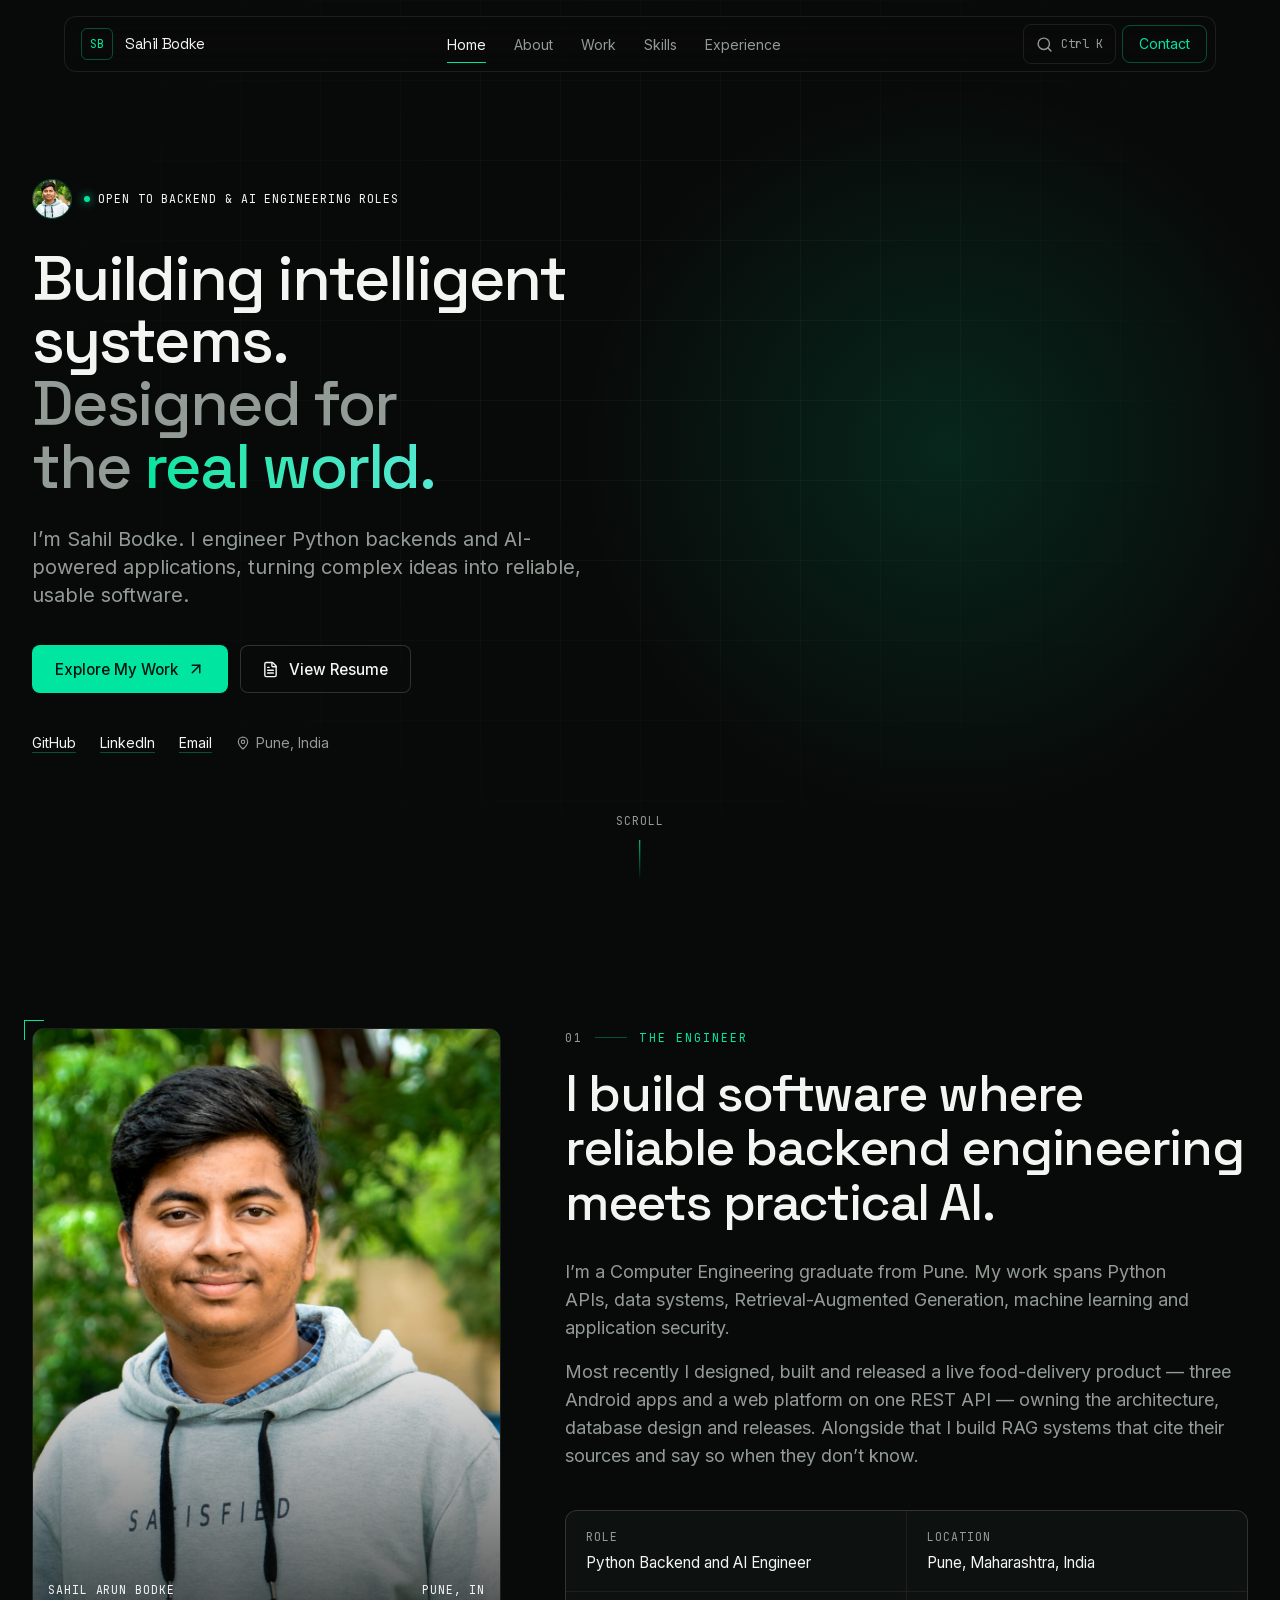
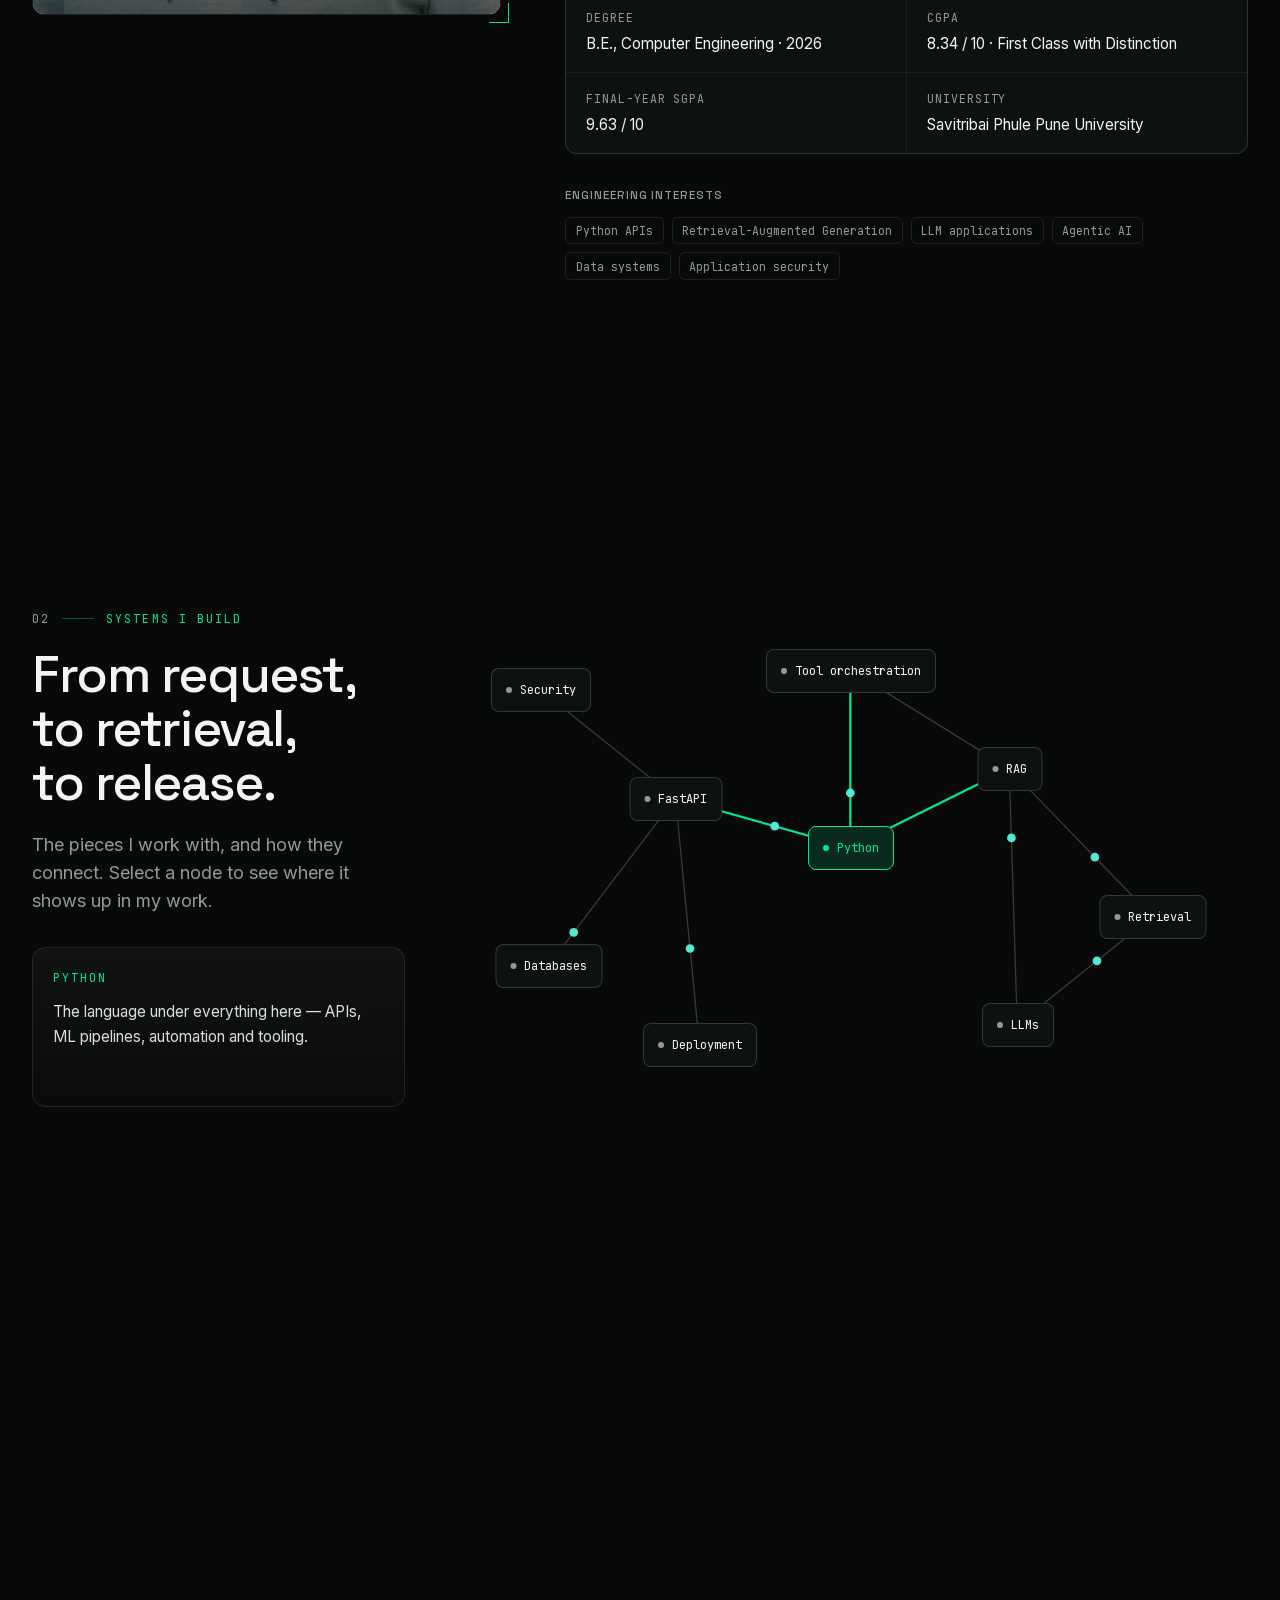
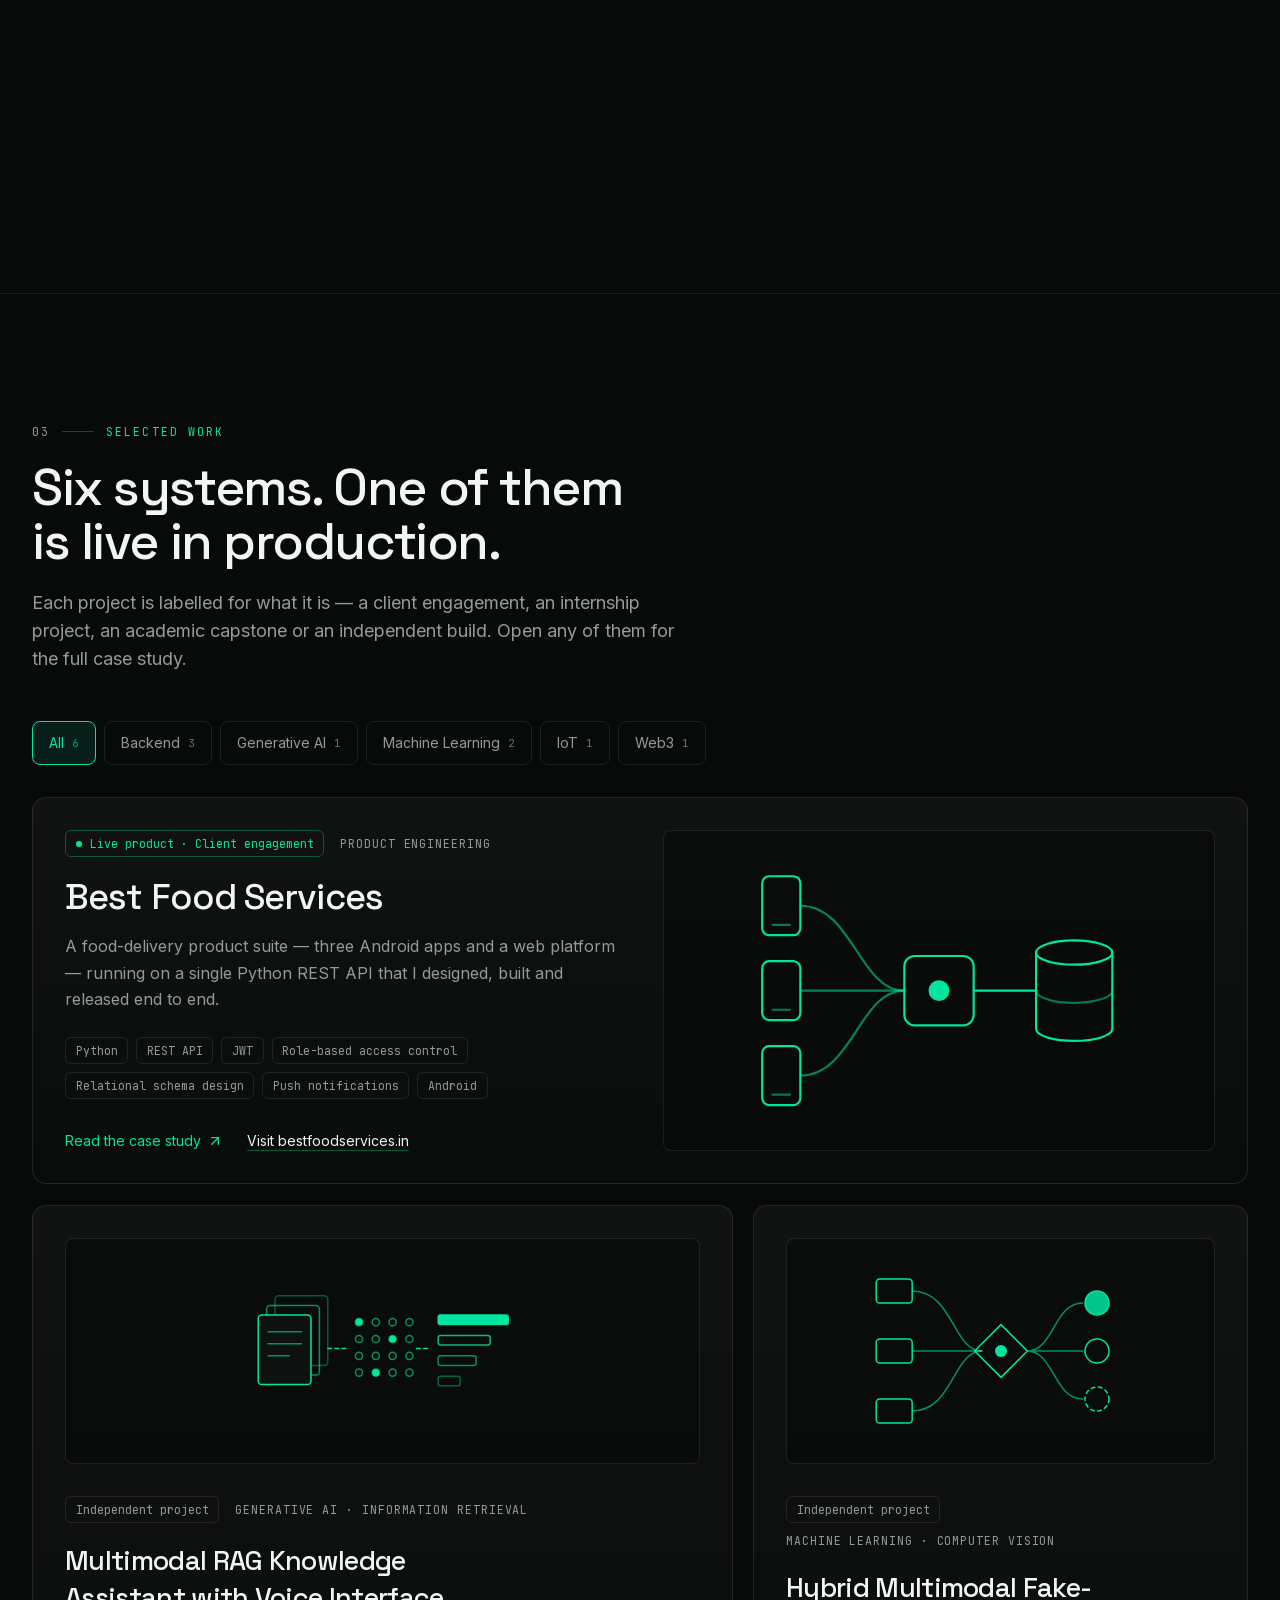
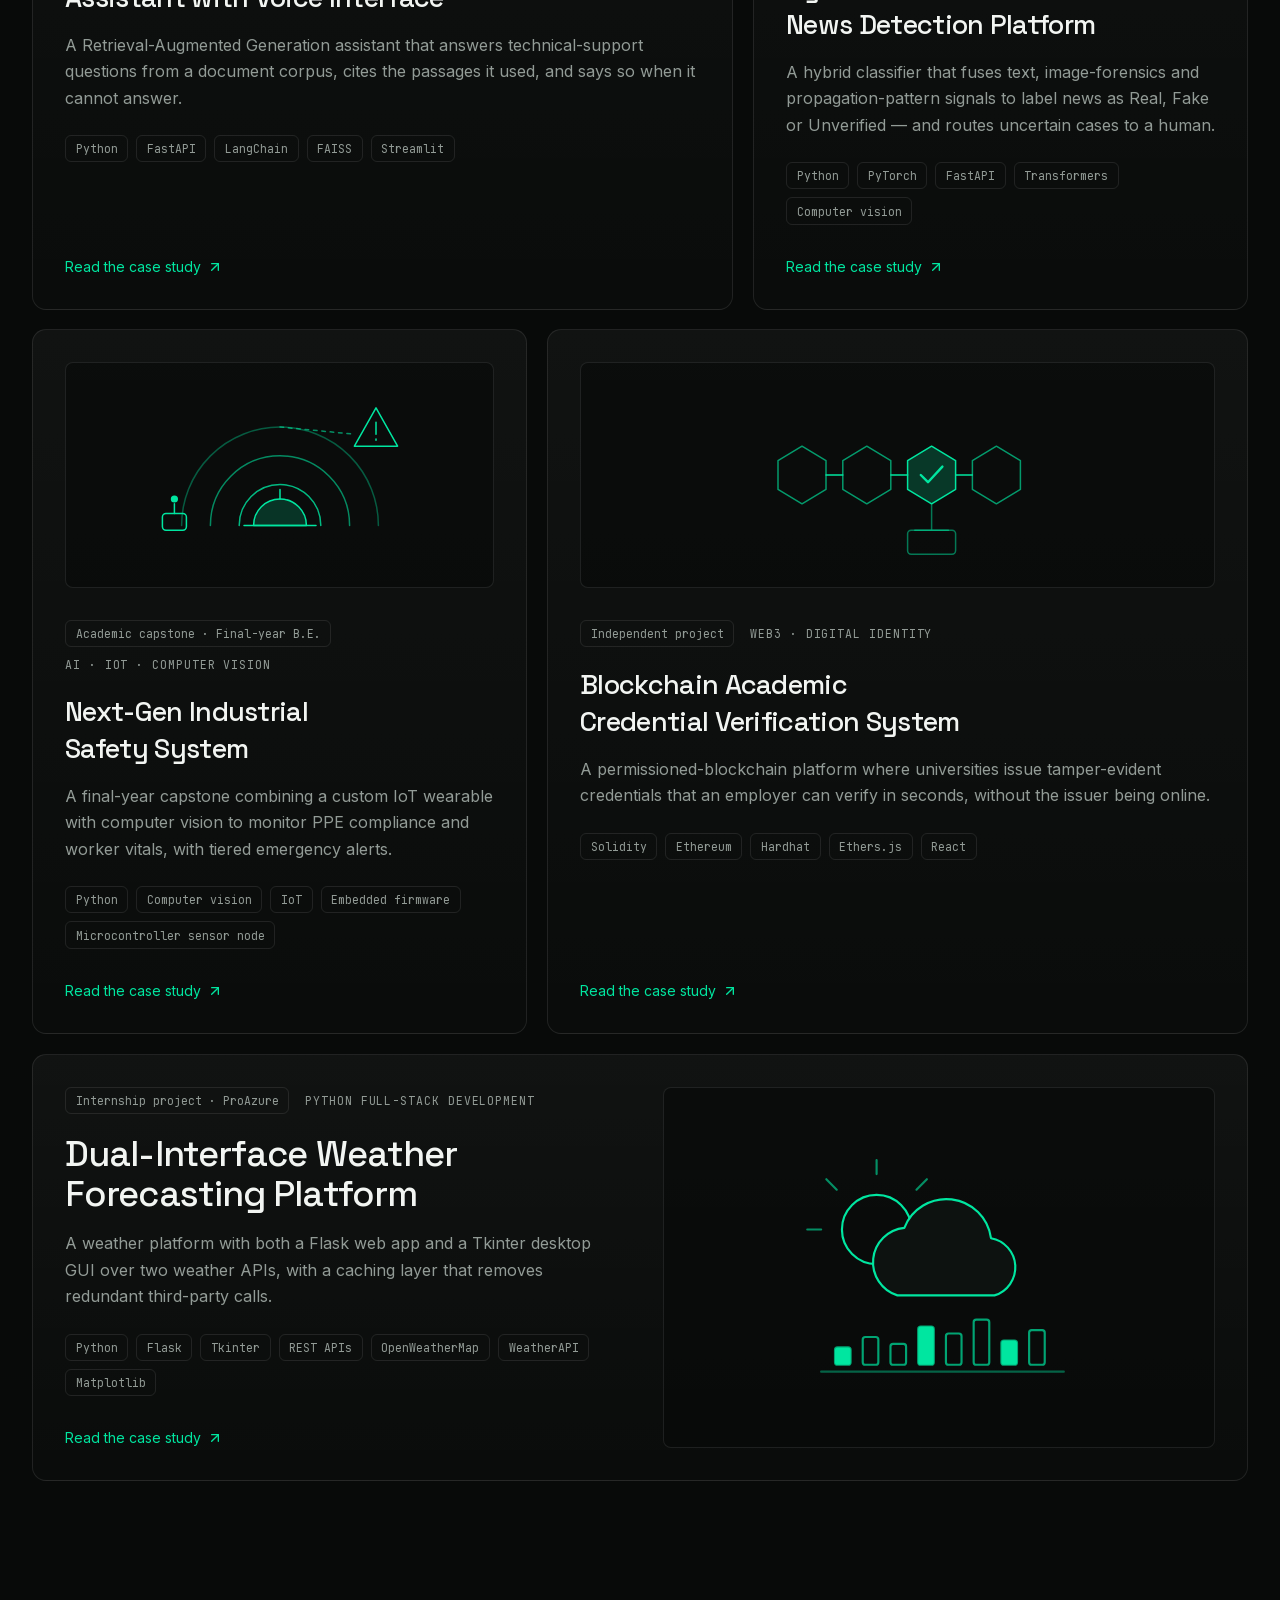
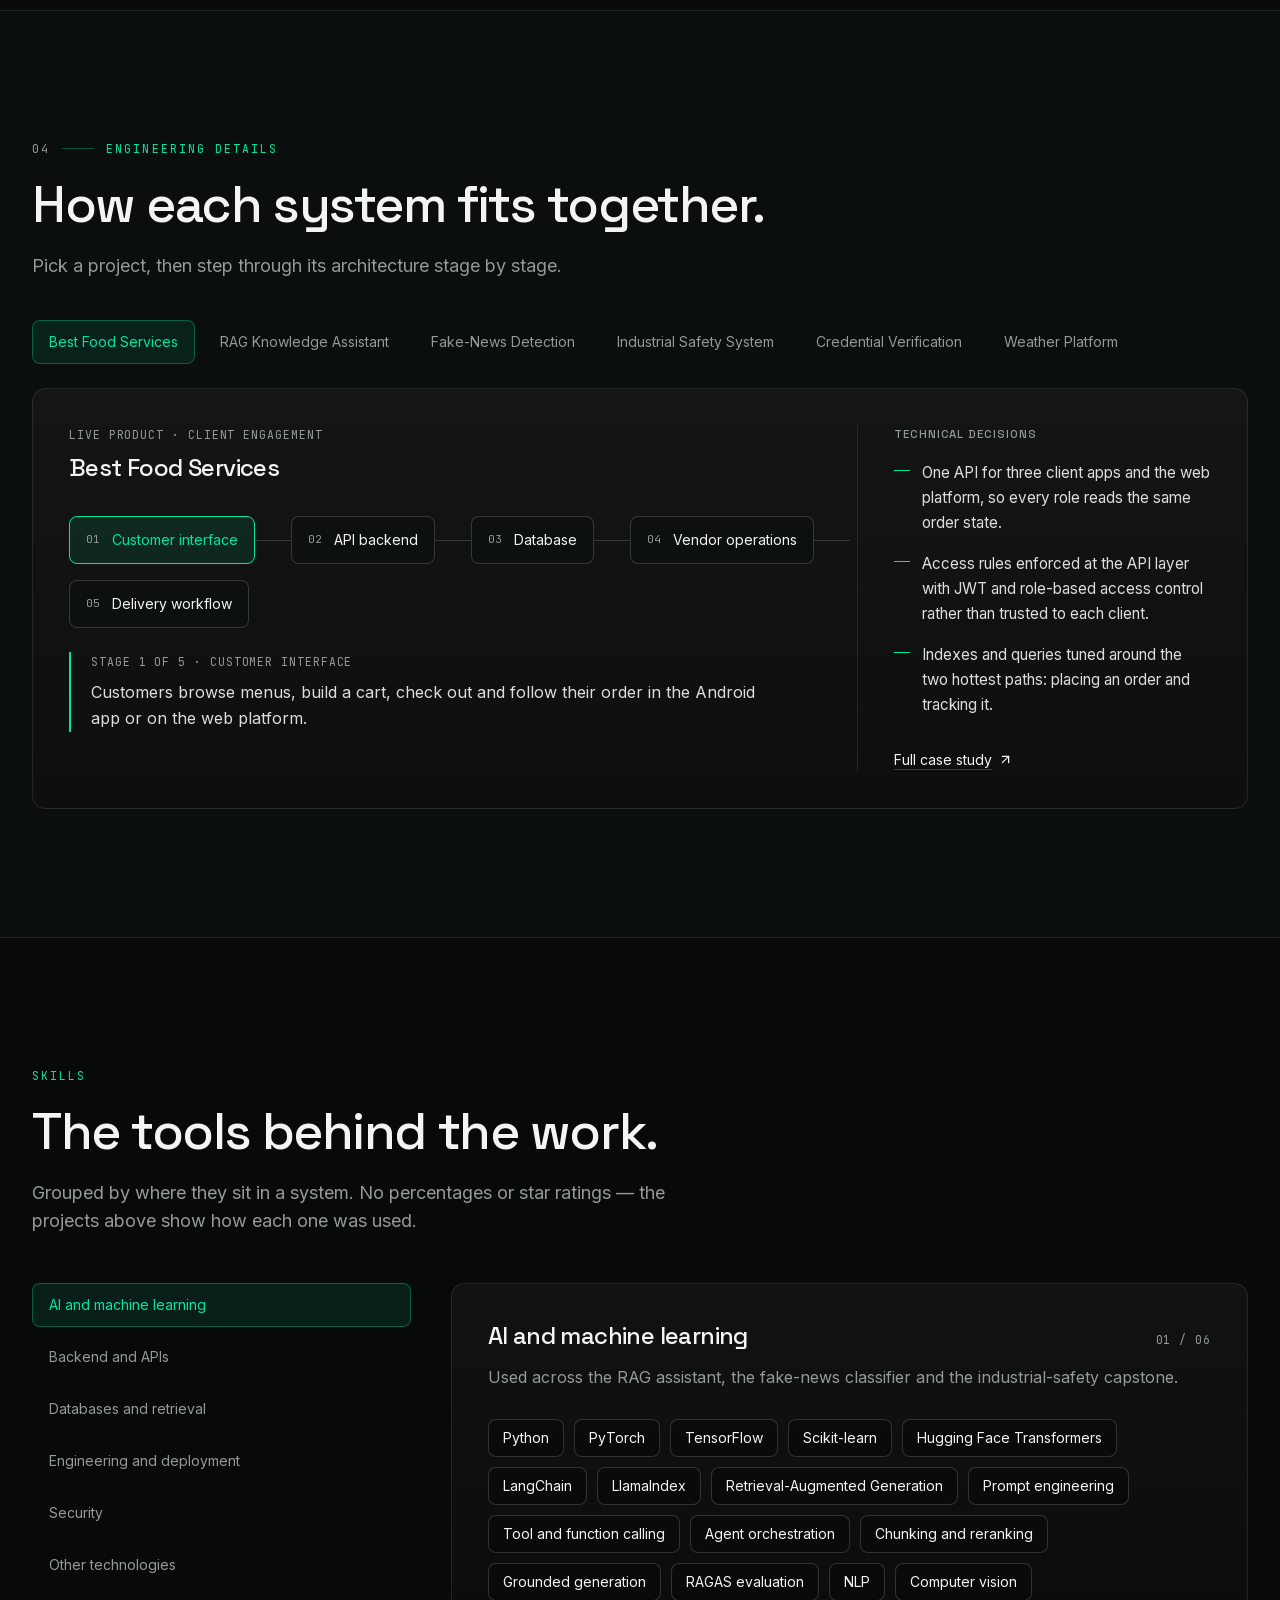
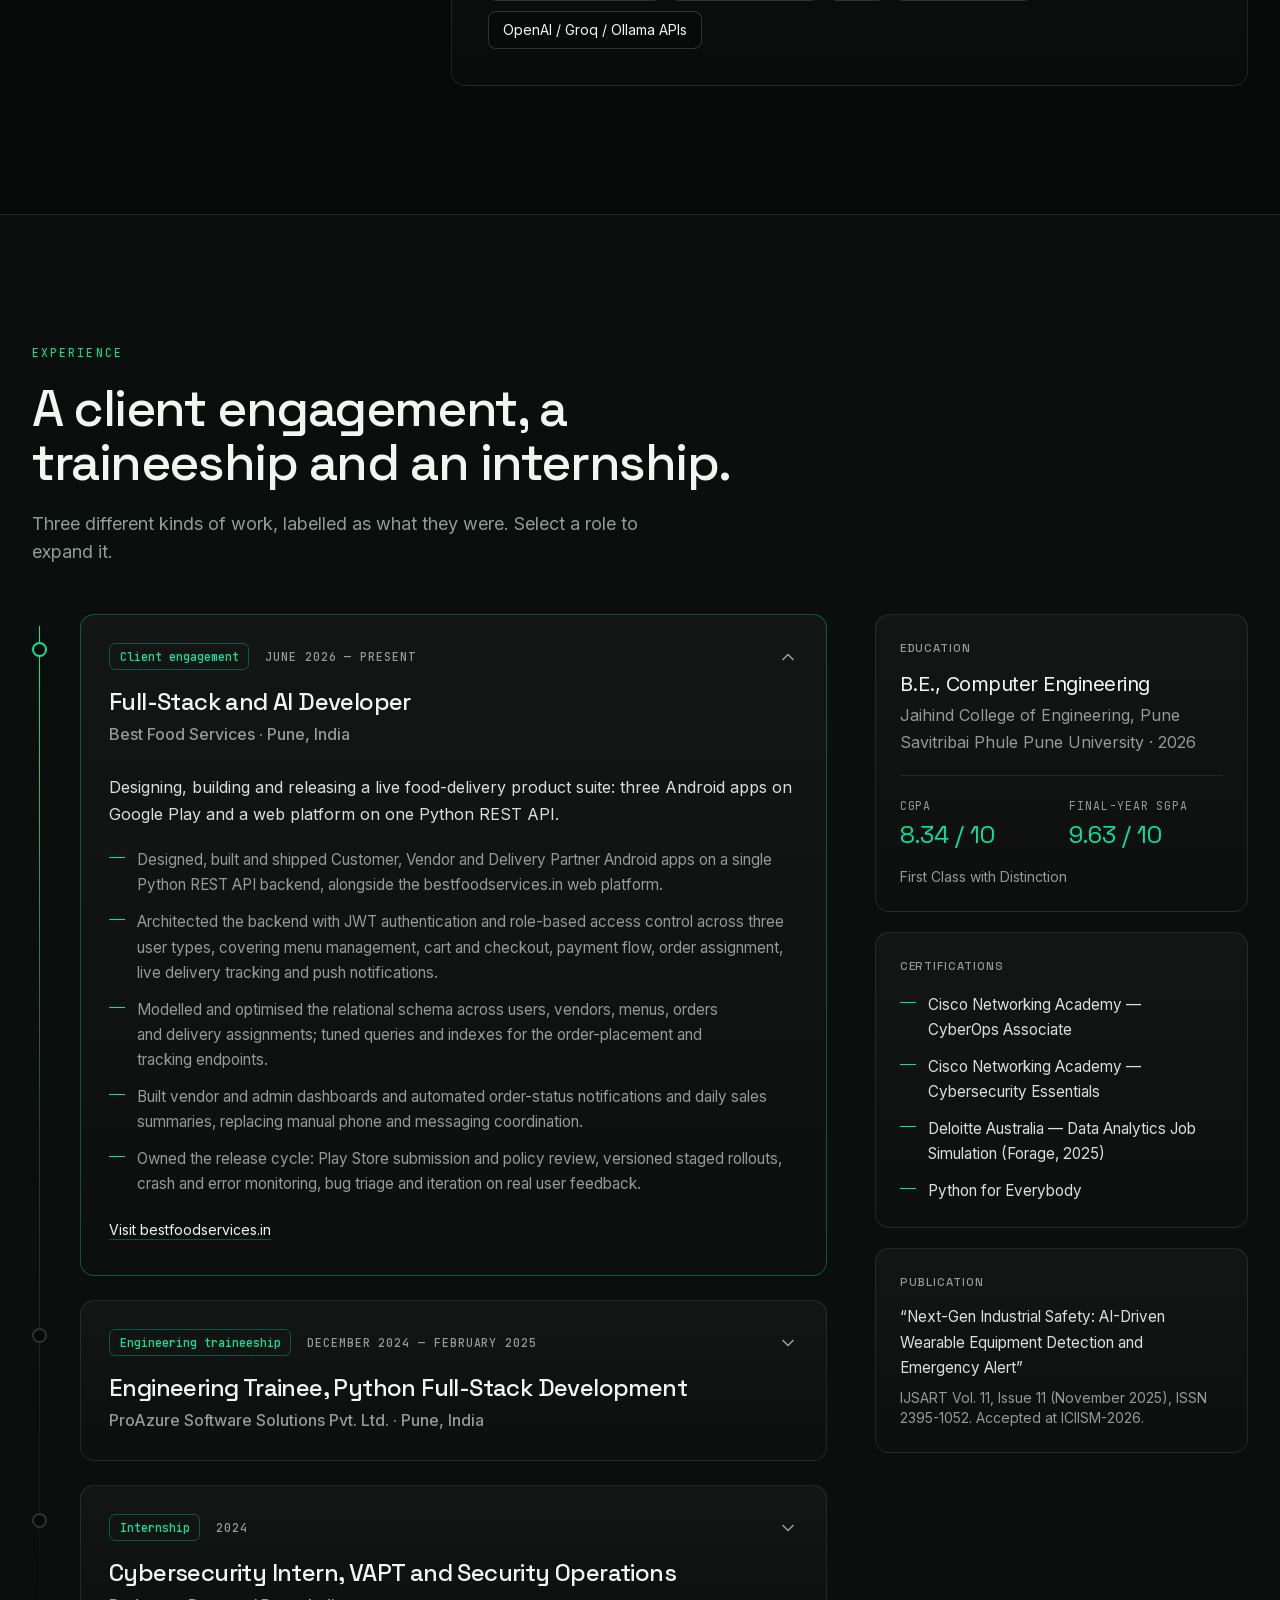
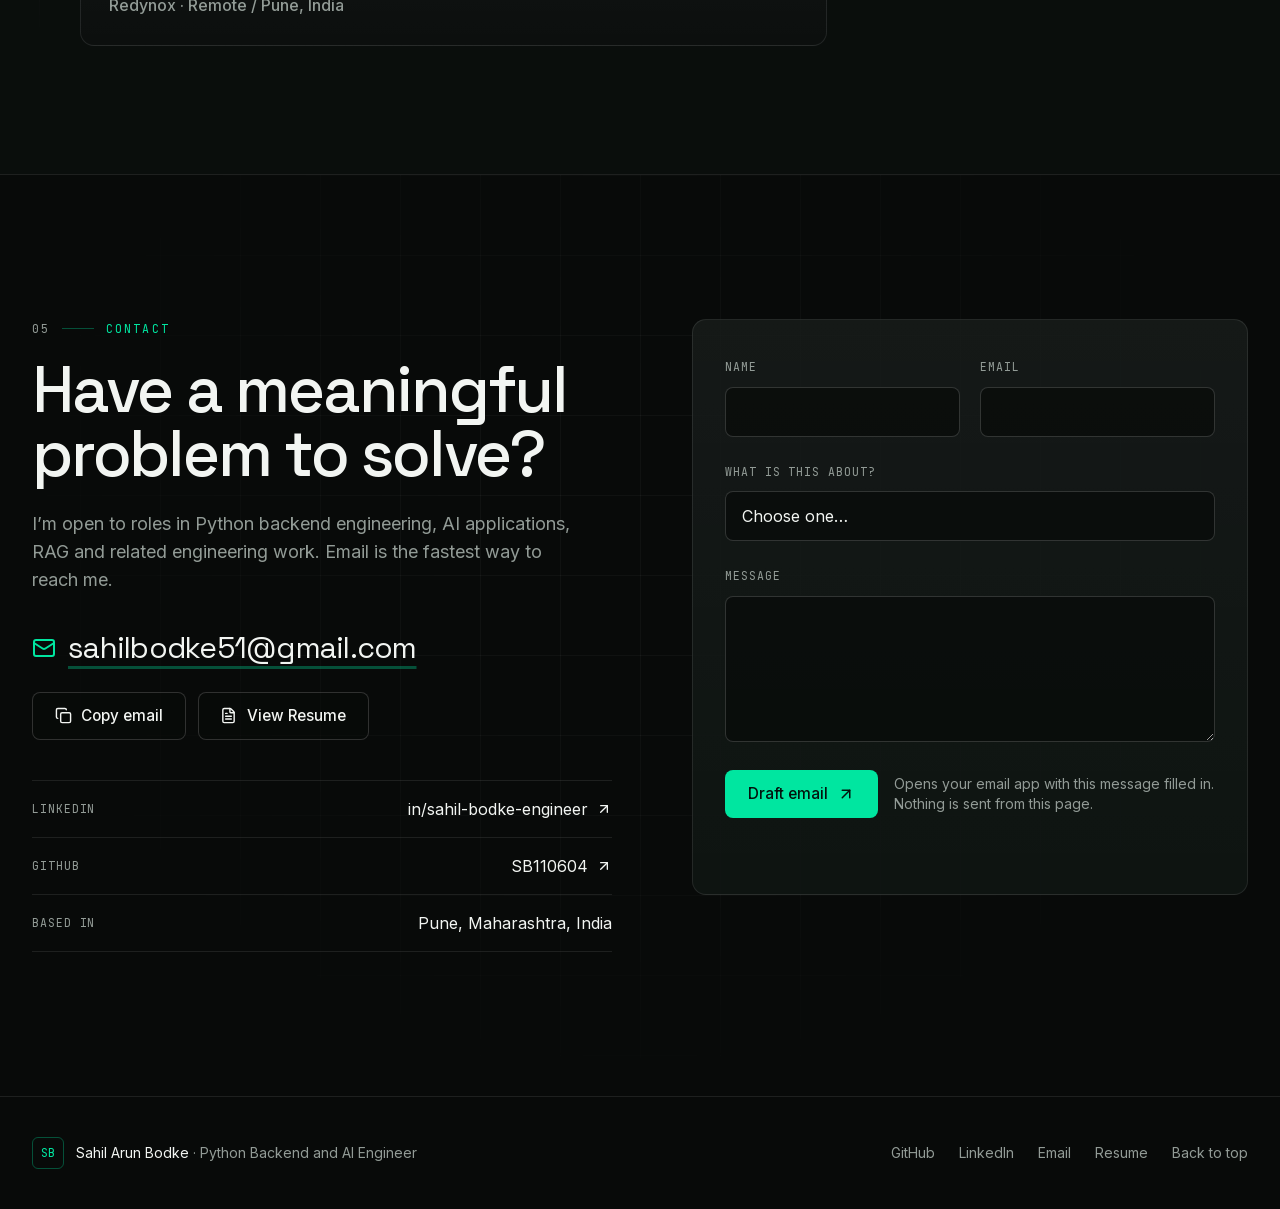
==== index.html @ 1cce6fed "Deploy portfolio 2026-10-13 21.59 Co-Authored-By: Claude Opus 5.5 <noreply@anthropic.com>" ====
<!DOCTYPE html><html lang="en" class="RNs2Mq_variable _0bjUvq_variable -5dQCq_variable"><head><meta charSet="utf-8"/><meta name="viewport" content="width=device-width, initial-scale=1"/><link rel="preload" href="/_next/static/media/051742360c26797e-s.p.1bkzbscqrt8rl.woff2" as="font" crossorigin="" type="font/woff2"/><link rel="preload" href="/_next/static/media/0c89a48fa5027cee-s.p.2cyn07wtgehh0.woff2" as="font" crossorigin="" type="font/woff2"/><link rel="preload" href="/_next/static/media/83afe278b6a6bb3c-s.p.2bn3s6zvc0dyp.woff2" as="font" crossorigin="" type="font/woff2"/><link rel="preload" as="image" href="/_next/static/media/sahil-bodke.3d1oq86t4mrnl.jpg"/><link rel="stylesheet" href="/_next/static/chunks/1mz1c7ae8h3ws.css" data-precedence="next"/><link rel="preload" as="script" fetchPriority="low" href="/_next/static/chunks/1ckvzn7sfprko.js"/><script src="/_next/static/chunks/2r4s4h5xul1n-.js" async=""></script><script src="/_next/static/chunks/0s7mvllxht1mo.js" async=""></script><script src="/_next/static/chunks/1ar3ax_-2xzvy.js" async=""></script><script src="/_next/static/chunks/turbopack-2c3mg3r-05n1w.js" async=""></script><script src="/_next/static/chunks/0umf92h1sb77c.js" async=""></script><script src="/_next/static/chunks/3pklyg4zas38w.js" async=""></script><script src="/_next/static/chunks/2ofw1f67iur4z.js" async=""></script><script src="/_next/static/chunks/1u_ky1sz7hgtn.js" async=""></script><meta name="theme-color" content="#080a09"/><meta name="color-scheme" content="dark"/><title>Sahil Arun Bodke — Python Backend and AI Engineer</title><meta name="description" content="Portfolio of Sahil Arun Bodke, a Python backend and AI engineer in Pune building REST APIs, Retrieval-Augmented Generation systems and LLM applications."/><link rel="author" href="https://www.linkedin.com/in/sahil-bodke-engineer"/><meta name="author" content="Sahil Arun Bodke"/><meta name="keywords" content="Sahil Bodke,Python backend engineer,AI engineer,Generative AI,RAG,FastAPI,LLM applications,Pune"/><meta name="creator" content="Sahil Arun Bodke"/><meta name="robots" content="index, follow"/><link rel="canonical" href="https://sb110604.github.io/"/><meta property="og:title" content="Sahil Arun Bodke — Python Backend and AI Engineer"/><meta property="og:description" content="Portfolio of Sahil Arun Bodke, a Python backend and AI engineer in Pune building REST APIs, Retrieval-Augmented Generation systems and LLM applications."/><meta property="og:url" content="https://sb110604.github.io/"/><meta property="og:site_name" content="Sahil Bodke"/><meta property="og:locale" content="en_IN"/><meta property="og:image" content="https://sb110604.github.io/opengraph-image?929f82852dce82c0"/><meta property="og:image:type" content="image/png"/><meta property="og:image:width" content="1200"/><meta property="og:image:height" content="630"/><meta property="og:image:alt" content="Sahil Arun Bodke — Python Backend and AI Engineer"/><meta property="og:type" content="website"/><meta name="twitter:card" content="summary_large_image"/><meta name="twitter:title" content="Sahil Arun Bodke — Python Backend and AI Engineer"/><meta name="twitter:description" content="Portfolio of Sahil Arun Bodke, a Python backend and AI engineer in Pune building REST APIs, Retrieval-Augmented Generation systems and LLM applications."/><meta name="twitter:image" content="https://sb110604.github.io/opengraph-image?929f82852dce82c0"/><meta name="twitter:image:alt" content="Sahil Arun Bodke — Python Backend and AI Engineer"/><meta name="twitter:image:type" content="image/png"/><meta name="twitter:image:width" content="1200"/><meta name="twitter:image:height" content="630"/><link rel="icon" href="/icon.svg?icon.13ws6exduop89.svg" sizes="any" type="image/svg+xml"/><meta name="next-size-adjust" content=""/><script src="/_next/static/chunks/0cz1d0mv5g_q7.js" noModule=""></script></head><body><div hidden=""><!--$--><!--/$--></div><a href="#main" class="sr-only focus:not-sr-only focus:fixed focus:left-4 focus:top-4 focus:z-[60] focus:rounded-lg focus:bg-accent focus:px-4 focus:py-2 focus:text-bg">Skip to content</a><div aria-hidden="true" class="pointer-events-none inset-x-0 top-0 z-0 h-[100svh] overflow-hidden absolute"></div><div aria-hidden="true" class="pointer-events-none fixed inset-x-0 top-0 z-50 h-px"><div style="transform:scaleX(0)" class="h-full origin-left bg-gradient-to-r from-accent to-accent-2"></div></div><header class="fixed inset-x-0 top-3 z-40 px-3 sm:top-4 sm:px-6"><nav aria-label="Primary" class="mx-auto flex h-14 max-w-6xl items-center justify-between rounded-xl border border-line bg-bg/75 pl-4 pr-2 backdrop-blur-md"><a class="flex items-center gap-3" href="#home"><span class="grid size-8 place-items-center rounded-md border border-line-accent font-mono text-xs text-accent">SB</span><span class="font-display text-[0.95rem] tracking-tight">Sahil Bodke</span></a><ul class="hidden items-center gap-7 md:flex"><li><a aria-current="location" class="relative py-2 text-sm transition-colors hover:text-ink text-ink" href="#home">Home<span aria-hidden="true" class="absolute inset-x-0 -bottom-0.5 h-px origin-left bg-accent transition-transform duration-300 scale-x-100"></span></a></li><li><a class="relative py-2 text-sm transition-colors hover:text-ink text-muted" href="#about">About<span aria-hidden="true" class="absolute inset-x-0 -bottom-0.5 h-px origin-left bg-accent transition-transform duration-300 scale-x-0"></span></a></li><li><a class="relative py-2 text-sm transition-colors hover:text-ink text-muted" href="#work">Work<span aria-hidden="true" class="absolute inset-x-0 -bottom-0.5 h-px origin-left bg-accent transition-transform duration-300 scale-x-0"></span></a></li><li><a class="relative py-2 text-sm transition-colors hover:text-ink text-muted" href="#skills">Skills<span aria-hidden="true" class="absolute inset-x-0 -bottom-0.5 h-px origin-left bg-accent transition-transform duration-300 scale-x-0"></span></a></li><li><a class="relative py-2 text-sm transition-colors hover:text-ink text-muted" href="#experience">Experience<span aria-hidden="true" class="absolute inset-x-0 -bottom-0.5 h-px origin-left bg-accent transition-transform duration-300 scale-x-0"></span></a></li></ul><div class="flex items-center gap-1.5"><button type="button" aria-label="Open command palette" aria-keyshortcuts="Control+K Meta+K" class="flex h-10 items-center gap-2 rounded-lg px-2.5 text-muted transition-colors hover:text-ink lg:border lg:border-line lg:px-3"><svg xmlns="http://www.w3.org/2000/svg" width="17" height="17" viewBox="0 0 24 24" fill="none" stroke="currentColor" stroke-width="2" stroke-linecap="round" stroke-linejoin="round" class="lucide lucide-search" aria-hidden="true"><path d="m21 21-4.34-4.34"></path><circle cx="11" cy="11" r="8"></circle></svg><span class="hidden font-mono text-xs lg:block">Ctrl K</span></button><a class="rounded-lg border border-line-accent px-4 py-2 text-sm text-accent transition-colors hover:bg-accent hover:text-bg" href="#contact">Contact</a><button type="button" class="grid size-10 place-items-center rounded-lg text-ink md:hidden" aria-expanded="false" aria-controls="mobile-menu" aria-label="Open menu"><svg xmlns="http://www.w3.org/2000/svg" width="20" height="20" viewBox="0 0 24 24" fill="none" stroke="currentColor" stroke-width="2" stroke-linecap="round" stroke-linejoin="round" class="lucide lucide-menu" aria-hidden="true"><path d="M4 5h16"></path><path d="M4 12h16"></path><path d="M4 19h16"></path></svg></button></div></nav><div id="mobile-menu" hidden="" class="mx-auto mt-2 max-w-6xl rounded-xl border border-line bg-bg/95 p-2 backdrop-blur-md md:hidden"><ul><li><a aria-current="location" class="flex min-h-12 items-center justify-between rounded-lg px-4 text-base text-accent" href="#home">Home<span aria-hidden="true" class="font-mono text-xs text-muted">/<!-- -->home</span></a></li><li><a class="flex min-h-12 items-center justify-between rounded-lg px-4 text-base text-ink" href="#about">About<span aria-hidden="true" class="font-mono text-xs text-muted">/<!-- -->about</span></a></li><li><a class="flex min-h-12 items-center justify-between rounded-lg px-4 text-base text-ink" href="#work">Work<span aria-hidden="true" class="font-mono text-xs text-muted">/<!-- -->work</span></a></li><li><a class="flex min-h-12 items-center justify-between rounded-lg px-4 text-base text-ink" href="#skills">Skills<span aria-hidden="true" class="font-mono text-xs text-muted">/<!-- -->skills</span></a></li><li><a class="flex min-h-12 items-center justify-between rounded-lg px-4 text-base text-ink" href="#experience">Experience<span aria-hidden="true" class="font-mono text-xs text-muted">/<!-- -->experience</span></a></li></ul></div><dialog aria-label="Command palette" class="m-auto mt-[12vh] w-[min(40rem,calc(100vw-1.5rem))] rounded-xl border border-line-strong bg-bg-2 p-0 text-ink shadow-[0_30px_80px_rgb(0_0_0/0.6)] backdrop:bg-black/60 backdrop:backdrop-blur-sm"><div class="flex items-center gap-3 border-b border-line px-4"><svg xmlns="http://www.w3.org/2000/svg" width="18" height="18" viewBox="0 0 24 24" fill="none" stroke="currentColor" stroke-width="2" stroke-linecap="round" stroke-linejoin="round" class="lucide lucide-search shrink-0 text-muted" aria-hidden="true"><path d="m21 21-4.34-4.34"></path><circle cx="11" cy="11" r="8"></circle></svg><input type="text" role="combobox" aria-expanded="true" aria-controls="cmd-list" aria-activedescendant="cmd-go-home" aria-label="Search sections, projects and actions" placeholder="Search sections, projects, actions…" autoComplete="off" spellCheck="false" class="h-14 w-full bg-transparent text-base outline-none placeholder:text-muted/70 focus-visible:outline-none" value=""/><kbd class="meta hidden rounded border border-line px-1.5 py-0.5 sm:block">Esc</kbd></div><ul id="cmd-list" role="listbox" aria-label="Results" class="max-h-[min(24rem,55vh)] overflow-y-auto p-2"><li role="presentation"><p class="meta px-3 pb-1 pt-3">Go to</p><div id="cmd-go-home" role="option" aria-selected="true" class="flex min-h-11 cursor-pointer items-center justify-between gap-4 rounded-lg px-3 text-[0.95rem] bg-accent/12 text-accent"><span class="flex min-w-0 items-center gap-2"><span class="truncate">Home</span></span><span class="flex shrink-0 items-center gap-3"><svg xmlns="http://www.w3.org/2000/svg" width="14" height="14" viewBox="0 0 24 24" fill="none" stroke="currentColor" stroke-width="2" stroke-linecap="round" stroke-linejoin="round" class="lucide lucide-corner-down-left" aria-hidden="true"><path d="M20 4v7a4 4 0 0 1-4 4H4"></path><path d="m9 10-5 5 5 5"></path></svg></span></div></li><li role="presentation"><div id="cmd-go-about" role="option" aria-selected="false" class="flex min-h-11 cursor-pointer items-center justify-between gap-4 rounded-lg px-3 text-[0.95rem] text-ink"><span class="flex min-w-0 items-center gap-2"><span class="truncate">About</span></span><span class="flex shrink-0 items-center gap-3"></span></div></li><li role="presentation"><div id="cmd-go-systems" role="option" aria-selected="false" class="flex min-h-11 cursor-pointer items-center justify-between gap-4 rounded-lg px-3 text-[0.95rem] text-ink"><span class="flex min-w-0 items-center gap-2"><span class="truncate">Systems I build</span></span><span class="flex shrink-0 items-center gap-3"></span></div></li><li role="presentation"><div id="cmd-go-work" role="option" aria-selected="false" class="flex min-h-11 cursor-pointer items-center justify-between gap-4 rounded-lg px-3 text-[0.95rem] text-ink"><span class="flex min-w-0 items-center gap-2"><span class="truncate">Selected work</span></span><span class="flex shrink-0 items-center gap-3"></span></div></li><li role="presentation"><div id="cmd-go-details" role="option" aria-selected="false" class="flex min-h-11 cursor-pointer items-center justify-between gap-4 rounded-lg px-3 text-[0.95rem] text-ink"><span class="flex min-w-0 items-center gap-2"><span class="truncate">Engineering details</span></span><span class="flex shrink-0 items-center gap-3"></span></div></li><li role="presentation"><div id="cmd-go-skills" role="option" aria-selected="false" class="flex min-h-11 cursor-pointer items-center justify-between gap-4 rounded-lg px-3 text-[0.95rem] text-ink"><span class="flex min-w-0 items-center gap-2"><span class="truncate">Skills</span></span><span class="flex shrink-0 items-center gap-3"></span></div></li><li role="presentation"><div id="cmd-go-experience" role="option" aria-selected="false" class="flex min-h-11 cursor-pointer items-center justify-between gap-4 rounded-lg px-3 text-[0.95rem] text-ink"><span class="flex min-w-0 items-center gap-2"><span class="truncate">Experience</span></span><span class="flex shrink-0 items-center gap-3"></span></div></li><li role="presentation"><div id="cmd-go-contact" role="option" aria-selected="false" class="flex min-h-11 cursor-pointer items-center justify-between gap-4 rounded-lg px-3 text-[0.95rem] text-ink"><span class="flex min-w-0 items-center gap-2"><span class="truncate">Contact</span></span><span class="flex shrink-0 items-center gap-3"></span></div></li><li role="presentation"><p class="meta px-3 pb-1 pt-3">Projects</p><div id="cmd-project-best-food-services" role="option" aria-selected="false" class="flex min-h-11 cursor-pointer items-center justify-between gap-4 rounded-lg px-3 text-[0.95rem] text-ink"><span class="flex min-w-0 items-center gap-2"><span class="truncate">Best Food Services</span></span><span class="flex shrink-0 items-center gap-3"><span class="hidden max-w-56 truncate font-mono text-xs text-muted sm:block">Live product · Client engagement</span></span></div></li><li role="presentation"><div id="cmd-project-multimodal-rag-assistant" role="option" aria-selected="false" class="flex min-h-11 cursor-pointer items-center justify-between gap-4 rounded-lg px-3 text-[0.95rem] text-ink"><span class="flex min-w-0 items-center gap-2"><span class="truncate">RAG Knowledge Assistant</span></span><span class="flex shrink-0 items-center gap-3"><span class="hidden max-w-56 truncate font-mono text-xs text-muted sm:block">Independent project</span></span></div></li><li role="presentation"><div id="cmd-project-fake-news-detection" role="option" aria-selected="false" class="flex min-h-11 cursor-pointer items-center justify-between gap-4 rounded-lg px-3 text-[0.95rem] text-ink"><span class="flex min-w-0 items-center gap-2"><span class="truncate">Fake-News Detection</span></span><span class="flex shrink-0 items-center gap-3"><span class="hidden max-w-56 truncate font-mono text-xs text-muted sm:block">Independent project</span></span></div></li><li role="presentation"><div id="cmd-project-industrial-safety-system" role="option" aria-selected="false" class="flex min-h-11 cursor-pointer items-center justify-between gap-4 rounded-lg px-3 text-[0.95rem] text-ink"><span class="flex min-w-0 items-center gap-2"><span class="truncate">Industrial Safety System</span></span><span class="flex shrink-0 items-center gap-3"><span class="hidden max-w-56 truncate font-mono text-xs text-muted sm:block">Academic capstone · Final-year B.E.</span></span></div></li><li role="presentation"><div id="cmd-project-credential-verification" role="option" aria-selected="false" class="flex min-h-11 cursor-pointer items-center justify-between gap-4 rounded-lg px-3 text-[0.95rem] text-ink"><span class="flex min-w-0 items-center gap-2"><span class="truncate">Credential Verification</span></span><span class="flex shrink-0 items-center gap-3"><span class="hidden max-w-56 truncate font-mono text-xs text-muted sm:block">Independent project</span></span></div></li><li role="presentation"><div id="cmd-project-weather-forecasting-platform" role="option" aria-selected="false" class="flex min-h-11 cursor-pointer items-center justify-between gap-4 rounded-lg px-3 text-[0.95rem] text-ink"><span class="flex min-w-0 items-center gap-2"><span class="truncate">Weather Platform</span></span><span class="flex shrink-0 items-center gap-3"><span class="hidden max-w-56 truncate font-mono text-xs text-muted sm:block">Internship project · ProAzure</span></span></div></li><li role="presentation"><p class="meta px-3 pb-1 pt-3">Actions</p><div id="cmd-copy-email" role="option" aria-selected="false" class="flex min-h-11 cursor-pointer items-center justify-between gap-4 rounded-lg px-3 text-[0.95rem] text-ink"><span class="flex min-w-0 items-center gap-2"><span class="truncate">Copy email address</span></span><span class="flex shrink-0 items-center gap-3"><span class="hidden max-w-56 truncate font-mono text-xs text-muted sm:block">sahilbodke51@gmail.com</span></span></div></li><li role="presentation"><div id="cmd-resume" role="option" aria-selected="false" class="flex min-h-11 cursor-pointer items-center justify-between gap-4 rounded-lg px-3 text-[0.95rem] text-ink"><span class="flex min-w-0 items-center gap-2"><span class="truncate">View resume</span><svg xmlns="http://www.w3.org/2000/svg" width="14" height="14" viewBox="0 0 24 24" fill="none" stroke="currentColor" stroke-width="2" stroke-linecap="round" stroke-linejoin="round" class="lucide lucide-arrow-up-right shrink-0 opacity-70" aria-hidden="true"><path d="M7 7h10v10"></path><path d="M7 17 17 7"></path></svg></span><span class="flex shrink-0 items-center gap-3"></span></div></li><li role="presentation"><div id="cmd-github" role="option" aria-selected="false" class="flex min-h-11 cursor-pointer items-center justify-between gap-4 rounded-lg px-3 text-[0.95rem] text-ink"><span class="flex min-w-0 items-center gap-2"><span class="truncate">Open GitHub</span><svg xmlns="http://www.w3.org/2000/svg" width="14" height="14" viewBox="0 0 24 24" fill="none" stroke="currentColor" stroke-width="2" stroke-linecap="round" stroke-linejoin="round" class="lucide lucide-arrow-up-right shrink-0 opacity-70" aria-hidden="true"><path d="M7 7h10v10"></path><path d="M7 17 17 7"></path></svg></span><span class="flex shrink-0 items-center gap-3"><span class="hidden max-w-56 truncate font-mono text-xs text-muted sm:block">SB110604</span></span></div></li><li role="presentation"><div id="cmd-linkedin" role="option" aria-selected="false" class="flex min-h-11 cursor-pointer items-center justify-between gap-4 rounded-lg px-3 text-[0.95rem] text-ink"><span class="flex min-w-0 items-center gap-2"><span class="truncate">Open LinkedIn</span><svg xmlns="http://www.w3.org/2000/svg" width="14" height="14" viewBox="0 0 24 24" fill="none" stroke="currentColor" stroke-width="2" stroke-linecap="round" stroke-linejoin="round" class="lucide lucide-arrow-up-right shrink-0 opacity-70" aria-hidden="true"><path d="M7 7h10v10"></path><path d="M7 17 17 7"></path></svg></span><span class="flex shrink-0 items-center gap-3"></span></div></li><li role="presentation"><div id="cmd-live" role="option" aria-selected="false" class="flex min-h-11 cursor-pointer items-center justify-between gap-4 rounded-lg px-3 text-[0.95rem] text-ink"><span class="flex min-w-0 items-center gap-2"><span class="truncate">Visit bestfoodservices.in</span><svg xmlns="http://www.w3.org/2000/svg" width="14" height="14" viewBox="0 0 24 24" fill="none" stroke="currentColor" stroke-width="2" stroke-linecap="round" stroke-linejoin="round" class="lucide lucide-arrow-up-right shrink-0 opacity-70" aria-hidden="true"><path d="M7 7h10v10"></path><path d="M7 17 17 7"></path></svg></span><span class="flex shrink-0 items-center gap-3"></span></div></li></ul><div class="flex items-center justify-between gap-4 border-t border-line px-4 py-2.5 text-xs text-muted"><p role="status" aria-live="polite">19 results</p><p class="hidden font-mono sm:block">↑↓ move · Enter select · Esc close</p></div></dialog></header><nav aria-label="Page chapters" class="fixed right-6 top-1/2 z-30 hidden -translate-y-1/2 min-[1440px]:block"><ol class="flex flex-col items-end gap-1"><li><a href="#home" aria-current="location" class="group flex h-7 items-center justify-end gap-3"><span class="font-mono text-[0.65rem] uppercase tracking-[0.14em] transition-opacity duration-300 text-accent opacity-100">00<!-- --> <!-- -->Intro</span><span aria-hidden="true" class="h-px transition-all duration-300 w-8 bg-accent"></span></a></li><li><a href="#about" class="group flex h-7 items-center justify-end gap-3"><span class="font-mono text-[0.65rem] uppercase tracking-[0.14em] transition-opacity duration-300 text-muted opacity-0 group-hover:opacity-100 group-focus-visible:opacity-100">01<!-- --> <!-- -->The engineer</span><span aria-hidden="true" class="h-px transition-all duration-300 w-4 bg-line-strong group-hover:w-6 group-hover:bg-muted"></span></a></li><li><a href="#systems" class="group flex h-7 items-center justify-end gap-3"><span class="font-mono text-[0.65rem] uppercase tracking-[0.14em] transition-opacity duration-300 text-muted opacity-0 group-hover:opacity-100 group-focus-visible:opacity-100">02<!-- --> <!-- -->Systems</span><span aria-hidden="true" class="h-px transition-all duration-300 w-4 bg-line-strong group-hover:w-6 group-hover:bg-muted"></span></a></li><li><a href="#work" class="group flex h-7 items-center justify-end gap-3"><span class="font-mono text-[0.65rem] uppercase tracking-[0.14em] transition-opacity duration-300 text-muted opacity-0 group-hover:opacity-100 group-focus-visible:opacity-100">03<!-- --> <!-- -->Work</span><span aria-hidden="true" class="h-px transition-all duration-300 w-4 bg-line-strong group-hover:w-6 group-hover:bg-muted"></span></a></li><li><a href="#details" class="group flex h-7 items-center justify-end gap-3"><span class="font-mono text-[0.65rem] uppercase tracking-[0.14em] transition-opacity duration-300 text-muted opacity-0 group-hover:opacity-100 group-focus-visible:opacity-100">04<!-- --> <!-- -->Details</span><span aria-hidden="true" class="h-px transition-all duration-300 w-4 bg-line-strong group-hover:w-6 group-hover:bg-muted"></span></a></li><li><a href="#skills" class="group flex h-7 items-center justify-end gap-3"><span class="font-mono text-[0.65rem] uppercase tracking-[0.14em] transition-opacity duration-300 text-muted opacity-0 group-hover:opacity-100 group-focus-visible:opacity-100">05<!-- --> <!-- -->Skills</span><span aria-hidden="true" class="h-px transition-all duration-300 w-4 bg-line-strong group-hover:w-6 group-hover:bg-muted"></span></a></li><li><a href="#experience" class="group flex h-7 items-center justify-end gap-3"><span class="font-mono text-[0.65rem] uppercase tracking-[0.14em] transition-opacity duration-300 text-muted opacity-0 group-hover:opacity-100 group-focus-visible:opacity-100">06<!-- --> <!-- -->Experience</span><span aria-hidden="true" class="h-px transition-all duration-300 w-4 bg-line-strong group-hover:w-6 group-hover:bg-muted"></span></a></li><li><a href="#contact" class="group flex h-7 items-center justify-end gap-3"><span class="font-mono text-[0.65rem] uppercase tracking-[0.14em] transition-opacity duration-300 text-muted opacity-0 group-hover:opacity-100 group-focus-visible:opacity-100">07<!-- --> <!-- -->Contact</span><span aria-hidden="true" class="h-px transition-all duration-300 w-4 bg-line-strong group-hover:w-6 group-hover:bg-muted"></span></a></li></ol></nav><main id="main" class="relative z-10"><section id="home" class="relative flex min-h-[100svh] items-end lg:items-center"><div aria-hidden="true" class="pointer-events-none absolute inset-0 -z-10 overflow-hidden"><div class="grid-lines absolute inset-0"></div><div class="absolute left-1/2 top-[24svh] size-[34rem] -translate-x-1/2 -translate-y-1/2 rounded-full bg-[radial-gradient(circle,rgb(0_230_160/0.13),transparent_62%)] lg:left-[74%] lg:top-1/2 lg:size-[52rem]"></div></div><div class="shell pb-20 pt-[42svh] lg:pb-20 lg:pt-28"><div class="lg:max-w-[54%]"><div data-hero="true" style="--i:0" class="flex items-center gap-3"><img alt="" width="40" height="40" decoding="async" data-nimg="1" class="size-10 rounded-full border border-line-accent object-cover object-[50%_18%]" style="color:transparent" src="/_next/static/media/sahil-bodke.3d1oq86t4mrnl.jpg"/><p class="meta flex items-center gap-2 !text-ink"><span aria-hidden="true" class="size-1.5 rounded-full bg-accent shadow-[0_0_10px_var(--color-accent)]"></span>Open to backend &amp; AI engineering roles</p></div><h1 class="display-1 mt-7"><span data-hero="true" style="--i:1" class="block">Building intelligent systems.</span><span data-hero="true" style="--i:2" class="block text-muted">Designed for the <span class="bg-gradient-to-r from-accent to-accent-2 bg-clip-text text-transparent">real world.</span></span></h1><p data-hero="true" style="--i:3" class="mt-7 max-w-xl text-lg text-muted sm:text-xl">I’m Sahil Bodke. I engineer Python backends and AI-powered applications, turning complex ideas into reliable, usable software.</p><div data-hero="true" style="--i:4" class="mt-9 flex flex-wrap gap-3"><a href="#work" class="btn btn-primary">Explore My Work <svg xmlns="http://www.w3.org/2000/svg" width="18" height="18" viewBox="0 0 24 24" fill="none" stroke="currentColor" stroke-width="2" stroke-linecap="round" stroke-linejoin="round" class="lucide lucide-arrow-up-right" aria-hidden="true"><path d="M7 7h10v10"></path><path d="M7 17 17 7"></path></svg></a><a href="/documents/Sahil_Bodke_Resume.pdf" target="_blank" rel="noopener noreferrer" class="btn btn-ghost"><svg xmlns="http://www.w3.org/2000/svg" width="17" height="17" viewBox="0 0 24 24" fill="none" stroke="currentColor" stroke-width="2" stroke-linecap="round" stroke-linejoin="round" class="lucide lucide-file-text" aria-hidden="true"><path d="M6 22a2 2 0 0 1-2-2V4a2 2 0 0 1 2-2h8a2.4 2.4 0 0 1 1.704.706l3.588 3.588A2.4 2.4 0 0 1 20 8v12a2 2 0 0 1-2 2z"></path><path d="M14 2v5a1 1 0 0 0 1 1h5"></path><path d="M10 9H8"></path><path d="M16 13H8"></path><path d="M16 17H8"></path></svg> View Resume</a></div><ul data-hero="true" style="--i:5" class="mt-10 flex flex-wrap items-center gap-x-6 gap-y-2 text-sm text-muted"><li><a href="https://github.com/SB110604" target="_blank" rel="noopener noreferrer" class="text-link">GitHub</a></li><li><a href="https://www.linkedin.com/in/sahil-bodke-engineer" target="_blank" rel="noopener noreferrer" class="text-link">LinkedIn</a></li><li><a href="mailto:sahilbodke51@gmail.com" class="text-link">Email</a></li><li class="flex items-center gap-1.5"><svg xmlns="http://www.w3.org/2000/svg" width="14" height="14" viewBox="0 0 24 24" fill="none" stroke="currentColor" stroke-width="2" stroke-linecap="round" stroke-linejoin="round" class="lucide lucide-map-pin" aria-hidden="true"><path d="M20 10c0 4.993-5.539 10.193-7.399 11.799a1 1 0 0 1-1.202 0C9.539 20.193 4 14.993 4 10a8 8 0 0 1 16 0"></path><circle cx="12" cy="10" r="3"></circle></svg> Pune, India</li></ul></div></div><a href="#about" class="scroll-cue meta absolute bottom-5 left-1/2 hidden -translate-x-1/2 sm:block">Scroll</a></section><section id="about" class="relative py-24 sm:py-32"><div class="shell grid gap-12 lg:grid-cols-12 lg:gap-16"><figure data-reveal="true" class="lg:col-span-5"><div class="relative mx-auto max-w-sm lg:max-w-none"><div class="relative aspect-[4/5] overflow-hidden rounded-xl border border-line"><img alt="Portrait of Sahil Bodke" loading="lazy" width="1214" height="1280" decoding="async" data-nimg="1" class="h-full w-full object-cover object-[50%_20%]" style="color:transparent;background-size:cover;background-position:50% 50%;background-repeat:no-repeat;background-image:url(&quot;data:image/svg+xml;charset=utf-8,%3Csvg xmlns=&#x27;http://www.w3.org/2000/svg&#x27; viewBox=&#x27;0 0 320 320&#x27;%3E%3Cfilter id=&#x27;b&#x27; color-interpolation-filters=&#x27;sRGB&#x27;%3E%3CfeGaussianBlur stdDeviation=&#x27;20&#x27;/%3E%3CfeColorMatrix values=&#x27;1 0 0 0 0 0 1 0 0 0 0 0 1 0 0 0 0 0 100 -1&#x27; result=&#x27;s&#x27;/%3E%3CfeFlood x=&#x27;0&#x27; y=&#x27;0&#x27; width=&#x27;100%25&#x27; height=&#x27;100%25&#x27;/%3E%3CfeComposite operator=&#x27;out&#x27; in=&#x27;s&#x27;/%3E%3CfeComposite in2=&#x27;SourceGraphic&#x27;/%3E%3CfeGaussianBlur stdDeviation=&#x27;20&#x27;/%3E%3C/filter%3E%3Cimage width=&#x27;100%25&#x27; height=&#x27;100%25&#x27; x=&#x27;0&#x27; y=&#x27;0&#x27; preserveAspectRatio=&#x27;none&#x27; style=&#x27;filter: url(%23b);&#x27; href=&#x27;[data-uri]&#x27;/%3E%3C/svg%3E&quot;)" src="/_next/static/media/sahil-bodke.3d1oq86t4mrnl.jpg"/><div aria-hidden="true" class="absolute inset-0 bg-gradient-to-t from-bg/70 via-transparent to-transparent"></div></div><span aria-hidden="true" class="absolute -left-2 -top-2 size-5 border-l border-t border-accent"></span><span aria-hidden="true" class="absolute -bottom-2 -right-2 size-5 border-b border-r border-accent"></span><figcaption class="meta absolute inset-x-4 bottom-4 flex justify-between !text-ink"><span>Sahil Arun Bodke</span><span>Pune, IN</span></figcaption></div></figure><div class="lg:col-span-7"><div data-reveal="true"><p class="eyebrow flex items-center gap-3"><span class="text-muted">01</span><span aria-hidden="true" class="h-px w-8 bg-line-accent"></span>The engineer</p><h2 class="display-2 mt-5">I build software where reliable backend engineering meets practical AI.</h2></div><div data-reveal="true" class="mt-7 max-w-2xl space-y-4 text-lg text-muted"><p>I’m a Computer Engineering graduate from Pune. My work spans Python APIs, data systems, Retrieval-Augmented Generation, machine learning and application security.</p><p>Most recently I designed, built and released a live food-delivery product — three Android apps and a web platform on one REST API — owning the architecture, database design and releases. Alongside that I build RAG systems that cite their sources and say so when they don’t know.</p></div><dl data-reveal="true" class="mt-10 grid gap-px overflow-hidden rounded-xl border border-line bg-line sm:grid-cols-2"><div class="bg-bg-2/90 px-5 py-4"><dt class="meta">Role</dt><dd class="mt-1 text-[0.95rem]">Python Backend and AI Engineer</dd></div><div class="bg-bg-2/90 px-5 py-4"><dt class="meta">Location</dt><dd class="mt-1 text-[0.95rem]">Pune, Maharashtra, India</dd></div><div class="bg-bg-2/90 px-5 py-4"><dt class="meta">Degree</dt><dd class="mt-1 text-[0.95rem]">B.E., Computer Engineering · 2026</dd></div><div class="bg-bg-2/90 px-5 py-4"><dt class="meta">CGPA</dt><dd class="mt-1 text-[0.95rem]">8.34 / 10 · First Class with Distinction</dd></div><div class="bg-bg-2/90 px-5 py-4"><dt class="meta">Final-year SGPA</dt><dd class="mt-1 text-[0.95rem]">9.63 / 10</dd></div><div class="bg-bg-2/90 px-5 py-4"><dt class="meta">University</dt><dd class="mt-1 text-[0.95rem]">Savitribai Phule Pune University</dd></div></dl><div data-reveal="true" class="mt-8"><h3 class="meta">Engineering interests</h3><ul class="mt-3 flex flex-wrap gap-2"><li class="chip">Python APIs</li><li class="chip">Retrieval-Augmented Generation</li><li class="chip">LLM applications</li><li class="chip">Agentic AI</li><li class="chip">Data systems</li><li class="chip">Application security</li></ul></div></div></div></section><section id="systems" class="relative lg:h-[165vh]"><div class="py-24 sm:py-32 lg:sticky lg:top-0 lg:flex lg:h-screen lg:items-center lg:py-0"><div class="shell grid items-center gap-12 lg:grid-cols-12"><div class="lg:col-span-4"><div data-reveal="true"><p class="eyebrow flex items-center gap-3"><span class="text-muted">02</span><span aria-hidden="true" class="h-px w-8 bg-line-accent"></span>Systems I build</p><h2 class="display-2 mt-5">From request, to retrieval, to release.</h2><p class="mt-5 text-lg text-muted">The pieces I work with, and how they connect. Select a node to see where it shows up in my work.</p></div><div data-reveal="true" aria-live="polite" class="panel mt-8 min-h-40 p-5"><p class="eyebrow">Python</p><p class="mt-3 text-[0.95rem] text-ink/90">The language under everything here — APIs, ML pipelines, automation and tooling.</p></div></div><div class="lg:col-span-8"><div data-reveal="true" class="relative hidden aspect-[100/62] md:block"><svg viewBox="0 0 100 62" class="absolute inset-0 h-full w-full" aria-hidden="true"><path data-sys-edge="true" d="M50 29.759999999999998 L28 23.56" pathLength="1" stroke-dasharray="1" fill="none" stroke-width="0.28" class="transition-[stroke] duration-300 stroke-accent"></path><path data-sys-edge="true" d="M28 23.56 L11 9.92" pathLength="1" stroke-dasharray="1" fill="none" stroke-width="0.16" class="transition-[stroke] duration-300 stroke-white/20"></path><path data-sys-edge="true" d="M28 23.56 L12 44.64" pathLength="1" stroke-dasharray="1" fill="none" stroke-width="0.16" class="transition-[stroke] duration-300 stroke-white/20"></path><path data-sys-edge="true" d="M28 23.56 L31 54.56" pathLength="1" stroke-dasharray="1" fill="none" stroke-width="0.16" class="transition-[stroke] duration-300 stroke-white/20"></path><path data-sys-edge="true" d="M50 29.759999999999998 L70 19.84" pathLength="1" stroke-dasharray="1" fill="none" stroke-width="0.28" class="transition-[stroke] duration-300 stroke-accent"></path><path data-sys-edge="true" d="M70 19.84 L88 38.44" pathLength="1" stroke-dasharray="1" fill="none" stroke-width="0.16" class="transition-[stroke] duration-300 stroke-white/20"></path><path data-sys-edge="true" d="M88 38.44 L71 52.08" pathLength="1" stroke-dasharray="1" fill="none" stroke-width="0.16" class="transition-[stroke] duration-300 stroke-white/20"></path><path data-sys-edge="true" d="M70 19.84 L71 52.08" pathLength="1" stroke-dasharray="1" fill="none" stroke-width="0.16" class="transition-[stroke] duration-300 stroke-white/20"></path><path data-sys-edge="true" d="M50 29.759999999999998 L50 7.4399999999999995" pathLength="1" stroke-dasharray="1" fill="none" stroke-width="0.28" class="transition-[stroke] duration-300 stroke-accent"></path><path data-sys-edge="true" d="M50 7.4399999999999995 L70 19.84" pathLength="1" stroke-dasharray="1" fill="none" stroke-width="0.16" class="transition-[stroke] duration-300 stroke-white/20"></path><g class="motion-reduce:hidden"><circle r="0.55" class="fill-accent-2"><animateMotion dur="3.2s" begin="0s" repeatCount="indefinite" path="M50 29.759999999999998 L28 23.56"></animateMotion></circle><circle r="0.55" class="fill-accent-2"><animateMotion dur="3.9000000000000004s" begin="0.45s" repeatCount="indefinite" path="M28 23.56 L11 9.92"></animateMotion></circle><circle r="0.55" class="fill-accent-2"><animateMotion dur="4.6s" begin="0.9s" repeatCount="indefinite" path="M28 23.56 L12 44.64"></animateMotion></circle><circle r="0.55" class="fill-accent-2"><animateMotion dur="5.3s" begin="1.35s" repeatCount="indefinite" path="M28 23.56 L31 54.56"></animateMotion></circle><circle r="0.55" class="fill-accent-2"><animateMotion dur="3.2s" begin="1.8s" repeatCount="indefinite" path="M50 29.759999999999998 L70 19.84"></animateMotion></circle><circle r="0.55" class="fill-accent-2"><animateMotion dur="3.9000000000000004s" begin="2.25s" repeatCount="indefinite" path="M70 19.84 L88 38.44"></animateMotion></circle><circle r="0.55" class="fill-accent-2"><animateMotion dur="4.6s" begin="2.7s" repeatCount="indefinite" path="M88 38.44 L71 52.08"></animateMotion></circle><circle r="0.55" class="fill-accent-2"><animateMotion dur="5.3s" begin="3.15s" repeatCount="indefinite" path="M70 19.84 L71 52.08"></animateMotion></circle><circle r="0.55" class="fill-accent-2"><animateMotion dur="3.2s" begin="3.6s" repeatCount="indefinite" path="M50 29.759999999999998 L50 7.4399999999999995"></animateMotion></circle><circle r="0.55" class="fill-accent-2"><animateMotion dur="3.9000000000000004s" begin="4.05s" repeatCount="indefinite" path="M50 7.4399999999999995 L70 19.84"></animateMotion></circle></g></svg><div class="absolute -translate-x-1/2 -translate-y-1/2" style="left:50%;top:48%"><div data-sys-node="true"><button type="button" aria-pressed="true" class="flex min-h-11 items-center gap-2 rounded-lg border px-3.5 text-left font-mono text-xs transition-colors border-accent bg-[#0a2a20] text-accent"><span aria-hidden="true" class="size-1.5 rounded-full bg-accent"></span>Python</button></div></div><div class="absolute -translate-x-1/2 -translate-y-1/2" style="left:28%;top:38%"><div data-sys-node="true"><button type="button" aria-pressed="false" class="flex min-h-11 items-center gap-2 rounded-lg border px-3.5 text-left font-mono text-xs transition-colors border-line-strong bg-bg-2 text-ink hover:border-line-accent"><span aria-hidden="true" class="size-1.5 rounded-full bg-muted"></span>FastAPI</button></div></div><div class="absolute -translate-x-1/2 -translate-y-1/2" style="left:11%;top:16%"><div data-sys-node="true"><button type="button" aria-pressed="false" class="flex min-h-11 items-center gap-2 rounded-lg border px-3.5 text-left font-mono text-xs transition-colors border-line-strong bg-bg-2 text-ink hover:border-line-accent"><span aria-hidden="true" class="size-1.5 rounded-full bg-muted"></span>Security</button></div></div><div class="absolute -translate-x-1/2 -translate-y-1/2" style="left:12%;top:72%"><div data-sys-node="true"><button type="button" aria-pressed="false" class="flex min-h-11 items-center gap-2 rounded-lg border px-3.5 text-left font-mono text-xs transition-colors border-line-strong bg-bg-2 text-ink hover:border-line-accent"><span aria-hidden="true" class="size-1.5 rounded-full bg-muted"></span>Databases</button></div></div><div class="absolute -translate-x-1/2 -translate-y-1/2" style="left:31%;top:88%"><div data-sys-node="true"><button type="button" aria-pressed="false" class="flex min-h-11 items-center gap-2 rounded-lg border px-3.5 text-left font-mono text-xs transition-colors border-line-strong bg-bg-2 text-ink hover:border-line-accent"><span aria-hidden="true" class="size-1.5 rounded-full bg-muted"></span>Deployment</button></div></div><div class="absolute -translate-x-1/2 -translate-y-1/2" style="left:70%;top:32%"><div data-sys-node="true"><button type="button" aria-pressed="false" class="flex min-h-11 items-center gap-2 rounded-lg border px-3.5 text-left font-mono text-xs transition-colors border-line-strong bg-bg-2 text-ink hover:border-line-accent"><span aria-hidden="true" class="size-1.5 rounded-full bg-muted"></span>RAG</button></div></div><div class="absolute -translate-x-1/2 -translate-y-1/2" style="left:88%;top:62%"><div data-sys-node="true"><button type="button" aria-pressed="false" class="flex min-h-11 items-center gap-2 rounded-lg border px-3.5 text-left font-mono text-xs transition-colors border-line-strong bg-bg-2 text-ink hover:border-line-accent"><span aria-hidden="true" class="size-1.5 rounded-full bg-muted"></span>Retrieval</button></div></div><div class="absolute -translate-x-1/2 -translate-y-1/2" style="left:71%;top:84%"><div data-sys-node="true"><button type="button" aria-pressed="false" class="flex min-h-11 items-center gap-2 rounded-lg border px-3.5 text-left font-mono text-xs transition-colors border-line-strong bg-bg-2 text-ink hover:border-line-accent"><span aria-hidden="true" class="size-1.5 rounded-full bg-muted"></span>LLMs</button></div></div><div class="absolute -translate-x-1/2 -translate-y-1/2" style="left:50%;top:12%"><div data-sys-node="true"><button type="button" aria-pressed="false" class="flex min-h-11 items-center gap-2 rounded-lg border px-3.5 text-left font-mono text-xs transition-colors border-line-strong bg-bg-2 text-ink hover:border-line-accent"><span aria-hidden="true" class="size-1.5 rounded-full bg-muted"></span>Tool orchestration</button></div></div></div><ul data-reveal="true" class="grid grid-cols-2 gap-2 md:hidden"><li><button type="button" aria-pressed="true" class="flex min-h-11 items-center gap-2 rounded-lg border px-3.5 text-left font-mono text-xs transition-colors border-accent bg-[#0a2a20] text-accent w-full"><span aria-hidden="true" class="size-1.5 rounded-full bg-accent"></span>Python</button></li><li><button type="button" aria-pressed="false" class="flex min-h-11 items-center gap-2 rounded-lg border px-3.5 text-left font-mono text-xs transition-colors border-line-strong bg-bg-2 text-ink hover:border-line-accent w-full"><span aria-hidden="true" class="size-1.5 rounded-full bg-muted"></span>FastAPI</button></li><li><button type="button" aria-pressed="false" class="flex min-h-11 items-center gap-2 rounded-lg border px-3.5 text-left font-mono text-xs transition-colors border-line-strong bg-bg-2 text-ink hover:border-line-accent w-full"><span aria-hidden="true" class="size-1.5 rounded-full bg-muted"></span>Security</button></li><li><button type="button" aria-pressed="false" class="flex min-h-11 items-center gap-2 rounded-lg border px-3.5 text-left font-mono text-xs transition-colors border-line-strong bg-bg-2 text-ink hover:border-line-accent w-full"><span aria-hidden="true" class="size-1.5 rounded-full bg-muted"></span>Databases</button></li><li><button type="button" aria-pressed="false" class="flex min-h-11 items-center gap-2 rounded-lg border px-3.5 text-left font-mono text-xs transition-colors border-line-strong bg-bg-2 text-ink hover:border-line-accent w-full"><span aria-hidden="true" class="size-1.5 rounded-full bg-muted"></span>Deployment</button></li><li><button type="button" aria-pressed="false" class="flex min-h-11 items-center gap-2 rounded-lg border px-3.5 text-left font-mono text-xs transition-colors border-line-strong bg-bg-2 text-ink hover:border-line-accent w-full"><span aria-hidden="true" class="size-1.5 rounded-full bg-muted"></span>RAG</button></li><li><button type="button" aria-pressed="false" class="flex min-h-11 items-center gap-2 rounded-lg border px-3.5 text-left font-mono text-xs transition-colors border-line-strong bg-bg-2 text-ink hover:border-line-accent w-full"><span aria-hidden="true" class="size-1.5 rounded-full bg-muted"></span>Retrieval</button></li><li><button type="button" aria-pressed="false" class="flex min-h-11 items-center gap-2 rounded-lg border px-3.5 text-left font-mono text-xs transition-colors border-line-strong bg-bg-2 text-ink hover:border-line-accent w-full"><span aria-hidden="true" class="size-1.5 rounded-full bg-muted"></span>LLMs</button></li><li><button type="button" aria-pressed="false" class="flex min-h-11 items-center gap-2 rounded-lg border px-3.5 text-left font-mono text-xs transition-colors border-line-strong bg-bg-2 text-ink hover:border-line-accent w-full"><span aria-hidden="true" class="size-1.5 rounded-full bg-muted"></span>Tool orchestration</button></li></ul></div></div></div></section><section id="work" class="relative border-t border-line py-24 sm:py-32"><div class="shell"><div data-reveal="true" class="max-w-3xl "><p class="eyebrow flex items-center gap-3"><span class="text-muted">03</span><span aria-hidden="true" class="h-px w-8 bg-line-accent"></span>Selected work</p><h2 class="display-2 mt-5">Six systems. One of them is live in production.</h2><div class="mt-5 max-w-2xl text-lg text-muted"><p>Each project is labelled for what it is — a client engagement, an internship project, an academic capstone or an independent build. Open any of them for the full case study.</p></div></div><div class="mt-12"><div><div data-reveal="true" class="flex flex-wrap items-center gap-2" role="group" aria-label="Filter projects by area"><button type="button" aria-pressed="true" class="flex min-h-11 items-center gap-2 rounded-lg border px-4 text-sm transition-colors border-accent bg-accent/10 text-accent">All<span class="font-mono text-[0.68rem] opacity-70">6</span></button><button type="button" aria-pressed="false" class="flex min-h-11 items-center gap-2 rounded-lg border px-4 text-sm transition-colors border-line text-muted hover:border-line-strong hover:text-ink">Backend<span class="font-mono text-[0.68rem] opacity-70">3</span></button><button type="button" aria-pressed="false" class="flex min-h-11 items-center gap-2 rounded-lg border px-4 text-sm transition-colors border-line text-muted hover:border-line-strong hover:text-ink">Generative AI<span class="font-mono text-[0.68rem] opacity-70">1</span></button><button type="button" aria-pressed="false" class="flex min-h-11 items-center gap-2 rounded-lg border px-4 text-sm transition-colors border-line text-muted hover:border-line-strong hover:text-ink">Machine Learning<span class="font-mono text-[0.68rem] opacity-70">2</span></button><button type="button" aria-pressed="false" class="flex min-h-11 items-center gap-2 rounded-lg border px-4 text-sm transition-colors border-line text-muted hover:border-line-strong hover:text-ink">IoT<span class="font-mono text-[0.68rem] opacity-70">1</span></button><button type="button" aria-pressed="false" class="flex min-h-11 items-center gap-2 rounded-lg border px-4 text-sm transition-colors border-line text-muted hover:border-line-strong hover:text-ink">Web3<span class="font-mono text-[0.68rem] opacity-70">1</span></button></div><p aria-live="polite" class="sr-only">Showing <!-- -->6<!-- --> of <!-- -->6<!-- --> projects<!-- -->.</p><div class="mt-8 grid gap-5 lg:grid-cols-12"><article data-reveal="true" class="lg:col-span-12"><div class="tilt group panel relative h-full overflow-hidden transition-colors duration-300 hover:border-line-accent focus-within:border-line-accent"><div class="card-glow" aria-hidden="true"></div><div class="relative flex h-full flex-col gap-8 p-6 sm:p-8 lg:flex-row lg:items-center lg:gap-12"><div class="flex flex-1 flex-col lg:max-w-[58%]"><div class="flex flex-wrap items-center gap-x-4 gap-y-2"><span class="chip gap-2 !border-line-accent !text-accent"><span aria-hidden="true" class="size-1.5 rounded-full bg-accent"></span>Live product · Client engagement</span><span class="meta">Product engineering</span></div><h3 class="mt-5 tracking-tight text-3xl sm:text-4xl"><a class="outline-none after:absolute after:inset-0 after:rounded-[inherit] focus-visible:after:outline-2 focus-visible:after:-outline-offset-2 focus-visible:after:outline-accent" href="/projects/best-food-services/">Best Food Services</a></h3><p class="mt-4 text-muted">A food-delivery product suite — three Android apps and a web platform — running on a single Python REST API that I designed, built and released end to end.</p><ul class="mt-6 flex flex-wrap gap-2" aria-label="Technology stack"><li class="chip">Python</li><li class="chip">REST API</li><li class="chip">JWT</li><li class="chip">Role-based access control</li><li class="chip">Relational schema design</li><li class="chip">Push notifications</li><li class="chip">Android</li></ul><div class="mt-auto flex flex-wrap items-center gap-x-6 gap-y-2 pt-8 text-sm"><span class="flex items-center gap-1.5 text-accent">Read the case study<svg xmlns="http://www.w3.org/2000/svg" width="16" height="16" viewBox="0 0 24 24" fill="none" stroke="currentColor" stroke-width="2" stroke-linecap="round" stroke-linejoin="round" class="lucide lucide-arrow-up-right transition-transform group-hover:-translate-y-0.5 group-hover:translate-x-0.5" aria-hidden="true"><path d="M7 7h10v10"></path><path d="M7 17 17 7"></path></svg></span><a href="https://bestfoodservices.in/" target="_blank" rel="noopener noreferrer" class="text-link relative z-10">Visit bestfoodservices.in</a></div></div><div class="order-first grid place-items-center rounded-lg border border-line bg-bg/60 text-accent lg:order-none lg:flex-1 lg:self-stretch"><svg viewBox="0 0 240 160" fill="none" stroke="currentColor" stroke-width="1.25" stroke-linecap="round" stroke-linejoin="round" aria-hidden="true" class="h-auto w-full max-w-xs p-4 transition-transform duration-500 group-hover:scale-[1.04] lg:max-w-md"><g><rect x="18" y="14" width="22" height="34" rx="4"></rect><path d="M24 42h10" stroke-opacity="0.5"></path><path d="M40 31C70 31 74 80 100 80" stroke-opacity="0.55"></path></g><g><rect x="18" y="63" width="22" height="34" rx="4"></rect><path d="M24 91h10" stroke-opacity="0.5"></path><path d="M40 80C70 80 74 80 100 80" stroke-opacity="0.55"></path></g><g><rect x="18" y="112" width="22" height="34" rx="4"></rect><path d="M24 140h10" stroke-opacity="0.5"></path><path d="M40 129C70 129 74 80 100 80" stroke-opacity="0.55"></path></g><rect x="100" y="60" width="40" height="40" rx="6"></rect><circle cx="120" cy="80" r="6" fill="currentColor" stroke="none"></circle><path d="M140 80h36"></path><ellipse cx="198" cy="58" rx="22" ry="7"></ellipse><path d="M176 58v44c0 4 10 7 22 7s22-3 22-7V58"></path><path d="M176 80c0 4 10 7 22 7s22-3 22-7" stroke-opacity="0.5"></path></svg></div></div></div></article><article data-reveal="true" class="lg:col-span-7"><div class="tilt group panel relative h-full overflow-hidden transition-colors duration-300 hover:border-line-accent focus-within:border-line-accent"><div class="card-glow" aria-hidden="true"></div><div class="relative flex h-full flex-col gap-8 p-6 sm:p-8"><div class="flex flex-1 flex-col"><div class="flex flex-wrap items-center gap-x-4 gap-y-2"><span class="chip gap-2">Independent project</span><span class="meta">Generative AI · Information retrieval</span></div><h3 class="mt-5 tracking-tight text-2xl sm:text-[1.7rem]"><a class="outline-none after:absolute after:inset-0 after:rounded-[inherit] focus-visible:after:outline-2 focus-visible:after:-outline-offset-2 focus-visible:after:outline-accent" href="/projects/multimodal-rag-assistant/">Multimodal RAG Knowledge Assistant with Voice Interface</a></h3><p class="mt-4 text-muted">A Retrieval-Augmented Generation assistant that answers technical-support questions from a document corpus, cites the passages it used, and says so when it cannot answer.</p><ul class="mt-6 flex flex-wrap gap-2" aria-label="Technology stack"><li class="chip">Python</li><li class="chip">FastAPI</li><li class="chip">LangChain</li><li class="chip">FAISS</li><li class="chip">Streamlit</li></ul><div class="mt-auto flex flex-wrap items-center gap-x-6 gap-y-2 pt-8 text-sm"><span class="flex items-center gap-1.5 text-accent">Read the case study<svg xmlns="http://www.w3.org/2000/svg" width="16" height="16" viewBox="0 0 24 24" fill="none" stroke="currentColor" stroke-width="2" stroke-linecap="round" stroke-linejoin="round" class="lucide lucide-arrow-up-right transition-transform group-hover:-translate-y-0.5 group-hover:translate-x-0.5" aria-hidden="true"><path d="M7 7h10v10"></path><path d="M7 17 17 7"></path></svg></span></div></div><div class="order-first grid place-items-center rounded-lg border border-line bg-bg/60 text-accent"><svg viewBox="0 0 240 160" fill="none" stroke="currentColor" stroke-width="1.25" stroke-linecap="round" stroke-linejoin="round" aria-hidden="true" class="h-auto w-full max-w-xs p-4 transition-transform duration-500 group-hover:scale-[1.04]"><rect x="30" y="34" width="44" height="58" rx="3" stroke-opacity="0.35"></rect><rect x="23" y="42" width="44" height="58" rx="3" stroke-opacity="0.6"></rect><rect x="16" y="50" width="44" height="58" rx="3" fill="#0d1210"></rect><path d="M24 64h28M24 74h28M24 84h18" stroke-opacity="0.6"></path><circle cx="100" cy="56" r="3" fill="currentColor" stroke-opacity="0.6"></circle><circle cx="114" cy="56" r="3" fill="none" stroke-opacity="0.6"></circle><circle cx="128" cy="56" r="3" fill="none" stroke-opacity="0.6"></circle><circle cx="142" cy="56" r="3" fill="none" stroke-opacity="0.6"></circle><circle cx="100" cy="70" r="3" fill="none" stroke-opacity="0.6"></circle><circle cx="114" cy="70" r="3" fill="none" stroke-opacity="0.6"></circle><circle cx="128" cy="70" r="3" fill="currentColor" stroke-opacity="0.6"></circle><circle cx="142" cy="70" r="3" fill="none" stroke-opacity="0.6"></circle><circle cx="100" cy="84" r="3" fill="none" stroke-opacity="0.6"></circle><circle cx="114" cy="84" r="3" fill="none" stroke-opacity="0.6"></circle><circle cx="128" cy="84" r="3" fill="none" stroke-opacity="0.6"></circle><circle cx="142" cy="84" r="3" fill="none" stroke-opacity="0.6"></circle><circle cx="100" cy="98" r="3" fill="none" stroke-opacity="0.6"></circle><circle cx="114" cy="98" r="3" fill="currentColor" stroke-opacity="0.6"></circle><circle cx="128" cy="98" r="3" fill="none" stroke-opacity="0.6"></circle><circle cx="142" cy="98" r="3" fill="none" stroke-opacity="0.6"></circle><rect x="166" y="50" width="58.333333333333336" height="8" rx="2" fill="currentColor" stroke-opacity="1"></rect><rect x="166" y="67" width="43.333333333333336" height="8" rx="2" fill="none" stroke-opacity="0.8"></rect><rect x="166" y="84" width="31.666666666666668" height="8" rx="2" fill="none" stroke-opacity="0.6"></rect><rect x="166" y="101" width="18.333333333333336" height="8" rx="2" fill="none" stroke-opacity="0.3999999999999999"></rect><path d="M74 78h18M148 78h12" stroke-dasharray="3 3"></path></svg></div></div></div></article><article data-reveal="true" class="lg:col-span-5"><div class="tilt group panel relative h-full overflow-hidden transition-colors duration-300 hover:border-line-accent focus-within:border-line-accent"><div class="card-glow" aria-hidden="true"></div><div class="relative flex h-full flex-col gap-8 p-6 sm:p-8"><div class="flex flex-1 flex-col"><div class="flex flex-wrap items-center gap-x-4 gap-y-2"><span class="chip gap-2">Independent project</span><span class="meta">Machine learning · Computer vision</span></div><h3 class="mt-5 tracking-tight text-2xl sm:text-[1.7rem]"><a class="outline-none after:absolute after:inset-0 after:rounded-[inherit] focus-visible:after:outline-2 focus-visible:after:-outline-offset-2 focus-visible:after:outline-accent" href="/projects/fake-news-detection/">Hybrid Multimodal Fake-News Detection Platform</a></h3><p class="mt-4 text-muted">A hybrid classifier that fuses text, image-forensics and propagation-pattern signals to label news as Real, Fake or Unverified — and routes uncertain cases to a human.</p><ul class="mt-6 flex flex-wrap gap-2" aria-label="Technology stack"><li class="chip">Python</li><li class="chip">PyTorch</li><li class="chip">FastAPI</li><li class="chip">Transformers</li><li class="chip">Computer vision</li></ul><div class="mt-auto flex flex-wrap items-center gap-x-6 gap-y-2 pt-8 text-sm"><span class="flex items-center gap-1.5 text-accent">Read the case study<svg xmlns="http://www.w3.org/2000/svg" width="16" height="16" viewBox="0 0 24 24" fill="none" stroke="currentColor" stroke-width="2" stroke-linecap="round" stroke-linejoin="round" class="lucide lucide-arrow-up-right transition-transform group-hover:-translate-y-0.5 group-hover:translate-x-0.5" aria-hidden="true"><path d="M7 7h10v10"></path><path d="M7 17 17 7"></path></svg></span></div></div><div class="order-first grid place-items-center rounded-lg border border-line bg-bg/60 text-accent"><svg viewBox="0 0 240 160" fill="none" stroke="currentColor" stroke-width="1.25" stroke-linecap="round" stroke-linejoin="round" aria-hidden="true" class="h-auto w-full max-w-xs p-4 transition-transform duration-500 group-hover:scale-[1.04]"><g><rect x="16" y="20" width="30" height="20" rx="3"></rect><path d="M46 30C80 30 80 80 104 80" stroke-opacity="0.6"></path></g><g><rect x="16" y="70" width="30" height="20" rx="3"></rect><path d="M46 80C80 80 80 80 104 80" stroke-opacity="0.6"></path></g><g><rect x="16" y="120" width="30" height="20" rx="3"></rect><path d="M46 130C80 130 80 80 104 80" stroke-opacity="0.6"></path></g><path d="M120 58l22 22-22 22-22-22z"></path><circle cx="120" cy="80" r="5" fill="currentColor" stroke="none"></circle><path d="M142 80c22 0 22-40 46-40M142 80h46M142 80c22 0 22 40 46 40" stroke-opacity="0.6"></path><circle cx="200" cy="40" r="10" fill="currentColor" fill-opacity="0.85"></circle><circle cx="200" cy="80" r="10"></circle><circle cx="200" cy="120" r="10" stroke-dasharray="3 3"></circle></svg></div></div></div></article><article data-reveal="true" class="lg:col-span-5"><div class="tilt group panel relative h-full overflow-hidden transition-colors duration-300 hover:border-line-accent focus-within:border-line-accent"><div class="card-glow" aria-hidden="true"></div><div class="relative flex h-full flex-col gap-8 p-6 sm:p-8"><div class="flex flex-1 flex-col"><div class="flex flex-wrap items-center gap-x-4 gap-y-2"><span class="chip gap-2">Academic capstone · Final-year B.E.</span><span class="meta">AI · IoT · Computer vision</span></div><h3 class="mt-5 tracking-tight text-2xl sm:text-[1.7rem]"><a class="outline-none after:absolute after:inset-0 after:rounded-[inherit] focus-visible:after:outline-2 focus-visible:after:-outline-offset-2 focus-visible:after:outline-accent" href="/projects/industrial-safety-system/">Next-Gen Industrial Safety System</a></h3><p class="mt-4 text-muted">A final-year capstone combining a custom IoT wearable with computer vision to monitor PPE compliance and worker vitals, with tiered emergency alerts.</p><ul class="mt-6 flex flex-wrap gap-2" aria-label="Technology stack"><li class="chip">Python</li><li class="chip">Computer vision</li><li class="chip">IoT</li><li class="chip">Embedded firmware</li><li class="chip">Microcontroller sensor node</li></ul><div class="mt-auto flex flex-wrap items-center gap-x-6 gap-y-2 pt-8 text-sm"><span class="flex items-center gap-1.5 text-accent">Read the case study<svg xmlns="http://www.w3.org/2000/svg" width="16" height="16" viewBox="0 0 24 24" fill="none" stroke="currentColor" stroke-width="2" stroke-linecap="round" stroke-linejoin="round" class="lucide lucide-arrow-up-right transition-transform group-hover:-translate-y-0.5 group-hover:translate-x-0.5" aria-hidden="true"><path d="M7 7h10v10"></path><path d="M7 17 17 7"></path></svg></span></div></div><div class="order-first grid place-items-center rounded-lg border border-line bg-bg/60 text-accent"><svg viewBox="0 0 240 160" fill="none" stroke="currentColor" stroke-width="1.25" stroke-linecap="round" stroke-linejoin="round" aria-hidden="true" class="h-auto w-full max-w-xs p-4 transition-transform duration-500 group-hover:scale-[1.04]"><path d="M86 122a34 34 0 0 1 68 0" stroke-opacity="0.8"></path><path d="M62 122a58 58 0 0 1 116 0" stroke-opacity="0.5800000000000001"></path><path d="M38 122a82 82 0 0 1 164 0" stroke-opacity="0.36000000000000004"></path><path d="M98 122a22 22 0 0 1 44 0z" fill="currentColor" fill-opacity="0.18"></path><path d="M90 122h60M120 100v-8"></path><rect x="22" y="112" width="20" height="14" rx="3"></rect><path d="M32 112v-8"></path><circle cx="32" cy="100" r="3" fill="currentColor" stroke="none"></circle><path d="M200 24l18 32h-36z"></path><path d="M200 36v10M200 50v1"></path><path d="M120 40L182 46" stroke-dasharray="3 4" stroke-opacity="0.6"></path></svg></div></div></div></article><article data-reveal="true" class="lg:col-span-7"><div class="tilt group panel relative h-full overflow-hidden transition-colors duration-300 hover:border-line-accent focus-within:border-line-accent"><div class="card-glow" aria-hidden="true"></div><div class="relative flex h-full flex-col gap-8 p-6 sm:p-8"><div class="flex flex-1 flex-col"><div class="flex flex-wrap items-center gap-x-4 gap-y-2"><span class="chip gap-2">Independent project</span><span class="meta">Web3 · Digital identity</span></div><h3 class="mt-5 tracking-tight text-2xl sm:text-[1.7rem]"><a class="outline-none after:absolute after:inset-0 after:rounded-[inherit] focus-visible:after:outline-2 focus-visible:after:-outline-offset-2 focus-visible:after:outline-accent" href="/projects/credential-verification/">Blockchain Academic Credential Verification System</a></h3><p class="mt-4 text-muted">A permissioned-blockchain platform where universities issue tamper-evident credentials that an employer can verify in seconds, without the issuer being online.</p><ul class="mt-6 flex flex-wrap gap-2" aria-label="Technology stack"><li class="chip">Solidity</li><li class="chip">Ethereum</li><li class="chip">Hardhat</li><li class="chip">Ethers.js</li><li class="chip">React</li></ul><div class="mt-auto flex flex-wrap items-center gap-x-6 gap-y-2 pt-8 text-sm"><span class="flex items-center gap-1.5 text-accent">Read the case study<svg xmlns="http://www.w3.org/2000/svg" width="16" height="16" viewBox="0 0 24 24" fill="none" stroke="currentColor" stroke-width="2" stroke-linecap="round" stroke-linejoin="round" class="lucide lucide-arrow-up-right transition-transform group-hover:-translate-y-0.5 group-hover:translate-x-0.5" aria-hidden="true"><path d="M7 7h10v10"></path><path d="M7 17 17 7"></path></svg></span></div></div><div class="order-first grid place-items-center rounded-lg border border-line bg-bg/60 text-accent"><svg viewBox="0 0 240 160" fill="none" stroke="currentColor" stroke-width="1.25" stroke-linecap="round" stroke-linejoin="round" aria-hidden="true" class="h-auto w-full max-w-xs p-4 transition-transform duration-500 group-hover:scale-[1.04]"><g><path d="M40 56l20 12v24l-20 12-20-12V68z" fill="none" fill-opacity="0" stroke-opacity="0.65"></path><path d="M60 80h14"></path></g><g><path d="M94 56l20 12v24l-20 12-20-12V68z" fill="none" fill-opacity="0" stroke-opacity="0.65"></path><path d="M114 80h14"></path></g><g><path d="M148 56l20 12v24l-20 12-20-12V68z" fill="currentColor" fill-opacity="0.2" stroke-opacity="1"></path><path d="M168 80h14"></path></g><g><path d="M202 56l20 12v24l-20 12-20-12V68z" fill="none" fill-opacity="0" stroke-opacity="0.65"></path></g><path d="M139 80l6 6 12-13" stroke-width="2"></path><path d="M148 104v22M134 126h28" stroke-opacity="0.5"></path><rect x="128" y="126" width="40" height="20" rx="3" stroke-opacity="0.5"></rect></svg></div></div></div></article><article data-reveal="true" class="lg:col-span-12"><div class="tilt group panel relative h-full overflow-hidden transition-colors duration-300 hover:border-line-accent focus-within:border-line-accent"><div class="card-glow" aria-hidden="true"></div><div class="relative flex h-full flex-col gap-8 p-6 sm:p-8 lg:flex-row lg:items-center lg:gap-12"><div class="flex flex-1 flex-col lg:max-w-[58%]"><div class="flex flex-wrap items-center gap-x-4 gap-y-2"><span class="chip gap-2">Internship project · ProAzure</span><span class="meta">Python full-stack development</span></div><h3 class="mt-5 tracking-tight text-3xl sm:text-4xl"><a class="outline-none after:absolute after:inset-0 after:rounded-[inherit] focus-visible:after:outline-2 focus-visible:after:-outline-offset-2 focus-visible:after:outline-accent" href="/projects/weather-forecasting-platform/">Dual-Interface Weather Forecasting Platform</a></h3><p class="mt-4 text-muted">A weather platform with both a Flask web app and a Tkinter desktop GUI over two weather APIs, with a caching layer that removes redundant third-party calls.</p><ul class="mt-6 flex flex-wrap gap-2" aria-label="Technology stack"><li class="chip">Python</li><li class="chip">Flask</li><li class="chip">Tkinter</li><li class="chip">REST APIs</li><li class="chip">OpenWeatherMap</li><li class="chip">WeatherAPI</li><li class="chip">Matplotlib</li></ul><div class="mt-auto flex flex-wrap items-center gap-x-6 gap-y-2 pt-8 text-sm"><span class="flex items-center gap-1.5 text-accent">Read the case study<svg xmlns="http://www.w3.org/2000/svg" width="16" height="16" viewBox="0 0 24 24" fill="none" stroke="currentColor" stroke-width="2" stroke-linecap="round" stroke-linejoin="round" class="lucide lucide-arrow-up-right transition-transform group-hover:-translate-y-0.5 group-hover:translate-x-0.5" aria-hidden="true"><path d="M7 7h10v10"></path><path d="M7 17 17 7"></path></svg></span></div></div><div class="order-first grid place-items-center rounded-lg border border-line bg-bg/60 text-accent lg:order-none lg:flex-1 lg:self-stretch"><svg viewBox="0 0 240 160" fill="none" stroke="currentColor" stroke-width="1.25" stroke-linecap="round" stroke-linejoin="round" aria-hidden="true" class="h-auto w-full max-w-xs p-4 transition-transform duration-500 group-hover:scale-[1.04] lg:max-w-md"><circle cx="84" cy="58" r="20"></circle><path d="M84 26v-8M52 58h-8M61 35l-6-6M107 35l6-6" stroke-opacity="0.6"></path><path d="M96 96a20 20 0 0 1 4-39 26 26 0 0 1 50 6 17 17 0 0 1 2 33z" fill="#0d1210"></path><rect x="60" y="126" width="9" height="10" rx="1.5" fill="currentColor" stroke-opacity="0.7"></rect><rect x="76" y="120" width="9" height="16" rx="1.5" fill="none" stroke-opacity="0.7"></rect><rect x="92" y="124" width="9" height="12" rx="1.5" fill="none" stroke-opacity="0.7"></rect><rect x="108" y="114" width="9" height="22" rx="1.5" fill="currentColor" stroke-opacity="0.7"></rect><rect x="124" y="118" width="9" height="18" rx="1.5" fill="none" stroke-opacity="0.7"></rect><rect x="140" y="110" width="9" height="26" rx="1.5" fill="none" stroke-opacity="0.7"></rect><rect x="156" y="122" width="9" height="14" rx="1.5" fill="currentColor" stroke-opacity="0.7"></rect><rect x="172" y="116" width="9" height="20" rx="1.5" fill="none" stroke-opacity="0.7"></rect><path d="M52 140h140" stroke-opacity="0.4"></path></svg></div></div></div></article></div></div></div></div></section><section id="details" class="relative border-t border-line bg-bg-2/60 py-24 sm:py-32"><div class="shell"><div data-reveal="true" class="max-w-3xl"><p class="eyebrow flex items-center gap-3"><span class="text-muted">04</span><span aria-hidden="true" class="h-px w-8 bg-line-accent"></span>Engineering details</p><h2 class="display-2 mt-5">How each system fits together.</h2><p class="mt-5 max-w-2xl text-lg text-muted">Pick a project, then step through its architecture stage by stage.</p></div><div data-reveal="true" class="mt-10"><div role="tablist" aria-label="Project architecture" aria-orientation="horizontal" class="-mx-5 flex gap-2 overflow-x-auto px-5 pb-2 sm:mx-0 sm:flex-wrap sm:px-0"><button id="details-tab-best-food-services" type="button" role="tab" aria-selected="true" aria-controls="details-panel-best-food-services" tabindex="0" class="min-h-11 shrink-0 rounded-lg border px-4 py-2 text-left text-sm transition-colors border-line-accent bg-accent/10 text-accent">Best Food Services</button><button id="details-tab-multimodal-rag-assistant" type="button" role="tab" aria-selected="false" aria-controls="details-panel-multimodal-rag-assistant" tabindex="-1" class="min-h-11 shrink-0 rounded-lg border px-4 py-2 text-left text-sm transition-colors border-transparent text-muted hover:border-line hover:text-ink">RAG Knowledge Assistant</button><button id="details-tab-fake-news-detection" type="button" role="tab" aria-selected="false" aria-controls="details-panel-fake-news-detection" tabindex="-1" class="min-h-11 shrink-0 rounded-lg border px-4 py-2 text-left text-sm transition-colors border-transparent text-muted hover:border-line hover:text-ink">Fake-News Detection</button><button id="details-tab-industrial-safety-system" type="button" role="tab" aria-selected="false" aria-controls="details-panel-industrial-safety-system" tabindex="-1" class="min-h-11 shrink-0 rounded-lg border px-4 py-2 text-left text-sm transition-colors border-transparent text-muted hover:border-line hover:text-ink">Industrial Safety System</button><button id="details-tab-credential-verification" type="button" role="tab" aria-selected="false" aria-controls="details-panel-credential-verification" tabindex="-1" class="min-h-11 shrink-0 rounded-lg border px-4 py-2 text-left text-sm transition-colors border-transparent text-muted hover:border-line hover:text-ink">Credential Verification</button><button id="details-tab-weather-forecasting-platform" type="button" role="tab" aria-selected="false" aria-controls="details-panel-weather-forecasting-platform" tabindex="-1" class="min-h-11 shrink-0 rounded-lg border px-4 py-2 text-left text-sm transition-colors border-transparent text-muted hover:border-line hover:text-ink">Weather Platform</button></div><div id="details-panel-best-food-services" role="tabpanel" aria-labelledby="details-tab-best-food-services" tabindex="0" class="panel mt-4 grid gap-10 p-6 sm:p-9 lg:grid-cols-12"><div class="lg:col-span-8"><p class="meta">Live product · Client engagement</p><h3 class="mt-2 text-2xl tracking-tight">Best Food Services</h3><div class="mt-8"><div><ol aria-label="Best Food Services workflow" class="flow"><li><button type="button" aria-pressed="true" class="flex min-h-12 w-full items-center gap-3 rounded-lg border px-4 py-2 text-left text-sm transition-colors md:w-auto border-accent bg-accent/10 text-accent"><span class="font-mono text-[0.68rem] text-muted">01</span>Customer interface</button></li><li><button type="button" aria-pressed="false" class="flex min-h-12 w-full items-center gap-3 rounded-lg border px-4 py-2 text-left text-sm transition-colors md:w-auto border-line-strong bg-bg-2/80 text-ink hover:border-line-accent"><span class="font-mono text-[0.68rem] text-muted">02</span>API backend</button></li><li><button type="button" aria-pressed="false" class="flex min-h-12 w-full items-center gap-3 rounded-lg border px-4 py-2 text-left text-sm transition-colors md:w-auto border-line-strong bg-bg-2/80 text-ink hover:border-line-accent"><span class="font-mono text-[0.68rem] text-muted">03</span>Database</button></li><li><button type="button" aria-pressed="false" class="flex min-h-12 w-full items-center gap-3 rounded-lg border px-4 py-2 text-left text-sm transition-colors md:w-auto border-line-strong bg-bg-2/80 text-ink hover:border-line-accent"><span class="font-mono text-[0.68rem] text-muted">04</span>Vendor operations</button></li><li><button type="button" aria-pressed="false" class="flex min-h-12 w-full items-center gap-3 rounded-lg border px-4 py-2 text-left text-sm transition-colors md:w-auto border-line-strong bg-bg-2/80 text-ink hover:border-line-accent"><span class="font-mono text-[0.68rem] text-muted">05</span>Delivery workflow</button></li></ol><div aria-live="polite" class="mt-6 border-l-2 border-accent pl-5"><p class="meta">Stage <!-- -->1<!-- --> of <!-- -->5<!-- --> · <!-- -->Customer interface</p><p class="mt-2 max-w-2xl text-ink/90">Customers browse menus, build a cart, check out and follow their order in the Android app or on the web platform.</p></div></div></div></div><div class="lg:col-span-4 lg:border-l lg:border-line lg:pl-9"><h4 class="meta">Technical decisions</h4><ul class="mt-4 space-y-4"><li class="flex gap-3 text-[0.95rem] text-ink/90"><span aria-hidden="true" class="mt-2.5 h-px w-4 shrink-0 bg-accent"></span>One API for three client apps and the web platform, so every role reads the same order state.</li><li class="flex gap-3 text-[0.95rem] text-ink/90"><span aria-hidden="true" class="mt-2.5 h-px w-4 shrink-0 bg-accent"></span>Access rules enforced at the API layer with JWT and role-based access control rather than trusted to each client.</li><li class="flex gap-3 text-[0.95rem] text-ink/90"><span aria-hidden="true" class="mt-2.5 h-px w-4 shrink-0 bg-accent"></span>Indexes and queries tuned around the two hottest paths: placing an order and tracking it.</li></ul><a class="text-link mt-8 inline-flex items-center gap-1.5 text-sm" href="/projects/best-food-services/">Full case study <svg xmlns="http://www.w3.org/2000/svg" width="15" height="15" viewBox="0 0 24 24" fill="none" stroke="currentColor" stroke-width="2" stroke-linecap="round" stroke-linejoin="round" class="lucide lucide-arrow-up-right" aria-hidden="true"><path d="M7 7h10v10"></path><path d="M7 17 17 7"></path></svg></a></div></div></div></div></section><section id="skills" class="relative border-t border-line py-24 sm:py-32"><div class="shell"><div data-reveal="true" class="max-w-3xl "><p class="eyebrow flex items-center gap-3">Skills</p><h2 class="display-2 mt-5">The tools behind the work.</h2><div class="mt-5 max-w-2xl text-lg text-muted"><p>Grouped by where they sit in a system. No percentages or star ratings — the projects above show how each one was used.</p></div></div><div class="mt-12"><div data-reveal="true" class="grid gap-6 lg:grid-cols-12 lg:gap-10"><div role="tablist" aria-label="Skill categories" aria-orientation="vertical" class="-mx-5 flex gap-2 overflow-x-auto px-5 pb-2 sm:mx-0 sm:px-0 lg:col-span-4 lg:flex-col lg:overflow-visible lg:pb-0"><button id="skills-tab-ai" type="button" role="tab" aria-selected="true" aria-controls="skills-panel-ai" tabindex="0" class="min-h-11 shrink-0 rounded-lg border px-4 py-2 text-left text-sm transition-colors border-line-accent bg-accent/10 text-accent">AI and machine learning</button><button id="skills-tab-backend" type="button" role="tab" aria-selected="false" aria-controls="skills-panel-backend" tabindex="-1" class="min-h-11 shrink-0 rounded-lg border px-4 py-2 text-left text-sm transition-colors border-transparent text-muted hover:border-line hover:text-ink">Backend and APIs</button><button id="skills-tab-data" type="button" role="tab" aria-selected="false" aria-controls="skills-panel-data" tabindex="-1" class="min-h-11 shrink-0 rounded-lg border px-4 py-2 text-left text-sm transition-colors border-transparent text-muted hover:border-line hover:text-ink">Databases and retrieval</button><button id="skills-tab-devops" type="button" role="tab" aria-selected="false" aria-controls="skills-panel-devops" tabindex="-1" class="min-h-11 shrink-0 rounded-lg border px-4 py-2 text-left text-sm transition-colors border-transparent text-muted hover:border-line hover:text-ink">Engineering and deployment</button><button id="skills-tab-security" type="button" role="tab" aria-selected="false" aria-controls="skills-panel-security" tabindex="-1" class="min-h-11 shrink-0 rounded-lg border px-4 py-2 text-left text-sm transition-colors border-transparent text-muted hover:border-line hover:text-ink">Security</button><button id="skills-tab-other" type="button" role="tab" aria-selected="false" aria-controls="skills-panel-other" tabindex="-1" class="min-h-11 shrink-0 rounded-lg border px-4 py-2 text-left text-sm transition-colors border-transparent text-muted hover:border-line hover:text-ink">Other technologies</button></div><div class="lg:col-span-8"><div id="skills-panel-ai" role="tabpanel" aria-labelledby="skills-tab-ai" tabindex="0" class="panel p-6 sm:p-9"><div class="flex items-baseline justify-between gap-4"><h3 class="text-2xl tracking-tight">AI and machine learning</h3><span class="meta shrink-0">01<!-- --> / <!-- -->06</span></div><p class="mt-3 text-muted">Used across the RAG assistant, the fake-news classifier and the industrial-safety capstone.</p><ul class="mt-7 flex flex-wrap gap-2.5"><li class="rounded-lg border border-line-strong bg-bg/60 px-3.5 py-2 text-sm transition-colors hover:border-line-accent hover:text-accent">Python</li><li class="rounded-lg border border-line-strong bg-bg/60 px-3.5 py-2 text-sm transition-colors hover:border-line-accent hover:text-accent">PyTorch</li><li class="rounded-lg border border-line-strong bg-bg/60 px-3.5 py-2 text-sm transition-colors hover:border-line-accent hover:text-accent">TensorFlow</li><li class="rounded-lg border border-line-strong bg-bg/60 px-3.5 py-2 text-sm transition-colors hover:border-line-accent hover:text-accent">Scikit-learn</li><li class="rounded-lg border border-line-strong bg-bg/60 px-3.5 py-2 text-sm transition-colors hover:border-line-accent hover:text-accent">Hugging Face Transformers</li><li class="rounded-lg border border-line-strong bg-bg/60 px-3.5 py-2 text-sm transition-colors hover:border-line-accent hover:text-accent">LangChain</li><li class="rounded-lg border border-line-strong bg-bg/60 px-3.5 py-2 text-sm transition-colors hover:border-line-accent hover:text-accent">LlamaIndex</li><li class="rounded-lg border border-line-strong bg-bg/60 px-3.5 py-2 text-sm transition-colors hover:border-line-accent hover:text-accent">Retrieval-Augmented Generation</li><li class="rounded-lg border border-line-strong bg-bg/60 px-3.5 py-2 text-sm transition-colors hover:border-line-accent hover:text-accent">Prompt engineering</li><li class="rounded-lg border border-line-strong bg-bg/60 px-3.5 py-2 text-sm transition-colors hover:border-line-accent hover:text-accent">Tool and function calling</li><li class="rounded-lg border border-line-strong bg-bg/60 px-3.5 py-2 text-sm transition-colors hover:border-line-accent hover:text-accent">Agent orchestration</li><li class="rounded-lg border border-line-strong bg-bg/60 px-3.5 py-2 text-sm transition-colors hover:border-line-accent hover:text-accent">Chunking and reranking</li><li class="rounded-lg border border-line-strong bg-bg/60 px-3.5 py-2 text-sm transition-colors hover:border-line-accent hover:text-accent">Grounded generation</li><li class="rounded-lg border border-line-strong bg-bg/60 px-3.5 py-2 text-sm transition-colors hover:border-line-accent hover:text-accent">RAGAS evaluation</li><li class="rounded-lg border border-line-strong bg-bg/60 px-3.5 py-2 text-sm transition-colors hover:border-line-accent hover:text-accent">NLP</li><li class="rounded-lg border border-line-strong bg-bg/60 px-3.5 py-2 text-sm transition-colors hover:border-line-accent hover:text-accent">Computer vision</li><li class="rounded-lg border border-line-strong bg-bg/60 px-3.5 py-2 text-sm transition-colors hover:border-line-accent hover:text-accent">OpenAI / Groq / Ollama APIs</li></ul></div><div id="skills-panel-backend" role="tabpanel" aria-labelledby="skills-tab-backend" tabindex="0" hidden="" class="panel p-6 sm:p-9"><div class="flex items-baseline justify-between gap-4"><h3 class="text-2xl tracking-tight">Backend and APIs</h3><span class="meta shrink-0">02<!-- --> / <!-- -->06</span></div><p class="mt-3 text-muted">The core of the Best Food Services platform and the serving layer behind my ML projects.</p><ul class="mt-7 flex flex-wrap gap-2.5"><li class="rounded-lg border border-line-strong bg-bg/60 px-3.5 py-2 text-sm transition-colors hover:border-line-accent hover:text-accent">FastAPI</li><li class="rounded-lg border border-line-strong bg-bg/60 px-3.5 py-2 text-sm transition-colors hover:border-line-accent hover:text-accent">Flask</li><li class="rounded-lg border border-line-strong bg-bg/60 px-3.5 py-2 text-sm transition-colors hover:border-line-accent hover:text-accent">Django</li><li class="rounded-lg border border-line-strong bg-bg/60 px-3.5 py-2 text-sm transition-colors hover:border-line-accent hover:text-accent">REST API design</li><li class="rounded-lg border border-line-strong bg-bg/60 px-3.5 py-2 text-sm transition-colors hover:border-line-accent hover:text-accent">JWT authentication</li><li class="rounded-lg border border-line-strong bg-bg/60 px-3.5 py-2 text-sm transition-colors hover:border-line-accent hover:text-accent">Role-based access control</li><li class="rounded-lg border border-line-strong bg-bg/60 px-3.5 py-2 text-sm transition-colors hover:border-line-accent hover:text-accent">Microservices</li><li class="rounded-lg border border-line-strong bg-bg/60 px-3.5 py-2 text-sm transition-colors hover:border-line-accent hover:text-accent">Node.js</li><li class="rounded-lg border border-line-strong bg-bg/60 px-3.5 py-2 text-sm transition-colors hover:border-line-accent hover:text-accent">React</li><li class="rounded-lg border border-line-strong bg-bg/60 px-3.5 py-2 text-sm transition-colors hover:border-line-accent hover:text-accent">Streamlit</li><li class="rounded-lg border border-line-strong bg-bg/60 px-3.5 py-2 text-sm transition-colors hover:border-line-accent hover:text-accent">Postman</li></ul></div><div id="skills-panel-data" role="tabpanel" aria-labelledby="skills-tab-data" tabindex="0" hidden="" class="panel p-6 sm:p-9"><div class="flex items-baseline justify-between gap-4"><h3 class="text-2xl tracking-tight">Databases and retrieval</h3><span class="meta shrink-0">03<!-- --> / <!-- -->06</span></div><p class="mt-3 text-muted">Relational modelling for production data, and vector search for retrieval pipelines.</p><ul class="mt-7 flex flex-wrap gap-2.5"><li class="rounded-lg border border-line-strong bg-bg/60 px-3.5 py-2 text-sm transition-colors hover:border-line-accent hover:text-accent">PostgreSQL</li><li class="rounded-lg border border-line-strong bg-bg/60 px-3.5 py-2 text-sm transition-colors hover:border-line-accent hover:text-accent">MySQL</li><li class="rounded-lg border border-line-strong bg-bg/60 px-3.5 py-2 text-sm transition-colors hover:border-line-accent hover:text-accent">MongoDB</li><li class="rounded-lg border border-line-strong bg-bg/60 px-3.5 py-2 text-sm transition-colors hover:border-line-accent hover:text-accent">SQLite</li><li class="rounded-lg border border-line-strong bg-bg/60 px-3.5 py-2 text-sm transition-colors hover:border-line-accent hover:text-accent">Schema design</li><li class="rounded-lg border border-line-strong bg-bg/60 px-3.5 py-2 text-sm transition-colors hover:border-line-accent hover:text-accent">Query and index optimisation</li><li class="rounded-lg border border-line-strong bg-bg/60 px-3.5 py-2 text-sm transition-colors hover:border-line-accent hover:text-accent">FAISS</li><li class="rounded-lg border border-line-strong bg-bg/60 px-3.5 py-2 text-sm transition-colors hover:border-line-accent hover:text-accent">ChromaDB</li><li class="rounded-lg border border-line-strong bg-bg/60 px-3.5 py-2 text-sm transition-colors hover:border-line-accent hover:text-accent">Sentence-transformer embeddings</li><li class="rounded-lg border border-line-strong bg-bg/60 px-3.5 py-2 text-sm transition-colors hover:border-line-accent hover:text-accent">Hybrid retrieval</li><li class="rounded-lg border border-line-strong bg-bg/60 px-3.5 py-2 text-sm transition-colors hover:border-line-accent hover:text-accent">Document parsing and ingestion</li></ul></div><div id="skills-panel-devops" role="tabpanel" aria-labelledby="skills-tab-devops" tabindex="0" hidden="" class="panel p-6 sm:p-9"><div class="flex items-baseline justify-between gap-4"><h3 class="text-2xl tracking-tight">Engineering and deployment</h3><span class="meta shrink-0">04<!-- --> / <!-- -->06</span></div><p class="mt-3 text-muted">How the work gets tested, packaged and released — including Android releases on Google Play.</p><ul class="mt-7 flex flex-wrap gap-2.5"><li class="rounded-lg border border-line-strong bg-bg/60 px-3.5 py-2 text-sm transition-colors hover:border-line-accent hover:text-accent">Docker</li><li class="rounded-lg border border-line-strong bg-bg/60 px-3.5 py-2 text-sm transition-colors hover:border-line-accent hover:text-accent">Git</li><li class="rounded-lg border border-line-strong bg-bg/60 px-3.5 py-2 text-sm transition-colors hover:border-line-accent hover:text-accent">GitHub Actions (CI/CD)</li><li class="rounded-lg border border-line-strong bg-bg/60 px-3.5 py-2 text-sm transition-colors hover:border-line-accent hover:text-accent">pytest</li><li class="rounded-lg border border-line-strong bg-bg/60 px-3.5 py-2 text-sm transition-colors hover:border-line-accent hover:text-accent">Unit testing</li><li class="rounded-lg border border-line-strong bg-bg/60 px-3.5 py-2 text-sm transition-colors hover:border-line-accent hover:text-accent">Linux</li><li class="rounded-lg border border-line-strong bg-bg/60 px-3.5 py-2 text-sm transition-colors hover:border-line-accent hover:text-accent">Bash</li><li class="rounded-lg border border-line-strong bg-bg/60 px-3.5 py-2 text-sm transition-colors hover:border-line-accent hover:text-accent">Agile / Scrum</li><li class="rounded-lg border border-line-strong bg-bg/60 px-3.5 py-2 text-sm transition-colors hover:border-line-accent hover:text-accent">Google Play Console release management</li></ul></div><div id="skills-panel-security" role="tabpanel" aria-labelledby="skills-tab-security" tabindex="0" hidden="" class="panel p-6 sm:p-9"><div class="flex items-baseline justify-between gap-4"><h3 class="text-2xl tracking-tight">Security</h3><span class="meta shrink-0">05<!-- --> / <!-- -->06</span></div><p class="mt-3 text-muted">From my VAPT and security-operations internship, and carried into how I build APIs.</p><ul class="mt-7 flex flex-wrap gap-2.5"><li class="rounded-lg border border-line-strong bg-bg/60 px-3.5 py-2 text-sm transition-colors hover:border-line-accent hover:text-accent">OWASP Top 10</li><li class="rounded-lg border border-line-strong bg-bg/60 px-3.5 py-2 text-sm transition-colors hover:border-line-accent hover:text-accent">VAPT</li><li class="rounded-lg border border-line-strong bg-bg/60 px-3.5 py-2 text-sm transition-colors hover:border-line-accent hover:text-accent">Burp Suite</li><li class="rounded-lg border border-line-strong bg-bg/60 px-3.5 py-2 text-sm transition-colors hover:border-line-accent hover:text-accent">Nmap</li><li class="rounded-lg border border-line-strong bg-bg/60 px-3.5 py-2 text-sm transition-colors hover:border-line-accent hover:text-accent">Wireshark</li><li class="rounded-lg border border-line-strong bg-bg/60 px-3.5 py-2 text-sm transition-colors hover:border-line-accent hover:text-accent">Nessus</li><li class="rounded-lg border border-line-strong bg-bg/60 px-3.5 py-2 text-sm transition-colors hover:border-line-accent hover:text-accent">Splunk (SIEM)</li></ul></div><div id="skills-panel-other" role="tabpanel" aria-labelledby="skills-tab-other" tabindex="0" hidden="" class="panel p-6 sm:p-9"><div class="flex items-baseline justify-between gap-4"><h3 class="text-2xl tracking-tight">Other technologies</h3><span class="meta shrink-0">06<!-- --> / <!-- -->06</span></div><p class="mt-3 text-muted">Languages and the Web3 stack behind the credential-verification project.</p><ul class="mt-7 flex flex-wrap gap-2.5"><li class="rounded-lg border border-line-strong bg-bg/60 px-3.5 py-2 text-sm transition-colors hover:border-line-accent hover:text-accent">JavaScript</li><li class="rounded-lg border border-line-strong bg-bg/60 px-3.5 py-2 text-sm transition-colors hover:border-line-accent hover:text-accent">SQL</li><li class="rounded-lg border border-line-strong bg-bg/60 px-3.5 py-2 text-sm transition-colors hover:border-line-accent hover:text-accent">C++</li><li class="rounded-lg border border-line-strong bg-bg/60 px-3.5 py-2 text-sm transition-colors hover:border-line-accent hover:text-accent">Solidity</li><li class="rounded-lg border border-line-strong bg-bg/60 px-3.5 py-2 text-sm transition-colors hover:border-line-accent hover:text-accent">HTML5</li><li class="rounded-lg border border-line-strong bg-bg/60 px-3.5 py-2 text-sm transition-colors hover:border-line-accent hover:text-accent">CSS3</li><li class="rounded-lg border border-line-strong bg-bg/60 px-3.5 py-2 text-sm transition-colors hover:border-line-accent hover:text-accent">Ethereum</li><li class="rounded-lg border border-line-strong bg-bg/60 px-3.5 py-2 text-sm transition-colors hover:border-line-accent hover:text-accent">Hardhat</li><li class="rounded-lg border border-line-strong bg-bg/60 px-3.5 py-2 text-sm transition-colors hover:border-line-accent hover:text-accent">Web3 / Ethers.js</li><li class="rounded-lg border border-line-strong bg-bg/60 px-3.5 py-2 text-sm transition-colors hover:border-line-accent hover:text-accent">Decentralized identity (DID)</li></ul></div></div></div></div></div></section><section id="experience" class="relative border-t border-line bg-bg-2/60 py-24 sm:py-32"><div class="shell"><div data-reveal="true" class="max-w-3xl "><p class="eyebrow flex items-center gap-3">Experience</p><h2 class="display-2 mt-5">A client engagement, a traineeship and an internship.</h2><div class="mt-5 max-w-2xl text-lg text-muted"><p>Three different kinds of work, labelled as what they were. Select a role to expand it.</p></div></div><div class="mt-12 grid gap-12 lg:grid-cols-12"><div class="lg:col-span-8"><ol class="relative"><span aria-hidden="true" class="absolute bottom-3 left-[7px] top-3 w-px bg-gradient-to-b from-accent via-line-strong to-transparent"></span><li data-reveal="true" class="relative pb-6 pl-9 last:pb-0 sm:pl-12"><span aria-hidden="true" class="absolute left-0 top-7 size-[15px] rounded-full border-2 bg-bg transition-colors border-accent"></span><div class="panel transition-colors border-line-accent"><h3><button type="button" aria-expanded="true" aria-controls="role-best-food-services" class="flex w-full items-start justify-between gap-4 rounded-[inherit] p-5 text-left sm:p-7"><span class="block"><span class="flex flex-wrap items-center gap-x-4 gap-y-2 font-sans"><span class="chip !border-line-accent !text-accent">Client engagement</span><span class="meta">June 2026 — Present</span></span><span class="mt-4 block text-xl tracking-tight sm:text-2xl">Full-Stack and AI Developer</span><span class="mt-1 block font-sans text-base text-muted">Best Food Services<!-- --> · <!-- -->Pune, India</span></span><svg xmlns="http://www.w3.org/2000/svg" width="20" height="20" viewBox="0 0 24 24" fill="none" stroke="currentColor" stroke-width="2" stroke-linecap="round" stroke-linejoin="round" class="lucide lucide-chevron-down mt-1 shrink-0 text-muted transition-transform duration-300 rotate-180 text-accent" aria-hidden="true"><path d="m6 9 6 6 6-6"></path></svg></button></h3><div id="role-best-food-services" class="px-5 pb-6 sm:px-7 sm:pb-8"><p class="max-w-3xl text-ink/90">Designing, building and releasing a live food-delivery product suite: three Android apps on Google Play and a web platform on one Python REST API.</p><ul class="mt-5 max-w-3xl space-y-3"><li class="flex gap-3 text-[0.95rem] text-muted"><span aria-hidden="true" class="mt-2.5 h-px w-4 shrink-0 bg-accent"></span>Designed, built and shipped Customer, Vendor and Delivery Partner Android apps on a single Python REST API backend, alongside the bestfoodservices.in web platform.</li><li class="flex gap-3 text-[0.95rem] text-muted"><span aria-hidden="true" class="mt-2.5 h-px w-4 shrink-0 bg-accent"></span>Architected the backend with JWT authentication and role-based access control across three user types, covering menu management, cart and checkout, payment flow, order assignment, live delivery tracking and push notifications.</li><li class="flex gap-3 text-[0.95rem] text-muted"><span aria-hidden="true" class="mt-2.5 h-px w-4 shrink-0 bg-accent"></span>Modelled and optimised the relational schema across users, vendors, menus, orders and delivery assignments; tuned queries and indexes for the order-placement and tracking endpoints.</li><li class="flex gap-3 text-[0.95rem] text-muted"><span aria-hidden="true" class="mt-2.5 h-px w-4 shrink-0 bg-accent"></span>Built vendor and admin dashboards and automated order-status notifications and daily sales summaries, replacing manual phone and messaging coordination.</li><li class="flex gap-3 text-[0.95rem] text-muted"><span aria-hidden="true" class="mt-2.5 h-px w-4 shrink-0 bg-accent"></span>Owned the release cycle: Play Store submission and policy review, versioned staged rollouts, crash and error monitoring, bug triage and iteration on real user feedback.</li></ul><a href="https://bestfoodservices.in/" target="_blank" rel="noopener noreferrer" class="text-link mt-6 inline-block text-sm">Visit <!-- -->bestfoodservices.in</a></div></div></li><li data-reveal="true" class="relative pb-6 pl-9 last:pb-0 sm:pl-12"><span aria-hidden="true" class="absolute left-0 top-7 size-[15px] rounded-full border-2 bg-bg transition-colors border-line-strong"></span><div class="panel transition-colors"><h3><button type="button" aria-expanded="false" aria-controls="role-proazure" class="flex w-full items-start justify-between gap-4 rounded-[inherit] p-5 text-left sm:p-7"><span class="block"><span class="flex flex-wrap items-center gap-x-4 gap-y-2 font-sans"><span class="chip !border-line-accent !text-accent">Engineering traineeship</span><span class="meta">December 2024 — February 2025</span></span><span class="mt-4 block text-xl tracking-tight sm:text-2xl">Engineering Trainee, Python Full-Stack Development</span><span class="mt-1 block font-sans text-base text-muted">ProAzure Software Solutions Pvt. Ltd.<!-- --> · <!-- -->Pune, India</span></span><svg xmlns="http://www.w3.org/2000/svg" width="20" height="20" viewBox="0 0 24 24" fill="none" stroke="currentColor" stroke-width="2" stroke-linecap="round" stroke-linejoin="round" class="lucide lucide-chevron-down mt-1 shrink-0 text-muted transition-transform duration-300" aria-hidden="true"><path d="m6 9 6 6 6-6"></path></svg></button></h3><div id="role-proazure" hidden="" class="px-5 pb-6 sm:px-7 sm:pb-8"><p class="max-w-3xl text-ink/90">Built a dual-interface weather-forecasting platform in Python, with a caching layer over two third-party weather APIs.</p><ul class="mt-5 max-w-3xl space-y-3"><li class="flex gap-3 text-[0.95rem] text-muted"><span aria-hidden="true" class="mt-2.5 h-px w-4 shrink-0 bg-accent"></span>Engineered a weather-forecasting platform with a Flask web application and a Tkinter desktop GUI over the OpenWeatherMap and WeatherAPI REST APIs.</li><li class="flex gap-3 text-[0.95rem] text-muted"><span aria-hidden="true" class="mt-2.5 h-px w-4 shrink-0 bg-accent"></span>Implemented an API response caching layer that eliminated redundant third-party calls and improved average response time by approximately 30%.</li><li class="flex gap-3 text-[0.95rem] text-muted"><span aria-hidden="true" class="mt-2.5 h-px w-4 shrink-0 bg-accent"></span>Parsed and normalised JSON API responses into live temperature, humidity and wind-speed data, with Matplotlib visualisations for historical trends.</li><li class="flex gap-3 text-[0.95rem] text-muted"><span aria-hidden="true" class="mt-2.5 h-px w-4 shrink-0 bg-accent"></span>Built structured exception handling and input validation across all modules, sustaining 99% uptime through QA cycles in a modular, PEP 8-compliant codebase with Git and peer code reviews.</li></ul></div></div></li><li data-reveal="true" class="relative pb-6 pl-9 last:pb-0 sm:pl-12"><span aria-hidden="true" class="absolute left-0 top-7 size-[15px] rounded-full border-2 bg-bg transition-colors border-line-strong"></span><div class="panel transition-colors"><h3><button type="button" aria-expanded="false" aria-controls="role-redynox" class="flex w-full items-start justify-between gap-4 rounded-[inherit] p-5 text-left sm:p-7"><span class="block"><span class="flex flex-wrap items-center gap-x-4 gap-y-2 font-sans"><span class="chip !border-line-accent !text-accent">Internship</span><span class="meta">2024</span></span><span class="mt-4 block text-xl tracking-tight sm:text-2xl">Cybersecurity Intern, VAPT and Security Operations</span><span class="mt-1 block font-sans text-base text-muted">Redynox<!-- --> · <!-- -->Remote / Pune, India</span></span><svg xmlns="http://www.w3.org/2000/svg" width="20" height="20" viewBox="0 0 24 24" fill="none" stroke="currentColor" stroke-width="2" stroke-linecap="round" stroke-linejoin="round" class="lucide lucide-chevron-down mt-1 shrink-0 text-muted transition-transform duration-300" aria-hidden="true"><path d="m6 9 6 6 6-6"></path></svg></button></h3><div id="role-redynox" hidden="" class="px-5 pb-6 sm:px-7 sm:pb-8"><p class="max-w-3xl text-ink/90">Vulnerability assessment, penetration testing and SIEM monitoring for web applications and network infrastructure.</p><ul class="mt-5 max-w-3xl space-y-3"><li class="flex gap-3 text-[0.95rem] text-muted"><span aria-hidden="true" class="mt-2.5 h-px w-4 shrink-0 bg-accent"></span>Executed vulnerability assessments on web applications and network infrastructure using Nessus and OpenVAS.</li><li class="flex gap-3 text-[0.95rem] text-muted"><span aria-hidden="true" class="mt-2.5 h-px w-4 shrink-0 bg-accent"></span>Performed penetration testing with Metasploit, Burp Suite and Nmap, contributing to a reduction of over 40% in critical vulnerabilities.</li><li class="flex gap-3 text-[0.95rem] text-muted"><span aria-hidden="true" class="mt-2.5 h-px w-4 shrink-0 bg-accent"></span>Monitored and triaged suspicious network traffic in Splunk (SIEM) for incident-response documentation.</li><li class="flex gap-3 text-[0.95rem] text-muted"><span aria-hidden="true" class="mt-2.5 h-px w-4 shrink-0 bg-accent"></span>Collaborated on OWASP Top 10-aligned mitigations.</li></ul></div></div></li></ol></div><aside class="space-y-5 lg:col-span-4"><div data-reveal="true" class="panel p-6"><h3 class="meta">Education</h3><p class="mt-3 text-xl tracking-tight">B.E., Computer Engineering</p><p class="mt-1 text-muted">Jaihind College of Engineering, Pune<br/>Savitribai Phule Pune University<!-- --> · <!-- -->2026</p><dl class="mt-5 grid grid-cols-2 gap-4 border-t border-line pt-5"><div><dt class="meta">CGPA</dt><dd class="mt-1 font-display text-2xl text-accent">8.34 / 10</dd></div><div><dt class="meta">Final-year SGPA</dt><dd class="mt-1 font-display text-2xl text-accent">9.63 / 10</dd></div></dl><p class="mt-4 text-sm text-muted">First Class with Distinction</p></div><div data-reveal="true" class="panel p-6"><h3 class="meta">Certifications</h3><ul class="mt-4 space-y-3"><li class="flex gap-3 text-[0.95rem] text-ink/90"><span aria-hidden="true" class="mt-2.5 h-px w-4 shrink-0 bg-accent"></span>Cisco Networking Academy — CyberOps Associate</li><li class="flex gap-3 text-[0.95rem] text-ink/90"><span aria-hidden="true" class="mt-2.5 h-px w-4 shrink-0 bg-accent"></span>Cisco Networking Academy — Cybersecurity Essentials</li><li class="flex gap-3 text-[0.95rem] text-ink/90"><span aria-hidden="true" class="mt-2.5 h-px w-4 shrink-0 bg-accent"></span>Deloitte Australia — Data Analytics Job Simulation (Forage, 2025)</li><li class="flex gap-3 text-[0.95rem] text-ink/90"><span aria-hidden="true" class="mt-2.5 h-px w-4 shrink-0 bg-accent"></span>Python for Everybody</li></ul></div><div data-reveal="true" class="panel p-6"><h3 class="meta">Publication</h3><p class="mt-3 text-[0.95rem] text-ink/90">“Next-Gen Industrial Safety: AI-Driven Wearable Equipment Detection and Emergency Alert”</p><p class="mt-2 text-sm text-muted">IJSART Vol. 11, Issue 11 (November 2025), ISSN 2395-1052. Accepted at ICIISM-2026.</p></div></aside></div></div></section><section id="contact" class="relative border-t border-line py-24 sm:py-36"><div aria-hidden="true" class="grid-lines pointer-events-none absolute inset-0 -z-10"></div><div class="shell grid gap-14 lg:grid-cols-12"><div class="lg:col-span-6"><div data-reveal="true"><p class="eyebrow flex items-center gap-3"><span class="text-muted">05</span><span aria-hidden="true" class="h-px w-8 bg-line-accent"></span>Contact</p><h2 class="display-1 mt-5 !text-[clamp(2.2rem,5vw,4.2rem)]">Have a meaningful problem to solve?</h2><p class="mt-6 max-w-xl text-lg text-muted">I’m open to roles in Python backend engineering, AI applications, RAG and related engineering work. Email is the fastest way to reach me.</p></div><div data-reveal="true" class="mt-9"><a href="mailto:sahilbodke51@gmail.com" class="group inline-flex items-center gap-3 font-display text-xl tracking-tight sm:text-3xl"><svg xmlns="http://www.w3.org/2000/svg" width="24" height="24" viewBox="0 0 24 24" fill="none" stroke="currentColor" stroke-width="2" stroke-linecap="round" stroke-linejoin="round" class="lucide lucide-mail size-6 shrink-0 text-accent" aria-hidden="true"><path d="m22 7-8.991 5.727a2 2 0 0 1-2.009 0L2 7"></path><rect x="2" y="4" width="20" height="16" rx="2"></rect></svg><span class="break-all underline decoration-line-accent underline-offset-8 transition-colors group-hover:text-accent">sahilbodke51@gmail.com</span></a><div class="mt-6 flex flex-wrap gap-3"><button type="button" class="btn btn-ghost"><svg xmlns="http://www.w3.org/2000/svg" width="17" height="17" viewBox="0 0 24 24" fill="none" stroke="currentColor" stroke-width="2" stroke-linecap="round" stroke-linejoin="round" class="lucide lucide-copy" aria-hidden="true"><rect width="14" height="14" x="8" y="8" rx="2" ry="2"></rect><path d="M4 16c-1.1 0-2-.9-2-2V4c0-1.1.9-2 2-2h10c1.1 0 2 .9 2 2"></path></svg><span aria-live="polite">Copy email</span></button><a href="/documents/Sahil_Bodke_Resume.pdf" target="_blank" rel="noopener noreferrer" class="btn btn-ghost"><svg xmlns="http://www.w3.org/2000/svg" width="17" height="17" viewBox="0 0 24 24" fill="none" stroke="currentColor" stroke-width="2" stroke-linecap="round" stroke-linejoin="round" class="lucide lucide-file-text" aria-hidden="true"><path d="M6 22a2 2 0 0 1-2-2V4a2 2 0 0 1 2-2h8a2.4 2.4 0 0 1 1.704.706l3.588 3.588A2.4 2.4 0 0 1 20 8v12a2 2 0 0 1-2 2z"></path><path d="M14 2v5a1 1 0 0 0 1 1h5"></path><path d="M10 9H8"></path><path d="M16 13H8"></path><path d="M16 17H8"></path></svg> View Resume</a></div></div><ul data-reveal="true" class="mt-10 divide-y divide-line border-y border-line"><li><a href="https://www.linkedin.com/in/sahil-bodke-engineer" target="_blank" rel="noopener noreferrer" class="group flex min-h-14 items-center justify-between gap-4 py-3"><span class="meta">LinkedIn</span><span class="flex items-center gap-2 transition-colors group-hover:text-accent">in/sahil-bodke-engineer<svg xmlns="http://www.w3.org/2000/svg" width="16" height="16" viewBox="0 0 24 24" fill="none" stroke="currentColor" stroke-width="2" stroke-linecap="round" stroke-linejoin="round" class="lucide lucide-arrow-up-right" aria-hidden="true"><path d="M7 7h10v10"></path><path d="M7 17 17 7"></path></svg></span></a></li><li><a href="https://github.com/SB110604" target="_blank" rel="noopener noreferrer" class="group flex min-h-14 items-center justify-between gap-4 py-3"><span class="meta">GitHub</span><span class="flex items-center gap-2 transition-colors group-hover:text-accent">SB110604<svg xmlns="http://www.w3.org/2000/svg" width="16" height="16" viewBox="0 0 24 24" fill="none" stroke="currentColor" stroke-width="2" stroke-linecap="round" stroke-linejoin="round" class="lucide lucide-arrow-up-right" aria-hidden="true"><path d="M7 7h10v10"></path><path d="M7 17 17 7"></path></svg></span></a></li><li class="flex min-h-14 items-center justify-between gap-4 py-3"><span class="meta">Based in</span><span>Pune, Maharashtra, India</span></li></ul></div><div data-reveal="true" class="lg:col-span-6 lg:pl-6"><form noValidate="" class="panel bg-bg-2/90 p-6 sm:p-8" aria-label="Contact form"><div class="grid gap-5 sm:grid-cols-2"><div><label for="contact-name" class="meta">Name</label><input id="contact-name" type="text" autoComplete="name" required="" aria-invalid="false" class="mt-2 block w-full rounded-lg border border-line-strong bg-bg/70 px-4 py-3 text-base text-ink placeholder:text-muted/60 transition-colors focus:border-accent focus:outline-none aria-[invalid=true]:border-danger" name="name" value=""/></div><div><label for="contact-email" class="meta">Email</label><input id="contact-email" type="email" autoComplete="email" required="" aria-invalid="false" class="mt-2 block w-full rounded-lg border border-line-strong bg-bg/70 px-4 py-3 text-base text-ink placeholder:text-muted/60 transition-colors focus:border-accent focus:outline-none aria-[invalid=true]:border-danger" name="email" value=""/></div></div><div class="mt-5"><label for="contact-topic" class="meta">What is this about?</label><select id="contact-topic" name="topic" required="" aria-invalid="false" class="mt-2 block w-full rounded-lg border border-line-strong bg-bg/70 px-4 py-3 text-base text-ink placeholder:text-muted/60 transition-colors focus:border-accent focus:outline-none aria-[invalid=true]:border-danger appearance-none"><option value="" disabled="" selected="">Choose one…</option><option value="Full-time role">Full-time role</option><option value="Internship or contract">Internship or contract</option><option value="Project collaboration">Project collaboration</option><option value="Something else">Something else</option></select></div><div class="mt-5"><label for="contact-message" class="meta">Message</label><textarea id="contact-message" name="message" rows="5" required="" aria-invalid="false" class="mt-2 block w-full rounded-lg border border-line-strong bg-bg/70 px-4 py-3 text-base text-ink placeholder:text-muted/60 transition-colors focus:border-accent focus:outline-none aria-[invalid=true]:border-danger resize-y"></textarea></div><div class="mt-7 flex flex-wrap items-center gap-4"><button type="submit" class="btn btn-primary disabled:opacity-60">Draft email<!-- --> <svg xmlns="http://www.w3.org/2000/svg" width="18" height="18" viewBox="0 0 24 24" fill="none" stroke="currentColor" stroke-width="2" stroke-linecap="round" stroke-linejoin="round" class="lucide lucide-arrow-up-right" aria-hidden="true"><path d="M7 7h10v10"></path><path d="M7 17 17 7"></path></svg></button><p class="max-w-xs text-sm text-muted">Opens your email app with this message filled in. Nothing is sent from this page.</p></div><div role="status" aria-live="polite" class="mt-5 min-h-6 text-sm"></div></form></div></div></section></main><footer class="relative z-10 border-t border-line bg-bg"><div class="shell flex flex-col gap-6 py-10 sm:flex-row sm:items-center sm:justify-between"><div class="flex items-center gap-3"><span class="grid size-8 place-items-center rounded-md border border-line-accent font-mono text-xs text-accent">SB</span><p class="text-sm text-muted"><span class="text-ink">Sahil Arun Bodke</span> · <!-- -->Python Backend and AI Engineer</p></div><ul class="flex flex-wrap items-center gap-x-6 gap-y-2 text-sm text-muted"><li><a href="https://github.com/SB110604" target="_blank" rel="noopener noreferrer" class="transition-colors hover:text-accent">GitHub</a></li><li><a href="https://www.linkedin.com/in/sahil-bodke-engineer" target="_blank" rel="noopener noreferrer" class="transition-colors hover:text-accent">LinkedIn</a></li><li><a href="mailto:sahilbodke51@gmail.com" class="transition-colors hover:text-accent">Email</a></li><li><a href="/documents/Sahil_Bodke_Resume.pdf" target="_blank" rel="noopener noreferrer" class="transition-colors hover:text-accent">Resume</a></li><li><a class="transition-colors hover:text-accent" href="/#home">Back to top</a></li></ul></div></footer><!--$--><!--/$--><script type="application/ld+json">{"@context":"https://schema.org","@type":"Person","name":"Sahil Arun Bodke","alternateName":"Sahil Bodke","jobTitle":"Python Backend and AI Engineer","description":"Portfolio of Sahil Arun Bodke, a Python backend and AI engineer in Pune building REST APIs, Retrieval-Augmented Generation systems and LLM applications.","email":"mailto:sahilbodke51@gmail.com","url":"https://sb110604.github.io","address":{"@type":"PostalAddress","addressLocality":"Pune","addressRegion":"Maharashtra","addressCountry":"IN"},"alumniOf":{"@type":"CollegeOrUniversity","name":"Savitribai Phule Pune University"},"sameAs":["https://github.com/SB110604","https://www.linkedin.com/in/sahil-bodke-engineer"],"knowsAbout":["Python","FastAPI","REST APIs","Retrieval-Augmented Generation","Large language models","Machine learning","Application security"]}</script><script id="_R_">(globalThis["TURBOPACK"] || (globalThis["TURBOPACK"] = [])).push({"otherChunks":["static/chunks/1ckvzn7sfprko.js","static/chunks/2r4s4h5xul1n-.js","static/chunks/0s7mvllxht1mo.js","static/chunks/1ar3ax_-2xzvy.js"],"runtimeModuleIds":[94553]});</script><script src="/_next/static/chunks/1ckvzn7sfprko.js" async=""></script><script>(self.__next_f=self.__next_f||[]).push([0])</script><script>self.__next_f.push([1,"1:\"$Sreact.fragment\"\n2:\"/_next/static/chunks/0umf92h1sb77c.js\"\n3:I[39756,[\"$2\"],\"default\"]\n4:I[37457,[\"$2\"],\"default\"]\n5:\"/_next/static/chunks/3pklyg4zas38w.js\"\n6:\"/_next/static/chunks/2ofw1f67iur4z.js\"\n7:\"/_next/static/chunks/1u_ky1sz7hgtn.js\"\n8:I[22016,[\"$5\",\"$6\",\"$7\"],\"\"]\n9:I[5014,[\"$5\",\"$6\",\"$7\"],\"default\"]\nb:I[75692,[\"$5\",\"$6\",\"$7\"],\"Backdrop\"]\nc:I[79266,[\"$5\",\"$6\",\"$7\"],\"ScrollDirector\"]\nd:I[60965,[\"$5\",\"$6\",\"$7\"],\"Navbar\"]\ne:I[72666,[\"$5\",\"$6\",\"$7\"],\"ChapterRail\"]\nf:I[5500,[\"$5\",\"$6\",\"$7\"],\"Image\"]\n22:\"ViewportBoundary\"\n23:I[97367,[\"$2\"],\"$22\"]\n25:\"MetadataBoundary\"\n26:I[97367,[\"$2\"],\"$25\"]\n27:\"$Sreact.suspense\"\n29:I[68027,[],\"default\",1]\n:HL[\"/_next/static/chunks/1mz1c7ae8h3ws.css\",\"style\"]\n:HL[\"/_next/static/media/051742360c26797e-s.p.1bkzbscqrt8rl.woff2\",\"font\",{\"crossOrigin\":\"\",\"type\":\"font/woff2\"}]\n:HL[\"/_next/static/media/0c89a48fa5027cee-s.p.2cyn07wtgehh0.woff2\",\"font\",{\"crossOrigin\":\"\",\"type\":\"font/woff2\"}]\n:HL[\"/_next/static/media/83afe278b6a6bb3c-s.p.2bn3s6zvc0dyp.woff2\",\"font\",{\"crossOrigin\":\"\",\"type\":\"font/woff2\"}]\na:[[\"children\",{\"s\":\"__PAGE__\",\"h\":512,\"d\":{\"r\":[\"$\",\"$1\",\"c\",{\"children\":[[[\"$\",\"$Lb\",null,{}],[\"$\",\"$Lc\",null,{}],[\"$\",\"$Ld\",null,{}],[\"$\",\"$Le\",null,{}],[\"$\",\"main\",null,{\"id\":\"main\",\"className\":\"relative z-10\",\"children\":[[\"$\",\"section\",null,{\"id\":\"home\",\"className\":\"relative flex min-h-[100svh] items-end lg:items-center\",\"children\":[[\"$\",\"div\",null,{\"aria-hidden\":\"true\",\"className\":\"pointer-events-none absolute inset-0 -z-10 overflow-hidden\",\"children\":[[\"$\",\"div\",null,{\"className\":\"grid-lines absolute inset-0\"}],[\"$\",\"div\",null,{\"className\":\"absolute left-1/2 top-[24svh] size-[34rem] -translate-x-1/2 -translate-y-1/2 rounded-full bg-[radial-gradient(circle,rgb(0_230_160/0.13),transparent_62%)] lg:left-[74%] lg:top-1/2 lg:size-[52rem]\"}]]}],[\"$\",\"div\",null,{\"className\":\"shell pb-20 pt-[42svh] lg:pb-20 lg:pt-28\",\"children\":[\"$\",\"div\",null,{\"className\":\"lg:max-w-[54%]\",\"children\":[[\"$\",\"div\",null,{\"data-hero\":true,\"style\":{\"--i\":0},\"className\":\"flex items-center gap-3\",\"children\":[[\"$\",\"$Lf\",null,{\"src\":{\"src\":\"/_next/static/media/sahil-bodke.3d1oq86t4mrnl.jpg\",\"width\":1214,\"height\":1280,\"blurWidth\":8,\"blurHeight\":8,\"blurDataURL\":\"[data-uri]\"},\"alt\":\"\",\"width\":40,\"height\":40,\"sizes\":\"40px\",\"priority\":true,\"className\":\"size-10 rounded-full border border-line-accent object-cover object-[50%_18%]\"}],\"$L10\"]}],\"$L11\",\"$L12\",\"$L13\",\"$L14\"]}]}],\"$L15\"]}],\"$L16\",\"$L17\",\"$L18\",\"$L19\",\"$L1a\",\"$L1b\",\"$L1c\"]}],\"$L1d\"],[\"$L1e\",\"$L1f\",\"$L20\"],\"$L21\"]}],\"p\":false,\"v\":null}}]]\n0:{\"P\":null,\"c\":[\"\",\"\"],\"q\":\"\",\"i\":false,\"t\":{\"t\":{\"s\":\"\",\"h\":528,\"d\":{\"r\":[\"$\",\"$1\",\"c\",{\"children\":[[[\"$\",\"link\",\"0\",{\"rel\":\"stylesheet\",\"href\":\"/_next/static/chunks/1mz1c7ae8h3ws.css\",\"precedence\":\"next\",\"crossOrigin\":\"$undefined\",\"nonce\":\"$undefined\"}]],[\"$\",\"html\",null,{\"lang\":\"en\",\"className\":\"RNs2Mq_variable _0bjUvq_variable -5dQCq_variable\",\"children\":[\"$\",\"body\",null,{\"children\":[[\"$\",\"a\",null,{\"href\":\"#main\",\"className\":\"sr-only focus:not-sr-only focus:fixed focus:left-4 focus:top-4 focus:z-[60] focus:rounded-lg focus:bg-accent focus:px-4 focus:py-2 focus:text-bg\",\"children\":\"Skip to content\"}],[\"$\",\"$L3\",null,{\"parallelRouterKey\":\"children\",\"error\":\"$undefined\",\"errorStyles\":\"$undefined\",\"errorScripts\":\"$undefined\",\"template\":[\"$\",\"$L4\",null,{}],\"templateStyles\":\"$undefined\",\"templateScripts\":\"$undefined\",\"notFound\":[[\"$\",\"main\",null,{\"id\":\"main\",\"className\":\"shell grid min-h-[100svh] place-items-center py-24\",\"children\":[\"$\",\"div\",null,{\"className\":\"max-w-xl text-center\",\"children\":[[\"$\",\"p\",null,{\"className\":\"eyebrow\",\"children\":\"Error 404\"}],[\"$\",\"h1\",null,{\"className\":\"display-2 mt-5\",\"children\":\"This page isn’t part of the system.\"}],[\"$\",\"p\",null,{\"className\":\"mt-5 text-lg text-muted\",\"children\":\"The address may be mistyped, or the page may have moved.\"}],[\"$\",\"div\",null,{\"className\":\"mt-9 flex flex-wrap justify-center gap-3\",\"children\":[[\"$\",\"$L8\",null,{\"href\":\"/\",\"className\":\"btn btn-primary\",\"children\":[[\"$\",\"$L9\",null,{\"ref\":\"$undefined\",\"icon\":{\"name\":\"arrow-left\",\"size\":24,\"node\":[[\"path\",{\"d\":\"m12 19-7-7 7-7\",\"key\":\"1l729n\"}],[\"path\",{\"d\":\"M19 12H5\",\"key\":\"x3x0zl\"}]]},\"className\":\"$undefined\",\"size\":17,\"aria-hidden\":\"true\"}],\" Back to the portfolio\"]}],[\"$\",\"$L8\",null,{\"href\":\"/#work\",\"className\":\"btn btn-ghost\",\"children\":\"See the work\"}]]}]]}]}],[]],\"forbidden\":\"$undefined\",\"unauthorized\":\"$undefined\"}],[\"$\",\"script\",null,{\"type\":\"application/ld+json\",\"dangerouslySetInnerHTML\":{\"__html\":\"{\\\"@context\\\":\\\"https://schema.org\\\",\\\"@type\\\":\\\"Person\\\",\\\"name\\\":\\\"Sahil Arun Bodke\\\",\\\"alternateName\\\":\\\"Sahil Bodke\\\",\\\"jobTitle\\\":\\\"Python Backend and AI Engineer\\\",\\\"description\\\":\\\"Portfolio of Sahil Arun Bodke, a Python backend and AI engineer in Pune building REST APIs, Retrieval-Augmented Generation systems and LLM applications.\\\",\\\"email\\\":\\\"mailto:sahilbodke51@gmail.com\\\",\\\"url\\\":\\\"https://sb110604.github.io\\\",\\\"address\\\":{\\\"@type\\\":\\\"PostalAddress\\\",\\\"addressLocality\\\":\\\"Pune\\\",\\\"addressRegion\\\":\\\"Maharashtra\\\",\\\"addressCountry\\\":\\\"IN\\\"},\\\"alumniOf\\\":{\\\"@type\\\":\\\"CollegeOrUniversity\\\",\\\"name\\\":\\\"Savitribai Phule Pune University\\\"},\\\"sameAs\\\":[\\\"https://github.com/SB110604\\\",\\\"https://www.linkedin.com/in/sahil-bodke-engineer\\\"],\\\"knowsAbout\\\":[\\\"Python\\\",\\\"FastAPI\\\",\\\"REST APIs\\\",\\\"Retrieval-Augmented Generation\\\",\\\"Large language models\\\",\\\"Machine learning\\\",\\\"Application security\\\"]}\"}}]]}]}]]}],\"p\":false,\"v\":null},\"c\":\"$Qa\"},\"h\":{\"r\":[\"$\",\"$1\",\"h\",{\"children\":[null,[\"$\",\"$L23\",null,{\"children\":\"$L24\"}],[\"$\",\"$L26\",null,{\"children\":[[\"$\",\"div\",null,{\"hidden\":true,\"children\":[\"$\",\"$27\",null,{\"name\":\"Next.Metadata\",\"children\":\"$L28\"}]}],null]}],[\"$\",\"meta\",null,{\"name\":\"next-size-adjust\",\"content\":\"\"}]]}],\"p\":false,\"v\":null}},\"m\":\"$undefined\",\"G\":[\"$29\",[[\"$\",\"link\",\"0\",{\"rel\":\"stylesheet\",\"href\":\"/_next/static/chunks/1mz1c7ae8h3ws.css\",\"precedence\":\"next\",\"crossOrigin\":\"$undefined\",\"nonce\":\"$undefined\"}]]],\"S\":true,\"r\":\"$undefined\",\"s\":\"$undefined\",\"a\":\"$undefined\",\"l\":\"$undefined\",\"p\":\"$undefined\",\"d\":\"$undefined\",\"b\":\"4Ns8ZAek49L4lIPGp-5w5\"}\n2d:I[6287,[\"$5\",\"$6\",\"$7\"],\"Systems\"]\n2e:I[4805,[\"$5\",\"$6\",\"$7\"],\"ProjectShowcase\"]\n2f:I[38108,[\"$5\",\"$6\",\"$7\"],\"Details\"]\n30:I[97124,[\"$5\",\"$6\",\"$7\"],\"SkillExplorer\"]\n31:I[2242,[\"$5\",\"$6\",\"$7\"],\"Timeline\"]\n32:I[45014,[\"$5\",\"$6\",\"$7\"],\"CopyEmail\"]\n33:I[53160,[\"$5\",\"$6\",\"$7\"],\"ContactForm\"]\n34:I[97367,[\"$2\"],\"OutletBoundary\"]\n10:[\"$\",\"p\",null,{\"className\":\"meta flex items-center gap-2 !text-ink\",\"children\":[[\"$\",\"span\",null,{\"aria-hidden\":\"true\",\"className\":\"size-1.5 rounded-full bg-accent shadow-[0_0_10px_var(--color-accent)]\"}],\"Open to backend \u0026 AI engineering roles\"]}]\n11:[\"$\",\"h1\",null,{\"className\":\"display-1 mt-7\",\"children\":[[\"$\",\"span\",null,{\"data-hero\":true,\"style\":{\"--i\":1},\"className\":\"block\",\"children\":\"Building intelligent systems.\"}],[\"$\",\"span\",null,{\"data-hero\":true,\"style\":{\"--i\":2},\"className\":\"block text-muted\",\"children\":[\"Designed for the \",[\"$\",\"span\",null,{\"className\":\"bg-gradient-to-r from-accent to-accent-2 bg-clip-text text-transparent\",\"children\":\"real world.\"}]]}]]}]\n12:[\"$\",\"p\",null,{\"data-hero\":true,\"style\":{\"--i\":3},\"className\":\"mt-7 max-w-xl text-lg text-muted sm:text-xl\",\"children\":\"I’m Sahil Bodke. I engineer Python backends and AI-powered applications, turning complex ideas into reliable, usable software.\"}]\n13:[\"$\",\"div\",null,{\"data-hero\":true,\"style\":{\"--i\":4},\"className\":\"mt-9 flex flex-wrap gap-3\",\"children\":[[\"$\",\"a\",null,{\"href\":\"#work\",\"className\":\"btn btn-primary\",\"children\":[\"Explore My Work \",[\"$\",\"$L9\",null,{\"ref\":\"$undefined\",\"icon\":{\"name\":\"arrow-up-right\",\"size\":24,\"node\":[[\"path\",{\"d\":\"M7 7h10v10\",\"key\":\"1tivn9\"}],[\"path\",{\"d\":\"M7 17 17 7\",\"key\":\"1vkiza\"}]]},\"className\":\"$undefined\",\"size\":18,\"aria-hidden\":\"true\"}]]}],[\"$\",\"a\",null,{\"href\":\"/documents/Sahil_Bodke_Resume.pdf\",\"target\":\"_blank\",\"rel\":\"noopener noreferrer\",\"className\":\"btn btn-ghost\",\"children\":[[\"$\",\"$L9\",null,{\"ref\":\"$undefined\",\"icon\":{\"name\":\"file-text\",\"size\":24,\"node\":[[\"path\",{\"d\":\"M6 22a2 2 0 0 1-2-2V4a2 2 0 0 1 2-2h8a2.4 2.4 0 0 1 1.704.706l3.588 3.588A2.4 2.4 0 0 1 20 8v12a2 2 0 0 1-2 2z\",\"key\":\"1oefj6\"}],[\"path\",{\"d\":\"M14 2v5a1 1 0 0 0 1 1h5\",\"key\":\"wfsgrz\"}],[\"path\",{\"d\":\"M10 9H8\",\"key\":\"b1mrlr\"}],[\"path\",{\"d\":\"M16 13H8\",\"key\":\"t4e002\"}],[\"path\",{\"d\":\"M16 17H8\",\"key\":\"z1uh3a\"}]]},\"className\":\"$undefined\",\"size\":17,\"aria-hidden\":\"true\"}],\" View Resume\"]}]]}]\n14:[\"$\",\"ul\",null,{\"data-hero\":true,\"style\":{\"--i\":5},\"className\":\"mt-10 flex flex-wrap items-center gap-x-6 gap-y-2 text-sm text-muted\",\"children\":[[\"$\",\"li\",null,{\"children\":[\"$\",\"a\",null,{\"href\":\"https://github.com/SB110604\",\"target\":\"_blank\",\"rel\":\"noopener noreferrer\",\"className\":\"text-link\",\"children\":\"GitHub\"}]}],[\"$\",\"li\",null,{\"children\":[\"$\",\"a\",null,{\"href\":\"https://www.linkedin.com/in/sahil-bodke-engineer\",\"target\":\"_blank\",\"rel\":\"noopener noreferrer\",\"className\":\"text-link\",\"children\":\"LinkedIn\"}]}],[\"$\",\"li\",null,{\"children\":[\"$\",\"a\",null,{\"href\":\"mailto:sahilbodke51@gmail.com\",\"className\":\"text-link\",\"children\":\"Email\"}]}],[\"$\",\"li\",null,{\"className\":\"flex items-center gap-1.5\",\"children\":[[\"$\",\"$L9\",null,{\"ref\":\"$undefined\",\"icon\":{\"name\":\"map-pin\",\"size\":24,\"node\":[[\"path\",{\"d\":\"M20 10c0 4.993-5.539 10.193-7.399 11.799a1 1 0 0 1-1.202 0C9.539 20.193 4 14.993 4 10a8 8 0 0 1 16 0\",\"key\":\"1r0f0z\"}],[\"circle\",{\"cx\":\"12\",\"cy\":\"10\",\"r\":\"3\",\"key\":\"ilqhr7\"}]]},\"className\":\"$undefined\",\"size\":14,\"aria-hidden\":\"true\"}],\" Pune, India\"]}]]}]\n15:[\"$\",\"a\",null,{\"href\":\"#about\",\"className\":\"scroll-cue meta absolute bottom-5 left-1/2 hidden -translate-x-1/2 sm:block\",\"children\":\"Scroll\"}]\n16:[\"$\",\"section\",null,{\"id\":\"about\",\"className\":\"relative py-24 sm:py-32\",\"children\":[\"$\",\"div\",null,{\"className\":\"shell grid gap-12 lg:grid-cols-12 lg:gap-16\",\"children\":[[\"$\",\"figure\",null,{\"data-reveal\":true,\"className\":\"lg:col-span-5\",\"children\":[\"$\",\"div\",null,{\"className\":\"relative mx-auto max-w-sm lg:max-w-none\",\"children\":[[\"$\",\"div\",null,{\"className\":\"relative aspect-[4/5] overflow-hidden rounded-xl border border-line\",\"children\":[[\"$\",\"$Lf\",null,{\"src\":\"$a:0:1:d:r:props:children:0:4:props:children:0:props:children:1:props:children:props:children:0:props:children:0:props:src\",\"alt\":\"Portrait of Sahil Bodke\",\"placeholder\":\"blur\",\"sizes\":\"(min-width: 1024px) 36vw, (min-width: 640px) 24rem, 90vw\",\"className\":\"h-full w-full object-cover object-[50%_20%]\"}],[\"$\",\"div\",null,{\"aria-hidden\":\"true\",\"className\":\"absolute inset-0 bg-gradient-to-t from-bg/70 via-transparent to-transparent\"}]]}],[\"$\",\"span\",null,{\"aria-hidden\":\"true\",\"className\":\"absolute -left-2 -top-2 size-5 border-l border-t border-accent\"}],[\"$\",\"span\",null,{\"aria-hidden\":\"true\",\"className\":\"absolute -bottom-2 -right-2 size-5 border-b border-r border-accent\"}],[\"$\",\"figcaption\",null,{\"className\":\"meta absolute inset-x-4 bottom-4 flex justify-between !text-ink\",\"children\":[[\"$\",\"span\",null,{\"children\":\"Sahil Arun Bodke\"}],[\"$\",\"span\",null,{\"children\":\"Pune, IN\"}]]}]]}]}],[\"$\",\"div\",null,{\"className\":\"lg:col-span-7\",\"children\":[[\"$\",\"div\",null,{\"data-reveal\":true,\"children\":[[\"$\",\"p\",null,{\"className\":\"eyebrow flex items-center gap-3\",\"children\":[[\"$\",\"span\",null,{\"className\":\"text-muted\",\"children\":\"01\"}],[\"$\",\"span\",null,{\"aria-hidden\":\"true\",\"className\":\"h-px w-8 bg-line-accent\"}],\"The engineer\"]}],[\"$\",\"h2\",null,{\"className\":\"display-2 mt-5\",\"children\":\"I build software where reliable backend engineering meets practical AI.\"}]]}],[\"$\",\"div\",null,{\"data-reveal\":true,\"className\":\"mt-7 max-w-2xl space-y-4 text-lg text-muted\",\"children\":[[\"$\",\"p\",null,{\"children\":\"I’m a Computer Engineering graduate from Pune. My work spans Python APIs, data systems, Retrieval-Augmented Generation, machine learning and application security.\"}],[\"$\",\"p\",null,{\"children\":\"Most recently I designed, built and released a live food-delivery product — three Android apps and a web platform on one REST API — owning the architecture, database design and releases. Alongside that I build RAG systems that cite their sources and say so when they don’t know.\"}]]}],[\"$\",\"dl\",null,{\"data-reveal\":true,\"className\":\"mt-10 grid gap-px overflow-hidden rounded-xl border border-line bg-line sm:grid-cols-2\",\"children\":[[\"$\",\"div\",\"Role\",{\"className\":\"bg-bg-2/90 px-5 py-4\",\"children\":[[\"$\",\"dt\",null,{\"className\":\"meta\",\"children\":\"Role\"}],[\"$\",\"dd\",null,{\"className\":\"mt-1 text-[0.95rem]\",\"children\":\"Python Backend and AI Engineer\"}]]}],[\"$\",\"div\",\"Location\",{\"className\":\"bg-bg-2/90 px-5 py-4\",\"children\":[[\"$\",\"dt\",null,{\"className\":\"meta\",\"children\":\"Location\"}],[\"$\",\"dd\",null,{\"className\":\"mt-1 text-[0.95rem]\",\"children\":\"Pune, Maharashtra, India\"}]]}],[\"$\",\"div\",\"Degree\",{\"className\":\"bg-bg-2/90 px-5 py-4\",\"children\":[[\"$\",\"dt\",null,{\"className\":\"meta\",\"children\":\"Degree\"}],[\"$\",\"dd\",null,{\"className\":\"mt-1 text-[0.95rem]\",\"children\":\"B.E., Computer Engineering · 2026\"}]]}],[\"$\",\"div\",\"CGPA\",{\"className\":\"bg-bg-2/90 px-5 py-4\",\"children\":[[\"$\",\"dt\",null,{\"className\":\"meta\",\"children\":\"CGPA\"}],[\"$\",\"dd\",null,{\"className\":\"mt-1 text-[0.95rem]\",\"children\":\"8.34 / 10 · First Class with Distinction\"}]]}],[\"$\",\"div\",\"Final-year SGPA\",{\"className\":\"bg-bg-2/90 px-5 py-4\",\"children\":[[\"$\",\"dt\",null,{\"className\":\"meta\",\"children\":\"Final-year SGPA\"}],[\"$\",\"dd\",null,{\"className\":\"mt-1 text-[0.95rem]\",\"children\":\"9.63 / 10\"}]]}],[\"$\",\"div\",\"University\",{\"className\":\"bg-bg-2/90 px-5 py-4\",\"children\":[[\"$\",\"dt\",null,{\"className\":\"meta\",\"children\":\"University\"}],[\"$\",\"dd\",null,{\"className\":\"mt-1 text-[0.95rem]\",\"children\":\"Savitribai Phule Pune University\"}]]}]]}],[\"$\",\"div\",null,{\"data-reveal\":true,\"className\":\"mt-8\",\"children\":[[\"$\",\"h3\",null,{\"className\":\"meta\",\"children\":\"Engineering interests\"}],[\"$\",\"ul\",null,{\"className\":\"mt-3 flex flex-wrap gap-2\",\"children\":[[\"$\",\"li\",\"Python APIs\",{\"className\":\"chip\",\"children\":\"Python APIs\"}],[\"$\",\"li\",\"Retrieval-Augmented Generation\",{\"className\":\"chip\",\"children\":\"Retrieval-Augmented Generation\"}],[\"$\",\"li\",\"LLM applications\",{\"className\":\"chip\",\"children\":\"LLM applications\"}],\"$L2a\",\"$L2b\",\"$L2c\"]}]]}]]}]]}]}]\n17:[\"$\",\"$L2d\",null,{}]\n18:[\"$\",\"section\",null,{\"id\":\"work\",\"className\":\"relative border-t border-line py-24 sm:py-32\",\"children\":[\"$\",\"div\",null,{\"className\":\"shell\",\"children\":[[\"$\",\"div\",null,{\"data-reveal\":true,\"className\":\"max-w-3xl \",\"children\":[[\"$\",\"p\",null,{\"className\":\"eyebrow flex items-center gap-3\",\"children\":[[\"$\",\"span\",null,{\"className\":\"text-muted\",\"children\":\"03\"}],[\"$\",\"span\",null,{\"aria-hidden\":\"true\",\"className\":\"h-px w-8 bg-line-accent\"}],\"Selected work\"]}],[\"$\",\"h2\",null,{\"className\":\"display-2 mt-5\",\"children\":\"Six systems. One of them is live in production.\"}],[\"$\",\"div\",null,{\"className\":\"mt-5 max-w-2xl text-lg text-muted\",\"children\":[\"$\",\"p\",null,{\"children\":\"Each project is labelled for what it is — a client engagement, an internship project, an academic capstone or an independent build. Open any of them for the full case study.\"}]}]]}],[\"$\",\"div\",null,{\"className\":\"mt-12\",\"children\":[\"$\",\"$L2e\",null,{}]}]]}]}]\n19:[\"$\",\"$L2f\",null,{}]\n1a:[\"$\",\"section\",null,{\"id\":\"skills\",\"className\":\"relative border-t border-line py-24 sm:py-32\",\"children\":[\"$\",\"div\",null,{\"className\":\"shell\",\"children\":[[\"$\",\"div\",null,{\"data-reveal\":true,\"className\":\"max-w-3xl \",\"children\":[[\"$\",\"p\",null,{\"className\":\"eyebrow flex items-center gap-3\",\"children\":[\"$undefined\",\"$undefined\",\"Skills\"]}],[\"$\",\"h2\",null,{\"className\":\"display-2 mt-5\",\"children\":\"The tools behind the work.\"}],[\"$\",\"div\",null,{\"className\":\"mt-5 max-w-2xl text-lg text-muted\",\"children\":[\"$\",\"p\",null,{\"children\":\"Grouped by where they sit in a system. No percentages or star ratings — the projects above show how each one was used.\"}]}]]}],[\"$\",\"div\",null,{\"className\":\"mt-12\",\"children\":[\"$\",\"$L30\",null,{}]}]]}]}]\n1b:[\"$\",\"section\",null,{\"id\":\"experience\",\"className\":\"relative border-t border-line bg-bg-2/60 py-24 sm:py-32\",\"children\":[\"$\",\"div\",null,{\"className\":\"shell\",\"children\":[[\"$\",\"div\",null,{\"data-reveal\":true,\"className\":\"max-w-3xl \",\"children\":[[\"$\",\"p\",null,{\"className\":\"eyebrow flex items-center gap-3\",\"children\":[\"$undefined\",\"$undefined\",\"Experience\"]}],[\"$\",\"h2\",null,{\"className\":\"display-2 mt-5\",\"children\":\"A client engagement, a traineeship and an internship.\"}],[\"$\",\"div\",null,{\"className\":\"mt-5 max-w-2xl text-lg text-muted\",\"children\":[\"$\",\"p\",null,{\"children\":\"Three different kinds of work, labelled as what they were. Select a role to expand it.\"}]}]]}],[\"$\",\"div\",null,{\"className\":\"mt-12 grid gap-12 lg:grid-cols-12\",\"children\":[[\"$\",\"div\",null,{\"className\":\"lg:col-span-8\",\"children\":[\"$\",\"$L31\",null,{}]}],[\"$\",\"aside\",null,{\"className\":\"space-y-5 lg:col-span-4\",\"children\":[[\"$\",\"div\",null,{\"data-reveal\":true,\"className\":\"panel p-6\",\"children\":[[\"$\",\"h3\",null,{\"className\":\"meta\",\"children\":\"Education\"}],[\"$\",\"p\",null,{\"className\":\"mt-3 text-xl tracking-tight\",\"children\":\"B.E., Computer Engineering\"}],[\"$\",\"p\",null,{\"className\":\"mt-1 text-muted\",\"children\":[\"Jaihind College of Engineering, Pune\",[\"$\",\"br\",null,{}],\"Savitribai Phule Pune University\",\" · \",\"2026\"]}],[\"$\",\"dl\",null,{\"className\":\"mt-5 grid grid-cols-2 gap-4 border-t border-line pt-5\",\"children\":[[\"$\",\"div\",null,{\"children\":[[\"$\",\"dt\",null,{\"className\":\"meta\",\"children\":\"CGPA\"}],[\"$\",\"dd\",null,{\"className\":\"mt-1 font-display text-2xl text-accent\",\"children\":\"8.34 / 10\"}]]}],[\"$\",\"div\",null,{\"children\":[[\"$\",\"dt\",null,{\"className\":\"meta\",\"children\":\"Final-year SGPA\"}],[\"$\",\"dd\",null,{\"className\":\"mt-1 font-display text-2xl text-accent\",\"children\":\"9.63 / 10\"}]]}]]}],[\"$\",\"p\",null,{\"className\":\"mt-4 text-sm text-muted\",\"children\":\"First Class with Distinction\"}]]}],[\"$\",\"div\",null,{\"data-reveal\":true,\"className\":\"panel p-6\",\"children\":[[\"$\",\"h3\",null,{\"className\":\"meta\",\"children\":\"Certifications\"}],[\"$\",\"ul\",null,{\"className\":\"mt-4 space-y-3\",\"children\":[[\"$\",\"li\",\"Cisco Networking Academy — CyberOps Associate\",{\"className\":\"flex gap-3 text-[0.95rem] text-ink/90\",\"children\":[[\"$\",\"span\",null,{\"aria-hidden\":\"true\",\"className\":\"mt-2.5 h-px w-4 shrink-0 bg-accent\"}],\"Cisco Networking Academy — CyberOps Associate\"]}],[\"$\",\"li\",\"Cisco Networking Academy — Cybersecurity Essentials\",{\"className\":\"flex gap-3 text-[0.95rem] text-ink/90\",\"children\":[[\"$\",\"span\",null,{\"aria-hidden\":\"true\",\"className\":\"mt-2.5 h-px w-4 shrink-0 bg-accent\"}],\"Cisco Networking Academy — Cybersecurity Essentials\"]}],[\"$\",\"li\",\"Deloitte Australia — Data Analytics Job Simulation (Forage, 2025)\",{\"className\":\"flex gap-3 text-[0.95rem] text-ink/90\",\"children\":[[\"$\",\"span\",null,{\"aria-hidden\":\"true\",\"className\":\"mt-2.5 h-px w-4 shrink-0 bg-accent\"}],\"Deloitte Australia — Data Analytics Job Simulation (Forage, 2025)\"]}],[\"$\",\"li\",\"Python for Everybody\",{\"className\":\"flex gap-3 text-[0.95rem] text-ink/90\",\"children\":[[\"$\",\"span\",null,{\"aria-hidden\":\"true\",\"className\":\"mt-2.5 h-px w-4 shrink-0 bg-accent\"}],\"Python for Everybody\"]}]]}]]}],[\"$\",\"div\",null,{\"data-reveal\":true,\"className\":\"panel p-6\",\"children\":[[\"$\",\"h3\",null,{\"className\":\"meta\",\"children\":\"Publication\"}],[\"$\",\"p\",null,{\"className\":\"mt-3 text-[0.95rem] text-ink/90\",\"children\":\"“Next-Gen Industrial Safety: AI-Driven Wearable Equipment Detection and Emergency Alert”\"}],[\"$\",\"p\",null,{\"className\":\"mt-2 text-sm text-muted\",\"children\":\"IJSART Vol. 11, Issue 11 (November 2025), ISSN 2395-1052. Accepted at ICIISM-2026.\"}]]}]]}]]}]]}]}]\n1c:[\"$\",\"section\",null,{\"id\":\"contact\",\"className\":\"relative border-t border-line py-24 sm:py-36\",\"children\":[[\"$\",\"div\",null,{\"aria-hidden\":\"true\",\"className\":\"grid-lines pointer-events-none absolute inset-0 -z-10\"}],[\"$\",\"div\",null,{\"className\":\"shell grid gap-14 lg:grid-cols-12\",\"children\":[[\"$\",\"div\",null,{\"className\":\"lg:col-span-6\",\"children\":[[\"$\",\"div\",null,{\"data-reveal\":true,\"children\":[[\"$\",\"p\",null,{\"className\":\"eyebrow flex items-center gap-3\",\"children\":[[\"$\",\"span\",null,{\"className\":\"text-muted\",\"children\":\"05\"}],[\"$\",\"span\",null,{\"aria-hidden\":\"true\",\"className\":\"h-px w-8 bg-line-accent\"}],\"Contact\"]}],[\"$\",\"h2\",null,{\"className\":\"display-1 mt-5 !text-[clamp(2.2rem,5vw,4.2rem)]\",\"children\":\"Have a meaningful problem to solve?\"}],[\"$\",\"p\",null,{\"className\":\"mt-6 max-w-xl text-lg text-muted\",\"children\":\"I’m open to roles in Python backend engineering, AI applications, RAG and related engineering work. Email is the fastest way to reach me.\"}]]}],[\"$\",\"div\",null,{\"data-reveal\":true,\"className\":\"mt-9\",\"children\":[[\"$\",\"a\",null,{\"href\":\"mailto:sahilbodke51@gmail.com\",\"className\":\"group inline-flex items-center gap-3 font-display text-xl tracking-tight sm:text-3xl\",\"children\":[[\"$\",\"$L9\",null,{\"ref\":\"$undefined\",\"icon\":{\"name\":\"mail\",\"size\":24,\"node\":[[\"path\",{\"d\":\"m22 7-8.991 5.727a2 2 0 0 1-2.009 0L2 7\",\"key\":\"132q7q\"}],[\"rect\",{\"x\":\"2\",\"y\":\"4\",\"width\":\"20\",\"height\":\"16\",\"rx\":\"2\",\"key\":\"izxlao\"}]]},\"className\":\"size-6 shrink-0 text-accent\",\"aria-hidden\":\"true\"}],[\"$\",\"span\",null,{\"className\":\"break-all underline decoration-line-accent underline-offset-8 transition-colors group-hover:text-accent\",\"children\":\"sahilbodke51@gmail.com\"}]]}],[\"$\",\"div\",null,{\"className\":\"mt-6 flex flex-wrap gap-3\",\"children\":[[\"$\",\"$L32\",null,{\"email\":\"sahilbodke51@gmail.com\"}],[\"$\",\"a\",null,{\"href\":\"/documents/Sahil_Bodke_Resume.pdf\",\"target\":\"_blank\",\"rel\":\"noopener noreferrer\",\"className\":\"btn btn-ghost\",\"children\":[[\"$\",\"$L9\",null,{\"ref\":\"$undefined\",\"icon\":\"$13:props:children:1:props:children:0:props:icon\",\"className\":\"$undefined\",\"size\":17,\"aria-hidden\":\"true\"}],\" View Resume\"]}]]}]]}],[\"$\",\"ul\",null,{\"data-reveal\":true,\"className\":\"mt-10 divide-y divide-line border-y border-line\",\"children\":[[[\"$\",\"li\",\"LinkedIn\",{\"children\":[\"$\",\"a\",null,{\"href\":\"https://www.linkedin.com/in/sahil-bodke-engineer\",\"target\":\"_blank\",\"rel\":\"noopener noreferrer\",\"className\":\"group flex min-h-14 items-center justify-between gap-4 py-3\",\"children\":[[\"$\",\"span\",null,{\"className\":\"meta\",\"children\":\"LinkedIn\"}],[\"$\",\"span\",null,{\"className\":\"flex items-center gap-2 transition-colors group-hover:text-accent\",\"children\":[\"in/sahil-bodke-engineer\",[\"$\",\"$L9\",null,{\"ref\":\"$undefined\",\"icon\":\"$13:props:children:0:props:children:1:props:icon\",\"className\":\"$undefined\",\"size\":16,\"aria-hidden\":\"true\"}]]}]]}]}],[\"$\",\"li\",\"GitHub\",{\"children\":[\"$\",\"a\",null,{\"href\":\"https://github.com/SB110604\",\"target\":\"_blank\",\"rel\":\"noopener noreferrer\",\"className\":\"group flex min-h-14 items-center justify-between gap-4 py-3\",\"children\":[[\"$\",\"span\",null,{\"className\":\"meta\",\"children\":\"GitHub\"}],[\"$\",\"span\",null,{\"className\":\"flex items-center gap-2 transition-colors group-hover:text-accent\",\"children\":[\"SB110604\",[\"$\",\"$L9\",null,{\"ref\":\"$undefined\",\"icon\":\"$13:props:children:0:props:children:1:props:icon\",\"className\":\"$undefined\",\"size\":16,\"aria-hidden\":\"true\"}]]}]]}]}]],[\"$\",\"li\",null,{\"className\":\"flex min-h-14 items-center justify-between gap-4 py-3\",\"children\":[[\"$\",\"span\",null,{\"className\":\"meta\",\"children\":\"Based in\"}],[\"$\",\"span\",null,{\"children\":\"Pune, Maharashtra, India\"}]]}]]}]]}],[\"$\",\"div\",null,{\"data-reveal\":true,\"className\":\"lg:col-span-6 lg:pl-6\",\"children\":[\"$\",\"$L33\",null,{}]}]]}]]}]\n1d:[\"$\",\"footer\",null,{\"className\":\"relative z-10 border-t border-line bg-bg\",\"children\":[\"$\",\"div\",null,{\"className\":\"shell flex flex-col gap-6 py-10 sm:flex-row sm:items-center sm:justify-between\",\"children\":[[\"$\",\"div\",null,{\"className\":\"flex items-center gap-3\",\"children\":[[\"$\",\"span\",null,{\"className\":\"grid size-8 place-items-center rounded-md border border-line-accent font-mono text-xs text-accent\",\"children\":\"SB\"}],[\"$\",\"p\",null,{\"className\":\"text-sm text-muted\",\"children\":[[\"$\",\"span\",null,{\"className\":\"text-ink\",\"children\":\"Sahil Arun Bodke\"}],\" · \",\"Python Backend and AI Engineer\"]}]]}],[\"$\",\"ul\",null,{\"className\":\"flex flex-wrap items-center gap-x-6 gap-y-2 text-sm text-muted\",\"children\":[[\"$\",\"li\",null,{\"children\":[\"$\",\"a\",null,{\"href\":\"https://github.com/SB110604\",\"target\":\"_blank\",\"rel\":\"noopener noreferrer\",\"className\":\"transition-colors hover:text-accent\",\"children\":\"GitHub\"}]}],[\"$\",\"li\",null,{\"children\":[\"$\",\"a\",null,{\"href\":\"https://www.linkedin.com/in/sahil-bodke-engineer\",\"target\":\"_blank\",\"rel\":\"noopener noreferrer\",\"className\":\"transition-colors hover:text-accent\",\"children\":\"LinkedIn\"}]}],[\"$\",\"li\",null,{\"children\":[\"$\",\"a\",null,{\"href\":\"mailto:sahilbodke51@gmail.com\",\"className\":\"transition-colors hover:text-accent\",\"children\":\"Email\"}]}],[\"$\",\"li\",null,{\"children\":[\"$\",\"a\",null,{\"href\":\"/documents/Sahil_Bodke_Resume.pdf\",\"target\":\"_blank\",\"rel\":\"noopener noreferrer\",\"className\":\"transition-colors hover:text-accent\",\"children\":\"Resume\"}]}],[\"$\",\"li\",null,{\"children\":[\"$\",\"$L8\",null,{\"href\":\"/#home\",\"className\":\"transition-colors hover:text-accent\",\"children\":\"Back to top\"}]}]]}]]}]}]\n1e:[\"$\",\"script\",\"script-0\",{\"src\":\"/_next/static/chunks/3pklyg4zas38w.js\",\"async\":true,\"nonce\":\"$undefined\"}]\n1f:[\"$\",\"script\",\"script-1\",{\"src\":\"/_next/static/chunks/2ofw1f67iur4z.js\",\"async\":true,\"nonce\":\"$undefined\"}]\n20:[\"$\",\"script\",\"script-2\",{\"src\":\"/_next/static/chunks/1u_ky1sz7hgtn.js\",\"async\":true,\"nonce\":\"$undefined\"}]\n21:[\"$\",\"$L34\",null,{\"children\":[\"$\",\"$27\",null,{\"name\":\"Next.MetadataOutlet\",\"children\":\"$@35\"}]}]\n2a:[\"$\",\"li\",\"Agentic AI\",{\"className\":\"chip\",\"children\":\"Agentic AI\"}]\n2b:[\"$\",\"li\",\"Data systems\",{\"className\":\"chip\",\"children\":\"Data systems\"}]\n2c:[\"$\",\"li\",\"Application security\",{\"className\":\"chip\",\"children\":\"Application security\"}]\n24:[[\"$\",\"meta\",\"0\",{\"charSet\":\"utf-8\"}],[\"$\",\"meta\",\"1\",{\"name\":\"viewport\",\"content\":\"width=device-width, initial-scale=1\"}],[\"$\",\"meta\",\"2\",{\"name\":\"theme-color\",\"content\":\"#080a09\"}],[\"$\",\"meta\",\"3\",{\"name\":\"color-scheme\",\"content\":\"dark\"}]]\n36:I[27201,[\"$2\"],\"IconMark\"]\n28:[[\"$\",\"title\",\"0\",{\"children\":\"Sahil Arun Bodke — Python Backend and AI Engineer\"}],[\"$\",\"meta\",\"1\",{\"name\":\"description\",\"content\":\"Portfolio of Sahil Arun Bodke, a Python backend and AI engineer in Pune building REST APIs, Retrieval-Augmented Generation systems and LLM applications.\"}],[\"$\",\"link\",\"2\",{\"rel\":\"author\",\"href\":\"https://www.linkedin.com/in/sahil-bodke-engineer\"}],[\"$\",\"meta\",\"3\",{\"name\":\"author\",\"content\":\"Sahil Arun Bodke\"}],[\"$\",\"meta\",\"4\",{\"name\":\"keywords\",\"content\":\"Sahil Bodke,Python backend engineer,AI engineer,Generative AI,RAG,FastAPI,LLM applications,Pune\"}],[\"$\",\"meta\",\"5\",{\"name\":\"creator\",\"content\":\"Sahil Arun Bodke\"}],[\"$\",\"meta\",\"6\",{\"name\":\"robots\",\"content\":\"index, follow\"}],[\"$\",\"link\",\"7\",{\"rel\":\"canonical\",\"href\":\"https://sb110604.github.io/\"}],[\"$\",\"meta\",\"8\",{\"property\":\"og:title\",\"content\":\"Sahil Arun Bodke — Python Backend and AI Engineer\"}],[\"$\",\"meta\",\"9\",{\"property\":\"og:description\",\"content\":\"Portfolio of Sahil Arun Bodke, a Python backend and AI engineer in Pune building REST APIs, Retrieval-Augmented Generation systems and LLM applications.\"}],[\"$\",\"meta\",\"10\",{\"property\":\"og:url\",\"content\":\"https://sb110604.github.io/\"}],[\"$\",\"meta\",\"11\",{\"property\":\"og:site_name\",\"content\":\"Sahil Bodke\"}],[\"$\",\"meta\",\"12\",{\"property\":\"og:locale\",\"content\":\"en_IN\"}],[\"$\",\"meta\",\"13\",{\"property\":\"og:image\",\"content\":\"https://sb110604.github.io/opengraph-image?929f82852dce82c0\"}],[\"$\",\"meta\",\"14\",{\"property\":\"og:image:type\",\"content\":\"image/png\"}],[\"$\",\"meta\",\"15\",{\"property\":\"og:image:width\",\"content\":\"1200\"}],[\"$\",\"meta\",\"16\",{\"property\":\"og:image:height\",\"content\":\"630\"}],[\"$\",\"meta\",\"17\",{\"property\":\"og:image:alt\",\"content\":\"Sahil Arun Bodke — Python Backend and AI Engineer\"}],[\"$\",\"meta\",\"18\",{\"property\":\"og:type\",\"content\":\"website\"}],[\"$\",\"meta\",\"19\",{\"name\":\"twitter:card\",\"content\":\"summary_large_image\"}],[\"$\",\"meta\",\"20\",{\"name\":\"twitter:title\",\"content\":\"Sahil Arun Bodke — Python Backend and AI Engineer\"}],[\"$\",\"meta\",\"21\",{\"name\":\"twitter:description\",\"content\":\"Portfolio of Sahil Arun Bodke, a Python backend and AI engineer in Pune building REST APIs, Retrieval-Augmented Generation systems and LLM applications.\"}],[\"$\",\"meta\",\"22\",{\"name\":\"twitter:image\",\"content\":\"https://sb110604.github.io/opengraph-image?929f82852dce82c0\"}],[\"$\",\"meta\",\"23\",{\"name\":\"twitter:image:alt\",\"content\":\"Sahil Arun Bodke — Python Backend and AI Engineer\"}],[\"$\",\"meta\",\"24\",{\"name\":\"twitter:image:type\",\"content\":\"image/png\"}],[\"$\",\"meta\",\"25\",{\"name\":\"twitter:image:width\",\"content\":\"1200\"}],[\"$\",\"meta\",\"26\",{\"name\":\"twitter:image:height\",\"content\":\"630\"}],[\"$\",\"link\",\"27\",{\"rel\":\"icon\",\"href\":\"/icon.svg?icon.13ws6exduop89.svg\",\"sizes\":\"any\",\"type\":\"image/svg+xml\"}],[\"$\",\"$L36\",\"28\",{}]]\n35:null\n"])</script></body></html>
---- _next/static/chunks/1mz1c7ae8h3ws.css ----
@font-face{font-family:Space Grotesk;font-style:normal;font-weight:300 700;font-display:swap;src:url(../media/32687112bd2dd8db-s.1gepa_7fcx9fm.woff2)format("woff2");unicode-range:U+102-103,U+110-111,U+128-129,U+168-169,U+1A0-1A1,U+1AF-1B0,U+300-301,U+303-304,U+308-309,U+323,U+329,U+1EA0-1EF9,U+20AB}@font-face{font-family:Space Grotesk;font-style:normal;font-weight:300 700;font-display:swap;src:url(../media/28868e710e86be81-s.2eksvhm1z0jwa.woff2)format("woff2");unicode-range:U+100-2BA,U+2BD-2C5,U+2C7-2CC,U+2CE-2D7,U+2DD-2FF,U+304,U+308,U+329,U+1D00-1DBF,U+1E00-1E9F,U+1EF2-1EFF,U+2020,U+20A0-20AB,U+20AD-20C4,U+2113,U+2C60-2C7F,U+A720-A7FF}@font-face{font-family:Space Grotesk;font-style:normal;font-weight:300 700;font-display:swap;src:url(../media/0c89a48fa5027cee-s.p.2cyn07wtgehh0.woff2)format("woff2");unicode-range:U+??,U+131,U+152-153,U+2BB-2BC,U+2C6,U+2DA,U+2DC,U+304,U+308,U+329,U+2000-206F,U+20AC,U+2122,U+2191,U+2193,U+2212,U+2215,U+FEFF,U+FFFD}@font-face{font-family:Space Grotesk Fallback;src:local(Arial);ascent-override:89.71%;descent-override:26.62%;line-gap-override:0.0%;size-adjust:109.69%}.RNs2Mq_className{font-family:Space Grotesk,Space Grotesk Fallback;font-style:normal}.RNs2Mq_variable{--font-space-grotesk:"Space Grotesk", "Space Grotesk Fallback"}
@font-face{font-family:Inter;font-style:normal;font-weight:100 900;font-display:swap;src:url(../media/2c55a0e60120577a-s.0-dom-5bn10r2.woff2)format("woff2");unicode-range:U+460-52F,U+1C80-1C8A,U+20B4,U+2DE0-2DFF,U+A640-A69F,U+FE2E-FE2F}@font-face{font-family:Inter;font-style:normal;font-weight:100 900;font-display:swap;src:url(../media/9c72aa0f40e4eef8-s.1y4-pdgsjb-pw.woff2)format("woff2");unicode-range:U+301,U+400-45F,U+490-491,U+4B0-4B1,U+2116}@font-face{font-family:Inter;font-style:normal;font-weight:100 900;font-display:swap;src:url(../media/ad66f9afd8947f86-s.3lvt2whj97whp.woff2)format("woff2");unicode-range:U+1F??}@font-face{font-family:Inter;font-style:normal;font-weight:100 900;font-display:swap;src:url(../media/5476f68d60460930-s.2uwcyprjm3xu3.woff2)format("woff2");unicode-range:U+370-377,U+37A-37F,U+384-38A,U+38C,U+38E-3A1,U+3A3-3FF}@font-face{font-family:Inter;font-style:normal;font-weight:100 900;font-display:swap;src:url(../media/2bbe8d2671613f1f-s.0k62hbripvv8p.woff2)format("woff2");unicode-range:U+102-103,U+110-111,U+128-129,U+168-169,U+1A0-1A1,U+1AF-1B0,U+300-301,U+303-304,U+308-309,U+323,U+329,U+1EA0-1EF9,U+20AB}@font-face{font-family:Inter;font-style:normal;font-weight:100 900;font-display:swap;src:url(../media/1bffadaabf893a1e-s.3-6t-g6q0vh0a.woff2)format("woff2");unicode-range:U+100-2BA,U+2BD-2C5,U+2C7-2CC,U+2CE-2D7,U+2DD-2FF,U+304,U+308,U+329,U+1D00-1DBF,U+1E00-1E9F,U+1EF2-1EFF,U+2020,U+20A0-20AB,U+20AD-20C4,U+2113,U+2C60-2C7F,U+A720-A7FF}@font-face{font-family:Inter;font-style:normal;font-weight:100 900;font-display:swap;src:url(../media/83afe278b6a6bb3c-s.p.2bn3s6zvc0dyp.woff2)format("woff2");unicode-range:U+??,U+131,U+152-153,U+2BB-2BC,U+2C6,U+2DA,U+2DC,U+304,U+308,U+329,U+2000-206F,U+20AC,U+2122,U+2191,U+2193,U+2212,U+2215,U+FEFF,U+FFFD}@font-face{font-family:Inter Fallback;src:local(Arial);ascent-override:90.44%;descent-override:22.52%;line-gap-override:0.0%;size-adjust:107.12%}._0bjUvq_className{font-family:Inter,Inter Fallback;font-style:normal}._0bjUvq_variable{--font-inter:"Inter", "Inter Fallback"}
@font-face{font-family:JetBrains Mono;font-style:normal;font-weight:400;font-display:swap;src:url(../media/04c5164763c40239-s.1kd-r_s9smv5m.woff2)format("woff2");unicode-range:U+460-52F,U+1C80-1C8A,U+20B4,U+2DE0-2DFF,U+A640-A69F,U+FE2E-FE2F}@font-face{font-family:JetBrains Mono;font-style:normal;font-weight:400;font-display:swap;src:url(../media/26f284dcc38c84c0-s.3hlisc-pwq13z.woff2)format("woff2");unicode-range:U+301,U+400-45F,U+490-491,U+4B0-4B1,U+2116}@font-face{font-family:JetBrains Mono;font-style:normal;font-weight:400;font-display:swap;src:url(../media/7e7f32a39836f228-s.0-oo9_1x_xmvg.woff2)format("woff2");unicode-range:U+370-377,U+37A-37F,U+384-38A,U+38C,U+38E-3A1,U+3A3-3FF}@font-face{font-family:JetBrains Mono;font-style:normal;font-weight:400;font-display:swap;src:url(../media/fa39153a3fc630ba-s.36fqqi66-3tjb.woff2)format("woff2");unicode-range:U+102-103,U+110-111,U+128-129,U+168-169,U+1A0-1A1,U+1AF-1B0,U+300-301,U+303-304,U+308-309,U+323,U+329,U+1EA0-1EF9,U+20AB}@font-face{font-family:JetBrains Mono;font-style:normal;font-weight:400;font-display:swap;src:url(../media/6a5386fd6038edbe-s.3_z45zcoc-xoz.woff2)format("woff2");unicode-range:U+100-2BA,U+2BD-2C5,U+2C7-2CC,U+2CE-2D7,U+2DD-2FF,U+304,U+308,U+329,U+1D00-1DBF,U+1E00-1E9F,U+1EF2-1EFF,U+2020,U+20A0-20AB,U+20AD-20C4,U+2113,U+2C60-2C7F,U+A720-A7FF}@font-face{font-family:JetBrains Mono;font-style:normal;font-weight:400;font-display:swap;src:url(../media/051742360c26797e-s.p.1bkzbscqrt8rl.woff2)format("woff2");unicode-range:U+??,U+131,U+152-153,U+2BB-2BC,U+2C6,U+2DA,U+2DC,U+304,U+308,U+329,U+2000-206F,U+20AC,U+2122,U+2191,U+2193,U+2212,U+2215,U+FEFF,U+FFFD}@font-face{font-family:JetBrains Mono;font-style:normal;font-weight:500;font-display:swap;src:url(../media/04c5164763c40239-s.1kd-r_s9smv5m.woff2)format("woff2");unicode-range:U+460-52F,U+1C80-1C8A,U+20B4,U+2DE0-2DFF,U+A640-A69F,U+FE2E-FE2F}@font-face{font-family:JetBrains Mono;font-style:normal;font-weight:500;font-display:swap;src:url(../media/26f284dcc38c84c0-s.3hlisc-pwq13z.woff2)format("woff2");unicode-range:U+301,U+400-45F,U+490-491,U+4B0-4B1,U+2116}@font-face{font-family:JetBrains Mono;font-style:normal;font-weight:500;font-display:swap;src:url(../media/7e7f32a39836f228-s.0-oo9_1x_xmvg.woff2)format("woff2");unicode-range:U+370-377,U+37A-37F,U+384-38A,U+38C,U+38E-3A1,U+3A3-3FF}@font-face{font-family:JetBrains Mono;font-style:normal;font-weight:500;font-display:swap;src:url(../media/fa39153a3fc630ba-s.36fqqi66-3tjb.woff2)format("woff2");unicode-range:U+102-103,U+110-111,U+128-129,U+168-169,U+1A0-1A1,U+1AF-1B0,U+300-301,U+303-304,U+308-309,U+323,U+329,U+1EA0-1EF9,U+20AB}@font-face{font-family:JetBrains Mono;font-style:normal;font-weight:500;font-display:swap;src:url(../media/6a5386fd6038edbe-s.3_z45zcoc-xoz.woff2)format("woff2");unicode-range:U+100-2BA,U+2BD-2C5,U+2C7-2CC,U+2CE-2D7,U+2DD-2FF,U+304,U+308,U+329,U+1D00-1DBF,U+1E00-1E9F,U+1EF2-1EFF,U+2020,U+20A0-20AB,U+20AD-20C4,U+2113,U+2C60-2C7F,U+A720-A7FF}@font-face{font-family:JetBrains Mono;font-style:normal;font-weight:500;font-display:swap;src:url(../media/051742360c26797e-s.p.1bkzbscqrt8rl.woff2)format("woff2");unicode-range:U+??,U+131,U+152-153,U+2BB-2BC,U+2C6,U+2DA,U+2DC,U+304,U+308,U+329,U+2000-206F,U+20AC,U+2122,U+2191,U+2193,U+2212,U+2215,U+FEFF,U+FFFD}@font-face{font-family:JetBrains Mono Fallback;src:local(Arial);ascent-override:75.79%;descent-override:22.29%;line-gap-override:0.0%;size-adjust:134.59%}.-\35 dQCq_className{font-family:JetBrains Mono,JetBrains Mono Fallback;font-style:normal}.-\35 dQCq_variable{--font-jetbrains-mono:"JetBrains Mono", "JetBrains Mono Fallback"}
@layer properties{@supports (((-webkit-hyphens:none)) and (not (margin-trim:inline))) or ((-moz-orient:inline) and (not (color:rgb(from red r g b)))){*,:before,:after,::backdrop{--tw-translate-x:0;--tw-translate-y:0;--tw-translate-z:0;--tw-scale-x:1;--tw-scale-y:1;--tw-scale-z:1;--tw-rotate-x:initial;--tw-rotate-y:initial;--tw-rotate-z:initial;--tw-skew-x:initial;--tw-skew-y:initial;--tw-space-y-reverse:0;--tw-divide-y-reverse:0;--tw-border-style:solid;--tw-gradient-position:initial;--tw-gradient-from:#0000;--tw-gradient-via:#0000;--tw-gradient-to:#0000;--tw-gradient-stops:initial;--tw-gradient-via-stops:initial;--tw-gradient-from-position:0%;--tw-gradient-via-position:50%;--tw-gradient-to-position:100%;--tw-tracking:initial;--tw-shadow:0 0 #0000;--tw-shadow-color:initial;--tw-shadow-alpha:100%;--tw-inset-shadow:0 0 #0000;--tw-inset-shadow-color:initial;--tw-inset-shadow-alpha:100%;--tw-ring-color:initial;--tw-ring-shadow:0 0 #0000;--tw-inset-ring-color:initial;--tw-inset-ring-shadow:0 0 #0000;--tw-ring-inset:initial;--tw-ring-offset-width:0px;--tw-ring-offset-color:#fff;--tw-ring-offset-shadow:0 0 #0000;--tw-blur:initial;--tw-brightness:initial;--tw-contrast:initial;--tw-grayscale:initial;--tw-hue-rotate:initial;--tw-invert:initial;--tw-opacity:initial;--tw-saturate:initial;--tw-sepia:initial;--tw-drop-shadow:initial;--tw-drop-shadow-color:initial;--tw-drop-shadow-alpha:100%;--tw-drop-shadow-size:initial;--tw-backdrop-blur:initial;--tw-backdrop-brightness:initial;--tw-backdrop-contrast:initial;--tw-backdrop-grayscale:initial;--tw-backdrop-hue-rotate:initial;--tw-backdrop-invert:initial;--tw-backdrop-opacity:initial;--tw-backdrop-saturate:initial;--tw-backdrop-sepia:initial;--tw-duration:initial;--tw-content:"";--tw-outline-style:solid}}}@layer theme{:root,:host{--font-sans:var(--font-inter), ui-sans-serif, system-ui, sans-serif;--font-mono:var(--font-jetbrains-mono), ui-monospace, "Cascadia Mono", Consolas, monospace;--color-black:#000;--color-white:#fff;--spacing:.25rem;--container-xs:20rem;--container-sm:24rem;--container-md:28rem;--container-xl:36rem;--container-2xl:42rem;--container-3xl:48rem;--container-4xl:56rem;--container-6xl:72rem;--text-xs:.75rem;--text-xs--line-height:calc(1 / .75);--text-sm:.875rem;--text-sm--line-height:calc(1.25 / .875);--text-base:1rem;--text-base--line-height:calc(1.5 / 1);--text-lg:1.125rem;--text-lg--line-height:calc(1.75 / 1.125);--text-xl:1.25rem;--text-xl--line-height:calc(1.75 / 1.25);--text-2xl:1.5rem;--text-2xl--line-height:calc(2 / 1.5);--text-3xl:1.875rem;--text-3xl--line-height:calc(2.25 / 1.875);--text-4xl:2.25rem;--text-4xl--line-height:calc(2.5 / 2.25);--tracking-tight:-.025em;--radius-md:.375rem;--radius-lg:.5rem;--radius-xl:.75rem;--animate-spin:spin 1s linear infinite;--blur-sm:8px;--blur-md:12px;--default-transition-duration:.15s;--default-transition-timing-function:cubic-bezier(.4, 0, .2, 1);--default-font-family:var(--font-inter), ui-sans-serif, system-ui, sans-serif;--default-mono-font-family:var(--font-jetbrains-mono), ui-monospace, "Cascadia Mono", Consolas, monospace;--color-bg:#080a09;--color-bg-2:#0d1210;--color-ink:#f2f5f2;--color-muted:#929b96;--color-accent:#00e6a0;--color-accent-2:#54e8d2;--color-line:#ffffff17;--color-line-strong:#ffffff29;--color-line-accent:#00e6a052;--color-danger:#ff8080;--color-success:#4ade80;--font-display:var(--font-space-grotesk), ui-sans-serif, system-ui, sans-serif}}@layer base{*,:after,:before,::backdrop{box-sizing:border-box;border:0 solid;margin:0;padding:0}::file-selector-button{box-sizing:border-box;border:0 solid;margin:0;padding:0}html,:host{-webkit-text-size-adjust:100%;tab-size:4;line-height:1.5;font-family:var(--default-font-family,-apple-system, BlinkMacSystemFont, "Segoe UI", Roboto, "Helvetica Neue", "Noto Sans", Arial, sans-serif, "Apple Color Emoji", "Segoe UI Emoji", "Segoe UI Symbol", "Noto Color Emoji");font-feature-settings:var(--default-font-feature-settings,normal);font-variation-settings:var(--default-font-variation-settings,normal);-webkit-tap-highlight-color:transparent}hr{height:0;color:inherit;border-top-width:1px}abbr:where([title]){-webkit-text-decoration:underline dotted;text-decoration:underline dotted}h1,h2,h3,h4,h5,h6{font-size:inherit;font-weight:inherit}a{color:inherit;-webkit-text-decoration:inherit;-webkit-text-decoration:inherit;-webkit-text-decoration:inherit;-webkit-text-decoration:inherit;text-decoration:inherit}b,strong{font-weight:bolder}code,kbd,samp,pre{font-family:var(--default-mono-font-family,ui-monospace, SFMono-Regular, Menlo, Monaco, Consolas, "Liberation Mono", "Courier New", monospace);font-feature-settings:var(--default-mono-font-feature-settings,normal);font-variation-settings:var(--default-mono-font-variation-settings,normal);font-size:1em}small{font-size:80%}sub,sup{vertical-align:baseline;font-size:75%;line-height:0;position:relative}sub{bottom:-.25em}sup{top:-.5em}table{text-indent:0;border-color:inherit;border-collapse:collapse}:-moz-focusring:where(:not(iframe)){outline:auto}progress{vertical-align:baseline}summary{display:list-item}ol,ul,menu{list-style:none}img,svg,video,canvas,audio,iframe,embed,object{vertical-align:middle;display:block}img,video{max-width:100%;height:auto}button,input,select,optgroup,textarea{font:inherit;font-feature-settings:inherit;font-variation-settings:inherit;letter-spacing:inherit;color:inherit;opacity:1;background-color:#0000;border-radius:0}::file-selector-button{font:inherit;font-feature-settings:inherit;font-variation-settings:inherit;letter-spacing:inherit;color:inherit;opacity:1;background-color:#0000;border-radius:0}:where(select:is([multiple],[size])) optgroup{font-weight:bolder}:where(select:is([multiple],[size])) optgroup option{padding-inline-start:20px}::file-selector-button{margin-inline-end:4px}::placeholder{opacity:1}@supports (not ((-webkit-appearance:-apple-pay-button))) or (contain-intrinsic-size:1px){::placeholder{color:currentColor}@supports (color:color-mix(in lab, red, red)){::placeholder{color:color-mix(in oklab, currentcolor 50%, transparent)}}}textarea{resize:vertical}::-webkit-search-decoration{-webkit-appearance:none}::-webkit-date-and-time-value{min-height:1lh;text-align:inherit}::-webkit-datetime-edit{display:inline-flex}::-webkit-datetime-edit-fields-wrapper{padding:0}::-webkit-datetime-edit{padding-block:0}::-webkit-datetime-edit-year-field{padding-block:0}::-webkit-datetime-edit-month-field{padding-block:0}::-webkit-datetime-edit-day-field{padding-block:0}::-webkit-datetime-edit-hour-field{padding-block:0}::-webkit-datetime-edit-minute-field{padding-block:0}::-webkit-datetime-edit-second-field{padding-block:0}::-webkit-datetime-edit-millisecond-field{padding-block:0}::-webkit-datetime-edit-meridiem-field{padding-block:0}::-webkit-calendar-picker-indicator{line-height:1}:-moz-ui-invalid{box-shadow:none}button,input:where([type=button],[type=reset],[type=submit]){appearance:button}::file-selector-button{appearance:button}::-webkit-inner-spin-button{height:auto}::-webkit-outer-spin-button{height:auto}[hidden]:where(:not([hidden=until-found])){display:none!important}}@layer components{.shell{width:100%;max-width:80rem;margin-inline:auto;padding-inline:1.25rem}@media (min-width:640px){.shell{padding-inline:2rem}}.eyebrow{font-family:var(--font-mono);letter-spacing:.18em;text-transform:uppercase;color:var(--color-accent);font-size:.72rem}.meta{font-family:var(--font-mono);letter-spacing:.08em;text-transform:uppercase;color:var(--color-muted);font-size:.72rem}.display-1{letter-spacing:-.035em;font-size:clamp(2.4rem,4.9vw,4.4rem);line-height:1}.display-2{letter-spacing:-.028em;font-size:clamp(1.9rem,4vw,3.4rem);line-height:1.06}.panel{border:1px solid var(--color-line);background:linear-gradient(#ffffff0a,#ffffff03);border-radius:.875rem}.btn{border:1px solid #0000;border-radius:.5rem;justify-content:center;align-items:center;gap:.6rem;min-height:3rem;padding:0 1.35rem;font-size:.95rem;font-weight:500;transition:background-color .2s,border-color .2s,color .2s,transform .2s;display:inline-flex}.btn:active{transform:translateY(1px)}.btn svg{transition:transform .2s}.btn:hover svg{transform:translate(2px,-2px)}.btn-primary{background:var(--color-accent);color:#03130d}.btn-primary:hover{background:var(--color-accent-2)}.btn-ghost{border-color:var(--color-line-strong);color:var(--color-ink);background:#080a0966}.btn-ghost:hover{border-color:var(--color-line-accent);color:var(--color-accent)}.chip{border:1px solid var(--color-line);font-family:var(--font-mono);color:var(--color-muted);white-space:nowrap;border-radius:.375rem;align-items:center;padding:.2rem .6rem;font-size:.72rem;display:inline-flex}.text-link{color:var(--color-ink);text-decoration:underline;-webkit-text-decoration-color:var(--color-line-accent);-webkit-text-decoration-color:var(--color-line-accent);-webkit-text-decoration-color:var(--color-line-accent);text-decoration-color:var(--color-line-accent);text-underline-offset:4px;transition:color .2s,text-decoration-color .2s}.text-link:hover{color:var(--color-accent);-webkit-text-decoration-color:var(--color-accent);-webkit-text-decoration-color:var(--color-accent);-webkit-text-decoration-color:var(--color-accent);text-decoration-color:var(--color-accent)}.grid-lines{background-image:linear-gradient(90deg,#ffffff09 1px,#0000 1px),linear-gradient(#ffffff09 1px,#0000 1px);background-size:5rem 5rem;-webkit-mask-image:radial-gradient(at 50% 40%,#000 20%,#0000 75%);mask-image:radial-gradient(at 50% 40%,#000 20%,#0000 75%)}.card-glow{pointer-events:none;opacity:0;background:radial-gradient(28rem circle at var(--mx,50%) var(--my,50%), #00e6a01a, transparent 60%);transition:opacity .3s;position:absolute;inset:0}.group:hover .card-glow,.group:focus-within .card-glow{opacity:1}.flow{flex-direction:column;gap:1.25rem;display:flex}.flow>li{position:relative}.flow>li:not(:last-child):after{content:"";background:linear-gradient(to bottom, var(--color-line-strong) 0 40%, var(--color-accent) 50%, var(--color-line-strong) 60% 100%);background-size:100% 300%;width:1px;height:1.25rem;animation:2.2s linear infinite flow-pulse-y;position:absolute;top:100%;left:1.5rem}@media (min-width:768px){.flow{flex-flow:wrap;gap:1rem 2.25rem}.flow>li:not(:last-child):after{background:linear-gradient(to right, var(--color-line-strong) 0 40%, var(--color-accent) 50%, var(--color-line-strong) 60% 100%);background-size:300% 100%;width:2.25rem;height:1px;animation-name:flow-pulse-x;top:50%;left:100%}}.scroll-cue:after{content:"";background:linear-gradient(to bottom, var(--color-accent), transparent);transform-origin:top;width:1px;height:2.5rem;margin:.6rem auto 0;animation:2.2s ease-in-out infinite cue;display:block}}@layer utilities{.pointer-events-none{pointer-events:none}.visible{visibility:visible}.sr-only{clip-path:inset(50%);white-space:nowrap;border-width:0;width:1px;height:1px;margin:-1px;padding:0;position:absolute;overflow:hidden}.absolute{position:absolute}.fixed{position:fixed}.relative{position:relative}.static{position:static}.sticky{position:sticky}.inset-0{inset:0}.inset-x-0{inset-inline:0}.inset-x-4{inset-inline:calc(var(--spacing) * 4)}.-top-2{top:calc(var(--spacing) * -2)}.top-0{top:0}.top-1\/2{top:50%}.top-3{top:calc(var(--spacing) * 3)}.top-7{top:calc(var(--spacing) * 7)}.top-\[24svh\]{top:24svh}.-right-2{right:calc(var(--spacing) * -2)}.right-6{right:calc(var(--spacing) * 6)}.-bottom-0\.5{bottom:calc(var(--spacing) * -.5)}.-bottom-2{bottom:calc(var(--spacing) * -2)}.bottom-3{bottom:calc(var(--spacing) * 3)}.bottom-4{bottom:calc(var(--spacing) * 4)}.bottom-5{bottom:calc(var(--spacing) * 5)}.-left-2{left:calc(var(--spacing) * -2)}.left-0{left:0}.left-1\/2{left:50%}.left-\[7px\]{left:7px}.-z-10{z-index:calc(10 * -1)}.z-0{z-index:0}.z-10{z-index:10}.z-30{z-index:30}.z-40{z-index:40}.z-50{z-index:50}.order-first{order:-9999}.container{width:100%}@media (min-width:40rem){.container{max-width:40rem}}@media (min-width:48rem){.container{max-width:48rem}}@media (min-width:64rem){.container{max-width:64rem}}@media (min-width:80rem){.container{max-width:80rem}}@media (min-width:96rem){.container{max-width:96rem}}.m-auto{margin:auto}.-mx-5{margin-inline:calc(var(--spacing) * -5)}.mx-auto{margin-inline:auto}.mt-0\.5{margin-top:calc(var(--spacing) * .5)}.mt-1{margin-top:var(--spacing)}.mt-2{margin-top:calc(var(--spacing) * 2)}.mt-2\.5{margin-top:calc(var(--spacing) * 2.5)}.mt-3{margin-top:calc(var(--spacing) * 3)}.mt-4{margin-top:calc(var(--spacing) * 4)}.mt-5{margin-top:calc(var(--spacing) * 5)}.mt-6{margin-top:calc(var(--spacing) * 6)}.mt-7{margin-top:calc(var(--spacing) * 7)}.mt-8{margin-top:calc(var(--spacing) * 8)}.mt-9{margin-top:calc(var(--spacing) * 9)}.mt-10{margin-top:calc(var(--spacing) * 10)}.mt-12{margin-top:calc(var(--spacing) * 12)}.mt-16{margin-top:calc(var(--spacing) * 16)}.mt-\[12vh\]{margin-top:12vh}.mt-auto{margin-top:auto}.block{display:block}.flex{display:flex}.grid{display:grid}.hidden{display:none}.inline-block{display:inline-block}.inline-flex{display:inline-flex}.aspect-\[4\/5\]{aspect-ratio:4/5}.aspect-\[100\/62\]{aspect-ratio:100/62}.size-1\.5{width:calc(var(--spacing) * 1.5);height:calc(var(--spacing) * 1.5)}.size-5{width:calc(var(--spacing) * 5);height:calc(var(--spacing) * 5)}.size-6{width:calc(var(--spacing) * 6);height:calc(var(--spacing) * 6)}.size-7{width:calc(var(--spacing) * 7);height:calc(var(--spacing) * 7)}.size-8{width:calc(var(--spacing) * 8);height:calc(var(--spacing) * 8)}.size-10{width:calc(var(--spacing) * 10);height:calc(var(--spacing) * 10)}.size-\[15px\]{width:15px;height:15px}.size-\[34rem\]{width:34rem;height:34rem}.h-7{height:calc(var(--spacing) * 7)}.h-10{height:calc(var(--spacing) * 10)}.h-14{height:calc(var(--spacing) * 14)}.h-44{height:calc(var(--spacing) * 44)}.h-56{height:calc(var(--spacing) * 56)}.h-\[100svh\]{height:100svh}.h-auto{height:auto}.h-full{height:100%}.h-px{height:1px}.max-h-\[min\(24rem\,55vh\)\]{max-height:min(24rem,55vh)}.min-h-6{min-height:calc(var(--spacing) * 6)}.min-h-11{min-height:calc(var(--spacing) * 11)}.min-h-12{min-height:calc(var(--spacing) * 12)}.min-h-14{min-height:calc(var(--spacing) * 14)}.min-h-40{min-height:calc(var(--spacing) * 40)}.min-h-\[100svh\]{min-height:100svh}.w-4{width:calc(var(--spacing) * 4)}.w-8{width:calc(var(--spacing) * 8)}.w-\[min\(40rem\,calc\(100vw-1\.5rem\)\)\]{width:min(40rem,100vw - 1.5rem)}.w-\[min\(70vw\,22rem\)\]{width:min(70vw,22rem)}.w-auto{width:auto}.w-full{width:100%}.w-px{width:1px}.max-w-2xl{max-width:var(--container-2xl)}.max-w-3xl{max-width:var(--container-3xl)}.max-w-4xl{max-width:var(--container-4xl)}.max-w-6xl{max-width:var(--container-6xl)}.max-w-56{max-width:calc(var(--spacing) * 56)}.max-w-sm{max-width:var(--container-sm)}.max-w-xl{max-width:var(--container-xl)}.max-w-xs{max-width:var(--container-xs)}.min-w-0{min-width:0}.flex-1{flex:1}.shrink-0{flex-shrink:0}.grow{flex-grow:1}.origin-left{transform-origin:0}.-translate-x-1\/2{--tw-translate-x:calc(calc(1 / 2 * 100%) * -1);translate:var(--tw-translate-x) var(--tw-translate-y)}.-translate-y-1\/2{--tw-translate-y:calc(calc(1 / 2 * 100%) * -1);translate:var(--tw-translate-x) var(--tw-translate-y)}.scale-x-0{--tw-scale-x:0%;scale:var(--tw-scale-x) var(--tw-scale-y)}.scale-x-100{--tw-scale-x:100%;scale:var(--tw-scale-x) var(--tw-scale-y)}.rotate-180{rotate:180deg}.transform{transform:var(--tw-rotate-x,) var(--tw-rotate-y,) var(--tw-rotate-z,) var(--tw-skew-x,) var(--tw-skew-y,)}.animate-spin{animation:var(--animate-spin)}.cursor-pointer{cursor:pointer}.resize-y{resize:vertical}.appearance-none{appearance:none}.grid-cols-2{grid-template-columns:repeat(2,minmax(0,1fr))}.flex-col{flex-direction:column}.flex-wrap{flex-wrap:wrap}.place-items-center{place-items:center}.items-baseline{align-items:baseline}.items-center{align-items:center}.items-end{align-items:flex-end}.items-start{align-items:flex-start}.justify-between{justify-content:space-between}.justify-center{justify-content:center}.justify-end{justify-content:flex-end}.gap-1{gap:var(--spacing)}.gap-1\.5{gap:calc(var(--spacing) * 1.5)}.gap-2{gap:calc(var(--spacing) * 2)}.gap-2\.5{gap:calc(var(--spacing) * 2.5)}.gap-3{gap:calc(var(--spacing) * 3)}.gap-4{gap:calc(var(--spacing) * 4)}.gap-5{gap:calc(var(--spacing) * 5)}.gap-6{gap:calc(var(--spacing) * 6)}.gap-7{gap:calc(var(--spacing) * 7)}.gap-8{gap:calc(var(--spacing) * 8)}.gap-10{gap:calc(var(--spacing) * 10)}.gap-12{gap:calc(var(--spacing) * 12)}.gap-14{gap:calc(var(--spacing) * 14)}.gap-px{gap:1px}:where(.space-y-3>:not(:last-child)){--tw-space-y-reverse:0;margin-block-start:calc(calc(var(--spacing) * 3) * var(--tw-space-y-reverse));margin-block-end:calc(calc(var(--spacing) * 3) * calc(1 - var(--tw-space-y-reverse)))}:where(.space-y-4>:not(:last-child)){--tw-space-y-reverse:0;margin-block-start:calc(calc(var(--spacing) * 4) * var(--tw-space-y-reverse));margin-block-end:calc(calc(var(--spacing) * 4) * calc(1 - var(--tw-space-y-reverse)))}:where(.space-y-5>:not(:last-child)){--tw-space-y-reverse:0;margin-block-start:calc(calc(var(--spacing) * 5) * var(--tw-space-y-reverse));margin-block-end:calc(calc(var(--spacing) * 5) * calc(1 - var(--tw-space-y-reverse)))}:where(.space-y-7>:not(:last-child)){--tw-space-y-reverse:0;margin-block-start:calc(calc(var(--spacing) * 7) * var(--tw-space-y-reverse));margin-block-end:calc(calc(var(--spacing) * 7) * calc(1 - var(--tw-space-y-reverse)))}.gap-x-4{column-gap:calc(var(--spacing) * 4)}.gap-x-6{column-gap:calc(var(--spacing) * 6)}.gap-x-16{column-gap:calc(var(--spacing) * 16)}.gap-y-2{row-gap:calc(var(--spacing) * 2)}:where(.divide-y>:not(:last-child)){--tw-divide-y-reverse:0;border-bottom-style:var(--tw-border-style);border-top-style:var(--tw-border-style);border-top-width:calc(1px * var(--tw-divide-y-reverse));border-bottom-width:calc(1px * calc(1 - var(--tw-divide-y-reverse)))}:where(.divide-line>:not(:last-child)){border-color:var(--color-line)}.truncate{text-overflow:ellipsis;white-space:nowrap;overflow:hidden}.overflow-hidden{overflow:hidden}.overflow-x-auto{overflow-x:auto}.overflow-y-auto{overflow-y:auto}.rounded{border-radius:.25rem}.rounded-\[inherit\]{border-radius:inherit}.rounded-full{border-radius:2147483647px}.rounded-lg{border-radius:var(--radius-lg)}.rounded-md{border-radius:var(--radius-md)}.rounded-xl{border-radius:var(--radius-xl)}.border{border-style:var(--tw-border-style);border-width:1px}.border-2{border-style:var(--tw-border-style);border-width:2px}.border-y{border-block-style:var(--tw-border-style);border-block-width:1px}.border-t{border-top-style:var(--tw-border-style);border-top-width:1px}.border-r{border-right-style:var(--tw-border-style);border-right-width:1px}.border-b{border-bottom-style:var(--tw-border-style);border-bottom-width:1px}.border-l{border-left-style:var(--tw-border-style);border-left-width:1px}.border-l-2{border-left-style:var(--tw-border-style);border-left-width:2px}.\!border-line-accent{border-color:var(--color-line-accent)!important}.border-accent{border-color:var(--color-accent)}.border-line{border-color:var(--color-line)}.border-line-accent{border-color:var(--color-line-accent)}.border-line-strong{border-color:var(--color-line-strong)}.border-transparent{border-color:#0000}.bg-\[\#0a2a20\]{background-color:#0a2a20}.bg-accent{background-color:var(--color-accent)}.bg-accent\/10{background-color:#00e6a01a}@supports (color:color-mix(in lab, red, red)){.bg-accent\/10{background-color:color-mix(in oklab, var(--color-accent) 10%, transparent)}}.bg-accent\/12{background-color:#00e6a01f}@supports (color:color-mix(in lab, red, red)){.bg-accent\/12{background-color:color-mix(in oklab, var(--color-accent) 12%, transparent)}}.bg-bg{background-color:var(--color-bg)}.bg-bg-2{background-color:var(--color-bg-2)}.bg-bg-2\/60{background-color:#0d121099}@supports (color:color-mix(in lab, red, red)){.bg-bg-2\/60{background-color:color-mix(in oklab, var(--color-bg-2) 60%, transparent)}}.bg-bg-2\/80{background-color:#0d1210cc}@supports (color:color-mix(in lab, red, red)){.bg-bg-2\/80{background-color:color-mix(in oklab, var(--color-bg-2) 80%, transparent)}}.bg-bg-2\/90{background-color:#0d1210e6}@supports (color:color-mix(in lab, red, red)){.bg-bg-2\/90{background-color:color-mix(in oklab, var(--color-bg-2) 90%, transparent)}}.bg-bg\/60{background-color:#080a0999}@supports (color:color-mix(in lab, red, red)){.bg-bg\/60{background-color:color-mix(in oklab, var(--color-bg) 60%, transparent)}}.bg-bg\/70{background-color:#080a09b3}@supports (color:color-mix(in lab, red, red)){.bg-bg\/70{background-color:color-mix(in oklab, var(--color-bg) 70%, transparent)}}.bg-bg\/75{background-color:#080a09bf}@supports (color:color-mix(in lab, red, red)){.bg-bg\/75{background-color:color-mix(in oklab, var(--color-bg) 75%, transparent)}}.bg-bg\/95{background-color:#080a09f2}@supports (color:color-mix(in lab, red, red)){.bg-bg\/95{background-color:color-mix(in oklab, var(--color-bg) 95%, transparent)}}.bg-line{background-color:var(--color-line)}.bg-line-accent{background-color:var(--color-line-accent)}.bg-line-strong{background-color:var(--color-line-strong)}.bg-muted{background-color:var(--color-muted)}.bg-transparent{background-color:#0000}.bg-gradient-to-b{--tw-gradient-position:to bottom in oklab;background-image:linear-gradient(var(--tw-gradient-stops))}.bg-gradient-to-r{--tw-gradient-position:to right in oklab;background-image:linear-gradient(var(--tw-gradient-stops))}.bg-gradient-to-t{--tw-gradient-position:to top in oklab;background-image:linear-gradient(var(--tw-gradient-stops))}.bg-\[radial-gradient\(circle\,rgb\(0_230_160\/0\.13\)\,transparent_62\%\)\]{background-image:radial-gradient(circle,#00e6a021,#0000 62%)}.from-accent{--tw-gradient-from:var(--color-accent);--tw-gradient-stops:var(--tw-gradient-via-stops,var(--tw-gradient-position), var(--tw-gradient-from) var(--tw-gradient-from-position), var(--tw-gradient-to) var(--tw-gradient-to-position))}.from-bg\/70{--tw-gradient-from:#080a09b3}@supports (color:color-mix(in lab, red, red)){.from-bg\/70{--tw-gradient-from:color-mix(in oklab, var(--color-bg) 70%, transparent)}}.from-bg\/70{--tw-gradient-stops:var(--tw-gradient-via-stops,var(--tw-gradient-position), var(--tw-gradient-from) var(--tw-gradient-from-position), var(--tw-gradient-to) var(--tw-gradient-to-position))}.via-line-strong{--tw-gradient-via:var(--color-line-strong);--tw-gradient-via-stops:var(--tw-gradient-position), var(--tw-gradient-from) var(--tw-gradient-from-position), var(--tw-gradient-via) var(--tw-gradient-via-position), var(--tw-gradient-to) var(--tw-gradient-to-position);--tw-gradient-stops:var(--tw-gradient-via-stops)}.via-transparent{--tw-gradient-via:transparent;--tw-gradient-via-stops:var(--tw-gradient-position), var(--tw-gradient-from) var(--tw-gradient-from-position), var(--tw-gradient-via) var(--tw-gradient-via-position), var(--tw-gradient-to) var(--tw-gradient-to-position);--tw-gradient-stops:var(--tw-gradient-via-stops)}.to-accent-2{--tw-gradient-to:var(--color-accent-2);--tw-gradient-stops:var(--tw-gradient-via-stops,var(--tw-gradient-position), var(--tw-gradient-from) var(--tw-gradient-from-position), var(--tw-gradient-to) var(--tw-gradient-to-position))}.to-transparent{--tw-gradient-to:transparent;--tw-gradient-stops:var(--tw-gradient-via-stops,var(--tw-gradient-position), var(--tw-gradient-from) var(--tw-gradient-from-position), var(--tw-gradient-to) var(--tw-gradient-to-position))}.bg-clip-text{-webkit-background-clip:text;background-clip:text}.fill-accent-2{fill:var(--color-accent-2)}.stroke-accent{stroke:var(--color-accent)}.stroke-white\/20{stroke:#fff3}@supports (color:color-mix(in lab, red, red)){.stroke-white\/20{stroke:color-mix(in oklab, var(--color-white) 20%, transparent)}}.object-cover{object-fit:cover}.object-\[50\%_18\%\]{object-position:50% 18%}.object-\[50\%_20\%\]{object-position:50% 20%}.p-0{padding:0}.p-2{padding:calc(var(--spacing) * 2)}.p-4{padding:calc(var(--spacing) * 4)}.p-5{padding:calc(var(--spacing) * 5)}.p-6{padding:calc(var(--spacing) * 6)}.px-1\.5{padding-inline:calc(var(--spacing) * 1.5)}.px-2\.5{padding-inline:calc(var(--spacing) * 2.5)}.px-3{padding-inline:calc(var(--spacing) * 3)}.px-3\.5{padding-inline:calc(var(--spacing) * 3.5)}.px-4{padding-inline:calc(var(--spacing) * 4)}.px-5{padding-inline:calc(var(--spacing) * 5)}.py-0\.5{padding-block:calc(var(--spacing) * .5)}.py-2{padding-block:calc(var(--spacing) * 2)}.py-2\.5{padding-block:calc(var(--spacing) * 2.5)}.py-3{padding-block:calc(var(--spacing) * 3)}.py-4{padding-block:calc(var(--spacing) * 4)}.py-6{padding-block:calc(var(--spacing) * 6)}.py-10{padding-block:calc(var(--spacing) * 10)}.py-24{padding-block:calc(var(--spacing) * 24)}.pt-3{padding-top:calc(var(--spacing) * 3)}.pt-5{padding-top:calc(var(--spacing) * 5)}.pt-8{padding-top:calc(var(--spacing) * 8)}.pt-28{padding-top:calc(var(--spacing) * 28)}.pt-\[42svh\]{padding-top:42svh}.pr-2{padding-right:calc(var(--spacing) * 2)}.pb-1{padding-bottom:var(--spacing)}.pb-2{padding-bottom:calc(var(--spacing) * 2)}.pb-6{padding-bottom:calc(var(--spacing) * 6)}.pb-20{padding-bottom:calc(var(--spacing) * 20)}.pb-24{padding-bottom:calc(var(--spacing) * 24)}.pl-4{padding-left:calc(var(--spacing) * 4)}.pl-5{padding-left:calc(var(--spacing) * 5)}.pl-9{padding-left:calc(var(--spacing) * 9)}.text-center{text-align:center}.text-left{text-align:left}.font-display{font-family:var(--font-space-grotesk), ui-sans-serif, system-ui, sans-serif}.font-mono{font-family:var(--font-jetbrains-mono), ui-monospace, "Cascadia Mono", Consolas, monospace}.font-sans{font-family:var(--font-inter), ui-sans-serif, system-ui, sans-serif}.text-2xl{font-size:var(--text-2xl);line-height:var(--tw-leading,var(--text-2xl--line-height))}.text-3xl{font-size:var(--text-3xl);line-height:var(--tw-leading,var(--text-3xl--line-height))}.text-base{font-size:var(--text-base);line-height:var(--tw-leading,var(--text-base--line-height))}.text-lg{font-size:var(--text-lg);line-height:var(--tw-leading,var(--text-lg--line-height))}.text-sm{font-size:var(--text-sm);line-height:var(--tw-leading,var(--text-sm--line-height))}.text-xl{font-size:var(--text-xl);line-height:var(--tw-leading,var(--text-xl--line-height))}.text-xs{font-size:var(--text-xs);line-height:var(--tw-leading,var(--text-xs--line-height))}.\!text-\[clamp\(2\.1rem\,5vw\,4rem\)\]{font-size:clamp(2.1rem,5vw,4rem)!important}.\!text-\[clamp\(2\.2rem\,5vw\,4\.2rem\)\]{font-size:clamp(2.2rem,5vw,4.2rem)!important}.text-\[0\.65rem\]{font-size:.65rem}.text-\[0\.68rem\]{font-size:.68rem}.text-\[0\.95rem\]{font-size:.95rem}.tracking-\[0\.14em\]{--tw-tracking:.14em;letter-spacing:.14em}.tracking-tight{--tw-tracking:var(--tracking-tight);letter-spacing:var(--tracking-tight)}.break-all{word-break:break-all}.\!text-accent{color:var(--color-accent)!important}.\!text-ink{color:var(--color-ink)!important}.text-accent{color:var(--color-accent)}.text-danger{color:var(--color-danger)}.text-ink{color:var(--color-ink)}.text-ink\/90{color:#f2f5f2e6}@supports (color:color-mix(in lab, red, red)){.text-ink\/90{color:color-mix(in oklab, var(--color-ink) 90%, transparent)}}.text-muted{color:var(--color-muted)}.text-success{color:var(--color-success)}.text-transparent{color:#0000}.uppercase{text-transform:uppercase}.underline{text-decoration-line:underline}.decoration-line-accent{-webkit-text-decoration-color:var(--color-line-accent);-webkit-text-decoration-color:var(--color-line-accent);-webkit-text-decoration-color:var(--color-line-accent);text-decoration-color:var(--color-line-accent)}.underline-offset-8{text-underline-offset:8px}.opacity-0{opacity:0}.opacity-70{opacity:.7}.opacity-100{opacity:1}.shadow-\[0_0_10px_var\(--color-accent\)\]{--tw-shadow:0 0 10px var(--tw-shadow-color,var(--color-accent));box-shadow:var(--tw-inset-shadow), var(--tw-inset-ring-shadow), var(--tw-ring-offset-shadow), var(--tw-ring-shadow), var(--tw-shadow)}.shadow-\[0_30px_80px_rgb\(0_0_0\/0\.6\)\]{--tw-shadow:0 30px 80px var(--tw-shadow-color,#0009);box-shadow:var(--tw-inset-shadow), var(--tw-inset-ring-shadow), var(--tw-ring-offset-shadow), var(--tw-ring-shadow), var(--tw-shadow)}.blur{--tw-blur:blur(8px);filter:var(--tw-blur,) var(--tw-brightness,) var(--tw-contrast,) var(--tw-grayscale,) var(--tw-hue-rotate,) var(--tw-invert,) var(--tw-saturate,) var(--tw-sepia,) var(--tw-drop-shadow,)}.filter{filter:var(--tw-blur,) var(--tw-brightness,) var(--tw-contrast,) var(--tw-grayscale,) var(--tw-hue-rotate,) var(--tw-invert,) var(--tw-saturate,) var(--tw-sepia,) var(--tw-drop-shadow,)}.backdrop-blur-md{--tw-backdrop-blur:blur(var(--blur-md));-webkit-backdrop-filter:var(--tw-backdrop-blur,) var(--tw-backdrop-brightness,) var(--tw-backdrop-contrast,) var(--tw-backdrop-grayscale,) var(--tw-backdrop-hue-rotate,) var(--tw-backdrop-invert,) var(--tw-backdrop-opacity,) var(--tw-backdrop-saturate,) var(--tw-backdrop-sepia,);backdrop-filter:var(--tw-backdrop-blur,) var(--tw-backdrop-brightness,) var(--tw-backdrop-contrast,) var(--tw-backdrop-grayscale,) var(--tw-backdrop-hue-rotate,) var(--tw-backdrop-invert,) var(--tw-backdrop-opacity,) var(--tw-backdrop-saturate,) var(--tw-backdrop-sepia,)}.transition-\[stroke\]{transition-property:stroke;transition-timing-function:var(--tw-ease,var(--default-transition-timing-function));transition-duration:var(--tw-duration,var(--default-transition-duration))}.transition-all{transition-property:all;transition-timing-function:var(--tw-ease,var(--default-transition-timing-function));transition-duration:var(--tw-duration,var(--default-transition-duration))}.transition-colors{transition-property:color,background-color,border-color,outline-color,text-decoration-color,fill,stroke,--tw-gradient-from,--tw-gradient-via,--tw-gradient-to;transition-timing-function:var(--tw-ease,var(--default-transition-timing-function));transition-duration:var(--tw-duration,var(--default-transition-duration))}.transition-opacity{transition-property:opacity;transition-timing-function:var(--tw-ease,var(--default-transition-timing-function));transition-duration:var(--tw-duration,var(--default-transition-duration))}.transition-transform{transition-property:transform,translate,scale,rotate;transition-timing-function:var(--tw-ease,var(--default-transition-timing-function));transition-duration:var(--tw-duration,var(--default-transition-duration))}.duration-300{--tw-duration:.3s;transition-duration:.3s}.duration-500{--tw-duration:.5s;transition-duration:.5s}.outline-none{--tw-outline-style:none;outline-style:none}.\[animation-delay\:120ms\]{animation-delay:.12s}@media (hover:hover){.group-hover\:w-6:is(:where(.group):hover *){width:calc(var(--spacing) * 6)}.group-hover\:translate-x-0\.5:is(:where(.group):hover *){--tw-translate-x:calc(var(--spacing) * .5);translate:var(--tw-translate-x) var(--tw-translate-y)}.group-hover\:translate-x-1:is(:where(.group):hover *){--tw-translate-x:var(--spacing);translate:var(--tw-translate-x) var(--tw-translate-y)}.group-hover\:-translate-y-0\.5:is(:where(.group):hover *){--tw-translate-y:calc(var(--spacing) * -.5);translate:var(--tw-translate-x) var(--tw-translate-y)}.group-hover\:scale-\[1\.04\]:is(:where(.group):hover *){scale:1.04}.group-hover\:bg-muted:is(:where(.group):hover *){background-color:var(--color-muted)}.group-hover\:text-accent:is(:where(.group):hover *){color:var(--color-accent)}.group-hover\:opacity-100:is(:where(.group):hover *){opacity:1}}.group-focus-visible\:opacity-100:is(:where(.group):focus-visible *){opacity:1}.placeholder\:text-muted\/60::placeholder{color:#929b9699}@supports (color:color-mix(in lab, red, red)){.placeholder\:text-muted\/60::placeholder{color:color-mix(in oklab, var(--color-muted) 60%, transparent)}}.placeholder\:text-muted\/70::placeholder{color:#929b96b3}@supports (color:color-mix(in lab, red, red)){.placeholder\:text-muted\/70::placeholder{color:color-mix(in oklab, var(--color-muted) 70%, transparent)}}.backdrop\:bg-black\/60::backdrop{background-color:#0009}@supports (color:color-mix(in lab, red, red)){.backdrop\:bg-black\/60::backdrop{background-color:color-mix(in oklab, var(--color-black) 60%, transparent)}}.backdrop\:backdrop-blur-sm::backdrop{--tw-backdrop-blur:blur(var(--blur-sm));-webkit-backdrop-filter:var(--tw-backdrop-blur,) var(--tw-backdrop-brightness,) var(--tw-backdrop-contrast,) var(--tw-backdrop-grayscale,) var(--tw-backdrop-hue-rotate,) var(--tw-backdrop-invert,) var(--tw-backdrop-opacity,) var(--tw-backdrop-saturate,) var(--tw-backdrop-sepia,);backdrop-filter:var(--tw-backdrop-blur,) var(--tw-backdrop-brightness,) var(--tw-backdrop-contrast,) var(--tw-backdrop-grayscale,) var(--tw-backdrop-hue-rotate,) var(--tw-backdrop-invert,) var(--tw-backdrop-opacity,) var(--tw-backdrop-saturate,) var(--tw-backdrop-sepia,)}.after\:absolute:after{content:var(--tw-content);position:absolute}.after\:inset-0:after{content:var(--tw-content);inset:0}.after\:rounded-\[inherit\]:after{content:var(--tw-content);border-radius:inherit}.last\:pb-0:last-child{padding-bottom:0}.focus-within\:border-line-accent:focus-within{border-color:var(--color-line-accent)}@media (hover:hover){.hover\:border-line:hover{border-color:var(--color-line)}.hover\:border-line-accent:hover{border-color:var(--color-line-accent)}.hover\:border-line-strong:hover{border-color:var(--color-line-strong)}.hover\:bg-accent:hover{background-color:var(--color-accent)}.hover\:\!text-accent:hover{color:var(--color-accent)!important}.hover\:text-accent:hover{color:var(--color-accent)}.hover\:text-bg:hover{color:var(--color-bg)}.hover\:text-ink:hover{color:var(--color-ink)}}.focus\:not-sr-only:focus{clip-path:none;white-space:normal;width:auto;height:auto;margin:0;padding:0;position:static;overflow:visible}.focus\:fixed:focus{position:fixed}.focus\:top-4:focus{top:calc(var(--spacing) * 4)}.focus\:left-4:focus{left:calc(var(--spacing) * 4)}.focus\:z-\[60\]:focus{z-index:60}.focus\:rounded-lg:focus{border-radius:var(--radius-lg)}.focus\:border-accent:focus{border-color:var(--color-accent)}.focus\:bg-accent:focus{background-color:var(--color-accent)}.focus\:px-4:focus{padding-inline:calc(var(--spacing) * 4)}.focus\:py-2:focus{padding-block:calc(var(--spacing) * 2)}.focus\:text-bg:focus{color:var(--color-bg)}.focus\:outline-none:focus,.focus-visible\:outline-none:focus-visible{--tw-outline-style:none;outline-style:none}.focus-visible\:after\:outline-2:focus-visible:after{content:var(--tw-content);outline-style:var(--tw-outline-style);outline-width:2px}.focus-visible\:after\:-outline-offset-2:focus-visible:after{content:var(--tw-content);outline-offset:calc(2px * -1)}.focus-visible\:after\:outline-accent:focus-visible:after{content:var(--tw-content);outline-color:var(--color-accent)}.disabled\:opacity-60:disabled{opacity:.6}.aria-\[invalid\=true\]\:border-danger[aria-invalid=true]{border-color:var(--color-danger)}@media (prefers-reduced-motion:reduce){.motion-reduce\:hidden{display:none}}@media (min-width:1440px){.min-\[1440px\]\:block{display:block}}@media (min-width:40rem){.sm\:top-4{top:calc(var(--spacing) * 4)}.sm\:mx-0{margin-inline:0}.sm\:block{display:block}.sm\:h-72{height:calc(var(--spacing) * 72)}.sm\:grid-cols-2{grid-template-columns:repeat(2,minmax(0,1fr))}.sm\:flex-row{flex-direction:row}.sm\:flex-wrap{flex-wrap:wrap}.sm\:items-center{align-items:center}.sm\:justify-between{justify-content:space-between}.sm\:p-7{padding:calc(var(--spacing) * 7)}.sm\:p-8{padding:calc(var(--spacing) * 8)}.sm\:p-9{padding:calc(var(--spacing) * 9)}.sm\:px-0{padding-inline:0}.sm\:px-6{padding-inline:calc(var(--spacing) * 6)}.sm\:px-7{padding-inline:calc(var(--spacing) * 7)}.sm\:py-32{padding-block:calc(var(--spacing) * 32)}.sm\:py-36{padding-block:calc(var(--spacing) * 36)}.sm\:pt-36{padding-top:calc(var(--spacing) * 36)}.sm\:pb-8{padding-bottom:calc(var(--spacing) * 8)}.sm\:pl-12{padding-left:calc(var(--spacing) * 12)}.sm\:text-2xl{font-size:var(--text-2xl);line-height:var(--tw-leading,var(--text-2xl--line-height))}.sm\:text-3xl{font-size:var(--text-3xl);line-height:var(--tw-leading,var(--text-3xl--line-height))}.sm\:text-4xl{font-size:var(--text-4xl);line-height:var(--tw-leading,var(--text-4xl--line-height))}.sm\:text-xl{font-size:var(--text-xl);line-height:var(--tw-leading,var(--text-xl--line-height))}.sm\:text-\[1\.7rem\]{font-size:1.7rem}}@media (min-width:48rem){.md\:block{display:block}.md\:flex{display:flex}.md\:hidden{display:none}.md\:w-auto{width:auto}}@media (min-width:64rem){.lg\:sticky{position:sticky}.lg\:top-0{top:0}.lg\:top-1\/2{top:50%}.lg\:top-28{top:calc(var(--spacing) * 28)}.lg\:left-\[74\%\]{left:74%}.lg\:left-\[75\%\]{left:75%}.lg\:order-none{order:0}.lg\:col-span-4{grid-column:span 4/span 4}.lg\:col-span-5{grid-column:span 5/span 5}.lg\:col-span-6{grid-column:span 6/span 6}.lg\:col-span-7{grid-column:span 7/span 7}.lg\:col-span-8{grid-column:span 8/span 8}.lg\:col-span-12{grid-column:span 12/span 12}.lg\:block{display:block}.lg\:flex{display:flex}.lg\:size-\[52rem\]{width:52rem;height:52rem}.lg\:h-\[165vh\]{height:165vh}.lg\:h-screen{height:100vh}.lg\:w-\[30rem\]{width:30rem}.lg\:max-w-\[54\%\]{max-width:54%}.lg\:max-w-\[58\%\]{max-width:58%}.lg\:max-w-md{max-width:var(--container-md)}.lg\:max-w-none{max-width:none}.lg\:flex-1{flex:1}.lg\:grid-cols-12{grid-template-columns:repeat(12,minmax(0,1fr))}.lg\:flex-col{flex-direction:column}.lg\:flex-row{flex-direction:row}.lg\:items-center{align-items:center}.lg\:gap-10{gap:calc(var(--spacing) * 10)}.lg\:gap-12{gap:calc(var(--spacing) * 12)}.lg\:gap-16{gap:calc(var(--spacing) * 16)}.lg\:self-stretch{align-self:stretch}.lg\:overflow-visible{overflow:visible}.lg\:border{border-style:var(--tw-border-style);border-width:1px}.lg\:border-l{border-left-style:var(--tw-border-style);border-left-width:1px}.lg\:border-line{border-color:var(--color-line)}.lg\:px-3{padding-inline:calc(var(--spacing) * 3)}.lg\:py-0{padding-block:0}.lg\:pt-28{padding-top:calc(var(--spacing) * 28)}.lg\:pb-0{padding-bottom:0}.lg\:pb-20{padding-bottom:calc(var(--spacing) * 20)}.lg\:pl-6{padding-left:calc(var(--spacing) * 6)}.lg\:pl-9{padding-left:calc(var(--spacing) * 9)}}}html{background:var(--color-bg);--lightningcss-light: ;--lightningcss-dark:initial;color-scheme:dark;scroll-padding-top:6rem}html.smooth{scroll-behavior:smooth}body{background:var(--color-bg);color:var(--color-ink);font-family:var(--font-sans);-webkit-font-smoothing:antialiased;line-height:1.65;overflow-x:clip}h1,h2,h3,h4{font-family:var(--font-display);text-wrap:balance;font-weight:500}p,li{text-wrap:pretty}::selection{color:var(--color-ink);background:#00e6a04d}:focus-visible{outline:2px solid var(--color-accent);outline-offset:3px;border-radius:4px}@keyframes flow-pulse-x{0%{background-position:100% 0}to{background-position:0 0}}@keyframes flow-pulse-y{0%{background-position:0 100%}to{background-position:0 0}}@keyframes cue{0%{opacity:0;transform:scaleY(0)}40%{opacity:1;transform:scaleY(1)}to{opacity:0;transform:scaleY(1)translateY(1.25rem)}}@keyframes rise{0%{opacity:0;transform:translateY(1rem)}to{opacity:1;transform:none}}.animate-rise{animation:.7s cubic-bezier(.22,1,.36,1) both rise}@media (hover:hover) and (pointer:fine) and (prefers-reduced-motion:no-preference){.tilt{transform:perspective(1400px) rotateX(var(--rx,0deg)) rotateY(var(--ry,0deg));will-change:transform;transition:transform .25s ease-out,border-color .3s}}[data-hero]{animation:.8s cubic-bezier(.22,1,.36,1) both rise;animation-delay:calc(var(--i,0) * 70ms)}@media (prefers-reduced-motion:reduce){html.smooth{scroll-behavior:auto}*,:before,:after{transition-duration:.01ms!important;animation-duration:.01ms!important;animation-iteration-count:1!important}}@property --tw-translate-x{syntax:"*";inherits:false;initial-value:0}@property --tw-translate-y{syntax:"*";inherits:false;initial-value:0}@property --tw-translate-z{syntax:"*";inherits:false;initial-value:0}@property --tw-scale-x{syntax:"*";inherits:false;initial-value:1}@property --tw-scale-y{syntax:"*";inherits:false;initial-value:1}@property --tw-scale-z{syntax:"*";inherits:false;initial-value:1}@property --tw-rotate-x{syntax:"*";inherits:false}@property --tw-rotate-y{syntax:"*";inherits:false}@property --tw-rotate-z{syntax:"*";inherits:false}@property --tw-skew-x{syntax:"*";inherits:false}@property --tw-skew-y{syntax:"*";inherits:false}@property --tw-space-y-reverse{syntax:"*";inherits:false;initial-value:0}@property --tw-divide-y-reverse{syntax:"*";inherits:false;initial-value:0}@property --tw-border-style{syntax:"*";inherits:false;initial-value:solid}@property --tw-gradient-position{syntax:"*";inherits:false}@property --tw-gradient-from{syntax:"<color>";inherits:false;initial-value:#0000}@property --tw-gradient-via{syntax:"<color>";inherits:false;initial-value:#0000}@property --tw-gradient-to{syntax:"<color>";inherits:false;initial-value:#0000}@property --tw-gradient-stops{syntax:"*";inherits:false}@property --tw-gradient-via-stops{syntax:"*";inherits:false}@property --tw-gradient-from-position{syntax:"<length-percentage>";inherits:false;initial-value:0%}@property --tw-gradient-via-position{syntax:"<length-percentage>";inherits:false;initial-value:50%}@property --tw-gradient-to-position{syntax:"<length-percentage>";inherits:false;initial-value:100%}@property --tw-tracking{syntax:"*";inherits:false}@property --tw-shadow{syntax:"*";inherits:false;initial-value:0 0 #0000}@property --tw-shadow-color{syntax:"*";inherits:false}@property --tw-shadow-alpha{syntax:"<percentage>";inherits:false;initial-value:100%}@property --tw-inset-shadow{syntax:"*";inherits:false;initial-value:0 0 #0000}@property --tw-inset-shadow-color{syntax:"*";inherits:false}@property --tw-inset-shadow-alpha{syntax:"<percentage>";inherits:false;initial-value:100%}@property --tw-ring-color{syntax:"*";inherits:false}@property --tw-ring-shadow{syntax:"*";inherits:false;initial-value:0 0 #0000}@property --tw-inset-ring-color{syntax:"*";inherits:false}@property --tw-inset-ring-shadow{syntax:"*";inherits:false;initial-value:0 0 #0000}@property --tw-ring-inset{syntax:"*";inherits:false}@property --tw-ring-offset-width{syntax:"<length>";inherits:false;initial-value:0}@property --tw-ring-offset-color{syntax:"*";inherits:false;initial-value:#fff}@property --tw-ring-offset-shadow{syntax:"*";inherits:false;initial-value:0 0 #0000}@property --tw-blur{syntax:"*";inherits:false}@property --tw-brightness{syntax:"*";inherits:false}@property --tw-contrast{syntax:"*";inherits:false}@property --tw-grayscale{syntax:"*";inherits:false}@property --tw-hue-rotate{syntax:"*";inherits:false}@property --tw-invert{syntax:"*";inherits:false}@property --tw-opacity{syntax:"*";inherits:false}@property --tw-saturate{syntax:"*";inherits:false}@property --tw-sepia{syntax:"*";inherits:false}@property --tw-drop-shadow{syntax:"*";inherits:false}@property --tw-drop-shadow-color{syntax:"*";inherits:false}@property --tw-drop-shadow-alpha{syntax:"<percentage>";inherits:false;initial-value:100%}@property --tw-drop-shadow-size{syntax:"*";inherits:false}@property --tw-backdrop-blur{syntax:"*";inherits:false}@property --tw-backdrop-brightness{syntax:"*";inherits:false}@property --tw-backdrop-contrast{syntax:"*";inherits:false}@property --tw-backdrop-grayscale{syntax:"*";inherits:false}@property --tw-backdrop-hue-rotate{syntax:"*";inherits:false}@property --tw-backdrop-invert{syntax:"*";inherits:false}@property --tw-backdrop-opacity{syntax:"*";inherits:false}@property --tw-backdrop-saturate{syntax:"*";inherits:false}@property --tw-backdrop-sepia{syntax:"*";inherits:false}@property --tw-duration{syntax:"*";inherits:false}@property --tw-content{syntax:"*";inherits:false;initial-value:""}@property --tw-outline-style{syntax:"*";inherits:false;initial-value:solid}@keyframes spin{to{transform:rotate(360deg)}}
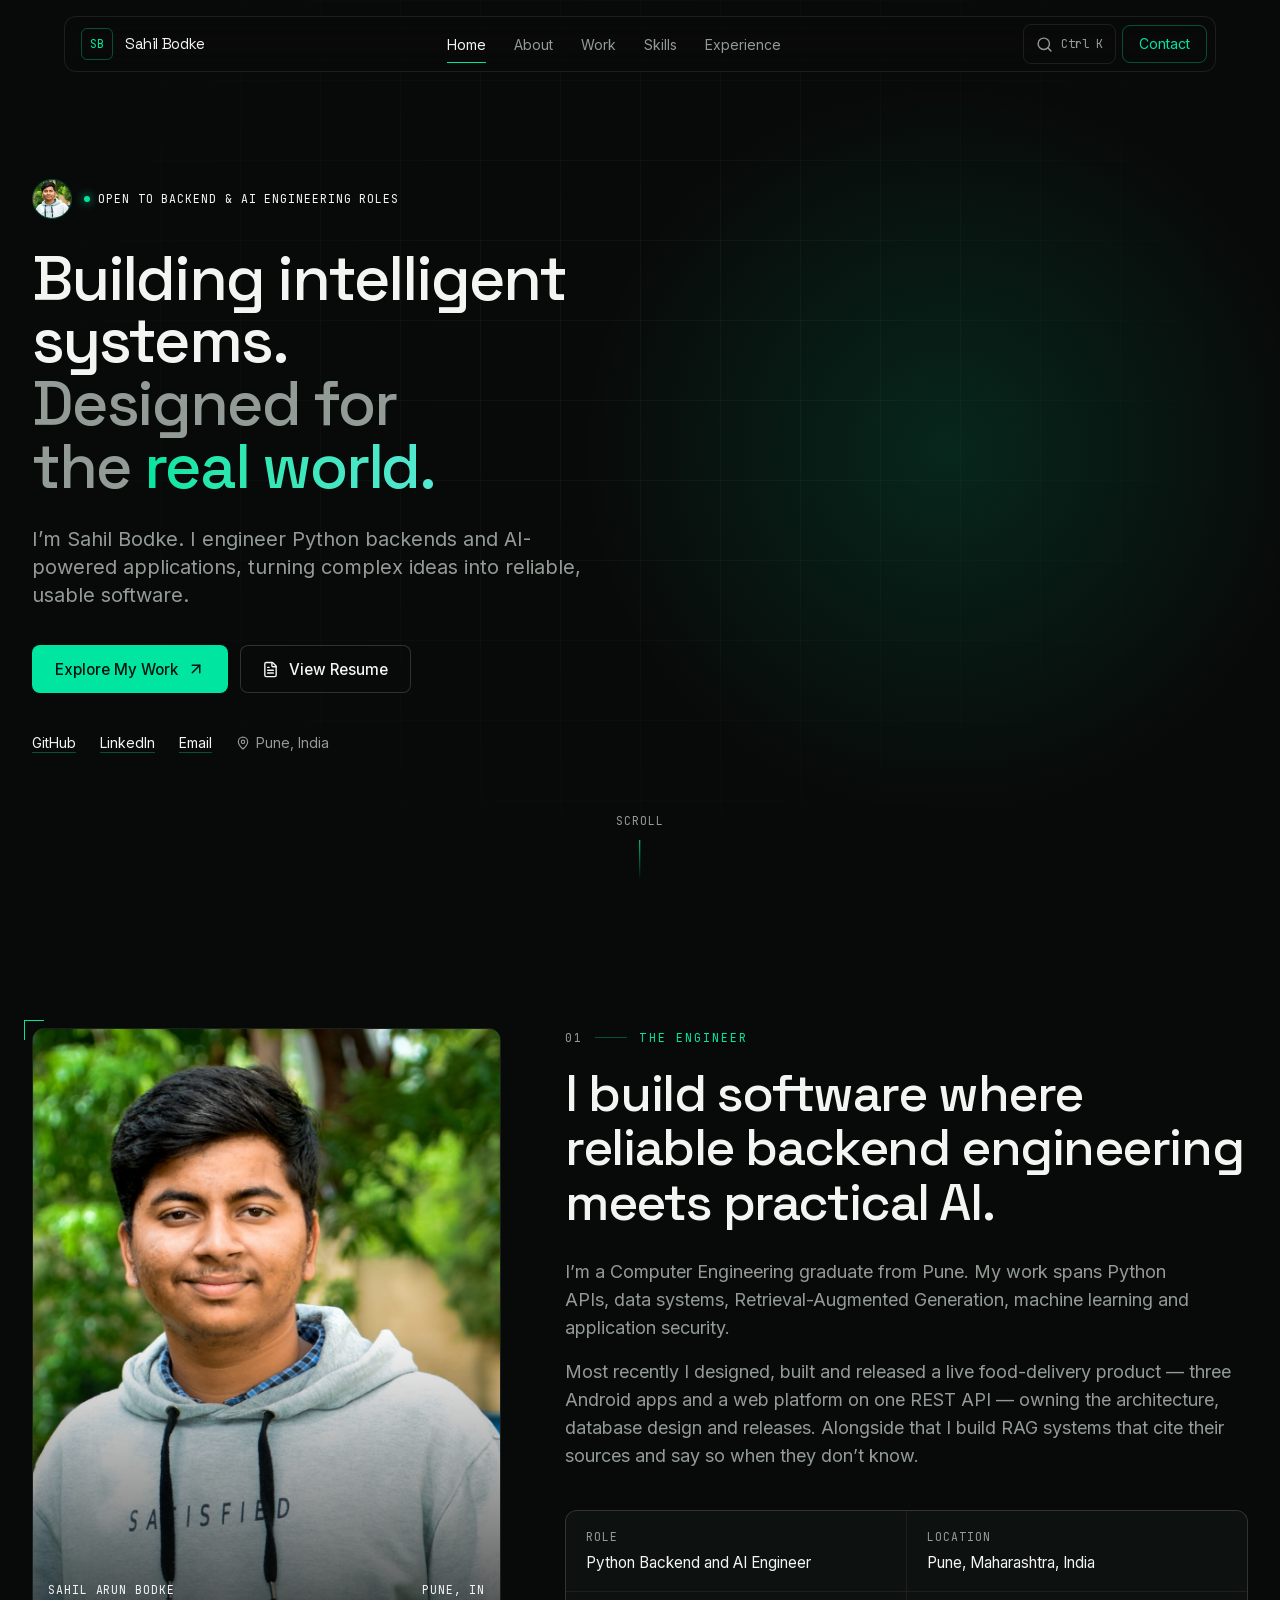
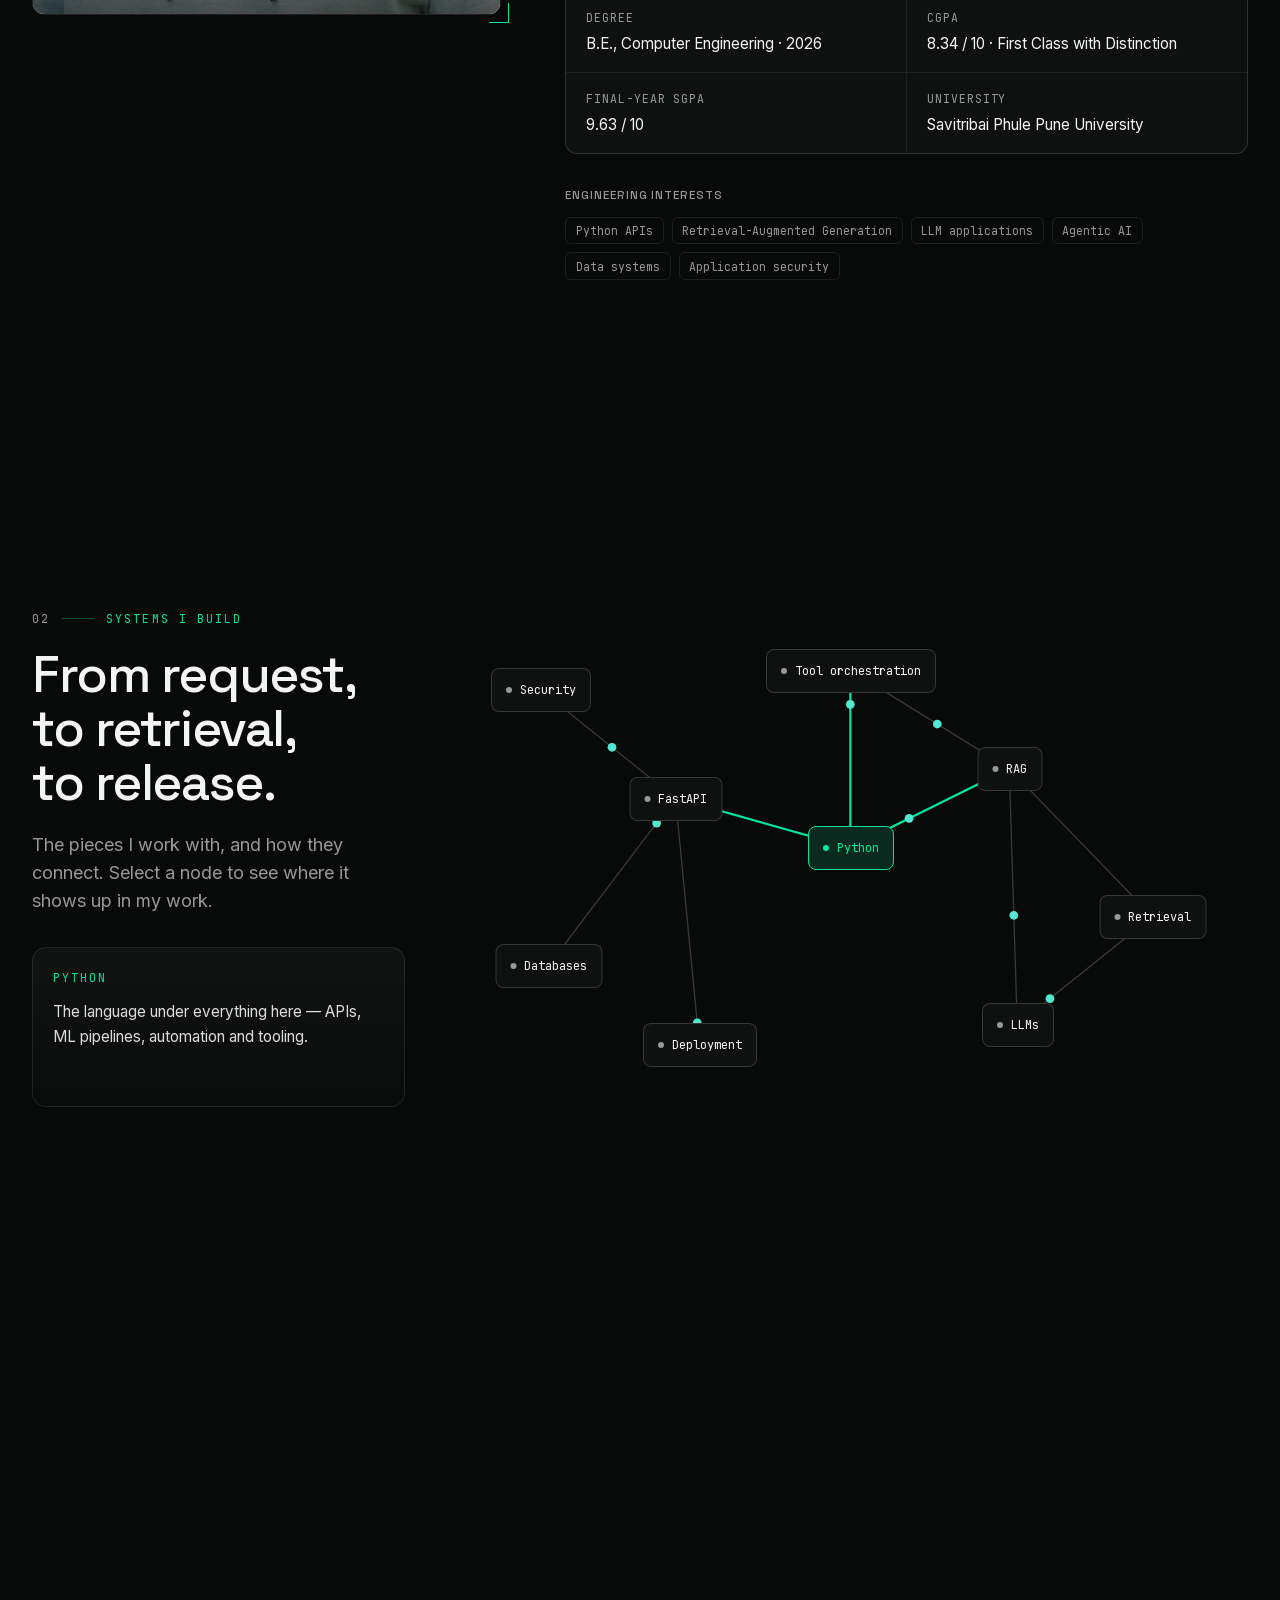
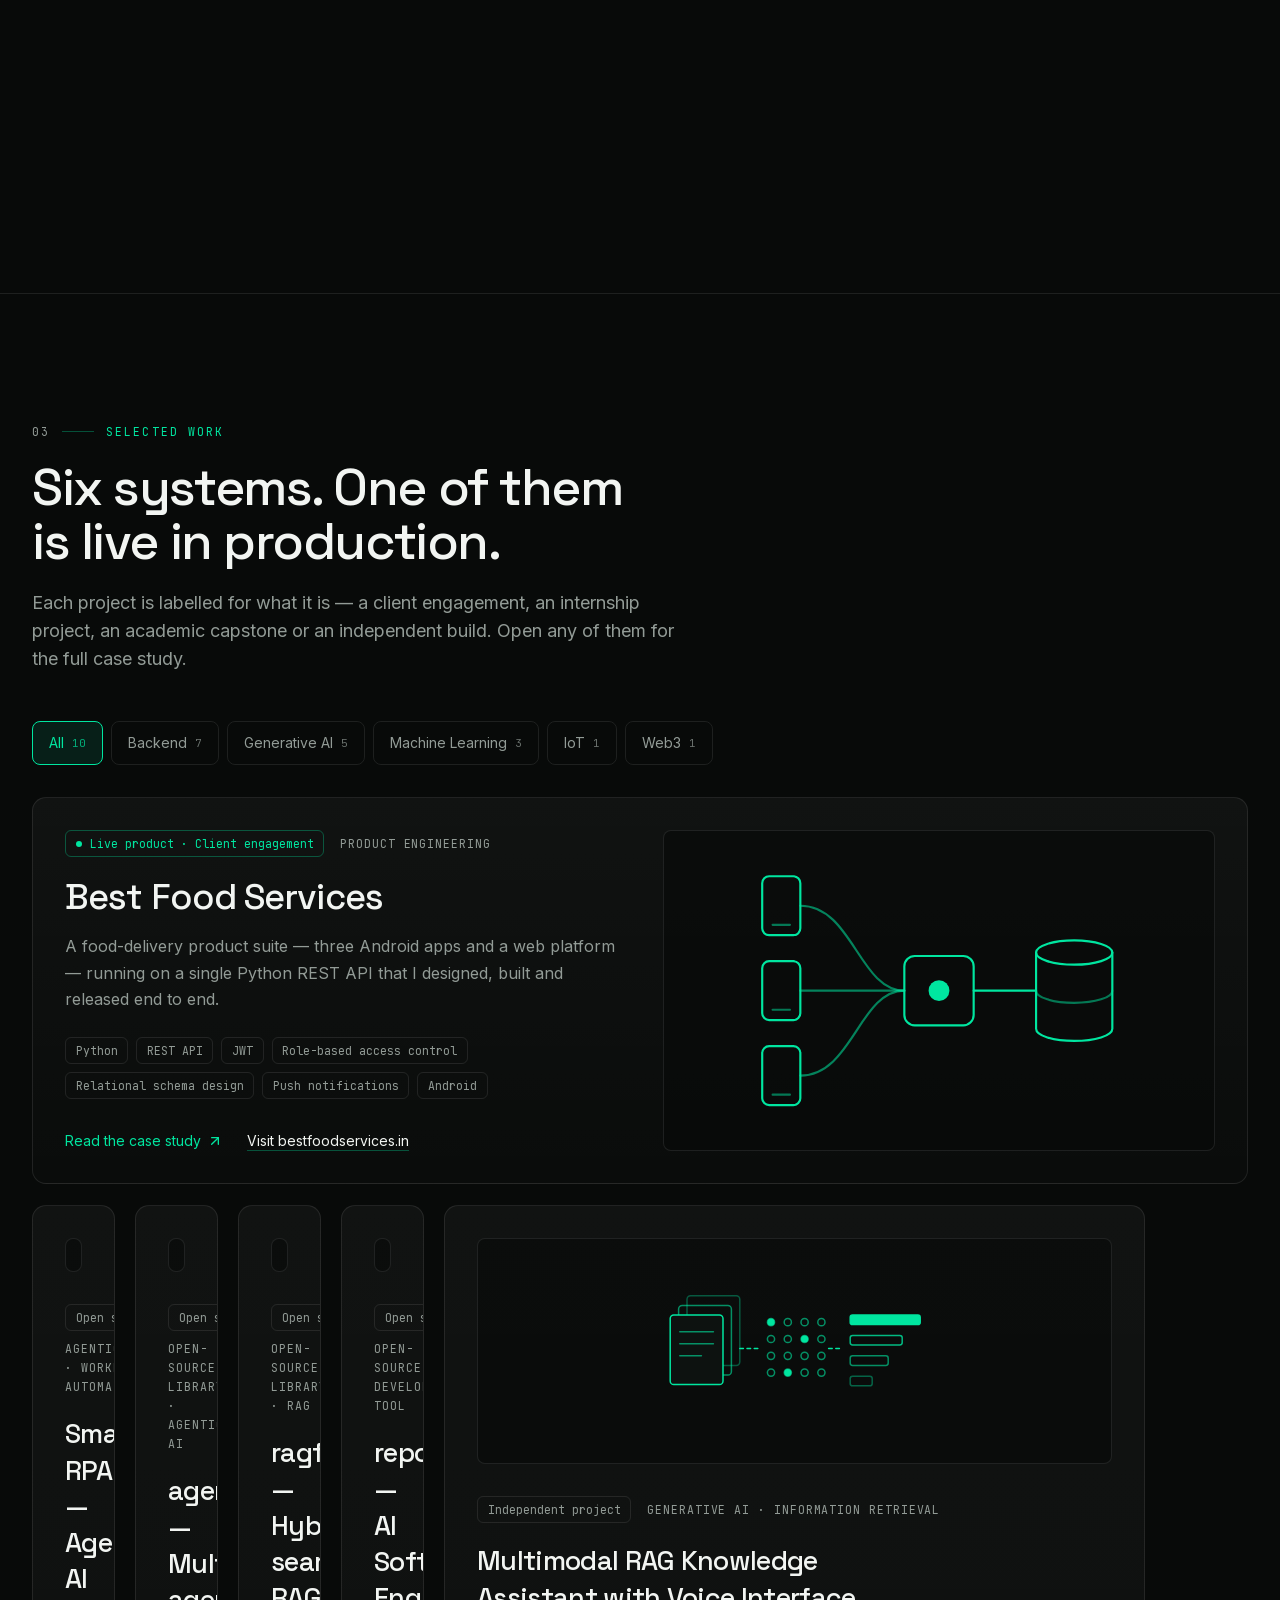
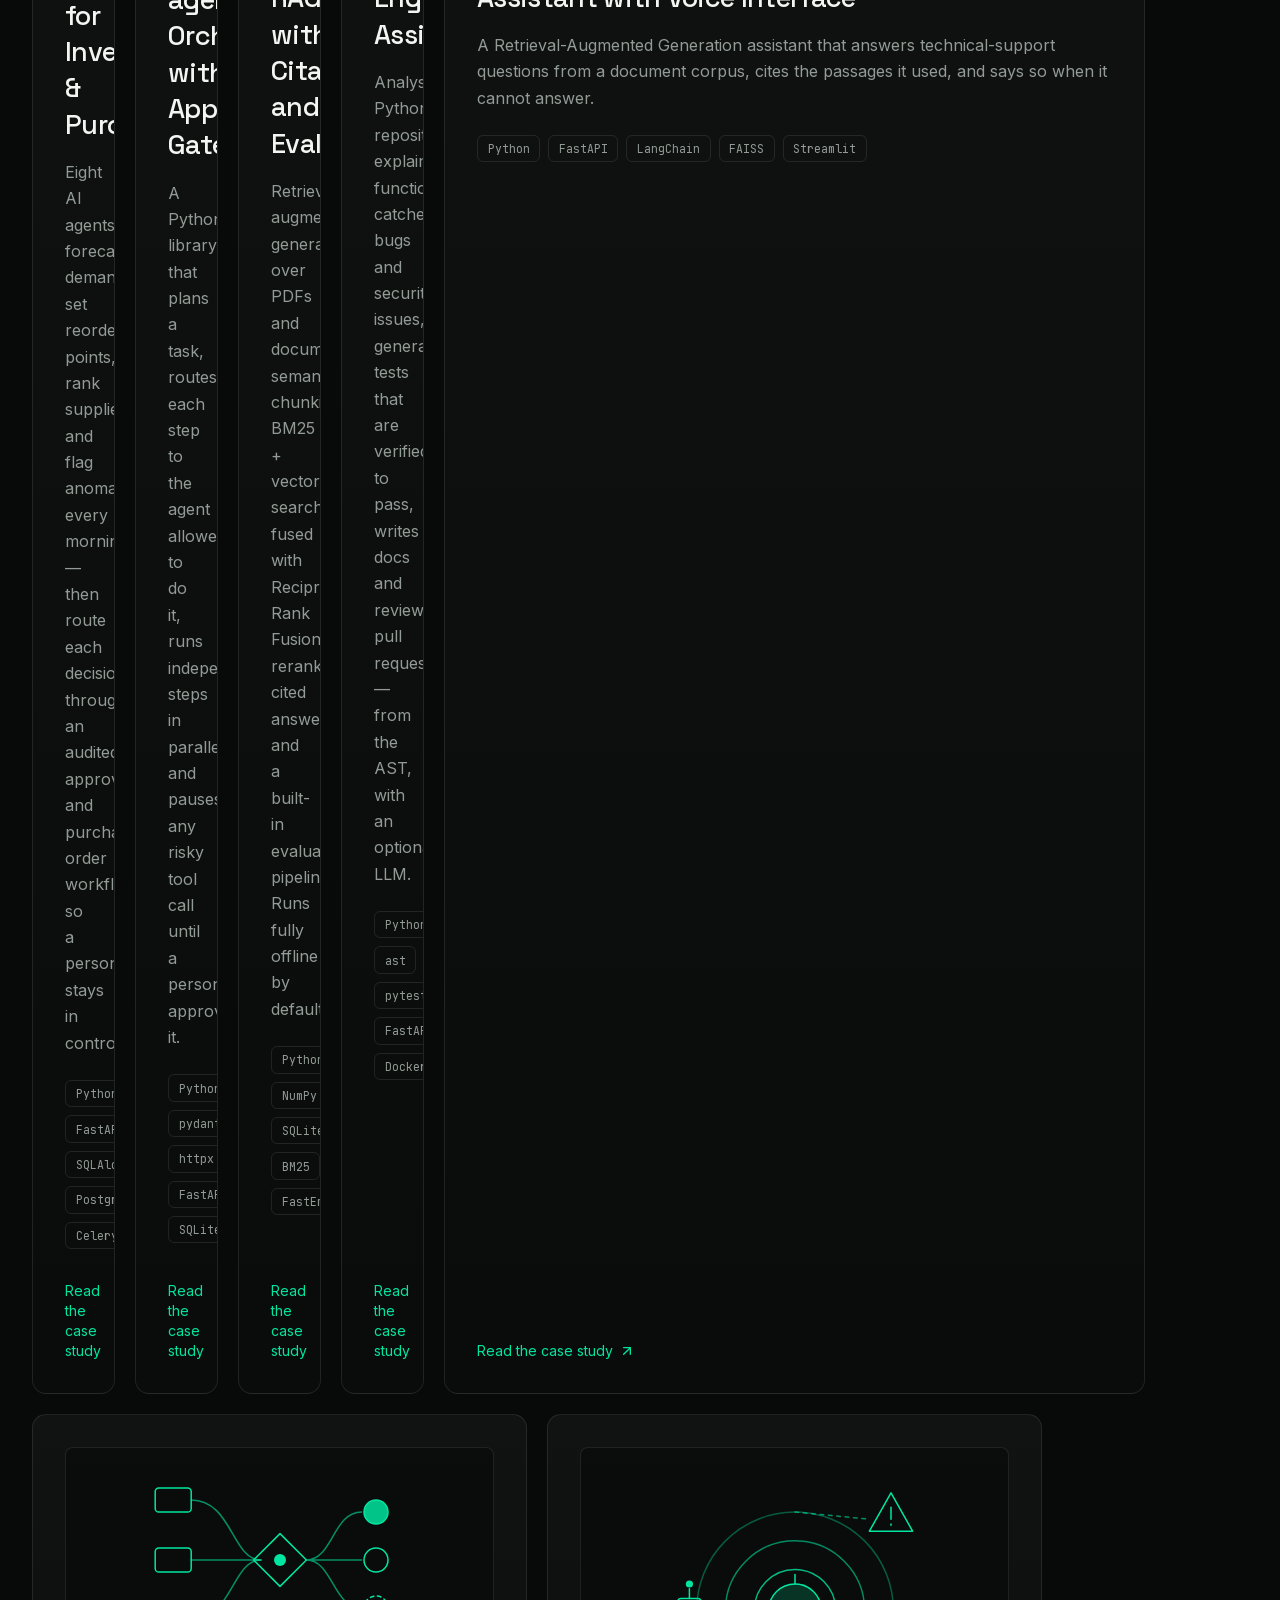
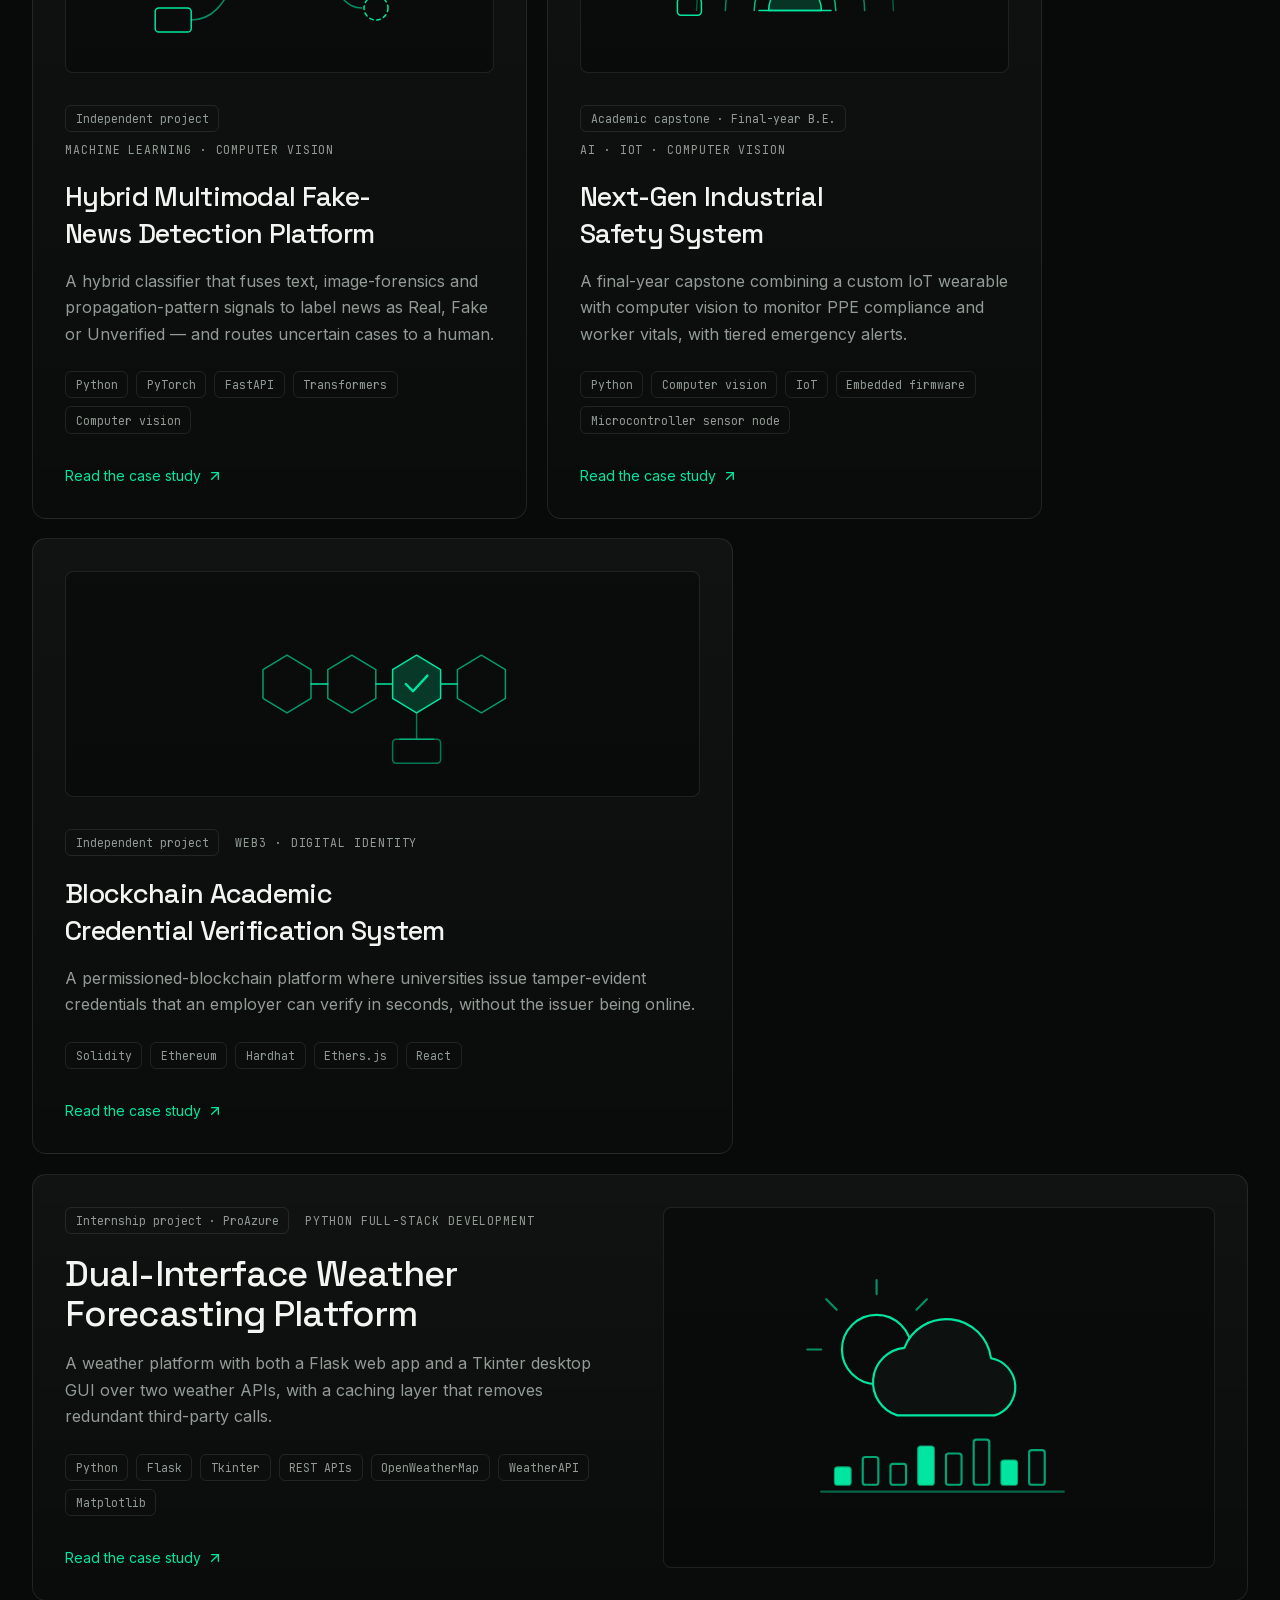
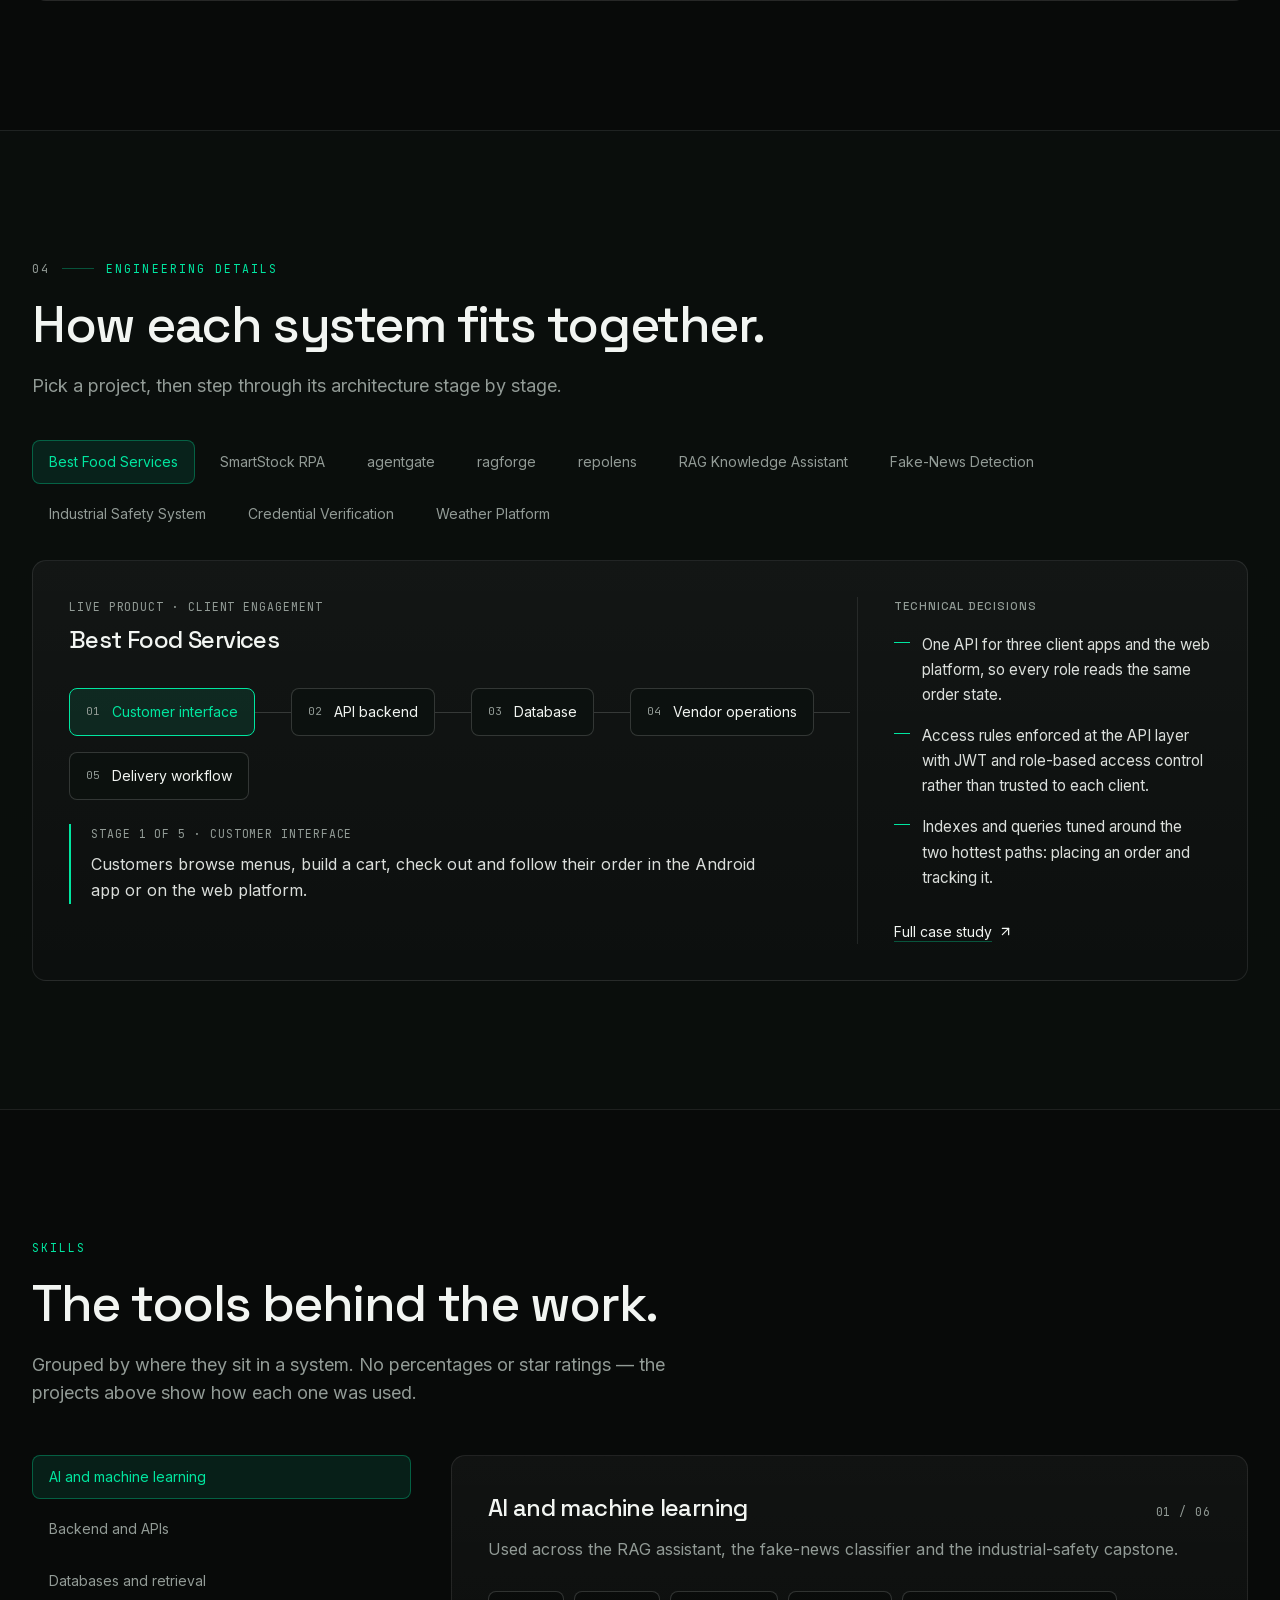
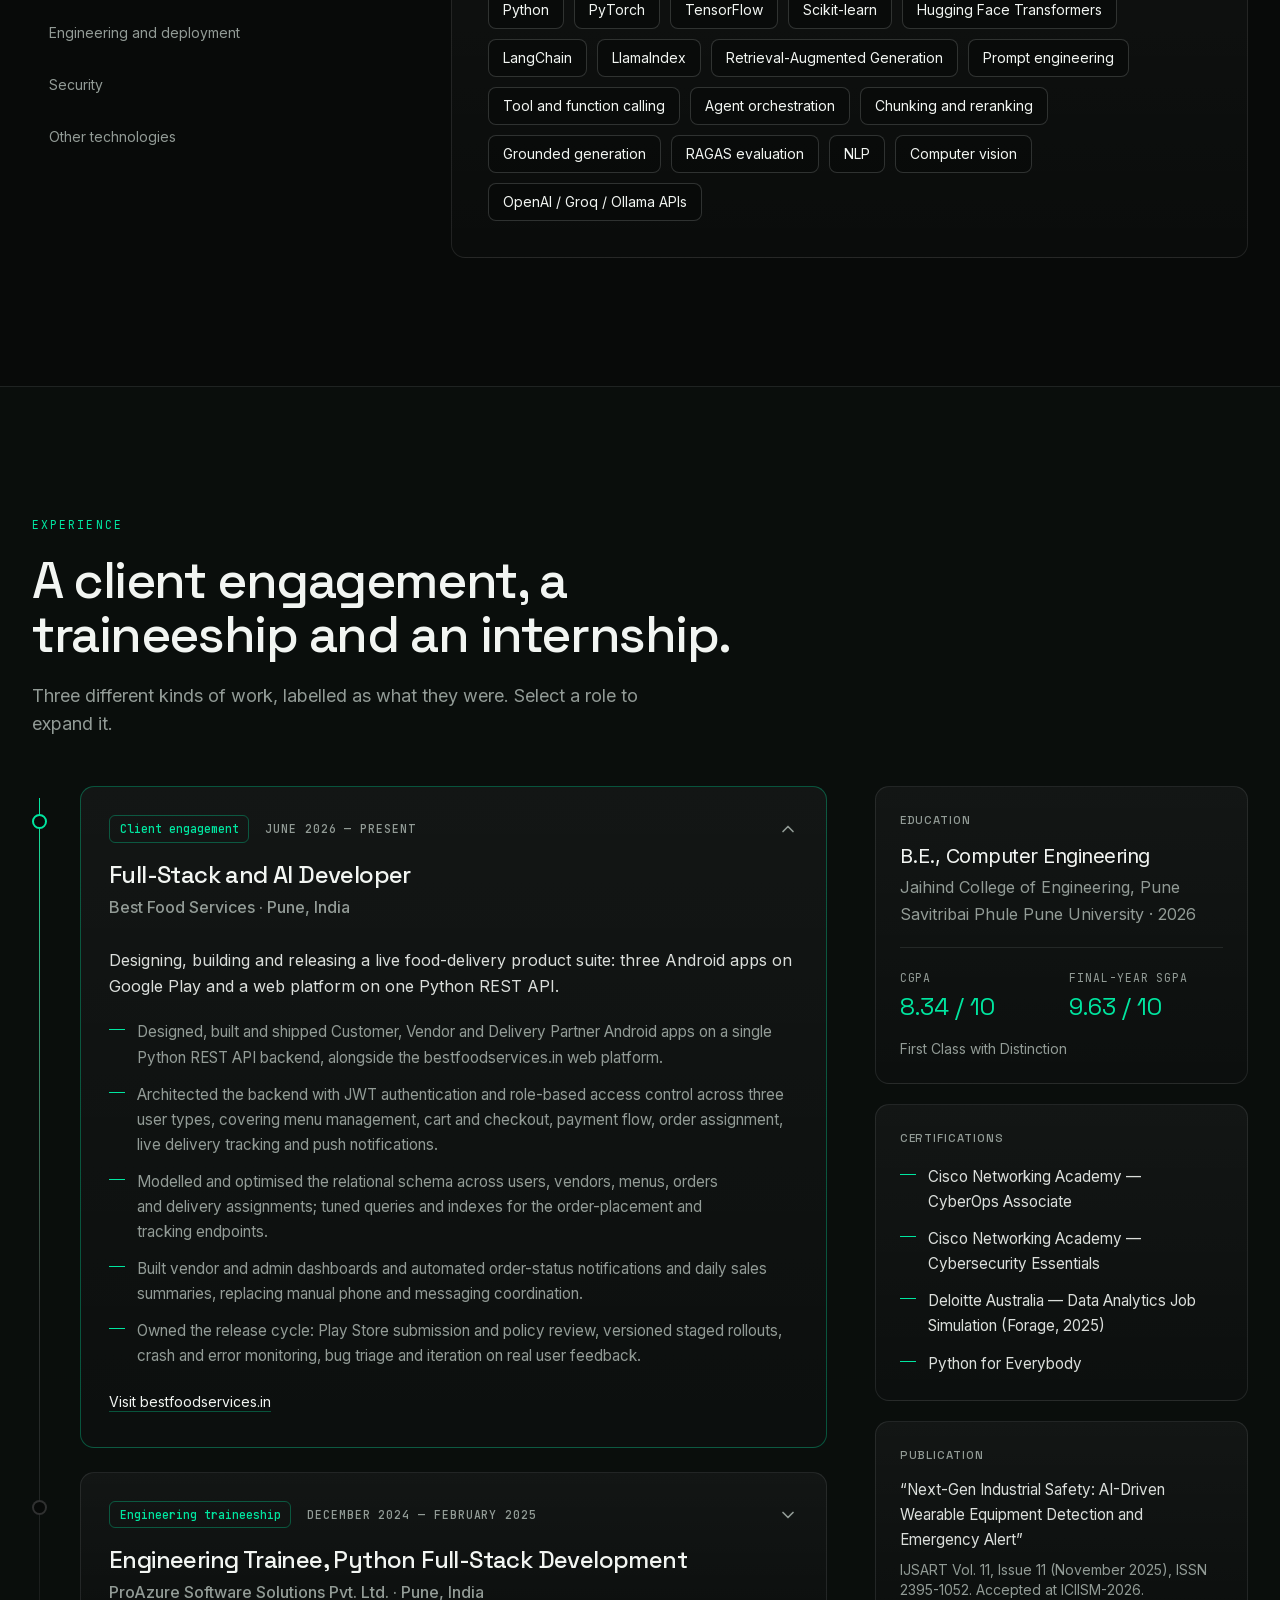
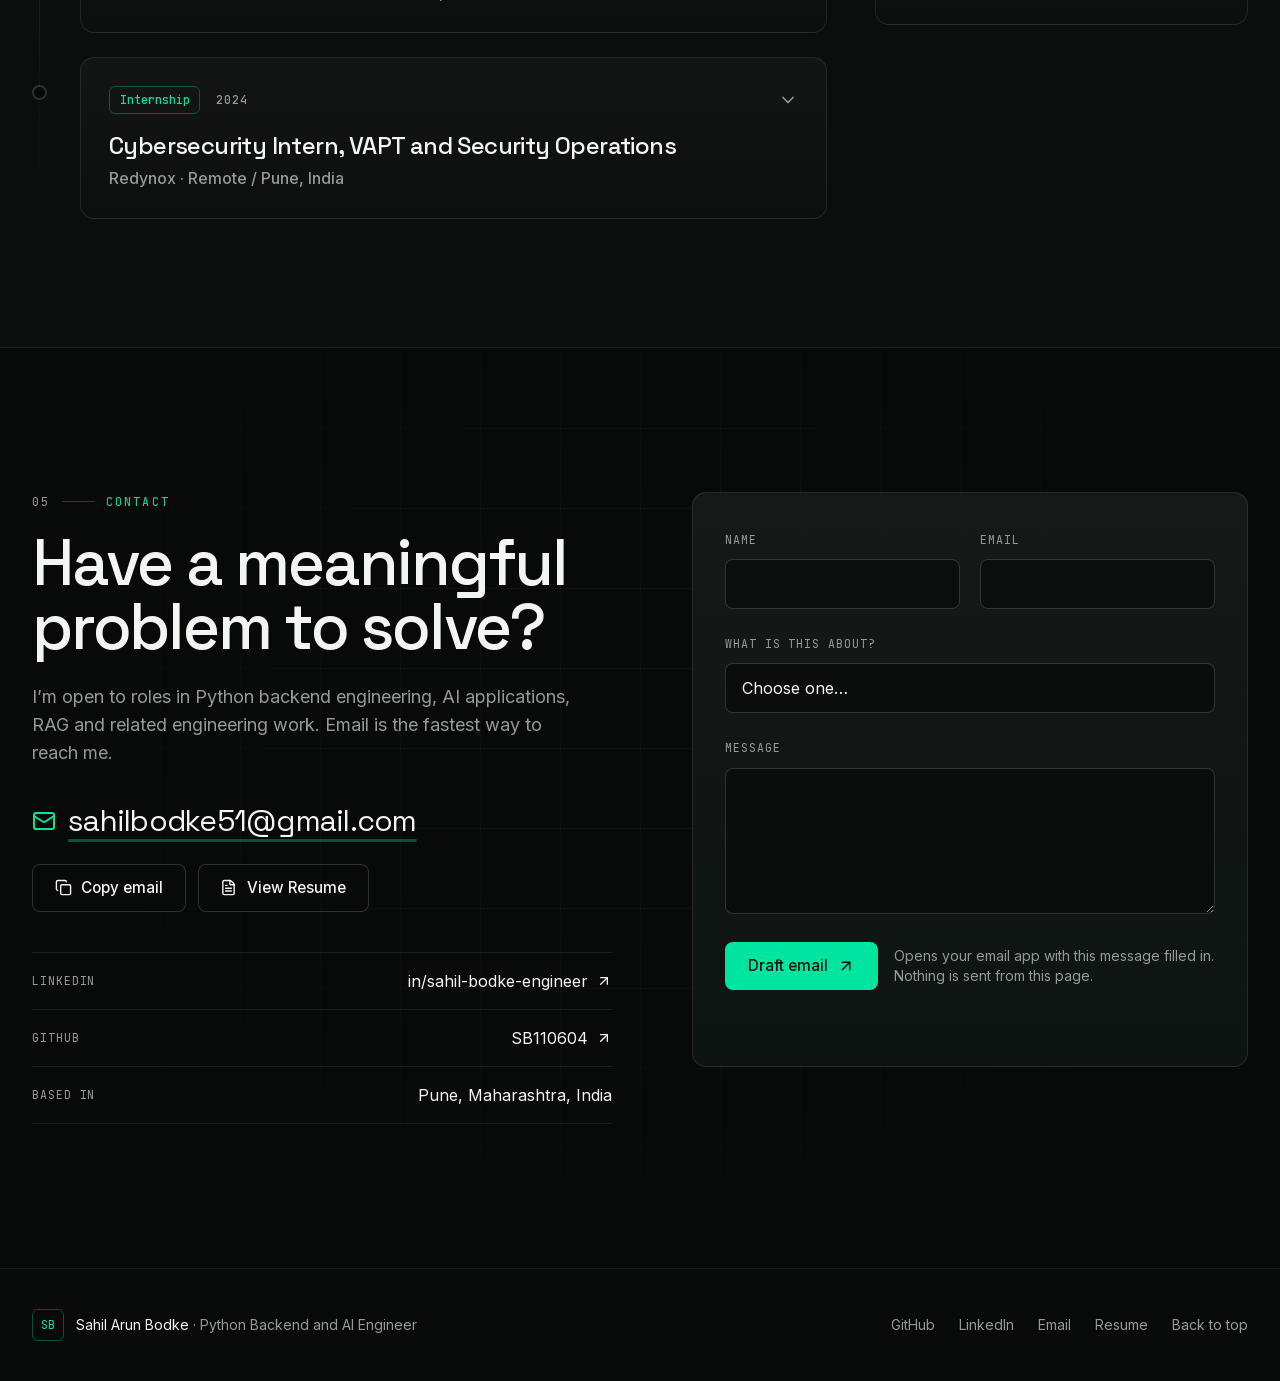
==== commit 196955ac: "Deploy portfolio 2026-11-12 09.42 Co-Authored-By: Claude Opus 5.5 <noreply@anthropic.com>" ====
--- a/index.html
+++ b/index.html
@@ -1 +1 @@
-<!DOCTYPE html><html lang="en" class="RNs2Mq_variable _0bjUvq_variable -5dQCq_variable"><head><meta charSet="utf-8"/><meta name="viewport" content="width=device-width, initial-scale=1"/><link rel="preload" href="/_next/static/media/051742360c26797e-s.p.1bkzbscqrt8rl.woff2" as="font" crossorigin="" type="font/woff2"/><link rel="preload" href="/_next/static/media/0c89a48fa5027cee-s.p.2cyn07wtgehh0.woff2" as="font" crossorigin="" type="font/woff2"/><link rel="preload" href="/_next/static/media/83afe278b6a6bb3c-s.p.2bn3s6zvc0dyp.woff2" as="font" crossorigin="" type="font/woff2"/><link rel="preload" as="image" href="/_next/static/media/sahil-bodke.3d1oq86t4mrnl.jpg"/><link rel="stylesheet" href="/_next/static/chunks/1mz1c7ae8h3ws.css" data-precedence="next"/><link rel="preload" as="script" fetchPriority="low" href="/_next/static/chunks/1ckvzn7sfprko.js"/><script src="/_next/static/chunks/2r4s4h5xul1n-.js" async=""></script><script src="/_next/static/chunks/0s7mvllxht1mo.js" async=""></script><script src="/_next/static/chunks/1ar3ax_-2xzvy.js" async=""></script><script src="/_next/static/chunks/turbopack-2c3mg3r-05n1w.js" async=""></script><script src="/_next/static/chunks/0umf92h1sb77c.js" async=""></script><script src="/_next/static/chunks/3pklyg4zas38w.js" async=""></script><script src="/_next/static/chunks/2ofw1f67iur4z.js" async=""></script><script src="/_next/static/chunks/1u_ky1sz7hgtn.js" async=""></script><meta name="theme-color" content="#080a09"/><meta name="color-scheme" content="dark"/><title>Sahil Arun Bodke — Python Backend and AI Engineer</title><meta name="description" content="Portfolio of Sahil Arun Bodke, a Python backend and AI engineer in Pune building REST APIs, Retrieval-Augmented Generation systems and LLM applications."/><link rel="author" href="https://www.linkedin.com/in/sahil-bodke-engineer"/><meta name="author" content="Sahil Arun Bodke"/><meta name="keywords" content="Sahil Bodke,Python backend engineer,AI engineer,Generative AI,RAG,FastAPI,LLM applications,Pune"/><meta name="creator" content="Sahil Arun Bodke"/><meta name="robots" content="index, follow"/><link rel="canonical" href="https://sb110604.github.io/"/><meta property="og:title" content="Sahil Arun Bodke — Python Backend and AI Engineer"/><meta property="og:description" content="Portfolio of Sahil Arun Bodke, a Python backend and AI engineer in Pune building REST APIs, Retrieval-Augmented Generation systems and LLM applications."/><meta property="og:url" content="https://sb110604.github.io/"/><meta property="og:site_name" content="Sahil Bodke"/><meta property="og:locale" content="en_IN"/><meta property="og:image" content="https://sb110604.github.io/opengraph-image?929f82852dce82c0"/><meta property="og:image:type" content="image/png"/><meta property="og:image:width" content="1200"/><meta property="og:image:height" content="630"/><meta property="og:image:alt" content="Sahil Arun Bodke — Python Backend and AI Engineer"/><meta property="og:type" content="website"/><meta name="twitter:card" content="summary_large_image"/><meta name="twitter:title" content="Sahil Arun Bodke — Python Backend and AI Engineer"/><meta name="twitter:description" content="Portfolio of Sahil Arun Bodke, a Python backend and AI engineer in Pune building REST APIs, Retrieval-Augmented Generation systems and LLM applications."/><meta name="twitter:image" content="https://sb110604.github.io/opengraph-image?929f82852dce82c0"/><meta name="twitter:image:alt" content="Sahil Arun Bodke — Python Backend and AI Engineer"/><meta name="twitter:image:type" content="image/png"/><meta name="twitter:image:width" content="1200"/><meta name="twitter:image:height" content="630"/><link rel="icon" href="/icon.svg?icon.13ws6exduop89.svg" sizes="any" type="image/svg+xml"/><meta name="next-size-adjust" content=""/><script src="/_next/static/chunks/0cz1d0mv5g_q7.js" noModule=""></script></head><body><div hidden=""><!--$--><!--/$--></div><a href="#main" class="sr-only focus:not-sr-only focus:fixed focus:left-4 focus:top-4 focus:z-[60] focus:rounded-lg focus:bg-accent focus:px-4 focus:py-2 focus:text-bg">Skip to content</a><div aria-hidden="true" class="pointer-events-none inset-x-0 top-0 z-0 h-[100svh] overflow-hidden absolute"></div><div aria-hidden="true" class="pointer-events-none fixed inset-x-0 top-0 z-50 h-px"><div style="transform:scaleX(0)" class="h-full origin-left bg-gradient-to-r from-accent to-accent-2"></div></div><header class="fixed inset-x-0 top-3 z-40 px-3 sm:top-4 sm:px-6"><nav aria-label="Primary" class="mx-auto flex h-14 max-w-6xl items-center justify-between rounded-xl border border-line bg-bg/75 pl-4 pr-2 backdrop-blur-md"><a class="flex items-center gap-3" href="#home"><span class="grid size-8 place-items-center rounded-md border border-line-accent font-mono text-xs text-accent">SB</span><span class="font-display text-[0.95rem] tracking-tight">Sahil Bodke</span></a><ul class="hidden items-center gap-7 md:flex"><li><a aria-current="location" class="relative py-2 text-sm transition-colors hover:text-ink text-ink" href="#home">Home<span aria-hidden="true" class="absolute inset-x-0 -bottom-0.5 h-px origin-left bg-accent transition-transform duration-300 scale-x-100"></span></a></li><li><a class="relative py-2 text-sm transition-colors hover:text-ink text-muted" href="#about">About<span aria-hidden="true" class="absolute inset-x-0 -bottom-0.5 h-px origin-left bg-accent transition-transform duration-300 scale-x-0"></span></a></li><li><a class="relative py-2 text-sm transition-colors hover:text-ink text-muted" href="#work">Work<span aria-hidden="true" class="absolute inset-x-0 -bottom-0.5 h-px origin-left bg-accent transition-transform duration-300 scale-x-0"></span></a></li><li><a class="relative py-2 text-sm transition-colors hover:text-ink text-muted" href="#skills">Skills<span aria-hidden="true" class="absolute inset-x-0 -bottom-0.5 h-px origin-left bg-accent transition-transform duration-300 scale-x-0"></span></a></li><li><a class="relative py-2 text-sm transition-colors hover:text-ink text-muted" href="#experience">Experience<span aria-hidden="true" class="absolute inset-x-0 -bottom-0.5 h-px origin-left bg-accent transition-transform duration-300 scale-x-0"></span></a></li></ul><div class="flex items-center gap-1.5"><button type="button" aria-label="Open command palette" aria-keyshortcuts="Control+K Meta+K" class="flex h-10 items-center gap-2 rounded-lg px-2.5 text-muted transition-colors hover:text-ink lg:border lg:border-line lg:px-3"><svg xmlns="http://www.w3.org/2000/svg" width="17" height="17" viewBox="0 0 24 24" fill="none" stroke="currentColor" stroke-width="2" stroke-linecap="round" stroke-linejoin="round" class="lucide lucide-search" aria-hidden="true"><path d="m21 21-4.34-4.34"></path><circle cx="11" cy="11" r="8"></circle></svg><span class="hidden font-mono text-xs lg:block">Ctrl K</span></button><a class="rounded-lg border border-line-accent px-4 py-2 text-sm text-accent transition-colors hover:bg-accent hover:text-bg" href="#contact">Contact</a><button type="button" class="grid size-10 place-items-center rounded-lg text-ink md:hidden" aria-expanded="false" aria-controls="mobile-menu" aria-label="Open menu"><svg xmlns="http://www.w3.org/2000/svg" width="20" height="20" viewBox="0 0 24 24" fill="none" stroke="currentColor" stroke-width="2" stroke-linecap="round" stroke-linejoin="round" class="lucide lucide-menu" aria-hidden="true"><path d="M4 5h16"></path><path d="M4 12h16"></path><path d="M4 19h16"></path></svg></button></div></nav><div id="mobile-menu" hidden="" class="mx-auto mt-2 max-w-6xl rounded-xl border border-line bg-bg/95 p-2 backdrop-blur-md md:hidden"><ul><li><a aria-current="location" class="flex min-h-12 items-center justify-between rounded-lg px-4 text-base text-accent" href="#home">Home<span aria-hidden="true" class="font-mono text-xs text-muted">/<!-- -->home</span></a></li><li><a class="flex min-h-12 items-center justify-between rounded-lg px-4 text-base text-ink" href="#about">About<span aria-hidden="true" class="font-mono text-xs text-muted">/<!-- -->about</span></a></li><li><a class="flex min-h-12 items-center justify-between rounded-lg px-4 text-base text-ink" href="#work">Work<span aria-hidden="true" class="font-mono text-xs text-muted">/<!-- -->work</span></a></li><li><a class="flex min-h-12 items-center justify-between rounded-lg px-4 text-base text-ink" href="#skills">Skills<span aria-hidden="true" class="font-mono text-xs text-muted">/<!-- -->skills</span></a></li><li><a class="flex min-h-12 items-center justify-between rounded-lg px-4 text-base text-ink" href="#experience">Experience<span aria-hidden="true" class="font-mono text-xs text-muted">/<!-- -->experience</span></a></li></ul></div><dialog aria-label="Command palette" class="m-auto mt-[12vh] w-[min(40rem,calc(100vw-1.5rem))] rounded-xl border border-line-strong bg-bg-2 p-0 text-ink shadow-[0_30px_80px_rgb(0_0_0/0.6)] backdrop:bg-black/60 backdrop:backdrop-blur-sm"><div class="flex items-center gap-3 border-b border-line px-4"><svg xmlns="http://www.w3.org/2000/svg" width="18" height="18" viewBox="0 0 24 24" fill="none" stroke="currentColor" stroke-width="2" stroke-linecap="round" stroke-linejoin="round" class="lucide lucide-search shrink-0 text-muted" aria-hidden="true"><path d="m21 21-4.34-4.34"></path><circle cx="11" cy="11" r="8"></circle></svg><input type="text" role="combobox" aria-expanded="true" aria-controls="cmd-list" aria-activedescendant="cmd-go-home" aria-label="Search sections, projects and actions" placeholder="Search sections, projects, actions…" autoComplete="off" spellCheck="false" class="h-14 w-full bg-transparent text-base outline-none placeholder:text-muted/70 focus-visible:outline-none" value=""/><kbd class="meta hidden rounded border border-line px-1.5 py-0.5 sm:block">Esc</kbd></div><ul id="cmd-list" role="listbox" aria-label="Results" class="max-h-[min(24rem,55vh)] overflow-y-auto p-2"><li role="presentation"><p class="meta px-3 pb-1 pt-3">Go to</p><div id="cmd-go-home" role="option" aria-selected="true" class="flex min-h-11 cursor-pointer items-center justify-between gap-4 rounded-lg px-3 text-[0.95rem] bg-accent/12 text-accent"><span class="flex min-w-0 items-center gap-2"><span class="truncate">Home</span></span><span class="flex shrink-0 items-center gap-3"><svg xmlns="http://www.w3.org/2000/svg" width="14" height="14" viewBox="0 0 24 24" fill="none" stroke="currentColor" stroke-width="2" stroke-linecap="round" stroke-linejoin="round" class="lucide lucide-corner-down-left" aria-hidden="true"><path d="M20 4v7a4 4 0 0 1-4 4H4"></path><path d="m9 10-5 5 5 5"></path></svg></span></div></li><li role="presentation"><div id="cmd-go-about" role="option" aria-selected="false" class="flex min-h-11 cursor-pointer items-center justify-between gap-4 rounded-lg px-3 text-[0.95rem] text-ink"><span class="flex min-w-0 items-center gap-2"><span class="truncate">About</span></span><span class="flex shrink-0 items-center gap-3"></span></div></li><li role="presentation"><div id="cmd-go-systems" role="option" aria-selected="false" class="flex min-h-11 cursor-pointer items-center justify-between gap-4 rounded-lg px-3 text-[0.95rem] text-ink"><span class="flex min-w-0 items-center gap-2"><span class="truncate">Systems I build</span></span><span class="flex shrink-0 items-center gap-3"></span></div></li><li role="presentation"><div id="cmd-go-work" role="option" aria-selected="false" class="flex min-h-11 cursor-pointer items-center justify-between gap-4 rounded-lg px-3 text-[0.95rem] text-ink"><span class="flex min-w-0 items-center gap-2"><span class="truncate">Selected work</span></span><span class="flex shrink-0 items-center gap-3"></span></div></li><li role="presentation"><div id="cmd-go-details" role="option" aria-selected="false" class="flex min-h-11 cursor-pointer items-center justify-between gap-4 rounded-lg px-3 text-[0.95rem] text-ink"><span class="flex min-w-0 items-center gap-2"><span class="truncate">Engineering details</span></span><span class="flex shrink-0 items-center gap-3"></span></div></li><li role="presentation"><div id="cmd-go-skills" role="option" aria-selected="false" class="flex min-h-11 cursor-pointer items-center justify-between gap-4 rounded-lg px-3 text-[0.95rem] text-ink"><span class="flex min-w-0 items-center gap-2"><span class="truncate">Skills</span></span><span class="flex shrink-0 items-center gap-3"></span></div></li><li role="presentation"><div id="cmd-go-experience" role="option" aria-selected="false" class="flex min-h-11 cursor-pointer items-center justify-between gap-4 rounded-lg px-3 text-[0.95rem] text-ink"><span class="flex min-w-0 items-center gap-2"><span class="truncate">Experience</span></span><span class="flex shrink-0 items-center gap-3"></span></div></li><li role="presentation"><div id="cmd-go-contact" role="option" aria-selected="false" class="flex min-h-11 cursor-pointer items-center justify-between gap-4 rounded-lg px-3 text-[0.95rem] text-ink"><span class="flex min-w-0 items-center gap-2"><span class="truncate">Contact</span></span><span class="flex shrink-0 items-center gap-3"></span></div></li><li role="presentation"><p class="meta px-3 pb-1 pt-3">Projects</p><div id="cmd-project-best-food-services" role="option" aria-selected="false" class="flex min-h-11 cursor-pointer items-center justify-between gap-4 rounded-lg px-3 text-[0.95rem] text-ink"><span class="flex min-w-0 items-center gap-2"><span class="truncate">Best Food Services</span></span><span class="flex shrink-0 items-center gap-3"><span class="hidden max-w-56 truncate font-mono text-xs text-muted sm:block">Live product · Client engagement</span></span></div></li><li role="presentation"><div id="cmd-project-multimodal-rag-assistant" role="option" aria-selected="false" class="flex min-h-11 cursor-pointer items-center justify-between gap-4 rounded-lg px-3 text-[0.95rem] text-ink"><span class="flex min-w-0 items-center gap-2"><span class="truncate">RAG Knowledge Assistant</span></span><span class="flex shrink-0 items-center gap-3"><span class="hidden max-w-56 truncate font-mono text-xs text-muted sm:block">Independent project</span></span></div></li><li role="presentation"><div id="cmd-project-fake-news-detection" role="option" aria-selected="false" class="flex min-h-11 cursor-pointer items-center justify-between gap-4 rounded-lg px-3 text-[0.95rem] text-ink"><span class="flex min-w-0 items-center gap-2"><span class="truncate">Fake-News Detection</span></span><span class="flex shrink-0 items-center gap-3"><span class="hidden max-w-56 truncate font-mono text-xs text-muted sm:block">Independent project</span></span></div></li><li role="presentation"><div id="cmd-project-industrial-safety-system" role="option" aria-selected="false" class="flex min-h-11 cursor-pointer items-center justify-between gap-4 rounded-lg px-3 text-[0.95rem] text-ink"><span class="flex min-w-0 items-center gap-2"><span class="truncate">Industrial Safety System</span></span><span class="flex shrink-0 items-center gap-3"><span class="hidden max-w-56 truncate font-mono text-xs text-muted sm:block">Academic capstone · Final-year B.E.</span></span></div></li><li role="presentation"><div id="cmd-project-credential-verification" role="option" aria-selected="false" class="flex min-h-11 cursor-pointer items-center justify-between gap-4 rounded-lg px-3 text-[0.95rem] text-ink"><span class="flex min-w-0 items-center gap-2"><span class="truncate">Credential Verification</span></span><span class="flex shrink-0 items-center gap-3"><span class="hidden max-w-56 truncate font-mono text-xs text-muted sm:block">Independent project</span></span></div></li><li role="presentation"><div id="cmd-project-weather-forecasting-platform" role="option" aria-selected="false" class="flex min-h-11 cursor-pointer items-center justify-between gap-4 rounded-lg px-3 text-[0.95rem] text-ink"><span class="flex min-w-0 items-center gap-2"><span class="truncate">Weather Platform</span></span><span class="flex shrink-0 items-center gap-3"><span class="hidden max-w-56 truncate font-mono text-xs text-muted sm:block">Internship project · ProAzure</span></span></div></li><li role="presentation"><p class="meta px-3 pb-1 pt-3">Actions</p><div id="cmd-copy-email" role="option" aria-selected="false" class="flex min-h-11 cursor-pointer items-center justify-between gap-4 rounded-lg px-3 text-[0.95rem] text-ink"><span class="flex min-w-0 items-center gap-2"><span class="truncate">Copy email address</span></span><span class="flex shrink-0 items-center gap-3"><span class="hidden max-w-56 truncate font-mono text-xs text-muted sm:block">sahilbodke51@gmail.com</span></span></div></li><li role="presentation"><div id="cmd-resume" role="option" aria-selected="false" class="flex min-h-11 cursor-pointer items-center justify-between gap-4 rounded-lg px-3 text-[0.95rem] text-ink"><span class="flex min-w-0 items-center gap-2"><span class="truncate">View resume</span><svg xmlns="http://www.w3.org/2000/svg" width="14" height="14" viewBox="0 0 24 24" fill="none" stroke="currentColor" stroke-width="2" stroke-linecap="round" stroke-linejoin="round" class="lucide lucide-arrow-up-right shrink-0 opacity-70" aria-hidden="true"><path d="M7 7h10v10"></path><path d="M7 17 17 7"></path></svg></span><span class="flex shrink-0 items-center gap-3"></span></div></li><li role="presentation"><div id="cmd-github" role="option" aria-selected="false" class="flex min-h-11 cursor-pointer items-center justify-between gap-4 rounded-lg px-3 text-[0.95rem] text-ink"><span class="flex min-w-0 items-center gap-2"><span class="truncate">Open GitHub</span><svg xmlns="http://www.w3.org/2000/svg" width="14" height="14" viewBox="0 0 24 24" fill="none" stroke="currentColor" stroke-width="2" stroke-linecap="round" stroke-linejoin="round" class="lucide lucide-arrow-up-right shrink-0 opacity-70" aria-hidden="true"><path d="M7 7h10v10"></path><path d="M7 17 17 7"></path></svg></span><span class="flex shrink-0 items-center gap-3"><span class="hidden max-w-56 truncate font-mono text-xs text-muted sm:block">SB110604</span></span></div></li><li role="presentation"><div id="cmd-linkedin" role="option" aria-selected="false" class="flex min-h-11 cursor-pointer items-center justify-between gap-4 rounded-lg px-3 text-[0.95rem] text-ink"><span class="flex min-w-0 items-center gap-2"><span class="truncate">Open LinkedIn</span><svg xmlns="http://www.w3.org/2000/svg" width="14" height="14" viewBox="0 0 24 24" fill="none" stroke="currentColor" stroke-width="2" stroke-linecap="round" stroke-linejoin="round" class="lucide lucide-arrow-up-right shrink-0 opacity-70" aria-hidden="true"><path d="M7 7h10v10"></path><path d="M7 17 17 7"></path></svg></span><span class="flex shrink-0 items-center gap-3"></span></div></li><li role="presentation"><div id="cmd-live" role="option" aria-selected="false" class="flex min-h-11 cursor-pointer items-center justify-between gap-4 rounded-lg px-3 text-[0.95rem] text-ink"><span class="flex min-w-0 items-center gap-2"><span class="truncate">Visit bestfoodservices.in</span><svg xmlns="http://www.w3.org/2000/svg" width="14" height="14" viewBox="0 0 24 24" fill="none" stroke="currentColor" stroke-width="2" stroke-linecap="round" stroke-linejoin="round" class="lucide lucide-arrow-up-right shrink-0 opacity-70" aria-hidden="true"><path d="M7 7h10v10"></path><path d="M7 17 17 7"></path></svg></span><span class="flex shrink-0 items-center gap-3"></span></div></li></ul><div class="flex items-center justify-between gap-4 border-t border-line px-4 py-2.5 text-xs text-muted"><p role="status" aria-live="polite">19 results</p><p class="hidden font-mono sm:block">↑↓ move · Enter select · Esc close</p></div></dialog></header><nav aria-label="Page chapters" class="fixed right-6 top-1/2 z-30 hidden -translate-y-1/2 min-[1440px]:block"><ol class="flex flex-col items-end gap-1"><li><a href="#home" aria-current="location" class="group flex h-7 items-center justify-end gap-3"><span class="font-mono text-[0.65rem] uppercase tracking-[0.14em] transition-opacity duration-300 text-accent opacity-100">00<!-- --> <!-- -->Intro</span><span aria-hidden="true" class="h-px transition-all duration-300 w-8 bg-accent"></span></a></li><li><a href="#about" class="group flex h-7 items-center justify-end gap-3"><span class="font-mono text-[0.65rem] uppercase tracking-[0.14em] transition-opacity duration-300 text-muted opacity-0 group-hover:opacity-100 group-focus-visible:opacity-100">01<!-- --> <!-- -->The engineer</span><span aria-hidden="true" class="h-px transition-all duration-300 w-4 bg-line-strong group-hover:w-6 group-hover:bg-muted"></span></a></li><li><a href="#systems" class="group flex h-7 items-center justify-end gap-3"><span class="font-mono text-[0.65rem] uppercase tracking-[0.14em] transition-opacity duration-300 text-muted opacity-0 group-hover:opacity-100 group-focus-visible:opacity-100">02<!-- --> <!-- -->Systems</span><span aria-hidden="true" class="h-px transition-all duration-300 w-4 bg-line-strong group-hover:w-6 group-hover:bg-muted"></span></a></li><li><a href="#work" class="group flex h-7 items-center justify-end gap-3"><span class="font-mono text-[0.65rem] uppercase tracking-[0.14em] transition-opacity duration-300 text-muted opacity-0 group-hover:opacity-100 group-focus-visible:opacity-100">03<!-- --> <!-- -->Work</span><span aria-hidden="true" class="h-px transition-all duration-300 w-4 bg-line-strong group-hover:w-6 group-hover:bg-muted"></span></a></li><li><a href="#details" class="group flex h-7 items-center justify-end gap-3"><span class="font-mono text-[0.65rem] uppercase tracking-[0.14em] transition-opacity duration-300 text-muted opacity-0 group-hover:opacity-100 group-focus-visible:opacity-100">04<!-- --> <!-- -->Details</span><span aria-hidden="true" class="h-px transition-all duration-300 w-4 bg-line-strong group-hover:w-6 group-hover:bg-muted"></span></a></li><li><a href="#skills" class="group flex h-7 items-center justify-end gap-3"><span class="font-mono text-[0.65rem] uppercase tracking-[0.14em] transition-opacity duration-300 text-muted opacity-0 group-hover:opacity-100 group-focus-visible:opacity-100">05<!-- --> <!-- -->Skills</span><span aria-hidden="true" class="h-px transition-all duration-300 w-4 bg-line-strong group-hover:w-6 group-hover:bg-muted"></span></a></li><li><a href="#experience" class="group flex h-7 items-center justify-end gap-3"><span class="font-mono text-[0.65rem] uppercase tracking-[0.14em] transition-opacity duration-300 text-muted opacity-0 group-hover:opacity-100 group-focus-visible:opacity-100">06<!-- --> <!-- -->Experience</span><span aria-hidden="true" class="h-px transition-all duration-300 w-4 bg-line-strong group-hover:w-6 group-hover:bg-muted"></span></a></li><li><a href="#contact" class="group flex h-7 items-center justify-end gap-3"><span class="font-mono text-[0.65rem] uppercase tracking-[0.14em] transition-opacity duration-300 text-muted opacity-0 group-hover:opacity-100 group-focus-visible:opacity-100">07<!-- --> <!-- -->Contact</span><span aria-hidden="true" class="h-px transition-all duration-300 w-4 bg-line-strong group-hover:w-6 group-hover:bg-muted"></span></a></li></ol></nav><main id="main" class="relative z-10"><section id="home" class="relative flex min-h-[100svh] items-end lg:items-center"><div aria-hidden="true" class="pointer-events-none absolute inset-0 -z-10 overflow-hidden"><div class="grid-lines absolute inset-0"></div><div class="absolute left-1/2 top-[24svh] size-[34rem] -translate-x-1/2 -translate-y-1/2 rounded-full bg-[radial-gradient(circle,rgb(0_230_160/0.13),transparent_62%)] lg:left-[74%] lg:top-1/2 lg:size-[52rem]"></div></div><div class="shell pb-20 pt-[42svh] lg:pb-20 lg:pt-28"><div class="lg:max-w-[54%]"><div data-hero="true" style="--i:0" class="flex items-center gap-3"><img alt="" width="40" height="40" decoding="async" data-nimg="1" class="size-10 rounded-full border border-line-accent object-cover object-[50%_18%]" style="color:transparent" src="/_next/static/media/sahil-bodke.3d1oq86t4mrnl.jpg"/><p class="meta flex items-center gap-2 !text-ink"><span aria-hidden="true" class="size-1.5 rounded-full bg-accent shadow-[0_0_10px_var(--color-accent)]"></span>Open to backend &amp; AI engineering roles</p></div><h1 class="display-1 mt-7"><span data-hero="true" style="--i:1" class="block">Building intelligent systems.</span><span data-hero="true" style="--i:2" class="block text-muted">Designed for the <span class="bg-gradient-to-r from-accent to-accent-2 bg-clip-text text-transparent">real world.</span></span></h1><p data-hero="true" style="--i:3" class="mt-7 max-w-xl text-lg text-muted sm:text-xl">I’m Sahil Bodke. I engineer Python backends and AI-powered applications, turning complex ideas into reliable, usable software.</p><div data-hero="true" style="--i:4" class="mt-9 flex flex-wrap gap-3"><a href="#work" class="btn btn-primary">Explore My Work <svg xmlns="http://www.w3.org/2000/svg" width="18" height="18" viewBox="0 0 24 24" fill="none" stroke="currentColor" stroke-width="2" stroke-linecap="round" stroke-linejoin="round" class="lucide lucide-arrow-up-right" aria-hidden="true"><path d="M7 7h10v10"></path><path d="M7 17 17 7"></path></svg></a><a href="/documents/Sahil_Bodke_Resume.pdf" target="_blank" rel="noopener noreferrer" class="btn btn-ghost"><svg xmlns="http://www.w3.org/2000/svg" width="17" height="17" viewBox="0 0 24 24" fill="none" stroke="currentColor" stroke-width="2" stroke-linecap="round" stroke-linejoin="round" class="lucide lucide-file-text" aria-hidden="true"><path d="M6 22a2 2 0 0 1-2-2V4a2 2 0 0 1 2-2h8a2.4 2.4 0 0 1 1.704.706l3.588 3.588A2.4 2.4 0 0 1 20 8v12a2 2 0 0 1-2 2z"></path><path d="M14 2v5a1 1 0 0 0 1 1h5"></path><path d="M10 9H8"></path><path d="M16 13H8"></path><path d="M16 17H8"></path></svg> View Resume</a></div><ul data-hero="true" style="--i:5" class="mt-10 flex flex-wrap items-center gap-x-6 gap-y-2 text-sm text-muted"><li><a href="https://github.com/SB110604" target="_blank" rel="noopener noreferrer" class="text-link">GitHub</a></li><li><a href="https://www.linkedin.com/in/sahil-bodke-engineer" target="_blank" rel="noopener noreferrer" class="text-link">LinkedIn</a></li><li><a href="mailto:sahilbodke51@gmail.com" class="text-link">Email</a></li><li class="flex items-center gap-1.5"><svg xmlns="http://www.w3.org/2000/svg" width="14" height="14" viewBox="0 0 24 24" fill="none" stroke="currentColor" stroke-width="2" stroke-linecap="round" stroke-linejoin="round" class="lucide lucide-map-pin" aria-hidden="true"><path d="M20 10c0 4.993-5.539 10.193-7.399 11.799a1 1 0 0 1-1.202 0C9.539 20.193 4 14.993 4 10a8 8 0 0 1 16 0"></path><circle cx="12" cy="10" r="3"></circle></svg> Pune, India</li></ul></div></div><a href="#about" class="scroll-cue meta absolute bottom-5 left-1/2 hidden -translate-x-1/2 sm:block">Scroll</a></section><section id="about" class="relative py-24 sm:py-32"><div class="shell grid gap-12 lg:grid-cols-12 lg:gap-16"><figure data-reveal="true" class="lg:col-span-5"><div class="relative mx-auto max-w-sm lg:max-w-none"><div class="relative aspect-[4/5] overflow-hidden rounded-xl border border-line"><img alt="Portrait of Sahil Bodke" loading="lazy" width="1214" height="1280" decoding="async" data-nimg="1" class="h-full w-full object-cover object-[50%_20%]" style="color:transparent;background-size:cover;background-position:50% 50%;background-repeat:no-repeat;background-image:url(&quot;data:image/svg+xml;charset=utf-8,%3Csvg xmlns=&#x27;http://www.w3.org/2000/svg&#x27; viewBox=&#x27;0 0 320 320&#x27;%3E%3Cfilter id=&#x27;b&#x27; color-interpolation-filters=&#x27;sRGB&#x27;%3E%3CfeGaussianBlur stdDeviation=&#x27;20&#x27;/%3E%3CfeColorMatrix values=&#x27;1 0 0 0 0 0 1 0 0 0 0 0 1 0 0 0 0 0 100 -1&#x27; result=&#x27;s&#x27;/%3E%3CfeFlood x=&#x27;0&#x27; y=&#x27;0&#x27; width=&#x27;100%25&#x27; height=&#x27;100%25&#x27;/%3E%3CfeComposite operator=&#x27;out&#x27; in=&#x27;s&#x27;/%3E%3CfeComposite in2=&#x27;SourceGraphic&#x27;/%3E%3CfeGaussianBlur stdDeviation=&#x27;20&#x27;/%3E%3C/filter%3E%3Cimage width=&#x27;100%25&#x27; height=&#x27;100%25&#x27; x=&#x27;0&#x27; y=&#x27;0&#x27; preserveAspectRatio=&#x27;none&#x27; style=&#x27;filter: url(%23b);&#x27; href=&#x27;[data-uri]&#x27;/%3E%3C/svg%3E&quot;)" src="/_next/static/media/sahil-bodke.3d1oq86t4mrnl.jpg"/><div aria-hidden="true" class="absolute inset-0 bg-gradient-to-t from-bg/70 via-transparent to-transparent"></div></div><span aria-hidden="true" class="absolute -left-2 -top-2 size-5 border-l border-t border-accent"></span><span aria-hidden="true" class="absolute -bottom-2 -right-2 size-5 border-b border-r border-accent"></span><figcaption class="meta absolute inset-x-4 bottom-4 flex justify-between !text-ink"><span>Sahil Arun Bodke</span><span>Pune, IN</span></figcaption></div></figure><div class="lg:col-span-7"><div data-reveal="true"><p class="eyebrow flex items-center gap-3"><span class="text-muted">01</span><span aria-hidden="true" class="h-px w-8 bg-line-accent"></span>The engineer</p><h2 class="display-2 mt-5">I build software where reliable backend engineering meets practical AI.</h2></div><div data-reveal="true" class="mt-7 max-w-2xl space-y-4 text-lg text-muted"><p>I’m a Computer Engineering graduate from Pune. My work spans Python APIs, data systems, Retrieval-Augmented Generation, machine learning and application security.</p><p>Most recently I designed, built and released a live food-delivery product — three Android apps and a web platform on one REST API — owning the architecture, database design and releases. Alongside that I build RAG systems that cite their sources and say so when they don’t know.</p></div><dl data-reveal="true" class="mt-10 grid gap-px overflow-hidden rounded-xl border border-line bg-line sm:grid-cols-2"><div class="bg-bg-2/90 px-5 py-4"><dt class="meta">Role</dt><dd class="mt-1 text-[0.95rem]">Python Backend and AI Engineer</dd></div><div class="bg-bg-2/90 px-5 py-4"><dt class="meta">Location</dt><dd class="mt-1 text-[0.95rem]">Pune, Maharashtra, India</dd></div><div class="bg-bg-2/90 px-5 py-4"><dt class="meta">Degree</dt><dd class="mt-1 text-[0.95rem]">B.E., Computer Engineering · 2026</dd></div><div class="bg-bg-2/90 px-5 py-4"><dt class="meta">CGPA</dt><dd class="mt-1 text-[0.95rem]">8.34 / 10 · First Class with Distinction</dd></div><div class="bg-bg-2/90 px-5 py-4"><dt class="meta">Final-year SGPA</dt><dd class="mt-1 text-[0.95rem]">9.63 / 10</dd></div><div class="bg-bg-2/90 px-5 py-4"><dt class="meta">University</dt><dd class="mt-1 text-[0.95rem]">Savitribai Phule Pune University</dd></div></dl><div data-reveal="true" class="mt-8"><h3 class="meta">Engineering interests</h3><ul class="mt-3 flex flex-wrap gap-2"><li class="chip">Python APIs</li><li class="chip">Retrieval-Augmented Generation</li><li class="chip">LLM applications</li><li class="chip">Agentic AI</li><li class="chip">Data systems</li><li class="chip">Application security</li></ul></div></div></div></section><section id="systems" class="relative lg:h-[165vh]"><div class="py-24 sm:py-32 lg:sticky lg:top-0 lg:flex lg:h-screen lg:items-center lg:py-0"><div class="shell grid items-center gap-12 lg:grid-cols-12"><div class="lg:col-span-4"><div data-reveal="true"><p class="eyebrow flex items-center gap-3"><span class="text-muted">02</span><span aria-hidden="true" class="h-px w-8 bg-line-accent"></span>Systems I build</p><h2 class="display-2 mt-5">From request, to retrieval, to release.</h2><p class="mt-5 text-lg text-muted">The pieces I work with, and how they connect. Select a node to see where it shows up in my work.</p></div><div data-reveal="true" aria-live="polite" class="panel mt-8 min-h-40 p-5"><p class="eyebrow">Python</p><p class="mt-3 text-[0.95rem] text-ink/90">The language under everything here — APIs, ML pipelines, automation and tooling.</p></div></div><div class="lg:col-span-8"><div data-reveal="true" class="relative hidden aspect-[100/62] md:block"><svg viewBox="0 0 100 62" class="absolute inset-0 h-full w-full" aria-hidden="true"><path data-sys-edge="true" d="M50 29.759999999999998 L28 23.56" pathLength="1" stroke-dasharray="1" fill="none" stroke-width="0.28" class="transition-[stroke] duration-300 stroke-accent"></path><path data-sys-edge="true" d="M28 23.56 L11 9.92" pathLength="1" stroke-dasharray="1" fill="none" stroke-width="0.16" class="transition-[stroke] duration-300 stroke-white/20"></path><path data-sys-edge="true" d="M28 23.56 L12 44.64" pathLength="1" stroke-dasharray="1" fill="none" stroke-width="0.16" class="transition-[stroke] duration-300 stroke-white/20"></path><path data-sys-edge="true" d="M28 23.56 L31 54.56" pathLength="1" stroke-dasharray="1" fill="none" stroke-width="0.16" class="transition-[stroke] duration-300 stroke-white/20"></path><path data-sys-edge="true" d="M50 29.759999999999998 L70 19.84" pathLength="1" stroke-dasharray="1" fill="none" stroke-width="0.28" class="transition-[stroke] duration-300 stroke-accent"></path><path data-sys-edge="true" d="M70 19.84 L88 38.44" pathLength="1" stroke-dasharray="1" fill="none" stroke-width="0.16" class="transition-[stroke] duration-300 stroke-white/20"></path><path data-sys-edge="true" d="M88 38.44 L71 52.08" pathLength="1" stroke-dasharray="1" fill="none" stroke-width="0.16" class="transition-[stroke] duration-300 stroke-white/20"></path><path data-sys-edge="true" d="M70 19.84 L71 52.08" pathLength="1" stroke-dasharray="1" fill="none" stroke-width="0.16" class="transition-[stroke] duration-300 stroke-white/20"></path><path data-sys-edge="true" d="M50 29.759999999999998 L50 7.4399999999999995" pathLength="1" stroke-dasharray="1" fill="none" stroke-width="0.28" class="transition-[stroke] duration-300 stroke-accent"></path><path data-sys-edge="true" d="M50 7.4399999999999995 L70 19.84" pathLength="1" stroke-dasharray="1" fill="none" stroke-width="0.16" class="transition-[stroke] duration-300 stroke-white/20"></path><g class="motion-reduce:hidden"><circle r="0.55" class="fill-accent-2"><animateMotion dur="3.2s" begin="0s" repeatCount="indefinite" path="M50 29.759999999999998 L28 23.56"></animateMotion></circle><circle r="0.55" class="fill-accent-2"><animateMotion dur="3.9000000000000004s" begin="0.45s" repeatCount="indefinite" path="M28 23.56 L11 9.92"></animateMotion></circle><circle r="0.55" class="fill-accent-2"><animateMotion dur="4.6s" begin="0.9s" repeatCount="indefinite" path="M28 23.56 L12 44.64"></animateMotion></circle><circle r="0.55" class="fill-accent-2"><animateMotion dur="5.3s" begin="1.35s" repeatCount="indefinite" path="M28 23.56 L31 54.56"></animateMotion></circle><circle r="0.55" class="fill-accent-2"><animateMotion dur="3.2s" begin="1.8s" repeatCount="indefinite" path="M50 29.759999999999998 L70 19.84"></animateMotion></circle><circle r="0.55" class="fill-accent-2"><animateMotion dur="3.9000000000000004s" begin="2.25s" repeatCount="indefinite" path="M70 19.84 L88 38.44"></animateMotion></circle><circle r="0.55" class="fill-accent-2"><animateMotion dur="4.6s" begin="2.7s" repeatCount="indefinite" path="M88 38.44 L71 52.08"></animateMotion></circle><circle r="0.55" class="fill-accent-2"><animateMotion dur="5.3s" begin="3.15s" repeatCount="indefinite" path="M70 19.84 L71 52.08"></animateMotion></circle><circle r="0.55" class="fill-accent-2"><animateMotion dur="3.2s" begin="3.6s" repeatCount="indefinite" path="M50 29.759999999999998 L50 7.4399999999999995"></animateMotion></circle><circle r="0.55" class="fill-accent-2"><animateMotion dur="3.9000000000000004s" begin="4.05s" repeatCount="indefinite" path="M50 7.4399999999999995 L70 19.84"></animateMotion></circle></g></svg><div class="absolute -translate-x-1/2 -translate-y-1/2" style="left:50%;top:48%"><div data-sys-node="true"><button type="button" aria-pressed="true" class="flex min-h-11 items-center gap-2 rounded-lg border px-3.5 text-left font-mono text-xs transition-colors border-accent bg-[#0a2a20] text-accent"><span aria-hidden="true" class="size-1.5 rounded-full bg-accent"></span>Python</button></div></div><div class="absolute -translate-x-1/2 -translate-y-1/2" style="left:28%;top:38%"><div data-sys-node="true"><button type="button" aria-pressed="false" class="flex min-h-11 items-center gap-2 rounded-lg border px-3.5 text-left font-mono text-xs transition-colors border-line-strong bg-bg-2 text-ink hover:border-line-accent"><span aria-hidden="true" class="size-1.5 rounded-full bg-muted"></span>FastAPI</button></div></div><div class="absolute -translate-x-1/2 -translate-y-1/2" style="left:11%;top:16%"><div data-sys-node="true"><button type="button" aria-pressed="false" class="flex min-h-11 items-center gap-2 rounded-lg border px-3.5 text-left font-mono text-xs transition-colors border-line-strong bg-bg-2 text-ink hover:border-line-accent"><span aria-hidden="true" class="size-1.5 rounded-full bg-muted"></span>Security</button></div></div><div class="absolute -translate-x-1/2 -translate-y-1/2" style="left:12%;top:72%"><div data-sys-node="true"><button type="button" aria-pressed="false" class="flex min-h-11 items-center gap-2 rounded-lg border px-3.5 text-left font-mono text-xs transition-colors border-line-strong bg-bg-2 text-ink hover:border-line-accent"><span aria-hidden="true" class="size-1.5 rounded-full bg-muted"></span>Databases</button></div></div><div class="absolute -translate-x-1/2 -translate-y-1/2" style="left:31%;top:88%"><div data-sys-node="true"><button type="button" aria-pressed="false" class="flex min-h-11 items-center gap-2 rounded-lg border px-3.5 text-left font-mono text-xs transition-colors border-line-strong bg-bg-2 text-ink hover:border-line-accent"><span aria-hidden="true" class="size-1.5 rounded-full bg-muted"></span>Deployment</button></div></div><div class="absolute -translate-x-1/2 -translate-y-1/2" style="left:70%;top:32%"><div data-sys-node="true"><button type="button" aria-pressed="false" class="flex min-h-11 items-center gap-2 rounded-lg border px-3.5 text-left font-mono text-xs transition-colors border-line-strong bg-bg-2 text-ink hover:border-line-accent"><span aria-hidden="true" class="size-1.5 rounded-full bg-muted"></span>RAG</button></div></div><div class="absolute -translate-x-1/2 -translate-y-1/2" style="left:88%;top:62%"><div data-sys-node="true"><button type="button" aria-pressed="false" class="flex min-h-11 items-center gap-2 rounded-lg border px-3.5 text-left font-mono text-xs transition-colors border-line-strong bg-bg-2 text-ink hover:border-line-accent"><span aria-hidden="true" class="size-1.5 rounded-full bg-muted"></span>Retrieval</button></div></div><div class="absolute -translate-x-1/2 -translate-y-1/2" style="left:71%;top:84%"><div data-sys-node="true"><button type="button" aria-pressed="false" class="flex min-h-11 items-center gap-2 rounded-lg border px-3.5 text-left font-mono text-xs transition-colors border-line-strong bg-bg-2 text-ink hover:border-line-accent"><span aria-hidden="true" class="size-1.5 rounded-full bg-muted"></span>LLMs</button></div></div><div class="absolute -translate-x-1/2 -translate-y-1/2" style="left:50%;top:12%"><div data-sys-node="true"><button type="button" aria-pressed="false" class="flex min-h-11 items-center gap-2 rounded-lg border px-3.5 text-left font-mono text-xs transition-colors border-line-strong bg-bg-2 text-ink hover:border-line-accent"><span aria-hidden="true" class="size-1.5 rounded-full bg-muted"></span>Tool orchestration</button></div></div></div><ul data-reveal="true" class="grid grid-cols-2 gap-2 md:hidden"><li><button type="button" aria-pressed="true" class="flex min-h-11 items-center gap-2 rounded-lg border px-3.5 text-left font-mono text-xs transition-colors border-accent bg-[#0a2a20] text-accent w-full"><span aria-hidden="true" class="size-1.5 rounded-full bg-accent"></span>Python</button></li><li><button type="button" aria-pressed="false" class="flex min-h-11 items-center gap-2 rounded-lg border px-3.5 text-left font-mono text-xs transition-colors border-line-strong bg-bg-2 text-ink hover:border-line-accent w-full"><span aria-hidden="true" class="size-1.5 rounded-full bg-muted"></span>FastAPI</button></li><li><button type="button" aria-pressed="false" class="flex min-h-11 items-center gap-2 rounded-lg border px-3.5 text-left font-mono text-xs transition-colors border-line-strong bg-bg-2 text-ink hover:border-line-accent w-full"><span aria-hidden="true" class="size-1.5 rounded-full bg-muted"></span>Security</button></li><li><button type="button" aria-pressed="false" class="flex min-h-11 items-center gap-2 rounded-lg border px-3.5 text-left font-mono text-xs transition-colors border-line-strong bg-bg-2 text-ink hover:border-line-accent w-full"><span aria-hidden="true" class="size-1.5 rounded-full bg-muted"></span>Databases</button></li><li><button type="button" aria-pressed="false" class="flex min-h-11 items-center gap-2 rounded-lg border px-3.5 text-left font-mono text-xs transition-colors border-line-strong bg-bg-2 text-ink hover:border-line-accent w-full"><span aria-hidden="true" class="size-1.5 rounded-full bg-muted"></span>Deployment</button></li><li><button type="button" aria-pressed="false" class="flex min-h-11 items-center gap-2 rounded-lg border px-3.5 text-left font-mono text-xs transition-colors border-line-strong bg-bg-2 text-ink hover:border-line-accent w-full"><span aria-hidden="true" class="size-1.5 rounded-full bg-muted"></span>RAG</button></li><li><button type="button" aria-pressed="false" class="flex min-h-11 items-center gap-2 rounded-lg border px-3.5 text-left font-mono text-xs transition-colors border-line-strong bg-bg-2 text-ink hover:border-line-accent w-full"><span aria-hidden="true" class="size-1.5 rounded-full bg-muted"></span>Retrieval</button></li><li><button type="button" aria-pressed="false" class="flex min-h-11 items-center gap-2 rounded-lg border px-3.5 text-left font-mono text-xs transition-colors border-line-strong bg-bg-2 text-ink hover:border-line-accent w-full"><span aria-hidden="true" class="size-1.5 rounded-full bg-muted"></span>LLMs</button></li><li><button type="button" aria-pressed="false" class="flex min-h-11 items-center gap-2 rounded-lg border px-3.5 text-left font-mono text-xs transition-colors border-line-strong bg-bg-2 text-ink hover:border-line-accent w-full"><span aria-hidden="true" class="size-1.5 rounded-full bg-muted"></span>Tool orchestration</button></li></ul></div></div></div></section><section id="work" class="relative border-t border-line py-24 sm:py-32"><div class="shell"><div data-reveal="true" class="max-w-3xl "><p class="eyebrow flex items-center gap-3"><span class="text-muted">03</span><span aria-hidden="true" class="h-px w-8 bg-line-accent"></span>Selected work</p><h2 class="display-2 mt-5">Six systems. One of them is live in production.</h2><div class="mt-5 max-w-2xl text-lg text-muted"><p>Each project is labelled for what it is — a client engagement, an internship project, an academic capstone or an independent build. Open any of them for the full case study.</p></div></div><div class="mt-12"><div><div data-reveal="true" class="flex flex-wrap items-center gap-2" role="group" aria-label="Filter projects by area"><button type="button" aria-pressed="true" class="flex min-h-11 items-center gap-2 rounded-lg border px-4 text-sm transition-colors border-accent bg-accent/10 text-accent">All<span class="font-mono text-[0.68rem] opacity-70">6</span></button><button type="button" aria-pressed="false" class="flex min-h-11 items-center gap-2 rounded-lg border px-4 text-sm transition-colors border-line text-muted hover:border-line-strong hover:text-ink">Backend<span class="font-mono text-[0.68rem] opacity-70">3</span></button><button type="button" aria-pressed="false" class="flex min-h-11 items-center gap-2 rounded-lg border px-4 text-sm transition-colors border-line text-muted hover:border-line-strong hover:text-ink">Generative AI<span class="font-mono text-[0.68rem] opacity-70">1</span></button><button type="button" aria-pressed="false" class="flex min-h-11 items-center gap-2 rounded-lg border px-4 text-sm transition-colors border-line text-muted hover:border-line-strong hover:text-ink">Machine Learning<span class="font-mono text-[0.68rem] opacity-70">2</span></button><button type="button" aria-pressed="false" class="flex min-h-11 items-center gap-2 rounded-lg border px-4 text-sm transition-colors border-line text-muted hover:border-line-strong hover:text-ink">IoT<span class="font-mono text-[0.68rem] opacity-70">1</span></button><button type="button" aria-pressed="false" class="flex min-h-11 items-center gap-2 rounded-lg border px-4 text-sm transition-colors border-line text-muted hover:border-line-strong hover:text-ink">Web3<span class="font-mono text-[0.68rem] opacity-70">1</span></button></div><p aria-live="polite" class="sr-only">Showing <!-- -->6<!-- --> of <!-- -->6<!-- --> projects<!-- -->.</p><div class="mt-8 grid gap-5 lg:grid-cols-12"><article data-reveal="true" class="lg:col-span-12"><div class="tilt group panel relative h-full overflow-hidden transition-colors duration-300 hover:border-line-accent focus-within:border-line-accent"><div class="card-glow" aria-hidden="true"></div><div class="relative flex h-full flex-col gap-8 p-6 sm:p-8 lg:flex-row lg:items-center lg:gap-12"><div class="flex flex-1 flex-col lg:max-w-[58%]"><div class="flex flex-wrap items-center gap-x-4 gap-y-2"><span class="chip gap-2 !border-line-accent !text-accent"><span aria-hidden="true" class="size-1.5 rounded-full bg-accent"></span>Live product · Client engagement</span><span class="meta">Product engineering</span></div><h3 class="mt-5 tracking-tight text-3xl sm:text-4xl"><a class="outline-none after:absolute after:inset-0 after:rounded-[inherit] focus-visible:after:outline-2 focus-visible:after:-outline-offset-2 focus-visible:after:outline-accent" href="/projects/best-food-services/">Best Food Services</a></h3><p class="mt-4 text-muted">A food-delivery product suite — three Android apps and a web platform — running on a single Python REST API that I designed, built and released end to end.</p><ul class="mt-6 flex flex-wrap gap-2" aria-label="Technology stack"><li class="chip">Python</li><li class="chip">REST API</li><li class="chip">JWT</li><li class="chip">Role-based access control</li><li class="chip">Relational schema design</li><li class="chip">Push notifications</li><li class="chip">Android</li></ul><div class="mt-auto flex flex-wrap items-center gap-x-6 gap-y-2 pt-8 text-sm"><span class="flex items-center gap-1.5 text-accent">Read the case study<svg xmlns="http://www.w3.org/2000/svg" width="16" height="16" viewBox="0 0 24 24" fill="none" stroke="currentColor" stroke-width="2" stroke-linecap="round" stroke-linejoin="round" class="lucide lucide-arrow-up-right transition-transform group-hover:-translate-y-0.5 group-hover:translate-x-0.5" aria-hidden="true"><path d="M7 7h10v10"></path><path d="M7 17 17 7"></path></svg></span><a href="https://bestfoodservices.in/" target="_blank" rel="noopener noreferrer" class="text-link relative z-10">Visit bestfoodservices.in</a></div></div><div class="order-first grid place-items-center rounded-lg border border-line bg-bg/60 text-accent lg:order-none lg:flex-1 lg:self-stretch"><svg viewBox="0 0 240 160" fill="none" stroke="currentColor" stroke-width="1.25" stroke-linecap="round" stroke-linejoin="round" aria-hidden="true" class="h-auto w-full max-w-xs p-4 transition-transform duration-500 group-hover:scale-[1.04] lg:max-w-md"><g><rect x="18" y="14" width="22" height="34" rx="4"></rect><path d="M24 42h10" stroke-opacity="0.5"></path><path d="M40 31C70 31 74 80 100 80" stroke-opacity="0.55"></path></g><g><rect x="18" y="63" width="22" height="34" rx="4"></rect><path d="M24 91h10" stroke-opacity="0.5"></path><path d="M40 80C70 80 74 80 100 80" stroke-opacity="0.55"></path></g><g><rect x="18" y="112" width="22" height="34" rx="4"></rect><path d="M24 140h10" stroke-opacity="0.5"></path><path d="M40 129C70 129 74 80 100 80" stroke-opacity="0.55"></path></g><rect x="100" y="60" width="40" height="40" rx="6"></rect><circle cx="120" cy="80" r="6" fill="currentColor" stroke="none"></circle><path d="M140 80h36"></path><ellipse cx="198" cy="58" rx="22" ry="7"></ellipse><path d="M176 58v44c0 4 10 7 22 7s22-3 22-7V58"></path><path d="M176 80c0 4 10 7 22 7s22-3 22-7" stroke-opacity="0.5"></path></svg></div></div></div></article><article data-reveal="true" class="lg:col-span-7"><div class="tilt group panel relative h-full overflow-hidden transition-colors duration-300 hover:border-line-accent focus-within:border-line-accent"><div class="card-glow" aria-hidden="true"></div><div class="relative flex h-full flex-col gap-8 p-6 sm:p-8"><div class="flex flex-1 flex-col"><div class="flex flex-wrap items-center gap-x-4 gap-y-2"><span class="chip gap-2">Independent project</span><span class="meta">Generative AI · Information retrieval</span></div><h3 class="mt-5 tracking-tight text-2xl sm:text-[1.7rem]"><a class="outline-none after:absolute after:inset-0 after:rounded-[inherit] focus-visible:after:outline-2 focus-visible:after:-outline-offset-2 focus-visible:after:outline-accent" href="/projects/multimodal-rag-assistant/">Multimodal RAG Knowledge Assistant with Voice Interface</a></h3><p class="mt-4 text-muted">A Retrieval-Augmented Generation assistant that answers technical-support questions from a document corpus, cites the passages it used, and says so when it cannot answer.</p><ul class="mt-6 flex flex-wrap gap-2" aria-label="Technology stack"><li class="chip">Python</li><li class="chip">FastAPI</li><li class="chip">LangChain</li><li class="chip">FAISS</li><li class="chip">Streamlit</li></ul><div class="mt-auto flex flex-wrap items-center gap-x-6 gap-y-2 pt-8 text-sm"><span class="flex items-center gap-1.5 text-accent">Read the case study<svg xmlns="http://www.w3.org/2000/svg" width="16" height="16" viewBox="0 0 24 24" fill="none" stroke="currentColor" stroke-width="2" stroke-linecap="round" stroke-linejoin="round" class="lucide lucide-arrow-up-right transition-transform group-hover:-translate-y-0.5 group-hover:translate-x-0.5" aria-hidden="true"><path d="M7 7h10v10"></path><path d="M7 17 17 7"></path></svg></span></div></div><div class="order-first grid place-items-center rounded-lg border border-line bg-bg/60 text-accent"><svg viewBox="0 0 240 160" fill="none" stroke="currentColor" stroke-width="1.25" stroke-linecap="round" stroke-linejoin="round" aria-hidden="true" class="h-auto w-full max-w-xs p-4 transition-transform duration-500 group-hover:scale-[1.04]"><rect x="30" y="34" width="44" height="58" rx="3" stroke-opacity="0.35"></rect><rect x="23" y="42" width="44" height="58" rx="3" stroke-opacity="0.6"></rect><rect x="16" y="50" width="44" height="58" rx="3" fill="#0d1210"></rect><path d="M24 64h28M24 74h28M24 84h18" stroke-opacity="0.6"></path><circle cx="100" cy="56" r="3" fill="currentColor" stroke-opacity="0.6"></circle><circle cx="114" cy="56" r="3" fill="none" stroke-opacity="0.6"></circle><circle cx="128" cy="56" r="3" fill="none" stroke-opacity="0.6"></circle><circle cx="142" cy="56" r="3" fill="none" stroke-opacity="0.6"></circle><circle cx="100" cy="70" r="3" fill="none" stroke-opacity="0.6"></circle><circle cx="114" cy="70" r="3" fill="none" stroke-opacity="0.6"></circle><circle cx="128" cy="70" r="3" fill="currentColor" stroke-opacity="0.6"></circle><circle cx="142" cy="70" r="3" fill="none" stroke-opacity="0.6"></circle><circle cx="100" cy="84" r="3" fill="none" stroke-opacity="0.6"></circle><circle cx="114" cy="84" r="3" fill="none" stroke-opacity="0.6"></circle><circle cx="128" cy="84" r="3" fill="none" stroke-opacity="0.6"></circle><circle cx="142" cy="84" r="3" fill="none" stroke-opacity="0.6"></circle><circle cx="100" cy="98" r="3" fill="none" stroke-opacity="0.6"></circle><circle cx="114" cy="98" r="3" fill="currentColor" stroke-opacity="0.6"></circle><circle cx="128" cy="98" r="3" fill="none" stroke-opacity="0.6"></circle><circle cx="142" cy="98" r="3" fill="none" stroke-opacity="0.6"></circle><rect x="166" y="50" width="58.333333333333336" height="8" rx="2" fill="currentColor" stroke-opacity="1"></rect><rect x="166" y="67" width="43.333333333333336" height="8" rx="2" fill="none" stroke-opacity="0.8"></rect><rect x="166" y="84" width="31.666666666666668" height="8" rx="2" fill="none" stroke-opacity="0.6"></rect><rect x="166" y="101" width="18.333333333333336" height="8" rx="2" fill="none" stroke-opacity="0.3999999999999999"></rect><path d="M74 78h18M148 78h12" stroke-dasharray="3 3"></path></svg></div></div></div></article><article data-reveal="true" class="lg:col-span-5"><div class="tilt group panel relative h-full overflow-hidden transition-colors duration-300 hover:border-line-accent focus-within:border-line-accent"><div class="card-glow" aria-hidden="true"></div><div class="relative flex h-full flex-col gap-8 p-6 sm:p-8"><div class="flex flex-1 flex-col"><div class="flex flex-wrap items-center gap-x-4 gap-y-2"><span class="chip gap-2">Independent project</span><span class="meta">Machine learning · Computer vision</span></div><h3 class="mt-5 tracking-tight text-2xl sm:text-[1.7rem]"><a class="outline-none after:absolute after:inset-0 after:rounded-[inherit] focus-visible:after:outline-2 focus-visible:after:-outline-offset-2 focus-visible:after:outline-accent" href="/projects/fake-news-detection/">Hybrid Multimodal Fake-News Detection Platform</a></h3><p class="mt-4 text-muted">A hybrid classifier that fuses text, image-forensics and propagation-pattern signals to label news as Real, Fake or Unverified — and routes uncertain cases to a human.</p><ul class="mt-6 flex flex-wrap gap-2" aria-label="Technology stack"><li class="chip">Python</li><li class="chip">PyTorch</li><li class="chip">FastAPI</li><li class="chip">Transformers</li><li class="chip">Computer vision</li></ul><div class="mt-auto flex flex-wrap items-center gap-x-6 gap-y-2 pt-8 text-sm"><span class="flex items-center gap-1.5 text-accent">Read the case study<svg xmlns="http://www.w3.org/2000/svg" width="16" height="16" viewBox="0 0 24 24" fill="none" stroke="currentColor" stroke-width="2" stroke-linecap="round" stroke-linejoin="round" class="lucide lucide-arrow-up-right transition-transform group-hover:-translate-y-0.5 group-hover:translate-x-0.5" aria-hidden="true"><path d="M7 7h10v10"></path><path d="M7 17 17 7"></path></svg></span></div></div><div class="order-first grid place-items-center rounded-lg border border-line bg-bg/60 text-accent"><svg viewBox="0 0 240 160" fill="none" stroke="currentColor" stroke-width="1.25" stroke-linecap="round" stroke-linejoin="round" aria-hidden="true" class="h-auto w-full max-w-xs p-4 transition-transform duration-500 group-hover:scale-[1.04]"><g><rect x="16" y="20" width="30" height="20" rx="3"></rect><path d="M46 30C80 30 80 80 104 80" stroke-opacity="0.6"></path></g><g><rect x="16" y="70" width="30" height="20" rx="3"></rect><path d="M46 80C80 80 80 80 104 80" stroke-opacity="0.6"></path></g><g><rect x="16" y="120" width="30" height="20" rx="3"></rect><path d="M46 130C80 130 80 80 104 80" stroke-opacity="0.6"></path></g><path d="M120 58l22 22-22 22-22-22z"></path><circle cx="120" cy="80" r="5" fill="currentColor" stroke="none"></circle><path d="M142 80c22 0 22-40 46-40M142 80h46M142 80c22 0 22 40 46 40" stroke-opacity="0.6"></path><circle cx="200" cy="40" r="10" fill="currentColor" fill-opacity="0.85"></circle><circle cx="200" cy="80" r="10"></circle><circle cx="200" cy="120" r="10" stroke-dasharray="3 3"></circle></svg></div></div></div></article><article data-reveal="true" class="lg:col-span-5"><div class="tilt group panel relative h-full overflow-hidden transition-colors duration-300 hover:border-line-accent focus-within:border-line-accent"><div class="card-glow" aria-hidden="true"></div><div class="relative flex h-full flex-col gap-8 p-6 sm:p-8"><div class="flex flex-1 flex-col"><div class="flex flex-wrap items-center gap-x-4 gap-y-2"><span class="chip gap-2">Academic capstone · Final-year B.E.</span><span class="meta">AI · IoT · Computer vision</span></div><h3 class="mt-5 tracking-tight text-2xl sm:text-[1.7rem]"><a class="outline-none after:absolute after:inset-0 after:rounded-[inherit] focus-visible:after:outline-2 focus-visible:after:-outline-offset-2 focus-visible:after:outline-accent" href="/projects/industrial-safety-system/">Next-Gen Industrial Safety System</a></h3><p class="mt-4 text-muted">A final-year capstone combining a custom IoT wearable with computer vision to monitor PPE compliance and worker vitals, with tiered emergency alerts.</p><ul class="mt-6 flex flex-wrap gap-2" aria-label="Technology stack"><li class="chip">Python</li><li class="chip">Computer vision</li><li class="chip">IoT</li><li class="chip">Embedded firmware</li><li class="chip">Microcontroller sensor node</li></ul><div class="mt-auto flex flex-wrap items-center gap-x-6 gap-y-2 pt-8 text-sm"><span class="flex items-center gap-1.5 text-accent">Read the case study<svg xmlns="http://www.w3.org/2000/svg" width="16" height="16" viewBox="0 0 24 24" fill="none" stroke="currentColor" stroke-width="2" stroke-linecap="round" stroke-linejoin="round" class="lucide lucide-arrow-up-right transition-transform group-hover:-translate-y-0.5 group-hover:translate-x-0.5" aria-hidden="true"><path d="M7 7h10v10"></path><path d="M7 17 17 7"></path></svg></span></div></div><div class="order-first grid place-items-center rounded-lg border border-line bg-bg/60 text-accent"><svg viewBox="0 0 240 160" fill="none" stroke="currentColor" stroke-width="1.25" stroke-linecap="round" stroke-linejoin="round" aria-hidden="true" class="h-auto w-full max-w-xs p-4 transition-transform duration-500 group-hover:scale-[1.04]"><path d="M86 122a34 34 0 0 1 68 0" stroke-opacity="0.8"></path><path d="M62 122a58 58 0 0 1 116 0" stroke-opacity="0.5800000000000001"></path><path d="M38 122a82 82 0 0 1 164 0" stroke-opacity="0.36000000000000004"></path><path d="M98 122a22 22 0 0 1 44 0z" fill="currentColor" fill-opacity="0.18"></path><path d="M90 122h60M120 100v-8"></path><rect x="22" y="112" width="20" height="14" rx="3"></rect><path d="M32 112v-8"></path><circle cx="32" cy="100" r="3" fill="currentColor" stroke="none"></circle><path d="M200 24l18 32h-36z"></path><path d="M200 36v10M200 50v1"></path><path d="M120 40L182 46" stroke-dasharray="3 4" stroke-opacity="0.6"></path></svg></div></div></div></article><article data-reveal="true" class="lg:col-span-7"><div class="tilt group panel relative h-full overflow-hidden transition-colors duration-300 hover:border-line-accent focus-within:border-line-accent"><div class="card-glow" aria-hidden="true"></div><div class="relative flex h-full flex-col gap-8 p-6 sm:p-8"><div class="flex flex-1 flex-col"><div class="flex flex-wrap items-center gap-x-4 gap-y-2"><span class="chip gap-2">Independent project</span><span class="meta">Web3 · Digital identity</span></div><h3 class="mt-5 tracking-tight text-2xl sm:text-[1.7rem]"><a class="outline-none after:absolute after:inset-0 after:rounded-[inherit] focus-visible:after:outline-2 focus-visible:after:-outline-offset-2 focus-visible:after:outline-accent" href="/projects/credential-verification/">Blockchain Academic Credential Verification System</a></h3><p class="mt-4 text-muted">A permissioned-blockchain platform where universities issue tamper-evident credentials that an employer can verify in seconds, without the issuer being online.</p><ul class="mt-6 flex flex-wrap gap-2" aria-label="Technology stack"><li class="chip">Solidity</li><li class="chip">Ethereum</li><li class="chip">Hardhat</li><li class="chip">Ethers.js</li><li class="chip">React</li></ul><div class="mt-auto flex flex-wrap items-center gap-x-6 gap-y-2 pt-8 text-sm"><span class="flex items-center gap-1.5 text-accent">Read the case study<svg xmlns="http://www.w3.org/2000/svg" width="16" height="16" viewBox="0 0 24 24" fill="none" stroke="currentColor" stroke-width="2" stroke-linecap="round" stroke-linejoin="round" class="lucide lucide-arrow-up-right transition-transform group-hover:-translate-y-0.5 group-hover:translate-x-0.5" aria-hidden="true"><path d="M7 7h10v10"></path><path d="M7 17 17 7"></path></svg></span></div></div><div class="order-first grid place-items-center rounded-lg border border-line bg-bg/60 text-accent"><svg viewBox="0 0 240 160" fill="none" stroke="currentColor" stroke-width="1.25" stroke-linecap="round" stroke-linejoin="round" aria-hidden="true" class="h-auto w-full max-w-xs p-4 transition-transform duration-500 group-hover:scale-[1.04]"><g><path d="M40 56l20 12v24l-20 12-20-12V68z" fill="none" fill-opacity="0" stroke-opacity="0.65"></path><path d="M60 80h14"></path></g><g><path d="M94 56l20 12v24l-20 12-20-12V68z" fill="none" fill-opacity="0" stroke-opacity="0.65"></path><path d="M114 80h14"></path></g><g><path d="M148 56l20 12v24l-20 12-20-12V68z" fill="currentColor" fill-opacity="0.2" stroke-opacity="1"></path><path d="M168 80h14"></path></g><g><path d="M202 56l20 12v24l-20 12-20-12V68z" fill="none" fill-opacity="0" stroke-opacity="0.65"></path></g><path d="M139 80l6 6 12-13" stroke-width="2"></path><path d="M148 104v22M134 126h28" stroke-opacity="0.5"></path><rect x="128" y="126" width="40" height="20" rx="3" stroke-opacity="0.5"></rect></svg></div></div></div></article><article data-reveal="true" class="lg:col-span-12"><div class="tilt group panel relative h-full overflow-hidden transition-colors duration-300 hover:border-line-accent focus-within:border-line-accent"><div class="card-glow" aria-hidden="true"></div><div class="relative flex h-full flex-col gap-8 p-6 sm:p-8 lg:flex-row lg:items-center lg:gap-12"><div class="flex flex-1 flex-col lg:max-w-[58%]"><div class="flex flex-wrap items-center gap-x-4 gap-y-2"><span class="chip gap-2">Internship project · ProAzure</span><span class="meta">Python full-stack development</span></div><h3 class="mt-5 tracking-tight text-3xl sm:text-4xl"><a class="outline-none after:absolute after:inset-0 after:rounded-[inherit] focus-visible:after:outline-2 focus-visible:after:-outline-offset-2 focus-visible:after:outline-accent" href="/projects/weather-forecasting-platform/">Dual-Interface Weather Forecasting Platform</a></h3><p class="mt-4 text-muted">A weather platform with both a Flask web app and a Tkinter desktop GUI over two weather APIs, with a caching layer that removes redundant third-party calls.</p><ul class="mt-6 flex flex-wrap gap-2" aria-label="Technology stack"><li class="chip">Python</li><li class="chip">Flask</li><li class="chip">Tkinter</li><li class="chip">REST APIs</li><li class="chip">OpenWeatherMap</li><li class="chip">WeatherAPI</li><li class="chip">Matplotlib</li></ul><div class="mt-auto flex flex-wrap items-center gap-x-6 gap-y-2 pt-8 text-sm"><span class="flex items-center gap-1.5 text-accent">Read the case study<svg xmlns="http://www.w3.org/2000/svg" width="16" height="16" viewBox="0 0 24 24" fill="none" stroke="currentColor" stroke-width="2" stroke-linecap="round" stroke-linejoin="round" class="lucide lucide-arrow-up-right transition-transform group-hover:-translate-y-0.5 group-hover:translate-x-0.5" aria-hidden="true"><path d="M7 7h10v10"></path><path d="M7 17 17 7"></path></svg></span></div></div><div class="order-first grid place-items-center rounded-lg border border-line bg-bg/60 text-accent lg:order-none lg:flex-1 lg:self-stretch"><svg viewBox="0 0 240 160" fill="none" stroke="currentColor" stroke-width="1.25" stroke-linecap="round" stroke-linejoin="round" aria-hidden="true" class="h-auto w-full max-w-xs p-4 transition-transform duration-500 group-hover:scale-[1.04] lg:max-w-md"><circle cx="84" cy="58" r="20"></circle><path d="M84 26v-8M52 58h-8M61 35l-6-6M107 35l6-6" stroke-opacity="0.6"></path><path d="M96 96a20 20 0 0 1 4-39 26 26 0 0 1 50 6 17 17 0 0 1 2 33z" fill="#0d1210"></path><rect x="60" y="126" width="9" height="10" rx="1.5" fill="currentColor" stroke-opacity="0.7"></rect><rect x="76" y="120" width="9" height="16" rx="1.5" fill="none" stroke-opacity="0.7"></rect><rect x="92" y="124" width="9" height="12" rx="1.5" fill="none" stroke-opacity="0.7"></rect><rect x="108" y="114" width="9" height="22" rx="1.5" fill="currentColor" stroke-opacity="0.7"></rect><rect x="124" y="118" width="9" height="18" rx="1.5" fill="none" stroke-opacity="0.7"></rect><rect x="140" y="110" width="9" height="26" rx="1.5" fill="none" stroke-opacity="0.7"></rect><rect x="156" y="122" width="9" height="14" rx="1.5" fill="currentColor" stroke-opacity="0.7"></rect><rect x="172" y="116" width="9" height="20" rx="1.5" fill="none" stroke-opacity="0.7"></rect><path d="M52 140h140" stroke-opacity="0.4"></path></svg></div></div></div></article></div></div></div></div></section><section id="details" class="relative border-t border-line bg-bg-2/60 py-24 sm:py-32"><div class="shell"><div data-reveal="true" class="max-w-3xl"><p class="eyebrow flex items-center gap-3"><span class="text-muted">04</span><span aria-hidden="true" class="h-px w-8 bg-line-accent"></span>Engineering details</p><h2 class="display-2 mt-5">How each system fits together.</h2><p class="mt-5 max-w-2xl text-lg text-muted">Pick a project, then step through its architecture stage by stage.</p></div><div data-reveal="true" class="mt-10"><div role="tablist" aria-label="Project architecture" aria-orientation="horizontal" class="-mx-5 flex gap-2 overflow-x-auto px-5 pb-2 sm:mx-0 sm:flex-wrap sm:px-0"><button id="details-tab-best-food-services" type="button" role="tab" aria-selected="true" aria-controls="details-panel-best-food-services" tabindex="0" class="min-h-11 shrink-0 rounded-lg border px-4 py-2 text-left text-sm transition-colors border-line-accent bg-accent/10 text-accent">Best Food Services</button><button id="details-tab-multimodal-rag-assistant" type="button" role="tab" aria-selected="false" aria-controls="details-panel-multimodal-rag-assistant" tabindex="-1" class="min-h-11 shrink-0 rounded-lg border px-4 py-2 text-left text-sm transition-colors border-transparent text-muted hover:border-line hover:text-ink">RAG Knowledge Assistant</button><button id="details-tab-fake-news-detection" type="button" role="tab" aria-selected="false" aria-controls="details-panel-fake-news-detection" tabindex="-1" class="min-h-11 shrink-0 rounded-lg border px-4 py-2 text-left text-sm transition-colors border-transparent text-muted hover:border-line hover:text-ink">Fake-News Detection</button><button id="details-tab-industrial-safety-system" type="button" role="tab" aria-selected="false" aria-controls="details-panel-industrial-safety-system" tabindex="-1" class="min-h-11 shrink-0 rounded-lg border px-4 py-2 text-left text-sm transition-colors border-transparent text-muted hover:border-line hover:text-ink">Industrial Safety System</button><button id="details-tab-credential-verification" type="button" role="tab" aria-selected="false" aria-controls="details-panel-credential-verification" tabindex="-1" class="min-h-11 shrink-0 rounded-lg border px-4 py-2 text-left text-sm transition-colors border-transparent text-muted hover:border-line hover:text-ink">Credential Verification</button><button id="details-tab-weather-forecasting-platform" type="button" role="tab" aria-selected="false" aria-controls="details-panel-weather-forecasting-platform" tabindex="-1" class="min-h-11 shrink-0 rounded-lg border px-4 py-2 text-left text-sm transition-colors border-transparent text-muted hover:border-line hover:text-ink">Weather Platform</button></div><div id="details-panel-best-food-services" role="tabpanel" aria-labelledby="details-tab-best-food-services" tabindex="0" class="panel mt-4 grid gap-10 p-6 sm:p-9 lg:grid-cols-12"><div class="lg:col-span-8"><p class="meta">Live product · Client engagement</p><h3 class="mt-2 text-2xl tracking-tight">Best Food Services</h3><div class="mt-8"><div><ol aria-label="Best Food Services workflow" class="flow"><li><button type="button" aria-pressed="true" class="flex min-h-12 w-full items-center gap-3 rounded-lg border px-4 py-2 text-left text-sm transition-colors md:w-auto border-accent bg-accent/10 text-accent"><span class="font-mono text-[0.68rem] text-muted">01</span>Customer interface</button></li><li><button type="button" aria-pressed="false" class="flex min-h-12 w-full items-center gap-3 rounded-lg border px-4 py-2 text-left text-sm transition-colors md:w-auto border-line-strong bg-bg-2/80 text-ink hover:border-line-accent"><span class="font-mono text-[0.68rem] text-muted">02</span>API backend</button></li><li><button type="button" aria-pressed="false" class="flex min-h-12 w-full items-center gap-3 rounded-lg border px-4 py-2 text-left text-sm transition-colors md:w-auto border-line-strong bg-bg-2/80 text-ink hover:border-line-accent"><span class="font-mono text-[0.68rem] text-muted">03</span>Database</button></li><li><button type="button" aria-pressed="false" class="flex min-h-12 w-full items-center gap-3 rounded-lg border px-4 py-2 text-left text-sm transition-colors md:w-auto border-line-strong bg-bg-2/80 text-ink hover:border-line-accent"><span class="font-mono text-[0.68rem] text-muted">04</span>Vendor operations</button></li><li><button type="button" aria-pressed="false" class="flex min-h-12 w-full items-center gap-3 rounded-lg border px-4 py-2 text-left text-sm transition-colors md:w-auto border-line-strong bg-bg-2/80 text-ink hover:border-line-accent"><span class="font-mono text-[0.68rem] text-muted">05</span>Delivery workflow</button></li></ol><div aria-live="polite" class="mt-6 border-l-2 border-accent pl-5"><p class="meta">Stage <!-- -->1<!-- --> of <!-- -->5<!-- --> · <!-- -->Customer interface</p><p class="mt-2 max-w-2xl text-ink/90">Customers browse menus, build a cart, check out and follow their order in the Android app or on the web platform.</p></div></div></div></div><div class="lg:col-span-4 lg:border-l lg:border-line lg:pl-9"><h4 class="meta">Technical decisions</h4><ul class="mt-4 space-y-4"><li class="flex gap-3 text-[0.95rem] text-ink/90"><span aria-hidden="true" class="mt-2.5 h-px w-4 shrink-0 bg-accent"></span>One API for three client apps and the web platform, so every role reads the same order state.</li><li class="flex gap-3 text-[0.95rem] text-ink/90"><span aria-hidden="true" class="mt-2.5 h-px w-4 shrink-0 bg-accent"></span>Access rules enforced at the API layer with JWT and role-based access control rather than trusted to each client.</li><li class="flex gap-3 text-[0.95rem] text-ink/90"><span aria-hidden="true" class="mt-2.5 h-px w-4 shrink-0 bg-accent"></span>Indexes and queries tuned around the two hottest paths: placing an order and tracking it.</li></ul><a class="text-link mt-8 inline-flex items-center gap-1.5 text-sm" href="/projects/best-food-services/">Full case study <svg xmlns="http://www.w3.org/2000/svg" width="15" height="15" viewBox="0 0 24 24" fill="none" stroke="currentColor" stroke-width="2" stroke-linecap="round" stroke-linejoin="round" class="lucide lucide-arrow-up-right" aria-hidden="true"><path d="M7 7h10v10"></path><path d="M7 17 17 7"></path></svg></a></div></div></div></div></section><section id="skills" class="relative border-t border-line py-24 sm:py-32"><div class="shell"><div data-reveal="true" class="max-w-3xl "><p class="eyebrow flex items-center gap-3">Skills</p><h2 class="display-2 mt-5">The tools behind the work.</h2><div class="mt-5 max-w-2xl text-lg text-muted"><p>Grouped by where they sit in a system. No percentages or star ratings — the projects above show how each one was used.</p></div></div><div class="mt-12"><div data-reveal="true" class="grid gap-6 lg:grid-cols-12 lg:gap-10"><div role="tablist" aria-label="Skill categories" aria-orientation="vertical" class="-mx-5 flex gap-2 overflow-x-auto px-5 pb-2 sm:mx-0 sm:px-0 lg:col-span-4 lg:flex-col lg:overflow-visible lg:pb-0"><button id="skills-tab-ai" type="button" role="tab" aria-selected="true" aria-controls="skills-panel-ai" tabindex="0" class="min-h-11 shrink-0 rounded-lg border px-4 py-2 text-left text-sm transition-colors border-line-accent bg-accent/10 text-accent">AI and machine learning</button><button id="skills-tab-backend" type="button" role="tab" aria-selected="false" aria-controls="skills-panel-backend" tabindex="-1" class="min-h-11 shrink-0 rounded-lg border px-4 py-2 text-left text-sm transition-colors border-transparent text-muted hover:border-line hover:text-ink">Backend and APIs</button><button id="skills-tab-data" type="button" role="tab" aria-selected="false" aria-controls="skills-panel-data" tabindex="-1" class="min-h-11 shrink-0 rounded-lg border px-4 py-2 text-left text-sm transition-colors border-transparent text-muted hover:border-line hover:text-ink">Databases and retrieval</button><button id="skills-tab-devops" type="button" role="tab" aria-selected="false" aria-controls="skills-panel-devops" tabindex="-1" class="min-h-11 shrink-0 rounded-lg border px-4 py-2 text-left text-sm transition-colors border-transparent text-muted hover:border-line hover:text-ink">Engineering and deployment</button><button id="skills-tab-security" type="button" role="tab" aria-selected="false" aria-controls="skills-panel-security" tabindex="-1" class="min-h-11 shrink-0 rounded-lg border px-4 py-2 text-left text-sm transition-colors border-transparent text-muted hover:border-line hover:text-ink">Security</button><button id="skills-tab-other" type="button" role="tab" aria-selected="false" aria-controls="skills-panel-other" tabindex="-1" class="min-h-11 shrink-0 rounded-lg border px-4 py-2 text-left text-sm transition-colors border-transparent text-muted hover:border-line hover:text-ink">Other technologies</button></div><div class="lg:col-span-8"><div id="skills-panel-ai" role="tabpanel" aria-labelledby="skills-tab-ai" tabindex="0" class="panel p-6 sm:p-9"><div class="flex items-baseline justify-between gap-4"><h3 class="text-2xl tracking-tight">AI and machine learning</h3><span class="meta shrink-0">01<!-- --> / <!-- -->06</span></div><p class="mt-3 text-muted">Used across the RAG assistant, the fake-news classifier and the industrial-safety capstone.</p><ul class="mt-7 flex flex-wrap gap-2.5"><li class="rounded-lg border border-line-strong bg-bg/60 px-3.5 py-2 text-sm transition-colors hover:border-line-accent hover:text-accent">Python</li><li class="rounded-lg border border-line-strong bg-bg/60 px-3.5 py-2 text-sm transition-colors hover:border-line-accent hover:text-accent">PyTorch</li><li class="rounded-lg border border-line-strong bg-bg/60 px-3.5 py-2 text-sm transition-colors hover:border-line-accent hover:text-accent">TensorFlow</li><li class="rounded-lg border border-line-strong bg-bg/60 px-3.5 py-2 text-sm transition-colors hover:border-line-accent hover:text-accent">Scikit-learn</li><li class="rounded-lg border border-line-strong bg-bg/60 px-3.5 py-2 text-sm transition-colors hover:border-line-accent hover:text-accent">Hugging Face Transformers</li><li class="rounded-lg border border-line-strong bg-bg/60 px-3.5 py-2 text-sm transition-colors hover:border-line-accent hover:text-accent">LangChain</li><li class="rounded-lg border border-line-strong bg-bg/60 px-3.5 py-2 text-sm transition-colors hover:border-line-accent hover:text-accent">LlamaIndex</li><li class="rounded-lg border border-line-strong bg-bg/60 px-3.5 py-2 text-sm transition-colors hover:border-line-accent hover:text-accent">Retrieval-Augmented Generation</li><li class="rounded-lg border border-line-strong bg-bg/60 px-3.5 py-2 text-sm transition-colors hover:border-line-accent hover:text-accent">Prompt engineering</li><li class="rounded-lg border border-line-strong bg-bg/60 px-3.5 py-2 text-sm transition-colors hover:border-line-accent hover:text-accent">Tool and function calling</li><li class="rounded-lg border border-line-strong bg-bg/60 px-3.5 py-2 text-sm transition-colors hover:border-line-accent hover:text-accent">Agent orchestration</li><li class="rounded-lg border border-line-strong bg-bg/60 px-3.5 py-2 text-sm transition-colors hover:border-line-accent hover:text-accent">Chunking and reranking</li><li class="rounded-lg border border-line-strong bg-bg/60 px-3.5 py-2 text-sm transition-colors hover:border-line-accent hover:text-accent">Grounded generation</li><li class="rounded-lg border border-line-strong bg-bg/60 px-3.5 py-2 text-sm transition-colors hover:border-line-accent hover:text-accent">RAGAS evaluation</li><li class="rounded-lg border border-line-strong bg-bg/60 px-3.5 py-2 text-sm transition-colors hover:border-line-accent hover:text-accent">NLP</li><li class="rounded-lg border border-line-strong bg-bg/60 px-3.5 py-2 text-sm transition-colors hover:border-line-accent hover:text-accent">Computer vision</li><li class="rounded-lg border border-line-strong bg-bg/60 px-3.5 py-2 text-sm transition-colors hover:border-line-accent hover:text-accent">OpenAI / Groq / Ollama APIs</li></ul></div><div id="skills-panel-backend" role="tabpanel" aria-labelledby="skills-tab-backend" tabindex="0" hidden="" class="panel p-6 sm:p-9"><div class="flex items-baseline justify-between gap-4"><h3 class="text-2xl tracking-tight">Backend and APIs</h3><span class="meta shrink-0">02<!-- --> / <!-- -->06</span></div><p class="mt-3 text-muted">The core of the Best Food Services platform and the serving layer behind my ML projects.</p><ul class="mt-7 flex flex-wrap gap-2.5"><li class="rounded-lg border border-line-strong bg-bg/60 px-3.5 py-2 text-sm transition-colors hover:border-line-accent hover:text-accent">FastAPI</li><li class="rounded-lg border border-line-strong bg-bg/60 px-3.5 py-2 text-sm transition-colors hover:border-line-accent hover:text-accent">Flask</li><li class="rounded-lg border border-line-strong bg-bg/60 px-3.5 py-2 text-sm transition-colors hover:border-line-accent hover:text-accent">Django</li><li class="rounded-lg border border-line-strong bg-bg/60 px-3.5 py-2 text-sm transition-colors hover:border-line-accent hover:text-accent">REST API design</li><li class="rounded-lg border border-line-strong bg-bg/60 px-3.5 py-2 text-sm transition-colors hover:border-line-accent hover:text-accent">JWT authentication</li><li class="rounded-lg border border-line-strong bg-bg/60 px-3.5 py-2 text-sm transition-colors hover:border-line-accent hover:text-accent">Role-based access control</li><li class="rounded-lg border border-line-strong bg-bg/60 px-3.5 py-2 text-sm transition-colors hover:border-line-accent hover:text-accent">Microservices</li><li class="rounded-lg border border-line-strong bg-bg/60 px-3.5 py-2 text-sm transition-colors hover:border-line-accent hover:text-accent">Node.js</li><li class="rounded-lg border border-line-strong bg-bg/60 px-3.5 py-2 text-sm transition-colors hover:border-line-accent hover:text-accent">React</li><li class="rounded-lg border border-line-strong bg-bg/60 px-3.5 py-2 text-sm transition-colors hover:border-line-accent hover:text-accent">Streamlit</li><li class="rounded-lg border border-line-strong bg-bg/60 px-3.5 py-2 text-sm transition-colors hover:border-line-accent hover:text-accent">Postman</li></ul></div><div id="skills-panel-data" role="tabpanel" aria-labelledby="skills-tab-data" tabindex="0" hidden="" class="panel p-6 sm:p-9"><div class="flex items-baseline justify-between gap-4"><h3 class="text-2xl tracking-tight">Databases and retrieval</h3><span class="meta shrink-0">03<!-- --> / <!-- -->06</span></div><p class="mt-3 text-muted">Relational modelling for production data, and vector search for retrieval pipelines.</p><ul class="mt-7 flex flex-wrap gap-2.5"><li class="rounded-lg border border-line-strong bg-bg/60 px-3.5 py-2 text-sm transition-colors hover:border-line-accent hover:text-accent">PostgreSQL</li><li class="rounded-lg border border-line-strong bg-bg/60 px-3.5 py-2 text-sm transition-colors hover:border-line-accent hover:text-accent">MySQL</li><li class="rounded-lg border border-line-strong bg-bg/60 px-3.5 py-2 text-sm transition-colors hover:border-line-accent hover:text-accent">MongoDB</li><li class="rounded-lg border border-line-strong bg-bg/60 px-3.5 py-2 text-sm transition-colors hover:border-line-accent hover:text-accent">SQLite</li><li class="rounded-lg border border-line-strong bg-bg/60 px-3.5 py-2 text-sm transition-colors hover:border-line-accent hover:text-accent">Schema design</li><li class="rounded-lg border border-line-strong bg-bg/60 px-3.5 py-2 text-sm transition-colors hover:border-line-accent hover:text-accent">Query and index optimisation</li><li class="rounded-lg border border-line-strong bg-bg/60 px-3.5 py-2 text-sm transition-colors hover:border-line-accent hover:text-accent">FAISS</li><li class="rounded-lg border border-line-strong bg-bg/60 px-3.5 py-2 text-sm transition-colors hover:border-line-accent hover:text-accent">ChromaDB</li><li class="rounded-lg border border-line-strong bg-bg/60 px-3.5 py-2 text-sm transition-colors hover:border-line-accent hover:text-accent">Sentence-transformer embeddings</li><li class="rounded-lg border border-line-strong bg-bg/60 px-3.5 py-2 text-sm transition-colors hover:border-line-accent hover:text-accent">Hybrid retrieval</li><li class="rounded-lg border border-line-strong bg-bg/60 px-3.5 py-2 text-sm transition-colors hover:border-line-accent hover:text-accent">Document parsing and ingestion</li></ul></div><div id="skills-panel-devops" role="tabpanel" aria-labelledby="skills-tab-devops" tabindex="0" hidden="" class="panel p-6 sm:p-9"><div class="flex items-baseline justify-between gap-4"><h3 class="text-2xl tracking-tight">Engineering and deployment</h3><span class="meta shrink-0">04<!-- --> / <!-- -->06</span></div><p class="mt-3 text-muted">How the work gets tested, packaged and released — including Android releases on Google Play.</p><ul class="mt-7 flex flex-wrap gap-2.5"><li class="rounded-lg border border-line-strong bg-bg/60 px-3.5 py-2 text-sm transition-colors hover:border-line-accent hover:text-accent">Docker</li><li class="rounded-lg border border-line-strong bg-bg/60 px-3.5 py-2 text-sm transition-colors hover:border-line-accent hover:text-accent">Git</li><li class="rounded-lg border border-line-strong bg-bg/60 px-3.5 py-2 text-sm transition-colors hover:border-line-accent hover:text-accent">GitHub Actions (CI/CD)</li><li class="rounded-lg border border-line-strong bg-bg/60 px-3.5 py-2 text-sm transition-colors hover:border-line-accent hover:text-accent">pytest</li><li class="rounded-lg border border-line-strong bg-bg/60 px-3.5 py-2 text-sm transition-colors hover:border-line-accent hover:text-accent">Unit testing</li><li class="rounded-lg border border-line-strong bg-bg/60 px-3.5 py-2 text-sm transition-colors hover:border-line-accent hover:text-accent">Linux</li><li class="rounded-lg border border-line-strong bg-bg/60 px-3.5 py-2 text-sm transition-colors hover:border-line-accent hover:text-accent">Bash</li><li class="rounded-lg border border-line-strong bg-bg/60 px-3.5 py-2 text-sm transition-colors hover:border-line-accent hover:text-accent">Agile / Scrum</li><li class="rounded-lg border border-line-strong bg-bg/60 px-3.5 py-2 text-sm transition-colors hover:border-line-accent hover:text-accent">Google Play Console release management</li></ul></div><div id="skills-panel-security" role="tabpanel" aria-labelledby="skills-tab-security" tabindex="0" hidden="" class="panel p-6 sm:p-9"><div class="flex items-baseline justify-between gap-4"><h3 class="text-2xl tracking-tight">Security</h3><span class="meta shrink-0">05<!-- --> / <!-- -->06</span></div><p class="mt-3 text-muted">From my VAPT and security-operations internship, and carried into how I build APIs.</p><ul class="mt-7 flex flex-wrap gap-2.5"><li class="rounded-lg border border-line-strong bg-bg/60 px-3.5 py-2 text-sm transition-colors hover:border-line-accent hover:text-accent">OWASP Top 10</li><li class="rounded-lg border border-line-strong bg-bg/60 px-3.5 py-2 text-sm transition-colors hover:border-line-accent hover:text-accent">VAPT</li><li class="rounded-lg border border-line-strong bg-bg/60 px-3.5 py-2 text-sm transition-colors hover:border-line-accent hover:text-accent">Burp Suite</li><li class="rounded-lg border border-line-strong bg-bg/60 px-3.5 py-2 text-sm transition-colors hover:border-line-accent hover:text-accent">Nmap</li><li class="rounded-lg border border-line-strong bg-bg/60 px-3.5 py-2 text-sm transition-colors hover:border-line-accent hover:text-accent">Wireshark</li><li class="rounded-lg border border-line-strong bg-bg/60 px-3.5 py-2 text-sm transition-colors hover:border-line-accent hover:text-accent">Nessus</li><li class="rounded-lg border border-line-strong bg-bg/60 px-3.5 py-2 text-sm transition-colors hover:border-line-accent hover:text-accent">Splunk (SIEM)</li></ul></div><div id="skills-panel-other" role="tabpanel" aria-labelledby="skills-tab-other" tabindex="0" hidden="" class="panel p-6 sm:p-9"><div class="flex items-baseline justify-between gap-4"><h3 class="text-2xl tracking-tight">Other technologies</h3><span class="meta shrink-0">06<!-- --> / <!-- -->06</span></div><p class="mt-3 text-muted">Languages and the Web3 stack behind the credential-verification project.</p><ul class="mt-7 flex flex-wrap gap-2.5"><li class="rounded-lg border border-line-strong bg-bg/60 px-3.5 py-2 text-sm transition-colors hover:border-line-accent hover:text-accent">JavaScript</li><li class="rounded-lg border border-line-strong bg-bg/60 px-3.5 py-2 text-sm transition-colors hover:border-line-accent hover:text-accent">SQL</li><li class="rounded-lg border border-line-strong bg-bg/60 px-3.5 py-2 text-sm transition-colors hover:border-line-accent hover:text-accent">C++</li><li class="rounded-lg border border-line-strong bg-bg/60 px-3.5 py-2 text-sm transition-colors hover:border-line-accent hover:text-accent">Solidity</li><li class="rounded-lg border border-line-strong bg-bg/60 px-3.5 py-2 text-sm transition-colors hover:border-line-accent hover:text-accent">HTML5</li><li class="rounded-lg border border-line-strong bg-bg/60 px-3.5 py-2 text-sm transition-colors hover:border-line-accent hover:text-accent">CSS3</li><li class="rounded-lg border border-line-strong bg-bg/60 px-3.5 py-2 text-sm transition-colors hover:border-line-accent hover:text-accent">Ethereum</li><li class="rounded-lg border border-line-strong bg-bg/60 px-3.5 py-2 text-sm transition-colors hover:border-line-accent hover:text-accent">Hardhat</li><li class="rounded-lg border border-line-strong bg-bg/60 px-3.5 py-2 text-sm transition-colors hover:border-line-accent hover:text-accent">Web3 / Ethers.js</li><li class="rounded-lg border border-line-strong bg-bg/60 px-3.5 py-2 text-sm transition-colors hover:border-line-accent hover:text-accent">Decentralized identity (DID)</li></ul></div></div></div></div></div></section><section id="experience" class="relative border-t border-line bg-bg-2/60 py-24 sm:py-32"><div class="shell"><div data-reveal="true" class="max-w-3xl "><p class="eyebrow flex items-center gap-3">Experience</p><h2 class="display-2 mt-5">A client engagement, a traineeship and an internship.</h2><div class="mt-5 max-w-2xl text-lg text-muted"><p>Three different kinds of work, labelled as what they were. Select a role to expand it.</p></div></div><div class="mt-12 grid gap-12 lg:grid-cols-12"><div class="lg:col-span-8"><ol class="relative"><span aria-hidden="true" class="absolute bottom-3 left-[7px] top-3 w-px bg-gradient-to-b from-accent via-line-strong to-transparent"></span><li data-reveal="true" class="relative pb-6 pl-9 last:pb-0 sm:pl-12"><span aria-hidden="true" class="absolute left-0 top-7 size-[15px] rounded-full border-2 bg-bg transition-colors border-accent"></span><div class="panel transition-colors border-line-accent"><h3><button type="button" aria-expanded="true" aria-controls="role-best-food-services" class="flex w-full items-start justify-between gap-4 rounded-[inherit] p-5 text-left sm:p-7"><span class="block"><span class="flex flex-wrap items-center gap-x-4 gap-y-2 font-sans"><span class="chip !border-line-accent !text-accent">Client engagement</span><span class="meta">June 2026 — Present</span></span><span class="mt-4 block text-xl tracking-tight sm:text-2xl">Full-Stack and AI Developer</span><span class="mt-1 block font-sans text-base text-muted">Best Food Services<!-- --> · <!-- -->Pune, India</span></span><svg xmlns="http://www.w3.org/2000/svg" width="20" height="20" viewBox="0 0 24 24" fill="none" stroke="currentColor" stroke-width="2" stroke-linecap="round" stroke-linejoin="round" class="lucide lucide-chevron-down mt-1 shrink-0 text-muted transition-transform duration-300 rotate-180 text-accent" aria-hidden="true"><path d="m6 9 6 6 6-6"></path></svg></button></h3><div id="role-best-food-services" class="px-5 pb-6 sm:px-7 sm:pb-8"><p class="max-w-3xl text-ink/90">Designing, building and releasing a live food-delivery product suite: three Android apps on Google Play and a web platform on one Python REST API.</p><ul class="mt-5 max-w-3xl space-y-3"><li class="flex gap-3 text-[0.95rem] text-muted"><span aria-hidden="true" class="mt-2.5 h-px w-4 shrink-0 bg-accent"></span>Designed, built and shipped Customer, Vendor and Delivery Partner Android apps on a single Python REST API backend, alongside the bestfoodservices.in web platform.</li><li class="flex gap-3 text-[0.95rem] text-muted"><span aria-hidden="true" class="mt-2.5 h-px w-4 shrink-0 bg-accent"></span>Architected the backend with JWT authentication and role-based access control across three user types, covering menu management, cart and checkout, payment flow, order assignment, live delivery tracking and push notifications.</li><li class="flex gap-3 text-[0.95rem] text-muted"><span aria-hidden="true" class="mt-2.5 h-px w-4 shrink-0 bg-accent"></span>Modelled and optimised the relational schema across users, vendors, menus, orders and delivery assignments; tuned queries and indexes for the order-placement and tracking endpoints.</li><li class="flex gap-3 text-[0.95rem] text-muted"><span aria-hidden="true" class="mt-2.5 h-px w-4 shrink-0 bg-accent"></span>Built vendor and admin dashboards and automated order-status notifications and daily sales summaries, replacing manual phone and messaging coordination.</li><li class="flex gap-3 text-[0.95rem] text-muted"><span aria-hidden="true" class="mt-2.5 h-px w-4 shrink-0 bg-accent"></span>Owned the release cycle: Play Store submission and policy review, versioned staged rollouts, crash and error monitoring, bug triage and iteration on real user feedback.</li></ul><a href="https://bestfoodservices.in/" target="_blank" rel="noopener noreferrer" class="text-link mt-6 inline-block text-sm">Visit <!-- -->bestfoodservices.in</a></div></div></li><li data-reveal="true" class="relative pb-6 pl-9 last:pb-0 sm:pl-12"><span aria-hidden="true" class="absolute left-0 top-7 size-[15px] rounded-full border-2 bg-bg transition-colors border-line-strong"></span><div class="panel transition-colors"><h3><button type="button" aria-expanded="false" aria-controls="role-proazure" class="flex w-full items-start justify-between gap-4 rounded-[inherit] p-5 text-left sm:p-7"><span class="block"><span class="flex flex-wrap items-center gap-x-4 gap-y-2 font-sans"><span class="chip !border-line-accent !text-accent">Engineering traineeship</span><span class="meta">December 2024 — February 2025</span></span><span class="mt-4 block text-xl tracking-tight sm:text-2xl">Engineering Trainee, Python Full-Stack Development</span><span class="mt-1 block font-sans text-base text-muted">ProAzure Software Solutions Pvt. Ltd.<!-- --> · <!-- -->Pune, India</span></span><svg xmlns="http://www.w3.org/2000/svg" width="20" height="20" viewBox="0 0 24 24" fill="none" stroke="currentColor" stroke-width="2" stroke-linecap="round" stroke-linejoin="round" class="lucide lucide-chevron-down mt-1 shrink-0 text-muted transition-transform duration-300" aria-hidden="true"><path d="m6 9 6 6 6-6"></path></svg></button></h3><div id="role-proazure" hidden="" class="px-5 pb-6 sm:px-7 sm:pb-8"><p class="max-w-3xl text-ink/90">Built a dual-interface weather-forecasting platform in Python, with a caching layer over two third-party weather APIs.</p><ul class="mt-5 max-w-3xl space-y-3"><li class="flex gap-3 text-[0.95rem] text-muted"><span aria-hidden="true" class="mt-2.5 h-px w-4 shrink-0 bg-accent"></span>Engineered a weather-forecasting platform with a Flask web application and a Tkinter desktop GUI over the OpenWeatherMap and WeatherAPI REST APIs.</li><li class="flex gap-3 text-[0.95rem] text-muted"><span aria-hidden="true" class="mt-2.5 h-px w-4 shrink-0 bg-accent"></span>Implemented an API response caching layer that eliminated redundant third-party calls and improved average response time by approximately 30%.</li><li class="flex gap-3 text-[0.95rem] text-muted"><span aria-hidden="true" class="mt-2.5 h-px w-4 shrink-0 bg-accent"></span>Parsed and normalised JSON API responses into live temperature, humidity and wind-speed data, with Matplotlib visualisations for historical trends.</li><li class="flex gap-3 text-[0.95rem] text-muted"><span aria-hidden="true" class="mt-2.5 h-px w-4 shrink-0 bg-accent"></span>Built structured exception handling and input validation across all modules, sustaining 99% uptime through QA cycles in a modular, PEP 8-compliant codebase with Git and peer code reviews.</li></ul></div></div></li><li data-reveal="true" class="relative pb-6 pl-9 last:pb-0 sm:pl-12"><span aria-hidden="true" class="absolute left-0 top-7 size-[15px] rounded-full border-2 bg-bg transition-colors border-line-strong"></span><div class="panel transition-colors"><h3><button type="button" aria-expanded="false" aria-controls="role-redynox" class="flex w-full items-start justify-between gap-4 rounded-[inherit] p-5 text-left sm:p-7"><span class="block"><span class="flex flex-wrap items-center gap-x-4 gap-y-2 font-sans"><span class="chip !border-line-accent !text-accent">Internship</span><span class="meta">2024</span></span><span class="mt-4 block text-xl tracking-tight sm:text-2xl">Cybersecurity Intern, VAPT and Security Operations</span><span class="mt-1 block font-sans text-base text-muted">Redynox<!-- --> · <!-- -->Remote / Pune, India</span></span><svg xmlns="http://www.w3.org/2000/svg" width="20" height="20" viewBox="0 0 24 24" fill="none" stroke="currentColor" stroke-width="2" stroke-linecap="round" stroke-linejoin="round" class="lucide lucide-chevron-down mt-1 shrink-0 text-muted transition-transform duration-300" aria-hidden="true"><path d="m6 9 6 6 6-6"></path></svg></button></h3><div id="role-redynox" hidden="" class="px-5 pb-6 sm:px-7 sm:pb-8"><p class="max-w-3xl text-ink/90">Vulnerability assessment, penetration testing and SIEM monitoring for web applications and network infrastructure.</p><ul class="mt-5 max-w-3xl space-y-3"><li class="flex gap-3 text-[0.95rem] text-muted"><span aria-hidden="true" class="mt-2.5 h-px w-4 shrink-0 bg-accent"></span>Executed vulnerability assessments on web applications and network infrastructure using Nessus and OpenVAS.</li><li class="flex gap-3 text-[0.95rem] text-muted"><span aria-hidden="true" class="mt-2.5 h-px w-4 shrink-0 bg-accent"></span>Performed penetration testing with Metasploit, Burp Suite and Nmap, contributing to a reduction of over 40% in critical vulnerabilities.</li><li class="flex gap-3 text-[0.95rem] text-muted"><span aria-hidden="true" class="mt-2.5 h-px w-4 shrink-0 bg-accent"></span>Monitored and triaged suspicious network traffic in Splunk (SIEM) for incident-response documentation.</li><li class="flex gap-3 text-[0.95rem] text-muted"><span aria-hidden="true" class="mt-2.5 h-px w-4 shrink-0 bg-accent"></span>Collaborated on OWASP Top 10-aligned mitigations.</li></ul></div></div></li></ol></div><aside class="space-y-5 lg:col-span-4"><div data-reveal="true" class="panel p-6"><h3 class="meta">Education</h3><p class="mt-3 text-xl tracking-tight">B.E., Computer Engineering</p><p class="mt-1 text-muted">Jaihind College of Engineering, Pune<br/>Savitribai Phule Pune University<!-- --> · <!-- -->2026</p><dl class="mt-5 grid grid-cols-2 gap-4 border-t border-line pt-5"><div><dt class="meta">CGPA</dt><dd class="mt-1 font-display text-2xl text-accent">8.34 / 10</dd></div><div><dt class="meta">Final-year SGPA</dt><dd class="mt-1 font-display text-2xl text-accent">9.63 / 10</dd></div></dl><p class="mt-4 text-sm text-muted">First Class with Distinction</p></div><div data-reveal="true" class="panel p-6"><h3 class="meta">Certifications</h3><ul class="mt-4 space-y-3"><li class="flex gap-3 text-[0.95rem] text-ink/90"><span aria-hidden="true" class="mt-2.5 h-px w-4 shrink-0 bg-accent"></span>Cisco Networking Academy — CyberOps Associate</li><li class="flex gap-3 text-[0.95rem] text-ink/90"><span aria-hidden="true" class="mt-2.5 h-px w-4 shrink-0 bg-accent"></span>Cisco Networking Academy — Cybersecurity Essentials</li><li class="flex gap-3 text-[0.95rem] text-ink/90"><span aria-hidden="true" class="mt-2.5 h-px w-4 shrink-0 bg-accent"></span>Deloitte Australia — Data Analytics Job Simulation (Forage, 2025)</li><li class="flex gap-3 text-[0.95rem] text-ink/90"><span aria-hidden="true" class="mt-2.5 h-px w-4 shrink-0 bg-accent"></span>Python for Everybody</li></ul></div><div data-reveal="true" class="panel p-6"><h3 class="meta">Publication</h3><p class="mt-3 text-[0.95rem] text-ink/90">“Next-Gen Industrial Safety: AI-Driven Wearable Equipment Detection and Emergency Alert”</p><p class="mt-2 text-sm text-muted">IJSART Vol. 11, Issue 11 (November 2025), ISSN 2395-1052. Accepted at ICIISM-2026.</p></div></aside></div></div></section><section id="contact" class="relative border-t border-line py-24 sm:py-36"><div aria-hidden="true" class="grid-lines pointer-events-none absolute inset-0 -z-10"></div><div class="shell grid gap-14 lg:grid-cols-12"><div class="lg:col-span-6"><div data-reveal="true"><p class="eyebrow flex items-center gap-3"><span class="text-muted">05</span><span aria-hidden="true" class="h-px w-8 bg-line-accent"></span>Contact</p><h2 class="display-1 mt-5 !text-[clamp(2.2rem,5vw,4.2rem)]">Have a meaningful problem to solve?</h2><p class="mt-6 max-w-xl text-lg text-muted">I’m open to roles in Python backend engineering, AI applications, RAG and related engineering work. Email is the fastest way to reach me.</p></div><div data-reveal="true" class="mt-9"><a href="mailto:sahilbodke51@gmail.com" class="group inline-flex items-center gap-3 font-display text-xl tracking-tight sm:text-3xl"><svg xmlns="http://www.w3.org/2000/svg" width="24" height="24" viewBox="0 0 24 24" fill="none" stroke="currentColor" stroke-width="2" stroke-linecap="round" stroke-linejoin="round" class="lucide lucide-mail size-6 shrink-0 text-accent" aria-hidden="true"><path d="m22 7-8.991 5.727a2 2 0 0 1-2.009 0L2 7"></path><rect x="2" y="4" width="20" height="16" rx="2"></rect></svg><span class="break-all underline decoration-line-accent underline-offset-8 transition-colors group-hover:text-accent">sahilbodke51@gmail.com</span></a><div class="mt-6 flex flex-wrap gap-3"><button type="button" class="btn btn-ghost"><svg xmlns="http://www.w3.org/2000/svg" width="17" height="17" viewBox="0 0 24 24" fill="none" stroke="currentColor" stroke-width="2" stroke-linecap="round" stroke-linejoin="round" class="lucide lucide-copy" aria-hidden="true"><rect width="14" height="14" x="8" y="8" rx="2" ry="2"></rect><path d="M4 16c-1.1 0-2-.9-2-2V4c0-1.1.9-2 2-2h10c1.1 0 2 .9 2 2"></path></svg><span aria-live="polite">Copy email</span></button><a href="/documents/Sahil_Bodke_Resume.pdf" target="_blank" rel="noopener noreferrer" class="btn btn-ghost"><svg xmlns="http://www.w3.org/2000/svg" width="17" height="17" viewBox="0 0 24 24" fill="none" stroke="currentColor" stroke-width="2" stroke-linecap="round" stroke-linejoin="round" class="lucide lucide-file-text" aria-hidden="true"><path d="M6 22a2 2 0 0 1-2-2V4a2 2 0 0 1 2-2h8a2.4 2.4 0 0 1 1.704.706l3.588 3.588A2.4 2.4 0 0 1 20 8v12a2 2 0 0 1-2 2z"></path><path d="M14 2v5a1 1 0 0 0 1 1h5"></path><path d="M10 9H8"></path><path d="M16 13H8"></path><path d="M16 17H8"></path></svg> View Resume</a></div></div><ul data-reveal="true" class="mt-10 divide-y divide-line border-y border-line"><li><a href="https://www.linkedin.com/in/sahil-bodke-engineer" target="_blank" rel="noopener noreferrer" class="group flex min-h-14 items-center justify-between gap-4 py-3"><span class="meta">LinkedIn</span><span class="flex items-center gap-2 transition-colors group-hover:text-accent">in/sahil-bodke-engineer<svg xmlns="http://www.w3.org/2000/svg" width="16" height="16" viewBox="0 0 24 24" fill="none" stroke="currentColor" stroke-width="2" stroke-linecap="round" stroke-linejoin="round" class="lucide lucide-arrow-up-right" aria-hidden="true"><path d="M7 7h10v10"></path><path d="M7 17 17 7"></path></svg></span></a></li><li><a href="https://github.com/SB110604" target="_blank" rel="noopener noreferrer" class="group flex min-h-14 items-center justify-between gap-4 py-3"><span class="meta">GitHub</span><span class="flex items-center gap-2 transition-colors group-hover:text-accent">SB110604<svg xmlns="http://www.w3.org/2000/svg" width="16" height="16" viewBox="0 0 24 24" fill="none" stroke="currentColor" stroke-width="2" stroke-linecap="round" stroke-linejoin="round" class="lucide lucide-arrow-up-right" aria-hidden="true"><path d="M7 7h10v10"></path><path d="M7 17 17 7"></path></svg></span></a></li><li class="flex min-h-14 items-center justify-between gap-4 py-3"><span class="meta">Based in</span><span>Pune, Maharashtra, India</span></li></ul></div><div data-reveal="true" class="lg:col-span-6 lg:pl-6"><form noValidate="" class="panel bg-bg-2/90 p-6 sm:p-8" aria-label="Contact form"><div class="grid gap-5 sm:grid-cols-2"><div><label for="contact-name" class="meta">Name</label><input id="contact-name" type="text" autoComplete="name" required="" aria-invalid="false" class="mt-2 block w-full rounded-lg border border-line-strong bg-bg/70 px-4 py-3 text-base text-ink placeholder:text-muted/60 transition-colors focus:border-accent focus:outline-none aria-[invalid=true]:border-danger" name="name" value=""/></div><div><label for="contact-email" class="meta">Email</label><input id="contact-email" type="email" autoComplete="email" required="" aria-invalid="false" class="mt-2 block w-full rounded-lg border border-line-strong bg-bg/70 px-4 py-3 text-base text-ink placeholder:text-muted/60 transition-colors focus:border-accent focus:outline-none aria-[invalid=true]:border-danger" name="email" value=""/></div></div><div class="mt-5"><label for="contact-topic" class="meta">What is this about?</label><select id="contact-topic" name="topic" required="" aria-invalid="false" class="mt-2 block w-full rounded-lg border border-line-strong bg-bg/70 px-4 py-3 text-base text-ink placeholder:text-muted/60 transition-colors focus:border-accent focus:outline-none aria-[invalid=true]:border-danger appearance-none"><option value="" disabled="" selected="">Choose one…</option><option value="Full-time role">Full-time role</option><option value="Internship or contract">Internship or contract</option><option value="Project collaboration">Project collaboration</option><option value="Something else">Something else</option></select></div><div class="mt-5"><label for="contact-message" class="meta">Message</label><textarea id="contact-message" name="message" rows="5" required="" aria-invalid="false" class="mt-2 block w-full rounded-lg border border-line-strong bg-bg/70 px-4 py-3 text-base text-ink placeholder:text-muted/60 transition-colors focus:border-accent focus:outline-none aria-[invalid=true]:border-danger resize-y"></textarea></div><div class="mt-7 flex flex-wrap items-center gap-4"><button type="submit" class="btn btn-primary disabled:opacity-60">Draft email<!-- --> <svg xmlns="http://www.w3.org/2000/svg" width="18" height="18" viewBox="0 0 24 24" fill="none" stroke="currentColor" stroke-width="2" stroke-linecap="round" stroke-linejoin="round" class="lucide lucide-arrow-up-right" aria-hidden="true"><path d="M7 7h10v10"></path><path d="M7 17 17 7"></path></svg></button><p class="max-w-xs text-sm text-muted">Opens your email app with this message filled in. Nothing is sent from this page.</p></div><div role="status" aria-live="polite" class="mt-5 min-h-6 text-sm"></div></form></div></div></section></main><footer class="relative z-10 border-t border-line bg-bg"><div class="shell flex flex-col gap-6 py-10 sm:flex-row sm:items-center sm:justify-between"><div class="flex items-center gap-3"><span class="grid size-8 place-items-center rounded-md border border-line-accent font-mono text-xs text-accent">SB</span><p class="text-sm text-muted"><span class="text-ink">Sahil Arun Bodke</span> · <!-- -->Python Backend and AI Engineer</p></div><ul class="flex flex-wrap items-center gap-x-6 gap-y-2 text-sm text-muted"><li><a href="https://github.com/SB110604" target="_blank" rel="noopener noreferrer" class="transition-colors hover:text-accent">GitHub</a></li><li><a href="https://www.linkedin.com/in/sahil-bodke-engineer" target="_blank" rel="noopener noreferrer" class="transition-colors hover:text-accent">LinkedIn</a></li><li><a href="mailto:sahilbodke51@gmail.com" class="transition-colors hover:text-accent">Email</a></li><li><a href="/documents/Sahil_Bodke_Resume.pdf" target="_blank" rel="noopener noreferrer" class="transition-colors hover:text-accent">Resume</a></li><li><a class="transition-colors hover:text-accent" href="/#home">Back to top</a></li></ul></div></footer><!--$--><!--/$--><script type="application/ld+json">{"@context":"https://schema.org","@type":"Person","name":"Sahil Arun Bodke","alternateName":"Sahil Bodke","jobTitle":"Python Backend and AI Engineer","description":"Portfolio of Sahil Arun Bodke, a Python backend and AI engineer in Pune building REST APIs, Retrieval-Augmented Generation systems and LLM applications.","email":"mailto:sahilbodke51@gmail.com","url":"https://sb110604.github.io","address":{"@type":"PostalAddress","addressLocality":"Pune","addressRegion":"Maharashtra","addressCountry":"IN"},"alumniOf":{"@type":"CollegeOrUniversity","name":"Savitribai Phule Pune University"},"sameAs":["https://github.com/SB110604","https://www.linkedin.com/in/sahil-bodke-engineer"],"knowsAbout":["Python","FastAPI","REST APIs","Retrieval-Augmented Generation","Large language models","Machine learning","Application security"]}</script><script id="_R_">(globalThis["TURBOPACK"] || (globalThis["TURBOPACK"] = [])).push({"otherChunks":["static/chunks/1ckvzn7sfprko.js","static/chunks/2r4s4h5xul1n-.js","static/chunks/0s7mvllxht1mo.js","static/chunks/1ar3ax_-2xzvy.js"],"runtimeModuleIds":[94553]});</script><script src="/_next/static/chunks/1ckvzn7sfprko.js" async=""></script><script>(self.__next_f=self.__next_f||[]).push([0])</script><script>self.__next_f.push([1,"1:\"$Sreact.fragment\"\n2:\"/_next/static/chunks/0umf92h1sb77c.js\"\n3:I[39756,[\"$2\"],\"default\"]\n4:I[37457,[\"$2\"],\"default\"]\n5:\"/_next/static/chunks/3pklyg4zas38w.js\"\n6:\"/_next/static/chunks/2ofw1f67iur4z.js\"\n7:\"/_next/static/chunks/1u_ky1sz7hgtn.js\"\n8:I[22016,[\"$5\",\"$6\",\"$7\"],\"\"]\n9:I[5014,[\"$5\",\"$6\",\"$7\"],\"default\"]\nb:I[75692,[\"$5\",\"$6\",\"$7\"],\"Backdrop\"]\nc:I[79266,[\"$5\",\"$6\",\"$7\"],\"ScrollDirector\"]\nd:I[60965,[\"$5\",\"$6\",\"$7\"],\"Navbar\"]\ne:I[72666,[\"$5\",\"$6\",\"$7\"],\"ChapterRail\"]\nf:I[5500,[\"$5\",\"$6\",\"$7\"],\"Image\"]\n22:\"ViewportBoundary\"\n23:I[97367,[\"$2\"],\"$22\"]\n25:\"MetadataBoundary\"\n26:I[97367,[\"$2\"],\"$25\"]\n27:\"$Sreact.suspense\"\n29:I[68027,[],\"default\",1]\n:HL[\"/_next/static/chunks/1mz1c7ae8h3ws.css\",\"style\"]\n:HL[\"/_next/static/media/051742360c26797e-s.p.1bkzbscqrt8rl.woff2\",\"font\",{\"crossOrigin\":\"\",\"type\":\"font/woff2\"}]\n:HL[\"/_next/static/media/0c89a48fa5027cee-s.p.2cyn07wtgehh0.woff2\",\"font\",{\"crossOrigin\":\"\",\"type\":\"font/woff2\"}]\n:HL[\"/_next/static/media/83afe278b6a6bb3c-s.p.2bn3s6zvc0dyp.woff2\",\"font\",{\"crossOrigin\":\"\",\"type\":\"font/woff2\"}]\na:[[\"children\",{\"s\":\"__PAGE__\",\"h\":512,\"d\":{\"r\":[\"$\",\"$1\",\"c\",{\"children\":[[[\"$\",\"$Lb\",null,{}],[\"$\",\"$Lc\",null,{}],[\"$\",\"$Ld\",null,{}],[\"$\",\"$Le\",null,{}],[\"$\",\"main\",null,{\"id\":\"main\",\"className\":\"relative z-10\",\"children\":[[\"$\",\"section\",null,{\"id\":\"home\",\"className\":\"relative flex min-h-[100svh] items-end lg:items-center\",\"children\":[[\"$\",\"div\",null,{\"aria-hidden\":\"true\",\"className\":\"pointer-events-none absolute inset-0 -z-10 overflow-hidden\",\"children\":[[\"$\",\"div\",null,{\"className\":\"grid-lines absolute inset-0\"}],[\"$\",\"div\",null,{\"className\":\"absolute left-1/2 top-[24svh] size-[34rem] -translate-x-1/2 -translate-y-1/2 rounded-full bg-[radial-gradient(circle,rgb(0_230_160/0.13),transparent_62%)] lg:left-[74%] lg:top-1/2 lg:size-[52rem]\"}]]}],[\"$\",\"div\",null,{\"className\":\"shell pb-20 pt-[42svh] lg:pb-20 lg:pt-28\",\"children\":[\"$\",\"div\",null,{\"className\":\"lg:max-w-[54%]\",\"children\":[[\"$\",\"div\",null,{\"data-hero\":true,\"style\":{\"--i\":0},\"className\":\"flex items-center gap-3\",\"children\":[[\"$\",\"$Lf\",null,{\"src\":{\"src\":\"/_next/static/media/sahil-bodke.3d1oq86t4mrnl.jpg\",\"width\":1214,\"height\":1280,\"blurWidth\":8,\"blurHeight\":8,\"blurDataURL\":\"[data-uri]\"},\"alt\":\"\",\"width\":40,\"height\":40,\"sizes\":\"40px\",\"priority\":true,\"className\":\"size-10 rounded-full border border-line-accent object-cover object-[50%_18%]\"}],\"$L10\"]}],\"$L11\",\"$L12\",\"$L13\",\"$L14\"]}]}],\"$L15\"]}],\"$L16\",\"$L17\",\"$L18\",\"$L19\",\"$L1a\",\"$L1b\",\"$L1c\"]}],\"$L1d\"],[\"$L1e\",\"$L1f\",\"$L20\"],\"$L21\"]}],\"p\":false,\"v\":null}}]]\n0:{\"P\":null,\"c\":[\"\",\"\"],\"q\":\"\",\"i\":false,\"t\":{\"t\":{\"s\":\"\",\"h\":528,\"d\":{\"r\":[\"$\",\"$1\",\"c\",{\"children\":[[[\"$\",\"link\",\"0\",{\"rel\":\"stylesheet\",\"href\":\"/_next/static/chunks/1mz1c7ae8h3ws.css\",\"precedence\":\"next\",\"crossOrigin\":\"$undefined\",\"nonce\":\"$undefined\"}]],[\"$\",\"html\",null,{\"lang\":\"en\",\"className\":\"RNs2Mq_variable _0bjUvq_variable -5dQCq_variable\",\"children\":[\"$\",\"body\",null,{\"children\":[[\"$\",\"a\",null,{\"href\":\"#main\",\"className\":\"sr-only focus:not-sr-only focus:fixed focus:left-4 focus:top-4 focus:z-[60] focus:rounded-lg focus:bg-accent focus:px-4 focus:py-2 focus:text-bg\",\"children\":\"Skip to content\"}],[\"$\",\"$L3\",null,{\"parallelRouterKey\":\"children\",\"error\":\"$undefined\",\"errorStyles\":\"$undefined\",\"errorScripts\":\"$undefined\",\"template\":[\"$\",\"$L4\",null,{}],\"templateStyles\":\"$undefined\",\"templateScripts\":\"$undefined\",\"notFound\":[[\"$\",\"main\",null,{\"id\":\"main\",\"className\":\"shell grid min-h-[100svh] place-items-center py-24\",\"children\":[\"$\",\"div\",null,{\"className\":\"max-w-xl text-center\",\"children\":[[\"$\",\"p\",null,{\"className\":\"eyebrow\",\"children\":\"Error 404\"}],[\"$\",\"h1\",null,{\"className\":\"display-2 mt-5\",\"children\":\"This page isn’t part of the system.\"}],[\"$\",\"p\",null,{\"className\":\"mt-5 text-lg text-muted\",\"children\":\"The address may be mistyped, or the page may have moved.\"}],[\"$\",\"div\",null,{\"className\":\"mt-9 flex flex-wrap justify-center gap-3\",\"children\":[[\"$\",\"$L8\",null,{\"href\":\"/\",\"className\":\"btn btn-primary\",\"children\":[[\"$\",\"$L9\",null,{\"ref\":\"$undefined\",\"icon\":{\"name\":\"arrow-left\",\"size\":24,\"node\":[[\"path\",{\"d\":\"m12 19-7-7 7-7\",\"key\":\"1l729n\"}],[\"path\",{\"d\":\"M19 12H5\",\"key\":\"x3x0zl\"}]]},\"className\":\"$undefined\",\"size\":17,\"aria-hidden\":\"true\"}],\" Back to the portfolio\"]}],[\"$\",\"$L8\",null,{\"href\":\"/#work\",\"className\":\"btn btn-ghost\",\"children\":\"See the work\"}]]}]]}]}],[]],\"forbidden\":\"$undefined\",\"unauthorized\":\"$undefined\"}],[\"$\",\"script\",null,{\"type\":\"application/ld+json\",\"dangerouslySetInnerHTML\":{\"__html\":\"{\\\"@context\\\":\\\"https://schema.org\\\",\\\"@type\\\":\\\"Person\\\",\\\"name\\\":\\\"Sahil Arun Bodke\\\",\\\"alternateName\\\":\\\"Sahil Bodke\\\",\\\"jobTitle\\\":\\\"Python Backend and AI Engineer\\\",\\\"description\\\":\\\"Portfolio of Sahil Arun Bodke, a Python backend and AI engineer in Pune building REST APIs, Retrieval-Augmented Generation systems and LLM applications.\\\",\\\"email\\\":\\\"mailto:sahilbodke51@gmail.com\\\",\\\"url\\\":\\\"https://sb110604.github.io\\\",\\\"address\\\":{\\\"@type\\\":\\\"PostalAddress\\\",\\\"addressLocality\\\":\\\"Pune\\\",\\\"addressRegion\\\":\\\"Maharashtra\\\",\\\"addressCountry\\\":\\\"IN\\\"},\\\"alumniOf\\\":{\\\"@type\\\":\\\"CollegeOrUniversity\\\",\\\"name\\\":\\\"Savitribai Phule Pune University\\\"},\\\"sameAs\\\":[\\\"https://github.com/SB110604\\\",\\\"https://www.linkedin.com/in/sahil-bodke-engineer\\\"],\\\"knowsAbout\\\":[\\\"Python\\\",\\\"FastAPI\\\",\\\"REST APIs\\\",\\\"Retrieval-Augmented Generation\\\",\\\"Large language models\\\",\\\"Machine learning\\\",\\\"Application security\\\"]}\"}}]]}]}]]}],\"p\":false,\"v\":null},\"c\":\"$Qa\"},\"h\":{\"r\":[\"$\",\"$1\",\"h\",{\"children\":[null,[\"$\",\"$L23\",null,{\"children\":\"$L24\"}],[\"$\",\"$L26\",null,{\"children\":[[\"$\",\"div\",null,{\"hidden\":true,\"children\":[\"$\",\"$27\",null,{\"name\":\"Next.Metadata\",\"children\":\"$L28\"}]}],null]}],[\"$\",\"meta\",null,{\"name\":\"next-size-adjust\",\"content\":\"\"}]]}],\"p\":false,\"v\":null}},\"m\":\"$undefined\",\"G\":[\"$29\",[[\"$\",\"link\",\"0\",{\"rel\":\"stylesheet\",\"href\":\"/_next/static/chunks/1mz1c7ae8h3ws.css\",\"precedence\":\"next\",\"crossOrigin\":\"$undefined\",\"nonce\":\"$undefined\"}]]],\"S\":true,\"r\":\"$undefined\",\"s\":\"$undefined\",\"a\":\"$undefined\",\"l\":\"$undefined\",\"p\":\"$undefined\",\"d\":\"$undefined\",\"b\":\"4Ns8ZAek49L4lIPGp-5w5\"}\n2d:I[6287,[\"$5\",\"$6\",\"$7\"],\"Systems\"]\n2e:I[4805,[\"$5\",\"$6\",\"$7\"],\"ProjectShowcase\"]\n2f:I[38108,[\"$5\",\"$6\",\"$7\"],\"Details\"]\n30:I[97124,[\"$5\",\"$6\",\"$7\"],\"SkillExplorer\"]\n31:I[2242,[\"$5\",\"$6\",\"$7\"],\"Timeline\"]\n32:I[45014,[\"$5\",\"$6\",\"$7\"],\"CopyEmail\"]\n33:I[53160,[\"$5\",\"$6\",\"$7\"],\"ContactForm\"]\n34:I[97367,[\"$2\"],\"OutletBoundary\"]\n10:[\"$\",\"p\",null,{\"className\":\"meta flex items-center gap-2 !text-ink\",\"children\":[[\"$\",\"span\",null,{\"aria-hidden\":\"true\",\"className\":\"size-1.5 rounded-full bg-accent shadow-[0_0_10px_var(--color-accent)]\"}],\"Open to backend \u0026 AI engineering roles\"]}]\n11:[\"$\",\"h1\",null,{\"className\":\"display-1 mt-7\",\"children\":[[\"$\",\"span\",null,{\"data-hero\":true,\"style\":{\"--i\":1},\"className\":\"block\",\"children\":\"Building intelligent systems.\"}],[\"$\",\"span\",null,{\"data-hero\":true,\"style\":{\"--i\":2},\"className\":\"block text-muted\",\"children\":[\"Designed for the \",[\"$\",\"span\",null,{\"className\":\"bg-gradient-to-r from-accent to-accent-2 bg-clip-text text-transparent\",\"children\":\"real world.\"}]]}]]}]\n12:[\"$\",\"p\",null,{\"data-hero\":true,\"style\":{\"--i\":3},\"className\":\"mt-7 max-w-xl text-lg text-muted sm:text-xl\",\"children\":\"I’m Sahil Bodke. I engineer Python backends and AI-powered applications, turning complex ideas into reliable, usable software.\"}]\n13:[\"$\",\"div\",null,{\"data-hero\":true,\"style\":{\"--i\":4},\"className\":\"mt-9 flex flex-wrap gap-3\",\"children\":[[\"$\",\"a\",null,{\"href\":\"#work\",\"className\":\"btn btn-primary\",\"children\":[\"Explore My Work \",[\"$\",\"$L9\",null,{\"ref\":\"$undefined\",\"icon\":{\"name\":\"arrow-up-right\",\"size\":24,\"node\":[[\"path\",{\"d\":\"M7 7h10v10\",\"key\":\"1tivn9\"}],[\"path\",{\"d\":\"M7 17 17 7\",\"key\":\"1vkiza\"}]]},\"className\":\"$undefined\",\"size\":18,\"aria-hidden\":\"true\"}]]}],[\"$\",\"a\",null,{\"href\":\"/documents/Sahil_Bodke_Resume.pdf\",\"target\":\"_blank\",\"rel\":\"noopener noreferrer\",\"className\":\"btn btn-ghost\",\"children\":[[\"$\",\"$L9\",null,{\"ref\":\"$undefined\",\"icon\":{\"name\":\"file-text\",\"size\":24,\"node\":[[\"path\",{\"d\":\"M6 22a2 2 0 0 1-2-2V4a2 2 0 0 1 2-2h8a2.4 2.4 0 0 1 1.704.706l3.588 3.588A2.4 2.4 0 0 1 20 8v12a2 2 0 0 1-2 2z\",\"key\":\"1oefj6\"}],[\"path\",{\"d\":\"M14 2v5a1 1 0 0 0 1 1h5\",\"key\":\"wfsgrz\"}],[\"path\",{\"d\":\"M10 9H8\",\"key\":\"b1mrlr\"}],[\"path\",{\"d\":\"M16 13H8\",\"key\":\"t4e002\"}],[\"path\",{\"d\":\"M16 17H8\",\"key\":\"z1uh3a\"}]]},\"className\":\"$undefined\",\"size\":17,\"aria-hidden\":\"true\"}],\" View Resume\"]}]]}]\n14:[\"$\",\"ul\",null,{\"data-hero\":true,\"style\":{\"--i\":5},\"className\":\"mt-10 flex flex-wrap items-center gap-x-6 gap-y-2 text-sm text-muted\",\"children\":[[\"$\",\"li\",null,{\"children\":[\"$\",\"a\",null,{\"href\":\"https://github.com/SB110604\",\"target\":\"_blank\",\"rel\":\"noopener noreferrer\",\"className\":\"text-link\",\"children\":\"GitHub\"}]}],[\"$\",\"li\",null,{\"children\":[\"$\",\"a\",null,{\"href\":\"https://www.linkedin.com/in/sahil-bodke-engineer\",\"target\":\"_blank\",\"rel\":\"noopener noreferrer\",\"className\":\"text-link\",\"children\":\"LinkedIn\"}]}],[\"$\",\"li\",null,{\"children\":[\"$\",\"a\",null,{\"href\":\"mailto:sahilbodke51@gmail.com\",\"className\":\"text-link\",\"children\":\"Email\"}]}],[\"$\",\"li\",null,{\"className\":\"flex items-center gap-1.5\",\"children\":[[\"$\",\"$L9\",null,{\"ref\":\"$undefined\",\"icon\":{\"name\":\"map-pin\",\"size\":24,\"node\":[[\"path\",{\"d\":\"M20 10c0 4.993-5.539 10.193-7.399 11.799a1 1 0 0 1-1.202 0C9.539 20.193 4 14.993 4 10a8 8 0 0 1 16 0\",\"key\":\"1r0f0z\"}],[\"circle\",{\"cx\":\"12\",\"cy\":\"10\",\"r\":\"3\",\"key\":\"ilqhr7\"}]]},\"className\":\"$undefined\",\"size\":14,\"aria-hidden\":\"true\"}],\" Pune, India\"]}]]}]\n15:[\"$\",\"a\",null,{\"href\":\"#about\",\"className\":\"scroll-cue meta absolute bottom-5 left-1/2 hidden -translate-x-1/2 sm:block\",\"children\":\"Scroll\"}]\n16:[\"$\",\"section\",null,{\"id\":\"about\",\"className\":\"relative py-24 sm:py-32\",\"children\":[\"$\",\"div\",null,{\"className\":\"shell grid gap-12 lg:grid-cols-12 lg:gap-16\",\"children\":[[\"$\",\"figure\",null,{\"data-reveal\":true,\"className\":\"lg:col-span-5\",\"children\":[\"$\",\"div\",null,{\"className\":\"relative mx-auto max-w-sm lg:max-w-none\",\"children\":[[\"$\",\"div\",null,{\"className\":\"relative aspect-[4/5] overflow-hidden rounded-xl border border-line\",\"children\":[[\"$\",\"$Lf\",null,{\"src\":\"$a:0:1:d:r:props:children:0:4:props:children:0:props:children:1:props:children:props:children:0:props:children:0:props:src\",\"alt\":\"Portrait of Sahil Bodke\",\"placeholder\":\"blur\",\"sizes\":\"(min-width: 1024px) 36vw, (min-width: 640px) 24rem, 90vw\",\"className\":\"h-full w-full object-cover object-[50%_20%]\"}],[\"$\",\"div\",null,{\"aria-hidden\":\"true\",\"className\":\"absolute inset-0 bg-gradient-to-t from-bg/70 via-transparent to-transparent\"}]]}],[\"$\",\"span\",null,{\"aria-hidden\":\"true\",\"className\":\"absolute -left-2 -top-2 size-5 border-l border-t border-accent\"}],[\"$\",\"span\",null,{\"aria-hidden\":\"true\",\"className\":\"absolute -bottom-2 -right-2 size-5 border-b border-r border-accent\"}],[\"$\",\"figcaption\",null,{\"className\":\"meta absolute inset-x-4 bottom-4 flex justify-between !text-ink\",\"children\":[[\"$\",\"span\",null,{\"children\":\"Sahil Arun Bodke\"}],[\"$\",\"span\",null,{\"children\":\"Pune, IN\"}]]}]]}]}],[\"$\",\"div\",null,{\"className\":\"lg:col-span-7\",\"children\":[[\"$\",\"div\",null,{\"data-reveal\":true,\"children\":[[\"$\",\"p\",null,{\"className\":\"eyebrow flex items-center gap-3\",\"children\":[[\"$\",\"span\",null,{\"className\":\"text-muted\",\"children\":\"01\"}],[\"$\",\"span\",null,{\"aria-hidden\":\"true\",\"className\":\"h-px w-8 bg-line-accent\"}],\"The engineer\"]}],[\"$\",\"h2\",null,{\"className\":\"display-2 mt-5\",\"children\":\"I build software where reliable backend engineering meets practical AI.\"}]]}],[\"$\",\"div\",null,{\"data-reveal\":true,\"className\":\"mt-7 max-w-2xl space-y-4 text-lg text-muted\",\"children\":[[\"$\",\"p\",null,{\"children\":\"I’m a Computer Engineering graduate from Pune. My work spans Python APIs, data systems, Retrieval-Augmented Generation, machine learning and application security.\"}],[\"$\",\"p\",null,{\"children\":\"Most recently I designed, built and released a live food-delivery product — three Android apps and a web platform on one REST API — owning the architecture, database design and releases. Alongside that I build RAG systems that cite their sources and say so when they don’t know.\"}]]}],[\"$\",\"dl\",null,{\"data-reveal\":true,\"className\":\"mt-10 grid gap-px overflow-hidden rounded-xl border border-line bg-line sm:grid-cols-2\",\"children\":[[\"$\",\"div\",\"Role\",{\"className\":\"bg-bg-2/90 px-5 py-4\",\"children\":[[\"$\",\"dt\",null,{\"className\":\"meta\",\"children\":\"Role\"}],[\"$\",\"dd\",null,{\"className\":\"mt-1 text-[0.95rem]\",\"children\":\"Python Backend and AI Engineer\"}]]}],[\"$\",\"div\",\"Location\",{\"className\":\"bg-bg-2/90 px-5 py-4\",\"children\":[[\"$\",\"dt\",null,{\"className\":\"meta\",\"children\":\"Location\"}],[\"$\",\"dd\",null,{\"className\":\"mt-1 text-[0.95rem]\",\"children\":\"Pune, Maharashtra, India\"}]]}],[\"$\",\"div\",\"Degree\",{\"className\":\"bg-bg-2/90 px-5 py-4\",\"children\":[[\"$\",\"dt\",null,{\"className\":\"meta\",\"children\":\"Degree\"}],[\"$\",\"dd\",null,{\"className\":\"mt-1 text-[0.95rem]\",\"children\":\"B.E., Computer Engineering · 2026\"}]]}],[\"$\",\"div\",\"CGPA\",{\"className\":\"bg-bg-2/90 px-5 py-4\",\"children\":[[\"$\",\"dt\",null,{\"className\":\"meta\",\"children\":\"CGPA\"}],[\"$\",\"dd\",null,{\"className\":\"mt-1 text-[0.95rem]\",\"children\":\"8.34 / 10 · First Class with Distinction\"}]]}],[\"$\",\"div\",\"Final-year SGPA\",{\"className\":\"bg-bg-2/90 px-5 py-4\",\"children\":[[\"$\",\"dt\",null,{\"className\":\"meta\",\"children\":\"Final-year SGPA\"}],[\"$\",\"dd\",null,{\"className\":\"mt-1 text-[0.95rem]\",\"children\":\"9.63 / 10\"}]]}],[\"$\",\"div\",\"University\",{\"className\":\"bg-bg-2/90 px-5 py-4\",\"children\":[[\"$\",\"dt\",null,{\"className\":\"meta\",\"children\":\"University\"}],[\"$\",\"dd\",null,{\"className\":\"mt-1 text-[0.95rem]\",\"children\":\"Savitribai Phule Pune University\"}]]}]]}],[\"$\",\"div\",null,{\"data-reveal\":true,\"className\":\"mt-8\",\"children\":[[\"$\",\"h3\",null,{\"className\":\"meta\",\"children\":\"Engineering interests\"}],[\"$\",\"ul\",null,{\"className\":\"mt-3 flex flex-wrap gap-2\",\"children\":[[\"$\",\"li\",\"Python APIs\",{\"className\":\"chip\",\"children\":\"Python APIs\"}],[\"$\",\"li\",\"Retrieval-Augmented Generation\",{\"className\":\"chip\",\"children\":\"Retrieval-Augmented Generation\"}],[\"$\",\"li\",\"LLM applications\",{\"className\":\"chip\",\"children\":\"LLM applications\"}],\"$L2a\",\"$L2b\",\"$L2c\"]}]]}]]}]]}]}]\n17:[\"$\",\"$L2d\",null,{}]\n18:[\"$\",\"section\",null,{\"id\":\"work\",\"className\":\"relative border-t border-line py-24 sm:py-32\",\"children\":[\"$\",\"div\",null,{\"className\":\"shell\",\"children\":[[\"$\",\"div\",null,{\"data-reveal\":true,\"className\":\"max-w-3xl \",\"children\":[[\"$\",\"p\",null,{\"className\":\"eyebrow flex items-center gap-3\",\"children\":[[\"$\",\"span\",null,{\"className\":\"text-muted\",\"children\":\"03\"}],[\"$\",\"span\",null,{\"aria-hidden\":\"true\",\"className\":\"h-px w-8 bg-line-accent\"}],\"Selected work\"]}],[\"$\",\"h2\",null,{\"className\":\"display-2 mt-5\",\"children\":\"Six systems. One of them is live in production.\"}],[\"$\",\"div\",null,{\"className\":\"mt-5 max-w-2xl text-lg text-muted\",\"children\":[\"$\",\"p\",null,{\"children\":\"Each project is labelled for what it is — a client engagement, an internship project, an academic capstone or an independent build. Open any of them for the full case study.\"}]}]]}],[\"$\",\"div\",null,{\"className\":\"mt-12\",\"children\":[\"$\",\"$L2e\",null,{}]}]]}]}]\n19:[\"$\",\"$L2f\",null,{}]\n1a:[\"$\",\"section\",null,{\"id\":\"skills\",\"className\":\"relative border-t border-line py-24 sm:py-32\",\"children\":[\"$\",\"div\",null,{\"className\":\"shell\",\"children\":[[\"$\",\"div\",null,{\"data-reveal\":true,\"className\":\"max-w-3xl \",\"children\":[[\"$\",\"p\",null,{\"className\":\"eyebrow flex items-center gap-3\",\"children\":[\"$undefined\",\"$undefined\",\"Skills\"]}],[\"$\",\"h2\",null,{\"className\":\"display-2 mt-5\",\"children\":\"The tools behind the work.\"}],[\"$\",\"div\",null,{\"className\":\"mt-5 max-w-2xl text-lg text-muted\",\"children\":[\"$\",\"p\",null,{\"children\":\"Grouped by where they sit in a system. No percentages or star ratings — the projects above show how each one was used.\"}]}]]}],[\"$\",\"div\",null,{\"className\":\"mt-12\",\"children\":[\"$\",\"$L30\",null,{}]}]]}]}]\n1b:[\"$\",\"section\",null,{\"id\":\"experience\",\"className\":\"relative border-t border-line bg-bg-2/60 py-24 sm:py-32\",\"children\":[\"$\",\"div\",null,{\"className\":\"shell\",\"children\":[[\"$\",\"div\",null,{\"data-reveal\":true,\"className\":\"max-w-3xl \",\"children\":[[\"$\",\"p\",null,{\"className\":\"eyebrow flex items-center gap-3\",\"children\":[\"$undefined\",\"$undefined\",\"Experience\"]}],[\"$\",\"h2\",null,{\"className\":\"display-2 mt-5\",\"children\":\"A client engagement, a traineeship and an internship.\"}],[\"$\",\"div\",null,{\"className\":\"mt-5 max-w-2xl text-lg text-muted\",\"children\":[\"$\",\"p\",null,{\"children\":\"Three different kinds of work, labelled as what they were. Select a role to expand it.\"}]}]]}],[\"$\",\"div\",null,{\"className\":\"mt-12 grid gap-12 lg:grid-cols-12\",\"children\":[[\"$\",\"div\",null,{\"className\":\"lg:col-span-8\",\"children\":[\"$\",\"$L31\",null,{}]}],[\"$\",\"aside\",null,{\"className\":\"space-y-5 lg:col-span-4\",\"children\":[[\"$\",\"div\",null,{\"data-reveal\":true,\"className\":\"panel p-6\",\"children\":[[\"$\",\"h3\",null,{\"className\":\"meta\",\"children\":\"Education\"}],[\"$\",\"p\",null,{\"className\":\"mt-3 text-xl tracking-tight\",\"children\":\"B.E., Computer Engineering\"}],[\"$\",\"p\",null,{\"className\":\"mt-1 text-muted\",\"children\":[\"Jaihind College of Engineering, Pune\",[\"$\",\"br\",null,{}],\"Savitribai Phule Pune University\",\" · \",\"2026\"]}],[\"$\",\"dl\",null,{\"className\":\"mt-5 grid grid-cols-2 gap-4 border-t border-line pt-5\",\"children\":[[\"$\",\"div\",null,{\"children\":[[\"$\",\"dt\",null,{\"className\":\"meta\",\"children\":\"CGPA\"}],[\"$\",\"dd\",null,{\"className\":\"mt-1 font-display text-2xl text-accent\",\"children\":\"8.34 / 10\"}]]}],[\"$\",\"div\",null,{\"children\":[[\"$\",\"dt\",null,{\"className\":\"meta\",\"children\":\"Final-year SGPA\"}],[\"$\",\"dd\",null,{\"className\":\"mt-1 font-display text-2xl text-accent\",\"children\":\"9.63 / 10\"}]]}]]}],[\"$\",\"p\",null,{\"className\":\"mt-4 text-sm text-muted\",\"children\":\"First Class with Distinction\"}]]}],[\"$\",\"div\",null,{\"data-reveal\":true,\"className\":\"panel p-6\",\"children\":[[\"$\",\"h3\",null,{\"className\":\"meta\",\"children\":\"Certifications\"}],[\"$\",\"ul\",null,{\"className\":\"mt-4 space-y-3\",\"children\":[[\"$\",\"li\",\"Cisco Networking Academy — CyberOps Associate\",{\"className\":\"flex gap-3 text-[0.95rem] text-ink/90\",\"children\":[[\"$\",\"span\",null,{\"aria-hidden\":\"true\",\"className\":\"mt-2.5 h-px w-4 shrink-0 bg-accent\"}],\"Cisco Networking Academy — CyberOps Associate\"]}],[\"$\",\"li\",\"Cisco Networking Academy — Cybersecurity Essentials\",{\"className\":\"flex gap-3 text-[0.95rem] text-ink/90\",\"children\":[[\"$\",\"span\",null,{\"aria-hidden\":\"true\",\"className\":\"mt-2.5 h-px w-4 shrink-0 bg-accent\"}],\"Cisco Networking Academy — Cybersecurity Essentials\"]}],[\"$\",\"li\",\"Deloitte Australia — Data Analytics Job Simulation (Forage, 2025)\",{\"className\":\"flex gap-3 text-[0.95rem] text-ink/90\",\"children\":[[\"$\",\"span\",null,{\"aria-hidden\":\"true\",\"className\":\"mt-2.5 h-px w-4 shrink-0 bg-accent\"}],\"Deloitte Australia — Data Analytics Job Simulation (Forage, 2025)\"]}],[\"$\",\"li\",\"Python for Everybody\",{\"className\":\"flex gap-3 text-[0.95rem] text-ink/90\",\"children\":[[\"$\",\"span\",null,{\"aria-hidden\":\"true\",\"className\":\"mt-2.5 h-px w-4 shrink-0 bg-accent\"}],\"Python for Everybody\"]}]]}]]}],[\"$\",\"div\",null,{\"data-reveal\":true,\"className\":\"panel p-6\",\"children\":[[\"$\",\"h3\",null,{\"className\":\"meta\",\"children\":\"Publication\"}],[\"$\",\"p\",null,{\"className\":\"mt-3 text-[0.95rem] text-ink/90\",\"children\":\"“Next-Gen Industrial Safety: AI-Driven Wearable Equipment Detection and Emergency Alert”\"}],[\"$\",\"p\",null,{\"className\":\"mt-2 text-sm text-muted\",\"children\":\"IJSART Vol. 11, Issue 11 (November 2025), ISSN 2395-1052. Accepted at ICIISM-2026.\"}]]}]]}]]}]]}]}]\n1c:[\"$\",\"section\",null,{\"id\":\"contact\",\"className\":\"relative border-t border-line py-24 sm:py-36\",\"children\":[[\"$\",\"div\",null,{\"aria-hidden\":\"true\",\"className\":\"grid-lines pointer-events-none absolute inset-0 -z-10\"}],[\"$\",\"div\",null,{\"className\":\"shell grid gap-14 lg:grid-cols-12\",\"children\":[[\"$\",\"div\",null,{\"className\":\"lg:col-span-6\",\"children\":[[\"$\",\"div\",null,{\"data-reveal\":true,\"children\":[[\"$\",\"p\",null,{\"className\":\"eyebrow flex items-center gap-3\",\"children\":[[\"$\",\"span\",null,{\"className\":\"text-muted\",\"children\":\"05\"}],[\"$\",\"span\",null,{\"aria-hidden\":\"true\",\"className\":\"h-px w-8 bg-line-accent\"}],\"Contact\"]}],[\"$\",\"h2\",null,{\"className\":\"display-1 mt-5 !text-[clamp(2.2rem,5vw,4.2rem)]\",\"children\":\"Have a meaningful problem to solve?\"}],[\"$\",\"p\",null,{\"className\":\"mt-6 max-w-xl text-lg text-muted\",\"children\":\"I’m open to roles in Python backend engineering, AI applications, RAG and related engineering work. Email is the fastest way to reach me.\"}]]}],[\"$\",\"div\",null,{\"data-reveal\":true,\"className\":\"mt-9\",\"children\":[[\"$\",\"a\",null,{\"href\":\"mailto:sahilbodke51@gmail.com\",\"className\":\"group inline-flex items-center gap-3 font-display text-xl tracking-tight sm:text-3xl\",\"children\":[[\"$\",\"$L9\",null,{\"ref\":\"$undefined\",\"icon\":{\"name\":\"mail\",\"size\":24,\"node\":[[\"path\",{\"d\":\"m22 7-8.991 5.727a2 2 0 0 1-2.009 0L2 7\",\"key\":\"132q7q\"}],[\"rect\",{\"x\":\"2\",\"y\":\"4\",\"width\":\"20\",\"height\":\"16\",\"rx\":\"2\",\"key\":\"izxlao\"}]]},\"className\":\"size-6 shrink-0 text-accent\",\"aria-hidden\":\"true\"}],[\"$\",\"span\",null,{\"className\":\"break-all underline decoration-line-accent underline-offset-8 transition-colors group-hover:text-accent\",\"children\":\"sahilbodke51@gmail.com\"}]]}],[\"$\",\"div\",null,{\"className\":\"mt-6 flex flex-wrap gap-3\",\"children\":[[\"$\",\"$L32\",null,{\"email\":\"sahilbodke51@gmail.com\"}],[\"$\",\"a\",null,{\"href\":\"/documents/Sahil_Bodke_Resume.pdf\",\"target\":\"_blank\",\"rel\":\"noopener noreferrer\",\"className\":\"btn btn-ghost\",\"children\":[[\"$\",\"$L9\",null,{\"ref\":\"$undefined\",\"icon\":\"$13:props:children:1:props:children:0:props:icon\",\"className\":\"$undefined\",\"size\":17,\"aria-hidden\":\"true\"}],\" View Resume\"]}]]}]]}],[\"$\",\"ul\",null,{\"data-reveal\":true,\"className\":\"mt-10 divide-y divide-line border-y border-line\",\"children\":[[[\"$\",\"li\",\"LinkedIn\",{\"children\":[\"$\",\"a\",null,{\"href\":\"https://www.linkedin.com/in/sahil-bodke-engineer\",\"target\":\"_blank\",\"rel\":\"noopener noreferrer\",\"className\":\"group flex min-h-14 items-center justify-between gap-4 py-3\",\"children\":[[\"$\",\"span\",null,{\"className\":\"meta\",\"children\":\"LinkedIn\"}],[\"$\",\"span\",null,{\"className\":\"flex items-center gap-2 transition-colors group-hover:text-accent\",\"children\":[\"in/sahil-bodke-engineer\",[\"$\",\"$L9\",null,{\"ref\":\"$undefined\",\"icon\":\"$13:props:children:0:props:children:1:props:icon\",\"className\":\"$undefined\",\"size\":16,\"aria-hidden\":\"true\"}]]}]]}]}],[\"$\",\"li\",\"GitHub\",{\"children\":[\"$\",\"a\",null,{\"href\":\"https://github.com/SB110604\",\"target\":\"_blank\",\"rel\":\"noopener noreferrer\",\"className\":\"group flex min-h-14 items-center justify-between gap-4 py-3\",\"children\":[[\"$\",\"span\",null,{\"className\":\"meta\",\"children\":\"GitHub\"}],[\"$\",\"span\",null,{\"className\":\"flex items-center gap-2 transition-colors group-hover:text-accent\",\"children\":[\"SB110604\",[\"$\",\"$L9\",null,{\"ref\":\"$undefined\",\"icon\":\"$13:props:children:0:props:children:1:props:icon\",\"className\":\"$undefined\",\"size\":16,\"aria-hidden\":\"true\"}]]}]]}]}]],[\"$\",\"li\",null,{\"className\":\"flex min-h-14 items-center justify-between gap-4 py-3\",\"children\":[[\"$\",\"span\",null,{\"className\":\"meta\",\"children\":\"Based in\"}],[\"$\",\"span\",null,{\"children\":\"Pune, Maharashtra, India\"}]]}]]}]]}],[\"$\",\"div\",null,{\"data-reveal\":true,\"className\":\"lg:col-span-6 lg:pl-6\",\"children\":[\"$\",\"$L33\",null,{}]}]]}]]}]\n1d:[\"$\",\"footer\",null,{\"className\":\"relative z-10 border-t border-line bg-bg\",\"children\":[\"$\",\"div\",null,{\"className\":\"shell flex flex-col gap-6 py-10 sm:flex-row sm:items-center sm:justify-between\",\"children\":[[\"$\",\"div\",null,{\"className\":\"flex items-center gap-3\",\"children\":[[\"$\",\"span\",null,{\"className\":\"grid size-8 place-items-center rounded-md border border-line-accent font-mono text-xs text-accent\",\"children\":\"SB\"}],[\"$\",\"p\",null,{\"className\":\"text-sm text-muted\",\"children\":[[\"$\",\"span\",null,{\"className\":\"text-ink\",\"children\":\"Sahil Arun Bodke\"}],\" · \",\"Python Backend and AI Engineer\"]}]]}],[\"$\",\"ul\",null,{\"className\":\"flex flex-wrap items-center gap-x-6 gap-y-2 text-sm text-muted\",\"children\":[[\"$\",\"li\",null,{\"children\":[\"$\",\"a\",null,{\"href\":\"https://github.com/SB110604\",\"target\":\"_blank\",\"rel\":\"noopener noreferrer\",\"className\":\"transition-colors hover:text-accent\",\"children\":\"GitHub\"}]}],[\"$\",\"li\",null,{\"children\":[\"$\",\"a\",null,{\"href\":\"https://www.linkedin.com/in/sahil-bodke-engineer\",\"target\":\"_blank\",\"rel\":\"noopener noreferrer\",\"className\":\"transition-colors hover:text-accent\",\"children\":\"LinkedIn\"}]}],[\"$\",\"li\",null,{\"children\":[\"$\",\"a\",null,{\"href\":\"mailto:sahilbodke51@gmail.com\",\"className\":\"transition-colors hover:text-accent\",\"children\":\"Email\"}]}],[\"$\",\"li\",null,{\"children\":[\"$\",\"a\",null,{\"href\":\"/documents/Sahil_Bodke_Resume.pdf\",\"target\":\"_blank\",\"rel\":\"noopener noreferrer\",\"className\":\"transition-colors hover:text-accent\",\"children\":\"Resume\"}]}],[\"$\",\"li\",null,{\"children\":[\"$\",\"$L8\",null,{\"href\":\"/#home\",\"className\":\"transition-colors hover:text-accent\",\"children\":\"Back to top\"}]}]]}]]}]}]\n1e:[\"$\",\"script\",\"script-0\",{\"src\":\"/_next/static/chunks/3pklyg4zas38w.js\",\"async\":true,\"nonce\":\"$undefined\"}]\n1f:[\"$\",\"script\",\"script-1\",{\"src\":\"/_next/static/chunks/2ofw1f67iur4z.js\",\"async\":true,\"nonce\":\"$undefined\"}]\n20:[\"$\",\"script\",\"script-2\",{\"src\":\"/_next/static/chunks/1u_ky1sz7hgtn.js\",\"async\":true,\"nonce\":\"$undefined\"}]\n21:[\"$\",\"$L34\",null,{\"children\":[\"$\",\"$27\",null,{\"name\":\"Next.MetadataOutlet\",\"children\":\"$@35\"}]}]\n2a:[\"$\",\"li\",\"Agentic AI\",{\"className\":\"chip\",\"children\":\"Agentic AI\"}]\n2b:[\"$\",\"li\",\"Data systems\",{\"className\":\"chip\",\"children\":\"Data systems\"}]\n2c:[\"$\",\"li\",\"Application security\",{\"className\":\"chip\",\"children\":\"Application security\"}]\n24:[[\"$\",\"meta\",\"0\",{\"charSet\":\"utf-8\"}],[\"$\",\"meta\",\"1\",{\"name\":\"viewport\",\"content\":\"width=device-width, initial-scale=1\"}],[\"$\",\"meta\",\"2\",{\"name\":\"theme-color\",\"content\":\"#080a09\"}],[\"$\",\"meta\",\"3\",{\"name\":\"color-scheme\",\"content\":\"dark\"}]]\n36:I[27201,[\"$2\"],\"IconMark\"]\n28:[[\"$\",\"title\",\"0\",{\"children\":\"Sahil Arun Bodke — Python Backend and AI Engineer\"}],[\"$\",\"meta\",\"1\",{\"name\":\"description\",\"content\":\"Portfolio of Sahil Arun Bodke, a Python backend and AI engineer in Pune building REST APIs, Retrieval-Augmented Generation systems and LLM applications.\"}],[\"$\",\"link\",\"2\",{\"rel\":\"author\",\"href\":\"https://www.linkedin.com/in/sahil-bodke-engineer\"}],[\"$\",\"meta\",\"3\",{\"name\":\"author\",\"content\":\"Sahil Arun Bodke\"}],[\"$\",\"meta\",\"4\",{\"name\":\"keywords\",\"content\":\"Sahil Bodke,Python backend engineer,AI engineer,Generative AI,RAG,FastAPI,LLM applications,Pune\"}],[\"$\",\"meta\",\"5\",{\"name\":\"creator\",\"content\":\"Sahil Arun Bodke\"}],[\"$\",\"meta\",\"6\",{\"name\":\"robots\",\"content\":\"index, follow\"}],[\"$\",\"link\",\"7\",{\"rel\":\"canonical\",\"href\":\"https://sb110604.github.io/\"}],[\"$\",\"meta\",\"8\",{\"property\":\"og:title\",\"content\":\"Sahil Arun Bodke — Python Backend and AI Engineer\"}],[\"$\",\"meta\",\"9\",{\"property\":\"og:description\",\"content\":\"Portfolio of Sahil Arun Bodke, a Python backend and AI engineer in Pune building REST APIs, Retrieval-Augmented Generation systems and LLM applications.\"}],[\"$\",\"meta\",\"10\",{\"property\":\"og:url\",\"content\":\"https://sb110604.github.io/\"}],[\"$\",\"meta\",\"11\",{\"property\":\"og:site_name\",\"content\":\"Sahil Bodke\"}],[\"$\",\"meta\",\"12\",{\"property\":\"og:locale\",\"content\":\"en_IN\"}],[\"$\",\"meta\",\"13\",{\"property\":\"og:image\",\"content\":\"https://sb110604.github.io/opengraph-image?929f82852dce82c0\"}],[\"$\",\"meta\",\"14\",{\"property\":\"og:image:type\",\"content\":\"image/png\"}],[\"$\",\"meta\",\"15\",{\"property\":\"og:image:width\",\"content\":\"1200\"}],[\"$\",\"meta\",\"16\",{\"property\":\"og:image:height\",\"content\":\"630\"}],[\"$\",\"meta\",\"17\",{\"property\":\"og:image:alt\",\"content\":\"Sahil Arun Bodke — Python Backend and AI Engineer\"}],[\"$\",\"meta\",\"18\",{\"property\":\"og:type\",\"content\":\"website\"}],[\"$\",\"meta\",\"19\",{\"name\":\"twitter:card\",\"content\":\"summary_large_image\"}],[\"$\",\"meta\",\"20\",{\"name\":\"twitter:title\",\"content\":\"Sahil Arun Bodke — Python Backend and AI Engineer\"}],[\"$\",\"meta\",\"21\",{\"name\":\"twitter:description\",\"content\":\"Portfolio of Sahil Arun Bodke, a Python backend and AI engineer in Pune building REST APIs, Retrieval-Augmented Generation systems and LLM applications.\"}],[\"$\",\"meta\",\"22\",{\"name\":\"twitter:image\",\"content\":\"https://sb110604.github.io/opengraph-image?929f82852dce82c0\"}],[\"$\",\"meta\",\"23\",{\"name\":\"twitter:image:alt\",\"content\":\"Sahil Arun Bodke — Python Backend and AI Engineer\"}],[\"$\",\"meta\",\"24\",{\"name\":\"twitter:image:type\",\"content\":\"image/png\"}],[\"$\",\"meta\",\"25\",{\"name\":\"twitter:image:width\",\"content\":\"1200\"}],[\"$\",\"meta\",\"26\",{\"name\":\"twitter:image:height\",\"content\":\"630\"}],[\"$\",\"link\",\"27\",{\"rel\":\"icon\",\"href\":\"/icon.svg?icon.13ws6exduop89.svg\",\"sizes\":\"any\",\"type\":\"image/svg+xml\"}],[\"$\",\"$L36\",\"28\",{}]]\n35:null\n"])</script></body></html>+<!DOCTYPE html><html lang="en" class="RNs2Mq_variable _0bjUvq_variable -5dQCq_variable"><head><meta charSet="utf-8"/><meta name="viewport" content="width=device-width, initial-scale=1"/><link rel="preload" href="/_next/static/media/051742360c26797e-s.p.1bkzbscqrt8rl.woff2" as="font" crossorigin="" type="font/woff2"/><link rel="preload" href="/_next/static/media/0c89a48fa5027cee-s.p.2cyn07wtgehh0.woff2" as="font" crossorigin="" type="font/woff2"/><link rel="preload" href="/_next/static/media/83afe278b6a6bb3c-s.p.2bn3s6zvc0dyp.woff2" as="font" crossorigin="" type="font/woff2"/><link rel="preload" as="image" href="/_next/static/media/sahil-bodke.3d1oq86t4mrnl.jpg"/><link rel="stylesheet" href="/_next/static/chunks/1mz1c7ae8h3ws.css" data-precedence="next"/><link rel="preload" as="script" fetchPriority="low" href="/_next/static/chunks/1ckvzn7sfprko.js"/><script src="/_next/static/chunks/2r4s4h5xul1n-.js" async=""></script><script src="/_next/static/chunks/0s7mvllxht1mo.js" async=""></script><script src="/_next/static/chunks/1ar3ax_-2xzvy.js" async=""></script><script src="/_next/static/chunks/turbopack-2c3mg3r-05n1w.js" async=""></script><script src="/_next/static/chunks/0umf92h1sb77c.js" async=""></script><script src="/_next/static/chunks/3pklyg4zas38w.js" async=""></script><script src="/_next/static/chunks/2ofw1f67iur4z.js" async=""></script><script src="/_next/static/chunks/3ouyn_b4pes4y.js" async=""></script><meta name="theme-color" content="#080a09"/><meta name="color-scheme" content="dark"/><title>Sahil Arun Bodke — Python Backend and AI Engineer</title><meta name="description" content="Portfolio of Sahil Arun Bodke, a Python backend and AI engineer in Pune building REST APIs, Retrieval-Augmented Generation systems and LLM applications."/><link rel="author" href="https://www.linkedin.com/in/sahil-bodke-engineer"/><meta name="author" content="Sahil Arun Bodke"/><meta name="keywords" content="Sahil Bodke,Python backend engineer,AI engineer,Generative AI,RAG,FastAPI,LLM applications,Pune"/><meta name="creator" content="Sahil Arun Bodke"/><meta name="robots" content="index, follow"/><link rel="canonical" href="https://sb110604.github.io/"/><meta property="og:title" content="Sahil Arun Bodke — Python Backend and AI Engineer"/><meta property="og:description" content="Portfolio of Sahil Arun Bodke, a Python backend and AI engineer in Pune building REST APIs, Retrieval-Augmented Generation systems and LLM applications."/><meta property="og:url" content="https://sb110604.github.io/"/><meta property="og:site_name" content="Sahil Bodke"/><meta property="og:locale" content="en_IN"/><meta property="og:image" content="https://sb110604.github.io/opengraph-image?929f82852dce82c0"/><meta property="og:image:type" content="image/png"/><meta property="og:image:width" content="1200"/><meta property="og:image:height" content="630"/><meta property="og:image:alt" content="Sahil Arun Bodke — Python Backend and AI Engineer"/><meta property="og:type" content="website"/><meta name="twitter:card" content="summary_large_image"/><meta name="twitter:title" content="Sahil Arun Bodke — Python Backend and AI Engineer"/><meta name="twitter:description" content="Portfolio of Sahil Arun Bodke, a Python backend and AI engineer in Pune building REST APIs, Retrieval-Augmented Generation systems and LLM applications."/><meta name="twitter:image" content="https://sb110604.github.io/opengraph-image?929f82852dce82c0"/><meta name="twitter:image:alt" content="Sahil Arun Bodke — Python Backend and AI Engineer"/><meta name="twitter:image:type" content="image/png"/><meta name="twitter:image:width" content="1200"/><meta name="twitter:image:height" content="630"/><link rel="icon" href="/icon.svg?icon.13ws6exduop89.svg" sizes="any" type="image/svg+xml"/><meta name="next-size-adjust" content=""/><script src="/_next/static/chunks/0cz1d0mv5g_q7.js" noModule=""></script></head><body><div hidden=""><!--$--><!--/$--></div><a href="#main" class="sr-only focus:not-sr-only focus:fixed focus:left-4 focus:top-4 focus:z-[60] focus:rounded-lg focus:bg-accent focus:px-4 focus:py-2 focus:text-bg">Skip to content</a><div aria-hidden="true" class="pointer-events-none inset-x-0 top-0 z-0 h-[100svh] overflow-hidden absolute"></div><div aria-hidden="true" class="pointer-events-none fixed inset-x-0 top-0 z-50 h-px"><div style="transform:scaleX(0)" class="h-full origin-left bg-gradient-to-r from-accent to-accent-2"></div></div><header class="fixed inset-x-0 top-3 z-40 px-3 sm:top-4 sm:px-6"><nav aria-label="Primary" class="mx-auto flex h-14 max-w-6xl items-center justify-between rounded-xl border border-line bg-bg/75 pl-4 pr-2 backdrop-blur-md"><a class="flex items-center gap-3" href="#home"><span class="grid size-8 place-items-center rounded-md border border-line-accent font-mono text-xs text-accent">SB</span><span class="font-display text-[0.95rem] tracking-tight">Sahil Bodke</span></a><ul class="hidden items-center gap-7 md:flex"><li><a aria-current="location" class="relative py-2 text-sm transition-colors hover:text-ink text-ink" href="#home">Home<span aria-hidden="true" class="absolute inset-x-0 -bottom-0.5 h-px origin-left bg-accent transition-transform duration-300 scale-x-100"></span></a></li><li><a class="relative py-2 text-sm transition-colors hover:text-ink text-muted" href="#about">About<span aria-hidden="true" class="absolute inset-x-0 -bottom-0.5 h-px origin-left bg-accent transition-transform duration-300 scale-x-0"></span></a></li><li><a class="relative py-2 text-sm transition-colors hover:text-ink text-muted" href="#work">Work<span aria-hidden="true" class="absolute inset-x-0 -bottom-0.5 h-px origin-left bg-accent transition-transform duration-300 scale-x-0"></span></a></li><li><a class="relative py-2 text-sm transition-colors hover:text-ink text-muted" href="#skills">Skills<span aria-hidden="true" class="absolute inset-x-0 -bottom-0.5 h-px origin-left bg-accent transition-transform duration-300 scale-x-0"></span></a></li><li><a class="relative py-2 text-sm transition-colors hover:text-ink text-muted" href="#experience">Experience<span aria-hidden="true" class="absolute inset-x-0 -bottom-0.5 h-px origin-left bg-accent transition-transform duration-300 scale-x-0"></span></a></li></ul><div class="flex items-center gap-1.5"><button type="button" aria-label="Open command palette" aria-keyshortcuts="Control+K Meta+K" class="flex h-10 items-center gap-2 rounded-lg px-2.5 text-muted transition-colors hover:text-ink lg:border lg:border-line lg:px-3"><svg xmlns="http://www.w3.org/2000/svg" width="17" height="17" viewBox="0 0 24 24" fill="none" stroke="currentColor" stroke-width="2" stroke-linecap="round" stroke-linejoin="round" class="lucide lucide-search" aria-hidden="true"><path d="m21 21-4.34-4.34"></path><circle cx="11" cy="11" r="8"></circle></svg><span class="hidden font-mono text-xs lg:block">Ctrl K</span></button><a class="rounded-lg border border-line-accent px-4 py-2 text-sm text-accent transition-colors hover:bg-accent hover:text-bg" href="#contact">Contact</a><button type="button" class="grid size-10 place-items-center rounded-lg text-ink md:hidden" aria-expanded="false" aria-controls="mobile-menu" aria-label="Open menu"><svg xmlns="http://www.w3.org/2000/svg" width="20" height="20" viewBox="0 0 24 24" fill="none" stroke="currentColor" stroke-width="2" stroke-linecap="round" stroke-linejoin="round" class="lucide lucide-menu" aria-hidden="true"><path d="M4 5h16"></path><path d="M4 12h16"></path><path d="M4 19h16"></path></svg></button></div></nav><div id="mobile-menu" hidden="" class="mx-auto mt-2 max-w-6xl rounded-xl border border-line bg-bg/95 p-2 backdrop-blur-md md:hidden"><ul><li><a aria-current="location" class="flex min-h-12 items-center justify-between rounded-lg px-4 text-base text-accent" href="#home">Home<span aria-hidden="true" class="font-mono text-xs text-muted">/<!-- -->home</span></a></li><li><a class="flex min-h-12 items-center justify-between rounded-lg px-4 text-base text-ink" href="#about">About<span aria-hidden="true" class="font-mono text-xs text-muted">/<!-- -->about</span></a></li><li><a class="flex min-h-12 items-center justify-between rounded-lg px-4 text-base text-ink" href="#work">Work<span aria-hidden="true" class="font-mono text-xs text-muted">/<!-- -->work</span></a></li><li><a class="flex min-h-12 items-center justify-between rounded-lg px-4 text-base text-ink" href="#skills">Skills<span aria-hidden="true" class="font-mono text-xs text-muted">/<!-- -->skills</span></a></li><li><a class="flex min-h-12 items-center justify-between rounded-lg px-4 text-base text-ink" href="#experience">Experience<span aria-hidden="true" class="font-mono text-xs text-muted">/<!-- -->experience</span></a></li></ul></div><dialog aria-label="Command palette" class="m-auto mt-[12vh] w-[min(40rem,calc(100vw-1.5rem))] rounded-xl border border-line-strong bg-bg-2 p-0 text-ink shadow-[0_30px_80px_rgb(0_0_0/0.6)] backdrop:bg-black/60 backdrop:backdrop-blur-sm"><div class="flex items-center gap-3 border-b border-line px-4"><svg xmlns="http://www.w3.org/2000/svg" width="18" height="18" viewBox="0 0 24 24" fill="none" stroke="currentColor" stroke-width="2" stroke-linecap="round" stroke-linejoin="round" class="lucide lucide-search shrink-0 text-muted" aria-hidden="true"><path d="m21 21-4.34-4.34"></path><circle cx="11" cy="11" r="8"></circle></svg><input type="text" role="combobox" aria-expanded="true" aria-controls="cmd-list" aria-activedescendant="cmd-go-home" aria-label="Search sections, projects and actions" placeholder="Search sections, projects, actions…" autoComplete="off" spellCheck="false" class="h-14 w-full bg-transparent text-base outline-none placeholder:text-muted/70 focus-visible:outline-none" value=""/><kbd class="meta hidden rounded border border-line px-1.5 py-0.5 sm:block">Esc</kbd></div><ul id="cmd-list" role="listbox" aria-label="Results" class="max-h-[min(24rem,55vh)] overflow-y-auto p-2"><li role="presentation"><p class="meta px-3 pb-1 pt-3">Go to</p><div id="cmd-go-home" role="option" aria-selected="true" class="flex min-h-11 cursor-pointer items-center justify-between gap-4 rounded-lg px-3 text-[0.95rem] bg-accent/12 text-accent"><span class="flex min-w-0 items-center gap-2"><span class="truncate">Home</span></span><span class="flex shrink-0 items-center gap-3"><svg xmlns="http://www.w3.org/2000/svg" width="14" height="14" viewBox="0 0 24 24" fill="none" stroke="currentColor" stroke-width="2" stroke-linecap="round" stroke-linejoin="round" class="lucide lucide-corner-down-left" aria-hidden="true"><path d="M20 4v7a4 4 0 0 1-4 4H4"></path><path d="m9 10-5 5 5 5"></path></svg></span></div></li><li role="presentation"><div id="cmd-go-about" role="option" aria-selected="false" class="flex min-h-11 cursor-pointer items-center justify-between gap-4 rounded-lg px-3 text-[0.95rem] text-ink"><span class="flex min-w-0 items-center gap-2"><span class="truncate">About</span></span><span class="flex shrink-0 items-center gap-3"></span></div></li><li role="presentation"><div id="cmd-go-systems" role="option" aria-selected="false" class="flex min-h-11 cursor-pointer items-center justify-between gap-4 rounded-lg px-3 text-[0.95rem] text-ink"><span class="flex min-w-0 items-center gap-2"><span class="truncate">Systems I build</span></span><span class="flex shrink-0 items-center gap-3"></span></div></li><li role="presentation"><div id="cmd-go-work" role="option" aria-selected="false" class="flex min-h-11 cursor-pointer items-center justify-between gap-4 rounded-lg px-3 text-[0.95rem] text-ink"><span class="flex min-w-0 items-center gap-2"><span class="truncate">Selected work</span></span><span class="flex shrink-0 items-center gap-3"></span></div></li><li role="presentation"><div id="cmd-go-details" role="option" aria-selected="false" class="flex min-h-11 cursor-pointer items-center justify-between gap-4 rounded-lg px-3 text-[0.95rem] text-ink"><span class="flex min-w-0 items-center gap-2"><span class="truncate">Engineering details</span></span><span class="flex shrink-0 items-center gap-3"></span></div></li><li role="presentation"><div id="cmd-go-skills" role="option" aria-selected="false" class="flex min-h-11 cursor-pointer items-center justify-between gap-4 rounded-lg px-3 text-[0.95rem] text-ink"><span class="flex min-w-0 items-center gap-2"><span class="truncate">Skills</span></span><span class="flex shrink-0 items-center gap-3"></span></div></li><li role="presentation"><div id="cmd-go-experience" role="option" aria-selected="false" class="flex min-h-11 cursor-pointer items-center justify-between gap-4 rounded-lg px-3 text-[0.95rem] text-ink"><span class="flex min-w-0 items-center gap-2"><span class="truncate">Experience</span></span><span class="flex shrink-0 items-center gap-3"></span></div></li><li role="presentation"><div id="cmd-go-contact" role="option" aria-selected="false" class="flex min-h-11 cursor-pointer items-center justify-between gap-4 rounded-lg px-3 text-[0.95rem] text-ink"><span class="flex min-w-0 items-center gap-2"><span class="truncate">Contact</span></span><span class="flex shrink-0 items-center gap-3"></span></div></li><li role="presentation"><p class="meta px-3 pb-1 pt-3">Projects</p><div id="cmd-project-best-food-services" role="option" aria-selected="false" class="flex min-h-11 cursor-pointer items-center justify-between gap-4 rounded-lg px-3 text-[0.95rem] text-ink"><span class="flex min-w-0 items-center gap-2"><span class="truncate">Best Food Services</span></span><span class="flex shrink-0 items-center gap-3"><span class="hidden max-w-56 truncate font-mono text-xs text-muted sm:block">Live product · Client engagement</span></span></div></li><li role="presentation"><div id="cmd-project-smartstock-rpa" role="option" aria-selected="false" class="flex min-h-11 cursor-pointer items-center justify-between gap-4 rounded-lg px-3 text-[0.95rem] text-ink"><span class="flex min-w-0 items-center gap-2"><span class="truncate">SmartStock RPA</span></span><span class="flex shrink-0 items-center gap-3"><span class="hidden max-w-56 truncate font-mono text-xs text-muted sm:block">Open source · Independent project</span></span></div></li><li role="presentation"><div id="cmd-project-agentgate" role="option" aria-selected="false" class="flex min-h-11 cursor-pointer items-center justify-between gap-4 rounded-lg px-3 text-[0.95rem] text-ink"><span class="flex min-w-0 items-center gap-2"><span class="truncate">agentgate</span></span><span class="flex shrink-0 items-center gap-3"><span class="hidden max-w-56 truncate font-mono text-xs text-muted sm:block">Open source · Independent project</span></span></div></li><li role="presentation"><div id="cmd-project-ragforge" role="option" aria-selected="false" class="flex min-h-11 cursor-pointer items-center justify-between gap-4 rounded-lg px-3 text-[0.95rem] text-ink"><span class="flex min-w-0 items-center gap-2"><span class="truncate">ragforge</span></span><span class="flex shrink-0 items-center gap-3"><span class="hidden max-w-56 truncate font-mono text-xs text-muted sm:block">Open source · Independent project</span></span></div></li><li role="presentation"><div id="cmd-project-repolens" role="option" aria-selected="false" class="flex min-h-11 cursor-pointer items-center justify-between gap-4 rounded-lg px-3 text-[0.95rem] text-ink"><span class="flex min-w-0 items-center gap-2"><span class="truncate">repolens</span></span><span class="flex shrink-0 items-center gap-3"><span class="hidden max-w-56 truncate font-mono text-xs text-muted sm:block">Open source · Independent project</span></span></div></li><li role="presentation"><div id="cmd-project-multimodal-rag-assistant" role="option" aria-selected="false" class="flex min-h-11 cursor-pointer items-center justify-between gap-4 rounded-lg px-3 text-[0.95rem] text-ink"><span class="flex min-w-0 items-center gap-2"><span class="truncate">RAG Knowledge Assistant</span></span><span class="flex shrink-0 items-center gap-3"><span class="hidden max-w-56 truncate font-mono text-xs text-muted sm:block">Independent project</span></span></div></li><li role="presentation"><div id="cmd-project-fake-news-detection" role="option" aria-selected="false" class="flex min-h-11 cursor-pointer items-center justify-between gap-4 rounded-lg px-3 text-[0.95rem] text-ink"><span class="flex min-w-0 items-center gap-2"><span class="truncate">Fake-News Detection</span></span><span class="flex shrink-0 items-center gap-3"><span class="hidden max-w-56 truncate font-mono text-xs text-muted sm:block">Independent project</span></span></div></li><li role="presentation"><div id="cmd-project-industrial-safety-system" role="option" aria-selected="false" class="flex min-h-11 cursor-pointer items-center justify-between gap-4 rounded-lg px-3 text-[0.95rem] text-ink"><span class="flex min-w-0 items-center gap-2"><span class="truncate">Industrial Safety System</span></span><span class="flex shrink-0 items-center gap-3"><span class="hidden max-w-56 truncate font-mono text-xs text-muted sm:block">Academic capstone · Final-year B.E.</span></span></div></li><li role="presentation"><div id="cmd-project-credential-verification" role="option" aria-selected="false" class="flex min-h-11 cursor-pointer items-center justify-between gap-4 rounded-lg px-3 text-[0.95rem] text-ink"><span class="flex min-w-0 items-center gap-2"><span class="truncate">Credential Verification</span></span><span class="flex shrink-0 items-center gap-3"><span class="hidden max-w-56 truncate font-mono text-xs text-muted sm:block">Independent project</span></span></div></li><li role="presentation"><div id="cmd-project-weather-forecasting-platform" role="option" aria-selected="false" class="flex min-h-11 cursor-pointer items-center justify-between gap-4 rounded-lg px-3 text-[0.95rem] text-ink"><span class="flex min-w-0 items-center gap-2"><span class="truncate">Weather Platform</span></span><span class="flex shrink-0 items-center gap-3"><span class="hidden max-w-56 truncate font-mono text-xs text-muted sm:block">Internship project · ProAzure</span></span></div></li><li role="presentation"><p class="meta px-3 pb-1 pt-3">Actions</p><div id="cmd-copy-email" role="option" aria-selected="false" class="flex min-h-11 cursor-pointer items-center justify-between gap-4 rounded-lg px-3 text-[0.95rem] text-ink"><span class="flex min-w-0 items-center gap-2"><span class="truncate">Copy email address</span></span><span class="flex shrink-0 items-center gap-3"><span class="hidden max-w-56 truncate font-mono text-xs text-muted sm:block">sahilbodke51@gmail.com</span></span></div></li><li role="presentation"><div id="cmd-resume" role="option" aria-selected="false" class="flex min-h-11 cursor-pointer items-center justify-between gap-4 rounded-lg px-3 text-[0.95rem] text-ink"><span class="flex min-w-0 items-center gap-2"><span class="truncate">View resume</span><svg xmlns="http://www.w3.org/2000/svg" width="14" height="14" viewBox="0 0 24 24" fill="none" stroke="currentColor" stroke-width="2" stroke-linecap="round" stroke-linejoin="round" class="lucide lucide-arrow-up-right shrink-0 opacity-70" aria-hidden="true"><path d="M7 7h10v10"></path><path d="M7 17 17 7"></path></svg></span><span class="flex shrink-0 items-center gap-3"></span></div></li><li role="presentation"><div id="cmd-github" role="option" aria-selected="false" class="flex min-h-11 cursor-pointer items-center justify-between gap-4 rounded-lg px-3 text-[0.95rem] text-ink"><span class="flex min-w-0 items-center gap-2"><span class="truncate">Open GitHub</span><svg xmlns="http://www.w3.org/2000/svg" width="14" height="14" viewBox="0 0 24 24" fill="none" stroke="currentColor" stroke-width="2" stroke-linecap="round" stroke-linejoin="round" class="lucide lucide-arrow-up-right shrink-0 opacity-70" aria-hidden="true"><path d="M7 7h10v10"></path><path d="M7 17 17 7"></path></svg></span><span class="flex shrink-0 items-center gap-3"><span class="hidden max-w-56 truncate font-mono text-xs text-muted sm:block">SB110604</span></span></div></li><li role="presentation"><div id="cmd-linkedin" role="option" aria-selected="false" class="flex min-h-11 cursor-pointer items-center justify-between gap-4 rounded-lg px-3 text-[0.95rem] text-ink"><span class="flex min-w-0 items-center gap-2"><span class="truncate">Open LinkedIn</span><svg xmlns="http://www.w3.org/2000/svg" width="14" height="14" viewBox="0 0 24 24" fill="none" stroke="currentColor" stroke-width="2" stroke-linecap="round" stroke-linejoin="round" class="lucide lucide-arrow-up-right shrink-0 opacity-70" aria-hidden="true"><path d="M7 7h10v10"></path><path d="M7 17 17 7"></path></svg></span><span class="flex shrink-0 items-center gap-3"></span></div></li><li role="presentation"><div id="cmd-live" role="option" aria-selected="false" class="flex min-h-11 cursor-pointer items-center justify-between gap-4 rounded-lg px-3 text-[0.95rem] text-ink"><span class="flex min-w-0 items-center gap-2"><span class="truncate">Visit bestfoodservices.in</span><svg xmlns="http://www.w3.org/2000/svg" width="14" height="14" viewBox="0 0 24 24" fill="none" stroke="currentColor" stroke-width="2" stroke-linecap="round" stroke-linejoin="round" class="lucide lucide-arrow-up-right shrink-0 opacity-70" aria-hidden="true"><path d="M7 7h10v10"></path><path d="M7 17 17 7"></path></svg></span><span class="flex shrink-0 items-center gap-3"></span></div></li></ul><div class="flex items-center justify-between gap-4 border-t border-line px-4 py-2.5 text-xs text-muted"><p role="status" aria-live="polite">23 results</p><p class="hidden font-mono sm:block">↑↓ move · Enter select · Esc close</p></div></dialog></header><nav aria-label="Page chapters" class="fixed right-6 top-1/2 z-30 hidden -translate-y-1/2 min-[1440px]:block"><ol class="flex flex-col items-end gap-1"><li><a href="#home" aria-current="location" class="group flex h-7 items-center justify-end gap-3"><span class="font-mono text-[0.65rem] uppercase tracking-[0.14em] transition-opacity duration-300 text-accent opacity-100">00<!-- --> <!-- -->Intro</span><span aria-hidden="true" class="h-px transition-all duration-300 w-8 bg-accent"></span></a></li><li><a href="#about" class="group flex h-7 items-center justify-end gap-3"><span class="font-mono text-[0.65rem] uppercase tracking-[0.14em] transition-opacity duration-300 text-muted opacity-0 group-hover:opacity-100 group-focus-visible:opacity-100">01<!-- --> <!-- -->The engineer</span><span aria-hidden="true" class="h-px transition-all duration-300 w-4 bg-line-strong group-hover:w-6 group-hover:bg-muted"></span></a></li><li><a href="#systems" class="group flex h-7 items-center justify-end gap-3"><span class="font-mono text-[0.65rem] uppercase tracking-[0.14em] transition-opacity duration-300 text-muted opacity-0 group-hover:opacity-100 group-focus-visible:opacity-100">02<!-- --> <!-- -->Systems</span><span aria-hidden="true" class="h-px transition-all duration-300 w-4 bg-line-strong group-hover:w-6 group-hover:bg-muted"></span></a></li><li><a href="#work" class="group flex h-7 items-center justify-end gap-3"><span class="font-mono text-[0.65rem] uppercase tracking-[0.14em] transition-opacity duration-300 text-muted opacity-0 group-hover:opacity-100 group-focus-visible:opacity-100">03<!-- --> <!-- -->Work</span><span aria-hidden="true" class="h-px transition-all duration-300 w-4 bg-line-strong group-hover:w-6 group-hover:bg-muted"></span></a></li><li><a href="#details" class="group flex h-7 items-center justify-end gap-3"><span class="font-mono text-[0.65rem] uppercase tracking-[0.14em] transition-opacity duration-300 text-muted opacity-0 group-hover:opacity-100 group-focus-visible:opacity-100">04<!-- --> <!-- -->Details</span><span aria-hidden="true" class="h-px transition-all duration-300 w-4 bg-line-strong group-hover:w-6 group-hover:bg-muted"></span></a></li><li><a href="#skills" class="group flex h-7 items-center justify-end gap-3"><span class="font-mono text-[0.65rem] uppercase tracking-[0.14em] transition-opacity duration-300 text-muted opacity-0 group-hover:opacity-100 group-focus-visible:opacity-100">05<!-- --> <!-- -->Skills</span><span aria-hidden="true" class="h-px transition-all duration-300 w-4 bg-line-strong group-hover:w-6 group-hover:bg-muted"></span></a></li><li><a href="#experience" class="group flex h-7 items-center justify-end gap-3"><span class="font-mono text-[0.65rem] uppercase tracking-[0.14em] transition-opacity duration-300 text-muted opacity-0 group-hover:opacity-100 group-focus-visible:opacity-100">06<!-- --> <!-- -->Experience</span><span aria-hidden="true" class="h-px transition-all duration-300 w-4 bg-line-strong group-hover:w-6 group-hover:bg-muted"></span></a></li><li><a href="#contact" class="group flex h-7 items-center justify-end gap-3"><span class="font-mono text-[0.65rem] uppercase tracking-[0.14em] transition-opacity duration-300 text-muted opacity-0 group-hover:opacity-100 group-focus-visible:opacity-100">07<!-- --> <!-- -->Contact</span><span aria-hidden="true" class="h-px transition-all duration-300 w-4 bg-line-strong group-hover:w-6 group-hover:bg-muted"></span></a></li></ol></nav><main id="main" class="relative z-10"><section id="home" class="relative flex min-h-[100svh] items-end lg:items-center"><div aria-hidden="true" class="pointer-events-none absolute inset-0 -z-10 overflow-hidden"><div class="grid-lines absolute inset-0"></div><div class="absolute left-1/2 top-[24svh] size-[34rem] -translate-x-1/2 -translate-y-1/2 rounded-full bg-[radial-gradient(circle,rgb(0_230_160/0.13),transparent_62%)] lg:left-[74%] lg:top-1/2 lg:size-[52rem]"></div></div><div class="shell pb-20 pt-[42svh] lg:pb-20 lg:pt-28"><div class="lg:max-w-[54%]"><div data-hero="true" style="--i:0" class="flex items-center gap-3"><img alt="" width="40" height="40" decoding="async" data-nimg="1" class="size-10 rounded-full border border-line-accent object-cover object-[50%_18%]" style="color:transparent" src="/_next/static/media/sahil-bodke.3d1oq86t4mrnl.jpg"/><p class="meta flex items-center gap-2 !text-ink"><span aria-hidden="true" class="size-1.5 rounded-full bg-accent shadow-[0_0_10px_var(--color-accent)]"></span>Open to backend &amp; AI engineering roles</p></div><h1 class="display-1 mt-7"><span data-hero="true" style="--i:1" class="block">Building intelligent systems.</span><span data-hero="true" style="--i:2" class="block text-muted">Designed for the <span class="bg-gradient-to-r from-accent to-accent-2 bg-clip-text text-transparent">real world.</span></span></h1><p data-hero="true" style="--i:3" class="mt-7 max-w-xl text-lg text-muted sm:text-xl">I’m Sahil Bodke. I engineer Python backends and AI-powered applications, turning complex ideas into reliable, usable software.</p><div data-hero="true" style="--i:4" class="mt-9 flex flex-wrap gap-3"><a href="#work" class="btn btn-primary">Explore My Work <svg xmlns="http://www.w3.org/2000/svg" width="18" height="18" viewBox="0 0 24 24" fill="none" stroke="currentColor" stroke-width="2" stroke-linecap="round" stroke-linejoin="round" class="lucide lucide-arrow-up-right" aria-hidden="true"><path d="M7 7h10v10"></path><path d="M7 17 17 7"></path></svg></a><a href="/documents/Sahil_Bodke_Resume.pdf" target="_blank" rel="noopener noreferrer" class="btn btn-ghost"><svg xmlns="http://www.w3.org/2000/svg" width="17" height="17" viewBox="0 0 24 24" fill="none" stroke="currentColor" stroke-width="2" stroke-linecap="round" stroke-linejoin="round" class="lucide lucide-file-text" aria-hidden="true"><path d="M6 22a2 2 0 0 1-2-2V4a2 2 0 0 1 2-2h8a2.4 2.4 0 0 1 1.704.706l3.588 3.588A2.4 2.4 0 0 1 20 8v12a2 2 0 0 1-2 2z"></path><path d="M14 2v5a1 1 0 0 0 1 1h5"></path><path d="M10 9H8"></path><path d="M16 13H8"></path><path d="M16 17H8"></path></svg> View Resume</a></div><ul data-hero="true" style="--i:5" class="mt-10 flex flex-wrap items-center gap-x-6 gap-y-2 text-sm text-muted"><li><a href="https://github.com/SB110604" target="_blank" rel="noopener noreferrer" class="text-link">GitHub</a></li><li><a href="https://www.linkedin.com/in/sahil-bodke-engineer" target="_blank" rel="noopener noreferrer" class="text-link">LinkedIn</a></li><li><a href="mailto:sahilbodke51@gmail.com" class="text-link">Email</a></li><li class="flex items-center gap-1.5"><svg xmlns="http://www.w3.org/2000/svg" width="14" height="14" viewBox="0 0 24 24" fill="none" stroke="currentColor" stroke-width="2" stroke-linecap="round" stroke-linejoin="round" class="lucide lucide-map-pin" aria-hidden="true"><path d="M20 10c0 4.993-5.539 10.193-7.399 11.799a1 1 0 0 1-1.202 0C9.539 20.193 4 14.993 4 10a8 8 0 0 1 16 0"></path><circle cx="12" cy="10" r="3"></circle></svg> Pune, India</li></ul></div></div><a href="#about" class="scroll-cue meta absolute bottom-5 left-1/2 hidden -translate-x-1/2 sm:block">Scroll</a></section><section id="about" class="relative py-24 sm:py-32"><div class="shell grid gap-12 lg:grid-cols-12 lg:gap-16"><figure data-reveal="true" class="lg:col-span-5"><div class="relative mx-auto max-w-sm lg:max-w-none"><div class="relative aspect-[4/5] overflow-hidden rounded-xl border border-line"><img alt="Portrait of Sahil Bodke" loading="lazy" width="1214" height="1280" decoding="async" data-nimg="1" class="h-full w-full object-cover object-[50%_20%]" style="color:transparent;background-size:cover;background-position:50% 50%;background-repeat:no-repeat;background-image:url(&quot;data:image/svg+xml;charset=utf-8,%3Csvg xmlns=&#x27;http://www.w3.org/2000/svg&#x27; viewBox=&#x27;0 0 320 320&#x27;%3E%3Cfilter id=&#x27;b&#x27; color-interpolation-filters=&#x27;sRGB&#x27;%3E%3CfeGaussianBlur stdDeviation=&#x27;20&#x27;/%3E%3CfeColorMatrix values=&#x27;1 0 0 0 0 0 1 0 0 0 0 0 1 0 0 0 0 0 100 -1&#x27; result=&#x27;s&#x27;/%3E%3CfeFlood x=&#x27;0&#x27; y=&#x27;0&#x27; width=&#x27;100%25&#x27; height=&#x27;100%25&#x27;/%3E%3CfeComposite operator=&#x27;out&#x27; in=&#x27;s&#x27;/%3E%3CfeComposite in2=&#x27;SourceGraphic&#x27;/%3E%3CfeGaussianBlur stdDeviation=&#x27;20&#x27;/%3E%3C/filter%3E%3Cimage width=&#x27;100%25&#x27; height=&#x27;100%25&#x27; x=&#x27;0&#x27; y=&#x27;0&#x27; preserveAspectRatio=&#x27;none&#x27; style=&#x27;filter: url(%23b);&#x27; href=&#x27;[data-uri]&#x27;/%3E%3C/svg%3E&quot;)" src="/_next/static/media/sahil-bodke.3d1oq86t4mrnl.jpg"/><div aria-hidden="true" class="absolute inset-0 bg-gradient-to-t from-bg/70 via-transparent to-transparent"></div></div><span aria-hidden="true" class="absolute -left-2 -top-2 size-5 border-l border-t border-accent"></span><span aria-hidden="true" class="absolute -bottom-2 -right-2 size-5 border-b border-r border-accent"></span><figcaption class="meta absolute inset-x-4 bottom-4 flex justify-between !text-ink"><span>Sahil Arun Bodke</span><span>Pune, IN</span></figcaption></div></figure><div class="lg:col-span-7"><div data-reveal="true"><p class="eyebrow flex items-center gap-3"><span class="text-muted">01</span><span aria-hidden="true" class="h-px w-8 bg-line-accent"></span>The engineer</p><h2 class="display-2 mt-5">I build software where reliable backend engineering meets practical AI.</h2></div><div data-reveal="true" class="mt-7 max-w-2xl space-y-4 text-lg text-muted"><p>I’m a Computer Engineering graduate from Pune. My work spans Python APIs, data systems, Retrieval-Augmented Generation, machine learning and application security.</p><p>Most recently I designed, built and released a live food-delivery product — three Android apps and a web platform on one REST API — owning the architecture, database design and releases. Alongside that I build RAG systems that cite their sources and say so when they don’t know.</p></div><dl data-reveal="true" class="mt-10 grid gap-px overflow-hidden rounded-xl border border-line bg-line sm:grid-cols-2"><div class="bg-bg-2/90 px-5 py-4"><dt class="meta">Role</dt><dd class="mt-1 text-[0.95rem]">Python Backend and AI Engineer</dd></div><div class="bg-bg-2/90 px-5 py-4"><dt class="meta">Location</dt><dd class="mt-1 text-[0.95rem]">Pune, Maharashtra, India</dd></div><div class="bg-bg-2/90 px-5 py-4"><dt class="meta">Degree</dt><dd class="mt-1 text-[0.95rem]">B.E., Computer Engineering · 2026</dd></div><div class="bg-bg-2/90 px-5 py-4"><dt class="meta">CGPA</dt><dd class="mt-1 text-[0.95rem]">8.34 / 10 · First Class with Distinction</dd></div><div class="bg-bg-2/90 px-5 py-4"><dt class="meta">Final-year SGPA</dt><dd class="mt-1 text-[0.95rem]">9.63 / 10</dd></div><div class="bg-bg-2/90 px-5 py-4"><dt class="meta">University</dt><dd class="mt-1 text-[0.95rem]">Savitribai Phule Pune University</dd></div></dl><div data-reveal="true" class="mt-8"><h3 class="meta">Engineering interests</h3><ul class="mt-3 flex flex-wrap gap-2"><li class="chip">Python APIs</li><li class="chip">Retrieval-Augmented Generation</li><li class="chip">LLM applications</li><li class="chip">Agentic AI</li><li class="chip">Data systems</li><li class="chip">Application security</li></ul></div></div></div></section><section id="systems" class="relative lg:h-[165vh]"><div class="py-24 sm:py-32 lg:sticky lg:top-0 lg:flex lg:h-screen lg:items-center lg:py-0"><div class="shell grid items-center gap-12 lg:grid-cols-12"><div class="lg:col-span-4"><div data-reveal="true"><p class="eyebrow flex items-center gap-3"><span class="text-muted">02</span><span aria-hidden="true" class="h-px w-8 bg-line-accent"></span>Systems I build</p><h2 class="display-2 mt-5">From request, to retrieval, to release.</h2><p class="mt-5 text-lg text-muted">The pieces I work with, and how they connect. Select a node to see where it shows up in my work.</p></div><div data-reveal="true" aria-live="polite" class="panel mt-8 min-h-40 p-5"><p class="eyebrow">Python</p><p class="mt-3 text-[0.95rem] text-ink/90">The language under everything here — APIs, ML pipelines, automation and tooling.</p></div></div><div class="lg:col-span-8"><div data-reveal="true" class="relative hidden aspect-[100/62] md:block"><svg viewBox="0 0 100 62" class="absolute inset-0 h-full w-full" aria-hidden="true"><path data-sys-edge="true" d="M50 29.759999999999998 L28 23.56" pathLength="1" stroke-dasharray="1" fill="none" stroke-width="0.28" class="transition-[stroke] duration-300 stroke-accent"></path><path data-sys-edge="true" d="M28 23.56 L11 9.92" pathLength="1" stroke-dasharray="1" fill="none" stroke-width="0.16" class="transition-[stroke] duration-300 stroke-white/20"></path><path data-sys-edge="true" d="M28 23.56 L12 44.64" pathLength="1" stroke-dasharray="1" fill="none" stroke-width="0.16" class="transition-[stroke] duration-300 stroke-white/20"></path><path data-sys-edge="true" d="M28 23.56 L31 54.56" pathLength="1" stroke-dasharray="1" fill="none" stroke-width="0.16" class="transition-[stroke] duration-300 stroke-white/20"></path><path data-sys-edge="true" d="M50 29.759999999999998 L70 19.84" pathLength="1" stroke-dasharray="1" fill="none" stroke-width="0.28" class="transition-[stroke] duration-300 stroke-accent"></path><path data-sys-edge="true" d="M70 19.84 L88 38.44" pathLength="1" stroke-dasharray="1" fill="none" stroke-width="0.16" class="transition-[stroke] duration-300 stroke-white/20"></path><path data-sys-edge="true" d="M88 38.44 L71 52.08" pathLength="1" stroke-dasharray="1" fill="none" stroke-width="0.16" class="transition-[stroke] duration-300 stroke-white/20"></path><path data-sys-edge="true" d="M70 19.84 L71 52.08" pathLength="1" stroke-dasharray="1" fill="none" stroke-width="0.16" class="transition-[stroke] duration-300 stroke-white/20"></path><path data-sys-edge="true" d="M50 29.759999999999998 L50 7.4399999999999995" pathLength="1" stroke-dasharray="1" fill="none" stroke-width="0.28" class="transition-[stroke] duration-300 stroke-accent"></path><path data-sys-edge="true" d="M50 7.4399999999999995 L70 19.84" pathLength="1" stroke-dasharray="1" fill="none" stroke-width="0.16" class="transition-[stroke] duration-300 stroke-white/20"></path><g class="motion-reduce:hidden"><circle r="0.55" class="fill-accent-2"><animateMotion dur="3.2s" begin="0s" repeatCount="indefinite" path="M50 29.759999999999998 L28 23.56"></animateMotion></circle><circle r="0.55" class="fill-accent-2"><animateMotion dur="3.9000000000000004s" begin="0.45s" repeatCount="indefinite" path="M28 23.56 L11 9.92"></animateMotion></circle><circle r="0.55" class="fill-accent-2"><animateMotion dur="4.6s" begin="0.9s" repeatCount="indefinite" path="M28 23.56 L12 44.64"></animateMotion></circle><circle r="0.55" class="fill-accent-2"><animateMotion dur="5.3s" begin="1.35s" repeatCount="indefinite" path="M28 23.56 L31 54.56"></animateMotion></circle><circle r="0.55" class="fill-accent-2"><animateMotion dur="3.2s" begin="1.8s" repeatCount="indefinite" path="M50 29.759999999999998 L70 19.84"></animateMotion></circle><circle r="0.55" class="fill-accent-2"><animateMotion dur="3.9000000000000004s" begin="2.25s" repeatCount="indefinite" path="M70 19.84 L88 38.44"></animateMotion></circle><circle r="0.55" class="fill-accent-2"><animateMotion dur="4.6s" begin="2.7s" repeatCount="indefinite" path="M88 38.44 L71 52.08"></animateMotion></circle><circle r="0.55" class="fill-accent-2"><animateMotion dur="5.3s" begin="3.15s" repeatCount="indefinite" path="M70 19.84 L71 52.08"></animateMotion></circle><circle r="0.55" class="fill-accent-2"><animateMotion dur="3.2s" begin="3.6s" repeatCount="indefinite" path="M50 29.759999999999998 L50 7.4399999999999995"></animateMotion></circle><circle r="0.55" class="fill-accent-2"><animateMotion dur="3.9000000000000004s" begin="4.05s" repeatCount="indefinite" path="M50 7.4399999999999995 L70 19.84"></animateMotion></circle></g></svg><div class="absolute -translate-x-1/2 -translate-y-1/2" style="left:50%;top:48%"><div data-sys-node="true"><button type="button" aria-pressed="true" class="flex min-h-11 items-center gap-2 rounded-lg border px-3.5 text-left font-mono text-xs transition-colors border-accent bg-[#0a2a20] text-accent"><span aria-hidden="true" class="size-1.5 rounded-full bg-accent"></span>Python</button></div></div><div class="absolute -translate-x-1/2 -translate-y-1/2" style="left:28%;top:38%"><div data-sys-node="true"><button type="button" aria-pressed="false" class="flex min-h-11 items-center gap-2 rounded-lg border px-3.5 text-left font-mono text-xs transition-colors border-line-strong bg-bg-2 text-ink hover:border-line-accent"><span aria-hidden="true" class="size-1.5 rounded-full bg-muted"></span>FastAPI</button></div></div><div class="absolute -translate-x-1/2 -translate-y-1/2" style="left:11%;top:16%"><div data-sys-node="true"><button type="button" aria-pressed="false" class="flex min-h-11 items-center gap-2 rounded-lg border px-3.5 text-left font-mono text-xs transition-colors border-line-strong bg-bg-2 text-ink hover:border-line-accent"><span aria-hidden="true" class="size-1.5 rounded-full bg-muted"></span>Security</button></div></div><div class="absolute -translate-x-1/2 -translate-y-1/2" style="left:12%;top:72%"><div data-sys-node="true"><button type="button" aria-pressed="false" class="flex min-h-11 items-center gap-2 rounded-lg border px-3.5 text-left font-mono text-xs transition-colors border-line-strong bg-bg-2 text-ink hover:border-line-accent"><span aria-hidden="true" class="size-1.5 rounded-full bg-muted"></span>Databases</button></div></div><div class="absolute -translate-x-1/2 -translate-y-1/2" style="left:31%;top:88%"><div data-sys-node="true"><button type="button" aria-pressed="false" class="flex min-h-11 items-center gap-2 rounded-lg border px-3.5 text-left font-mono text-xs transition-colors border-line-strong bg-bg-2 text-ink hover:border-line-accent"><span aria-hidden="true" class="size-1.5 rounded-full bg-muted"></span>Deployment</button></div></div><div class="absolute -translate-x-1/2 -translate-y-1/2" style="left:70%;top:32%"><div data-sys-node="true"><button type="button" aria-pressed="false" class="flex min-h-11 items-center gap-2 rounded-lg border px-3.5 text-left font-mono text-xs transition-colors border-line-strong bg-bg-2 text-ink hover:border-line-accent"><span aria-hidden="true" class="size-1.5 rounded-full bg-muted"></span>RAG</button></div></div><div class="absolute -translate-x-1/2 -translate-y-1/2" style="left:88%;top:62%"><div data-sys-node="true"><button type="button" aria-pressed="false" class="flex min-h-11 items-center gap-2 rounded-lg border px-3.5 text-left font-mono text-xs transition-colors border-line-strong bg-bg-2 text-ink hover:border-line-accent"><span aria-hidden="true" class="size-1.5 rounded-full bg-muted"></span>Retrieval</button></div></div><div class="absolute -translate-x-1/2 -translate-y-1/2" style="left:71%;top:84%"><div data-sys-node="true"><button type="button" aria-pressed="false" class="flex min-h-11 items-center gap-2 rounded-lg border px-3.5 text-left font-mono text-xs transition-colors border-line-strong bg-bg-2 text-ink hover:border-line-accent"><span aria-hidden="true" class="size-1.5 rounded-full bg-muted"></span>LLMs</button></div></div><div class="absolute -translate-x-1/2 -translate-y-1/2" style="left:50%;top:12%"><div data-sys-node="true"><button type="button" aria-pressed="false" class="flex min-h-11 items-center gap-2 rounded-lg border px-3.5 text-left font-mono text-xs transition-colors border-line-strong bg-bg-2 text-ink hover:border-line-accent"><span aria-hidden="true" class="size-1.5 rounded-full bg-muted"></span>Tool orchestration</button></div></div></div><ul data-reveal="true" class="grid grid-cols-2 gap-2 md:hidden"><li><button type="button" aria-pressed="true" class="flex min-h-11 items-center gap-2 rounded-lg border px-3.5 text-left font-mono text-xs transition-colors border-accent bg-[#0a2a20] text-accent w-full"><span aria-hidden="true" class="size-1.5 rounded-full bg-accent"></span>Python</button></li><li><button type="button" aria-pressed="false" class="flex min-h-11 items-center gap-2 rounded-lg border px-3.5 text-left font-mono text-xs transition-colors border-line-strong bg-bg-2 text-ink hover:border-line-accent w-full"><span aria-hidden="true" class="size-1.5 rounded-full bg-muted"></span>FastAPI</button></li><li><button type="button" aria-pressed="false" class="flex min-h-11 items-center gap-2 rounded-lg border px-3.5 text-left font-mono text-xs transition-colors border-line-strong bg-bg-2 text-ink hover:border-line-accent w-full"><span aria-hidden="true" class="size-1.5 rounded-full bg-muted"></span>Security</button></li><li><button type="button" aria-pressed="false" class="flex min-h-11 items-center gap-2 rounded-lg border px-3.5 text-left font-mono text-xs transition-colors border-line-strong bg-bg-2 text-ink hover:border-line-accent w-full"><span aria-hidden="true" class="size-1.5 rounded-full bg-muted"></span>Databases</button></li><li><button type="button" aria-pressed="false" class="flex min-h-11 items-center gap-2 rounded-lg border px-3.5 text-left font-mono text-xs transition-colors border-line-strong bg-bg-2 text-ink hover:border-line-accent w-full"><span aria-hidden="true" class="size-1.5 rounded-full bg-muted"></span>Deployment</button></li><li><button type="button" aria-pressed="false" class="flex min-h-11 items-center gap-2 rounded-lg border px-3.5 text-left font-mono text-xs transition-colors border-line-strong bg-bg-2 text-ink hover:border-line-accent w-full"><span aria-hidden="true" class="size-1.5 rounded-full bg-muted"></span>RAG</button></li><li><button type="button" aria-pressed="false" class="flex min-h-11 items-center gap-2 rounded-lg border px-3.5 text-left font-mono text-xs transition-colors border-line-strong bg-bg-2 text-ink hover:border-line-accent w-full"><span aria-hidden="true" class="size-1.5 rounded-full bg-muted"></span>Retrieval</button></li><li><button type="button" aria-pressed="false" class="flex min-h-11 items-center gap-2 rounded-lg border px-3.5 text-left font-mono text-xs transition-colors border-line-strong bg-bg-2 text-ink hover:border-line-accent w-full"><span aria-hidden="true" class="size-1.5 rounded-full bg-muted"></span>LLMs</button></li><li><button type="button" aria-pressed="false" class="flex min-h-11 items-center gap-2 rounded-lg border px-3.5 text-left font-mono text-xs transition-colors border-line-strong bg-bg-2 text-ink hover:border-line-accent w-full"><span aria-hidden="true" class="size-1.5 rounded-full bg-muted"></span>Tool orchestration</button></li></ul></div></div></div></section><section id="work" class="relative border-t border-line py-24 sm:py-32"><div class="shell"><div data-reveal="true" class="max-w-3xl "><p class="eyebrow flex items-center gap-3"><span class="text-muted">03</span><span aria-hidden="true" class="h-px w-8 bg-line-accent"></span>Selected work</p><h2 class="display-2 mt-5">Six systems. One of them is live in production.</h2><div class="mt-5 max-w-2xl text-lg text-muted"><p>Each project is labelled for what it is — a client engagement, an internship project, an academic capstone or an independent build. Open any of them for the full case study.</p></div></div><div class="mt-12"><div><div data-reveal="true" class="flex flex-wrap items-center gap-2" role="group" aria-label="Filter projects by area"><button type="button" aria-pressed="true" class="flex min-h-11 items-center gap-2 rounded-lg border px-4 text-sm transition-colors border-accent bg-accent/10 text-accent">All<span class="font-mono text-[0.68rem] opacity-70">10</span></button><button type="button" aria-pressed="false" class="flex min-h-11 items-center gap-2 rounded-lg border px-4 text-sm transition-colors border-line text-muted hover:border-line-strong hover:text-ink">Backend<span class="font-mono text-[0.68rem] opacity-70">7</span></button><button type="button" aria-pressed="false" class="flex min-h-11 items-center gap-2 rounded-lg border px-4 text-sm transition-colors border-line text-muted hover:border-line-strong hover:text-ink">Generative AI<span class="font-mono text-[0.68rem] opacity-70">5</span></button><button type="button" aria-pressed="false" class="flex min-h-11 items-center gap-2 rounded-lg border px-4 text-sm transition-colors border-line text-muted hover:border-line-strong hover:text-ink">Machine Learning<span class="font-mono text-[0.68rem] opacity-70">3</span></button><button type="button" aria-pressed="false" class="flex min-h-11 items-center gap-2 rounded-lg border px-4 text-sm transition-colors border-line text-muted hover:border-line-strong hover:text-ink">IoT<span class="font-mono text-[0.68rem] opacity-70">1</span></button><button type="button" aria-pressed="false" class="flex min-h-11 items-center gap-2 rounded-lg border px-4 text-sm transition-colors border-line text-muted hover:border-line-strong hover:text-ink">Web3<span class="font-mono text-[0.68rem] opacity-70">1</span></button></div><p aria-live="polite" class="sr-only">Showing <!-- -->10<!-- --> of <!-- -->10<!-- --> projects<!-- -->.</p><div class="mt-8 grid gap-5 lg:grid-cols-12"><article data-reveal="true" class="lg:col-span-12"><div class="tilt group panel relative h-full overflow-hidden transition-colors duration-300 hover:border-line-accent focus-within:border-line-accent"><div class="card-glow" aria-hidden="true"></div><div class="relative flex h-full flex-col gap-8 p-6 sm:p-8 lg:flex-row lg:items-center lg:gap-12"><div class="flex flex-1 flex-col lg:max-w-[58%]"><div class="flex flex-wrap items-center gap-x-4 gap-y-2"><span class="chip gap-2 !border-line-accent !text-accent"><span aria-hidden="true" class="size-1.5 rounded-full bg-accent"></span>Live product · Client engagement</span><span class="meta">Product engineering</span></div><h3 class="mt-5 tracking-tight text-3xl sm:text-4xl"><a class="outline-none after:absolute after:inset-0 after:rounded-[inherit] focus-visible:after:outline-2 focus-visible:after:-outline-offset-2 focus-visible:after:outline-accent" href="/projects/best-food-services/">Best Food Services</a></h3><p class="mt-4 text-muted">A food-delivery product suite — three Android apps and a web platform — running on a single Python REST API that I designed, built and released end to end.</p><ul class="mt-6 flex flex-wrap gap-2" aria-label="Technology stack"><li class="chip">Python</li><li class="chip">REST API</li><li class="chip">JWT</li><li class="chip">Role-based access control</li><li class="chip">Relational schema design</li><li class="chip">Push notifications</li><li class="chip">Android</li></ul><div class="mt-auto flex flex-wrap items-center gap-x-6 gap-y-2 pt-8 text-sm"><span class="flex items-center gap-1.5 text-accent">Read the case study<svg xmlns="http://www.w3.org/2000/svg" width="16" height="16" viewBox="0 0 24 24" fill="none" stroke="currentColor" stroke-width="2" stroke-linecap="round" stroke-linejoin="round" class="lucide lucide-arrow-up-right transition-transform group-hover:-translate-y-0.5 group-hover:translate-x-0.5" aria-hidden="true"><path d="M7 7h10v10"></path><path d="M7 17 17 7"></path></svg></span><a href="https://bestfoodservices.in/" target="_blank" rel="noopener noreferrer" class="text-link relative z-10">Visit bestfoodservices.in</a></div></div><div class="order-first grid place-items-center rounded-lg border border-line bg-bg/60 text-accent lg:order-none lg:flex-1 lg:self-stretch"><svg viewBox="0 0 240 160" fill="none" stroke="currentColor" stroke-width="1.25" stroke-linecap="round" stroke-linejoin="round" aria-hidden="true" class="h-auto w-full max-w-xs p-4 transition-transform duration-500 group-hover:scale-[1.04] lg:max-w-md"><g><rect x="18" y="14" width="22" height="34" rx="4"></rect><path d="M24 42h10" stroke-opacity="0.5"></path><path d="M40 31C70 31 74 80 100 80" stroke-opacity="0.55"></path></g><g><rect x="18" y="63" width="22" height="34" rx="4"></rect><path d="M24 91h10" stroke-opacity="0.5"></path><path d="M40 80C70 80 74 80 100 80" stroke-opacity="0.55"></path></g><g><rect x="18" y="112" width="22" height="34" rx="4"></rect><path d="M24 140h10" stroke-opacity="0.5"></path><path d="M40 129C70 129 74 80 100 80" stroke-opacity="0.55"></path></g><rect x="100" y="60" width="40" height="40" rx="6"></rect><circle cx="120" cy="80" r="6" fill="currentColor" stroke="none"></circle><path d="M140 80h36"></path><ellipse cx="198" cy="58" rx="22" ry="7"></ellipse><path d="M176 58v44c0 4 10 7 22 7s22-3 22-7V58"></path><path d="M176 80c0 4 10 7 22 7s22-3 22-7" stroke-opacity="0.5"></path></svg></div></div></div></article><article data-reveal="true"><div class="tilt group panel relative h-full overflow-hidden transition-colors duration-300 hover:border-line-accent focus-within:border-line-accent"><div class="card-glow" aria-hidden="true"></div><div class="relative flex h-full flex-col gap-8 p-6 sm:p-8"><div class="flex flex-1 flex-col"><div class="flex flex-wrap items-center gap-x-4 gap-y-2"><span class="chip gap-2">Open source · Independent project</span><span class="meta">Agentic AI · Workflow automation</span></div><h3 class="mt-5 tracking-tight text-2xl sm:text-[1.7rem]"><a class="outline-none after:absolute after:inset-0 after:rounded-[inherit] focus-visible:after:outline-2 focus-visible:after:-outline-offset-2 focus-visible:after:outline-accent" href="/projects/smartstock-rpa/">SmartStock RPA — Agentic AI for Inventory &amp; Purchasing</a></h3><p class="mt-4 text-muted">Eight AI agents forecast demand, set reorder points, rank suppliers and flag anomalies every morning — then route each decision through an audited approval and purchase-order workflow so a person stays in control.</p><ul class="mt-6 flex flex-wrap gap-2" aria-label="Technology stack"><li class="chip">Python</li><li class="chip">FastAPI</li><li class="chip">SQLAlchemy</li><li class="chip">PostgreSQL</li><li class="chip">Celery</li></ul><div class="mt-auto flex flex-wrap items-center gap-x-6 gap-y-2 pt-8 text-sm"><span class="flex items-center gap-1.5 text-accent">Read the case study<svg xmlns="http://www.w3.org/2000/svg" width="16" height="16" viewBox="0 0 24 24" fill="none" stroke="currentColor" stroke-width="2" stroke-linecap="round" stroke-linejoin="round" class="lucide lucide-arrow-up-right transition-transform group-hover:-translate-y-0.5 group-hover:translate-x-0.5" aria-hidden="true"><path d="M7 7h10v10"></path><path d="M7 17 17 7"></path></svg></span></div></div><div class="order-first grid place-items-center rounded-lg border border-line bg-bg/60 text-accent"><svg viewBox="0 0 240 160" fill="none" stroke="currentColor" stroke-width="1.25" stroke-linecap="round" stroke-linejoin="round" aria-hidden="true" class="h-auto w-full max-w-xs p-4 transition-transform duration-500 group-hover:scale-[1.04]"></svg></div></div></div></article><article data-reveal="true"><div class="tilt group panel relative h-full overflow-hidden transition-colors duration-300 hover:border-line-accent focus-within:border-line-accent"><div class="card-glow" aria-hidden="true"></div><div class="relative flex h-full flex-col gap-8 p-6 sm:p-8"><div class="flex flex-1 flex-col"><div class="flex flex-wrap items-center gap-x-4 gap-y-2"><span class="chip gap-2">Open source · Independent project</span><span class="meta">Open-source library · Agentic AI</span></div><h3 class="mt-5 tracking-tight text-2xl sm:text-[1.7rem]"><a class="outline-none after:absolute after:inset-0 after:rounded-[inherit] focus-visible:after:outline-2 focus-visible:after:-outline-offset-2 focus-visible:after:outline-accent" href="/projects/agentgate/">agentgate — Multi-agent Orchestration with Approval Gates</a></h3><p class="mt-4 text-muted">A Python library that plans a task, routes each step to the agent allowed to do it, runs independent steps in parallel and pauses any risky tool call until a person approves it.</p><ul class="mt-6 flex flex-wrap gap-2" aria-label="Technology stack"><li class="chip">Python</li><li class="chip">pydantic</li><li class="chip">httpx</li><li class="chip">FastAPI</li><li class="chip">SQLite</li></ul><div class="mt-auto flex flex-wrap items-center gap-x-6 gap-y-2 pt-8 text-sm"><span class="flex items-center gap-1.5 text-accent">Read the case study<svg xmlns="http://www.w3.org/2000/svg" width="16" height="16" viewBox="0 0 24 24" fill="none" stroke="currentColor" stroke-width="2" stroke-linecap="round" stroke-linejoin="round" class="lucide lucide-arrow-up-right transition-transform group-hover:-translate-y-0.5 group-hover:translate-x-0.5" aria-hidden="true"><path d="M7 7h10v10"></path><path d="M7 17 17 7"></path></svg></span></div></div><div class="order-first grid place-items-center rounded-lg border border-line bg-bg/60 text-accent"><svg viewBox="0 0 240 160" fill="none" stroke="currentColor" stroke-width="1.25" stroke-linecap="round" stroke-linejoin="round" aria-hidden="true" class="h-auto w-full max-w-xs p-4 transition-transform duration-500 group-hover:scale-[1.04]"></svg></div></div></div></article><article data-reveal="true"><div class="tilt group panel relative h-full overflow-hidden transition-colors duration-300 hover:border-line-accent focus-within:border-line-accent"><div class="card-glow" aria-hidden="true"></div><div class="relative flex h-full flex-col gap-8 p-6 sm:p-8"><div class="flex flex-1 flex-col"><div class="flex flex-wrap items-center gap-x-4 gap-y-2"><span class="chip gap-2">Open source · Independent project</span><span class="meta">Open-source library · RAG</span></div><h3 class="mt-5 tracking-tight text-2xl sm:text-[1.7rem]"><a class="outline-none after:absolute after:inset-0 after:rounded-[inherit] focus-visible:after:outline-2 focus-visible:after:-outline-offset-2 focus-visible:after:outline-accent" href="/projects/ragforge/">ragforge — Hybrid-search RAG with Citations and Evaluation</a></h3><p class="mt-4 text-muted">Retrieval-augmented generation over PDFs and documents: semantic chunking, BM25 + vector search fused with Reciprocal Rank Fusion, reranking, cited answers and a built-in evaluation pipeline. Runs fully offline by default.</p><ul class="mt-6 flex flex-wrap gap-2" aria-label="Technology stack"><li class="chip">Python</li><li class="chip">NumPy</li><li class="chip">SQLite</li><li class="chip">BM25</li><li class="chip">FastEmbed</li></ul><div class="mt-auto flex flex-wrap items-center gap-x-6 gap-y-2 pt-8 text-sm"><span class="flex items-center gap-1.5 text-accent">Read the case study<svg xmlns="http://www.w3.org/2000/svg" width="16" height="16" viewBox="0 0 24 24" fill="none" stroke="currentColor" stroke-width="2" stroke-linecap="round" stroke-linejoin="round" class="lucide lucide-arrow-up-right transition-transform group-hover:-translate-y-0.5 group-hover:translate-x-0.5" aria-hidden="true"><path d="M7 7h10v10"></path><path d="M7 17 17 7"></path></svg></span></div></div><div class="order-first grid place-items-center rounded-lg border border-line bg-bg/60 text-accent"><svg viewBox="0 0 240 160" fill="none" stroke="currentColor" stroke-width="1.25" stroke-linecap="round" stroke-linejoin="round" aria-hidden="true" class="h-auto w-full max-w-xs p-4 transition-transform duration-500 group-hover:scale-[1.04]"></svg></div></div></div></article><article data-reveal="true"><div class="tilt group panel relative h-full overflow-hidden transition-colors duration-300 hover:border-line-accent focus-within:border-line-accent"><div class="card-glow" aria-hidden="true"></div><div class="relative flex h-full flex-col gap-8 p-6 sm:p-8"><div class="flex flex-1 flex-col"><div class="flex flex-wrap items-center gap-x-4 gap-y-2"><span class="chip gap-2">Open source · Independent project</span><span class="meta">Open-source developer tool</span></div><h3 class="mt-5 tracking-tight text-2xl sm:text-[1.7rem]"><a class="outline-none after:absolute after:inset-0 after:rounded-[inherit] focus-visible:after:outline-2 focus-visible:after:-outline-offset-2 focus-visible:after:outline-accent" href="/projects/repolens/">repolens — AI Software Engineering Assistant</a></h3><p class="mt-4 text-muted">Analyses Python repositories, explains functions, catches bugs and security issues, generates tests that are verified to pass, writes docs and reviews pull requests — from the AST, with an optional LLM.</p><ul class="mt-6 flex flex-wrap gap-2" aria-label="Technology stack"><li class="chip">Python</li><li class="chip">ast</li><li class="chip">pytest</li><li class="chip">FastAPI</li><li class="chip">Docker</li></ul><div class="mt-auto flex flex-wrap items-center gap-x-6 gap-y-2 pt-8 text-sm"><span class="flex items-center gap-1.5 text-accent">Read the case study<svg xmlns="http://www.w3.org/2000/svg" width="16" height="16" viewBox="0 0 24 24" fill="none" stroke="currentColor" stroke-width="2" stroke-linecap="round" stroke-linejoin="round" class="lucide lucide-arrow-up-right transition-transform group-hover:-translate-y-0.5 group-hover:translate-x-0.5" aria-hidden="true"><path d="M7 7h10v10"></path><path d="M7 17 17 7"></path></svg></span></div></div><div class="order-first grid place-items-center rounded-lg border border-line bg-bg/60 text-accent"><svg viewBox="0 0 240 160" fill="none" stroke="currentColor" stroke-width="1.25" stroke-linecap="round" stroke-linejoin="round" aria-hidden="true" class="h-auto w-full max-w-xs p-4 transition-transform duration-500 group-hover:scale-[1.04]"></svg></div></div></div></article><article data-reveal="true" class="lg:col-span-7"><div class="tilt group panel relative h-full overflow-hidden transition-colors duration-300 hover:border-line-accent focus-within:border-line-accent"><div class="card-glow" aria-hidden="true"></div><div class="relative flex h-full flex-col gap-8 p-6 sm:p-8"><div class="flex flex-1 flex-col"><div class="flex flex-wrap items-center gap-x-4 gap-y-2"><span class="chip gap-2">Independent project</span><span class="meta">Generative AI · Information retrieval</span></div><h3 class="mt-5 tracking-tight text-2xl sm:text-[1.7rem]"><a class="outline-none after:absolute after:inset-0 after:rounded-[inherit] focus-visible:after:outline-2 focus-visible:after:-outline-offset-2 focus-visible:after:outline-accent" href="/projects/multimodal-rag-assistant/">Multimodal RAG Knowledge Assistant with Voice Interface</a></h3><p class="mt-4 text-muted">A Retrieval-Augmented Generation assistant that answers technical-support questions from a document corpus, cites the passages it used, and says so when it cannot answer.</p><ul class="mt-6 flex flex-wrap gap-2" aria-label="Technology stack"><li class="chip">Python</li><li class="chip">FastAPI</li><li class="chip">LangChain</li><li class="chip">FAISS</li><li class="chip">Streamlit</li></ul><div class="mt-auto flex flex-wrap items-center gap-x-6 gap-y-2 pt-8 text-sm"><span class="flex items-center gap-1.5 text-accent">Read the case study<svg xmlns="http://www.w3.org/2000/svg" width="16" height="16" viewBox="0 0 24 24" fill="none" stroke="currentColor" stroke-width="2" stroke-linecap="round" stroke-linejoin="round" class="lucide lucide-arrow-up-right transition-transform group-hover:-translate-y-0.5 group-hover:translate-x-0.5" aria-hidden="true"><path d="M7 7h10v10"></path><path d="M7 17 17 7"></path></svg></span></div></div><div class="order-first grid place-items-center rounded-lg border border-line bg-bg/60 text-accent"><svg viewBox="0 0 240 160" fill="none" stroke="currentColor" stroke-width="1.25" stroke-linecap="round" stroke-linejoin="round" aria-hidden="true" class="h-auto w-full max-w-xs p-4 transition-transform duration-500 group-hover:scale-[1.04]"><rect x="30" y="34" width="44" height="58" rx="3" stroke-opacity="0.35"></rect><rect x="23" y="42" width="44" height="58" rx="3" stroke-opacity="0.6"></rect><rect x="16" y="50" width="44" height="58" rx="3" fill="#0d1210"></rect><path d="M24 64h28M24 74h28M24 84h18" stroke-opacity="0.6"></path><circle cx="100" cy="56" r="3" fill="currentColor" stroke-opacity="0.6"></circle><circle cx="114" cy="56" r="3" fill="none" stroke-opacity="0.6"></circle><circle cx="128" cy="56" r="3" fill="none" stroke-opacity="0.6"></circle><circle cx="142" cy="56" r="3" fill="none" stroke-opacity="0.6"></circle><circle cx="100" cy="70" r="3" fill="none" stroke-opacity="0.6"></circle><circle cx="114" cy="70" r="3" fill="none" stroke-opacity="0.6"></circle><circle cx="128" cy="70" r="3" fill="currentColor" stroke-opacity="0.6"></circle><circle cx="142" cy="70" r="3" fill="none" stroke-opacity="0.6"></circle><circle cx="100" cy="84" r="3" fill="none" stroke-opacity="0.6"></circle><circle cx="114" cy="84" r="3" fill="none" stroke-opacity="0.6"></circle><circle cx="128" cy="84" r="3" fill="none" stroke-opacity="0.6"></circle><circle cx="142" cy="84" r="3" fill="none" stroke-opacity="0.6"></circle><circle cx="100" cy="98" r="3" fill="none" stroke-opacity="0.6"></circle><circle cx="114" cy="98" r="3" fill="currentColor" stroke-opacity="0.6"></circle><circle cx="128" cy="98" r="3" fill="none" stroke-opacity="0.6"></circle><circle cx="142" cy="98" r="3" fill="none" stroke-opacity="0.6"></circle><rect x="166" y="50" width="58.333333333333336" height="8" rx="2" fill="currentColor" stroke-opacity="1"></rect><rect x="166" y="67" width="43.333333333333336" height="8" rx="2" fill="none" stroke-opacity="0.8"></rect><rect x="166" y="84" width="31.666666666666668" height="8" rx="2" fill="none" stroke-opacity="0.6"></rect><rect x="166" y="101" width="18.333333333333336" height="8" rx="2" fill="none" stroke-opacity="0.3999999999999999"></rect><path d="M74 78h18M148 78h12" stroke-dasharray="3 3"></path></svg></div></div></div></article><article data-reveal="true" class="lg:col-span-5"><div class="tilt group panel relative h-full overflow-hidden transition-colors duration-300 hover:border-line-accent focus-within:border-line-accent"><div class="card-glow" aria-hidden="true"></div><div class="relative flex h-full flex-col gap-8 p-6 sm:p-8"><div class="flex flex-1 flex-col"><div class="flex flex-wrap items-center gap-x-4 gap-y-2"><span class="chip gap-2">Independent project</span><span class="meta">Machine learning · Computer vision</span></div><h3 class="mt-5 tracking-tight text-2xl sm:text-[1.7rem]"><a class="outline-none after:absolute after:inset-0 after:rounded-[inherit] focus-visible:after:outline-2 focus-visible:after:-outline-offset-2 focus-visible:after:outline-accent" href="/projects/fake-news-detection/">Hybrid Multimodal Fake-News Detection Platform</a></h3><p class="mt-4 text-muted">A hybrid classifier that fuses text, image-forensics and propagation-pattern signals to label news as Real, Fake or Unverified — and routes uncertain cases to a human.</p><ul class="mt-6 flex flex-wrap gap-2" aria-label="Technology stack"><li class="chip">Python</li><li class="chip">PyTorch</li><li class="chip">FastAPI</li><li class="chip">Transformers</li><li class="chip">Computer vision</li></ul><div class="mt-auto flex flex-wrap items-center gap-x-6 gap-y-2 pt-8 text-sm"><span class="flex items-center gap-1.5 text-accent">Read the case study<svg xmlns="http://www.w3.org/2000/svg" width="16" height="16" viewBox="0 0 24 24" fill="none" stroke="currentColor" stroke-width="2" stroke-linecap="round" stroke-linejoin="round" class="lucide lucide-arrow-up-right transition-transform group-hover:-translate-y-0.5 group-hover:translate-x-0.5" aria-hidden="true"><path d="M7 7h10v10"></path><path d="M7 17 17 7"></path></svg></span></div></div><div class="order-first grid place-items-center rounded-lg border border-line bg-bg/60 text-accent"><svg viewBox="0 0 240 160" fill="none" stroke="currentColor" stroke-width="1.25" stroke-linecap="round" stroke-linejoin="round" aria-hidden="true" class="h-auto w-full max-w-xs p-4 transition-transform duration-500 group-hover:scale-[1.04]"><g><rect x="16" y="20" width="30" height="20" rx="3"></rect><path d="M46 30C80 30 80 80 104 80" stroke-opacity="0.6"></path></g><g><rect x="16" y="70" width="30" height="20" rx="3"></rect><path d="M46 80C80 80 80 80 104 80" stroke-opacity="0.6"></path></g><g><rect x="16" y="120" width="30" height="20" rx="3"></rect><path d="M46 130C80 130 80 80 104 80" stroke-opacity="0.6"></path></g><path d="M120 58l22 22-22 22-22-22z"></path><circle cx="120" cy="80" r="5" fill="currentColor" stroke="none"></circle><path d="M142 80c22 0 22-40 46-40M142 80h46M142 80c22 0 22 40 46 40" stroke-opacity="0.6"></path><circle cx="200" cy="40" r="10" fill="currentColor" fill-opacity="0.85"></circle><circle cx="200" cy="80" r="10"></circle><circle cx="200" cy="120" r="10" stroke-dasharray="3 3"></circle></svg></div></div></div></article><article data-reveal="true" class="lg:col-span-5"><div class="tilt group panel relative h-full overflow-hidden transition-colors duration-300 hover:border-line-accent focus-within:border-line-accent"><div class="card-glow" aria-hidden="true"></div><div class="relative flex h-full flex-col gap-8 p-6 sm:p-8"><div class="flex flex-1 flex-col"><div class="flex flex-wrap items-center gap-x-4 gap-y-2"><span class="chip gap-2">Academic capstone · Final-year B.E.</span><span class="meta">AI · IoT · Computer vision</span></div><h3 class="mt-5 tracking-tight text-2xl sm:text-[1.7rem]"><a class="outline-none after:absolute after:inset-0 after:rounded-[inherit] focus-visible:after:outline-2 focus-visible:after:-outline-offset-2 focus-visible:after:outline-accent" href="/projects/industrial-safety-system/">Next-Gen Industrial Safety System</a></h3><p class="mt-4 text-muted">A final-year capstone combining a custom IoT wearable with computer vision to monitor PPE compliance and worker vitals, with tiered emergency alerts.</p><ul class="mt-6 flex flex-wrap gap-2" aria-label="Technology stack"><li class="chip">Python</li><li class="chip">Computer vision</li><li class="chip">IoT</li><li class="chip">Embedded firmware</li><li class="chip">Microcontroller sensor node</li></ul><div class="mt-auto flex flex-wrap items-center gap-x-6 gap-y-2 pt-8 text-sm"><span class="flex items-center gap-1.5 text-accent">Read the case study<svg xmlns="http://www.w3.org/2000/svg" width="16" height="16" viewBox="0 0 24 24" fill="none" stroke="currentColor" stroke-width="2" stroke-linecap="round" stroke-linejoin="round" class="lucide lucide-arrow-up-right transition-transform group-hover:-translate-y-0.5 group-hover:translate-x-0.5" aria-hidden="true"><path d="M7 7h10v10"></path><path d="M7 17 17 7"></path></svg></span></div></div><div class="order-first grid place-items-center rounded-lg border border-line bg-bg/60 text-accent"><svg viewBox="0 0 240 160" fill="none" stroke="currentColor" stroke-width="1.25" stroke-linecap="round" stroke-linejoin="round" aria-hidden="true" class="h-auto w-full max-w-xs p-4 transition-transform duration-500 group-hover:scale-[1.04]"><path d="M86 122a34 34 0 0 1 68 0" stroke-opacity="0.8"></path><path d="M62 122a58 58 0 0 1 116 0" stroke-opacity="0.5800000000000001"></path><path d="M38 122a82 82 0 0 1 164 0" stroke-opacity="0.36000000000000004"></path><path d="M98 122a22 22 0 0 1 44 0z" fill="currentColor" fill-opacity="0.18"></path><path d="M90 122h60M120 100v-8"></path><rect x="22" y="112" width="20" height="14" rx="3"></rect><path d="M32 112v-8"></path><circle cx="32" cy="100" r="3" fill="currentColor" stroke="none"></circle><path d="M200 24l18 32h-36z"></path><path d="M200 36v10M200 50v1"></path><path d="M120 40L182 46" stroke-dasharray="3 4" stroke-opacity="0.6"></path></svg></div></div></div></article><article data-reveal="true" class="lg:col-span-7"><div class="tilt group panel relative h-full overflow-hidden transition-colors duration-300 hover:border-line-accent focus-within:border-line-accent"><div class="card-glow" aria-hidden="true"></div><div class="relative flex h-full flex-col gap-8 p-6 sm:p-8"><div class="flex flex-1 flex-col"><div class="flex flex-wrap items-center gap-x-4 gap-y-2"><span class="chip gap-2">Independent project</span><span class="meta">Web3 · Digital identity</span></div><h3 class="mt-5 tracking-tight text-2xl sm:text-[1.7rem]"><a class="outline-none after:absolute after:inset-0 after:rounded-[inherit] focus-visible:after:outline-2 focus-visible:after:-outline-offset-2 focus-visible:after:outline-accent" href="/projects/credential-verification/">Blockchain Academic Credential Verification System</a></h3><p class="mt-4 text-muted">A permissioned-blockchain platform where universities issue tamper-evident credentials that an employer can verify in seconds, without the issuer being online.</p><ul class="mt-6 flex flex-wrap gap-2" aria-label="Technology stack"><li class="chip">Solidity</li><li class="chip">Ethereum</li><li class="chip">Hardhat</li><li class="chip">Ethers.js</li><li class="chip">React</li></ul><div class="mt-auto flex flex-wrap items-center gap-x-6 gap-y-2 pt-8 text-sm"><span class="flex items-center gap-1.5 text-accent">Read the case study<svg xmlns="http://www.w3.org/2000/svg" width="16" height="16" viewBox="0 0 24 24" fill="none" stroke="currentColor" stroke-width="2" stroke-linecap="round" stroke-linejoin="round" class="lucide lucide-arrow-up-right transition-transform group-hover:-translate-y-0.5 group-hover:translate-x-0.5" aria-hidden="true"><path d="M7 7h10v10"></path><path d="M7 17 17 7"></path></svg></span></div></div><div class="order-first grid place-items-center rounded-lg border border-line bg-bg/60 text-accent"><svg viewBox="0 0 240 160" fill="none" stroke="currentColor" stroke-width="1.25" stroke-linecap="round" stroke-linejoin="round" aria-hidden="true" class="h-auto w-full max-w-xs p-4 transition-transform duration-500 group-hover:scale-[1.04]"><g><path d="M40 56l20 12v24l-20 12-20-12V68z" fill="none" fill-opacity="0" stroke-opacity="0.65"></path><path d="M60 80h14"></path></g><g><path d="M94 56l20 12v24l-20 12-20-12V68z" fill="none" fill-opacity="0" stroke-opacity="0.65"></path><path d="M114 80h14"></path></g><g><path d="M148 56l20 12v24l-20 12-20-12V68z" fill="currentColor" fill-opacity="0.2" stroke-opacity="1"></path><path d="M168 80h14"></path></g><g><path d="M202 56l20 12v24l-20 12-20-12V68z" fill="none" fill-opacity="0" stroke-opacity="0.65"></path></g><path d="M139 80l6 6 12-13" stroke-width="2"></path><path d="M148 104v22M134 126h28" stroke-opacity="0.5"></path><rect x="128" y="126" width="40" height="20" rx="3" stroke-opacity="0.5"></rect></svg></div></div></div></article><article data-reveal="true" class="lg:col-span-12"><div class="tilt group panel relative h-full overflow-hidden transition-colors duration-300 hover:border-line-accent focus-within:border-line-accent"><div class="card-glow" aria-hidden="true"></div><div class="relative flex h-full flex-col gap-8 p-6 sm:p-8 lg:flex-row lg:items-center lg:gap-12"><div class="flex flex-1 flex-col lg:max-w-[58%]"><div class="flex flex-wrap items-center gap-x-4 gap-y-2"><span class="chip gap-2">Internship project · ProAzure</span><span class="meta">Python full-stack development</span></div><h3 class="mt-5 tracking-tight text-3xl sm:text-4xl"><a class="outline-none after:absolute after:inset-0 after:rounded-[inherit] focus-visible:after:outline-2 focus-visible:after:-outline-offset-2 focus-visible:after:outline-accent" href="/projects/weather-forecasting-platform/">Dual-Interface Weather Forecasting Platform</a></h3><p class="mt-4 text-muted">A weather platform with both a Flask web app and a Tkinter desktop GUI over two weather APIs, with a caching layer that removes redundant third-party calls.</p><ul class="mt-6 flex flex-wrap gap-2" aria-label="Technology stack"><li class="chip">Python</li><li class="chip">Flask</li><li class="chip">Tkinter</li><li class="chip">REST APIs</li><li class="chip">OpenWeatherMap</li><li class="chip">WeatherAPI</li><li class="chip">Matplotlib</li></ul><div class="mt-auto flex flex-wrap items-center gap-x-6 gap-y-2 pt-8 text-sm"><span class="flex items-center gap-1.5 text-accent">Read the case study<svg xmlns="http://www.w3.org/2000/svg" width="16" height="16" viewBox="0 0 24 24" fill="none" stroke="currentColor" stroke-width="2" stroke-linecap="round" stroke-linejoin="round" class="lucide lucide-arrow-up-right transition-transform group-hover:-translate-y-0.5 group-hover:translate-x-0.5" aria-hidden="true"><path d="M7 7h10v10"></path><path d="M7 17 17 7"></path></svg></span></div></div><div class="order-first grid place-items-center rounded-lg border border-line bg-bg/60 text-accent lg:order-none lg:flex-1 lg:self-stretch"><svg viewBox="0 0 240 160" fill="none" stroke="currentColor" stroke-width="1.25" stroke-linecap="round" stroke-linejoin="round" aria-hidden="true" class="h-auto w-full max-w-xs p-4 transition-transform duration-500 group-hover:scale-[1.04] lg:max-w-md"><circle cx="84" cy="58" r="20"></circle><path d="M84 26v-8M52 58h-8M61 35l-6-6M107 35l6-6" stroke-opacity="0.6"></path><path d="M96 96a20 20 0 0 1 4-39 26 26 0 0 1 50 6 17 17 0 0 1 2 33z" fill="#0d1210"></path><rect x="60" y="126" width="9" height="10" rx="1.5" fill="currentColor" stroke-opacity="0.7"></rect><rect x="76" y="120" width="9" height="16" rx="1.5" fill="none" stroke-opacity="0.7"></rect><rect x="92" y="124" width="9" height="12" rx="1.5" fill="none" stroke-opacity="0.7"></rect><rect x="108" y="114" width="9" height="22" rx="1.5" fill="currentColor" stroke-opacity="0.7"></rect><rect x="124" y="118" width="9" height="18" rx="1.5" fill="none" stroke-opacity="0.7"></rect><rect x="140" y="110" width="9" height="26" rx="1.5" fill="none" stroke-opacity="0.7"></rect><rect x="156" y="122" width="9" height="14" rx="1.5" fill="currentColor" stroke-opacity="0.7"></rect><rect x="172" y="116" width="9" height="20" rx="1.5" fill="none" stroke-opacity="0.7"></rect><path d="M52 140h140" stroke-opacity="0.4"></path></svg></div></div></div></article></div></div></div></div></section><section id="details" class="relative border-t border-line bg-bg-2/60 py-24 sm:py-32"><div class="shell"><div data-reveal="true" class="max-w-3xl"><p class="eyebrow flex items-center gap-3"><span class="text-muted">04</span><span aria-hidden="true" class="h-px w-8 bg-line-accent"></span>Engineering details</p><h2 class="display-2 mt-5">How each system fits together.</h2><p class="mt-5 max-w-2xl text-lg text-muted">Pick a project, then step through its architecture stage by stage.</p></div><div data-reveal="true" class="mt-10"><div role="tablist" aria-label="Project architecture" aria-orientation="horizontal" class="-mx-5 flex gap-2 overflow-x-auto px-5 pb-2 sm:mx-0 sm:flex-wrap sm:px-0"><button id="details-tab-best-food-services" type="button" role="tab" aria-selected="true" aria-controls="details-panel-best-food-services" tabindex="0" class="min-h-11 shrink-0 rounded-lg border px-4 py-2 text-left text-sm transition-colors border-line-accent bg-accent/10 text-accent">Best Food Services</button><button id="details-tab-smartstock-rpa" type="button" role="tab" aria-selected="false" aria-controls="details-panel-smartstock-rpa" tabindex="-1" class="min-h-11 shrink-0 rounded-lg border px-4 py-2 text-left text-sm transition-colors border-transparent text-muted hover:border-line hover:text-ink">SmartStock RPA</button><button id="details-tab-agentgate" type="button" role="tab" aria-selected="false" aria-controls="details-panel-agentgate" tabindex="-1" class="min-h-11 shrink-0 rounded-lg border px-4 py-2 text-left text-sm transition-colors border-transparent text-muted hover:border-line hover:text-ink">agentgate</button><button id="details-tab-ragforge" type="button" role="tab" aria-selected="false" aria-controls="details-panel-ragforge" tabindex="-1" class="min-h-11 shrink-0 rounded-lg border px-4 py-2 text-left text-sm transition-colors border-transparent text-muted hover:border-line hover:text-ink">ragforge</button><button id="details-tab-repolens" type="button" role="tab" aria-selected="false" aria-controls="details-panel-repolens" tabindex="-1" class="min-h-11 shrink-0 rounded-lg border px-4 py-2 text-left text-sm transition-colors border-transparent text-muted hover:border-line hover:text-ink">repolens</button><button id="details-tab-multimodal-rag-assistant" type="button" role="tab" aria-selected="false" aria-controls="details-panel-multimodal-rag-assistant" tabindex="-1" class="min-h-11 shrink-0 rounded-lg border px-4 py-2 text-left text-sm transition-colors border-transparent text-muted hover:border-line hover:text-ink">RAG Knowledge Assistant</button><button id="details-tab-fake-news-detection" type="button" role="tab" aria-selected="false" aria-controls="details-panel-fake-news-detection" tabindex="-1" class="min-h-11 shrink-0 rounded-lg border px-4 py-2 text-left text-sm transition-colors border-transparent text-muted hover:border-line hover:text-ink">Fake-News Detection</button><button id="details-tab-industrial-safety-system" type="button" role="tab" aria-selected="false" aria-controls="details-panel-industrial-safety-system" tabindex="-1" class="min-h-11 shrink-0 rounded-lg border px-4 py-2 text-left text-sm transition-colors border-transparent text-muted hover:border-line hover:text-ink">Industrial Safety System</button><button id="details-tab-credential-verification" type="button" role="tab" aria-selected="false" aria-controls="details-panel-credential-verification" tabindex="-1" class="min-h-11 shrink-0 rounded-lg border px-4 py-2 text-left text-sm transition-colors border-transparent text-muted hover:border-line hover:text-ink">Credential Verification</button><button id="details-tab-weather-forecasting-platform" type="button" role="tab" aria-selected="false" aria-controls="details-panel-weather-forecasting-platform" tabindex="-1" class="min-h-11 shrink-0 rounded-lg border px-4 py-2 text-left text-sm transition-colors border-transparent text-muted hover:border-line hover:text-ink">Weather Platform</button></div><div id="details-panel-best-food-services" role="tabpanel" aria-labelledby="details-tab-best-food-services" tabindex="0" class="panel mt-4 grid gap-10 p-6 sm:p-9 lg:grid-cols-12"><div class="lg:col-span-8"><p class="meta">Live product · Client engagement</p><h3 class="mt-2 text-2xl tracking-tight">Best Food Services</h3><div class="mt-8"><div><ol aria-label="Best Food Services workflow" class="flow"><li><button type="button" aria-pressed="true" class="flex min-h-12 w-full items-center gap-3 rounded-lg border px-4 py-2 text-left text-sm transition-colors md:w-auto border-accent bg-accent/10 text-accent"><span class="font-mono text-[0.68rem] text-muted">01</span>Customer interface</button></li><li><button type="button" aria-pressed="false" class="flex min-h-12 w-full items-center gap-3 rounded-lg border px-4 py-2 text-left text-sm transition-colors md:w-auto border-line-strong bg-bg-2/80 text-ink hover:border-line-accent"><span class="font-mono text-[0.68rem] text-muted">02</span>API backend</button></li><li><button type="button" aria-pressed="false" class="flex min-h-12 w-full items-center gap-3 rounded-lg border px-4 py-2 text-left text-sm transition-colors md:w-auto border-line-strong bg-bg-2/80 text-ink hover:border-line-accent"><span class="font-mono text-[0.68rem] text-muted">03</span>Database</button></li><li><button type="button" aria-pressed="false" class="flex min-h-12 w-full items-center gap-3 rounded-lg border px-4 py-2 text-left text-sm transition-colors md:w-auto border-line-strong bg-bg-2/80 text-ink hover:border-line-accent"><span class="font-mono text-[0.68rem] text-muted">04</span>Vendor operations</button></li><li><button type="button" aria-pressed="false" class="flex min-h-12 w-full items-center gap-3 rounded-lg border px-4 py-2 text-left text-sm transition-colors md:w-auto border-line-strong bg-bg-2/80 text-ink hover:border-line-accent"><span class="font-mono text-[0.68rem] text-muted">05</span>Delivery workflow</button></li></ol><div aria-live="polite" class="mt-6 border-l-2 border-accent pl-5"><p class="meta">Stage <!-- -->1<!-- --> of <!-- -->5<!-- --> · <!-- -->Customer interface</p><p class="mt-2 max-w-2xl text-ink/90">Customers browse menus, build a cart, check out and follow their order in the Android app or on the web platform.</p></div></div></div></div><div class="lg:col-span-4 lg:border-l lg:border-line lg:pl-9"><h4 class="meta">Technical decisions</h4><ul class="mt-4 space-y-4"><li class="flex gap-3 text-[0.95rem] text-ink/90"><span aria-hidden="true" class="mt-2.5 h-px w-4 shrink-0 bg-accent"></span>One API for three client apps and the web platform, so every role reads the same order state.</li><li class="flex gap-3 text-[0.95rem] text-ink/90"><span aria-hidden="true" class="mt-2.5 h-px w-4 shrink-0 bg-accent"></span>Access rules enforced at the API layer with JWT and role-based access control rather than trusted to each client.</li><li class="flex gap-3 text-[0.95rem] text-ink/90"><span aria-hidden="true" class="mt-2.5 h-px w-4 shrink-0 bg-accent"></span>Indexes and queries tuned around the two hottest paths: placing an order and tracking it.</li></ul><a class="text-link mt-8 inline-flex items-center gap-1.5 text-sm" href="/projects/best-food-services/">Full case study <svg xmlns="http://www.w3.org/2000/svg" width="15" height="15" viewBox="0 0 24 24" fill="none" stroke="currentColor" stroke-width="2" stroke-linecap="round" stroke-linejoin="round" class="lucide lucide-arrow-up-right" aria-hidden="true"><path d="M7 7h10v10"></path><path d="M7 17 17 7"></path></svg></a></div></div></div></div></section><section id="skills" class="relative border-t border-line py-24 sm:py-32"><div class="shell"><div data-reveal="true" class="max-w-3xl "><p class="eyebrow flex items-center gap-3">Skills</p><h2 class="display-2 mt-5">The tools behind the work.</h2><div class="mt-5 max-w-2xl text-lg text-muted"><p>Grouped by where they sit in a system. No percentages or star ratings — the projects above show how each one was used.</p></div></div><div class="mt-12"><div data-reveal="true" class="grid gap-6 lg:grid-cols-12 lg:gap-10"><div role="tablist" aria-label="Skill categories" aria-orientation="vertical" class="-mx-5 flex gap-2 overflow-x-auto px-5 pb-2 sm:mx-0 sm:px-0 lg:col-span-4 lg:flex-col lg:overflow-visible lg:pb-0"><button id="skills-tab-ai" type="button" role="tab" aria-selected="true" aria-controls="skills-panel-ai" tabindex="0" class="min-h-11 shrink-0 rounded-lg border px-4 py-2 text-left text-sm transition-colors border-line-accent bg-accent/10 text-accent">AI and machine learning</button><button id="skills-tab-backend" type="button" role="tab" aria-selected="false" aria-controls="skills-panel-backend" tabindex="-1" class="min-h-11 shrink-0 rounded-lg border px-4 py-2 text-left text-sm transition-colors border-transparent text-muted hover:border-line hover:text-ink">Backend and APIs</button><button id="skills-tab-data" type="button" role="tab" aria-selected="false" aria-controls="skills-panel-data" tabindex="-1" class="min-h-11 shrink-0 rounded-lg border px-4 py-2 text-left text-sm transition-colors border-transparent text-muted hover:border-line hover:text-ink">Databases and retrieval</button><button id="skills-tab-devops" type="button" role="tab" aria-selected="false" aria-controls="skills-panel-devops" tabindex="-1" class="min-h-11 shrink-0 rounded-lg border px-4 py-2 text-left text-sm transition-colors border-transparent text-muted hover:border-line hover:text-ink">Engineering and deployment</button><button id="skills-tab-security" type="button" role="tab" aria-selected="false" aria-controls="skills-panel-security" tabindex="-1" class="min-h-11 shrink-0 rounded-lg border px-4 py-2 text-left text-sm transition-colors border-transparent text-muted hover:border-line hover:text-ink">Security</button><button id="skills-tab-other" type="button" role="tab" aria-selected="false" aria-controls="skills-panel-other" tabindex="-1" class="min-h-11 shrink-0 rounded-lg border px-4 py-2 text-left text-sm transition-colors border-transparent text-muted hover:border-line hover:text-ink">Other technologies</button></div><div class="lg:col-span-8"><div id="skills-panel-ai" role="tabpanel" aria-labelledby="skills-tab-ai" tabindex="0" class="panel p-6 sm:p-9"><div class="flex items-baseline justify-between gap-4"><h3 class="text-2xl tracking-tight">AI and machine learning</h3><span class="meta shrink-0">01<!-- --> / <!-- -->06</span></div><p class="mt-3 text-muted">Used across the RAG assistant, the fake-news classifier and the industrial-safety capstone.</p><ul class="mt-7 flex flex-wrap gap-2.5"><li class="rounded-lg border border-line-strong bg-bg/60 px-3.5 py-2 text-sm transition-colors hover:border-line-accent hover:text-accent">Python</li><li class="rounded-lg border border-line-strong bg-bg/60 px-3.5 py-2 text-sm transition-colors hover:border-line-accent hover:text-accent">PyTorch</li><li class="rounded-lg border border-line-strong bg-bg/60 px-3.5 py-2 text-sm transition-colors hover:border-line-accent hover:text-accent">TensorFlow</li><li class="rounded-lg border border-line-strong bg-bg/60 px-3.5 py-2 text-sm transition-colors hover:border-line-accent hover:text-accent">Scikit-learn</li><li class="rounded-lg border border-line-strong bg-bg/60 px-3.5 py-2 text-sm transition-colors hover:border-line-accent hover:text-accent">Hugging Face Transformers</li><li class="rounded-lg border border-line-strong bg-bg/60 px-3.5 py-2 text-sm transition-colors hover:border-line-accent hover:text-accent">LangChain</li><li class="rounded-lg border border-line-strong bg-bg/60 px-3.5 py-2 text-sm transition-colors hover:border-line-accent hover:text-accent">LlamaIndex</li><li class="rounded-lg border border-line-strong bg-bg/60 px-3.5 py-2 text-sm transition-colors hover:border-line-accent hover:text-accent">Retrieval-Augmented Generation</li><li class="rounded-lg border border-line-strong bg-bg/60 px-3.5 py-2 text-sm transition-colors hover:border-line-accent hover:text-accent">Prompt engineering</li><li class="rounded-lg border border-line-strong bg-bg/60 px-3.5 py-2 text-sm transition-colors hover:border-line-accent hover:text-accent">Tool and function calling</li><li class="rounded-lg border border-line-strong bg-bg/60 px-3.5 py-2 text-sm transition-colors hover:border-line-accent hover:text-accent">Agent orchestration</li><li class="rounded-lg border border-line-strong bg-bg/60 px-3.5 py-2 text-sm transition-colors hover:border-line-accent hover:text-accent">Chunking and reranking</li><li class="rounded-lg border border-line-strong bg-bg/60 px-3.5 py-2 text-sm transition-colors hover:border-line-accent hover:text-accent">Grounded generation</li><li class="rounded-lg border border-line-strong bg-bg/60 px-3.5 py-2 text-sm transition-colors hover:border-line-accent hover:text-accent">RAGAS evaluation</li><li class="rounded-lg border border-line-strong bg-bg/60 px-3.5 py-2 text-sm transition-colors hover:border-line-accent hover:text-accent">NLP</li><li class="rounded-lg border border-line-strong bg-bg/60 px-3.5 py-2 text-sm transition-colors hover:border-line-accent hover:text-accent">Computer vision</li><li class="rounded-lg border border-line-strong bg-bg/60 px-3.5 py-2 text-sm transition-colors hover:border-line-accent hover:text-accent">OpenAI / Groq / Ollama APIs</li></ul></div><div id="skills-panel-backend" role="tabpanel" aria-labelledby="skills-tab-backend" tabindex="0" hidden="" class="panel p-6 sm:p-9"><div class="flex items-baseline justify-between gap-4"><h3 class="text-2xl tracking-tight">Backend and APIs</h3><span class="meta shrink-0">02<!-- --> / <!-- -->06</span></div><p class="mt-3 text-muted">The core of the Best Food Services platform and the serving layer behind my ML projects.</p><ul class="mt-7 flex flex-wrap gap-2.5"><li class="rounded-lg border border-line-strong bg-bg/60 px-3.5 py-2 text-sm transition-colors hover:border-line-accent hover:text-accent">FastAPI</li><li class="rounded-lg border border-line-strong bg-bg/60 px-3.5 py-2 text-sm transition-colors hover:border-line-accent hover:text-accent">Flask</li><li class="rounded-lg border border-line-strong bg-bg/60 px-3.5 py-2 text-sm transition-colors hover:border-line-accent hover:text-accent">Django</li><li class="rounded-lg border border-line-strong bg-bg/60 px-3.5 py-2 text-sm transition-colors hover:border-line-accent hover:text-accent">REST API design</li><li class="rounded-lg border border-line-strong bg-bg/60 px-3.5 py-2 text-sm transition-colors hover:border-line-accent hover:text-accent">JWT authentication</li><li class="rounded-lg border border-line-strong bg-bg/60 px-3.5 py-2 text-sm transition-colors hover:border-line-accent hover:text-accent">Role-based access control</li><li class="rounded-lg border border-line-strong bg-bg/60 px-3.5 py-2 text-sm transition-colors hover:border-line-accent hover:text-accent">Microservices</li><li class="rounded-lg border border-line-strong bg-bg/60 px-3.5 py-2 text-sm transition-colors hover:border-line-accent hover:text-accent">Node.js</li><li class="rounded-lg border border-line-strong bg-bg/60 px-3.5 py-2 text-sm transition-colors hover:border-line-accent hover:text-accent">React</li><li class="rounded-lg border border-line-strong bg-bg/60 px-3.5 py-2 text-sm transition-colors hover:border-line-accent hover:text-accent">Streamlit</li><li class="rounded-lg border border-line-strong bg-bg/60 px-3.5 py-2 text-sm transition-colors hover:border-line-accent hover:text-accent">Postman</li></ul></div><div id="skills-panel-data" role="tabpanel" aria-labelledby="skills-tab-data" tabindex="0" hidden="" class="panel p-6 sm:p-9"><div class="flex items-baseline justify-between gap-4"><h3 class="text-2xl tracking-tight">Databases and retrieval</h3><span class="meta shrink-0">03<!-- --> / <!-- -->06</span></div><p class="mt-3 text-muted">Relational modelling for production data, and vector search for retrieval pipelines.</p><ul class="mt-7 flex flex-wrap gap-2.5"><li class="rounded-lg border border-line-strong bg-bg/60 px-3.5 py-2 text-sm transition-colors hover:border-line-accent hover:text-accent">PostgreSQL</li><li class="rounded-lg border border-line-strong bg-bg/60 px-3.5 py-2 text-sm transition-colors hover:border-line-accent hover:text-accent">MySQL</li><li class="rounded-lg border border-line-strong bg-bg/60 px-3.5 py-2 text-sm transition-colors hover:border-line-accent hover:text-accent">MongoDB</li><li class="rounded-lg border border-line-strong bg-bg/60 px-3.5 py-2 text-sm transition-colors hover:border-line-accent hover:text-accent">SQLite</li><li class="rounded-lg border border-line-strong bg-bg/60 px-3.5 py-2 text-sm transition-colors hover:border-line-accent hover:text-accent">Schema design</li><li class="rounded-lg border border-line-strong bg-bg/60 px-3.5 py-2 text-sm transition-colors hover:border-line-accent hover:text-accent">Query and index optimisation</li><li class="rounded-lg border border-line-strong bg-bg/60 px-3.5 py-2 text-sm transition-colors hover:border-line-accent hover:text-accent">FAISS</li><li class="rounded-lg border border-line-strong bg-bg/60 px-3.5 py-2 text-sm transition-colors hover:border-line-accent hover:text-accent">ChromaDB</li><li class="rounded-lg border border-line-strong bg-bg/60 px-3.5 py-2 text-sm transition-colors hover:border-line-accent hover:text-accent">Sentence-transformer embeddings</li><li class="rounded-lg border border-line-strong bg-bg/60 px-3.5 py-2 text-sm transition-colors hover:border-line-accent hover:text-accent">Hybrid retrieval</li><li class="rounded-lg border border-line-strong bg-bg/60 px-3.5 py-2 text-sm transition-colors hover:border-line-accent hover:text-accent">Document parsing and ingestion</li></ul></div><div id="skills-panel-devops" role="tabpanel" aria-labelledby="skills-tab-devops" tabindex="0" hidden="" class="panel p-6 sm:p-9"><div class="flex items-baseline justify-between gap-4"><h3 class="text-2xl tracking-tight">Engineering and deployment</h3><span class="meta shrink-0">04<!-- --> / <!-- -->06</span></div><p class="mt-3 text-muted">How the work gets tested, packaged and released — including Android releases on Google Play.</p><ul class="mt-7 flex flex-wrap gap-2.5"><li class="rounded-lg border border-line-strong bg-bg/60 px-3.5 py-2 text-sm transition-colors hover:border-line-accent hover:text-accent">Docker</li><li class="rounded-lg border border-line-strong bg-bg/60 px-3.5 py-2 text-sm transition-colors hover:border-line-accent hover:text-accent">Git</li><li class="rounded-lg border border-line-strong bg-bg/60 px-3.5 py-2 text-sm transition-colors hover:border-line-accent hover:text-accent">GitHub Actions (CI/CD)</li><li class="rounded-lg border border-line-strong bg-bg/60 px-3.5 py-2 text-sm transition-colors hover:border-line-accent hover:text-accent">pytest</li><li class="rounded-lg border border-line-strong bg-bg/60 px-3.5 py-2 text-sm transition-colors hover:border-line-accent hover:text-accent">Unit testing</li><li class="rounded-lg border border-line-strong bg-bg/60 px-3.5 py-2 text-sm transition-colors hover:border-line-accent hover:text-accent">Linux</li><li class="rounded-lg border border-line-strong bg-bg/60 px-3.5 py-2 text-sm transition-colors hover:border-line-accent hover:text-accent">Bash</li><li class="rounded-lg border border-line-strong bg-bg/60 px-3.5 py-2 text-sm transition-colors hover:border-line-accent hover:text-accent">Agile / Scrum</li><li class="rounded-lg border border-line-strong bg-bg/60 px-3.5 py-2 text-sm transition-colors hover:border-line-accent hover:text-accent">Google Play Console release management</li></ul></div><div id="skills-panel-security" role="tabpanel" aria-labelledby="skills-tab-security" tabindex="0" hidden="" class="panel p-6 sm:p-9"><div class="flex items-baseline justify-between gap-4"><h3 class="text-2xl tracking-tight">Security</h3><span class="meta shrink-0">05<!-- --> / <!-- -->06</span></div><p class="mt-3 text-muted">From my VAPT and security-operations internship, and carried into how I build APIs.</p><ul class="mt-7 flex flex-wrap gap-2.5"><li class="rounded-lg border border-line-strong bg-bg/60 px-3.5 py-2 text-sm transition-colors hover:border-line-accent hover:text-accent">OWASP Top 10</li><li class="rounded-lg border border-line-strong bg-bg/60 px-3.5 py-2 text-sm transition-colors hover:border-line-accent hover:text-accent">VAPT</li><li class="rounded-lg border border-line-strong bg-bg/60 px-3.5 py-2 text-sm transition-colors hover:border-line-accent hover:text-accent">Burp Suite</li><li class="rounded-lg border border-line-strong bg-bg/60 px-3.5 py-2 text-sm transition-colors hover:border-line-accent hover:text-accent">Nmap</li><li class="rounded-lg border border-line-strong bg-bg/60 px-3.5 py-2 text-sm transition-colors hover:border-line-accent hover:text-accent">Wireshark</li><li class="rounded-lg border border-line-strong bg-bg/60 px-3.5 py-2 text-sm transition-colors hover:border-line-accent hover:text-accent">Nessus</li><li class="rounded-lg border border-line-strong bg-bg/60 px-3.5 py-2 text-sm transition-colors hover:border-line-accent hover:text-accent">Splunk (SIEM)</li></ul></div><div id="skills-panel-other" role="tabpanel" aria-labelledby="skills-tab-other" tabindex="0" hidden="" class="panel p-6 sm:p-9"><div class="flex items-baseline justify-between gap-4"><h3 class="text-2xl tracking-tight">Other technologies</h3><span class="meta shrink-0">06<!-- --> / <!-- -->06</span></div><p class="mt-3 text-muted">Languages and the Web3 stack behind the credential-verification project.</p><ul class="mt-7 flex flex-wrap gap-2.5"><li class="rounded-lg border border-line-strong bg-bg/60 px-3.5 py-2 text-sm transition-colors hover:border-line-accent hover:text-accent">JavaScript</li><li class="rounded-lg border border-line-strong bg-bg/60 px-3.5 py-2 text-sm transition-colors hover:border-line-accent hover:text-accent">SQL</li><li class="rounded-lg border border-line-strong bg-bg/60 px-3.5 py-2 text-sm transition-colors hover:border-line-accent hover:text-accent">C++</li><li class="rounded-lg border border-line-strong bg-bg/60 px-3.5 py-2 text-sm transition-colors hover:border-line-accent hover:text-accent">Solidity</li><li class="rounded-lg border border-line-strong bg-bg/60 px-3.5 py-2 text-sm transition-colors hover:border-line-accent hover:text-accent">HTML5</li><li class="rounded-lg border border-line-strong bg-bg/60 px-3.5 py-2 text-sm transition-colors hover:border-line-accent hover:text-accent">CSS3</li><li class="rounded-lg border border-line-strong bg-bg/60 px-3.5 py-2 text-sm transition-colors hover:border-line-accent hover:text-accent">Ethereum</li><li class="rounded-lg border border-line-strong bg-bg/60 px-3.5 py-2 text-sm transition-colors hover:border-line-accent hover:text-accent">Hardhat</li><li class="rounded-lg border border-line-strong bg-bg/60 px-3.5 py-2 text-sm transition-colors hover:border-line-accent hover:text-accent">Web3 / Ethers.js</li><li class="rounded-lg border border-line-strong bg-bg/60 px-3.5 py-2 text-sm transition-colors hover:border-line-accent hover:text-accent">Decentralized identity (DID)</li></ul></div></div></div></div></div></section><section id="experience" class="relative border-t border-line bg-bg-2/60 py-24 sm:py-32"><div class="shell"><div data-reveal="true" class="max-w-3xl "><p class="eyebrow flex items-center gap-3">Experience</p><h2 class="display-2 mt-5">A client engagement, a traineeship and an internship.</h2><div class="mt-5 max-w-2xl text-lg text-muted"><p>Three different kinds of work, labelled as what they were. Select a role to expand it.</p></div></div><div class="mt-12 grid gap-12 lg:grid-cols-12"><div class="lg:col-span-8"><ol class="relative"><span aria-hidden="true" class="absolute bottom-3 left-[7px] top-3 w-px bg-gradient-to-b from-accent via-line-strong to-transparent"></span><li data-reveal="true" class="relative pb-6 pl-9 last:pb-0 sm:pl-12"><span aria-hidden="true" class="absolute left-0 top-7 size-[15px] rounded-full border-2 bg-bg transition-colors border-accent"></span><div class="panel transition-colors border-line-accent"><h3><button type="button" aria-expanded="true" aria-controls="role-best-food-services" class="flex w-full items-start justify-between gap-4 rounded-[inherit] p-5 text-left sm:p-7"><span class="block"><span class="flex flex-wrap items-center gap-x-4 gap-y-2 font-sans"><span class="chip !border-line-accent !text-accent">Client engagement</span><span class="meta">June 2026 — Present</span></span><span class="mt-4 block text-xl tracking-tight sm:text-2xl">Full-Stack and AI Developer</span><span class="mt-1 block font-sans text-base text-muted">Best Food Services<!-- --> · <!-- -->Pune, India</span></span><svg xmlns="http://www.w3.org/2000/svg" width="20" height="20" viewBox="0 0 24 24" fill="none" stroke="currentColor" stroke-width="2" stroke-linecap="round" stroke-linejoin="round" class="lucide lucide-chevron-down mt-1 shrink-0 text-muted transition-transform duration-300 rotate-180 text-accent" aria-hidden="true"><path d="m6 9 6 6 6-6"></path></svg></button></h3><div id="role-best-food-services" class="px-5 pb-6 sm:px-7 sm:pb-8"><p class="max-w-3xl text-ink/90">Designing, building and releasing a live food-delivery product suite: three Android apps on Google Play and a web platform on one Python REST API.</p><ul class="mt-5 max-w-3xl space-y-3"><li class="flex gap-3 text-[0.95rem] text-muted"><span aria-hidden="true" class="mt-2.5 h-px w-4 shrink-0 bg-accent"></span>Designed, built and shipped Customer, Vendor and Delivery Partner Android apps on a single Python REST API backend, alongside the bestfoodservices.in web platform.</li><li class="flex gap-3 text-[0.95rem] text-muted"><span aria-hidden="true" class="mt-2.5 h-px w-4 shrink-0 bg-accent"></span>Architected the backend with JWT authentication and role-based access control across three user types, covering menu management, cart and checkout, payment flow, order assignment, live delivery tracking and push notifications.</li><li class="flex gap-3 text-[0.95rem] text-muted"><span aria-hidden="true" class="mt-2.5 h-px w-4 shrink-0 bg-accent"></span>Modelled and optimised the relational schema across users, vendors, menus, orders and delivery assignments; tuned queries and indexes for the order-placement and tracking endpoints.</li><li class="flex gap-3 text-[0.95rem] text-muted"><span aria-hidden="true" class="mt-2.5 h-px w-4 shrink-0 bg-accent"></span>Built vendor and admin dashboards and automated order-status notifications and daily sales summaries, replacing manual phone and messaging coordination.</li><li class="flex gap-3 text-[0.95rem] text-muted"><span aria-hidden="true" class="mt-2.5 h-px w-4 shrink-0 bg-accent"></span>Owned the release cycle: Play Store submission and policy review, versioned staged rollouts, crash and error monitoring, bug triage and iteration on real user feedback.</li></ul><a href="https://bestfoodservices.in/" target="_blank" rel="noopener noreferrer" class="text-link mt-6 inline-block text-sm">Visit <!-- -->bestfoodservices.in</a></div></div></li><li data-reveal="true" class="relative pb-6 pl-9 last:pb-0 sm:pl-12"><span aria-hidden="true" class="absolute left-0 top-7 size-[15px] rounded-full border-2 bg-bg transition-colors border-line-strong"></span><div class="panel transition-colors"><h3><button type="button" aria-expanded="false" aria-controls="role-proazure" class="flex w-full items-start justify-between gap-4 rounded-[inherit] p-5 text-left sm:p-7"><span class="block"><span class="flex flex-wrap items-center gap-x-4 gap-y-2 font-sans"><span class="chip !border-line-accent !text-accent">Engineering traineeship</span><span class="meta">December 2024 — February 2025</span></span><span class="mt-4 block text-xl tracking-tight sm:text-2xl">Engineering Trainee, Python Full-Stack Development</span><span class="mt-1 block font-sans text-base text-muted">ProAzure Software Solutions Pvt. Ltd.<!-- --> · <!-- -->Pune, India</span></span><svg xmlns="http://www.w3.org/2000/svg" width="20" height="20" viewBox="0 0 24 24" fill="none" stroke="currentColor" stroke-width="2" stroke-linecap="round" stroke-linejoin="round" class="lucide lucide-chevron-down mt-1 shrink-0 text-muted transition-transform duration-300" aria-hidden="true"><path d="m6 9 6 6 6-6"></path></svg></button></h3><div id="role-proazure" hidden="" class="px-5 pb-6 sm:px-7 sm:pb-8"><p class="max-w-3xl text-ink/90">Built a dual-interface weather-forecasting platform in Python, with a caching layer over two third-party weather APIs.</p><ul class="mt-5 max-w-3xl space-y-3"><li class="flex gap-3 text-[0.95rem] text-muted"><span aria-hidden="true" class="mt-2.5 h-px w-4 shrink-0 bg-accent"></span>Engineered a weather-forecasting platform with a Flask web application and a Tkinter desktop GUI over the OpenWeatherMap and WeatherAPI REST APIs.</li><li class="flex gap-3 text-[0.95rem] text-muted"><span aria-hidden="true" class="mt-2.5 h-px w-4 shrink-0 bg-accent"></span>Implemented an API response caching layer that eliminated redundant third-party calls and improved average response time by approximately 30%.</li><li class="flex gap-3 text-[0.95rem] text-muted"><span aria-hidden="true" class="mt-2.5 h-px w-4 shrink-0 bg-accent"></span>Parsed and normalised JSON API responses into live temperature, humidity and wind-speed data, with Matplotlib visualisations for historical trends.</li><li class="flex gap-3 text-[0.95rem] text-muted"><span aria-hidden="true" class="mt-2.5 h-px w-4 shrink-0 bg-accent"></span>Built structured exception handling and input validation across all modules, sustaining 99% uptime through QA cycles in a modular, PEP 8-compliant codebase with Git and peer code reviews.</li></ul></div></div></li><li data-reveal="true" class="relative pb-6 pl-9 last:pb-0 sm:pl-12"><span aria-hidden="true" class="absolute left-0 top-7 size-[15px] rounded-full border-2 bg-bg transition-colors border-line-strong"></span><div class="panel transition-colors"><h3><button type="button" aria-expanded="false" aria-controls="role-redynox" class="flex w-full items-start justify-between gap-4 rounded-[inherit] p-5 text-left sm:p-7"><span class="block"><span class="flex flex-wrap items-center gap-x-4 gap-y-2 font-sans"><span class="chip !border-line-accent !text-accent">Internship</span><span class="meta">2024</span></span><span class="mt-4 block text-xl tracking-tight sm:text-2xl">Cybersecurity Intern, VAPT and Security Operations</span><span class="mt-1 block font-sans text-base text-muted">Redynox<!-- --> · <!-- -->Remote / Pune, India</span></span><svg xmlns="http://www.w3.org/2000/svg" width="20" height="20" viewBox="0 0 24 24" fill="none" stroke="currentColor" stroke-width="2" stroke-linecap="round" stroke-linejoin="round" class="lucide lucide-chevron-down mt-1 shrink-0 text-muted transition-transform duration-300" aria-hidden="true"><path d="m6 9 6 6 6-6"></path></svg></button></h3><div id="role-redynox" hidden="" class="px-5 pb-6 sm:px-7 sm:pb-8"><p class="max-w-3xl text-ink/90">Vulnerability assessment, penetration testing and SIEM monitoring for web applications and network infrastructure.</p><ul class="mt-5 max-w-3xl space-y-3"><li class="flex gap-3 text-[0.95rem] text-muted"><span aria-hidden="true" class="mt-2.5 h-px w-4 shrink-0 bg-accent"></span>Executed vulnerability assessments on web applications and network infrastructure using Nessus and OpenVAS.</li><li class="flex gap-3 text-[0.95rem] text-muted"><span aria-hidden="true" class="mt-2.5 h-px w-4 shrink-0 bg-accent"></span>Performed penetration testing with Metasploit, Burp Suite and Nmap, contributing to a reduction of over 40% in critical vulnerabilities.</li><li class="flex gap-3 text-[0.95rem] text-muted"><span aria-hidden="true" class="mt-2.5 h-px w-4 shrink-0 bg-accent"></span>Monitored and triaged suspicious network traffic in Splunk (SIEM) for incident-response documentation.</li><li class="flex gap-3 text-[0.95rem] text-muted"><span aria-hidden="true" class="mt-2.5 h-px w-4 shrink-0 bg-accent"></span>Collaborated on OWASP Top 10-aligned mitigations.</li></ul></div></div></li></ol></div><aside class="space-y-5 lg:col-span-4"><div data-reveal="true" class="panel p-6"><h3 class="meta">Education</h3><p class="mt-3 text-xl tracking-tight">B.E., Computer Engineering</p><p class="mt-1 text-muted">Jaihind College of Engineering, Pune<br/>Savitribai Phule Pune University<!-- --> · <!-- -->2026</p><dl class="mt-5 grid grid-cols-2 gap-4 border-t border-line pt-5"><div><dt class="meta">CGPA</dt><dd class="mt-1 font-display text-2xl text-accent">8.34 / 10</dd></div><div><dt class="meta">Final-year SGPA</dt><dd class="mt-1 font-display text-2xl text-accent">9.63 / 10</dd></div></dl><p class="mt-4 text-sm text-muted">First Class with Distinction</p></div><div data-reveal="true" class="panel p-6"><h3 class="meta">Certifications</h3><ul class="mt-4 space-y-3"><li class="flex gap-3 text-[0.95rem] text-ink/90"><span aria-hidden="true" class="mt-2.5 h-px w-4 shrink-0 bg-accent"></span>Cisco Networking Academy — CyberOps Associate</li><li class="flex gap-3 text-[0.95rem] text-ink/90"><span aria-hidden="true" class="mt-2.5 h-px w-4 shrink-0 bg-accent"></span>Cisco Networking Academy — Cybersecurity Essentials</li><li class="flex gap-3 text-[0.95rem] text-ink/90"><span aria-hidden="true" class="mt-2.5 h-px w-4 shrink-0 bg-accent"></span>Deloitte Australia — Data Analytics Job Simulation (Forage, 2025)</li><li class="flex gap-3 text-[0.95rem] text-ink/90"><span aria-hidden="true" class="mt-2.5 h-px w-4 shrink-0 bg-accent"></span>Python for Everybody</li></ul></div><div data-reveal="true" class="panel p-6"><h3 class="meta">Publication</h3><p class="mt-3 text-[0.95rem] text-ink/90">“Next-Gen Industrial Safety: AI-Driven Wearable Equipment Detection and Emergency Alert”</p><p class="mt-2 text-sm text-muted">IJSART Vol. 11, Issue 11 (November 2025), ISSN 2395-1052. Accepted at ICIISM-2026.</p></div></aside></div></div></section><section id="contact" class="relative border-t border-line py-24 sm:py-36"><div aria-hidden="true" class="grid-lines pointer-events-none absolute inset-0 -z-10"></div><div class="shell grid gap-14 lg:grid-cols-12"><div class="lg:col-span-6"><div data-reveal="true"><p class="eyebrow flex items-center gap-3"><span class="text-muted">05</span><span aria-hidden="true" class="h-px w-8 bg-line-accent"></span>Contact</p><h2 class="display-1 mt-5 !text-[clamp(2.2rem,5vw,4.2rem)]">Have a meaningful problem to solve?</h2><p class="mt-6 max-w-xl text-lg text-muted">I’m open to roles in Python backend engineering, AI applications, RAG and related engineering work. Email is the fastest way to reach me.</p></div><div data-reveal="true" class="mt-9"><a href="mailto:sahilbodke51@gmail.com" class="group inline-flex items-center gap-3 font-display text-xl tracking-tight sm:text-3xl"><svg xmlns="http://www.w3.org/2000/svg" width="24" height="24" viewBox="0 0 24 24" fill="none" stroke="currentColor" stroke-width="2" stroke-linecap="round" stroke-linejoin="round" class="lucide lucide-mail size-6 shrink-0 text-accent" aria-hidden="true"><path d="m22 7-8.991 5.727a2 2 0 0 1-2.009 0L2 7"></path><rect x="2" y="4" width="20" height="16" rx="2"></rect></svg><span class="break-all underline decoration-line-accent underline-offset-8 transition-colors group-hover:text-accent">sahilbodke51@gmail.com</span></a><div class="mt-6 flex flex-wrap gap-3"><button type="button" class="btn btn-ghost"><svg xmlns="http://www.w3.org/2000/svg" width="17" height="17" viewBox="0 0 24 24" fill="none" stroke="currentColor" stroke-width="2" stroke-linecap="round" stroke-linejoin="round" class="lucide lucide-copy" aria-hidden="true"><rect width="14" height="14" x="8" y="8" rx="2" ry="2"></rect><path d="M4 16c-1.1 0-2-.9-2-2V4c0-1.1.9-2 2-2h10c1.1 0 2 .9 2 2"></path></svg><span aria-live="polite">Copy email</span></button><a href="/documents/Sahil_Bodke_Resume.pdf" target="_blank" rel="noopener noreferrer" class="btn btn-ghost"><svg xmlns="http://www.w3.org/2000/svg" width="17" height="17" viewBox="0 0 24 24" fill="none" stroke="currentColor" stroke-width="2" stroke-linecap="round" stroke-linejoin="round" class="lucide lucide-file-text" aria-hidden="true"><path d="M6 22a2 2 0 0 1-2-2V4a2 2 0 0 1 2-2h8a2.4 2.4 0 0 1 1.704.706l3.588 3.588A2.4 2.4 0 0 1 20 8v12a2 2 0 0 1-2 2z"></path><path d="M14 2v5a1 1 0 0 0 1 1h5"></path><path d="M10 9H8"></path><path d="M16 13H8"></path><path d="M16 17H8"></path></svg> View Resume</a></div></div><ul data-reveal="true" class="mt-10 divide-y divide-line border-y border-line"><li><a href="https://www.linkedin.com/in/sahil-bodke-engineer" target="_blank" rel="noopener noreferrer" class="group flex min-h-14 items-center justify-between gap-4 py-3"><span class="meta">LinkedIn</span><span class="flex items-center gap-2 transition-colors group-hover:text-accent">in/sahil-bodke-engineer<svg xmlns="http://www.w3.org/2000/svg" width="16" height="16" viewBox="0 0 24 24" fill="none" stroke="currentColor" stroke-width="2" stroke-linecap="round" stroke-linejoin="round" class="lucide lucide-arrow-up-right" aria-hidden="true"><path d="M7 7h10v10"></path><path d="M7 17 17 7"></path></svg></span></a></li><li><a href="https://github.com/SB110604" target="_blank" rel="noopener noreferrer" class="group flex min-h-14 items-center justify-between gap-4 py-3"><span class="meta">GitHub</span><span class="flex items-center gap-2 transition-colors group-hover:text-accent">SB110604<svg xmlns="http://www.w3.org/2000/svg" width="16" height="16" viewBox="0 0 24 24" fill="none" stroke="currentColor" stroke-width="2" stroke-linecap="round" stroke-linejoin="round" class="lucide lucide-arrow-up-right" aria-hidden="true"><path d="M7 7h10v10"></path><path d="M7 17 17 7"></path></svg></span></a></li><li class="flex min-h-14 items-center justify-between gap-4 py-3"><span class="meta">Based in</span><span>Pune, Maharashtra, India</span></li></ul></div><div data-reveal="true" class="lg:col-span-6 lg:pl-6"><form noValidate="" class="panel bg-bg-2/90 p-6 sm:p-8" aria-label="Contact form"><div class="grid gap-5 sm:grid-cols-2"><div><label for="contact-name" class="meta">Name</label><input id="contact-name" type="text" autoComplete="name" required="" aria-invalid="false" class="mt-2 block w-full rounded-lg border border-line-strong bg-bg/70 px-4 py-3 text-base text-ink placeholder:text-muted/60 transition-colors focus:border-accent focus:outline-none aria-[invalid=true]:border-danger" name="name" value=""/></div><div><label for="contact-email" class="meta">Email</label><input id="contact-email" type="email" autoComplete="email" required="" aria-invalid="false" class="mt-2 block w-full rounded-lg border border-line-strong bg-bg/70 px-4 py-3 text-base text-ink placeholder:text-muted/60 transition-colors focus:border-accent focus:outline-none aria-[invalid=true]:border-danger" name="email" value=""/></div></div><div class="mt-5"><label for="contact-topic" class="meta">What is this about?</label><select id="contact-topic" name="topic" required="" aria-invalid="false" class="mt-2 block w-full rounded-lg border border-line-strong bg-bg/70 px-4 py-3 text-base text-ink placeholder:text-muted/60 transition-colors focus:border-accent focus:outline-none aria-[invalid=true]:border-danger appearance-none"><option value="" disabled="" selected="">Choose one…</option><option value="Full-time role">Full-time role</option><option value="Internship or contract">Internship or contract</option><option value="Project collaboration">Project collaboration</option><option value="Something else">Something else</option></select></div><div class="mt-5"><label for="contact-message" class="meta">Message</label><textarea id="contact-message" name="message" rows="5" required="" aria-invalid="false" class="mt-2 block w-full rounded-lg border border-line-strong bg-bg/70 px-4 py-3 text-base text-ink placeholder:text-muted/60 transition-colors focus:border-accent focus:outline-none aria-[invalid=true]:border-danger resize-y"></textarea></div><div class="mt-7 flex flex-wrap items-center gap-4"><button type="submit" class="btn btn-primary disabled:opacity-60">Draft email<!-- --> <svg xmlns="http://www.w3.org/2000/svg" width="18" height="18" viewBox="0 0 24 24" fill="none" stroke="currentColor" stroke-width="2" stroke-linecap="round" stroke-linejoin="round" class="lucide lucide-arrow-up-right" aria-hidden="true"><path d="M7 7h10v10"></path><path d="M7 17 17 7"></path></svg></button><p class="max-w-xs text-sm text-muted">Opens your email app with this message filled in. Nothing is sent from this page.</p></div><div role="status" aria-live="polite" class="mt-5 min-h-6 text-sm"></div></form></div></div></section></main><footer class="relative z-10 border-t border-line bg-bg"><div class="shell flex flex-col gap-6 py-10 sm:flex-row sm:items-center sm:justify-between"><div class="flex items-center gap-3"><span class="grid size-8 place-items-center rounded-md border border-line-accent font-mono text-xs text-accent">SB</span><p class="text-sm text-muted"><span class="text-ink">Sahil Arun Bodke</span> · <!-- -->Python Backend and AI Engineer</p></div><ul class="flex flex-wrap items-center gap-x-6 gap-y-2 text-sm text-muted"><li><a href="https://github.com/SB110604" target="_blank" rel="noopener noreferrer" class="transition-colors hover:text-accent">GitHub</a></li><li><a href="https://www.linkedin.com/in/sahil-bodke-engineer" target="_blank" rel="noopener noreferrer" class="transition-colors hover:text-accent">LinkedIn</a></li><li><a href="mailto:sahilbodke51@gmail.com" class="transition-colors hover:text-accent">Email</a></li><li><a href="/documents/Sahil_Bodke_Resume.pdf" target="_blank" rel="noopener noreferrer" class="transition-colors hover:text-accent">Resume</a></li><li><a class="transition-colors hover:text-accent" href="/#home">Back to top</a></li></ul></div></footer><!--$--><!--/$--><script type="application/ld+json">{"@context":"https://schema.org","@type":"Person","name":"Sahil Arun Bodke","alternateName":"Sahil Bodke","jobTitle":"Python Backend and AI Engineer","description":"Portfolio of Sahil Arun Bodke, a Python backend and AI engineer in Pune building REST APIs, Retrieval-Augmented Generation systems and LLM applications.","email":"mailto:sahilbodke51@gmail.com","url":"https://sb110604.github.io","address":{"@type":"PostalAddress","addressLocality":"Pune","addressRegion":"Maharashtra","addressCountry":"IN"},"alumniOf":{"@type":"CollegeOrUniversity","name":"Savitribai Phule Pune University"},"sameAs":["https://github.com/SB110604","https://www.linkedin.com/in/sahil-bodke-engineer"],"knowsAbout":["Python","FastAPI","REST APIs","Retrieval-Augmented Generation","Large language models","Machine learning","Application security"]}</script><script id="_R_">(globalThis["TURBOPACK"] || (globalThis["TURBOPACK"] = [])).push({"otherChunks":["static/chunks/1ckvzn7sfprko.js","static/chunks/2r4s4h5xul1n-.js","static/chunks/0s7mvllxht1mo.js","static/chunks/1ar3ax_-2xzvy.js"],"runtimeModuleIds":[94553]});</script><script src="/_next/static/chunks/1ckvzn7sfprko.js" async=""></script><script>(self.__next_f=self.__next_f||[]).push([0])</script><script>self.__next_f.push([1,"1:\"$Sreact.fragment\"\n2:\"/_next/static/chunks/0umf92h1sb77c.js\"\n3:I[39756,[\"$2\"],\"default\"]\n4:I[37457,[\"$2\"],\"default\"]\n5:\"/_next/static/chunks/3pklyg4zas38w.js\"\n6:\"/_next/static/chunks/2ofw1f67iur4z.js\"\n7:\"/_next/static/chunks/3ouyn_b4pes4y.js\"\n8:I[22016,[\"$5\",\"$6\",\"$7\"],\"\"]\n9:I[5014,[\"$5\",\"$6\",\"$7\"],\"default\"]\nb:I[75692,[\"$5\",\"$6\",\"$7\"],\"Backdrop\"]\nc:I[79266,[\"$5\",\"$6\",\"$7\"],\"ScrollDirector\"]\nd:I[60965,[\"$5\",\"$6\",\"$7\"],\"Navbar\"]\ne:I[72666,[\"$5\",\"$6\",\"$7\"],\"ChapterRail\"]\nf:I[5500,[\"$5\",\"$6\",\"$7\"],\"Image\"]\n22:\"ViewportBoundary\"\n23:I[97367,[\"$2\"],\"$22\"]\n25:\"MetadataBoundary\"\n26:I[97367,[\"$2\"],\"$25\"]\n27:\"$Sreact.suspense\"\n29:I[68027,[],\"default\",1]\n:HL[\"/_next/static/chunks/1mz1c7ae8h3ws.css\",\"style\"]\n:HL[\"/_next/static/media/051742360c26797e-s.p.1bkzbscqrt8rl.woff2\",\"font\",{\"crossOrigin\":\"\",\"type\":\"font/woff2\"}]\n:HL[\"/_next/static/media/0c89a48fa5027cee-s.p.2cyn07wtgehh0.woff2\",\"font\",{\"crossOrigin\":\"\",\"type\":\"font/woff2\"}]\n:HL[\"/_next/static/media/83afe278b6a6bb3c-s.p.2bn3s6zvc0dyp.woff2\",\"font\",{\"crossOrigin\":\"\",\"type\":\"font/woff2\"}]\na:[[\"children\",{\"s\":\"__PAGE__\",\"h\":512,\"d\":{\"r\":[\"$\",\"$1\",\"c\",{\"children\":[[[\"$\",\"$Lb\",null,{}],[\"$\",\"$Lc\",null,{}],[\"$\",\"$Ld\",null,{}],[\"$\",\"$Le\",null,{}],[\"$\",\"main\",null,{\"id\":\"main\",\"className\":\"relative z-10\",\"children\":[[\"$\",\"section\",null,{\"id\":\"home\",\"className\":\"relative flex min-h-[100svh] items-end lg:items-center\",\"children\":[[\"$\",\"div\",null,{\"aria-hidden\":\"true\",\"className\":\"pointer-events-none absolute inset-0 -z-10 overflow-hidden\",\"children\":[[\"$\",\"div\",null,{\"className\":\"grid-lines absolute inset-0\"}],[\"$\",\"div\",null,{\"className\":\"absolute left-1/2 top-[24svh] size-[34rem] -translate-x-1/2 -translate-y-1/2 rounded-full bg-[radial-gradient(circle,rgb(0_230_160/0.13),transparent_62%)] lg:left-[74%] lg:top-1/2 lg:size-[52rem]\"}]]}],[\"$\",\"div\",null,{\"className\":\"shell pb-20 pt-[42svh] lg:pb-20 lg:pt-28\",\"children\":[\"$\",\"div\",null,{\"className\":\"lg:max-w-[54%]\",\"children\":[[\"$\",\"div\",null,{\"data-hero\":true,\"style\":{\"--i\":0},\"className\":\"flex items-center gap-3\",\"children\":[[\"$\",\"$Lf\",null,{\"src\":{\"src\":\"/_next/static/media/sahil-bodke.3d1oq86t4mrnl.jpg\",\"width\":1214,\"height\":1280,\"blurWidth\":8,\"blurHeight\":8,\"blurDataURL\":\"[data-uri]\"},\"alt\":\"\",\"width\":40,\"height\":40,\"sizes\":\"40px\",\"priority\":true,\"className\":\"size-10 rounded-full border border-line-accent object-cover object-[50%_18%]\"}],\"$L10\"]}],\"$L11\",\"$L12\",\"$L13\",\"$L14\"]}]}],\"$L15\"]}],\"$L16\",\"$L17\",\"$L18\",\"$L19\",\"$L1a\",\"$L1b\",\"$L1c\"]}],\"$L1d\"],[\"$L1e\",\"$L1f\",\"$L20\"],\"$L21\"]}],\"p\":false,\"v\":null}}]]\n0:{\"P\":null,\"c\":[\"\",\"\"],\"q\":\"\",\"i\":false,\"t\":{\"t\":{\"s\":\"\",\"h\":528,\"d\":{\"r\":[\"$\",\"$1\",\"c\",{\"children\":[[[\"$\",\"link\",\"0\",{\"rel\":\"stylesheet\",\"href\":\"/_next/static/chunks/1mz1c7ae8h3ws.css\",\"precedence\":\"next\",\"crossOrigin\":\"$undefined\",\"nonce\":\"$undefined\"}]],[\"$\",\"html\",null,{\"lang\":\"en\",\"className\":\"RNs2Mq_variable _0bjUvq_variable -5dQCq_variable\",\"children\":[\"$\",\"body\",null,{\"children\":[[\"$\",\"a\",null,{\"href\":\"#main\",\"className\":\"sr-only focus:not-sr-only focus:fixed focus:left-4 focus:top-4 focus:z-[60] focus:rounded-lg focus:bg-accent focus:px-4 focus:py-2 focus:text-bg\",\"children\":\"Skip to content\"}],[\"$\",\"$L3\",null,{\"parallelRouterKey\":\"children\",\"error\":\"$undefined\",\"errorStyles\":\"$undefined\",\"errorScripts\":\"$undefined\",\"template\":[\"$\",\"$L4\",null,{}],\"templateStyles\":\"$undefined\",\"templateScripts\":\"$undefined\",\"notFound\":[[\"$\",\"main\",null,{\"id\":\"main\",\"className\":\"shell grid min-h-[100svh] place-items-center py-24\",\"children\":[\"$\",\"div\",null,{\"className\":\"max-w-xl text-center\",\"children\":[[\"$\",\"p\",null,{\"className\":\"eyebrow\",\"children\":\"Error 404\"}],[\"$\",\"h1\",null,{\"className\":\"display-2 mt-5\",\"children\":\"This page isn’t part of the system.\"}],[\"$\",\"p\",null,{\"className\":\"mt-5 text-lg text-muted\",\"children\":\"The address may be mistyped, or the page may have moved.\"}],[\"$\",\"div\",null,{\"className\":\"mt-9 flex flex-wrap justify-center gap-3\",\"children\":[[\"$\",\"$L8\",null,{\"href\":\"/\",\"className\":\"btn btn-primary\",\"children\":[[\"$\",\"$L9\",null,{\"ref\":\"$undefined\",\"icon\":{\"name\":\"arrow-left\",\"size\":24,\"node\":[[\"path\",{\"d\":\"m12 19-7-7 7-7\",\"key\":\"1l729n\"}],[\"path\",{\"d\":\"M19 12H5\",\"key\":\"x3x0zl\"}]]},\"className\":\"$undefined\",\"size\":17,\"aria-hidden\":\"true\"}],\" Back to the portfolio\"]}],[\"$\",\"$L8\",null,{\"href\":\"/#work\",\"className\":\"btn btn-ghost\",\"children\":\"See the work\"}]]}]]}]}],[]],\"forbidden\":\"$undefined\",\"unauthorized\":\"$undefined\"}],[\"$\",\"script\",null,{\"type\":\"application/ld+json\",\"dangerouslySetInnerHTML\":{\"__html\":\"{\\\"@context\\\":\\\"https://schema.org\\\",\\\"@type\\\":\\\"Person\\\",\\\"name\\\":\\\"Sahil Arun Bodke\\\",\\\"alternateName\\\":\\\"Sahil Bodke\\\",\\\"jobTitle\\\":\\\"Python Backend and AI Engineer\\\",\\\"description\\\":\\\"Portfolio of Sahil Arun Bodke, a Python backend and AI engineer in Pune building REST APIs, Retrieval-Augmented Generation systems and LLM applications.\\\",\\\"email\\\":\\\"mailto:sahilbodke51@gmail.com\\\",\\\"url\\\":\\\"https://sb110604.github.io\\\",\\\"address\\\":{\\\"@type\\\":\\\"PostalAddress\\\",\\\"addressLocality\\\":\\\"Pune\\\",\\\"addressRegion\\\":\\\"Maharashtra\\\",\\\"addressCountry\\\":\\\"IN\\\"},\\\"alumniOf\\\":{\\\"@type\\\":\\\"CollegeOrUniversity\\\",\\\"name\\\":\\\"Savitribai Phule Pune University\\\"},\\\"sameAs\\\":[\\\"https://github.com/SB110604\\\",\\\"https://www.linkedin.com/in/sahil-bodke-engineer\\\"],\\\"knowsAbout\\\":[\\\"Python\\\",\\\"FastAPI\\\",\\\"REST APIs\\\",\\\"Retrieval-Augmented Generation\\\",\\\"Large language models\\\",\\\"Machine learning\\\",\\\"Application security\\\"]}\"}}]]}]}]]}],\"p\":false,\"v\":null},\"c\":\"$Qa\"},\"h\":{\"r\":[\"$\",\"$1\",\"h\",{\"children\":[null,[\"$\",\"$L23\",null,{\"children\":\"$L24\"}],[\"$\",\"$L26\",null,{\"children\":[[\"$\",\"div\",null,{\"hidden\":true,\"children\":[\"$\",\"$27\",null,{\"name\":\"Next.Metadata\",\"children\":\"$L28\"}]}],null]}],[\"$\",\"meta\",null,{\"name\":\"next-size-adjust\",\"content\":\"\"}]]}],\"p\":false,\"v\":null}},\"m\":\"$undefined\",\"G\":[\"$29\",[[\"$\",\"link\",\"0\",{\"rel\":\"stylesheet\",\"href\":\"/_next/static/chunks/1mz1c7ae8h3ws.css\",\"precedence\":\"next\",\"crossOrigin\":\"$undefined\",\"nonce\":\"$undefined\"}]]],\"S\":true,\"r\":\"$undefined\",\"s\":\"$undefined\",\"a\":\"$undefined\",\"l\":\"$undefined\",\"p\":\"$undefined\",\"d\":\"$undefined\",\"b\":\"4_L_NxZ0HYXBOETFCGalp\"}\n2d:I[6287,[\"$5\",\"$6\",\"$7\"],\"Systems\"]\n2e:I[4805,[\"$5\",\"$6\",\"$7\"],\"ProjectShowcase\"]\n2f:I[38108,[\"$5\",\"$6\",\"$7\"],\"Details\"]\n30:I[97124,[\"$5\",\"$6\",\"$7\"],\"SkillExplorer\"]\n31:I[2242,[\"$5\",\"$6\",\"$7\"],\"Timeline\"]\n32:I[45014,[\"$5\",\"$6\",\"$7\"],\"CopyEmail\"]\n33:I[53160,[\"$5\",\"$6\",\"$7\"],\"ContactForm\"]\n34:I[97367,[\"$2\"],\"OutletBoundary\"]\n10:[\"$\",\"p\",null,{\"className\":\"meta flex items-center gap-2 !text-ink\",\"children\":[[\"$\",\"span\",null,{\"aria-hidden\":\"true\",\"className\":\"size-1.5 rounded-full bg-accent shadow-[0_0_10px_var(--color-accent)]\"}],\"Open to backend \u0026 AI engineering roles\"]}]\n11:[\"$\",\"h1\",null,{\"className\":\"display-1 mt-7\",\"children\":[[\"$\",\"span\",null,{\"data-hero\":true,\"style\":{\"--i\":1},\"className\":\"block\",\"children\":\"Building intelligent systems.\"}],[\"$\",\"span\",null,{\"data-hero\":true,\"style\":{\"--i\":2},\"className\":\"block text-muted\",\"children\":[\"Designed for the \",[\"$\",\"span\",null,{\"className\":\"bg-gradient-to-r from-accent to-accent-2 bg-clip-text text-transparent\",\"children\":\"real world.\"}]]}]]}]\n12:[\"$\",\"p\",null,{\"data-hero\":true,\"style\":{\"--i\":3},\"className\":\"mt-7 max-w-xl text-lg text-muted sm:text-xl\",\"children\":\"I’m Sahil Bodke. I engineer Python backends and AI-powered applications, turning complex ideas into reliable, usable software.\"}]\n13:[\"$\",\"div\",null,{\"data-hero\":true,\"style\":{\"--i\":4},\"className\":\"mt-9 flex flex-wrap gap-3\",\"children\":[[\"$\",\"a\",null,{\"href\":\"#work\",\"className\":\"btn btn-primary\",\"children\":[\"Explore My Work \",[\"$\",\"$L9\",null,{\"ref\":\"$undefined\",\"icon\":{\"name\":\"arrow-up-right\",\"size\":24,\"node\":[[\"path\",{\"d\":\"M7 7h10v10\",\"key\":\"1tivn9\"}],[\"path\",{\"d\":\"M7 17 17 7\",\"key\":\"1vkiza\"}]]},\"className\":\"$undefined\",\"size\":18,\"aria-hidden\":\"true\"}]]}],[\"$\",\"a\",null,{\"href\":\"/documents/Sahil_Bodke_Resume.pdf\",\"target\":\"_blank\",\"rel\":\"noopener noreferrer\",\"className\":\"btn btn-ghost\",\"children\":[[\"$\",\"$L9\",null,{\"ref\":\"$undefined\",\"icon\":{\"name\":\"file-text\",\"size\":24,\"node\":[[\"path\",{\"d\":\"M6 22a2 2 0 0 1-2-2V4a2 2 0 0 1 2-2h8a2.4 2.4 0 0 1 1.704.706l3.588 3.588A2.4 2.4 0 0 1 20 8v12a2 2 0 0 1-2 2z\",\"key\":\"1oefj6\"}],[\"path\",{\"d\":\"M14 2v5a1 1 0 0 0 1 1h5\",\"key\":\"wfsgrz\"}],[\"path\",{\"d\":\"M10 9H8\",\"key\":\"b1mrlr\"}],[\"path\",{\"d\":\"M16 13H8\",\"key\":\"t4e002\"}],[\"path\",{\"d\":\"M16 17H8\",\"key\":\"z1uh3a\"}]]},\"className\":\"$undefined\",\"size\":17,\"aria-hidden\":\"true\"}],\" View Resume\"]}]]}]\n14:[\"$\",\"ul\",null,{\"data-hero\":true,\"style\":{\"--i\":5},\"className\":\"mt-10 flex flex-wrap items-center gap-x-6 gap-y-2 text-sm text-muted\",\"children\":[[\"$\",\"li\",null,{\"children\":[\"$\",\"a\",null,{\"href\":\"https://github.com/SB110604\",\"target\":\"_blank\",\"rel\":\"noopener noreferrer\",\"className\":\"text-link\",\"children\":\"GitHub\"}]}],[\"$\",\"li\",null,{\"children\":[\"$\",\"a\",null,{\"href\":\"https://www.linkedin.com/in/sahil-bodke-engineer\",\"target\":\"_blank\",\"rel\":\"noopener noreferrer\",\"className\":\"text-link\",\"children\":\"LinkedIn\"}]}],[\"$\",\"li\",null,{\"children\":[\"$\",\"a\",null,{\"href\":\"mailto:sahilbodke51@gmail.com\",\"className\":\"text-link\",\"children\":\"Email\"}]}],[\"$\",\"li\",null,{\"className\":\"flex items-center gap-1.5\",\"children\":[[\"$\",\"$L9\",null,{\"ref\":\"$undefined\",\"icon\":{\"name\":\"map-pin\",\"size\":24,\"node\":[[\"path\",{\"d\":\"M20 10c0 4.993-5.539 10.193-7.399 11.799a1 1 0 0 1-1.202 0C9.539 20.193 4 14.993 4 10a8 8 0 0 1 16 0\",\"key\":\"1r0f0z\"}],[\"circle\",{\"cx\":\"12\",\"cy\":\"10\",\"r\":\"3\",\"key\":\"ilqhr7\"}]]},\"className\":\"$undefined\",\"size\":14,\"aria-hidden\":\"true\"}],\" Pune, India\"]}]]}]\n15:[\"$\",\"a\",null,{\"href\":\"#about\",\"className\":\"scroll-cue meta absolute bottom-5 left-1/2 hidden -translate-x-1/2 sm:block\",\"children\":\"Scroll\"}]\n16:[\"$\",\"section\",null,{\"id\":\"about\",\"className\":\"relative py-24 sm:py-32\",\"children\":[\"$\",\"div\",null,{\"className\":\"shell grid gap-12 lg:grid-cols-12 lg:gap-16\",\"children\":[[\"$\",\"figure\",null,{\"data-reveal\":true,\"className\":\"lg:col-span-5\",\"children\":[\"$\",\"div\",null,{\"className\":\"relative mx-auto max-w-sm lg:max-w-none\",\"children\":[[\"$\",\"div\",null,{\"className\":\"relative aspect-[4/5] overflow-hidden rounded-xl border border-line\",\"children\":[[\"$\",\"$Lf\",null,{\"src\":\"$a:0:1:d:r:props:children:0:4:props:children:0:props:children:1:props:children:props:children:0:props:children:0:props:src\",\"alt\":\"Portrait of Sahil Bodke\",\"placeholder\":\"blur\",\"sizes\":\"(min-width: 1024px) 36vw, (min-width: 640px) 24rem, 90vw\",\"className\":\"h-full w-full object-cover object-[50%_20%]\"}],[\"$\",\"div\",null,{\"aria-hidden\":\"true\",\"className\":\"absolute inset-0 bg-gradient-to-t from-bg/70 via-transparent to-transparent\"}]]}],[\"$\",\"span\",null,{\"aria-hidden\":\"true\",\"className\":\"absolute -left-2 -top-2 size-5 border-l border-t border-accent\"}],[\"$\",\"span\",null,{\"aria-hidden\":\"true\",\"className\":\"absolute -bottom-2 -right-2 size-5 border-b border-r border-accent\"}],[\"$\",\"figcaption\",null,{\"className\":\"meta absolute inset-x-4 bottom-4 flex justify-between !text-ink\",\"children\":[[\"$\",\"span\",null,{\"children\":\"Sahil Arun Bodke\"}],[\"$\",\"span\",null,{\"children\":\"Pune, IN\"}]]}]]}]}],[\"$\",\"div\",null,{\"className\":\"lg:col-span-7\",\"children\":[[\"$\",\"div\",null,{\"data-reveal\":true,\"children\":[[\"$\",\"p\",null,{\"className\":\"eyebrow flex items-center gap-3\",\"children\":[[\"$\",\"span\",null,{\"className\":\"text-muted\",\"children\":\"01\"}],[\"$\",\"span\",null,{\"aria-hidden\":\"true\",\"className\":\"h-px w-8 bg-line-accent\"}],\"The engineer\"]}],[\"$\",\"h2\",null,{\"className\":\"display-2 mt-5\",\"children\":\"I build software where reliable backend engineering meets practical AI.\"}]]}],[\"$\",\"div\",null,{\"data-reveal\":true,\"className\":\"mt-7 max-w-2xl space-y-4 text-lg text-muted\",\"children\":[[\"$\",\"p\",null,{\"children\":\"I’m a Computer Engineering graduate from Pune. My work spans Python APIs, data systems, Retrieval-Augmented Generation, machine learning and application security.\"}],[\"$\",\"p\",null,{\"children\":\"Most recently I designed, built and released a live food-delivery product — three Android apps and a web platform on one REST API — owning the architecture, database design and releases. Alongside that I build RAG systems that cite their sources and say so when they don’t know.\"}]]}],[\"$\",\"dl\",null,{\"data-reveal\":true,\"className\":\"mt-10 grid gap-px overflow-hidden rounded-xl border border-line bg-line sm:grid-cols-2\",\"children\":[[\"$\",\"div\",\"Role\",{\"className\":\"bg-bg-2/90 px-5 py-4\",\"children\":[[\"$\",\"dt\",null,{\"className\":\"meta\",\"children\":\"Role\"}],[\"$\",\"dd\",null,{\"className\":\"mt-1 text-[0.95rem]\",\"children\":\"Python Backend and AI Engineer\"}]]}],[\"$\",\"div\",\"Location\",{\"className\":\"bg-bg-2/90 px-5 py-4\",\"children\":[[\"$\",\"dt\",null,{\"className\":\"meta\",\"children\":\"Location\"}],[\"$\",\"dd\",null,{\"className\":\"mt-1 text-[0.95rem]\",\"children\":\"Pune, Maharashtra, India\"}]]}],[\"$\",\"div\",\"Degree\",{\"className\":\"bg-bg-2/90 px-5 py-4\",\"children\":[[\"$\",\"dt\",null,{\"className\":\"meta\",\"children\":\"Degree\"}],[\"$\",\"dd\",null,{\"className\":\"mt-1 text-[0.95rem]\",\"children\":\"B.E., Computer Engineering · 2026\"}]]}],[\"$\",\"div\",\"CGPA\",{\"className\":\"bg-bg-2/90 px-5 py-4\",\"children\":[[\"$\",\"dt\",null,{\"className\":\"meta\",\"children\":\"CGPA\"}],[\"$\",\"dd\",null,{\"className\":\"mt-1 text-[0.95rem]\",\"children\":\"8.34 / 10 · First Class with Distinction\"}]]}],[\"$\",\"div\",\"Final-year SGPA\",{\"className\":\"bg-bg-2/90 px-5 py-4\",\"children\":[[\"$\",\"dt\",null,{\"className\":\"meta\",\"children\":\"Final-year SGPA\"}],[\"$\",\"dd\",null,{\"className\":\"mt-1 text-[0.95rem]\",\"children\":\"9.63 / 10\"}]]}],[\"$\",\"div\",\"University\",{\"className\":\"bg-bg-2/90 px-5 py-4\",\"children\":[[\"$\",\"dt\",null,{\"className\":\"meta\",\"children\":\"University\"}],[\"$\",\"dd\",null,{\"className\":\"mt-1 text-[0.95rem]\",\"children\":\"Savitribai Phule Pune University\"}]]}]]}],[\"$\",\"div\",null,{\"data-reveal\":true,\"className\":\"mt-8\",\"children\":[[\"$\",\"h3\",null,{\"className\":\"meta\",\"children\":\"Engineering interests\"}],[\"$\",\"ul\",null,{\"className\":\"mt-3 flex flex-wrap gap-2\",\"children\":[[\"$\",\"li\",\"Python APIs\",{\"className\":\"chip\",\"children\":\"Python APIs\"}],[\"$\",\"li\",\"Retrieval-Augmented Generation\",{\"className\":\"chip\",\"children\":\"Retrieval-Augmented Generation\"}],[\"$\",\"li\",\"LLM applications\",{\"className\":\"chip\",\"children\":\"LLM applications\"}],\"$L2a\",\"$L2b\",\"$L2c\"]}]]}]]}]]}]}]\n17:[\"$\",\"$L2d\",null,{}]\n18:[\"$\",\"section\",null,{\"id\":\"work\",\"className\":\"relative border-t border-line py-24 sm:py-32\",\"children\":[\"$\",\"div\",null,{\"className\":\"shell\",\"children\":[[\"$\",\"div\",null,{\"data-reveal\":true,\"className\":\"max-w-3xl \",\"children\":[[\"$\",\"p\",null,{\"className\":\"eyebrow flex items-center gap-3\",\"children\":[[\"$\",\"span\",null,{\"className\":\"text-muted\",\"children\":\"03\"}],[\"$\",\"span\",null,{\"aria-hidden\":\"true\",\"className\":\"h-px w-8 bg-line-accent\"}],\"Selected work\"]}],[\"$\",\"h2\",null,{\"className\":\"display-2 mt-5\",\"children\":\"Six systems. One of them is live in production.\"}],[\"$\",\"div\",null,{\"className\":\"mt-5 max-w-2xl text-lg text-muted\",\"children\":[\"$\",\"p\",null,{\"children\":\"Each project is labelled for what it is — a client engagement, an internship project, an academic capstone or an independent build. Open any of them for the full case study.\"}]}]]}],[\"$\",\"div\",null,{\"className\":\"mt-12\",\"children\":[\"$\",\"$L2e\",null,{}]}]]}]}]\n19:[\"$\",\"$L2f\",null,{}]\n1a:[\"$\",\"section\",null,{\"id\":\"skills\",\"className\":\"relative border-t border-line py-24 sm:py-32\",\"children\":[\"$\",\"div\",null,{\"className\":\"shell\",\"children\":[[\"$\",\"div\",null,{\"data-reveal\":true,\"className\":\"max-w-3xl \",\"children\":[[\"$\",\"p\",null,{\"className\":\"eyebrow flex items-center gap-3\",\"children\":[\"$undefined\",\"$undefined\",\"Skills\"]}],[\"$\",\"h2\",null,{\"className\":\"display-2 mt-5\",\"children\":\"The tools behind the work.\"}],[\"$\",\"div\",null,{\"className\":\"mt-5 max-w-2xl text-lg text-muted\",\"children\":[\"$\",\"p\",null,{\"children\":\"Grouped by where they sit in a system. No percentages or star ratings — the projects above show how each one was used.\"}]}]]}],[\"$\",\"div\",null,{\"className\":\"mt-12\",\"children\":[\"$\",\"$L30\",null,{}]}]]}]}]\n1b:[\"$\",\"section\",null,{\"id\":\"experience\",\"className\":\"relative border-t border-line bg-bg-2/60 py-24 sm:py-32\",\"children\":[\"$\",\"div\",null,{\"className\":\"shell\",\"children\":[[\"$\",\"div\",null,{\"data-reveal\":true,\"className\":\"max-w-3xl \",\"children\":[[\"$\",\"p\",null,{\"className\":\"eyebrow flex items-center gap-3\",\"children\":[\"$undefined\",\"$undefined\",\"Experience\"]}],[\"$\",\"h2\",null,{\"className\":\"display-2 mt-5\",\"children\":\"A client engagement, a traineeship and an internship.\"}],[\"$\",\"div\",null,{\"className\":\"mt-5 max-w-2xl text-lg text-muted\",\"children\":[\"$\",\"p\",null,{\"children\":\"Three different kinds of work, labelled as what they were. Select a role to expand it.\"}]}]]}],[\"$\",\"div\",null,{\"className\":\"mt-12 grid gap-12 lg:grid-cols-12\",\"children\":[[\"$\",\"div\",null,{\"className\":\"lg:col-span-8\",\"children\":[\"$\",\"$L31\",null,{}]}],[\"$\",\"aside\",null,{\"className\":\"space-y-5 lg:col-span-4\",\"children\":[[\"$\",\"div\",null,{\"data-reveal\":true,\"className\":\"panel p-6\",\"children\":[[\"$\",\"h3\",null,{\"className\":\"meta\",\"children\":\"Education\"}],[\"$\",\"p\",null,{\"className\":\"mt-3 text-xl tracking-tight\",\"children\":\"B.E., Computer Engineering\"}],[\"$\",\"p\",null,{\"className\":\"mt-1 text-muted\",\"children\":[\"Jaihind College of Engineering, Pune\",[\"$\",\"br\",null,{}],\"Savitribai Phule Pune University\",\" · \",\"2026\"]}],[\"$\",\"dl\",null,{\"className\":\"mt-5 grid grid-cols-2 gap-4 border-t border-line pt-5\",\"children\":[[\"$\",\"div\",null,{\"children\":[[\"$\",\"dt\",null,{\"className\":\"meta\",\"children\":\"CGPA\"}],[\"$\",\"dd\",null,{\"className\":\"mt-1 font-display text-2xl text-accent\",\"children\":\"8.34 / 10\"}]]}],[\"$\",\"div\",null,{\"children\":[[\"$\",\"dt\",null,{\"className\":\"meta\",\"children\":\"Final-year SGPA\"}],[\"$\",\"dd\",null,{\"className\":\"mt-1 font-display text-2xl text-accent\",\"children\":\"9.63 / 10\"}]]}]]}],[\"$\",\"p\",null,{\"className\":\"mt-4 text-sm text-muted\",\"children\":\"First Class with Distinction\"}]]}],[\"$\",\"div\",null,{\"data-reveal\":true,\"className\":\"panel p-6\",\"children\":[[\"$\",\"h3\",null,{\"className\":\"meta\",\"children\":\"Certifications\"}],[\"$\",\"ul\",null,{\"className\":\"mt-4 space-y-3\",\"children\":[[\"$\",\"li\",\"Cisco Networking Academy — CyberOps Associate\",{\"className\":\"flex gap-3 text-[0.95rem] text-ink/90\",\"children\":[[\"$\",\"span\",null,{\"aria-hidden\":\"true\",\"className\":\"mt-2.5 h-px w-4 shrink-0 bg-accent\"}],\"Cisco Networking Academy — CyberOps Associate\"]}],[\"$\",\"li\",\"Cisco Networking Academy — Cybersecurity Essentials\",{\"className\":\"flex gap-3 text-[0.95rem] text-ink/90\",\"children\":[[\"$\",\"span\",null,{\"aria-hidden\":\"true\",\"className\":\"mt-2.5 h-px w-4 shrink-0 bg-accent\"}],\"Cisco Networking Academy — Cybersecurity Essentials\"]}],[\"$\",\"li\",\"Deloitte Australia — Data Analytics Job Simulation (Forage, 2025)\",{\"className\":\"flex gap-3 text-[0.95rem] text-ink/90\",\"children\":[[\"$\",\"span\",null,{\"aria-hidden\":\"true\",\"className\":\"mt-2.5 h-px w-4 shrink-0 bg-accent\"}],\"Deloitte Australia — Data Analytics Job Simulation (Forage, 2025)\"]}],[\"$\",\"li\",\"Python for Everybody\",{\"className\":\"flex gap-3 text-[0.95rem] text-ink/90\",\"children\":[[\"$\",\"span\",null,{\"aria-hidden\":\"true\",\"className\":\"mt-2.5 h-px w-4 shrink-0 bg-accent\"}],\"Python for Everybody\"]}]]}]]}],[\"$\",\"div\",null,{\"data-reveal\":true,\"className\":\"panel p-6\",\"children\":[[\"$\",\"h3\",null,{\"className\":\"meta\",\"children\":\"Publication\"}],[\"$\",\"p\",null,{\"className\":\"mt-3 text-[0.95rem] text-ink/90\",\"children\":\"“Next-Gen Industrial Safety: AI-Driven Wearable Equipment Detection and Emergency Alert”\"}],[\"$\",\"p\",null,{\"className\":\"mt-2 text-sm text-muted\",\"children\":\"IJSART Vol. 11, Issue 11 (November 2025), ISSN 2395-1052. Accepted at ICIISM-2026.\"}]]}]]}]]}]]}]}]\n1c:[\"$\",\"section\",null,{\"id\":\"contact\",\"className\":\"relative border-t border-line py-24 sm:py-36\",\"children\":[[\"$\",\"div\",null,{\"aria-hidden\":\"true\",\"className\":\"grid-lines pointer-events-none absolute inset-0 -z-10\"}],[\"$\",\"div\",null,{\"className\":\"shell grid gap-14 lg:grid-cols-12\",\"children\":[[\"$\",\"div\",null,{\"className\":\"lg:col-span-6\",\"children\":[[\"$\",\"div\",null,{\"data-reveal\":true,\"children\":[[\"$\",\"p\",null,{\"className\":\"eyebrow flex items-center gap-3\",\"children\":[[\"$\",\"span\",null,{\"className\":\"text-muted\",\"children\":\"05\"}],[\"$\",\"span\",null,{\"aria-hidden\":\"true\",\"className\":\"h-px w-8 bg-line-accent\"}],\"Contact\"]}],[\"$\",\"h2\",null,{\"className\":\"display-1 mt-5 !text-[clamp(2.2rem,5vw,4.2rem)]\",\"children\":\"Have a meaningful problem to solve?\"}],[\"$\",\"p\",null,{\"className\":\"mt-6 max-w-xl text-lg text-muted\",\"children\":\"I’m open to roles in Python backend engineering, AI applications, RAG and related engineering work. Email is the fastest way to reach me.\"}]]}],[\"$\",\"div\",null,{\"data-reveal\":true,\"className\":\"mt-9\",\"children\":[[\"$\",\"a\",null,{\"href\":\"mailto:sahilbodke51@gmail.com\",\"className\":\"group inline-flex items-center gap-3 font-display text-xl tracking-tight sm:text-3xl\",\"children\":[[\"$\",\"$L9\",null,{\"ref\":\"$undefined\",\"icon\":{\"name\":\"mail\",\"size\":24,\"node\":[[\"path\",{\"d\":\"m22 7-8.991 5.727a2 2 0 0 1-2.009 0L2 7\",\"key\":\"132q7q\"}],[\"rect\",{\"x\":\"2\",\"y\":\"4\",\"width\":\"20\",\"height\":\"16\",\"rx\":\"2\",\"key\":\"izxlao\"}]]},\"className\":\"size-6 shrink-0 text-accent\",\"aria-hidden\":\"true\"}],[\"$\",\"span\",null,{\"className\":\"break-all underline decoration-line-accent underline-offset-8 transition-colors group-hover:text-accent\",\"children\":\"sahilbodke51@gmail.com\"}]]}],[\"$\",\"div\",null,{\"className\":\"mt-6 flex flex-wrap gap-3\",\"children\":[[\"$\",\"$L32\",null,{\"email\":\"sahilbodke51@gmail.com\"}],[\"$\",\"a\",null,{\"href\":\"/documents/Sahil_Bodke_Resume.pdf\",\"target\":\"_blank\",\"rel\":\"noopener noreferrer\",\"className\":\"btn btn-ghost\",\"children\":[[\"$\",\"$L9\",null,{\"ref\":\"$undefined\",\"icon\":\"$13:props:children:1:props:children:0:props:icon\",\"className\":\"$undefined\",\"size\":17,\"aria-hidden\":\"true\"}],\" View Resume\"]}]]}]]}],[\"$\",\"ul\",null,{\"data-reveal\":true,\"className\":\"mt-10 divide-y divide-line border-y border-line\",\"children\":[[[\"$\",\"li\",\"LinkedIn\",{\"children\":[\"$\",\"a\",null,{\"href\":\"https://www.linkedin.com/in/sahil-bodke-engineer\",\"target\":\"_blank\",\"rel\":\"noopener noreferrer\",\"className\":\"group flex min-h-14 items-center justify-between gap-4 py-3\",\"children\":[[\"$\",\"span\",null,{\"className\":\"meta\",\"children\":\"LinkedIn\"}],[\"$\",\"span\",null,{\"className\":\"flex items-center gap-2 transition-colors group-hover:text-accent\",\"children\":[\"in/sahil-bodke-engineer\",[\"$\",\"$L9\",null,{\"ref\":\"$undefined\",\"icon\":\"$13:props:children:0:props:children:1:props:icon\",\"className\":\"$undefined\",\"size\":16,\"aria-hidden\":\"true\"}]]}]]}]}],[\"$\",\"li\",\"GitHub\",{\"children\":[\"$\",\"a\",null,{\"href\":\"https://github.com/SB110604\",\"target\":\"_blank\",\"rel\":\"noopener noreferrer\",\"className\":\"group flex min-h-14 items-center justify-between gap-4 py-3\",\"children\":[[\"$\",\"span\",null,{\"className\":\"meta\",\"children\":\"GitHub\"}],[\"$\",\"span\",null,{\"className\":\"flex items-center gap-2 transition-colors group-hover:text-accent\",\"children\":[\"SB110604\",[\"$\",\"$L9\",null,{\"ref\":\"$undefined\",\"icon\":\"$13:props:children:0:props:children:1:props:icon\",\"className\":\"$undefined\",\"size\":16,\"aria-hidden\":\"true\"}]]}]]}]}]],[\"$\",\"li\",null,{\"className\":\"flex min-h-14 items-center justify-between gap-4 py-3\",\"children\":[[\"$\",\"span\",null,{\"className\":\"meta\",\"children\":\"Based in\"}],[\"$\",\"span\",null,{\"children\":\"Pune, Maharashtra, India\"}]]}]]}]]}],[\"$\",\"div\",null,{\"data-reveal\":true,\"className\":\"lg:col-span-6 lg:pl-6\",\"children\":[\"$\",\"$L33\",null,{}]}]]}]]}]\n1d:[\"$\",\"footer\",null,{\"className\":\"relative z-10 border-t border-line bg-bg\",\"children\":[\"$\",\"div\",null,{\"className\":\"shell flex flex-col gap-6 py-10 sm:flex-row sm:items-center sm:justify-between\",\"children\":[[\"$\",\"div\",null,{\"className\":\"flex items-center gap-3\",\"children\":[[\"$\",\"span\",null,{\"className\":\"grid size-8 place-items-center rounded-md border border-line-accent font-mono text-xs text-accent\",\"children\":\"SB\"}],[\"$\",\"p\",null,{\"className\":\"text-sm text-muted\",\"children\":[[\"$\",\"span\",null,{\"className\":\"text-ink\",\"children\":\"Sahil Arun Bodke\"}],\" · \",\"Python Backend and AI Engineer\"]}]]}],[\"$\",\"ul\",null,{\"className\":\"flex flex-wrap items-center gap-x-6 gap-y-2 text-sm text-muted\",\"children\":[[\"$\",\"li\",null,{\"children\":[\"$\",\"a\",null,{\"href\":\"https://github.com/SB110604\",\"target\":\"_blank\",\"rel\":\"noopener noreferrer\",\"className\":\"transition-colors hover:text-accent\",\"children\":\"GitHub\"}]}],[\"$\",\"li\",null,{\"children\":[\"$\",\"a\",null,{\"href\":\"https://www.linkedin.com/in/sahil-bodke-engineer\",\"target\":\"_blank\",\"rel\":\"noopener noreferrer\",\"className\":\"transition-colors hover:text-accent\",\"children\":\"LinkedIn\"}]}],[\"$\",\"li\",null,{\"children\":[\"$\",\"a\",null,{\"href\":\"mailto:sahilbodke51@gmail.com\",\"className\":\"transition-colors hover:text-accent\",\"children\":\"Email\"}]}],[\"$\",\"li\",null,{\"children\":[\"$\",\"a\",null,{\"href\":\"/documents/Sahil_Bodke_Resume.pdf\",\"target\":\"_blank\",\"rel\":\"noopener noreferrer\",\"className\":\"transition-colors hover:text-accent\",\"children\":\"Resume\"}]}],[\"$\",\"li\",null,{\"children\":[\"$\",\"$L8\",null,{\"href\":\"/#home\",\"className\":\"transition-colors hover:text-accent\",\"children\":\"Back to top\"}]}]]}]]}]}]\n1e:[\"$\",\"script\",\"script-0\",{\"src\":\"/_next/static/chunks/3pklyg4zas38w.js\",\"async\":true,\"nonce\":\"$undefined\"}]\n1f:[\"$\",\"script\",\"script-1\",{\"src\":\"/_next/static/chunks/2ofw1f67iur4z.js\",\"async\":true,\"nonce\":\"$undefined\"}]\n20:[\"$\",\"script\",\"script-2\",{\"src\":\"/_next/static/chunks/3ouyn_b4pes4y.js\",\"async\":true,\"nonce\":\"$undefined\"}]\n21:[\"$\",\"$L34\",null,{\"children\":[\"$\",\"$27\",null,{\"name\":\"Next.MetadataOutlet\",\"children\":\"$@35\"}]}]\n2a:[\"$\",\"li\",\"Agentic AI\",{\"className\":\"chip\",\"children\":\"Agentic AI\"}]\n2b:[\"$\",\"li\",\"Data systems\",{\"className\":\"chip\",\"children\":\"Data systems\"}]\n2c:[\"$\",\"li\",\"Application security\",{\"className\":\"chip\",\"children\":\"Application security\"}]\n24:[[\"$\",\"meta\",\"0\",{\"charSet\":\"utf-8\"}],[\"$\",\"meta\",\"1\",{\"name\":\"viewport\",\"content\":\"width=device-width, initial-scale=1\"}],[\"$\",\"meta\",\"2\",{\"name\":\"theme-color\",\"content\":\"#080a09\"}],[\"$\",\"meta\",\"3\",{\"name\":\"color-scheme\",\"content\":\"dark\"}]]\n36:I[27201,[\"$2\"],\"IconMark\"]\n28:[[\"$\",\"title\",\"0\",{\"children\":\"Sahil Arun Bodke — Python Backend and AI Engineer\"}],[\"$\",\"meta\",\"1\",{\"name\":\"description\",\"content\":\"Portfolio of Sahil Arun Bodke, a Python backend and AI engineer in Pune building REST APIs, Retrieval-Augmented Generation systems and LLM applications.\"}],[\"$\",\"link\",\"2\",{\"rel\":\"author\",\"href\":\"https://www.linkedin.com/in/sahil-bodke-engineer\"}],[\"$\",\"meta\",\"3\",{\"name\":\"author\",\"content\":\"Sahil Arun Bodke\"}],[\"$\",\"meta\",\"4\",{\"name\":\"keywords\",\"content\":\"Sahil Bodke,Python backend engineer,AI engineer,Generative AI,RAG,FastAPI,LLM applications,Pune\"}],[\"$\",\"meta\",\"5\",{\"name\":\"creator\",\"content\":\"Sahil Arun Bodke\"}],[\"$\",\"meta\",\"6\",{\"name\":\"robots\",\"content\":\"index, follow\"}],[\"$\",\"link\",\"7\",{\"rel\":\"canonical\",\"href\":\"https://sb110604.github.io/\"}],[\"$\",\"meta\",\"8\",{\"property\":\"og:title\",\"content\":\"Sahil Arun Bodke — Python Backend and AI Engineer\"}],[\"$\",\"meta\",\"9\",{\"property\":\"og:description\",\"content\":\"Portfolio of Sahil Arun Bodke, a Python backend and AI engineer in Pune building REST APIs, Retrieval-Augmented Generation systems and LLM applications.\"}],[\"$\",\"meta\",\"10\",{\"property\":\"og:url\",\"content\":\"https://sb110604.github.io/\"}],[\"$\",\"meta\",\"11\",{\"property\":\"og:site_name\",\"content\":\"Sahil Bodke\"}],[\"$\",\"meta\",\"12\",{\"property\":\"og:locale\",\"content\":\"en_IN\"}],[\"$\",\"meta\",\"13\",{\"property\":\"og:image\",\"content\":\"https://sb110604.github.io/opengraph-image?929f82852dce82c0\"}],[\"$\",\"meta\",\"14\",{\"property\":\"og:image:type\",\"content\":\"image/png\"}],[\"$\",\"meta\",\"15\",{\"property\":\"og:image:width\",\"content\":\"1200\"}],[\"$\",\"meta\",\"16\",{\"property\":\"og:image:height\",\"content\":\"630\"}],[\"$\",\"meta\",\"17\",{\"property\":\"og:image:alt\",\"content\":\"Sahil Arun Bodke — Python Backend and AI Engineer\"}],[\"$\",\"meta\",\"18\",{\"property\":\"og:type\",\"content\":\"website\"}],[\"$\",\"meta\",\"19\",{\"name\":\"twitter:card\",\"content\":\"summary_large_image\"}],[\"$\",\"meta\",\"20\",{\"name\":\"twitter:title\",\"content\":\"Sahil Arun Bodke — Python Backend and AI Engineer\"}],[\"$\",\"meta\",\"21\",{\"name\":\"twitter:description\",\"content\":\"Portfolio of Sahil Arun Bodke, a Python backend and AI engineer in Pune building REST APIs, Retrieval-Augmented Generation systems and LLM applications.\"}],[\"$\",\"meta\",\"22\",{\"name\":\"twitter:image\",\"content\":\"https://sb110604.github.io/opengraph-image?929f82852dce82c0\"}],[\"$\",\"meta\",\"23\",{\"name\":\"twitter:image:alt\",\"content\":\"Sahil Arun Bodke — Python Backend and AI Engineer\"}],[\"$\",\"meta\",\"24\",{\"name\":\"twitter:image:type\",\"content\":\"image/png\"}],[\"$\",\"meta\",\"25\",{\"name\":\"twitter:image:width\",\"content\":\"1200\"}],[\"$\",\"meta\",\"26\",{\"name\":\"twitter:image:height\",\"content\":\"630\"}],[\"$\",\"link\",\"27\",{\"rel\":\"icon\",\"href\":\"/icon.svg?icon.13ws6exduop89.svg\",\"sizes\":\"any\",\"type\":\"image/svg+xml\"}],[\"$\",\"$L36\",\"28\",{}]]\n35:null\n"])</script></body></html>
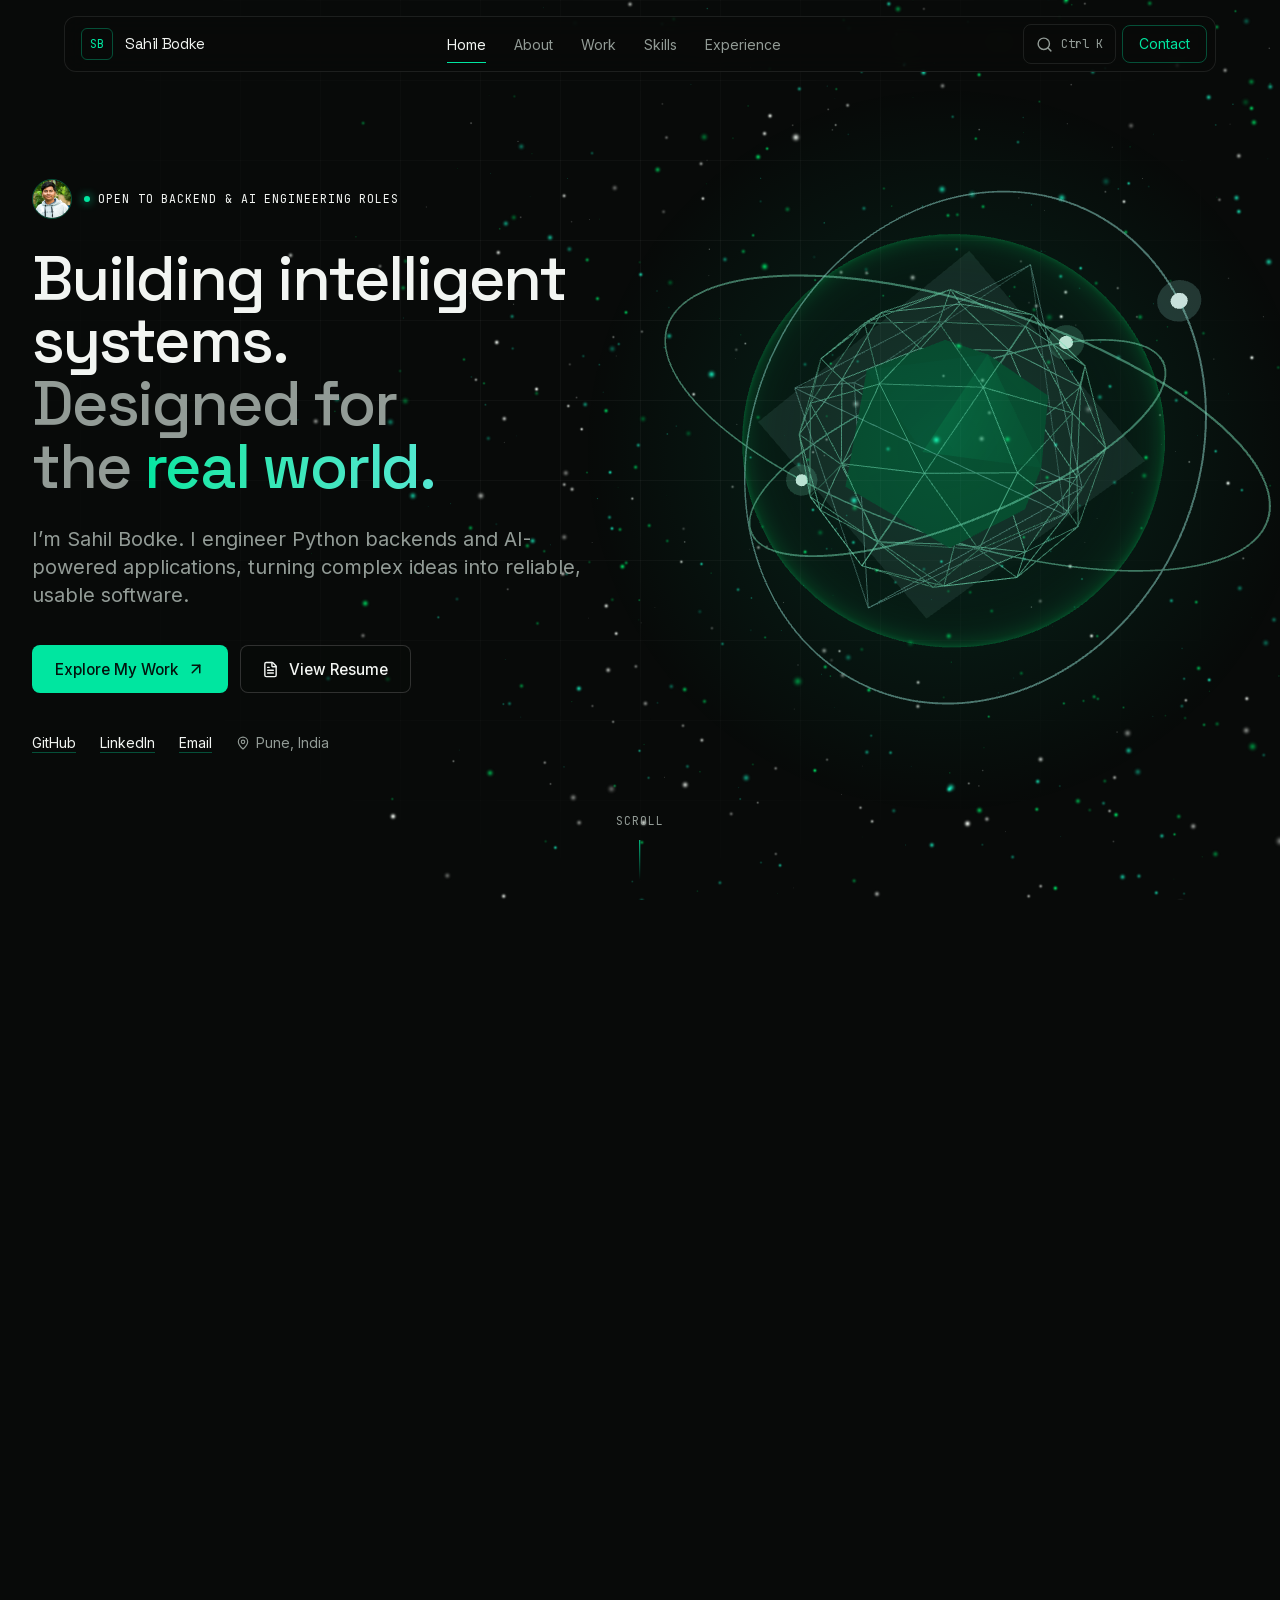
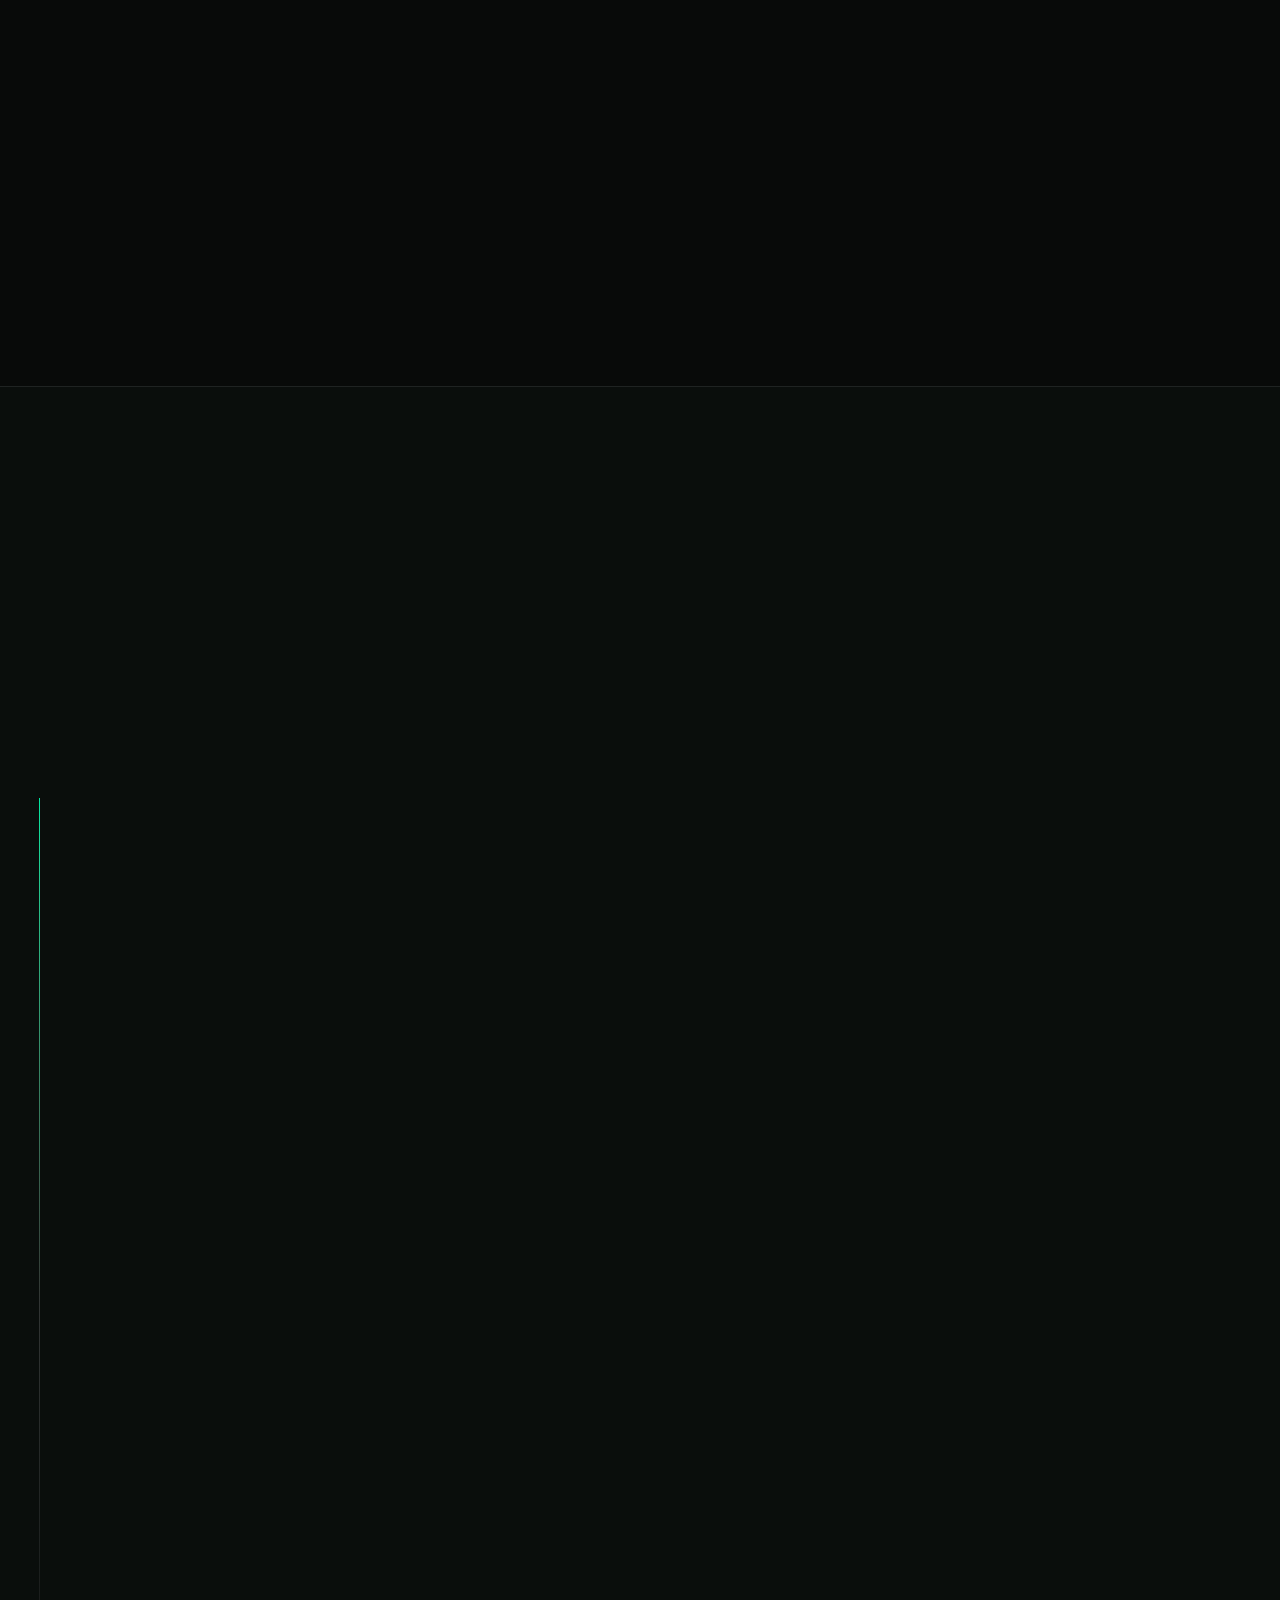
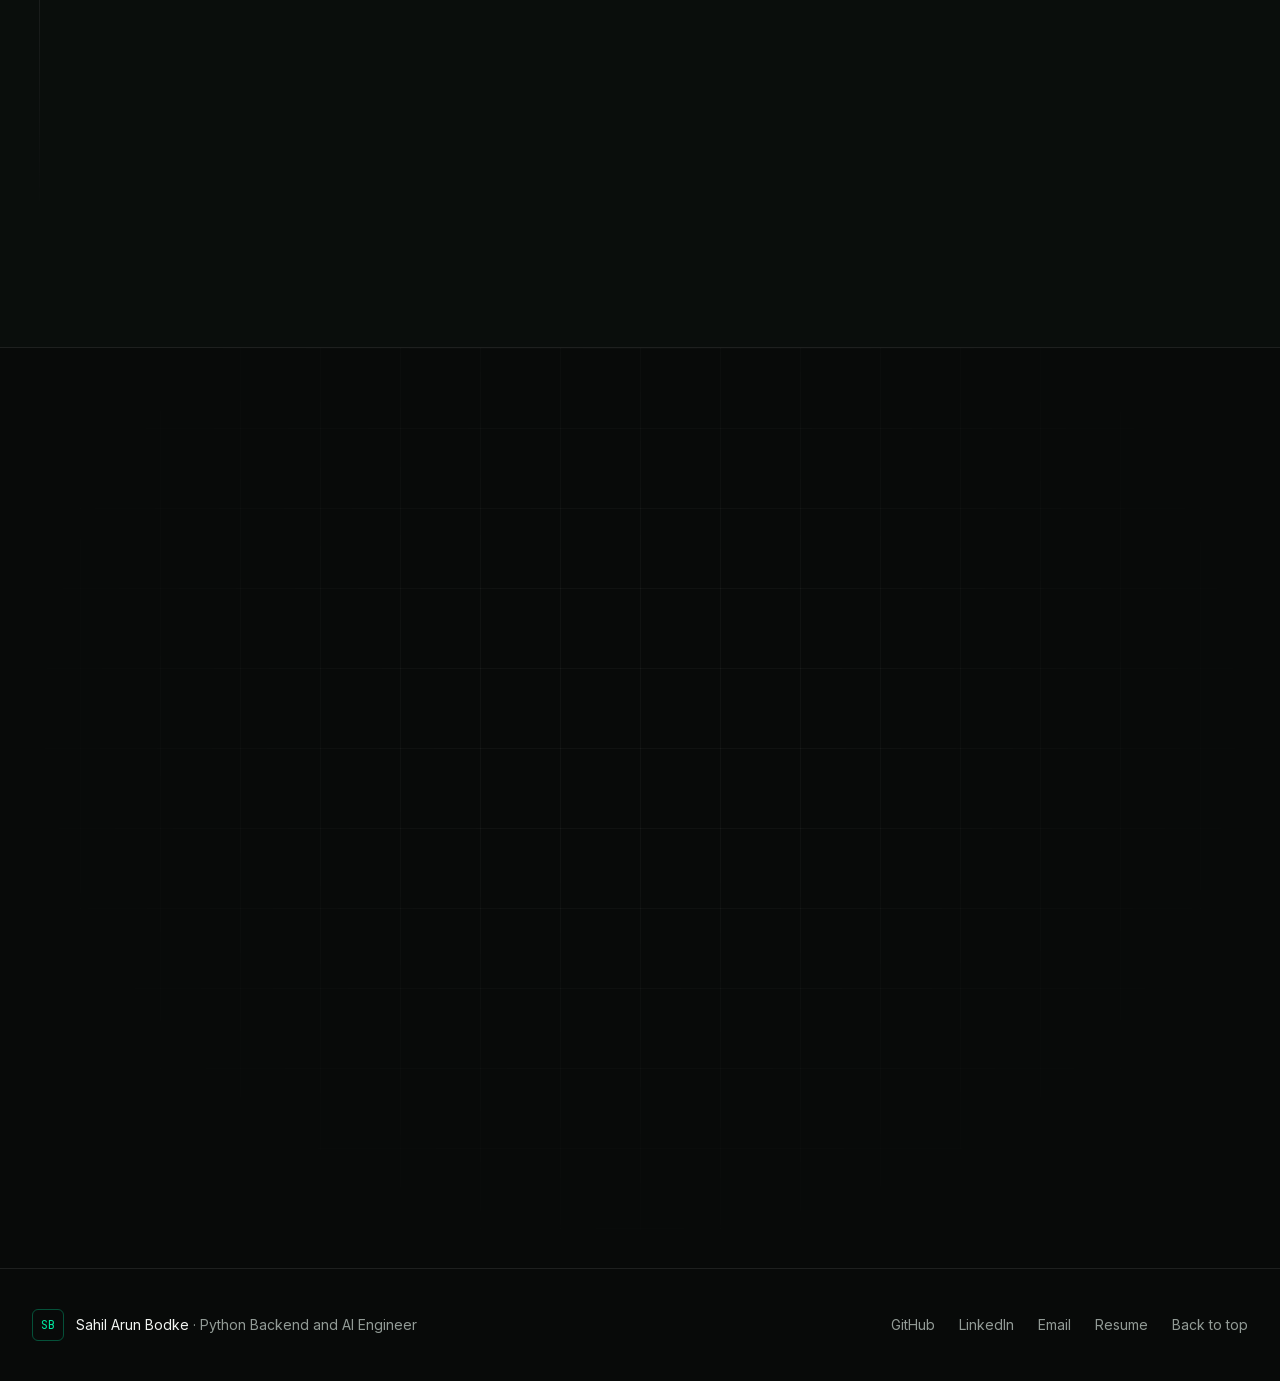
==== commit d16c68d1: "Deploy portfolio 2026-11-12 09.57 Co-Authored-By: Claude Opus 5.5 <noreply@anthropic.com>" ====
--- a/index.html
+++ b/index.html
@@ -1 +1 @@
-<!DOCTYPE html><html lang="en" class="RNs2Mq_variable _0bjUvq_variable -5dQCq_variable"><head><meta charSet="utf-8"/><meta name="viewport" content="width=device-width, initial-scale=1"/><link rel="preload" href="/_next/static/media/051742360c26797e-s.p.1bkzbscqrt8rl.woff2" as="font" crossorigin="" type="font/woff2"/><link rel="preload" href="/_next/static/media/0c89a48fa5027cee-s.p.2cyn07wtgehh0.woff2" as="font" crossorigin="" type="font/woff2"/><link rel="preload" href="/_next/static/media/83afe278b6a6bb3c-s.p.2bn3s6zvc0dyp.woff2" as="font" crossorigin="" type="font/woff2"/><link rel="preload" as="image" href="/_next/static/media/sahil-bodke.3d1oq86t4mrnl.jpg"/><link rel="stylesheet" href="/_next/static/chunks/1mz1c7ae8h3ws.css" data-precedence="next"/><link rel="preload" as="script" fetchPriority="low" href="/_next/static/chunks/1ckvzn7sfprko.js"/><script src="/_next/static/chunks/2r4s4h5xul1n-.js" async=""></script><script src="/_next/static/chunks/0s7mvllxht1mo.js" async=""></script><script src="/_next/static/chunks/1ar3ax_-2xzvy.js" async=""></script><script src="/_next/static/chunks/turbopack-2c3mg3r-05n1w.js" async=""></script><script src="/_next/static/chunks/0umf92h1sb77c.js" async=""></script><script src="/_next/static/chunks/3pklyg4zas38w.js" async=""></script><script src="/_next/static/chunks/2ofw1f67iur4z.js" async=""></script><script src="/_next/static/chunks/3ouyn_b4pes4y.js" async=""></script><meta name="theme-color" content="#080a09"/><meta name="color-scheme" content="dark"/><title>Sahil Arun Bodke — Python Backend and AI Engineer</title><meta name="description" content="Portfolio of Sahil Arun Bodke, a Python backend and AI engineer in Pune building REST APIs, Retrieval-Augmented Generation systems and LLM applications."/><link rel="author" href="https://www.linkedin.com/in/sahil-bodke-engineer"/><meta name="author" content="Sahil Arun Bodke"/><meta name="keywords" content="Sahil Bodke,Python backend engineer,AI engineer,Generative AI,RAG,FastAPI,LLM applications,Pune"/><meta name="creator" content="Sahil Arun Bodke"/><meta name="robots" content="index, follow"/><link rel="canonical" href="https://sb110604.github.io/"/><meta property="og:title" content="Sahil Arun Bodke — Python Backend and AI Engineer"/><meta property="og:description" content="Portfolio of Sahil Arun Bodke, a Python backend and AI engineer in Pune building REST APIs, Retrieval-Augmented Generation systems and LLM applications."/><meta property="og:url" content="https://sb110604.github.io/"/><meta property="og:site_name" content="Sahil Bodke"/><meta property="og:locale" content="en_IN"/><meta property="og:image" content="https://sb110604.github.io/opengraph-image?929f82852dce82c0"/><meta property="og:image:type" content="image/png"/><meta property="og:image:width" content="1200"/><meta property="og:image:height" content="630"/><meta property="og:image:alt" content="Sahil Arun Bodke — Python Backend and AI Engineer"/><meta property="og:type" content="website"/><meta name="twitter:card" content="summary_large_image"/><meta name="twitter:title" content="Sahil Arun Bodke — Python Backend and AI Engineer"/><meta name="twitter:description" content="Portfolio of Sahil Arun Bodke, a Python backend and AI engineer in Pune building REST APIs, Retrieval-Augmented Generation systems and LLM applications."/><meta name="twitter:image" content="https://sb110604.github.io/opengraph-image?929f82852dce82c0"/><meta name="twitter:image:alt" content="Sahil Arun Bodke — Python Backend and AI Engineer"/><meta name="twitter:image:type" content="image/png"/><meta name="twitter:image:width" content="1200"/><meta name="twitter:image:height" content="630"/><link rel="icon" href="/icon.svg?icon.13ws6exduop89.svg" sizes="any" type="image/svg+xml"/><meta name="next-size-adjust" content=""/><script src="/_next/static/chunks/0cz1d0mv5g_q7.js" noModule=""></script></head><body><div hidden=""><!--$--><!--/$--></div><a href="#main" class="sr-only focus:not-sr-only focus:fixed focus:left-4 focus:top-4 focus:z-[60] focus:rounded-lg focus:bg-accent focus:px-4 focus:py-2 focus:text-bg">Skip to content</a><div aria-hidden="true" class="pointer-events-none inset-x-0 top-0 z-0 h-[100svh] overflow-hidden absolute"></div><div aria-hidden="true" class="pointer-events-none fixed inset-x-0 top-0 z-50 h-px"><div style="transform:scaleX(0)" class="h-full origin-left bg-gradient-to-r from-accent to-accent-2"></div></div><header class="fixed inset-x-0 top-3 z-40 px-3 sm:top-4 sm:px-6"><nav aria-label="Primary" class="mx-auto flex h-14 max-w-6xl items-center justify-between rounded-xl border border-line bg-bg/75 pl-4 pr-2 backdrop-blur-md"><a class="flex items-center gap-3" href="#home"><span class="grid size-8 place-items-center rounded-md border border-line-accent font-mono text-xs text-accent">SB</span><span class="font-display text-[0.95rem] tracking-tight">Sahil Bodke</span></a><ul class="hidden items-center gap-7 md:flex"><li><a aria-current="location" class="relative py-2 text-sm transition-colors hover:text-ink text-ink" href="#home">Home<span aria-hidden="true" class="absolute inset-x-0 -bottom-0.5 h-px origin-left bg-accent transition-transform duration-300 scale-x-100"></span></a></li><li><a class="relative py-2 text-sm transition-colors hover:text-ink text-muted" href="#about">About<span aria-hidden="true" class="absolute inset-x-0 -bottom-0.5 h-px origin-left bg-accent transition-transform duration-300 scale-x-0"></span></a></li><li><a class="relative py-2 text-sm transition-colors hover:text-ink text-muted" href="#work">Work<span aria-hidden="true" class="absolute inset-x-0 -bottom-0.5 h-px origin-left bg-accent transition-transform duration-300 scale-x-0"></span></a></li><li><a class="relative py-2 text-sm transition-colors hover:text-ink text-muted" href="#skills">Skills<span aria-hidden="true" class="absolute inset-x-0 -bottom-0.5 h-px origin-left bg-accent transition-transform duration-300 scale-x-0"></span></a></li><li><a class="relative py-2 text-sm transition-colors hover:text-ink text-muted" href="#experience">Experience<span aria-hidden="true" class="absolute inset-x-0 -bottom-0.5 h-px origin-left bg-accent transition-transform duration-300 scale-x-0"></span></a></li></ul><div class="flex items-center gap-1.5"><button type="button" aria-label="Open command palette" aria-keyshortcuts="Control+K Meta+K" class="flex h-10 items-center gap-2 rounded-lg px-2.5 text-muted transition-colors hover:text-ink lg:border lg:border-line lg:px-3"><svg xmlns="http://www.w3.org/2000/svg" width="17" height="17" viewBox="0 0 24 24" fill="none" stroke="currentColor" stroke-width="2" stroke-linecap="round" stroke-linejoin="round" class="lucide lucide-search" aria-hidden="true"><path d="m21 21-4.34-4.34"></path><circle cx="11" cy="11" r="8"></circle></svg><span class="hidden font-mono text-xs lg:block">Ctrl K</span></button><a class="rounded-lg border border-line-accent px-4 py-2 text-sm text-accent transition-colors hover:bg-accent hover:text-bg" href="#contact">Contact</a><button type="button" class="grid size-10 place-items-center rounded-lg text-ink md:hidden" aria-expanded="false" aria-controls="mobile-menu" aria-label="Open menu"><svg xmlns="http://www.w3.org/2000/svg" width="20" height="20" viewBox="0 0 24 24" fill="none" stroke="currentColor" stroke-width="2" stroke-linecap="round" stroke-linejoin="round" class="lucide lucide-menu" aria-hidden="true"><path d="M4 5h16"></path><path d="M4 12h16"></path><path d="M4 19h16"></path></svg></button></div></nav><div id="mobile-menu" hidden="" class="mx-auto mt-2 max-w-6xl rounded-xl border border-line bg-bg/95 p-2 backdrop-blur-md md:hidden"><ul><li><a aria-current="location" class="flex min-h-12 items-center justify-between rounded-lg px-4 text-base text-accent" href="#home">Home<span aria-hidden="true" class="font-mono text-xs text-muted">/<!-- -->home</span></a></li><li><a class="flex min-h-12 items-center justify-between rounded-lg px-4 text-base text-ink" href="#about">About<span aria-hidden="true" class="font-mono text-xs text-muted">/<!-- -->about</span></a></li><li><a class="flex min-h-12 items-center justify-between rounded-lg px-4 text-base text-ink" href="#work">Work<span aria-hidden="true" class="font-mono text-xs text-muted">/<!-- -->work</span></a></li><li><a class="flex min-h-12 items-center justify-between rounded-lg px-4 text-base text-ink" href="#skills">Skills<span aria-hidden="true" class="font-mono text-xs text-muted">/<!-- -->skills</span></a></li><li><a class="flex min-h-12 items-center justify-between rounded-lg px-4 text-base text-ink" href="#experience">Experience<span aria-hidden="true" class="font-mono text-xs text-muted">/<!-- -->experience</span></a></li></ul></div><dialog aria-label="Command palette" class="m-auto mt-[12vh] w-[min(40rem,calc(100vw-1.5rem))] rounded-xl border border-line-strong bg-bg-2 p-0 text-ink shadow-[0_30px_80px_rgb(0_0_0/0.6)] backdrop:bg-black/60 backdrop:backdrop-blur-sm"><div class="flex items-center gap-3 border-b border-line px-4"><svg xmlns="http://www.w3.org/2000/svg" width="18" height="18" viewBox="0 0 24 24" fill="none" stroke="currentColor" stroke-width="2" stroke-linecap="round" stroke-linejoin="round" class="lucide lucide-search shrink-0 text-muted" aria-hidden="true"><path d="m21 21-4.34-4.34"></path><circle cx="11" cy="11" r="8"></circle></svg><input type="text" role="combobox" aria-expanded="true" aria-controls="cmd-list" aria-activedescendant="cmd-go-home" aria-label="Search sections, projects and actions" placeholder="Search sections, projects, actions…" autoComplete="off" spellCheck="false" class="h-14 w-full bg-transparent text-base outline-none placeholder:text-muted/70 focus-visible:outline-none" value=""/><kbd class="meta hidden rounded border border-line px-1.5 py-0.5 sm:block">Esc</kbd></div><ul id="cmd-list" role="listbox" aria-label="Results" class="max-h-[min(24rem,55vh)] overflow-y-auto p-2"><li role="presentation"><p class="meta px-3 pb-1 pt-3">Go to</p><div id="cmd-go-home" role="option" aria-selected="true" class="flex min-h-11 cursor-pointer items-center justify-between gap-4 rounded-lg px-3 text-[0.95rem] bg-accent/12 text-accent"><span class="flex min-w-0 items-center gap-2"><span class="truncate">Home</span></span><span class="flex shrink-0 items-center gap-3"><svg xmlns="http://www.w3.org/2000/svg" width="14" height="14" viewBox="0 0 24 24" fill="none" stroke="currentColor" stroke-width="2" stroke-linecap="round" stroke-linejoin="round" class="lucide lucide-corner-down-left" aria-hidden="true"><path d="M20 4v7a4 4 0 0 1-4 4H4"></path><path d="m9 10-5 5 5 5"></path></svg></span></div></li><li role="presentation"><div id="cmd-go-about" role="option" aria-selected="false" class="flex min-h-11 cursor-pointer items-center justify-between gap-4 rounded-lg px-3 text-[0.95rem] text-ink"><span class="flex min-w-0 items-center gap-2"><span class="truncate">About</span></span><span class="flex shrink-0 items-center gap-3"></span></div></li><li role="presentation"><div id="cmd-go-systems" role="option" aria-selected="false" class="flex min-h-11 cursor-pointer items-center justify-between gap-4 rounded-lg px-3 text-[0.95rem] text-ink"><span class="flex min-w-0 items-center gap-2"><span class="truncate">Systems I build</span></span><span class="flex shrink-0 items-center gap-3"></span></div></li><li role="presentation"><div id="cmd-go-work" role="option" aria-selected="false" class="flex min-h-11 cursor-pointer items-center justify-between gap-4 rounded-lg px-3 text-[0.95rem] text-ink"><span class="flex min-w-0 items-center gap-2"><span class="truncate">Selected work</span></span><span class="flex shrink-0 items-center gap-3"></span></div></li><li role="presentation"><div id="cmd-go-details" role="option" aria-selected="false" class="flex min-h-11 cursor-pointer items-center justify-between gap-4 rounded-lg px-3 text-[0.95rem] text-ink"><span class="flex min-w-0 items-center gap-2"><span class="truncate">Engineering details</span></span><span class="flex shrink-0 items-center gap-3"></span></div></li><li role="presentation"><div id="cmd-go-skills" role="option" aria-selected="false" class="flex min-h-11 cursor-pointer items-center justify-between gap-4 rounded-lg px-3 text-[0.95rem] text-ink"><span class="flex min-w-0 items-center gap-2"><span class="truncate">Skills</span></span><span class="flex shrink-0 items-center gap-3"></span></div></li><li role="presentation"><div id="cmd-go-experience" role="option" aria-selected="false" class="flex min-h-11 cursor-pointer items-center justify-between gap-4 rounded-lg px-3 text-[0.95rem] text-ink"><span class="flex min-w-0 items-center gap-2"><span class="truncate">Experience</span></span><span class="flex shrink-0 items-center gap-3"></span></div></li><li role="presentation"><div id="cmd-go-contact" role="option" aria-selected="false" class="flex min-h-11 cursor-pointer items-center justify-between gap-4 rounded-lg px-3 text-[0.95rem] text-ink"><span class="flex min-w-0 items-center gap-2"><span class="truncate">Contact</span></span><span class="flex shrink-0 items-center gap-3"></span></div></li><li role="presentation"><p class="meta px-3 pb-1 pt-3">Projects</p><div id="cmd-project-best-food-services" role="option" aria-selected="false" class="flex min-h-11 cursor-pointer items-center justify-between gap-4 rounded-lg px-3 text-[0.95rem] text-ink"><span class="flex min-w-0 items-center gap-2"><span class="truncate">Best Food Services</span></span><span class="flex shrink-0 items-center gap-3"><span class="hidden max-w-56 truncate font-mono text-xs text-muted sm:block">Live product · Client engagement</span></span></div></li><li role="presentation"><div id="cmd-project-smartstock-rpa" role="option" aria-selected="false" class="flex min-h-11 cursor-pointer items-center justify-between gap-4 rounded-lg px-3 text-[0.95rem] text-ink"><span class="flex min-w-0 items-center gap-2"><span class="truncate">SmartStock RPA</span></span><span class="flex shrink-0 items-center gap-3"><span class="hidden max-w-56 truncate font-mono text-xs text-muted sm:block">Open source · Independent project</span></span></div></li><li role="presentation"><div id="cmd-project-agentgate" role="option" aria-selected="false" class="flex min-h-11 cursor-pointer items-center justify-between gap-4 rounded-lg px-3 text-[0.95rem] text-ink"><span class="flex min-w-0 items-center gap-2"><span class="truncate">agentgate</span></span><span class="flex shrink-0 items-center gap-3"><span class="hidden max-w-56 truncate font-mono text-xs text-muted sm:block">Open source · Independent project</span></span></div></li><li role="presentation"><div id="cmd-project-ragforge" role="option" aria-selected="false" class="flex min-h-11 cursor-pointer items-center justify-between gap-4 rounded-lg px-3 text-[0.95rem] text-ink"><span class="flex min-w-0 items-center gap-2"><span class="truncate">ragforge</span></span><span class="flex shrink-0 items-center gap-3"><span class="hidden max-w-56 truncate font-mono text-xs text-muted sm:block">Open source · Independent project</span></span></div></li><li role="presentation"><div id="cmd-project-repolens" role="option" aria-selected="false" class="flex min-h-11 cursor-pointer items-center justify-between gap-4 rounded-lg px-3 text-[0.95rem] text-ink"><span class="flex min-w-0 items-center gap-2"><span class="truncate">repolens</span></span><span class="flex shrink-0 items-center gap-3"><span class="hidden max-w-56 truncate font-mono text-xs text-muted sm:block">Open source · Independent project</span></span></div></li><li role="presentation"><div id="cmd-project-multimodal-rag-assistant" role="option" aria-selected="false" class="flex min-h-11 cursor-pointer items-center justify-between gap-4 rounded-lg px-3 text-[0.95rem] text-ink"><span class="flex min-w-0 items-center gap-2"><span class="truncate">RAG Knowledge Assistant</span></span><span class="flex shrink-0 items-center gap-3"><span class="hidden max-w-56 truncate font-mono text-xs text-muted sm:block">Independent project</span></span></div></li><li role="presentation"><div id="cmd-project-fake-news-detection" role="option" aria-selected="false" class="flex min-h-11 cursor-pointer items-center justify-between gap-4 rounded-lg px-3 text-[0.95rem] text-ink"><span class="flex min-w-0 items-center gap-2"><span class="truncate">Fake-News Detection</span></span><span class="flex shrink-0 items-center gap-3"><span class="hidden max-w-56 truncate font-mono text-xs text-muted sm:block">Independent project</span></span></div></li><li role="presentation"><div id="cmd-project-industrial-safety-system" role="option" aria-selected="false" class="flex min-h-11 cursor-pointer items-center justify-between gap-4 rounded-lg px-3 text-[0.95rem] text-ink"><span class="flex min-w-0 items-center gap-2"><span class="truncate">Industrial Safety System</span></span><span class="flex shrink-0 items-center gap-3"><span class="hidden max-w-56 truncate font-mono text-xs text-muted sm:block">Academic capstone · Final-year B.E.</span></span></div></li><li role="presentation"><div id="cmd-project-credential-verification" role="option" aria-selected="false" class="flex min-h-11 cursor-pointer items-center justify-between gap-4 rounded-lg px-3 text-[0.95rem] text-ink"><span class="flex min-w-0 items-center gap-2"><span class="truncate">Credential Verification</span></span><span class="flex shrink-0 items-center gap-3"><span class="hidden max-w-56 truncate font-mono text-xs text-muted sm:block">Independent project</span></span></div></li><li role="presentation"><div id="cmd-project-weather-forecasting-platform" role="option" aria-selected="false" class="flex min-h-11 cursor-pointer items-center justify-between gap-4 rounded-lg px-3 text-[0.95rem] text-ink"><span class="flex min-w-0 items-center gap-2"><span class="truncate">Weather Platform</span></span><span class="flex shrink-0 items-center gap-3"><span class="hidden max-w-56 truncate font-mono text-xs text-muted sm:block">Internship project · ProAzure</span></span></div></li><li role="presentation"><p class="meta px-3 pb-1 pt-3">Actions</p><div id="cmd-copy-email" role="option" aria-selected="false" class="flex min-h-11 cursor-pointer items-center justify-between gap-4 rounded-lg px-3 text-[0.95rem] text-ink"><span class="flex min-w-0 items-center gap-2"><span class="truncate">Copy email address</span></span><span class="flex shrink-0 items-center gap-3"><span class="hidden max-w-56 truncate font-mono text-xs text-muted sm:block">sahilbodke51@gmail.com</span></span></div></li><li role="presentation"><div id="cmd-resume" role="option" aria-selected="false" class="flex min-h-11 cursor-pointer items-center justify-between gap-4 rounded-lg px-3 text-[0.95rem] text-ink"><span class="flex min-w-0 items-center gap-2"><span class="truncate">View resume</span><svg xmlns="http://www.w3.org/2000/svg" width="14" height="14" viewBox="0 0 24 24" fill="none" stroke="currentColor" stroke-width="2" stroke-linecap="round" stroke-linejoin="round" class="lucide lucide-arrow-up-right shrink-0 opacity-70" aria-hidden="true"><path d="M7 7h10v10"></path><path d="M7 17 17 7"></path></svg></span><span class="flex shrink-0 items-center gap-3"></span></div></li><li role="presentation"><div id="cmd-github" role="option" aria-selected="false" class="flex min-h-11 cursor-pointer items-center justify-between gap-4 rounded-lg px-3 text-[0.95rem] text-ink"><span class="flex min-w-0 items-center gap-2"><span class="truncate">Open GitHub</span><svg xmlns="http://www.w3.org/2000/svg" width="14" height="14" viewBox="0 0 24 24" fill="none" stroke="currentColor" stroke-width="2" stroke-linecap="round" stroke-linejoin="round" class="lucide lucide-arrow-up-right shrink-0 opacity-70" aria-hidden="true"><path d="M7 7h10v10"></path><path d="M7 17 17 7"></path></svg></span><span class="flex shrink-0 items-center gap-3"><span class="hidden max-w-56 truncate font-mono text-xs text-muted sm:block">SB110604</span></span></div></li><li role="presentation"><div id="cmd-linkedin" role="option" aria-selected="false" class="flex min-h-11 cursor-pointer items-center justify-between gap-4 rounded-lg px-3 text-[0.95rem] text-ink"><span class="flex min-w-0 items-center gap-2"><span class="truncate">Open LinkedIn</span><svg xmlns="http://www.w3.org/2000/svg" width="14" height="14" viewBox="0 0 24 24" fill="none" stroke="currentColor" stroke-width="2" stroke-linecap="round" stroke-linejoin="round" class="lucide lucide-arrow-up-right shrink-0 opacity-70" aria-hidden="true"><path d="M7 7h10v10"></path><path d="M7 17 17 7"></path></svg></span><span class="flex shrink-0 items-center gap-3"></span></div></li><li role="presentation"><div id="cmd-live" role="option" aria-selected="false" class="flex min-h-11 cursor-pointer items-center justify-between gap-4 rounded-lg px-3 text-[0.95rem] text-ink"><span class="flex min-w-0 items-center gap-2"><span class="truncate">Visit bestfoodservices.in</span><svg xmlns="http://www.w3.org/2000/svg" width="14" height="14" viewBox="0 0 24 24" fill="none" stroke="currentColor" stroke-width="2" stroke-linecap="round" stroke-linejoin="round" class="lucide lucide-arrow-up-right shrink-0 opacity-70" aria-hidden="true"><path d="M7 7h10v10"></path><path d="M7 17 17 7"></path></svg></span><span class="flex shrink-0 items-center gap-3"></span></div></li></ul><div class="flex items-center justify-between gap-4 border-t border-line px-4 py-2.5 text-xs text-muted"><p role="status" aria-live="polite">23 results</p><p class="hidden font-mono sm:block">↑↓ move · Enter select · Esc close</p></div></dialog></header><nav aria-label="Page chapters" class="fixed right-6 top-1/2 z-30 hidden -translate-y-1/2 min-[1440px]:block"><ol class="flex flex-col items-end gap-1"><li><a href="#home" aria-current="location" class="group flex h-7 items-center justify-end gap-3"><span class="font-mono text-[0.65rem] uppercase tracking-[0.14em] transition-opacity duration-300 text-accent opacity-100">00<!-- --> <!-- -->Intro</span><span aria-hidden="true" class="h-px transition-all duration-300 w-8 bg-accent"></span></a></li><li><a href="#about" class="group flex h-7 items-center justify-end gap-3"><span class="font-mono text-[0.65rem] uppercase tracking-[0.14em] transition-opacity duration-300 text-muted opacity-0 group-hover:opacity-100 group-focus-visible:opacity-100">01<!-- --> <!-- -->The engineer</span><span aria-hidden="true" class="h-px transition-all duration-300 w-4 bg-line-strong group-hover:w-6 group-hover:bg-muted"></span></a></li><li><a href="#systems" class="group flex h-7 items-center justify-end gap-3"><span class="font-mono text-[0.65rem] uppercase tracking-[0.14em] transition-opacity duration-300 text-muted opacity-0 group-hover:opacity-100 group-focus-visible:opacity-100">02<!-- --> <!-- -->Systems</span><span aria-hidden="true" class="h-px transition-all duration-300 w-4 bg-line-strong group-hover:w-6 group-hover:bg-muted"></span></a></li><li><a href="#work" class="group flex h-7 items-center justify-end gap-3"><span class="font-mono text-[0.65rem] uppercase tracking-[0.14em] transition-opacity duration-300 text-muted opacity-0 group-hover:opacity-100 group-focus-visible:opacity-100">03<!-- --> <!-- -->Work</span><span aria-hidden="true" class="h-px transition-all duration-300 w-4 bg-line-strong group-hover:w-6 group-hover:bg-muted"></span></a></li><li><a href="#details" class="group flex h-7 items-center justify-end gap-3"><span class="font-mono text-[0.65rem] uppercase tracking-[0.14em] transition-opacity duration-300 text-muted opacity-0 group-hover:opacity-100 group-focus-visible:opacity-100">04<!-- --> <!-- -->Details</span><span aria-hidden="true" class="h-px transition-all duration-300 w-4 bg-line-strong group-hover:w-6 group-hover:bg-muted"></span></a></li><li><a href="#skills" class="group flex h-7 items-center justify-end gap-3"><span class="font-mono text-[0.65rem] uppercase tracking-[0.14em] transition-opacity duration-300 text-muted opacity-0 group-hover:opacity-100 group-focus-visible:opacity-100">05<!-- --> <!-- -->Skills</span><span aria-hidden="true" class="h-px transition-all duration-300 w-4 bg-line-strong group-hover:w-6 group-hover:bg-muted"></span></a></li><li><a href="#experience" class="group flex h-7 items-center justify-end gap-3"><span class="font-mono text-[0.65rem] uppercase tracking-[0.14em] transition-opacity duration-300 text-muted opacity-0 group-hover:opacity-100 group-focus-visible:opacity-100">06<!-- --> <!-- -->Experience</span><span aria-hidden="true" class="h-px transition-all duration-300 w-4 bg-line-strong group-hover:w-6 group-hover:bg-muted"></span></a></li><li><a href="#contact" class="group flex h-7 items-center justify-end gap-3"><span class="font-mono text-[0.65rem] uppercase tracking-[0.14em] transition-opacity duration-300 text-muted opacity-0 group-hover:opacity-100 group-focus-visible:opacity-100">07<!-- --> <!-- -->Contact</span><span aria-hidden="true" class="h-px transition-all duration-300 w-4 bg-line-strong group-hover:w-6 group-hover:bg-muted"></span></a></li></ol></nav><main id="main" class="relative z-10"><section id="home" class="relative flex min-h-[100svh] items-end lg:items-center"><div aria-hidden="true" class="pointer-events-none absolute inset-0 -z-10 overflow-hidden"><div class="grid-lines absolute inset-0"></div><div class="absolute left-1/2 top-[24svh] size-[34rem] -translate-x-1/2 -translate-y-1/2 rounded-full bg-[radial-gradient(circle,rgb(0_230_160/0.13),transparent_62%)] lg:left-[74%] lg:top-1/2 lg:size-[52rem]"></div></div><div class="shell pb-20 pt-[42svh] lg:pb-20 lg:pt-28"><div class="lg:max-w-[54%]"><div data-hero="true" style="--i:0" class="flex items-center gap-3"><img alt="" width="40" height="40" decoding="async" data-nimg="1" class="size-10 rounded-full border border-line-accent object-cover object-[50%_18%]" style="color:transparent" src="/_next/static/media/sahil-bodke.3d1oq86t4mrnl.jpg"/><p class="meta flex items-center gap-2 !text-ink"><span aria-hidden="true" class="size-1.5 rounded-full bg-accent shadow-[0_0_10px_var(--color-accent)]"></span>Open to backend &amp; AI engineering roles</p></div><h1 class="display-1 mt-7"><span data-hero="true" style="--i:1" class="block">Building intelligent systems.</span><span data-hero="true" style="--i:2" class="block text-muted">Designed for the <span class="bg-gradient-to-r from-accent to-accent-2 bg-clip-text text-transparent">real world.</span></span></h1><p data-hero="true" style="--i:3" class="mt-7 max-w-xl text-lg text-muted sm:text-xl">I’m Sahil Bodke. I engineer Python backends and AI-powered applications, turning complex ideas into reliable, usable software.</p><div data-hero="true" style="--i:4" class="mt-9 flex flex-wrap gap-3"><a href="#work" class="btn btn-primary">Explore My Work <svg xmlns="http://www.w3.org/2000/svg" width="18" height="18" viewBox="0 0 24 24" fill="none" stroke="currentColor" stroke-width="2" stroke-linecap="round" stroke-linejoin="round" class="lucide lucide-arrow-up-right" aria-hidden="true"><path d="M7 7h10v10"></path><path d="M7 17 17 7"></path></svg></a><a href="/documents/Sahil_Bodke_Resume.pdf" target="_blank" rel="noopener noreferrer" class="btn btn-ghost"><svg xmlns="http://www.w3.org/2000/svg" width="17" height="17" viewBox="0 0 24 24" fill="none" stroke="currentColor" stroke-width="2" stroke-linecap="round" stroke-linejoin="round" class="lucide lucide-file-text" aria-hidden="true"><path d="M6 22a2 2 0 0 1-2-2V4a2 2 0 0 1 2-2h8a2.4 2.4 0 0 1 1.704.706l3.588 3.588A2.4 2.4 0 0 1 20 8v12a2 2 0 0 1-2 2z"></path><path d="M14 2v5a1 1 0 0 0 1 1h5"></path><path d="M10 9H8"></path><path d="M16 13H8"></path><path d="M16 17H8"></path></svg> View Resume</a></div><ul data-hero="true" style="--i:5" class="mt-10 flex flex-wrap items-center gap-x-6 gap-y-2 text-sm text-muted"><li><a href="https://github.com/SB110604" target="_blank" rel="noopener noreferrer" class="text-link">GitHub</a></li><li><a href="https://www.linkedin.com/in/sahil-bodke-engineer" target="_blank" rel="noopener noreferrer" class="text-link">LinkedIn</a></li><li><a href="mailto:sahilbodke51@gmail.com" class="text-link">Email</a></li><li class="flex items-center gap-1.5"><svg xmlns="http://www.w3.org/2000/svg" width="14" height="14" viewBox="0 0 24 24" fill="none" stroke="currentColor" stroke-width="2" stroke-linecap="round" stroke-linejoin="round" class="lucide lucide-map-pin" aria-hidden="true"><path d="M20 10c0 4.993-5.539 10.193-7.399 11.799a1 1 0 0 1-1.202 0C9.539 20.193 4 14.993 4 10a8 8 0 0 1 16 0"></path><circle cx="12" cy="10" r="3"></circle></svg> Pune, India</li></ul></div></div><a href="#about" class="scroll-cue meta absolute bottom-5 left-1/2 hidden -translate-x-1/2 sm:block">Scroll</a></section><section id="about" class="relative py-24 sm:py-32"><div class="shell grid gap-12 lg:grid-cols-12 lg:gap-16"><figure data-reveal="true" class="lg:col-span-5"><div class="relative mx-auto max-w-sm lg:max-w-none"><div class="relative aspect-[4/5] overflow-hidden rounded-xl border border-line"><img alt="Portrait of Sahil Bodke" loading="lazy" width="1214" height="1280" decoding="async" data-nimg="1" class="h-full w-full object-cover object-[50%_20%]" style="color:transparent;background-size:cover;background-position:50% 50%;background-repeat:no-repeat;background-image:url(&quot;data:image/svg+xml;charset=utf-8,%3Csvg xmlns=&#x27;http://www.w3.org/2000/svg&#x27; viewBox=&#x27;0 0 320 320&#x27;%3E%3Cfilter id=&#x27;b&#x27; color-interpolation-filters=&#x27;sRGB&#x27;%3E%3CfeGaussianBlur stdDeviation=&#x27;20&#x27;/%3E%3CfeColorMatrix values=&#x27;1 0 0 0 0 0 1 0 0 0 0 0 1 0 0 0 0 0 100 -1&#x27; result=&#x27;s&#x27;/%3E%3CfeFlood x=&#x27;0&#x27; y=&#x27;0&#x27; width=&#x27;100%25&#x27; height=&#x27;100%25&#x27;/%3E%3CfeComposite operator=&#x27;out&#x27; in=&#x27;s&#x27;/%3E%3CfeComposite in2=&#x27;SourceGraphic&#x27;/%3E%3CfeGaussianBlur stdDeviation=&#x27;20&#x27;/%3E%3C/filter%3E%3Cimage width=&#x27;100%25&#x27; height=&#x27;100%25&#x27; x=&#x27;0&#x27; y=&#x27;0&#x27; preserveAspectRatio=&#x27;none&#x27; style=&#x27;filter: url(%23b);&#x27; href=&#x27;[data-uri]&#x27;/%3E%3C/svg%3E&quot;)" src="/_next/static/media/sahil-bodke.3d1oq86t4mrnl.jpg"/><div aria-hidden="true" class="absolute inset-0 bg-gradient-to-t from-bg/70 via-transparent to-transparent"></div></div><span aria-hidden="true" class="absolute -left-2 -top-2 size-5 border-l border-t border-accent"></span><span aria-hidden="true" class="absolute -bottom-2 -right-2 size-5 border-b border-r border-accent"></span><figcaption class="meta absolute inset-x-4 bottom-4 flex justify-between !text-ink"><span>Sahil Arun Bodke</span><span>Pune, IN</span></figcaption></div></figure><div class="lg:col-span-7"><div data-reveal="true"><p class="eyebrow flex items-center gap-3"><span class="text-muted">01</span><span aria-hidden="true" class="h-px w-8 bg-line-accent"></span>The engineer</p><h2 class="display-2 mt-5">I build software where reliable backend engineering meets practical AI.</h2></div><div data-reveal="true" class="mt-7 max-w-2xl space-y-4 text-lg text-muted"><p>I’m a Computer Engineering graduate from Pune. My work spans Python APIs, data systems, Retrieval-Augmented Generation, machine learning and application security.</p><p>Most recently I designed, built and released a live food-delivery product — three Android apps and a web platform on one REST API — owning the architecture, database design and releases. Alongside that I build RAG systems that cite their sources and say so when they don’t know.</p></div><dl data-reveal="true" class="mt-10 grid gap-px overflow-hidden rounded-xl border border-line bg-line sm:grid-cols-2"><div class="bg-bg-2/90 px-5 py-4"><dt class="meta">Role</dt><dd class="mt-1 text-[0.95rem]">Python Backend and AI Engineer</dd></div><div class="bg-bg-2/90 px-5 py-4"><dt class="meta">Location</dt><dd class="mt-1 text-[0.95rem]">Pune, Maharashtra, India</dd></div><div class="bg-bg-2/90 px-5 py-4"><dt class="meta">Degree</dt><dd class="mt-1 text-[0.95rem]">B.E., Computer Engineering · 2026</dd></div><div class="bg-bg-2/90 px-5 py-4"><dt class="meta">CGPA</dt><dd class="mt-1 text-[0.95rem]">8.34 / 10 · First Class with Distinction</dd></div><div class="bg-bg-2/90 px-5 py-4"><dt class="meta">Final-year SGPA</dt><dd class="mt-1 text-[0.95rem]">9.63 / 10</dd></div><div class="bg-bg-2/90 px-5 py-4"><dt class="meta">University</dt><dd class="mt-1 text-[0.95rem]">Savitribai Phule Pune University</dd></div></dl><div data-reveal="true" class="mt-8"><h3 class="meta">Engineering interests</h3><ul class="mt-3 flex flex-wrap gap-2"><li class="chip">Python APIs</li><li class="chip">Retrieval-Augmented Generation</li><li class="chip">LLM applications</li><li class="chip">Agentic AI</li><li class="chip">Data systems</li><li class="chip">Application security</li></ul></div></div></div></section><section id="systems" class="relative lg:h-[165vh]"><div class="py-24 sm:py-32 lg:sticky lg:top-0 lg:flex lg:h-screen lg:items-center lg:py-0"><div class="shell grid items-center gap-12 lg:grid-cols-12"><div class="lg:col-span-4"><div data-reveal="true"><p class="eyebrow flex items-center gap-3"><span class="text-muted">02</span><span aria-hidden="true" class="h-px w-8 bg-line-accent"></span>Systems I build</p><h2 class="display-2 mt-5">From request, to retrieval, to release.</h2><p class="mt-5 text-lg text-muted">The pieces I work with, and how they connect. Select a node to see where it shows up in my work.</p></div><div data-reveal="true" aria-live="polite" class="panel mt-8 min-h-40 p-5"><p class="eyebrow">Python</p><p class="mt-3 text-[0.95rem] text-ink/90">The language under everything here — APIs, ML pipelines, automation and tooling.</p></div></div><div class="lg:col-span-8"><div data-reveal="true" class="relative hidden aspect-[100/62] md:block"><svg viewBox="0 0 100 62" class="absolute inset-0 h-full w-full" aria-hidden="true"><path data-sys-edge="true" d="M50 29.759999999999998 L28 23.56" pathLength="1" stroke-dasharray="1" fill="none" stroke-width="0.28" class="transition-[stroke] duration-300 stroke-accent"></path><path data-sys-edge="true" d="M28 23.56 L11 9.92" pathLength="1" stroke-dasharray="1" fill="none" stroke-width="0.16" class="transition-[stroke] duration-300 stroke-white/20"></path><path data-sys-edge="true" d="M28 23.56 L12 44.64" pathLength="1" stroke-dasharray="1" fill="none" stroke-width="0.16" class="transition-[stroke] duration-300 stroke-white/20"></path><path data-sys-edge="true" d="M28 23.56 L31 54.56" pathLength="1" stroke-dasharray="1" fill="none" stroke-width="0.16" class="transition-[stroke] duration-300 stroke-white/20"></path><path data-sys-edge="true" d="M50 29.759999999999998 L70 19.84" pathLength="1" stroke-dasharray="1" fill="none" stroke-width="0.28" class="transition-[stroke] duration-300 stroke-accent"></path><path data-sys-edge="true" d="M70 19.84 L88 38.44" pathLength="1" stroke-dasharray="1" fill="none" stroke-width="0.16" class="transition-[stroke] duration-300 stroke-white/20"></path><path data-sys-edge="true" d="M88 38.44 L71 52.08" pathLength="1" stroke-dasharray="1" fill="none" stroke-width="0.16" class="transition-[stroke] duration-300 stroke-white/20"></path><path data-sys-edge="true" d="M70 19.84 L71 52.08" pathLength="1" stroke-dasharray="1" fill="none" stroke-width="0.16" class="transition-[stroke] duration-300 stroke-white/20"></path><path data-sys-edge="true" d="M50 29.759999999999998 L50 7.4399999999999995" pathLength="1" stroke-dasharray="1" fill="none" stroke-width="0.28" class="transition-[stroke] duration-300 stroke-accent"></path><path data-sys-edge="true" d="M50 7.4399999999999995 L70 19.84" pathLength="1" stroke-dasharray="1" fill="none" stroke-width="0.16" class="transition-[stroke] duration-300 stroke-white/20"></path><g class="motion-reduce:hidden"><circle r="0.55" class="fill-accent-2"><animateMotion dur="3.2s" begin="0s" repeatCount="indefinite" path="M50 29.759999999999998 L28 23.56"></animateMotion></circle><circle r="0.55" class="fill-accent-2"><animateMotion dur="3.9000000000000004s" begin="0.45s" repeatCount="indefinite" path="M28 23.56 L11 9.92"></animateMotion></circle><circle r="0.55" class="fill-accent-2"><animateMotion dur="4.6s" begin="0.9s" repeatCount="indefinite" path="M28 23.56 L12 44.64"></animateMotion></circle><circle r="0.55" class="fill-accent-2"><animateMotion dur="5.3s" begin="1.35s" repeatCount="indefinite" path="M28 23.56 L31 54.56"></animateMotion></circle><circle r="0.55" class="fill-accent-2"><animateMotion dur="3.2s" begin="1.8s" repeatCount="indefinite" path="M50 29.759999999999998 L70 19.84"></animateMotion></circle><circle r="0.55" class="fill-accent-2"><animateMotion dur="3.9000000000000004s" begin="2.25s" repeatCount="indefinite" path="M70 19.84 L88 38.44"></animateMotion></circle><circle r="0.55" class="fill-accent-2"><animateMotion dur="4.6s" begin="2.7s" repeatCount="indefinite" path="M88 38.44 L71 52.08"></animateMotion></circle><circle r="0.55" class="fill-accent-2"><animateMotion dur="5.3s" begin="3.15s" repeatCount="indefinite" path="M70 19.84 L71 52.08"></animateMotion></circle><circle r="0.55" class="fill-accent-2"><animateMotion dur="3.2s" begin="3.6s" repeatCount="indefinite" path="M50 29.759999999999998 L50 7.4399999999999995"></animateMotion></circle><circle r="0.55" class="fill-accent-2"><animateMotion dur="3.9000000000000004s" begin="4.05s" repeatCount="indefinite" path="M50 7.4399999999999995 L70 19.84"></animateMotion></circle></g></svg><div class="absolute -translate-x-1/2 -translate-y-1/2" style="left:50%;top:48%"><div data-sys-node="true"><button type="button" aria-pressed="true" class="flex min-h-11 items-center gap-2 rounded-lg border px-3.5 text-left font-mono text-xs transition-colors border-accent bg-[#0a2a20] text-accent"><span aria-hidden="true" class="size-1.5 rounded-full bg-accent"></span>Python</button></div></div><div class="absolute -translate-x-1/2 -translate-y-1/2" style="left:28%;top:38%"><div data-sys-node="true"><button type="button" aria-pressed="false" class="flex min-h-11 items-center gap-2 rounded-lg border px-3.5 text-left font-mono text-xs transition-colors border-line-strong bg-bg-2 text-ink hover:border-line-accent"><span aria-hidden="true" class="size-1.5 rounded-full bg-muted"></span>FastAPI</button></div></div><div class="absolute -translate-x-1/2 -translate-y-1/2" style="left:11%;top:16%"><div data-sys-node="true"><button type="button" aria-pressed="false" class="flex min-h-11 items-center gap-2 rounded-lg border px-3.5 text-left font-mono text-xs transition-colors border-line-strong bg-bg-2 text-ink hover:border-line-accent"><span aria-hidden="true" class="size-1.5 rounded-full bg-muted"></span>Security</button></div></div><div class="absolute -translate-x-1/2 -translate-y-1/2" style="left:12%;top:72%"><div data-sys-node="true"><button type="button" aria-pressed="false" class="flex min-h-11 items-center gap-2 rounded-lg border px-3.5 text-left font-mono text-xs transition-colors border-line-strong bg-bg-2 text-ink hover:border-line-accent"><span aria-hidden="true" class="size-1.5 rounded-full bg-muted"></span>Databases</button></div></div><div class="absolute -translate-x-1/2 -translate-y-1/2" style="left:31%;top:88%"><div data-sys-node="true"><button type="button" aria-pressed="false" class="flex min-h-11 items-center gap-2 rounded-lg border px-3.5 text-left font-mono text-xs transition-colors border-line-strong bg-bg-2 text-ink hover:border-line-accent"><span aria-hidden="true" class="size-1.5 rounded-full bg-muted"></span>Deployment</button></div></div><div class="absolute -translate-x-1/2 -translate-y-1/2" style="left:70%;top:32%"><div data-sys-node="true"><button type="button" aria-pressed="false" class="flex min-h-11 items-center gap-2 rounded-lg border px-3.5 text-left font-mono text-xs transition-colors border-line-strong bg-bg-2 text-ink hover:border-line-accent"><span aria-hidden="true" class="size-1.5 rounded-full bg-muted"></span>RAG</button></div></div><div class="absolute -translate-x-1/2 -translate-y-1/2" style="left:88%;top:62%"><div data-sys-node="true"><button type="button" aria-pressed="false" class="flex min-h-11 items-center gap-2 rounded-lg border px-3.5 text-left font-mono text-xs transition-colors border-line-strong bg-bg-2 text-ink hover:border-line-accent"><span aria-hidden="true" class="size-1.5 rounded-full bg-muted"></span>Retrieval</button></div></div><div class="absolute -translate-x-1/2 -translate-y-1/2" style="left:71%;top:84%"><div data-sys-node="true"><button type="button" aria-pressed="false" class="flex min-h-11 items-center gap-2 rounded-lg border px-3.5 text-left font-mono text-xs transition-colors border-line-strong bg-bg-2 text-ink hover:border-line-accent"><span aria-hidden="true" class="size-1.5 rounded-full bg-muted"></span>LLMs</button></div></div><div class="absolute -translate-x-1/2 -translate-y-1/2" style="left:50%;top:12%"><div data-sys-node="true"><button type="button" aria-pressed="false" class="flex min-h-11 items-center gap-2 rounded-lg border px-3.5 text-left font-mono text-xs transition-colors border-line-strong bg-bg-2 text-ink hover:border-line-accent"><span aria-hidden="true" class="size-1.5 rounded-full bg-muted"></span>Tool orchestration</button></div></div></div><ul data-reveal="true" class="grid grid-cols-2 gap-2 md:hidden"><li><button type="button" aria-pressed="true" class="flex min-h-11 items-center gap-2 rounded-lg border px-3.5 text-left font-mono text-xs transition-colors border-accent bg-[#0a2a20] text-accent w-full"><span aria-hidden="true" class="size-1.5 rounded-full bg-accent"></span>Python</button></li><li><button type="button" aria-pressed="false" class="flex min-h-11 items-center gap-2 rounded-lg border px-3.5 text-left font-mono text-xs transition-colors border-line-strong bg-bg-2 text-ink hover:border-line-accent w-full"><span aria-hidden="true" class="size-1.5 rounded-full bg-muted"></span>FastAPI</button></li><li><button type="button" aria-pressed="false" class="flex min-h-11 items-center gap-2 rounded-lg border px-3.5 text-left font-mono text-xs transition-colors border-line-strong bg-bg-2 text-ink hover:border-line-accent w-full"><span aria-hidden="true" class="size-1.5 rounded-full bg-muted"></span>Security</button></li><li><button type="button" aria-pressed="false" class="flex min-h-11 items-center gap-2 rounded-lg border px-3.5 text-left font-mono text-xs transition-colors border-line-strong bg-bg-2 text-ink hover:border-line-accent w-full"><span aria-hidden="true" class="size-1.5 rounded-full bg-muted"></span>Databases</button></li><li><button type="button" aria-pressed="false" class="flex min-h-11 items-center gap-2 rounded-lg border px-3.5 text-left font-mono text-xs transition-colors border-line-strong bg-bg-2 text-ink hover:border-line-accent w-full"><span aria-hidden="true" class="size-1.5 rounded-full bg-muted"></span>Deployment</button></li><li><button type="button" aria-pressed="false" class="flex min-h-11 items-center gap-2 rounded-lg border px-3.5 text-left font-mono text-xs transition-colors border-line-strong bg-bg-2 text-ink hover:border-line-accent w-full"><span aria-hidden="true" class="size-1.5 rounded-full bg-muted"></span>RAG</button></li><li><button type="button" aria-pressed="false" class="flex min-h-11 items-center gap-2 rounded-lg border px-3.5 text-left font-mono text-xs transition-colors border-line-strong bg-bg-2 text-ink hover:border-line-accent w-full"><span aria-hidden="true" class="size-1.5 rounded-full bg-muted"></span>Retrieval</button></li><li><button type="button" aria-pressed="false" class="flex min-h-11 items-center gap-2 rounded-lg border px-3.5 text-left font-mono text-xs transition-colors border-line-strong bg-bg-2 text-ink hover:border-line-accent w-full"><span aria-hidden="true" class="size-1.5 rounded-full bg-muted"></span>LLMs</button></li><li><button type="button" aria-pressed="false" class="flex min-h-11 items-center gap-2 rounded-lg border px-3.5 text-left font-mono text-xs transition-colors border-line-strong bg-bg-2 text-ink hover:border-line-accent w-full"><span aria-hidden="true" class="size-1.5 rounded-full bg-muted"></span>Tool orchestration</button></li></ul></div></div></div></section><section id="work" class="relative border-t border-line py-24 sm:py-32"><div class="shell"><div data-reveal="true" class="max-w-3xl "><p class="eyebrow flex items-center gap-3"><span class="text-muted">03</span><span aria-hidden="true" class="h-px w-8 bg-line-accent"></span>Selected work</p><h2 class="display-2 mt-5">Six systems. One of them is live in production.</h2><div class="mt-5 max-w-2xl text-lg text-muted"><p>Each project is labelled for what it is — a client engagement, an internship project, an academic capstone or an independent build. Open any of them for the full case study.</p></div></div><div class="mt-12"><div><div data-reveal="true" class="flex flex-wrap items-center gap-2" role="group" aria-label="Filter projects by area"><button type="button" aria-pressed="true" class="flex min-h-11 items-center gap-2 rounded-lg border px-4 text-sm transition-colors border-accent bg-accent/10 text-accent">All<span class="font-mono text-[0.68rem] opacity-70">10</span></button><button type="button" aria-pressed="false" class="flex min-h-11 items-center gap-2 rounded-lg border px-4 text-sm transition-colors border-line text-muted hover:border-line-strong hover:text-ink">Backend<span class="font-mono text-[0.68rem] opacity-70">7</span></button><button type="button" aria-pressed="false" class="flex min-h-11 items-center gap-2 rounded-lg border px-4 text-sm transition-colors border-line text-muted hover:border-line-strong hover:text-ink">Generative AI<span class="font-mono text-[0.68rem] opacity-70">5</span></button><button type="button" aria-pressed="false" class="flex min-h-11 items-center gap-2 rounded-lg border px-4 text-sm transition-colors border-line text-muted hover:border-line-strong hover:text-ink">Machine Learning<span class="font-mono text-[0.68rem] opacity-70">3</span></button><button type="button" aria-pressed="false" class="flex min-h-11 items-center gap-2 rounded-lg border px-4 text-sm transition-colors border-line text-muted hover:border-line-strong hover:text-ink">IoT<span class="font-mono text-[0.68rem] opacity-70">1</span></button><button type="button" aria-pressed="false" class="flex min-h-11 items-center gap-2 rounded-lg border px-4 text-sm transition-colors border-line text-muted hover:border-line-strong hover:text-ink">Web3<span class="font-mono text-[0.68rem] opacity-70">1</span></button></div><p aria-live="polite" class="sr-only">Showing <!-- -->10<!-- --> of <!-- -->10<!-- --> projects<!-- -->.</p><div class="mt-8 grid gap-5 lg:grid-cols-12"><article data-reveal="true" class="lg:col-span-12"><div class="tilt group panel relative h-full overflow-hidden transition-colors duration-300 hover:border-line-accent focus-within:border-line-accent"><div class="card-glow" aria-hidden="true"></div><div class="relative flex h-full flex-col gap-8 p-6 sm:p-8 lg:flex-row lg:items-center lg:gap-12"><div class="flex flex-1 flex-col lg:max-w-[58%]"><div class="flex flex-wrap items-center gap-x-4 gap-y-2"><span class="chip gap-2 !border-line-accent !text-accent"><span aria-hidden="true" class="size-1.5 rounded-full bg-accent"></span>Live product · Client engagement</span><span class="meta">Product engineering</span></div><h3 class="mt-5 tracking-tight text-3xl sm:text-4xl"><a class="outline-none after:absolute after:inset-0 after:rounded-[inherit] focus-visible:after:outline-2 focus-visible:after:-outline-offset-2 focus-visible:after:outline-accent" href="/projects/best-food-services/">Best Food Services</a></h3><p class="mt-4 text-muted">A food-delivery product suite — three Android apps and a web platform — running on a single Python REST API that I designed, built and released end to end.</p><ul class="mt-6 flex flex-wrap gap-2" aria-label="Technology stack"><li class="chip">Python</li><li class="chip">REST API</li><li class="chip">JWT</li><li class="chip">Role-based access control</li><li class="chip">Relational schema design</li><li class="chip">Push notifications</li><li class="chip">Android</li></ul><div class="mt-auto flex flex-wrap items-center gap-x-6 gap-y-2 pt-8 text-sm"><span class="flex items-center gap-1.5 text-accent">Read the case study<svg xmlns="http://www.w3.org/2000/svg" width="16" height="16" viewBox="0 0 24 24" fill="none" stroke="currentColor" stroke-width="2" stroke-linecap="round" stroke-linejoin="round" class="lucide lucide-arrow-up-right transition-transform group-hover:-translate-y-0.5 group-hover:translate-x-0.5" aria-hidden="true"><path d="M7 7h10v10"></path><path d="M7 17 17 7"></path></svg></span><a href="https://bestfoodservices.in/" target="_blank" rel="noopener noreferrer" class="text-link relative z-10">Visit bestfoodservices.in</a></div></div><div class="order-first grid place-items-center rounded-lg border border-line bg-bg/60 text-accent lg:order-none lg:flex-1 lg:self-stretch"><svg viewBox="0 0 240 160" fill="none" stroke="currentColor" stroke-width="1.25" stroke-linecap="round" stroke-linejoin="round" aria-hidden="true" class="h-auto w-full max-w-xs p-4 transition-transform duration-500 group-hover:scale-[1.04] lg:max-w-md"><g><rect x="18" y="14" width="22" height="34" rx="4"></rect><path d="M24 42h10" stroke-opacity="0.5"></path><path d="M40 31C70 31 74 80 100 80" stroke-opacity="0.55"></path></g><g><rect x="18" y="63" width="22" height="34" rx="4"></rect><path d="M24 91h10" stroke-opacity="0.5"></path><path d="M40 80C70 80 74 80 100 80" stroke-opacity="0.55"></path></g><g><rect x="18" y="112" width="22" height="34" rx="4"></rect><path d="M24 140h10" stroke-opacity="0.5"></path><path d="M40 129C70 129 74 80 100 80" stroke-opacity="0.55"></path></g><rect x="100" y="60" width="40" height="40" rx="6"></rect><circle cx="120" cy="80" r="6" fill="currentColor" stroke="none"></circle><path d="M140 80h36"></path><ellipse cx="198" cy="58" rx="22" ry="7"></ellipse><path d="M176 58v44c0 4 10 7 22 7s22-3 22-7V58"></path><path d="M176 80c0 4 10 7 22 7s22-3 22-7" stroke-opacity="0.5"></path></svg></div></div></div></article><article data-reveal="true"><div class="tilt group panel relative h-full overflow-hidden transition-colors duration-300 hover:border-line-accent focus-within:border-line-accent"><div class="card-glow" aria-hidden="true"></div><div class="relative flex h-full flex-col gap-8 p-6 sm:p-8"><div class="flex flex-1 flex-col"><div class="flex flex-wrap items-center gap-x-4 gap-y-2"><span class="chip gap-2">Open source · Independent project</span><span class="meta">Agentic AI · Workflow automation</span></div><h3 class="mt-5 tracking-tight text-2xl sm:text-[1.7rem]"><a class="outline-none after:absolute after:inset-0 after:rounded-[inherit] focus-visible:after:outline-2 focus-visible:after:-outline-offset-2 focus-visible:after:outline-accent" href="/projects/smartstock-rpa/">SmartStock RPA — Agentic AI for Inventory &amp; Purchasing</a></h3><p class="mt-4 text-muted">Eight AI agents forecast demand, set reorder points, rank suppliers and flag anomalies every morning — then route each decision through an audited approval and purchase-order workflow so a person stays in control.</p><ul class="mt-6 flex flex-wrap gap-2" aria-label="Technology stack"><li class="chip">Python</li><li class="chip">FastAPI</li><li class="chip">SQLAlchemy</li><li class="chip">PostgreSQL</li><li class="chip">Celery</li></ul><div class="mt-auto flex flex-wrap items-center gap-x-6 gap-y-2 pt-8 text-sm"><span class="flex items-center gap-1.5 text-accent">Read the case study<svg xmlns="http://www.w3.org/2000/svg" width="16" height="16" viewBox="0 0 24 24" fill="none" stroke="currentColor" stroke-width="2" stroke-linecap="round" stroke-linejoin="round" class="lucide lucide-arrow-up-right transition-transform group-hover:-translate-y-0.5 group-hover:translate-x-0.5" aria-hidden="true"><path d="M7 7h10v10"></path><path d="M7 17 17 7"></path></svg></span></div></div><div class="order-first grid place-items-center rounded-lg border border-line bg-bg/60 text-accent"><svg viewBox="0 0 240 160" fill="none" stroke="currentColor" stroke-width="1.25" stroke-linecap="round" stroke-linejoin="round" aria-hidden="true" class="h-auto w-full max-w-xs p-4 transition-transform duration-500 group-hover:scale-[1.04]"></svg></div></div></div></article><article data-reveal="true"><div class="tilt group panel relative h-full overflow-hidden transition-colors duration-300 hover:border-line-accent focus-within:border-line-accent"><div class="card-glow" aria-hidden="true"></div><div class="relative flex h-full flex-col gap-8 p-6 sm:p-8"><div class="flex flex-1 flex-col"><div class="flex flex-wrap items-center gap-x-4 gap-y-2"><span class="chip gap-2">Open source · Independent project</span><span class="meta">Open-source library · Agentic AI</span></div><h3 class="mt-5 tracking-tight text-2xl sm:text-[1.7rem]"><a class="outline-none after:absolute after:inset-0 after:rounded-[inherit] focus-visible:after:outline-2 focus-visible:after:-outline-offset-2 focus-visible:after:outline-accent" href="/projects/agentgate/">agentgate — Multi-agent Orchestration with Approval Gates</a></h3><p class="mt-4 text-muted">A Python library that plans a task, routes each step to the agent allowed to do it, runs independent steps in parallel and pauses any risky tool call until a person approves it.</p><ul class="mt-6 flex flex-wrap gap-2" aria-label="Technology stack"><li class="chip">Python</li><li class="chip">pydantic</li><li class="chip">httpx</li><li class="chip">FastAPI</li><li class="chip">SQLite</li></ul><div class="mt-auto flex flex-wrap items-center gap-x-6 gap-y-2 pt-8 text-sm"><span class="flex items-center gap-1.5 text-accent">Read the case study<svg xmlns="http://www.w3.org/2000/svg" width="16" height="16" viewBox="0 0 24 24" fill="none" stroke="currentColor" stroke-width="2" stroke-linecap="round" stroke-linejoin="round" class="lucide lucide-arrow-up-right transition-transform group-hover:-translate-y-0.5 group-hover:translate-x-0.5" aria-hidden="true"><path d="M7 7h10v10"></path><path d="M7 17 17 7"></path></svg></span></div></div><div class="order-first grid place-items-center rounded-lg border border-line bg-bg/60 text-accent"><svg viewBox="0 0 240 160" fill="none" stroke="currentColor" stroke-width="1.25" stroke-linecap="round" stroke-linejoin="round" aria-hidden="true" class="h-auto w-full max-w-xs p-4 transition-transform duration-500 group-hover:scale-[1.04]"></svg></div></div></div></article><article data-reveal="true"><div class="tilt group panel relative h-full overflow-hidden transition-colors duration-300 hover:border-line-accent focus-within:border-line-accent"><div class="card-glow" aria-hidden="true"></div><div class="relative flex h-full flex-col gap-8 p-6 sm:p-8"><div class="flex flex-1 flex-col"><div class="flex flex-wrap items-center gap-x-4 gap-y-2"><span class="chip gap-2">Open source · Independent project</span><span class="meta">Open-source library · RAG</span></div><h3 class="mt-5 tracking-tight text-2xl sm:text-[1.7rem]"><a class="outline-none after:absolute after:inset-0 after:rounded-[inherit] focus-visible:after:outline-2 focus-visible:after:-outline-offset-2 focus-visible:after:outline-accent" href="/projects/ragforge/">ragforge — Hybrid-search RAG with Citations and Evaluation</a></h3><p class="mt-4 text-muted">Retrieval-augmented generation over PDFs and documents: semantic chunking, BM25 + vector search fused with Reciprocal Rank Fusion, reranking, cited answers and a built-in evaluation pipeline. Runs fully offline by default.</p><ul class="mt-6 flex flex-wrap gap-2" aria-label="Technology stack"><li class="chip">Python</li><li class="chip">NumPy</li><li class="chip">SQLite</li><li class="chip">BM25</li><li class="chip">FastEmbed</li></ul><div class="mt-auto flex flex-wrap items-center gap-x-6 gap-y-2 pt-8 text-sm"><span class="flex items-center gap-1.5 text-accent">Read the case study<svg xmlns="http://www.w3.org/2000/svg" width="16" height="16" viewBox="0 0 24 24" fill="none" stroke="currentColor" stroke-width="2" stroke-linecap="round" stroke-linejoin="round" class="lucide lucide-arrow-up-right transition-transform group-hover:-translate-y-0.5 group-hover:translate-x-0.5" aria-hidden="true"><path d="M7 7h10v10"></path><path d="M7 17 17 7"></path></svg></span></div></div><div class="order-first grid place-items-center rounded-lg border border-line bg-bg/60 text-accent"><svg viewBox="0 0 240 160" fill="none" stroke="currentColor" stroke-width="1.25" stroke-linecap="round" stroke-linejoin="round" aria-hidden="true" class="h-auto w-full max-w-xs p-4 transition-transform duration-500 group-hover:scale-[1.04]"></svg></div></div></div></article><article data-reveal="true"><div class="tilt group panel relative h-full overflow-hidden transition-colors duration-300 hover:border-line-accent focus-within:border-line-accent"><div class="card-glow" aria-hidden="true"></div><div class="relative flex h-full flex-col gap-8 p-6 sm:p-8"><div class="flex flex-1 flex-col"><div class="flex flex-wrap items-center gap-x-4 gap-y-2"><span class="chip gap-2">Open source · Independent project</span><span class="meta">Open-source developer tool</span></div><h3 class="mt-5 tracking-tight text-2xl sm:text-[1.7rem]"><a class="outline-none after:absolute after:inset-0 after:rounded-[inherit] focus-visible:after:outline-2 focus-visible:after:-outline-offset-2 focus-visible:after:outline-accent" href="/projects/repolens/">repolens — AI Software Engineering Assistant</a></h3><p class="mt-4 text-muted">Analyses Python repositories, explains functions, catches bugs and security issues, generates tests that are verified to pass, writes docs and reviews pull requests — from the AST, with an optional LLM.</p><ul class="mt-6 flex flex-wrap gap-2" aria-label="Technology stack"><li class="chip">Python</li><li class="chip">ast</li><li class="chip">pytest</li><li class="chip">FastAPI</li><li class="chip">Docker</li></ul><div class="mt-auto flex flex-wrap items-center gap-x-6 gap-y-2 pt-8 text-sm"><span class="flex items-center gap-1.5 text-accent">Read the case study<svg xmlns="http://www.w3.org/2000/svg" width="16" height="16" viewBox="0 0 24 24" fill="none" stroke="currentColor" stroke-width="2" stroke-linecap="round" stroke-linejoin="round" class="lucide lucide-arrow-up-right transition-transform group-hover:-translate-y-0.5 group-hover:translate-x-0.5" aria-hidden="true"><path d="M7 7h10v10"></path><path d="M7 17 17 7"></path></svg></span></div></div><div class="order-first grid place-items-center rounded-lg border border-line bg-bg/60 text-accent"><svg viewBox="0 0 240 160" fill="none" stroke="currentColor" stroke-width="1.25" stroke-linecap="round" stroke-linejoin="round" aria-hidden="true" class="h-auto w-full max-w-xs p-4 transition-transform duration-500 group-hover:scale-[1.04]"></svg></div></div></div></article><article data-reveal="true" class="lg:col-span-7"><div class="tilt group panel relative h-full overflow-hidden transition-colors duration-300 hover:border-line-accent focus-within:border-line-accent"><div class="card-glow" aria-hidden="true"></div><div class="relative flex h-full flex-col gap-8 p-6 sm:p-8"><div class="flex flex-1 flex-col"><div class="flex flex-wrap items-center gap-x-4 gap-y-2"><span class="chip gap-2">Independent project</span><span class="meta">Generative AI · Information retrieval</span></div><h3 class="mt-5 tracking-tight text-2xl sm:text-[1.7rem]"><a class="outline-none after:absolute after:inset-0 after:rounded-[inherit] focus-visible:after:outline-2 focus-visible:after:-outline-offset-2 focus-visible:after:outline-accent" href="/projects/multimodal-rag-assistant/">Multimodal RAG Knowledge Assistant with Voice Interface</a></h3><p class="mt-4 text-muted">A Retrieval-Augmented Generation assistant that answers technical-support questions from a document corpus, cites the passages it used, and says so when it cannot answer.</p><ul class="mt-6 flex flex-wrap gap-2" aria-label="Technology stack"><li class="chip">Python</li><li class="chip">FastAPI</li><li class="chip">LangChain</li><li class="chip">FAISS</li><li class="chip">Streamlit</li></ul><div class="mt-auto flex flex-wrap items-center gap-x-6 gap-y-2 pt-8 text-sm"><span class="flex items-center gap-1.5 text-accent">Read the case study<svg xmlns="http://www.w3.org/2000/svg" width="16" height="16" viewBox="0 0 24 24" fill="none" stroke="currentColor" stroke-width="2" stroke-linecap="round" stroke-linejoin="round" class="lucide lucide-arrow-up-right transition-transform group-hover:-translate-y-0.5 group-hover:translate-x-0.5" aria-hidden="true"><path d="M7 7h10v10"></path><path d="M7 17 17 7"></path></svg></span></div></div><div class="order-first grid place-items-center rounded-lg border border-line bg-bg/60 text-accent"><svg viewBox="0 0 240 160" fill="none" stroke="currentColor" stroke-width="1.25" stroke-linecap="round" stroke-linejoin="round" aria-hidden="true" class="h-auto w-full max-w-xs p-4 transition-transform duration-500 group-hover:scale-[1.04]"><rect x="30" y="34" width="44" height="58" rx="3" stroke-opacity="0.35"></rect><rect x="23" y="42" width="44" height="58" rx="3" stroke-opacity="0.6"></rect><rect x="16" y="50" width="44" height="58" rx="3" fill="#0d1210"></rect><path d="M24 64h28M24 74h28M24 84h18" stroke-opacity="0.6"></path><circle cx="100" cy="56" r="3" fill="currentColor" stroke-opacity="0.6"></circle><circle cx="114" cy="56" r="3" fill="none" stroke-opacity="0.6"></circle><circle cx="128" cy="56" r="3" fill="none" stroke-opacity="0.6"></circle><circle cx="142" cy="56" r="3" fill="none" stroke-opacity="0.6"></circle><circle cx="100" cy="70" r="3" fill="none" stroke-opacity="0.6"></circle><circle cx="114" cy="70" r="3" fill="none" stroke-opacity="0.6"></circle><circle cx="128" cy="70" r="3" fill="currentColor" stroke-opacity="0.6"></circle><circle cx="142" cy="70" r="3" fill="none" stroke-opacity="0.6"></circle><circle cx="100" cy="84" r="3" fill="none" stroke-opacity="0.6"></circle><circle cx="114" cy="84" r="3" fill="none" stroke-opacity="0.6"></circle><circle cx="128" cy="84" r="3" fill="none" stroke-opacity="0.6"></circle><circle cx="142" cy="84" r="3" fill="none" stroke-opacity="0.6"></circle><circle cx="100" cy="98" r="3" fill="none" stroke-opacity="0.6"></circle><circle cx="114" cy="98" r="3" fill="currentColor" stroke-opacity="0.6"></circle><circle cx="128" cy="98" r="3" fill="none" stroke-opacity="0.6"></circle><circle cx="142" cy="98" r="3" fill="none" stroke-opacity="0.6"></circle><rect x="166" y="50" width="58.333333333333336" height="8" rx="2" fill="currentColor" stroke-opacity="1"></rect><rect x="166" y="67" width="43.333333333333336" height="8" rx="2" fill="none" stroke-opacity="0.8"></rect><rect x="166" y="84" width="31.666666666666668" height="8" rx="2" fill="none" stroke-opacity="0.6"></rect><rect x="166" y="101" width="18.333333333333336" height="8" rx="2" fill="none" stroke-opacity="0.3999999999999999"></rect><path d="M74 78h18M148 78h12" stroke-dasharray="3 3"></path></svg></div></div></div></article><article data-reveal="true" class="lg:col-span-5"><div class="tilt group panel relative h-full overflow-hidden transition-colors duration-300 hover:border-line-accent focus-within:border-line-accent"><div class="card-glow" aria-hidden="true"></div><div class="relative flex h-full flex-col gap-8 p-6 sm:p-8"><div class="flex flex-1 flex-col"><div class="flex flex-wrap items-center gap-x-4 gap-y-2"><span class="chip gap-2">Independent project</span><span class="meta">Machine learning · Computer vision</span></div><h3 class="mt-5 tracking-tight text-2xl sm:text-[1.7rem]"><a class="outline-none after:absolute after:inset-0 after:rounded-[inherit] focus-visible:after:outline-2 focus-visible:after:-outline-offset-2 focus-visible:after:outline-accent" href="/projects/fake-news-detection/">Hybrid Multimodal Fake-News Detection Platform</a></h3><p class="mt-4 text-muted">A hybrid classifier that fuses text, image-forensics and propagation-pattern signals to label news as Real, Fake or Unverified — and routes uncertain cases to a human.</p><ul class="mt-6 flex flex-wrap gap-2" aria-label="Technology stack"><li class="chip">Python</li><li class="chip">PyTorch</li><li class="chip">FastAPI</li><li class="chip">Transformers</li><li class="chip">Computer vision</li></ul><div class="mt-auto flex flex-wrap items-center gap-x-6 gap-y-2 pt-8 text-sm"><span class="flex items-center gap-1.5 text-accent">Read the case study<svg xmlns="http://www.w3.org/2000/svg" width="16" height="16" viewBox="0 0 24 24" fill="none" stroke="currentColor" stroke-width="2" stroke-linecap="round" stroke-linejoin="round" class="lucide lucide-arrow-up-right transition-transform group-hover:-translate-y-0.5 group-hover:translate-x-0.5" aria-hidden="true"><path d="M7 7h10v10"></path><path d="M7 17 17 7"></path></svg></span></div></div><div class="order-first grid place-items-center rounded-lg border border-line bg-bg/60 text-accent"><svg viewBox="0 0 240 160" fill="none" stroke="currentColor" stroke-width="1.25" stroke-linecap="round" stroke-linejoin="round" aria-hidden="true" class="h-auto w-full max-w-xs p-4 transition-transform duration-500 group-hover:scale-[1.04]"><g><rect x="16" y="20" width="30" height="20" rx="3"></rect><path d="M46 30C80 30 80 80 104 80" stroke-opacity="0.6"></path></g><g><rect x="16" y="70" width="30" height="20" rx="3"></rect><path d="M46 80C80 80 80 80 104 80" stroke-opacity="0.6"></path></g><g><rect x="16" y="120" width="30" height="20" rx="3"></rect><path d="M46 130C80 130 80 80 104 80" stroke-opacity="0.6"></path></g><path d="M120 58l22 22-22 22-22-22z"></path><circle cx="120" cy="80" r="5" fill="currentColor" stroke="none"></circle><path d="M142 80c22 0 22-40 46-40M142 80h46M142 80c22 0 22 40 46 40" stroke-opacity="0.6"></path><circle cx="200" cy="40" r="10" fill="currentColor" fill-opacity="0.85"></circle><circle cx="200" cy="80" r="10"></circle><circle cx="200" cy="120" r="10" stroke-dasharray="3 3"></circle></svg></div></div></div></article><article data-reveal="true" class="lg:col-span-5"><div class="tilt group panel relative h-full overflow-hidden transition-colors duration-300 hover:border-line-accent focus-within:border-line-accent"><div class="card-glow" aria-hidden="true"></div><div class="relative flex h-full flex-col gap-8 p-6 sm:p-8"><div class="flex flex-1 flex-col"><div class="flex flex-wrap items-center gap-x-4 gap-y-2"><span class="chip gap-2">Academic capstone · Final-year B.E.</span><span class="meta">AI · IoT · Computer vision</span></div><h3 class="mt-5 tracking-tight text-2xl sm:text-[1.7rem]"><a class="outline-none after:absolute after:inset-0 after:rounded-[inherit] focus-visible:after:outline-2 focus-visible:after:-outline-offset-2 focus-visible:after:outline-accent" href="/projects/industrial-safety-system/">Next-Gen Industrial Safety System</a></h3><p class="mt-4 text-muted">A final-year capstone combining a custom IoT wearable with computer vision to monitor PPE compliance and worker vitals, with tiered emergency alerts.</p><ul class="mt-6 flex flex-wrap gap-2" aria-label="Technology stack"><li class="chip">Python</li><li class="chip">Computer vision</li><li class="chip">IoT</li><li class="chip">Embedded firmware</li><li class="chip">Microcontroller sensor node</li></ul><div class="mt-auto flex flex-wrap items-center gap-x-6 gap-y-2 pt-8 text-sm"><span class="flex items-center gap-1.5 text-accent">Read the case study<svg xmlns="http://www.w3.org/2000/svg" width="16" height="16" viewBox="0 0 24 24" fill="none" stroke="currentColor" stroke-width="2" stroke-linecap="round" stroke-linejoin="round" class="lucide lucide-arrow-up-right transition-transform group-hover:-translate-y-0.5 group-hover:translate-x-0.5" aria-hidden="true"><path d="M7 7h10v10"></path><path d="M7 17 17 7"></path></svg></span></div></div><div class="order-first grid place-items-center rounded-lg border border-line bg-bg/60 text-accent"><svg viewBox="0 0 240 160" fill="none" stroke="currentColor" stroke-width="1.25" stroke-linecap="round" stroke-linejoin="round" aria-hidden="true" class="h-auto w-full max-w-xs p-4 transition-transform duration-500 group-hover:scale-[1.04]"><path d="M86 122a34 34 0 0 1 68 0" stroke-opacity="0.8"></path><path d="M62 122a58 58 0 0 1 116 0" stroke-opacity="0.5800000000000001"></path><path d="M38 122a82 82 0 0 1 164 0" stroke-opacity="0.36000000000000004"></path><path d="M98 122a22 22 0 0 1 44 0z" fill="currentColor" fill-opacity="0.18"></path><path d="M90 122h60M120 100v-8"></path><rect x="22" y="112" width="20" height="14" rx="3"></rect><path d="M32 112v-8"></path><circle cx="32" cy="100" r="3" fill="currentColor" stroke="none"></circle><path d="M200 24l18 32h-36z"></path><path d="M200 36v10M200 50v1"></path><path d="M120 40L182 46" stroke-dasharray="3 4" stroke-opacity="0.6"></path></svg></div></div></div></article><article data-reveal="true" class="lg:col-span-7"><div class="tilt group panel relative h-full overflow-hidden transition-colors duration-300 hover:border-line-accent focus-within:border-line-accent"><div class="card-glow" aria-hidden="true"></div><div class="relative flex h-full flex-col gap-8 p-6 sm:p-8"><div class="flex flex-1 flex-col"><div class="flex flex-wrap items-center gap-x-4 gap-y-2"><span class="chip gap-2">Independent project</span><span class="meta">Web3 · Digital identity</span></div><h3 class="mt-5 tracking-tight text-2xl sm:text-[1.7rem]"><a class="outline-none after:absolute after:inset-0 after:rounded-[inherit] focus-visible:after:outline-2 focus-visible:after:-outline-offset-2 focus-visible:after:outline-accent" href="/projects/credential-verification/">Blockchain Academic Credential Verification System</a></h3><p class="mt-4 text-muted">A permissioned-blockchain platform where universities issue tamper-evident credentials that an employer can verify in seconds, without the issuer being online.</p><ul class="mt-6 flex flex-wrap gap-2" aria-label="Technology stack"><li class="chip">Solidity</li><li class="chip">Ethereum</li><li class="chip">Hardhat</li><li class="chip">Ethers.js</li><li class="chip">React</li></ul><div class="mt-auto flex flex-wrap items-center gap-x-6 gap-y-2 pt-8 text-sm"><span class="flex items-center gap-1.5 text-accent">Read the case study<svg xmlns="http://www.w3.org/2000/svg" width="16" height="16" viewBox="0 0 24 24" fill="none" stroke="currentColor" stroke-width="2" stroke-linecap="round" stroke-linejoin="round" class="lucide lucide-arrow-up-right transition-transform group-hover:-translate-y-0.5 group-hover:translate-x-0.5" aria-hidden="true"><path d="M7 7h10v10"></path><path d="M7 17 17 7"></path></svg></span></div></div><div class="order-first grid place-items-center rounded-lg border border-line bg-bg/60 text-accent"><svg viewBox="0 0 240 160" fill="none" stroke="currentColor" stroke-width="1.25" stroke-linecap="round" stroke-linejoin="round" aria-hidden="true" class="h-auto w-full max-w-xs p-4 transition-transform duration-500 group-hover:scale-[1.04]"><g><path d="M40 56l20 12v24l-20 12-20-12V68z" fill="none" fill-opacity="0" stroke-opacity="0.65"></path><path d="M60 80h14"></path></g><g><path d="M94 56l20 12v24l-20 12-20-12V68z" fill="none" fill-opacity="0" stroke-opacity="0.65"></path><path d="M114 80h14"></path></g><g><path d="M148 56l20 12v24l-20 12-20-12V68z" fill="currentColor" fill-opacity="0.2" stroke-opacity="1"></path><path d="M168 80h14"></path></g><g><path d="M202 56l20 12v24l-20 12-20-12V68z" fill="none" fill-opacity="0" stroke-opacity="0.65"></path></g><path d="M139 80l6 6 12-13" stroke-width="2"></path><path d="M148 104v22M134 126h28" stroke-opacity="0.5"></path><rect x="128" y="126" width="40" height="20" rx="3" stroke-opacity="0.5"></rect></svg></div></div></div></article><article data-reveal="true" class="lg:col-span-12"><div class="tilt group panel relative h-full overflow-hidden transition-colors duration-300 hover:border-line-accent focus-within:border-line-accent"><div class="card-glow" aria-hidden="true"></div><div class="relative flex h-full flex-col gap-8 p-6 sm:p-8 lg:flex-row lg:items-center lg:gap-12"><div class="flex flex-1 flex-col lg:max-w-[58%]"><div class="flex flex-wrap items-center gap-x-4 gap-y-2"><span class="chip gap-2">Internship project · ProAzure</span><span class="meta">Python full-stack development</span></div><h3 class="mt-5 tracking-tight text-3xl sm:text-4xl"><a class="outline-none after:absolute after:inset-0 after:rounded-[inherit] focus-visible:after:outline-2 focus-visible:after:-outline-offset-2 focus-visible:after:outline-accent" href="/projects/weather-forecasting-platform/">Dual-Interface Weather Forecasting Platform</a></h3><p class="mt-4 text-muted">A weather platform with both a Flask web app and a Tkinter desktop GUI over two weather APIs, with a caching layer that removes redundant third-party calls.</p><ul class="mt-6 flex flex-wrap gap-2" aria-label="Technology stack"><li class="chip">Python</li><li class="chip">Flask</li><li class="chip">Tkinter</li><li class="chip">REST APIs</li><li class="chip">OpenWeatherMap</li><li class="chip">WeatherAPI</li><li class="chip">Matplotlib</li></ul><div class="mt-auto flex flex-wrap items-center gap-x-6 gap-y-2 pt-8 text-sm"><span class="flex items-center gap-1.5 text-accent">Read the case study<svg xmlns="http://www.w3.org/2000/svg" width="16" height="16" viewBox="0 0 24 24" fill="none" stroke="currentColor" stroke-width="2" stroke-linecap="round" stroke-linejoin="round" class="lucide lucide-arrow-up-right transition-transform group-hover:-translate-y-0.5 group-hover:translate-x-0.5" aria-hidden="true"><path d="M7 7h10v10"></path><path d="M7 17 17 7"></path></svg></span></div></div><div class="order-first grid place-items-center rounded-lg border border-line bg-bg/60 text-accent lg:order-none lg:flex-1 lg:self-stretch"><svg viewBox="0 0 240 160" fill="none" stroke="currentColor" stroke-width="1.25" stroke-linecap="round" stroke-linejoin="round" aria-hidden="true" class="h-auto w-full max-w-xs p-4 transition-transform duration-500 group-hover:scale-[1.04] lg:max-w-md"><circle cx="84" cy="58" r="20"></circle><path d="M84 26v-8M52 58h-8M61 35l-6-6M107 35l6-6" stroke-opacity="0.6"></path><path d="M96 96a20 20 0 0 1 4-39 26 26 0 0 1 50 6 17 17 0 0 1 2 33z" fill="#0d1210"></path><rect x="60" y="126" width="9" height="10" rx="1.5" fill="currentColor" stroke-opacity="0.7"></rect><rect x="76" y="120" width="9" height="16" rx="1.5" fill="none" stroke-opacity="0.7"></rect><rect x="92" y="124" width="9" height="12" rx="1.5" fill="none" stroke-opacity="0.7"></rect><rect x="108" y="114" width="9" height="22" rx="1.5" fill="currentColor" stroke-opacity="0.7"></rect><rect x="124" y="118" width="9" height="18" rx="1.5" fill="none" stroke-opacity="0.7"></rect><rect x="140" y="110" width="9" height="26" rx="1.5" fill="none" stroke-opacity="0.7"></rect><rect x="156" y="122" width="9" height="14" rx="1.5" fill="currentColor" stroke-opacity="0.7"></rect><rect x="172" y="116" width="9" height="20" rx="1.5" fill="none" stroke-opacity="0.7"></rect><path d="M52 140h140" stroke-opacity="0.4"></path></svg></div></div></div></article></div></div></div></div></section><section id="details" class="relative border-t border-line bg-bg-2/60 py-24 sm:py-32"><div class="shell"><div data-reveal="true" class="max-w-3xl"><p class="eyebrow flex items-center gap-3"><span class="text-muted">04</span><span aria-hidden="true" class="h-px w-8 bg-line-accent"></span>Engineering details</p><h2 class="display-2 mt-5">How each system fits together.</h2><p class="mt-5 max-w-2xl text-lg text-muted">Pick a project, then step through its architecture stage by stage.</p></div><div data-reveal="true" class="mt-10"><div role="tablist" aria-label="Project architecture" aria-orientation="horizontal" class="-mx-5 flex gap-2 overflow-x-auto px-5 pb-2 sm:mx-0 sm:flex-wrap sm:px-0"><button id="details-tab-best-food-services" type="button" role="tab" aria-selected="true" aria-controls="details-panel-best-food-services" tabindex="0" class="min-h-11 shrink-0 rounded-lg border px-4 py-2 text-left text-sm transition-colors border-line-accent bg-accent/10 text-accent">Best Food Services</button><button id="details-tab-smartstock-rpa" type="button" role="tab" aria-selected="false" aria-controls="details-panel-smartstock-rpa" tabindex="-1" class="min-h-11 shrink-0 rounded-lg border px-4 py-2 text-left text-sm transition-colors border-transparent text-muted hover:border-line hover:text-ink">SmartStock RPA</button><button id="details-tab-agentgate" type="button" role="tab" aria-selected="false" aria-controls="details-panel-agentgate" tabindex="-1" class="min-h-11 shrink-0 rounded-lg border px-4 py-2 text-left text-sm transition-colors border-transparent text-muted hover:border-line hover:text-ink">agentgate</button><button id="details-tab-ragforge" type="button" role="tab" aria-selected="false" aria-controls="details-panel-ragforge" tabindex="-1" class="min-h-11 shrink-0 rounded-lg border px-4 py-2 text-left text-sm transition-colors border-transparent text-muted hover:border-line hover:text-ink">ragforge</button><button id="details-tab-repolens" type="button" role="tab" aria-selected="false" aria-controls="details-panel-repolens" tabindex="-1" class="min-h-11 shrink-0 rounded-lg border px-4 py-2 text-left text-sm transition-colors border-transparent text-muted hover:border-line hover:text-ink">repolens</button><button id="details-tab-multimodal-rag-assistant" type="button" role="tab" aria-selected="false" aria-controls="details-panel-multimodal-rag-assistant" tabindex="-1" class="min-h-11 shrink-0 rounded-lg border px-4 py-2 text-left text-sm transition-colors border-transparent text-muted hover:border-line hover:text-ink">RAG Knowledge Assistant</button><button id="details-tab-fake-news-detection" type="button" role="tab" aria-selected="false" aria-controls="details-panel-fake-news-detection" tabindex="-1" class="min-h-11 shrink-0 rounded-lg border px-4 py-2 text-left text-sm transition-colors border-transparent text-muted hover:border-line hover:text-ink">Fake-News Detection</button><button id="details-tab-industrial-safety-system" type="button" role="tab" aria-selected="false" aria-controls="details-panel-industrial-safety-system" tabindex="-1" class="min-h-11 shrink-0 rounded-lg border px-4 py-2 text-left text-sm transition-colors border-transparent text-muted hover:border-line hover:text-ink">Industrial Safety System</button><button id="details-tab-credential-verification" type="button" role="tab" aria-selected="false" aria-controls="details-panel-credential-verification" tabindex="-1" class="min-h-11 shrink-0 rounded-lg border px-4 py-2 text-left text-sm transition-colors border-transparent text-muted hover:border-line hover:text-ink">Credential Verification</button><button id="details-tab-weather-forecasting-platform" type="button" role="tab" aria-selected="false" aria-controls="details-panel-weather-forecasting-platform" tabindex="-1" class="min-h-11 shrink-0 rounded-lg border px-4 py-2 text-left text-sm transition-colors border-transparent text-muted hover:border-line hover:text-ink">Weather Platform</button></div><div id="details-panel-best-food-services" role="tabpanel" aria-labelledby="details-tab-best-food-services" tabindex="0" class="panel mt-4 grid gap-10 p-6 sm:p-9 lg:grid-cols-12"><div class="lg:col-span-8"><p class="meta">Live product · Client engagement</p><h3 class="mt-2 text-2xl tracking-tight">Best Food Services</h3><div class="mt-8"><div><ol aria-label="Best Food Services workflow" class="flow"><li><button type="button" aria-pressed="true" class="flex min-h-12 w-full items-center gap-3 rounded-lg border px-4 py-2 text-left text-sm transition-colors md:w-auto border-accent bg-accent/10 text-accent"><span class="font-mono text-[0.68rem] text-muted">01</span>Customer interface</button></li><li><button type="button" aria-pressed="false" class="flex min-h-12 w-full items-center gap-3 rounded-lg border px-4 py-2 text-left text-sm transition-colors md:w-auto border-line-strong bg-bg-2/80 text-ink hover:border-line-accent"><span class="font-mono text-[0.68rem] text-muted">02</span>API backend</button></li><li><button type="button" aria-pressed="false" class="flex min-h-12 w-full items-center gap-3 rounded-lg border px-4 py-2 text-left text-sm transition-colors md:w-auto border-line-strong bg-bg-2/80 text-ink hover:border-line-accent"><span class="font-mono text-[0.68rem] text-muted">03</span>Database</button></li><li><button type="button" aria-pressed="false" class="flex min-h-12 w-full items-center gap-3 rounded-lg border px-4 py-2 text-left text-sm transition-colors md:w-auto border-line-strong bg-bg-2/80 text-ink hover:border-line-accent"><span class="font-mono text-[0.68rem] text-muted">04</span>Vendor operations</button></li><li><button type="button" aria-pressed="false" class="flex min-h-12 w-full items-center gap-3 rounded-lg border px-4 py-2 text-left text-sm transition-colors md:w-auto border-line-strong bg-bg-2/80 text-ink hover:border-line-accent"><span class="font-mono text-[0.68rem] text-muted">05</span>Delivery workflow</button></li></ol><div aria-live="polite" class="mt-6 border-l-2 border-accent pl-5"><p class="meta">Stage <!-- -->1<!-- --> of <!-- -->5<!-- --> · <!-- -->Customer interface</p><p class="mt-2 max-w-2xl text-ink/90">Customers browse menus, build a cart, check out and follow their order in the Android app or on the web platform.</p></div></div></div></div><div class="lg:col-span-4 lg:border-l lg:border-line lg:pl-9"><h4 class="meta">Technical decisions</h4><ul class="mt-4 space-y-4"><li class="flex gap-3 text-[0.95rem] text-ink/90"><span aria-hidden="true" class="mt-2.5 h-px w-4 shrink-0 bg-accent"></span>One API for three client apps and the web platform, so every role reads the same order state.</li><li class="flex gap-3 text-[0.95rem] text-ink/90"><span aria-hidden="true" class="mt-2.5 h-px w-4 shrink-0 bg-accent"></span>Access rules enforced at the API layer with JWT and role-based access control rather than trusted to each client.</li><li class="flex gap-3 text-[0.95rem] text-ink/90"><span aria-hidden="true" class="mt-2.5 h-px w-4 shrink-0 bg-accent"></span>Indexes and queries tuned around the two hottest paths: placing an order and tracking it.</li></ul><a class="text-link mt-8 inline-flex items-center gap-1.5 text-sm" href="/projects/best-food-services/">Full case study <svg xmlns="http://www.w3.org/2000/svg" width="15" height="15" viewBox="0 0 24 24" fill="none" stroke="currentColor" stroke-width="2" stroke-linecap="round" stroke-linejoin="round" class="lucide lucide-arrow-up-right" aria-hidden="true"><path d="M7 7h10v10"></path><path d="M7 17 17 7"></path></svg></a></div></div></div></div></section><section id="skills" class="relative border-t border-line py-24 sm:py-32"><div class="shell"><div data-reveal="true" class="max-w-3xl "><p class="eyebrow flex items-center gap-3">Skills</p><h2 class="display-2 mt-5">The tools behind the work.</h2><div class="mt-5 max-w-2xl text-lg text-muted"><p>Grouped by where they sit in a system. No percentages or star ratings — the projects above show how each one was used.</p></div></div><div class="mt-12"><div data-reveal="true" class="grid gap-6 lg:grid-cols-12 lg:gap-10"><div role="tablist" aria-label="Skill categories" aria-orientation="vertical" class="-mx-5 flex gap-2 overflow-x-auto px-5 pb-2 sm:mx-0 sm:px-0 lg:col-span-4 lg:flex-col lg:overflow-visible lg:pb-0"><button id="skills-tab-ai" type="button" role="tab" aria-selected="true" aria-controls="skills-panel-ai" tabindex="0" class="min-h-11 shrink-0 rounded-lg border px-4 py-2 text-left text-sm transition-colors border-line-accent bg-accent/10 text-accent">AI and machine learning</button><button id="skills-tab-backend" type="button" role="tab" aria-selected="false" aria-controls="skills-panel-backend" tabindex="-1" class="min-h-11 shrink-0 rounded-lg border px-4 py-2 text-left text-sm transition-colors border-transparent text-muted hover:border-line hover:text-ink">Backend and APIs</button><button id="skills-tab-data" type="button" role="tab" aria-selected="false" aria-controls="skills-panel-data" tabindex="-1" class="min-h-11 shrink-0 rounded-lg border px-4 py-2 text-left text-sm transition-colors border-transparent text-muted hover:border-line hover:text-ink">Databases and retrieval</button><button id="skills-tab-devops" type="button" role="tab" aria-selected="false" aria-controls="skills-panel-devops" tabindex="-1" class="min-h-11 shrink-0 rounded-lg border px-4 py-2 text-left text-sm transition-colors border-transparent text-muted hover:border-line hover:text-ink">Engineering and deployment</button><button id="skills-tab-security" type="button" role="tab" aria-selected="false" aria-controls="skills-panel-security" tabindex="-1" class="min-h-11 shrink-0 rounded-lg border px-4 py-2 text-left text-sm transition-colors border-transparent text-muted hover:border-line hover:text-ink">Security</button><button id="skills-tab-other" type="button" role="tab" aria-selected="false" aria-controls="skills-panel-other" tabindex="-1" class="min-h-11 shrink-0 rounded-lg border px-4 py-2 text-left text-sm transition-colors border-transparent text-muted hover:border-line hover:text-ink">Other technologies</button></div><div class="lg:col-span-8"><div id="skills-panel-ai" role="tabpanel" aria-labelledby="skills-tab-ai" tabindex="0" class="panel p-6 sm:p-9"><div class="flex items-baseline justify-between gap-4"><h3 class="text-2xl tracking-tight">AI and machine learning</h3><span class="meta shrink-0">01<!-- --> / <!-- -->06</span></div><p class="mt-3 text-muted">Used across the RAG assistant, the fake-news classifier and the industrial-safety capstone.</p><ul class="mt-7 flex flex-wrap gap-2.5"><li class="rounded-lg border border-line-strong bg-bg/60 px-3.5 py-2 text-sm transition-colors hover:border-line-accent hover:text-accent">Python</li><li class="rounded-lg border border-line-strong bg-bg/60 px-3.5 py-2 text-sm transition-colors hover:border-line-accent hover:text-accent">PyTorch</li><li class="rounded-lg border border-line-strong bg-bg/60 px-3.5 py-2 text-sm transition-colors hover:border-line-accent hover:text-accent">TensorFlow</li><li class="rounded-lg border border-line-strong bg-bg/60 px-3.5 py-2 text-sm transition-colors hover:border-line-accent hover:text-accent">Scikit-learn</li><li class="rounded-lg border border-line-strong bg-bg/60 px-3.5 py-2 text-sm transition-colors hover:border-line-accent hover:text-accent">Hugging Face Transformers</li><li class="rounded-lg border border-line-strong bg-bg/60 px-3.5 py-2 text-sm transition-colors hover:border-line-accent hover:text-accent">LangChain</li><li class="rounded-lg border border-line-strong bg-bg/60 px-3.5 py-2 text-sm transition-colors hover:border-line-accent hover:text-accent">LlamaIndex</li><li class="rounded-lg border border-line-strong bg-bg/60 px-3.5 py-2 text-sm transition-colors hover:border-line-accent hover:text-accent">Retrieval-Augmented Generation</li><li class="rounded-lg border border-line-strong bg-bg/60 px-3.5 py-2 text-sm transition-colors hover:border-line-accent hover:text-accent">Prompt engineering</li><li class="rounded-lg border border-line-strong bg-bg/60 px-3.5 py-2 text-sm transition-colors hover:border-line-accent hover:text-accent">Tool and function calling</li><li class="rounded-lg border border-line-strong bg-bg/60 px-3.5 py-2 text-sm transition-colors hover:border-line-accent hover:text-accent">Agent orchestration</li><li class="rounded-lg border border-line-strong bg-bg/60 px-3.5 py-2 text-sm transition-colors hover:border-line-accent hover:text-accent">Chunking and reranking</li><li class="rounded-lg border border-line-strong bg-bg/60 px-3.5 py-2 text-sm transition-colors hover:border-line-accent hover:text-accent">Grounded generation</li><li class="rounded-lg border border-line-strong bg-bg/60 px-3.5 py-2 text-sm transition-colors hover:border-line-accent hover:text-accent">RAGAS evaluation</li><li class="rounded-lg border border-line-strong bg-bg/60 px-3.5 py-2 text-sm transition-colors hover:border-line-accent hover:text-accent">NLP</li><li class="rounded-lg border border-line-strong bg-bg/60 px-3.5 py-2 text-sm transition-colors hover:border-line-accent hover:text-accent">Computer vision</li><li class="rounded-lg border border-line-strong bg-bg/60 px-3.5 py-2 text-sm transition-colors hover:border-line-accent hover:text-accent">OpenAI / Groq / Ollama APIs</li></ul></div><div id="skills-panel-backend" role="tabpanel" aria-labelledby="skills-tab-backend" tabindex="0" hidden="" class="panel p-6 sm:p-9"><div class="flex items-baseline justify-between gap-4"><h3 class="text-2xl tracking-tight">Backend and APIs</h3><span class="meta shrink-0">02<!-- --> / <!-- -->06</span></div><p class="mt-3 text-muted">The core of the Best Food Services platform and the serving layer behind my ML projects.</p><ul class="mt-7 flex flex-wrap gap-2.5"><li class="rounded-lg border border-line-strong bg-bg/60 px-3.5 py-2 text-sm transition-colors hover:border-line-accent hover:text-accent">FastAPI</li><li class="rounded-lg border border-line-strong bg-bg/60 px-3.5 py-2 text-sm transition-colors hover:border-line-accent hover:text-accent">Flask</li><li class="rounded-lg border border-line-strong bg-bg/60 px-3.5 py-2 text-sm transition-colors hover:border-line-accent hover:text-accent">Django</li><li class="rounded-lg border border-line-strong bg-bg/60 px-3.5 py-2 text-sm transition-colors hover:border-line-accent hover:text-accent">REST API design</li><li class="rounded-lg border border-line-strong bg-bg/60 px-3.5 py-2 text-sm transition-colors hover:border-line-accent hover:text-accent">JWT authentication</li><li class="rounded-lg border border-line-strong bg-bg/60 px-3.5 py-2 text-sm transition-colors hover:border-line-accent hover:text-accent">Role-based access control</li><li class="rounded-lg border border-line-strong bg-bg/60 px-3.5 py-2 text-sm transition-colors hover:border-line-accent hover:text-accent">Microservices</li><li class="rounded-lg border border-line-strong bg-bg/60 px-3.5 py-2 text-sm transition-colors hover:border-line-accent hover:text-accent">Node.js</li><li class="rounded-lg border border-line-strong bg-bg/60 px-3.5 py-2 text-sm transition-colors hover:border-line-accent hover:text-accent">React</li><li class="rounded-lg border border-line-strong bg-bg/60 px-3.5 py-2 text-sm transition-colors hover:border-line-accent hover:text-accent">Streamlit</li><li class="rounded-lg border border-line-strong bg-bg/60 px-3.5 py-2 text-sm transition-colors hover:border-line-accent hover:text-accent">Postman</li></ul></div><div id="skills-panel-data" role="tabpanel" aria-labelledby="skills-tab-data" tabindex="0" hidden="" class="panel p-6 sm:p-9"><div class="flex items-baseline justify-between gap-4"><h3 class="text-2xl tracking-tight">Databases and retrieval</h3><span class="meta shrink-0">03<!-- --> / <!-- -->06</span></div><p class="mt-3 text-muted">Relational modelling for production data, and vector search for retrieval pipelines.</p><ul class="mt-7 flex flex-wrap gap-2.5"><li class="rounded-lg border border-line-strong bg-bg/60 px-3.5 py-2 text-sm transition-colors hover:border-line-accent hover:text-accent">PostgreSQL</li><li class="rounded-lg border border-line-strong bg-bg/60 px-3.5 py-2 text-sm transition-colors hover:border-line-accent hover:text-accent">MySQL</li><li class="rounded-lg border border-line-strong bg-bg/60 px-3.5 py-2 text-sm transition-colors hover:border-line-accent hover:text-accent">MongoDB</li><li class="rounded-lg border border-line-strong bg-bg/60 px-3.5 py-2 text-sm transition-colors hover:border-line-accent hover:text-accent">SQLite</li><li class="rounded-lg border border-line-strong bg-bg/60 px-3.5 py-2 text-sm transition-colors hover:border-line-accent hover:text-accent">Schema design</li><li class="rounded-lg border border-line-strong bg-bg/60 px-3.5 py-2 text-sm transition-colors hover:border-line-accent hover:text-accent">Query and index optimisation</li><li class="rounded-lg border border-line-strong bg-bg/60 px-3.5 py-2 text-sm transition-colors hover:border-line-accent hover:text-accent">FAISS</li><li class="rounded-lg border border-line-strong bg-bg/60 px-3.5 py-2 text-sm transition-colors hover:border-line-accent hover:text-accent">ChromaDB</li><li class="rounded-lg border border-line-strong bg-bg/60 px-3.5 py-2 text-sm transition-colors hover:border-line-accent hover:text-accent">Sentence-transformer embeddings</li><li class="rounded-lg border border-line-strong bg-bg/60 px-3.5 py-2 text-sm transition-colors hover:border-line-accent hover:text-accent">Hybrid retrieval</li><li class="rounded-lg border border-line-strong bg-bg/60 px-3.5 py-2 text-sm transition-colors hover:border-line-accent hover:text-accent">Document parsing and ingestion</li></ul></div><div id="skills-panel-devops" role="tabpanel" aria-labelledby="skills-tab-devops" tabindex="0" hidden="" class="panel p-6 sm:p-9"><div class="flex items-baseline justify-between gap-4"><h3 class="text-2xl tracking-tight">Engineering and deployment</h3><span class="meta shrink-0">04<!-- --> / <!-- -->06</span></div><p class="mt-3 text-muted">How the work gets tested, packaged and released — including Android releases on Google Play.</p><ul class="mt-7 flex flex-wrap gap-2.5"><li class="rounded-lg border border-line-strong bg-bg/60 px-3.5 py-2 text-sm transition-colors hover:border-line-accent hover:text-accent">Docker</li><li class="rounded-lg border border-line-strong bg-bg/60 px-3.5 py-2 text-sm transition-colors hover:border-line-accent hover:text-accent">Git</li><li class="rounded-lg border border-line-strong bg-bg/60 px-3.5 py-2 text-sm transition-colors hover:border-line-accent hover:text-accent">GitHub Actions (CI/CD)</li><li class="rounded-lg border border-line-strong bg-bg/60 px-3.5 py-2 text-sm transition-colors hover:border-line-accent hover:text-accent">pytest</li><li class="rounded-lg border border-line-strong bg-bg/60 px-3.5 py-2 text-sm transition-colors hover:border-line-accent hover:text-accent">Unit testing</li><li class="rounded-lg border border-line-strong bg-bg/60 px-3.5 py-2 text-sm transition-colors hover:border-line-accent hover:text-accent">Linux</li><li class="rounded-lg border border-line-strong bg-bg/60 px-3.5 py-2 text-sm transition-colors hover:border-line-accent hover:text-accent">Bash</li><li class="rounded-lg border border-line-strong bg-bg/60 px-3.5 py-2 text-sm transition-colors hover:border-line-accent hover:text-accent">Agile / Scrum</li><li class="rounded-lg border border-line-strong bg-bg/60 px-3.5 py-2 text-sm transition-colors hover:border-line-accent hover:text-accent">Google Play Console release management</li></ul></div><div id="skills-panel-security" role="tabpanel" aria-labelledby="skills-tab-security" tabindex="0" hidden="" class="panel p-6 sm:p-9"><div class="flex items-baseline justify-between gap-4"><h3 class="text-2xl tracking-tight">Security</h3><span class="meta shrink-0">05<!-- --> / <!-- -->06</span></div><p class="mt-3 text-muted">From my VAPT and security-operations internship, and carried into how I build APIs.</p><ul class="mt-7 flex flex-wrap gap-2.5"><li class="rounded-lg border border-line-strong bg-bg/60 px-3.5 py-2 text-sm transition-colors hover:border-line-accent hover:text-accent">OWASP Top 10</li><li class="rounded-lg border border-line-strong bg-bg/60 px-3.5 py-2 text-sm transition-colors hover:border-line-accent hover:text-accent">VAPT</li><li class="rounded-lg border border-line-strong bg-bg/60 px-3.5 py-2 text-sm transition-colors hover:border-line-accent hover:text-accent">Burp Suite</li><li class="rounded-lg border border-line-strong bg-bg/60 px-3.5 py-2 text-sm transition-colors hover:border-line-accent hover:text-accent">Nmap</li><li class="rounded-lg border border-line-strong bg-bg/60 px-3.5 py-2 text-sm transition-colors hover:border-line-accent hover:text-accent">Wireshark</li><li class="rounded-lg border border-line-strong bg-bg/60 px-3.5 py-2 text-sm transition-colors hover:border-line-accent hover:text-accent">Nessus</li><li class="rounded-lg border border-line-strong bg-bg/60 px-3.5 py-2 text-sm transition-colors hover:border-line-accent hover:text-accent">Splunk (SIEM)</li></ul></div><div id="skills-panel-other" role="tabpanel" aria-labelledby="skills-tab-other" tabindex="0" hidden="" class="panel p-6 sm:p-9"><div class="flex items-baseline justify-between gap-4"><h3 class="text-2xl tracking-tight">Other technologies</h3><span class="meta shrink-0">06<!-- --> / <!-- -->06</span></div><p class="mt-3 text-muted">Languages and the Web3 stack behind the credential-verification project.</p><ul class="mt-7 flex flex-wrap gap-2.5"><li class="rounded-lg border border-line-strong bg-bg/60 px-3.5 py-2 text-sm transition-colors hover:border-line-accent hover:text-accent">JavaScript</li><li class="rounded-lg border border-line-strong bg-bg/60 px-3.5 py-2 text-sm transition-colors hover:border-line-accent hover:text-accent">SQL</li><li class="rounded-lg border border-line-strong bg-bg/60 px-3.5 py-2 text-sm transition-colors hover:border-line-accent hover:text-accent">C++</li><li class="rounded-lg border border-line-strong bg-bg/60 px-3.5 py-2 text-sm transition-colors hover:border-line-accent hover:text-accent">Solidity</li><li class="rounded-lg border border-line-strong bg-bg/60 px-3.5 py-2 text-sm transition-colors hover:border-line-accent hover:text-accent">HTML5</li><li class="rounded-lg border border-line-strong bg-bg/60 px-3.5 py-2 text-sm transition-colors hover:border-line-accent hover:text-accent">CSS3</li><li class="rounded-lg border border-line-strong bg-bg/60 px-3.5 py-2 text-sm transition-colors hover:border-line-accent hover:text-accent">Ethereum</li><li class="rounded-lg border border-line-strong bg-bg/60 px-3.5 py-2 text-sm transition-colors hover:border-line-accent hover:text-accent">Hardhat</li><li class="rounded-lg border border-line-strong bg-bg/60 px-3.5 py-2 text-sm transition-colors hover:border-line-accent hover:text-accent">Web3 / Ethers.js</li><li class="rounded-lg border border-line-strong bg-bg/60 px-3.5 py-2 text-sm transition-colors hover:border-line-accent hover:text-accent">Decentralized identity (DID)</li></ul></div></div></div></div></div></section><section id="experience" class="relative border-t border-line bg-bg-2/60 py-24 sm:py-32"><div class="shell"><div data-reveal="true" class="max-w-3xl "><p class="eyebrow flex items-center gap-3">Experience</p><h2 class="display-2 mt-5">A client engagement, a traineeship and an internship.</h2><div class="mt-5 max-w-2xl text-lg text-muted"><p>Three different kinds of work, labelled as what they were. Select a role to expand it.</p></div></div><div class="mt-12 grid gap-12 lg:grid-cols-12"><div class="lg:col-span-8"><ol class="relative"><span aria-hidden="true" class="absolute bottom-3 left-[7px] top-3 w-px bg-gradient-to-b from-accent via-line-strong to-transparent"></span><li data-reveal="true" class="relative pb-6 pl-9 last:pb-0 sm:pl-12"><span aria-hidden="true" class="absolute left-0 top-7 size-[15px] rounded-full border-2 bg-bg transition-colors border-accent"></span><div class="panel transition-colors border-line-accent"><h3><button type="button" aria-expanded="true" aria-controls="role-best-food-services" class="flex w-full items-start justify-between gap-4 rounded-[inherit] p-5 text-left sm:p-7"><span class="block"><span class="flex flex-wrap items-center gap-x-4 gap-y-2 font-sans"><span class="chip !border-line-accent !text-accent">Client engagement</span><span class="meta">June 2026 — Present</span></span><span class="mt-4 block text-xl tracking-tight sm:text-2xl">Full-Stack and AI Developer</span><span class="mt-1 block font-sans text-base text-muted">Best Food Services<!-- --> · <!-- -->Pune, India</span></span><svg xmlns="http://www.w3.org/2000/svg" width="20" height="20" viewBox="0 0 24 24" fill="none" stroke="currentColor" stroke-width="2" stroke-linecap="round" stroke-linejoin="round" class="lucide lucide-chevron-down mt-1 shrink-0 text-muted transition-transform duration-300 rotate-180 text-accent" aria-hidden="true"><path d="m6 9 6 6 6-6"></path></svg></button></h3><div id="role-best-food-services" class="px-5 pb-6 sm:px-7 sm:pb-8"><p class="max-w-3xl text-ink/90">Designing, building and releasing a live food-delivery product suite: three Android apps on Google Play and a web platform on one Python REST API.</p><ul class="mt-5 max-w-3xl space-y-3"><li class="flex gap-3 text-[0.95rem] text-muted"><span aria-hidden="true" class="mt-2.5 h-px w-4 shrink-0 bg-accent"></span>Designed, built and shipped Customer, Vendor and Delivery Partner Android apps on a single Python REST API backend, alongside the bestfoodservices.in web platform.</li><li class="flex gap-3 text-[0.95rem] text-muted"><span aria-hidden="true" class="mt-2.5 h-px w-4 shrink-0 bg-accent"></span>Architected the backend with JWT authentication and role-based access control across three user types, covering menu management, cart and checkout, payment flow, order assignment, live delivery tracking and push notifications.</li><li class="flex gap-3 text-[0.95rem] text-muted"><span aria-hidden="true" class="mt-2.5 h-px w-4 shrink-0 bg-accent"></span>Modelled and optimised the relational schema across users, vendors, menus, orders and delivery assignments; tuned queries and indexes for the order-placement and tracking endpoints.</li><li class="flex gap-3 text-[0.95rem] text-muted"><span aria-hidden="true" class="mt-2.5 h-px w-4 shrink-0 bg-accent"></span>Built vendor and admin dashboards and automated order-status notifications and daily sales summaries, replacing manual phone and messaging coordination.</li><li class="flex gap-3 text-[0.95rem] text-muted"><span aria-hidden="true" class="mt-2.5 h-px w-4 shrink-0 bg-accent"></span>Owned the release cycle: Play Store submission and policy review, versioned staged rollouts, crash and error monitoring, bug triage and iteration on real user feedback.</li></ul><a href="https://bestfoodservices.in/" target="_blank" rel="noopener noreferrer" class="text-link mt-6 inline-block text-sm">Visit <!-- -->bestfoodservices.in</a></div></div></li><li data-reveal="true" class="relative pb-6 pl-9 last:pb-0 sm:pl-12"><span aria-hidden="true" class="absolute left-0 top-7 size-[15px] rounded-full border-2 bg-bg transition-colors border-line-strong"></span><div class="panel transition-colors"><h3><button type="button" aria-expanded="false" aria-controls="role-proazure" class="flex w-full items-start justify-between gap-4 rounded-[inherit] p-5 text-left sm:p-7"><span class="block"><span class="flex flex-wrap items-center gap-x-4 gap-y-2 font-sans"><span class="chip !border-line-accent !text-accent">Engineering traineeship</span><span class="meta">December 2024 — February 2025</span></span><span class="mt-4 block text-xl tracking-tight sm:text-2xl">Engineering Trainee, Python Full-Stack Development</span><span class="mt-1 block font-sans text-base text-muted">ProAzure Software Solutions Pvt. Ltd.<!-- --> · <!-- -->Pune, India</span></span><svg xmlns="http://www.w3.org/2000/svg" width="20" height="20" viewBox="0 0 24 24" fill="none" stroke="currentColor" stroke-width="2" stroke-linecap="round" stroke-linejoin="round" class="lucide lucide-chevron-down mt-1 shrink-0 text-muted transition-transform duration-300" aria-hidden="true"><path d="m6 9 6 6 6-6"></path></svg></button></h3><div id="role-proazure" hidden="" class="px-5 pb-6 sm:px-7 sm:pb-8"><p class="max-w-3xl text-ink/90">Built a dual-interface weather-forecasting platform in Python, with a caching layer over two third-party weather APIs.</p><ul class="mt-5 max-w-3xl space-y-3"><li class="flex gap-3 text-[0.95rem] text-muted"><span aria-hidden="true" class="mt-2.5 h-px w-4 shrink-0 bg-accent"></span>Engineered a weather-forecasting platform with a Flask web application and a Tkinter desktop GUI over the OpenWeatherMap and WeatherAPI REST APIs.</li><li class="flex gap-3 text-[0.95rem] text-muted"><span aria-hidden="true" class="mt-2.5 h-px w-4 shrink-0 bg-accent"></span>Implemented an API response caching layer that eliminated redundant third-party calls and improved average response time by approximately 30%.</li><li class="flex gap-3 text-[0.95rem] text-muted"><span aria-hidden="true" class="mt-2.5 h-px w-4 shrink-0 bg-accent"></span>Parsed and normalised JSON API responses into live temperature, humidity and wind-speed data, with Matplotlib visualisations for historical trends.</li><li class="flex gap-3 text-[0.95rem] text-muted"><span aria-hidden="true" class="mt-2.5 h-px w-4 shrink-0 bg-accent"></span>Built structured exception handling and input validation across all modules, sustaining 99% uptime through QA cycles in a modular, PEP 8-compliant codebase with Git and peer code reviews.</li></ul></div></div></li><li data-reveal="true" class="relative pb-6 pl-9 last:pb-0 sm:pl-12"><span aria-hidden="true" class="absolute left-0 top-7 size-[15px] rounded-full border-2 bg-bg transition-colors border-line-strong"></span><div class="panel transition-colors"><h3><button type="button" aria-expanded="false" aria-controls="role-redynox" class="flex w-full items-start justify-between gap-4 rounded-[inherit] p-5 text-left sm:p-7"><span class="block"><span class="flex flex-wrap items-center gap-x-4 gap-y-2 font-sans"><span class="chip !border-line-accent !text-accent">Internship</span><span class="meta">2024</span></span><span class="mt-4 block text-xl tracking-tight sm:text-2xl">Cybersecurity Intern, VAPT and Security Operations</span><span class="mt-1 block font-sans text-base text-muted">Redynox<!-- --> · <!-- -->Remote / Pune, India</span></span><svg xmlns="http://www.w3.org/2000/svg" width="20" height="20" viewBox="0 0 24 24" fill="none" stroke="currentColor" stroke-width="2" stroke-linecap="round" stroke-linejoin="round" class="lucide lucide-chevron-down mt-1 shrink-0 text-muted transition-transform duration-300" aria-hidden="true"><path d="m6 9 6 6 6-6"></path></svg></button></h3><div id="role-redynox" hidden="" class="px-5 pb-6 sm:px-7 sm:pb-8"><p class="max-w-3xl text-ink/90">Vulnerability assessment, penetration testing and SIEM monitoring for web applications and network infrastructure.</p><ul class="mt-5 max-w-3xl space-y-3"><li class="flex gap-3 text-[0.95rem] text-muted"><span aria-hidden="true" class="mt-2.5 h-px w-4 shrink-0 bg-accent"></span>Executed vulnerability assessments on web applications and network infrastructure using Nessus and OpenVAS.</li><li class="flex gap-3 text-[0.95rem] text-muted"><span aria-hidden="true" class="mt-2.5 h-px w-4 shrink-0 bg-accent"></span>Performed penetration testing with Metasploit, Burp Suite and Nmap, contributing to a reduction of over 40% in critical vulnerabilities.</li><li class="flex gap-3 text-[0.95rem] text-muted"><span aria-hidden="true" class="mt-2.5 h-px w-4 shrink-0 bg-accent"></span>Monitored and triaged suspicious network traffic in Splunk (SIEM) for incident-response documentation.</li><li class="flex gap-3 text-[0.95rem] text-muted"><span aria-hidden="true" class="mt-2.5 h-px w-4 shrink-0 bg-accent"></span>Collaborated on OWASP Top 10-aligned mitigations.</li></ul></div></div></li></ol></div><aside class="space-y-5 lg:col-span-4"><div data-reveal="true" class="panel p-6"><h3 class="meta">Education</h3><p class="mt-3 text-xl tracking-tight">B.E., Computer Engineering</p><p class="mt-1 text-muted">Jaihind College of Engineering, Pune<br/>Savitribai Phule Pune University<!-- --> · <!-- -->2026</p><dl class="mt-5 grid grid-cols-2 gap-4 border-t border-line pt-5"><div><dt class="meta">CGPA</dt><dd class="mt-1 font-display text-2xl text-accent">8.34 / 10</dd></div><div><dt class="meta">Final-year SGPA</dt><dd class="mt-1 font-display text-2xl text-accent">9.63 / 10</dd></div></dl><p class="mt-4 text-sm text-muted">First Class with Distinction</p></div><div data-reveal="true" class="panel p-6"><h3 class="meta">Certifications</h3><ul class="mt-4 space-y-3"><li class="flex gap-3 text-[0.95rem] text-ink/90"><span aria-hidden="true" class="mt-2.5 h-px w-4 shrink-0 bg-accent"></span>Cisco Networking Academy — CyberOps Associate</li><li class="flex gap-3 text-[0.95rem] text-ink/90"><span aria-hidden="true" class="mt-2.5 h-px w-4 shrink-0 bg-accent"></span>Cisco Networking Academy — Cybersecurity Essentials</li><li class="flex gap-3 text-[0.95rem] text-ink/90"><span aria-hidden="true" class="mt-2.5 h-px w-4 shrink-0 bg-accent"></span>Deloitte Australia — Data Analytics Job Simulation (Forage, 2025)</li><li class="flex gap-3 text-[0.95rem] text-ink/90"><span aria-hidden="true" class="mt-2.5 h-px w-4 shrink-0 bg-accent"></span>Python for Everybody</li></ul></div><div data-reveal="true" class="panel p-6"><h3 class="meta">Publication</h3><p class="mt-3 text-[0.95rem] text-ink/90">“Next-Gen Industrial Safety: AI-Driven Wearable Equipment Detection and Emergency Alert”</p><p class="mt-2 text-sm text-muted">IJSART Vol. 11, Issue 11 (November 2025), ISSN 2395-1052. Accepted at ICIISM-2026.</p></div></aside></div></div></section><section id="contact" class="relative border-t border-line py-24 sm:py-36"><div aria-hidden="true" class="grid-lines pointer-events-none absolute inset-0 -z-10"></div><div class="shell grid gap-14 lg:grid-cols-12"><div class="lg:col-span-6"><div data-reveal="true"><p class="eyebrow flex items-center gap-3"><span class="text-muted">05</span><span aria-hidden="true" class="h-px w-8 bg-line-accent"></span>Contact</p><h2 class="display-1 mt-5 !text-[clamp(2.2rem,5vw,4.2rem)]">Have a meaningful problem to solve?</h2><p class="mt-6 max-w-xl text-lg text-muted">I’m open to roles in Python backend engineering, AI applications, RAG and related engineering work. Email is the fastest way to reach me.</p></div><div data-reveal="true" class="mt-9"><a href="mailto:sahilbodke51@gmail.com" class="group inline-flex items-center gap-3 font-display text-xl tracking-tight sm:text-3xl"><svg xmlns="http://www.w3.org/2000/svg" width="24" height="24" viewBox="0 0 24 24" fill="none" stroke="currentColor" stroke-width="2" stroke-linecap="round" stroke-linejoin="round" class="lucide lucide-mail size-6 shrink-0 text-accent" aria-hidden="true"><path d="m22 7-8.991 5.727a2 2 0 0 1-2.009 0L2 7"></path><rect x="2" y="4" width="20" height="16" rx="2"></rect></svg><span class="break-all underline decoration-line-accent underline-offset-8 transition-colors group-hover:text-accent">sahilbodke51@gmail.com</span></a><div class="mt-6 flex flex-wrap gap-3"><button type="button" class="btn btn-ghost"><svg xmlns="http://www.w3.org/2000/svg" width="17" height="17" viewBox="0 0 24 24" fill="none" stroke="currentColor" stroke-width="2" stroke-linecap="round" stroke-linejoin="round" class="lucide lucide-copy" aria-hidden="true"><rect width="14" height="14" x="8" y="8" rx="2" ry="2"></rect><path d="M4 16c-1.1 0-2-.9-2-2V4c0-1.1.9-2 2-2h10c1.1 0 2 .9 2 2"></path></svg><span aria-live="polite">Copy email</span></button><a href="/documents/Sahil_Bodke_Resume.pdf" target="_blank" rel="noopener noreferrer" class="btn btn-ghost"><svg xmlns="http://www.w3.org/2000/svg" width="17" height="17" viewBox="0 0 24 24" fill="none" stroke="currentColor" stroke-width="2" stroke-linecap="round" stroke-linejoin="round" class="lucide lucide-file-text" aria-hidden="true"><path d="M6 22a2 2 0 0 1-2-2V4a2 2 0 0 1 2-2h8a2.4 2.4 0 0 1 1.704.706l3.588 3.588A2.4 2.4 0 0 1 20 8v12a2 2 0 0 1-2 2z"></path><path d="M14 2v5a1 1 0 0 0 1 1h5"></path><path d="M10 9H8"></path><path d="M16 13H8"></path><path d="M16 17H8"></path></svg> View Resume</a></div></div><ul data-reveal="true" class="mt-10 divide-y divide-line border-y border-line"><li><a href="https://www.linkedin.com/in/sahil-bodke-engineer" target="_blank" rel="noopener noreferrer" class="group flex min-h-14 items-center justify-between gap-4 py-3"><span class="meta">LinkedIn</span><span class="flex items-center gap-2 transition-colors group-hover:text-accent">in/sahil-bodke-engineer<svg xmlns="http://www.w3.org/2000/svg" width="16" height="16" viewBox="0 0 24 24" fill="none" stroke="currentColor" stroke-width="2" stroke-linecap="round" stroke-linejoin="round" class="lucide lucide-arrow-up-right" aria-hidden="true"><path d="M7 7h10v10"></path><path d="M7 17 17 7"></path></svg></span></a></li><li><a href="https://github.com/SB110604" target="_blank" rel="noopener noreferrer" class="group flex min-h-14 items-center justify-between gap-4 py-3"><span class="meta">GitHub</span><span class="flex items-center gap-2 transition-colors group-hover:text-accent">SB110604<svg xmlns="http://www.w3.org/2000/svg" width="16" height="16" viewBox="0 0 24 24" fill="none" stroke="currentColor" stroke-width="2" stroke-linecap="round" stroke-linejoin="round" class="lucide lucide-arrow-up-right" aria-hidden="true"><path d="M7 7h10v10"></path><path d="M7 17 17 7"></path></svg></span></a></li><li class="flex min-h-14 items-center justify-between gap-4 py-3"><span class="meta">Based in</span><span>Pune, Maharashtra, India</span></li></ul></div><div data-reveal="true" class="lg:col-span-6 lg:pl-6"><form noValidate="" class="panel bg-bg-2/90 p-6 sm:p-8" aria-label="Contact form"><div class="grid gap-5 sm:grid-cols-2"><div><label for="contact-name" class="meta">Name</label><input id="contact-name" type="text" autoComplete="name" required="" aria-invalid="false" class="mt-2 block w-full rounded-lg border border-line-strong bg-bg/70 px-4 py-3 text-base text-ink placeholder:text-muted/60 transition-colors focus:border-accent focus:outline-none aria-[invalid=true]:border-danger" name="name" value=""/></div><div><label for="contact-email" class="meta">Email</label><input id="contact-email" type="email" autoComplete="email" required="" aria-invalid="false" class="mt-2 block w-full rounded-lg border border-line-strong bg-bg/70 px-4 py-3 text-base text-ink placeholder:text-muted/60 transition-colors focus:border-accent focus:outline-none aria-[invalid=true]:border-danger" name="email" value=""/></div></div><div class="mt-5"><label for="contact-topic" class="meta">What is this about?</label><select id="contact-topic" name="topic" required="" aria-invalid="false" class="mt-2 block w-full rounded-lg border border-line-strong bg-bg/70 px-4 py-3 text-base text-ink placeholder:text-muted/60 transition-colors focus:border-accent focus:outline-none aria-[invalid=true]:border-danger appearance-none"><option value="" disabled="" selected="">Choose one…</option><option value="Full-time role">Full-time role</option><option value="Internship or contract">Internship or contract</option><option value="Project collaboration">Project collaboration</option><option value="Something else">Something else</option></select></div><div class="mt-5"><label for="contact-message" class="meta">Message</label><textarea id="contact-message" name="message" rows="5" required="" aria-invalid="false" class="mt-2 block w-full rounded-lg border border-line-strong bg-bg/70 px-4 py-3 text-base text-ink placeholder:text-muted/60 transition-colors focus:border-accent focus:outline-none aria-[invalid=true]:border-danger resize-y"></textarea></div><div class="mt-7 flex flex-wrap items-center gap-4"><button type="submit" class="btn btn-primary disabled:opacity-60">Draft email<!-- --> <svg xmlns="http://www.w3.org/2000/svg" width="18" height="18" viewBox="0 0 24 24" fill="none" stroke="currentColor" stroke-width="2" stroke-linecap="round" stroke-linejoin="round" class="lucide lucide-arrow-up-right" aria-hidden="true"><path d="M7 7h10v10"></path><path d="M7 17 17 7"></path></svg></button><p class="max-w-xs text-sm text-muted">Opens your email app with this message filled in. Nothing is sent from this page.</p></div><div role="status" aria-live="polite" class="mt-5 min-h-6 text-sm"></div></form></div></div></section></main><footer class="relative z-10 border-t border-line bg-bg"><div class="shell flex flex-col gap-6 py-10 sm:flex-row sm:items-center sm:justify-between"><div class="flex items-center gap-3"><span class="grid size-8 place-items-center rounded-md border border-line-accent font-mono text-xs text-accent">SB</span><p class="text-sm text-muted"><span class="text-ink">Sahil Arun Bodke</span> · <!-- -->Python Backend and AI Engineer</p></div><ul class="flex flex-wrap items-center gap-x-6 gap-y-2 text-sm text-muted"><li><a href="https://github.com/SB110604" target="_blank" rel="noopener noreferrer" class="transition-colors hover:text-accent">GitHub</a></li><li><a href="https://www.linkedin.com/in/sahil-bodke-engineer" target="_blank" rel="noopener noreferrer" class="transition-colors hover:text-accent">LinkedIn</a></li><li><a href="mailto:sahilbodke51@gmail.com" class="transition-colors hover:text-accent">Email</a></li><li><a href="/documents/Sahil_Bodke_Resume.pdf" target="_blank" rel="noopener noreferrer" class="transition-colors hover:text-accent">Resume</a></li><li><a class="transition-colors hover:text-accent" href="/#home">Back to top</a></li></ul></div></footer><!--$--><!--/$--><script type="application/ld+json">{"@context":"https://schema.org","@type":"Person","name":"Sahil Arun Bodke","alternateName":"Sahil Bodke","jobTitle":"Python Backend and AI Engineer","description":"Portfolio of Sahil Arun Bodke, a Python backend and AI engineer in Pune building REST APIs, Retrieval-Augmented Generation systems and LLM applications.","email":"mailto:sahilbodke51@gmail.com","url":"https://sb110604.github.io","address":{"@type":"PostalAddress","addressLocality":"Pune","addressRegion":"Maharashtra","addressCountry":"IN"},"alumniOf":{"@type":"CollegeOrUniversity","name":"Savitribai Phule Pune University"},"sameAs":["https://github.com/SB110604","https://www.linkedin.com/in/sahil-bodke-engineer"],"knowsAbout":["Python","FastAPI","REST APIs","Retrieval-Augmented Generation","Large language models","Machine learning","Application security"]}</script><script id="_R_">(globalThis["TURBOPACK"] || (globalThis["TURBOPACK"] = [])).push({"otherChunks":["static/chunks/1ckvzn7sfprko.js","static/chunks/2r4s4h5xul1n-.js","static/chunks/0s7mvllxht1mo.js","static/chunks/1ar3ax_-2xzvy.js"],"runtimeModuleIds":[94553]});</script><script src="/_next/static/chunks/1ckvzn7sfprko.js" async=""></script><script>(self.__next_f=self.__next_f||[]).push([0])</script><script>self.__next_f.push([1,"1:\"$Sreact.fragment\"\n2:\"/_next/static/chunks/0umf92h1sb77c.js\"\n3:I[39756,[\"$2\"],\"default\"]\n4:I[37457,[\"$2\"],\"default\"]\n5:\"/_next/static/chunks/3pklyg4zas38w.js\"\n6:\"/_next/static/chunks/2ofw1f67iur4z.js\"\n7:\"/_next/static/chunks/3ouyn_b4pes4y.js\"\n8:I[22016,[\"$5\",\"$6\",\"$7\"],\"\"]\n9:I[5014,[\"$5\",\"$6\",\"$7\"],\"default\"]\nb:I[75692,[\"$5\",\"$6\",\"$7\"],\"Backdrop\"]\nc:I[79266,[\"$5\",\"$6\",\"$7\"],\"ScrollDirector\"]\nd:I[60965,[\"$5\",\"$6\",\"$7\"],\"Navbar\"]\ne:I[72666,[\"$5\",\"$6\",\"$7\"],\"ChapterRail\"]\nf:I[5500,[\"$5\",\"$6\",\"$7\"],\"Image\"]\n22:\"ViewportBoundary\"\n23:I[97367,[\"$2\"],\"$22\"]\n25:\"MetadataBoundary\"\n26:I[97367,[\"$2\"],\"$25\"]\n27:\"$Sreact.suspense\"\n29:I[68027,[],\"default\",1]\n:HL[\"/_next/static/chunks/1mz1c7ae8h3ws.css\",\"style\"]\n:HL[\"/_next/static/media/051742360c26797e-s.p.1bkzbscqrt8rl.woff2\",\"font\",{\"crossOrigin\":\"\",\"type\":\"font/woff2\"}]\n:HL[\"/_next/static/media/0c89a48fa5027cee-s.p.2cyn07wtgehh0.woff2\",\"font\",{\"crossOrigin\":\"\",\"type\":\"font/woff2\"}]\n:HL[\"/_next/static/media/83afe278b6a6bb3c-s.p.2bn3s6zvc0dyp.woff2\",\"font\",{\"crossOrigin\":\"\",\"type\":\"font/woff2\"}]\na:[[\"children\",{\"s\":\"__PAGE__\",\"h\":512,\"d\":{\"r\":[\"$\",\"$1\",\"c\",{\"children\":[[[\"$\",\"$Lb\",null,{}],[\"$\",\"$Lc\",null,{}],[\"$\",\"$Ld\",null,{}],[\"$\",\"$Le\",null,{}],[\"$\",\"main\",null,{\"id\":\"main\",\"className\":\"relative z-10\",\"children\":[[\"$\",\"section\",null,{\"id\":\"home\",\"className\":\"relative flex min-h-[100svh] items-end lg:items-center\",\"children\":[[\"$\",\"div\",null,{\"aria-hidden\":\"true\",\"className\":\"pointer-events-none absolute inset-0 -z-10 overflow-hidden\",\"children\":[[\"$\",\"div\",null,{\"className\":\"grid-lines absolute inset-0\"}],[\"$\",\"div\",null,{\"className\":\"absolute left-1/2 top-[24svh] size-[34rem] -translate-x-1/2 -translate-y-1/2 rounded-full bg-[radial-gradient(circle,rgb(0_230_160/0.13),transparent_62%)] lg:left-[74%] lg:top-1/2 lg:size-[52rem]\"}]]}],[\"$\",\"div\",null,{\"className\":\"shell pb-20 pt-[42svh] lg:pb-20 lg:pt-28\",\"children\":[\"$\",\"div\",null,{\"className\":\"lg:max-w-[54%]\",\"children\":[[\"$\",\"div\",null,{\"data-hero\":true,\"style\":{\"--i\":0},\"className\":\"flex items-center gap-3\",\"children\":[[\"$\",\"$Lf\",null,{\"src\":{\"src\":\"/_next/static/media/sahil-bodke.3d1oq86t4mrnl.jpg\",\"width\":1214,\"height\":1280,\"blurWidth\":8,\"blurHeight\":8,\"blurDataURL\":\"[data-uri]\"},\"alt\":\"\",\"width\":40,\"height\":40,\"sizes\":\"40px\",\"priority\":true,\"className\":\"size-10 rounded-full border border-line-accent object-cover object-[50%_18%]\"}],\"$L10\"]}],\"$L11\",\"$L12\",\"$L13\",\"$L14\"]}]}],\"$L15\"]}],\"$L16\",\"$L17\",\"$L18\",\"$L19\",\"$L1a\",\"$L1b\",\"$L1c\"]}],\"$L1d\"],[\"$L1e\",\"$L1f\",\"$L20\"],\"$L21\"]}],\"p\":false,\"v\":null}}]]\n0:{\"P\":null,\"c\":[\"\",\"\"],\"q\":\"\",\"i\":false,\"t\":{\"t\":{\"s\":\"\",\"h\":528,\"d\":{\"r\":[\"$\",\"$1\",\"c\",{\"children\":[[[\"$\",\"link\",\"0\",{\"rel\":\"stylesheet\",\"href\":\"/_next/static/chunks/1mz1c7ae8h3ws.css\",\"precedence\":\"next\",\"crossOrigin\":\"$undefined\",\"nonce\":\"$undefined\"}]],[\"$\",\"html\",null,{\"lang\":\"en\",\"className\":\"RNs2Mq_variable _0bjUvq_variable -5dQCq_variable\",\"children\":[\"$\",\"body\",null,{\"children\":[[\"$\",\"a\",null,{\"href\":\"#main\",\"className\":\"sr-only focus:not-sr-only focus:fixed focus:left-4 focus:top-4 focus:z-[60] focus:rounded-lg focus:bg-accent focus:px-4 focus:py-2 focus:text-bg\",\"children\":\"Skip to content\"}],[\"$\",\"$L3\",null,{\"parallelRouterKey\":\"children\",\"error\":\"$undefined\",\"errorStyles\":\"$undefined\",\"errorScripts\":\"$undefined\",\"template\":[\"$\",\"$L4\",null,{}],\"templateStyles\":\"$undefined\",\"templateScripts\":\"$undefined\",\"notFound\":[[\"$\",\"main\",null,{\"id\":\"main\",\"className\":\"shell grid min-h-[100svh] place-items-center py-24\",\"children\":[\"$\",\"div\",null,{\"className\":\"max-w-xl text-center\",\"children\":[[\"$\",\"p\",null,{\"className\":\"eyebrow\",\"children\":\"Error 404\"}],[\"$\",\"h1\",null,{\"className\":\"display-2 mt-5\",\"children\":\"This page isn’t part of the system.\"}],[\"$\",\"p\",null,{\"className\":\"mt-5 text-lg text-muted\",\"children\":\"The address may be mistyped, or the page may have moved.\"}],[\"$\",\"div\",null,{\"className\":\"mt-9 flex flex-wrap justify-center gap-3\",\"children\":[[\"$\",\"$L8\",null,{\"href\":\"/\",\"className\":\"btn btn-primary\",\"children\":[[\"$\",\"$L9\",null,{\"ref\":\"$undefined\",\"icon\":{\"name\":\"arrow-left\",\"size\":24,\"node\":[[\"path\",{\"d\":\"m12 19-7-7 7-7\",\"key\":\"1l729n\"}],[\"path\",{\"d\":\"M19 12H5\",\"key\":\"x3x0zl\"}]]},\"className\":\"$undefined\",\"size\":17,\"aria-hidden\":\"true\"}],\" Back to the portfolio\"]}],[\"$\",\"$L8\",null,{\"href\":\"/#work\",\"className\":\"btn btn-ghost\",\"children\":\"See the work\"}]]}]]}]}],[]],\"forbidden\":\"$undefined\",\"unauthorized\":\"$undefined\"}],[\"$\",\"script\",null,{\"type\":\"application/ld+json\",\"dangerouslySetInnerHTML\":{\"__html\":\"{\\\"@context\\\":\\\"https://schema.org\\\",\\\"@type\\\":\\\"Person\\\",\\\"name\\\":\\\"Sahil Arun Bodke\\\",\\\"alternateName\\\":\\\"Sahil Bodke\\\",\\\"jobTitle\\\":\\\"Python Backend and AI Engineer\\\",\\\"description\\\":\\\"Portfolio of Sahil Arun Bodke, a Python backend and AI engineer in Pune building REST APIs, Retrieval-Augmented Generation systems and LLM applications.\\\",\\\"email\\\":\\\"mailto:sahilbodke51@gmail.com\\\",\\\"url\\\":\\\"https://sb110604.github.io\\\",\\\"address\\\":{\\\"@type\\\":\\\"PostalAddress\\\",\\\"addressLocality\\\":\\\"Pune\\\",\\\"addressRegion\\\":\\\"Maharashtra\\\",\\\"addressCountry\\\":\\\"IN\\\"},\\\"alumniOf\\\":{\\\"@type\\\":\\\"CollegeOrUniversity\\\",\\\"name\\\":\\\"Savitribai Phule Pune University\\\"},\\\"sameAs\\\":[\\\"https://github.com/SB110604\\\",\\\"https://www.linkedin.com/in/sahil-bodke-engineer\\\"],\\\"knowsAbout\\\":[\\\"Python\\\",\\\"FastAPI\\\",\\\"REST APIs\\\",\\\"Retrieval-Augmented Generation\\\",\\\"Large language models\\\",\\\"Machine learning\\\",\\\"Application security\\\"]}\"}}]]}]}]]}],\"p\":false,\"v\":null},\"c\":\"$Qa\"},\"h\":{\"r\":[\"$\",\"$1\",\"h\",{\"children\":[null,[\"$\",\"$L23\",null,{\"children\":\"$L24\"}],[\"$\",\"$L26\",null,{\"children\":[[\"$\",\"div\",null,{\"hidden\":true,\"children\":[\"$\",\"$27\",null,{\"name\":\"Next.Metadata\",\"children\":\"$L28\"}]}],null]}],[\"$\",\"meta\",null,{\"name\":\"next-size-adjust\",\"content\":\"\"}]]}],\"p\":false,\"v\":null}},\"m\":\"$undefined\",\"G\":[\"$29\",[[\"$\",\"link\",\"0\",{\"rel\":\"stylesheet\",\"href\":\"/_next/static/chunks/1mz1c7ae8h3ws.css\",\"precedence\":\"next\",\"crossOrigin\":\"$undefined\",\"nonce\":\"$undefined\"}]]],\"S\":true,\"r\":\"$undefined\",\"s\":\"$undefined\",\"a\":\"$undefined\",\"l\":\"$undefined\",\"p\":\"$undefined\",\"d\":\"$undefined\",\"b\":\"4_L_NxZ0HYXBOETFCGalp\"}\n2d:I[6287,[\"$5\",\"$6\",\"$7\"],\"Systems\"]\n2e:I[4805,[\"$5\",\"$6\",\"$7\"],\"ProjectShowcase\"]\n2f:I[38108,[\"$5\",\"$6\",\"$7\"],\"Details\"]\n30:I[97124,[\"$5\",\"$6\",\"$7\"],\"SkillExplorer\"]\n31:I[2242,[\"$5\",\"$6\",\"$7\"],\"Timeline\"]\n32:I[45014,[\"$5\",\"$6\",\"$7\"],\"CopyEmail\"]\n33:I[53160,[\"$5\",\"$6\",\"$7\"],\"ContactForm\"]\n34:I[97367,[\"$2\"],\"OutletBoundary\"]\n10:[\"$\",\"p\",null,{\"className\":\"meta flex items-center gap-2 !text-ink\",\"children\":[[\"$\",\"span\",null,{\"aria-hidden\":\"true\",\"className\":\"size-1.5 rounded-full bg-accent shadow-[0_0_10px_var(--color-accent)]\"}],\"Open to backend \u0026 AI engineering roles\"]}]\n11:[\"$\",\"h1\",null,{\"className\":\"display-1 mt-7\",\"children\":[[\"$\",\"span\",null,{\"data-hero\":true,\"style\":{\"--i\":1},\"className\":\"block\",\"children\":\"Building intelligent systems.\"}],[\"$\",\"span\",null,{\"data-hero\":true,\"style\":{\"--i\":2},\"className\":\"block text-muted\",\"children\":[\"Designed for the \",[\"$\",\"span\",null,{\"className\":\"bg-gradient-to-r from-accent to-accent-2 bg-clip-text text-transparent\",\"children\":\"real world.\"}]]}]]}]\n12:[\"$\",\"p\",null,{\"data-hero\":true,\"style\":{\"--i\":3},\"className\":\"mt-7 max-w-xl text-lg text-muted sm:text-xl\",\"children\":\"I’m Sahil Bodke. I engineer Python backends and AI-powered applications, turning complex ideas into reliable, usable software.\"}]\n13:[\"$\",\"div\",null,{\"data-hero\":true,\"style\":{\"--i\":4},\"className\":\"mt-9 flex flex-wrap gap-3\",\"children\":[[\"$\",\"a\",null,{\"href\":\"#work\",\"className\":\"btn btn-primary\",\"children\":[\"Explore My Work \",[\"$\",\"$L9\",null,{\"ref\":\"$undefined\",\"icon\":{\"name\":\"arrow-up-right\",\"size\":24,\"node\":[[\"path\",{\"d\":\"M7 7h10v10\",\"key\":\"1tivn9\"}],[\"path\",{\"d\":\"M7 17 17 7\",\"key\":\"1vkiza\"}]]},\"className\":\"$undefined\",\"size\":18,\"aria-hidden\":\"true\"}]]}],[\"$\",\"a\",null,{\"href\":\"/documents/Sahil_Bodke_Resume.pdf\",\"target\":\"_blank\",\"rel\":\"noopener noreferrer\",\"className\":\"btn btn-ghost\",\"children\":[[\"$\",\"$L9\",null,{\"ref\":\"$undefined\",\"icon\":{\"name\":\"file-text\",\"size\":24,\"node\":[[\"path\",{\"d\":\"M6 22a2 2 0 0 1-2-2V4a2 2 0 0 1 2-2h8a2.4 2.4 0 0 1 1.704.706l3.588 3.588A2.4 2.4 0 0 1 20 8v12a2 2 0 0 1-2 2z\",\"key\":\"1oefj6\"}],[\"path\",{\"d\":\"M14 2v5a1 1 0 0 0 1 1h5\",\"key\":\"wfsgrz\"}],[\"path\",{\"d\":\"M10 9H8\",\"key\":\"b1mrlr\"}],[\"path\",{\"d\":\"M16 13H8\",\"key\":\"t4e002\"}],[\"path\",{\"d\":\"M16 17H8\",\"key\":\"z1uh3a\"}]]},\"className\":\"$undefined\",\"size\":17,\"aria-hidden\":\"true\"}],\" View Resume\"]}]]}]\n14:[\"$\",\"ul\",null,{\"data-hero\":true,\"style\":{\"--i\":5},\"className\":\"mt-10 flex flex-wrap items-center gap-x-6 gap-y-2 text-sm text-muted\",\"children\":[[\"$\",\"li\",null,{\"children\":[\"$\",\"a\",null,{\"href\":\"https://github.com/SB110604\",\"target\":\"_blank\",\"rel\":\"noopener noreferrer\",\"className\":\"text-link\",\"children\":\"GitHub\"}]}],[\"$\",\"li\",null,{\"children\":[\"$\",\"a\",null,{\"href\":\"https://www.linkedin.com/in/sahil-bodke-engineer\",\"target\":\"_blank\",\"rel\":\"noopener noreferrer\",\"className\":\"text-link\",\"children\":\"LinkedIn\"}]}],[\"$\",\"li\",null,{\"children\":[\"$\",\"a\",null,{\"href\":\"mailto:sahilbodke51@gmail.com\",\"className\":\"text-link\",\"children\":\"Email\"}]}],[\"$\",\"li\",null,{\"className\":\"flex items-center gap-1.5\",\"children\":[[\"$\",\"$L9\",null,{\"ref\":\"$undefined\",\"icon\":{\"name\":\"map-pin\",\"size\":24,\"node\":[[\"path\",{\"d\":\"M20 10c0 4.993-5.539 10.193-7.399 11.799a1 1 0 0 1-1.202 0C9.539 20.193 4 14.993 4 10a8 8 0 0 1 16 0\",\"key\":\"1r0f0z\"}],[\"circle\",{\"cx\":\"12\",\"cy\":\"10\",\"r\":\"3\",\"key\":\"ilqhr7\"}]]},\"className\":\"$undefined\",\"size\":14,\"aria-hidden\":\"true\"}],\" Pune, India\"]}]]}]\n15:[\"$\",\"a\",null,{\"href\":\"#about\",\"className\":\"scroll-cue meta absolute bottom-5 left-1/2 hidden -translate-x-1/2 sm:block\",\"children\":\"Scroll\"}]\n16:[\"$\",\"section\",null,{\"id\":\"about\",\"className\":\"relative py-24 sm:py-32\",\"children\":[\"$\",\"div\",null,{\"className\":\"shell grid gap-12 lg:grid-cols-12 lg:gap-16\",\"children\":[[\"$\",\"figure\",null,{\"data-reveal\":true,\"className\":\"lg:col-span-5\",\"children\":[\"$\",\"div\",null,{\"className\":\"relative mx-auto max-w-sm lg:max-w-none\",\"children\":[[\"$\",\"div\",null,{\"className\":\"relative aspect-[4/5] overflow-hidden rounded-xl border border-line\",\"children\":[[\"$\",\"$Lf\",null,{\"src\":\"$a:0:1:d:r:props:children:0:4:props:children:0:props:children:1:props:children:props:children:0:props:children:0:props:src\",\"alt\":\"Portrait of Sahil Bodke\",\"placeholder\":\"blur\",\"sizes\":\"(min-width: 1024px) 36vw, (min-width: 640px) 24rem, 90vw\",\"className\":\"h-full w-full object-cover object-[50%_20%]\"}],[\"$\",\"div\",null,{\"aria-hidden\":\"true\",\"className\":\"absolute inset-0 bg-gradient-to-t from-bg/70 via-transparent to-transparent\"}]]}],[\"$\",\"span\",null,{\"aria-hidden\":\"true\",\"className\":\"absolute -left-2 -top-2 size-5 border-l border-t border-accent\"}],[\"$\",\"span\",null,{\"aria-hidden\":\"true\",\"className\":\"absolute -bottom-2 -right-2 size-5 border-b border-r border-accent\"}],[\"$\",\"figcaption\",null,{\"className\":\"meta absolute inset-x-4 bottom-4 flex justify-between !text-ink\",\"children\":[[\"$\",\"span\",null,{\"children\":\"Sahil Arun Bodke\"}],[\"$\",\"span\",null,{\"children\":\"Pune, IN\"}]]}]]}]}],[\"$\",\"div\",null,{\"className\":\"lg:col-span-7\",\"children\":[[\"$\",\"div\",null,{\"data-reveal\":true,\"children\":[[\"$\",\"p\",null,{\"className\":\"eyebrow flex items-center gap-3\",\"children\":[[\"$\",\"span\",null,{\"className\":\"text-muted\",\"children\":\"01\"}],[\"$\",\"span\",null,{\"aria-hidden\":\"true\",\"className\":\"h-px w-8 bg-line-accent\"}],\"The engineer\"]}],[\"$\",\"h2\",null,{\"className\":\"display-2 mt-5\",\"children\":\"I build software where reliable backend engineering meets practical AI.\"}]]}],[\"$\",\"div\",null,{\"data-reveal\":true,\"className\":\"mt-7 max-w-2xl space-y-4 text-lg text-muted\",\"children\":[[\"$\",\"p\",null,{\"children\":\"I’m a Computer Engineering graduate from Pune. My work spans Python APIs, data systems, Retrieval-Augmented Generation, machine learning and application security.\"}],[\"$\",\"p\",null,{\"children\":\"Most recently I designed, built and released a live food-delivery product — three Android apps and a web platform on one REST API — owning the architecture, database design and releases. Alongside that I build RAG systems that cite their sources and say so when they don’t know.\"}]]}],[\"$\",\"dl\",null,{\"data-reveal\":true,\"className\":\"mt-10 grid gap-px overflow-hidden rounded-xl border border-line bg-line sm:grid-cols-2\",\"children\":[[\"$\",\"div\",\"Role\",{\"className\":\"bg-bg-2/90 px-5 py-4\",\"children\":[[\"$\",\"dt\",null,{\"className\":\"meta\",\"children\":\"Role\"}],[\"$\",\"dd\",null,{\"className\":\"mt-1 text-[0.95rem]\",\"children\":\"Python Backend and AI Engineer\"}]]}],[\"$\",\"div\",\"Location\",{\"className\":\"bg-bg-2/90 px-5 py-4\",\"children\":[[\"$\",\"dt\",null,{\"className\":\"meta\",\"children\":\"Location\"}],[\"$\",\"dd\",null,{\"className\":\"mt-1 text-[0.95rem]\",\"children\":\"Pune, Maharashtra, India\"}]]}],[\"$\",\"div\",\"Degree\",{\"className\":\"bg-bg-2/90 px-5 py-4\",\"children\":[[\"$\",\"dt\",null,{\"className\":\"meta\",\"children\":\"Degree\"}],[\"$\",\"dd\",null,{\"className\":\"mt-1 text-[0.95rem]\",\"children\":\"B.E., Computer Engineering · 2026\"}]]}],[\"$\",\"div\",\"CGPA\",{\"className\":\"bg-bg-2/90 px-5 py-4\",\"children\":[[\"$\",\"dt\",null,{\"className\":\"meta\",\"children\":\"CGPA\"}],[\"$\",\"dd\",null,{\"className\":\"mt-1 text-[0.95rem]\",\"children\":\"8.34 / 10 · First Class with Distinction\"}]]}],[\"$\",\"div\",\"Final-year SGPA\",{\"className\":\"bg-bg-2/90 px-5 py-4\",\"children\":[[\"$\",\"dt\",null,{\"className\":\"meta\",\"children\":\"Final-year SGPA\"}],[\"$\",\"dd\",null,{\"className\":\"mt-1 text-[0.95rem]\",\"children\":\"9.63 / 10\"}]]}],[\"$\",\"div\",\"University\",{\"className\":\"bg-bg-2/90 px-5 py-4\",\"children\":[[\"$\",\"dt\",null,{\"className\":\"meta\",\"children\":\"University\"}],[\"$\",\"dd\",null,{\"className\":\"mt-1 text-[0.95rem]\",\"children\":\"Savitribai Phule Pune University\"}]]}]]}],[\"$\",\"div\",null,{\"data-reveal\":true,\"className\":\"mt-8\",\"children\":[[\"$\",\"h3\",null,{\"className\":\"meta\",\"children\":\"Engineering interests\"}],[\"$\",\"ul\",null,{\"className\":\"mt-3 flex flex-wrap gap-2\",\"children\":[[\"$\",\"li\",\"Python APIs\",{\"className\":\"chip\",\"children\":\"Python APIs\"}],[\"$\",\"li\",\"Retrieval-Augmented Generation\",{\"className\":\"chip\",\"children\":\"Retrieval-Augmented Generation\"}],[\"$\",\"li\",\"LLM applications\",{\"className\":\"chip\",\"children\":\"LLM applications\"}],\"$L2a\",\"$L2b\",\"$L2c\"]}]]}]]}]]}]}]\n17:[\"$\",\"$L2d\",null,{}]\n18:[\"$\",\"section\",null,{\"id\":\"work\",\"className\":\"relative border-t border-line py-24 sm:py-32\",\"children\":[\"$\",\"div\",null,{\"className\":\"shell\",\"children\":[[\"$\",\"div\",null,{\"data-reveal\":true,\"className\":\"max-w-3xl \",\"children\":[[\"$\",\"p\",null,{\"className\":\"eyebrow flex items-center gap-3\",\"children\":[[\"$\",\"span\",null,{\"className\":\"text-muted\",\"children\":\"03\"}],[\"$\",\"span\",null,{\"aria-hidden\":\"true\",\"className\":\"h-px w-8 bg-line-accent\"}],\"Selected work\"]}],[\"$\",\"h2\",null,{\"className\":\"display-2 mt-5\",\"children\":\"Six systems. One of them is live in production.\"}],[\"$\",\"div\",null,{\"className\":\"mt-5 max-w-2xl text-lg text-muted\",\"children\":[\"$\",\"p\",null,{\"children\":\"Each project is labelled for what it is — a client engagement, an internship project, an academic capstone or an independent build. Open any of them for the full case study.\"}]}]]}],[\"$\",\"div\",null,{\"className\":\"mt-12\",\"children\":[\"$\",\"$L2e\",null,{}]}]]}]}]\n19:[\"$\",\"$L2f\",null,{}]\n1a:[\"$\",\"section\",null,{\"id\":\"skills\",\"className\":\"relative border-t border-line py-24 sm:py-32\",\"children\":[\"$\",\"div\",null,{\"className\":\"shell\",\"children\":[[\"$\",\"div\",null,{\"data-reveal\":true,\"className\":\"max-w-3xl \",\"children\":[[\"$\",\"p\",null,{\"className\":\"eyebrow flex items-center gap-3\",\"children\":[\"$undefined\",\"$undefined\",\"Skills\"]}],[\"$\",\"h2\",null,{\"className\":\"display-2 mt-5\",\"children\":\"The tools behind the work.\"}],[\"$\",\"div\",null,{\"className\":\"mt-5 max-w-2xl text-lg text-muted\",\"children\":[\"$\",\"p\",null,{\"children\":\"Grouped by where they sit in a system. No percentages or star ratings — the projects above show how each one was used.\"}]}]]}],[\"$\",\"div\",null,{\"className\":\"mt-12\",\"children\":[\"$\",\"$L30\",null,{}]}]]}]}]\n1b:[\"$\",\"section\",null,{\"id\":\"experience\",\"className\":\"relative border-t border-line bg-bg-2/60 py-24 sm:py-32\",\"children\":[\"$\",\"div\",null,{\"className\":\"shell\",\"children\":[[\"$\",\"div\",null,{\"data-reveal\":true,\"className\":\"max-w-3xl \",\"children\":[[\"$\",\"p\",null,{\"className\":\"eyebrow flex items-center gap-3\",\"children\":[\"$undefined\",\"$undefined\",\"Experience\"]}],[\"$\",\"h2\",null,{\"className\":\"display-2 mt-5\",\"children\":\"A client engagement, a traineeship and an internship.\"}],[\"$\",\"div\",null,{\"className\":\"mt-5 max-w-2xl text-lg text-muted\",\"children\":[\"$\",\"p\",null,{\"children\":\"Three different kinds of work, labelled as what they were. Select a role to expand it.\"}]}]]}],[\"$\",\"div\",null,{\"className\":\"mt-12 grid gap-12 lg:grid-cols-12\",\"children\":[[\"$\",\"div\",null,{\"className\":\"lg:col-span-8\",\"children\":[\"$\",\"$L31\",null,{}]}],[\"$\",\"aside\",null,{\"className\":\"space-y-5 lg:col-span-4\",\"children\":[[\"$\",\"div\",null,{\"data-reveal\":true,\"className\":\"panel p-6\",\"children\":[[\"$\",\"h3\",null,{\"className\":\"meta\",\"children\":\"Education\"}],[\"$\",\"p\",null,{\"className\":\"mt-3 text-xl tracking-tight\",\"children\":\"B.E., Computer Engineering\"}],[\"$\",\"p\",null,{\"className\":\"mt-1 text-muted\",\"children\":[\"Jaihind College of Engineering, Pune\",[\"$\",\"br\",null,{}],\"Savitribai Phule Pune University\",\" · \",\"2026\"]}],[\"$\",\"dl\",null,{\"className\":\"mt-5 grid grid-cols-2 gap-4 border-t border-line pt-5\",\"children\":[[\"$\",\"div\",null,{\"children\":[[\"$\",\"dt\",null,{\"className\":\"meta\",\"children\":\"CGPA\"}],[\"$\",\"dd\",null,{\"className\":\"mt-1 font-display text-2xl text-accent\",\"children\":\"8.34 / 10\"}]]}],[\"$\",\"div\",null,{\"children\":[[\"$\",\"dt\",null,{\"className\":\"meta\",\"children\":\"Final-year SGPA\"}],[\"$\",\"dd\",null,{\"className\":\"mt-1 font-display text-2xl text-accent\",\"children\":\"9.63 / 10\"}]]}]]}],[\"$\",\"p\",null,{\"className\":\"mt-4 text-sm text-muted\",\"children\":\"First Class with Distinction\"}]]}],[\"$\",\"div\",null,{\"data-reveal\":true,\"className\":\"panel p-6\",\"children\":[[\"$\",\"h3\",null,{\"className\":\"meta\",\"children\":\"Certifications\"}],[\"$\",\"ul\",null,{\"className\":\"mt-4 space-y-3\",\"children\":[[\"$\",\"li\",\"Cisco Networking Academy — CyberOps Associate\",{\"className\":\"flex gap-3 text-[0.95rem] text-ink/90\",\"children\":[[\"$\",\"span\",null,{\"aria-hidden\":\"true\",\"className\":\"mt-2.5 h-px w-4 shrink-0 bg-accent\"}],\"Cisco Networking Academy — CyberOps Associate\"]}],[\"$\",\"li\",\"Cisco Networking Academy — Cybersecurity Essentials\",{\"className\":\"flex gap-3 text-[0.95rem] text-ink/90\",\"children\":[[\"$\",\"span\",null,{\"aria-hidden\":\"true\",\"className\":\"mt-2.5 h-px w-4 shrink-0 bg-accent\"}],\"Cisco Networking Academy — Cybersecurity Essentials\"]}],[\"$\",\"li\",\"Deloitte Australia — Data Analytics Job Simulation (Forage, 2025)\",{\"className\":\"flex gap-3 text-[0.95rem] text-ink/90\",\"children\":[[\"$\",\"span\",null,{\"aria-hidden\":\"true\",\"className\":\"mt-2.5 h-px w-4 shrink-0 bg-accent\"}],\"Deloitte Australia — Data Analytics Job Simulation (Forage, 2025)\"]}],[\"$\",\"li\",\"Python for Everybody\",{\"className\":\"flex gap-3 text-[0.95rem] text-ink/90\",\"children\":[[\"$\",\"span\",null,{\"aria-hidden\":\"true\",\"className\":\"mt-2.5 h-px w-4 shrink-0 bg-accent\"}],\"Python for Everybody\"]}]]}]]}],[\"$\",\"div\",null,{\"data-reveal\":true,\"className\":\"panel p-6\",\"children\":[[\"$\",\"h3\",null,{\"className\":\"meta\",\"children\":\"Publication\"}],[\"$\",\"p\",null,{\"className\":\"mt-3 text-[0.95rem] text-ink/90\",\"children\":\"“Next-Gen Industrial Safety: AI-Driven Wearable Equipment Detection and Emergency Alert”\"}],[\"$\",\"p\",null,{\"className\":\"mt-2 text-sm text-muted\",\"children\":\"IJSART Vol. 11, Issue 11 (November 2025), ISSN 2395-1052. Accepted at ICIISM-2026.\"}]]}]]}]]}]]}]}]\n1c:[\"$\",\"section\",null,{\"id\":\"contact\",\"className\":\"relative border-t border-line py-24 sm:py-36\",\"children\":[[\"$\",\"div\",null,{\"aria-hidden\":\"true\",\"className\":\"grid-lines pointer-events-none absolute inset-0 -z-10\"}],[\"$\",\"div\",null,{\"className\":\"shell grid gap-14 lg:grid-cols-12\",\"children\":[[\"$\",\"div\",null,{\"className\":\"lg:col-span-6\",\"children\":[[\"$\",\"div\",null,{\"data-reveal\":true,\"children\":[[\"$\",\"p\",null,{\"className\":\"eyebrow flex items-center gap-3\",\"children\":[[\"$\",\"span\",null,{\"className\":\"text-muted\",\"children\":\"05\"}],[\"$\",\"span\",null,{\"aria-hidden\":\"true\",\"className\":\"h-px w-8 bg-line-accent\"}],\"Contact\"]}],[\"$\",\"h2\",null,{\"className\":\"display-1 mt-5 !text-[clamp(2.2rem,5vw,4.2rem)]\",\"children\":\"Have a meaningful problem to solve?\"}],[\"$\",\"p\",null,{\"className\":\"mt-6 max-w-xl text-lg text-muted\",\"children\":\"I’m open to roles in Python backend engineering, AI applications, RAG and related engineering work. Email is the fastest way to reach me.\"}]]}],[\"$\",\"div\",null,{\"data-reveal\":true,\"className\":\"mt-9\",\"children\":[[\"$\",\"a\",null,{\"href\":\"mailto:sahilbodke51@gmail.com\",\"className\":\"group inline-flex items-center gap-3 font-display text-xl tracking-tight sm:text-3xl\",\"children\":[[\"$\",\"$L9\",null,{\"ref\":\"$undefined\",\"icon\":{\"name\":\"mail\",\"size\":24,\"node\":[[\"path\",{\"d\":\"m22 7-8.991 5.727a2 2 0 0 1-2.009 0L2 7\",\"key\":\"132q7q\"}],[\"rect\",{\"x\":\"2\",\"y\":\"4\",\"width\":\"20\",\"height\":\"16\",\"rx\":\"2\",\"key\":\"izxlao\"}]]},\"className\":\"size-6 shrink-0 text-accent\",\"aria-hidden\":\"true\"}],[\"$\",\"span\",null,{\"className\":\"break-all underline decoration-line-accent underline-offset-8 transition-colors group-hover:text-accent\",\"children\":\"sahilbodke51@gmail.com\"}]]}],[\"$\",\"div\",null,{\"className\":\"mt-6 flex flex-wrap gap-3\",\"children\":[[\"$\",\"$L32\",null,{\"email\":\"sahilbodke51@gmail.com\"}],[\"$\",\"a\",null,{\"href\":\"/documents/Sahil_Bodke_Resume.pdf\",\"target\":\"_blank\",\"rel\":\"noopener noreferrer\",\"className\":\"btn btn-ghost\",\"children\":[[\"$\",\"$L9\",null,{\"ref\":\"$undefined\",\"icon\":\"$13:props:children:1:props:children:0:props:icon\",\"className\":\"$undefined\",\"size\":17,\"aria-hidden\":\"true\"}],\" View Resume\"]}]]}]]}],[\"$\",\"ul\",null,{\"data-reveal\":true,\"className\":\"mt-10 divide-y divide-line border-y border-line\",\"children\":[[[\"$\",\"li\",\"LinkedIn\",{\"children\":[\"$\",\"a\",null,{\"href\":\"https://www.linkedin.com/in/sahil-bodke-engineer\",\"target\":\"_blank\",\"rel\":\"noopener noreferrer\",\"className\":\"group flex min-h-14 items-center justify-between gap-4 py-3\",\"children\":[[\"$\",\"span\",null,{\"className\":\"meta\",\"children\":\"LinkedIn\"}],[\"$\",\"span\",null,{\"className\":\"flex items-center gap-2 transition-colors group-hover:text-accent\",\"children\":[\"in/sahil-bodke-engineer\",[\"$\",\"$L9\",null,{\"ref\":\"$undefined\",\"icon\":\"$13:props:children:0:props:children:1:props:icon\",\"className\":\"$undefined\",\"size\":16,\"aria-hidden\":\"true\"}]]}]]}]}],[\"$\",\"li\",\"GitHub\",{\"children\":[\"$\",\"a\",null,{\"href\":\"https://github.com/SB110604\",\"target\":\"_blank\",\"rel\":\"noopener noreferrer\",\"className\":\"group flex min-h-14 items-center justify-between gap-4 py-3\",\"children\":[[\"$\",\"span\",null,{\"className\":\"meta\",\"children\":\"GitHub\"}],[\"$\",\"span\",null,{\"className\":\"flex items-center gap-2 transition-colors group-hover:text-accent\",\"children\":[\"SB110604\",[\"$\",\"$L9\",null,{\"ref\":\"$undefined\",\"icon\":\"$13:props:children:0:props:children:1:props:icon\",\"className\":\"$undefined\",\"size\":16,\"aria-hidden\":\"true\"}]]}]]}]}]],[\"$\",\"li\",null,{\"className\":\"flex min-h-14 items-center justify-between gap-4 py-3\",\"children\":[[\"$\",\"span\",null,{\"className\":\"meta\",\"children\":\"Based in\"}],[\"$\",\"span\",null,{\"children\":\"Pune, Maharashtra, India\"}]]}]]}]]}],[\"$\",\"div\",null,{\"data-reveal\":true,\"className\":\"lg:col-span-6 lg:pl-6\",\"children\":[\"$\",\"$L33\",null,{}]}]]}]]}]\n1d:[\"$\",\"footer\",null,{\"className\":\"relative z-10 border-t border-line bg-bg\",\"children\":[\"$\",\"div\",null,{\"className\":\"shell flex flex-col gap-6 py-10 sm:flex-row sm:items-center sm:justify-between\",\"children\":[[\"$\",\"div\",null,{\"className\":\"flex items-center gap-3\",\"children\":[[\"$\",\"span\",null,{\"className\":\"grid size-8 place-items-center rounded-md border border-line-accent font-mono text-xs text-accent\",\"children\":\"SB\"}],[\"$\",\"p\",null,{\"className\":\"text-sm text-muted\",\"children\":[[\"$\",\"span\",null,{\"className\":\"text-ink\",\"children\":\"Sahil Arun Bodke\"}],\" · \",\"Python Backend and AI Engineer\"]}]]}],[\"$\",\"ul\",null,{\"className\":\"flex flex-wrap items-center gap-x-6 gap-y-2 text-sm text-muted\",\"children\":[[\"$\",\"li\",null,{\"children\":[\"$\",\"a\",null,{\"href\":\"https://github.com/SB110604\",\"target\":\"_blank\",\"rel\":\"noopener noreferrer\",\"className\":\"transition-colors hover:text-accent\",\"children\":\"GitHub\"}]}],[\"$\",\"li\",null,{\"children\":[\"$\",\"a\",null,{\"href\":\"https://www.linkedin.com/in/sahil-bodke-engineer\",\"target\":\"_blank\",\"rel\":\"noopener noreferrer\",\"className\":\"transition-colors hover:text-accent\",\"children\":\"LinkedIn\"}]}],[\"$\",\"li\",null,{\"children\":[\"$\",\"a\",null,{\"href\":\"mailto:sahilbodke51@gmail.com\",\"className\":\"transition-colors hover:text-accent\",\"children\":\"Email\"}]}],[\"$\",\"li\",null,{\"children\":[\"$\",\"a\",null,{\"href\":\"/documents/Sahil_Bodke_Resume.pdf\",\"target\":\"_blank\",\"rel\":\"noopener noreferrer\",\"className\":\"transition-colors hover:text-accent\",\"children\":\"Resume\"}]}],[\"$\",\"li\",null,{\"children\":[\"$\",\"$L8\",null,{\"href\":\"/#home\",\"className\":\"transition-colors hover:text-accent\",\"children\":\"Back to top\"}]}]]}]]}]}]\n1e:[\"$\",\"script\",\"script-0\",{\"src\":\"/_next/static/chunks/3pklyg4zas38w.js\",\"async\":true,\"nonce\":\"$undefined\"}]\n1f:[\"$\",\"script\",\"script-1\",{\"src\":\"/_next/static/chunks/2ofw1f67iur4z.js\",\"async\":true,\"nonce\":\"$undefined\"}]\n20:[\"$\",\"script\",\"script-2\",{\"src\":\"/_next/static/chunks/3ouyn_b4pes4y.js\",\"async\":true,\"nonce\":\"$undefined\"}]\n21:[\"$\",\"$L34\",null,{\"children\":[\"$\",\"$27\",null,{\"name\":\"Next.MetadataOutlet\",\"children\":\"$@35\"}]}]\n2a:[\"$\",\"li\",\"Agentic AI\",{\"className\":\"chip\",\"children\":\"Agentic AI\"}]\n2b:[\"$\",\"li\",\"Data systems\",{\"className\":\"chip\",\"children\":\"Data systems\"}]\n2c:[\"$\",\"li\",\"Application security\",{\"className\":\"chip\",\"children\":\"Application security\"}]\n24:[[\"$\",\"meta\",\"0\",{\"charSet\":\"utf-8\"}],[\"$\",\"meta\",\"1\",{\"name\":\"viewport\",\"content\":\"width=device-width, initial-scale=1\"}],[\"$\",\"meta\",\"2\",{\"name\":\"theme-color\",\"content\":\"#080a09\"}],[\"$\",\"meta\",\"3\",{\"name\":\"color-scheme\",\"content\":\"dark\"}]]\n36:I[27201,[\"$2\"],\"IconMark\"]\n28:[[\"$\",\"title\",\"0\",{\"children\":\"Sahil Arun Bodke — Python Backend and AI Engineer\"}],[\"$\",\"meta\",\"1\",{\"name\":\"description\",\"content\":\"Portfolio of Sahil Arun Bodke, a Python backend and AI engineer in Pune building REST APIs, Retrieval-Augmented Generation systems and LLM applications.\"}],[\"$\",\"link\",\"2\",{\"rel\":\"author\",\"href\":\"https://www.linkedin.com/in/sahil-bodke-engineer\"}],[\"$\",\"meta\",\"3\",{\"name\":\"author\",\"content\":\"Sahil Arun Bodke\"}],[\"$\",\"meta\",\"4\",{\"name\":\"keywords\",\"content\":\"Sahil Bodke,Python backend engineer,AI engineer,Generative AI,RAG,FastAPI,LLM applications,Pune\"}],[\"$\",\"meta\",\"5\",{\"name\":\"creator\",\"content\":\"Sahil Arun Bodke\"}],[\"$\",\"meta\",\"6\",{\"name\":\"robots\",\"content\":\"index, follow\"}],[\"$\",\"link\",\"7\",{\"rel\":\"canonical\",\"href\":\"https://sb110604.github.io/\"}],[\"$\",\"meta\",\"8\",{\"property\":\"og:title\",\"content\":\"Sahil Arun Bodke — Python Backend and AI Engineer\"}],[\"$\",\"meta\",\"9\",{\"property\":\"og:description\",\"content\":\"Portfolio of Sahil Arun Bodke, a Python backend and AI engineer in Pune building REST APIs, Retrieval-Augmented Generation systems and LLM applications.\"}],[\"$\",\"meta\",\"10\",{\"property\":\"og:url\",\"content\":\"https://sb110604.github.io/\"}],[\"$\",\"meta\",\"11\",{\"property\":\"og:site_name\",\"content\":\"Sahil Bodke\"}],[\"$\",\"meta\",\"12\",{\"property\":\"og:locale\",\"content\":\"en_IN\"}],[\"$\",\"meta\",\"13\",{\"property\":\"og:image\",\"content\":\"https://sb110604.github.io/opengraph-image?929f82852dce82c0\"}],[\"$\",\"meta\",\"14\",{\"property\":\"og:image:type\",\"content\":\"image/png\"}],[\"$\",\"meta\",\"15\",{\"property\":\"og:image:width\",\"content\":\"1200\"}],[\"$\",\"meta\",\"16\",{\"property\":\"og:image:height\",\"content\":\"630\"}],[\"$\",\"meta\",\"17\",{\"property\":\"og:image:alt\",\"content\":\"Sahil Arun Bodke — Python Backend and AI Engineer\"}],[\"$\",\"meta\",\"18\",{\"property\":\"og:type\",\"content\":\"website\"}],[\"$\",\"meta\",\"19\",{\"name\":\"twitter:card\",\"content\":\"summary_large_image\"}],[\"$\",\"meta\",\"20\",{\"name\":\"twitter:title\",\"content\":\"Sahil Arun Bodke — Python Backend and AI Engineer\"}],[\"$\",\"meta\",\"21\",{\"name\":\"twitter:description\",\"content\":\"Portfolio of Sahil Arun Bodke, a Python backend and AI engineer in Pune building REST APIs, Retrieval-Augmented Generation systems and LLM applications.\"}],[\"$\",\"meta\",\"22\",{\"name\":\"twitter:image\",\"content\":\"https://sb110604.github.io/opengraph-image?929f82852dce82c0\"}],[\"$\",\"meta\",\"23\",{\"name\":\"twitter:image:alt\",\"content\":\"Sahil Arun Bodke — Python Backend and AI Engineer\"}],[\"$\",\"meta\",\"24\",{\"name\":\"twitter:image:type\",\"content\":\"image/png\"}],[\"$\",\"meta\",\"25\",{\"name\":\"twitter:image:width\",\"content\":\"1200\"}],[\"$\",\"meta\",\"26\",{\"name\":\"twitter:image:height\",\"content\":\"630\"}],[\"$\",\"link\",\"27\",{\"rel\":\"icon\",\"href\":\"/icon.svg?icon.13ws6exduop89.svg\",\"sizes\":\"any\",\"type\":\"image/svg+xml\"}],[\"$\",\"$L36\",\"28\",{}]]\n35:null\n"])</script></body></html>+<!DOCTYPE html><html lang="en" class="RNs2Mq_variable _0bjUvq_variable -5dQCq_variable"><head><meta charSet="utf-8"/><meta name="viewport" content="width=device-width, initial-scale=1"/><link rel="preload" href="/_next/static/media/07c7676b89ed2778-s.p.2bn3s6zvc0dyp.woff2" as="font" crossorigin="" type="font/woff2"/><link rel="preload" href="/_next/static/media/237858b39a32779d-s.p.2cyn07wtgehh0.woff2" as="font" crossorigin="" type="font/woff2"/><link rel="preload" href="/_next/static/media/9a321a2c78eff0b5-s.p.1bkzbscqrt8rl.woff2" as="font" crossorigin="" type="font/woff2"/><link rel="preload" as="image" href="/_next/static/media/sahil-bodke.3d1oq86t4mrnl.jpg"/><link rel="stylesheet" href="/_next/static/chunks/3l9rqaqv0t_3e.css" data-precedence="next"/><link rel="preload" as="script" fetchPriority="low" href="/_next/static/chunks/1pcw6gskne7pf.js"/><script src="/_next/static/chunks/1wnov70f88xjy.js" async=""></script><script src="/_next/static/chunks/092r-mewpaf3q.js" async=""></script><script src="/_next/static/chunks/0c98xzjfks9hq.js" async=""></script><script src="/_next/static/chunks/turbopack-077hmtqrhcoji.js" async=""></script><script src="/_next/static/chunks/3qfy96eoyh-ek.js" async=""></script><script src="/_next/static/chunks/397dm3g2s8fyv.js" async=""></script><script src="/_next/static/chunks/16h4ng26i-96n.js" async=""></script><script src="/_next/static/chunks/1orgbb6uvreef.js" async=""></script><meta name="theme-color" content="#080a09"/><meta name="color-scheme" content="dark"/><title>Sahil Arun Bodke — Python Backend and AI Engineer</title><meta name="description" content="Portfolio of Sahil Arun Bodke, a Python backend and AI engineer in Pune building REST APIs, Retrieval-Augmented Generation systems and LLM applications."/><link rel="author" href="https://www.linkedin.com/in/sahil-bodke-engineer"/><meta name="author" content="Sahil Arun Bodke"/><meta name="keywords" content="Sahil Bodke,Python backend engineer,AI engineer,Generative AI,RAG,FastAPI,LLM applications,Pune"/><meta name="creator" content="Sahil Arun Bodke"/><meta name="robots" content="index, follow"/><link rel="canonical" href="https://sb110604.github.io/"/><meta property="og:title" content="Sahil Arun Bodke — Python Backend and AI Engineer"/><meta property="og:description" content="Portfolio of Sahil Arun Bodke, a Python backend and AI engineer in Pune building REST APIs, Retrieval-Augmented Generation systems and LLM applications."/><meta property="og:url" content="https://sb110604.github.io/"/><meta property="og:site_name" content="Sahil Bodke"/><meta property="og:locale" content="en_IN"/><meta property="og:image" content="https://sb110604.github.io/opengraph-image?929f82852dce82c0"/><meta property="og:image:type" content="image/png"/><meta property="og:image:width" content="1200"/><meta property="og:image:height" content="630"/><meta property="og:image:alt" content="Sahil Arun Bodke — Python Backend and AI Engineer"/><meta property="og:type" content="website"/><meta name="twitter:card" content="summary_large_image"/><meta name="twitter:title" content="Sahil Arun Bodke — Python Backend and AI Engineer"/><meta name="twitter:description" content="Portfolio of Sahil Arun Bodke, a Python backend and AI engineer in Pune building REST APIs, Retrieval-Augmented Generation systems and LLM applications."/><meta name="twitter:image" content="https://sb110604.github.io/opengraph-image?929f82852dce82c0"/><meta name="twitter:image:alt" content="Sahil Arun Bodke — Python Backend and AI Engineer"/><meta name="twitter:image:type" content="image/png"/><meta name="twitter:image:width" content="1200"/><meta name="twitter:image:height" content="630"/><link rel="icon" href="/icon.svg?icon.13ws6exduop89.svg" sizes="any" type="image/svg+xml"/><meta name="next-size-adjust" content=""/><script src="/_next/static/chunks/0cz1d0mv5g_q7.js" noModule=""></script></head><body><div hidden=""><!--$--><!--/$--></div><a href="#main" class="sr-only focus:not-sr-only focus:fixed focus:left-4 focus:top-4 focus:z-[60] focus:rounded-lg focus:bg-accent focus:px-4 focus:py-2 focus:text-bg">Skip to content</a><div aria-hidden="true" class="pointer-events-none inset-x-0 top-0 z-0 h-[100svh] overflow-hidden absolute"></div><div aria-hidden="true" class="pointer-events-none fixed inset-x-0 top-0 z-50 h-px"><div style="transform:scaleX(0)" class="h-full origin-left bg-gradient-to-r from-accent to-accent-2"></div></div><header class="fixed inset-x-0 top-3 z-40 px-3 sm:top-4 sm:px-6"><nav aria-label="Primary" class="mx-auto flex h-14 max-w-6xl items-center justify-between rounded-xl border border-line bg-bg/75 pl-4 pr-2 backdrop-blur-md"><a class="flex items-center gap-3" href="#home"><span class="grid size-8 place-items-center rounded-md border border-line-accent font-mono text-xs text-accent">SB</span><span class="font-display text-[0.95rem] tracking-tight">Sahil Bodke</span></a><ul class="hidden items-center gap-7 md:flex"><li><a aria-current="location" class="relative py-2 text-sm transition-colors hover:text-ink text-ink" href="#home">Home<span aria-hidden="true" class="absolute inset-x-0 -bottom-0.5 h-px origin-left bg-accent transition-transform duration-300 scale-x-100"></span></a></li><li><a class="relative py-2 text-sm transition-colors hover:text-ink text-muted" href="#about">About<span aria-hidden="true" class="absolute inset-x-0 -bottom-0.5 h-px origin-left bg-accent transition-transform duration-300 scale-x-0"></span></a></li><li><a class="relative py-2 text-sm transition-colors hover:text-ink text-muted" href="#work">Work<span aria-hidden="true" class="absolute inset-x-0 -bottom-0.5 h-px origin-left bg-accent transition-transform duration-300 scale-x-0"></span></a></li><li><a class="relative py-2 text-sm transition-colors hover:text-ink text-muted" href="#skills">Skills<span aria-hidden="true" class="absolute inset-x-0 -bottom-0.5 h-px origin-left bg-accent transition-transform duration-300 scale-x-0"></span></a></li><li><a class="relative py-2 text-sm transition-colors hover:text-ink text-muted" href="#experience">Experience<span aria-hidden="true" class="absolute inset-x-0 -bottom-0.5 h-px origin-left bg-accent transition-transform duration-300 scale-x-0"></span></a></li></ul><div class="flex items-center gap-1.5"><button type="button" aria-label="Open command palette" aria-keyshortcuts="Control+K Meta+K" class="flex h-10 items-center gap-2 rounded-lg px-2.5 text-muted transition-colors hover:text-ink lg:border lg:border-line lg:px-3"><svg xmlns="http://www.w3.org/2000/svg" width="17" height="17" viewBox="0 0 24 24" fill="none" stroke="currentColor" stroke-width="2" stroke-linecap="round" stroke-linejoin="round" class="lucide lucide-search" aria-hidden="true"><path d="m21 21-4.34-4.34"></path><circle cx="11" cy="11" r="8"></circle></svg><span class="hidden font-mono text-xs lg:block">Ctrl K</span></button><a class="rounded-lg border border-line-accent px-4 py-2 text-sm text-accent transition-colors hover:bg-accent hover:text-bg" href="#contact">Contact</a><button type="button" class="grid size-10 place-items-center rounded-lg text-ink md:hidden" aria-expanded="false" aria-controls="mobile-menu" aria-label="Open menu"><svg xmlns="http://www.w3.org/2000/svg" width="20" height="20" viewBox="0 0 24 24" fill="none" stroke="currentColor" stroke-width="2" stroke-linecap="round" stroke-linejoin="round" class="lucide lucide-menu" aria-hidden="true"><path d="M4 5h16"></path><path d="M4 12h16"></path><path d="M4 19h16"></path></svg></button></div></nav><div id="mobile-menu" hidden="" class="mx-auto mt-2 max-w-6xl rounded-xl border border-line bg-bg/95 p-2 backdrop-blur-md md:hidden"><ul><li><a aria-current="location" class="flex min-h-12 items-center justify-between rounded-lg px-4 text-base text-accent" href="#home">Home<span aria-hidden="true" class="font-mono text-xs text-muted">/<!-- -->home</span></a></li><li><a class="flex min-h-12 items-center justify-between rounded-lg px-4 text-base text-ink" href="#about">About<span aria-hidden="true" class="font-mono text-xs text-muted">/<!-- -->about</span></a></li><li><a class="flex min-h-12 items-center justify-between rounded-lg px-4 text-base text-ink" href="#work">Work<span aria-hidden="true" class="font-mono text-xs text-muted">/<!-- -->work</span></a></li><li><a class="flex min-h-12 items-center justify-between rounded-lg px-4 text-base text-ink" href="#skills">Skills<span aria-hidden="true" class="font-mono text-xs text-muted">/<!-- -->skills</span></a></li><li><a class="flex min-h-12 items-center justify-between rounded-lg px-4 text-base text-ink" href="#experience">Experience<span aria-hidden="true" class="font-mono text-xs text-muted">/<!-- -->experience</span></a></li></ul></div><dialog aria-label="Command palette" class="m-auto mt-[12vh] w-[min(40rem,calc(100vw-1.5rem))] rounded-xl border border-line-strong bg-bg-2 p-0 text-ink shadow-[0_30px_80px_rgb(0_0_0/0.6)] backdrop:bg-black/60 backdrop:backdrop-blur-sm"><div class="flex items-center gap-3 border-b border-line px-4"><svg xmlns="http://www.w3.org/2000/svg" width="18" height="18" viewBox="0 0 24 24" fill="none" stroke="currentColor" stroke-width="2" stroke-linecap="round" stroke-linejoin="round" class="lucide lucide-search shrink-0 text-muted" aria-hidden="true"><path d="m21 21-4.34-4.34"></path><circle cx="11" cy="11" r="8"></circle></svg><input type="text" role="combobox" aria-expanded="true" aria-controls="cmd-list" aria-activedescendant="cmd-go-home" aria-label="Search sections, projects and actions" placeholder="Search sections, projects, actions…" autoComplete="off" spellCheck="false" class="h-14 w-full bg-transparent text-base outline-none placeholder:text-muted/70 focus-visible:outline-none" value=""/><kbd class="meta hidden rounded border border-line px-1.5 py-0.5 sm:block">Esc</kbd></div><ul id="cmd-list" role="listbox" aria-label="Results" class="max-h-[min(24rem,55vh)] overflow-y-auto p-2"><li role="presentation"><p class="meta px-3 pb-1 pt-3">Go to</p><div id="cmd-go-home" role="option" aria-selected="true" class="flex min-h-11 cursor-pointer items-center justify-between gap-4 rounded-lg px-3 text-[0.95rem] bg-accent/12 text-accent"><span class="flex min-w-0 items-center gap-2"><span class="truncate">Home</span></span><span class="flex shrink-0 items-center gap-3"><svg xmlns="http://www.w3.org/2000/svg" width="14" height="14" viewBox="0 0 24 24" fill="none" stroke="currentColor" stroke-width="2" stroke-linecap="round" stroke-linejoin="round" class="lucide lucide-corner-down-left" aria-hidden="true"><path d="M20 4v7a4 4 0 0 1-4 4H4"></path><path d="m9 10-5 5 5 5"></path></svg></span></div></li><li role="presentation"><div id="cmd-go-about" role="option" aria-selected="false" class="flex min-h-11 cursor-pointer items-center justify-between gap-4 rounded-lg px-3 text-[0.95rem] text-ink"><span class="flex min-w-0 items-center gap-2"><span class="truncate">About</span></span><span class="flex shrink-0 items-center gap-3"></span></div></li><li role="presentation"><div id="cmd-go-systems" role="option" aria-selected="false" class="flex min-h-11 cursor-pointer items-center justify-between gap-4 rounded-lg px-3 text-[0.95rem] text-ink"><span class="flex min-w-0 items-center gap-2"><span class="truncate">Systems I build</span></span><span class="flex shrink-0 items-center gap-3"></span></div></li><li role="presentation"><div id="cmd-go-work" role="option" aria-selected="false" class="flex min-h-11 cursor-pointer items-center justify-between gap-4 rounded-lg px-3 text-[0.95rem] text-ink"><span class="flex min-w-0 items-center gap-2"><span class="truncate">Selected work</span></span><span class="flex shrink-0 items-center gap-3"></span></div></li><li role="presentation"><div id="cmd-go-details" role="option" aria-selected="false" class="flex min-h-11 cursor-pointer items-center justify-between gap-4 rounded-lg px-3 text-[0.95rem] text-ink"><span class="flex min-w-0 items-center gap-2"><span class="truncate">Engineering details</span></span><span class="flex shrink-0 items-center gap-3"></span></div></li><li role="presentation"><div id="cmd-go-skills" role="option" aria-selected="false" class="flex min-h-11 cursor-pointer items-center justify-between gap-4 rounded-lg px-3 text-[0.95rem] text-ink"><span class="flex min-w-0 items-center gap-2"><span class="truncate">Skills</span></span><span class="flex shrink-0 items-center gap-3"></span></div></li><li role="presentation"><div id="cmd-go-experience" role="option" aria-selected="false" class="flex min-h-11 cursor-pointer items-center justify-between gap-4 rounded-lg px-3 text-[0.95rem] text-ink"><span class="flex min-w-0 items-center gap-2"><span class="truncate">Experience</span></span><span class="flex shrink-0 items-center gap-3"></span></div></li><li role="presentation"><div id="cmd-go-contact" role="option" aria-selected="false" class="flex min-h-11 cursor-pointer items-center justify-between gap-4 rounded-lg px-3 text-[0.95rem] text-ink"><span class="flex min-w-0 items-center gap-2"><span class="truncate">Contact</span></span><span class="flex shrink-0 items-center gap-3"></span></div></li><li role="presentation"><p class="meta px-3 pb-1 pt-3">Projects</p><div id="cmd-project-best-food-services" role="option" aria-selected="false" class="flex min-h-11 cursor-pointer items-center justify-between gap-4 rounded-lg px-3 text-[0.95rem] text-ink"><span class="flex min-w-0 items-center gap-2"><span class="truncate">Best Food Services</span></span><span class="flex shrink-0 items-center gap-3"><span class="hidden max-w-56 truncate font-mono text-xs text-muted sm:block">Live product · Client engagement</span></span></div></li><li role="presentation"><div id="cmd-project-smartstock-rpa" role="option" aria-selected="false" class="flex min-h-11 cursor-pointer items-center justify-between gap-4 rounded-lg px-3 text-[0.95rem] text-ink"><span class="flex min-w-0 items-center gap-2"><span class="truncate">SmartStock RPA</span></span><span class="flex shrink-0 items-center gap-3"><span class="hidden max-w-56 truncate font-mono text-xs text-muted sm:block">Open source · Independent project</span></span></div></li><li role="presentation"><div id="cmd-project-agentgate" role="option" aria-selected="false" class="flex min-h-11 cursor-pointer items-center justify-between gap-4 rounded-lg px-3 text-[0.95rem] text-ink"><span class="flex min-w-0 items-center gap-2"><span class="truncate">agentgate</span></span><span class="flex shrink-0 items-center gap-3"><span class="hidden max-w-56 truncate font-mono text-xs text-muted sm:block">Open source · Independent project</span></span></div></li><li role="presentation"><div id="cmd-project-ragforge" role="option" aria-selected="false" class="flex min-h-11 cursor-pointer items-center justify-between gap-4 rounded-lg px-3 text-[0.95rem] text-ink"><span class="flex min-w-0 items-center gap-2"><span class="truncate">ragforge</span></span><span class="flex shrink-0 items-center gap-3"><span class="hidden max-w-56 truncate font-mono text-xs text-muted sm:block">Open source · Independent project</span></span></div></li><li role="presentation"><div id="cmd-project-repolens" role="option" aria-selected="false" class="flex min-h-11 cursor-pointer items-center justify-between gap-4 rounded-lg px-3 text-[0.95rem] text-ink"><span class="flex min-w-0 items-center gap-2"><span class="truncate">repolens</span></span><span class="flex shrink-0 items-center gap-3"><span class="hidden max-w-56 truncate font-mono text-xs text-muted sm:block">Open source · Independent project</span></span></div></li><li role="presentation"><div id="cmd-project-multimodal-rag-assistant" role="option" aria-selected="false" class="flex min-h-11 cursor-pointer items-center justify-between gap-4 rounded-lg px-3 text-[0.95rem] text-ink"><span class="flex min-w-0 items-center gap-2"><span class="truncate">RAG Knowledge Assistant</span></span><span class="flex shrink-0 items-center gap-3"><span class="hidden max-w-56 truncate font-mono text-xs text-muted sm:block">Independent project</span></span></div></li><li role="presentation"><div id="cmd-project-fake-news-detection" role="option" aria-selected="false" class="flex min-h-11 cursor-pointer items-center justify-between gap-4 rounded-lg px-3 text-[0.95rem] text-ink"><span class="flex min-w-0 items-center gap-2"><span class="truncate">Fake-News Detection</span></span><span class="flex shrink-0 items-center gap-3"><span class="hidden max-w-56 truncate font-mono text-xs text-muted sm:block">Independent project</span></span></div></li><li role="presentation"><div id="cmd-project-industrial-safety-system" role="option" aria-selected="false" class="flex min-h-11 cursor-pointer items-center justify-between gap-4 rounded-lg px-3 text-[0.95rem] text-ink"><span class="flex min-w-0 items-center gap-2"><span class="truncate">Industrial Safety System</span></span><span class="flex shrink-0 items-center gap-3"><span class="hidden max-w-56 truncate font-mono text-xs text-muted sm:block">Academic capstone · Final-year B.E.</span></span></div></li><li role="presentation"><div id="cmd-project-credential-verification" role="option" aria-selected="false" class="flex min-h-11 cursor-pointer items-center justify-between gap-4 rounded-lg px-3 text-[0.95rem] text-ink"><span class="flex min-w-0 items-center gap-2"><span class="truncate">Credential Verification</span></span><span class="flex shrink-0 items-center gap-3"><span class="hidden max-w-56 truncate font-mono text-xs text-muted sm:block">Independent project</span></span></div></li><li role="presentation"><div id="cmd-project-weather-forecasting-platform" role="option" aria-selected="false" class="flex min-h-11 cursor-pointer items-center justify-between gap-4 rounded-lg px-3 text-[0.95rem] text-ink"><span class="flex min-w-0 items-center gap-2"><span class="truncate">Weather Platform</span></span><span class="flex shrink-0 items-center gap-3"><span class="hidden max-w-56 truncate font-mono text-xs text-muted sm:block">Internship project · ProAzure</span></span></div></li><li role="presentation"><p class="meta px-3 pb-1 pt-3">Actions</p><div id="cmd-copy-email" role="option" aria-selected="false" class="flex min-h-11 cursor-pointer items-center justify-between gap-4 rounded-lg px-3 text-[0.95rem] text-ink"><span class="flex min-w-0 items-center gap-2"><span class="truncate">Copy email address</span></span><span class="flex shrink-0 items-center gap-3"><span class="hidden max-w-56 truncate font-mono text-xs text-muted sm:block">sahilbodke51@gmail.com</span></span></div></li><li role="presentation"><div id="cmd-resume" role="option" aria-selected="false" class="flex min-h-11 cursor-pointer items-center justify-between gap-4 rounded-lg px-3 text-[0.95rem] text-ink"><span class="flex min-w-0 items-center gap-2"><span class="truncate">View resume</span><svg xmlns="http://www.w3.org/2000/svg" width="14" height="14" viewBox="0 0 24 24" fill="none" stroke="currentColor" stroke-width="2" stroke-linecap="round" stroke-linejoin="round" class="lucide lucide-arrow-up-right shrink-0 opacity-70" aria-hidden="true"><path d="M7 7h10v10"></path><path d="M7 17 17 7"></path></svg></span><span class="flex shrink-0 items-center gap-3"></span></div></li><li role="presentation"><div id="cmd-github" role="option" aria-selected="false" class="flex min-h-11 cursor-pointer items-center justify-between gap-4 rounded-lg px-3 text-[0.95rem] text-ink"><span class="flex min-w-0 items-center gap-2"><span class="truncate">Open GitHub</span><svg xmlns="http://www.w3.org/2000/svg" width="14" height="14" viewBox="0 0 24 24" fill="none" stroke="currentColor" stroke-width="2" stroke-linecap="round" stroke-linejoin="round" class="lucide lucide-arrow-up-right shrink-0 opacity-70" aria-hidden="true"><path d="M7 7h10v10"></path><path d="M7 17 17 7"></path></svg></span><span class="flex shrink-0 items-center gap-3"><span class="hidden max-w-56 truncate font-mono text-xs text-muted sm:block">SB110604</span></span></div></li><li role="presentation"><div id="cmd-linkedin" role="option" aria-selected="false" class="flex min-h-11 cursor-pointer items-center justify-between gap-4 rounded-lg px-3 text-[0.95rem] text-ink"><span class="flex min-w-0 items-center gap-2"><span class="truncate">Open LinkedIn</span><svg xmlns="http://www.w3.org/2000/svg" width="14" height="14" viewBox="0 0 24 24" fill="none" stroke="currentColor" stroke-width="2" stroke-linecap="round" stroke-linejoin="round" class="lucide lucide-arrow-up-right shrink-0 opacity-70" aria-hidden="true"><path d="M7 7h10v10"></path><path d="M7 17 17 7"></path></svg></span><span class="flex shrink-0 items-center gap-3"></span></div></li><li role="presentation"><div id="cmd-live" role="option" aria-selected="false" class="flex min-h-11 cursor-pointer items-center justify-between gap-4 rounded-lg px-3 text-[0.95rem] text-ink"><span class="flex min-w-0 items-center gap-2"><span class="truncate">Visit bestfoodservices.in</span><svg xmlns="http://www.w3.org/2000/svg" width="14" height="14" viewBox="0 0 24 24" fill="none" stroke="currentColor" stroke-width="2" stroke-linecap="round" stroke-linejoin="round" class="lucide lucide-arrow-up-right shrink-0 opacity-70" aria-hidden="true"><path d="M7 7h10v10"></path><path d="M7 17 17 7"></path></svg></span><span class="flex shrink-0 items-center gap-3"></span></div></li></ul><div class="flex items-center justify-between gap-4 border-t border-line px-4 py-2.5 text-xs text-muted"><p role="status" aria-live="polite">23 results</p><p class="hidden font-mono sm:block">↑↓ move · Enter select · Esc close</p></div></dialog></header><nav aria-label="Page chapters" class="fixed right-6 top-1/2 z-30 hidden -translate-y-1/2 min-[1440px]:block"><ol class="flex flex-col items-end gap-1"><li><a href="#home" aria-current="location" class="group flex h-7 items-center justify-end gap-3"><span class="font-mono text-[0.65rem] uppercase tracking-[0.14em] transition-opacity duration-300 text-accent opacity-100">00<!-- --> <!-- -->Intro</span><span aria-hidden="true" class="h-px transition-all duration-300 w-8 bg-accent"></span></a></li><li><a href="#about" class="group flex h-7 items-center justify-end gap-3"><span class="font-mono text-[0.65rem] uppercase tracking-[0.14em] transition-opacity duration-300 text-muted opacity-0 group-hover:opacity-100 group-focus-visible:opacity-100">01<!-- --> <!-- -->The engineer</span><span aria-hidden="true" class="h-px transition-all duration-300 w-4 bg-line-strong group-hover:w-6 group-hover:bg-muted"></span></a></li><li><a href="#systems" class="group flex h-7 items-center justify-end gap-3"><span class="font-mono text-[0.65rem] uppercase tracking-[0.14em] transition-opacity duration-300 text-muted opacity-0 group-hover:opacity-100 group-focus-visible:opacity-100">02<!-- --> <!-- -->Systems</span><span aria-hidden="true" class="h-px transition-all duration-300 w-4 bg-line-strong group-hover:w-6 group-hover:bg-muted"></span></a></li><li><a href="#work" class="group flex h-7 items-center justify-end gap-3"><span class="font-mono text-[0.65rem] uppercase tracking-[0.14em] transition-opacity duration-300 text-muted opacity-0 group-hover:opacity-100 group-focus-visible:opacity-100">03<!-- --> <!-- -->Work</span><span aria-hidden="true" class="h-px transition-all duration-300 w-4 bg-line-strong group-hover:w-6 group-hover:bg-muted"></span></a></li><li><a href="#details" class="group flex h-7 items-center justify-end gap-3"><span class="font-mono text-[0.65rem] uppercase tracking-[0.14em] transition-opacity duration-300 text-muted opacity-0 group-hover:opacity-100 group-focus-visible:opacity-100">04<!-- --> <!-- -->Details</span><span aria-hidden="true" class="h-px transition-all duration-300 w-4 bg-line-strong group-hover:w-6 group-hover:bg-muted"></span></a></li><li><a href="#skills" class="group flex h-7 items-center justify-end gap-3"><span class="font-mono text-[0.65rem] uppercase tracking-[0.14em] transition-opacity duration-300 text-muted opacity-0 group-hover:opacity-100 group-focus-visible:opacity-100">05<!-- --> <!-- -->Skills</span><span aria-hidden="true" class="h-px transition-all duration-300 w-4 bg-line-strong group-hover:w-6 group-hover:bg-muted"></span></a></li><li><a href="#experience" class="group flex h-7 items-center justify-end gap-3"><span class="font-mono text-[0.65rem] uppercase tracking-[0.14em] transition-opacity duration-300 text-muted opacity-0 group-hover:opacity-100 group-focus-visible:opacity-100">06<!-- --> <!-- -->Experience</span><span aria-hidden="true" class="h-px transition-all duration-300 w-4 bg-line-strong group-hover:w-6 group-hover:bg-muted"></span></a></li><li><a href="#contact" class="group flex h-7 items-center justify-end gap-3"><span class="font-mono text-[0.65rem] uppercase tracking-[0.14em] transition-opacity duration-300 text-muted opacity-0 group-hover:opacity-100 group-focus-visible:opacity-100">07<!-- --> <!-- -->Contact</span><span aria-hidden="true" class="h-px transition-all duration-300 w-4 bg-line-strong group-hover:w-6 group-hover:bg-muted"></span></a></li></ol></nav><main id="main" class="relative z-10"><section id="home" class="relative flex min-h-[100svh] items-end lg:items-center"><div aria-hidden="true" class="pointer-events-none absolute inset-0 -z-10 overflow-hidden"><div class="grid-lines absolute inset-0"></div><div class="absolute left-1/2 top-[24svh] size-[34rem] -translate-x-1/2 -translate-y-1/2 rounded-full bg-[radial-gradient(circle,rgb(0_230_160/0.13),transparent_62%)] lg:left-[74%] lg:top-1/2 lg:size-[52rem]"></div></div><div class="shell pb-20 pt-[42svh] lg:pb-20 lg:pt-28"><div class="lg:max-w-[54%]"><div data-hero="true" style="--i:0" class="flex items-center gap-3"><img alt="" width="40" height="40" decoding="async" data-nimg="1" class="size-10 rounded-full border border-line-accent object-cover object-[50%_18%]" style="color:transparent" src="/_next/static/media/sahil-bodke.3d1oq86t4mrnl.jpg"/><p class="meta flex items-center gap-2 !text-ink"><span aria-hidden="true" class="size-1.5 rounded-full bg-accent shadow-[0_0_10px_var(--color-accent)]"></span>Open to backend &amp; AI engineering roles</p></div><h1 class="display-1 mt-7"><span data-hero="true" style="--i:1" class="block">Building intelligent systems.</span><span data-hero="true" style="--i:2" class="block text-muted">Designed for the <span class="bg-gradient-to-r from-accent to-accent-2 bg-clip-text text-transparent">real world.</span></span></h1><p data-hero="true" style="--i:3" class="mt-7 max-w-xl text-lg text-muted sm:text-xl">I’m Sahil Bodke. I engineer Python backends and AI-powered applications, turning complex ideas into reliable, usable software.</p><div data-hero="true" style="--i:4" class="mt-9 flex flex-wrap gap-3"><a href="#work" class="btn btn-primary">Explore My Work <svg xmlns="http://www.w3.org/2000/svg" width="18" height="18" viewBox="0 0 24 24" fill="none" stroke="currentColor" stroke-width="2" stroke-linecap="round" stroke-linejoin="round" class="lucide lucide-arrow-up-right" aria-hidden="true"><path d="M7 7h10v10"></path><path d="M7 17 17 7"></path></svg></a><a href="/documents/Sahil_Bodke_Resume.pdf" target="_blank" rel="noopener noreferrer" class="btn btn-ghost"><svg xmlns="http://www.w3.org/2000/svg" width="17" height="17" viewBox="0 0 24 24" fill="none" stroke="currentColor" stroke-width="2" stroke-linecap="round" stroke-linejoin="round" class="lucide lucide-file-text" aria-hidden="true"><path d="M6 22a2 2 0 0 1-2-2V4a2 2 0 0 1 2-2h8a2.4 2.4 0 0 1 1.704.706l3.588 3.588A2.4 2.4 0 0 1 20 8v12a2 2 0 0 1-2 2z"></path><path d="M14 2v5a1 1 0 0 0 1 1h5"></path><path d="M10 9H8"></path><path d="M16 13H8"></path><path d="M16 17H8"></path></svg> View Resume</a></div><ul data-hero="true" style="--i:5" class="mt-10 flex flex-wrap items-center gap-x-6 gap-y-2 text-sm text-muted"><li><a href="https://github.com/SB110604" target="_blank" rel="noopener noreferrer" class="text-link">GitHub</a></li><li><a href="https://www.linkedin.com/in/sahil-bodke-engineer" target="_blank" rel="noopener noreferrer" class="text-link">LinkedIn</a></li><li><a href="mailto:sahilbodke51@gmail.com" class="text-link">Email</a></li><li class="flex items-center gap-1.5"><svg xmlns="http://www.w3.org/2000/svg" width="14" height="14" viewBox="0 0 24 24" fill="none" stroke="currentColor" stroke-width="2" stroke-linecap="round" stroke-linejoin="round" class="lucide lucide-map-pin" aria-hidden="true"><path d="M20 10c0 4.993-5.539 10.193-7.399 11.799a1 1 0 0 1-1.202 0C9.539 20.193 4 14.993 4 10a8 8 0 0 1 16 0"></path><circle cx="12" cy="10" r="3"></circle></svg> Pune, India</li></ul></div></div><a href="#about" class="scroll-cue meta absolute bottom-5 left-1/2 hidden -translate-x-1/2 sm:block">Scroll</a></section><section id="about" class="relative py-24 sm:py-32"><div class="shell grid gap-12 lg:grid-cols-12 lg:gap-16"><figure data-reveal="true" class="lg:col-span-5"><div class="relative mx-auto max-w-sm lg:max-w-none"><div class="relative aspect-[4/5] overflow-hidden rounded-xl border border-line"><img alt="Portrait of Sahil Bodke" loading="lazy" width="1214" height="1280" decoding="async" data-nimg="1" class="h-full w-full object-cover object-[50%_20%]" style="color:transparent;background-size:cover;background-position:50% 50%;background-repeat:no-repeat;background-image:url(&quot;data:image/svg+xml;charset=utf-8,%3Csvg xmlns=&#x27;http://www.w3.org/2000/svg&#x27; viewBox=&#x27;0 0 320 320&#x27;%3E%3Cfilter id=&#x27;b&#x27; color-interpolation-filters=&#x27;sRGB&#x27;%3E%3CfeGaussianBlur stdDeviation=&#x27;20&#x27;/%3E%3CfeColorMatrix values=&#x27;1 0 0 0 0 0 1 0 0 0 0 0 1 0 0 0 0 0 100 -1&#x27; result=&#x27;s&#x27;/%3E%3CfeFlood x=&#x27;0&#x27; y=&#x27;0&#x27; width=&#x27;100%25&#x27; height=&#x27;100%25&#x27;/%3E%3CfeComposite operator=&#x27;out&#x27; in=&#x27;s&#x27;/%3E%3CfeComposite in2=&#x27;SourceGraphic&#x27;/%3E%3CfeGaussianBlur stdDeviation=&#x27;20&#x27;/%3E%3C/filter%3E%3Cimage width=&#x27;100%25&#x27; height=&#x27;100%25&#x27; x=&#x27;0&#x27; y=&#x27;0&#x27; preserveAspectRatio=&#x27;none&#x27; style=&#x27;filter: url(%23b);&#x27; href=&#x27;[data-uri]&#x27;/%3E%3C/svg%3E&quot;)" src="/_next/static/media/sahil-bodke.3d1oq86t4mrnl.jpg"/><div aria-hidden="true" class="absolute inset-0 bg-gradient-to-t from-bg/70 via-transparent to-transparent"></div></div><span aria-hidden="true" class="absolute -left-2 -top-2 size-5 border-l border-t border-accent"></span><span aria-hidden="true" class="absolute -bottom-2 -right-2 size-5 border-b border-r border-accent"></span><figcaption class="meta absolute inset-x-4 bottom-4 flex justify-between !text-ink"><span>Sahil Arun Bodke</span><span>Pune, IN</span></figcaption></div></figure><div class="lg:col-span-7"><div data-reveal="true"><p class="eyebrow flex items-center gap-3"><span class="text-muted">01</span><span aria-hidden="true" class="h-px w-8 bg-line-accent"></span>The engineer</p><h2 class="display-2 mt-5">I build software where reliable backend engineering meets practical AI.</h2></div><div data-reveal="true" class="mt-7 max-w-2xl space-y-4 text-lg text-muted"><p>I’m a Computer Engineering graduate from Pune. My work spans Python APIs, data systems, Retrieval-Augmented Generation, machine learning and application security.</p><p>Most recently I designed, built and released a live food-delivery product — three Android apps and a web platform on one REST API — owning the architecture, database design and releases. Alongside that I build RAG systems that cite their sources and say so when they don’t know.</p></div><dl data-reveal="true" class="mt-10 grid gap-px overflow-hidden rounded-xl border border-line bg-line sm:grid-cols-2"><div class="bg-bg-2/90 px-5 py-4"><dt class="meta">Role</dt><dd class="mt-1 text-[0.95rem]">Python Backend and AI Engineer</dd></div><div class="bg-bg-2/90 px-5 py-4"><dt class="meta">Location</dt><dd class="mt-1 text-[0.95rem]">Pune, Maharashtra, India</dd></div><div class="bg-bg-2/90 px-5 py-4"><dt class="meta">Degree</dt><dd class="mt-1 text-[0.95rem]">B.E., Computer Engineering · 2026</dd></div><div class="bg-bg-2/90 px-5 py-4"><dt class="meta">CGPA</dt><dd class="mt-1 text-[0.95rem]">8.34 / 10 · First Class with Distinction</dd></div><div class="bg-bg-2/90 px-5 py-4"><dt class="meta">Final-year SGPA</dt><dd class="mt-1 text-[0.95rem]">9.63 / 10</dd></div><div class="bg-bg-2/90 px-5 py-4"><dt class="meta">University</dt><dd class="mt-1 text-[0.95rem]">Savitribai Phule Pune University</dd></div></dl><div data-reveal="true" class="mt-8"><h3 class="meta">Engineering interests</h3><ul class="mt-3 flex flex-wrap gap-2"><li class="chip">Python APIs</li><li class="chip">Retrieval-Augmented Generation</li><li class="chip">LLM applications</li><li class="chip">Agentic AI</li><li class="chip">Data systems</li><li class="chip">Application security</li></ul></div></div></div></section><section id="systems" class="relative lg:h-[165vh]"><div class="py-24 sm:py-32 lg:sticky lg:top-0 lg:flex lg:h-screen lg:items-center lg:py-0"><div class="shell grid items-center gap-12 lg:grid-cols-12"><div class="lg:col-span-4"><div data-reveal="true"><p class="eyebrow flex items-center gap-3"><span class="text-muted">02</span><span aria-hidden="true" class="h-px w-8 bg-line-accent"></span>Systems I build</p><h2 class="display-2 mt-5">From request, to retrieval, to release.</h2><p class="mt-5 text-lg text-muted">The pieces I work with, and how they connect. Select a node to see where it shows up in my work.</p></div><div data-reveal="true" aria-live="polite" class="panel mt-8 min-h-40 p-5"><p class="eyebrow">Python</p><p class="mt-3 text-[0.95rem] text-ink/90">The language under everything here — APIs, ML pipelines, automation and tooling.</p></div></div><div class="lg:col-span-8"><div data-reveal="true" class="relative hidden aspect-[100/62] md:block"><svg viewBox="0 0 100 62" class="absolute inset-0 h-full w-full" aria-hidden="true"><path data-sys-edge="true" d="M50 29.759999999999998 L28 23.56" pathLength="1" stroke-dasharray="1" fill="none" stroke-width="0.28" class="transition-[stroke] duration-300 stroke-accent"></path><path data-sys-edge="true" d="M28 23.56 L11 9.92" pathLength="1" stroke-dasharray="1" fill="none" stroke-width="0.16" class="transition-[stroke] duration-300 stroke-white/20"></path><path data-sys-edge="true" d="M28 23.56 L12 44.64" pathLength="1" stroke-dasharray="1" fill="none" stroke-width="0.16" class="transition-[stroke] duration-300 stroke-white/20"></path><path data-sys-edge="true" d="M28 23.56 L31 54.56" pathLength="1" stroke-dasharray="1" fill="none" stroke-width="0.16" class="transition-[stroke] duration-300 stroke-white/20"></path><path data-sys-edge="true" d="M50 29.759999999999998 L70 19.84" pathLength="1" stroke-dasharray="1" fill="none" stroke-width="0.28" class="transition-[stroke] duration-300 stroke-accent"></path><path data-sys-edge="true" d="M70 19.84 L88 38.44" pathLength="1" stroke-dasharray="1" fill="none" stroke-width="0.16" class="transition-[stroke] duration-300 stroke-white/20"></path><path data-sys-edge="true" d="M88 38.44 L71 52.08" pathLength="1" stroke-dasharray="1" fill="none" stroke-width="0.16" class="transition-[stroke] duration-300 stroke-white/20"></path><path data-sys-edge="true" d="M70 19.84 L71 52.08" pathLength="1" stroke-dasharray="1" fill="none" stroke-width="0.16" class="transition-[stroke] duration-300 stroke-white/20"></path><path data-sys-edge="true" d="M50 29.759999999999998 L50 7.4399999999999995" pathLength="1" stroke-dasharray="1" fill="none" stroke-width="0.28" class="transition-[stroke] duration-300 stroke-accent"></path><path data-sys-edge="true" d="M50 7.4399999999999995 L70 19.84" pathLength="1" stroke-dasharray="1" fill="none" stroke-width="0.16" class="transition-[stroke] duration-300 stroke-white/20"></path><g class="motion-reduce:hidden"><circle r="0.55" class="fill-accent-2"><animateMotion dur="3.2s" begin="0s" repeatCount="indefinite" path="M50 29.759999999999998 L28 23.56"></animateMotion></circle><circle r="0.55" class="fill-accent-2"><animateMotion dur="3.9000000000000004s" begin="0.45s" repeatCount="indefinite" path="M28 23.56 L11 9.92"></animateMotion></circle><circle r="0.55" class="fill-accent-2"><animateMotion dur="4.6s" begin="0.9s" repeatCount="indefinite" path="M28 23.56 L12 44.64"></animateMotion></circle><circle r="0.55" class="fill-accent-2"><animateMotion dur="5.3s" begin="1.35s" repeatCount="indefinite" path="M28 23.56 L31 54.56"></animateMotion></circle><circle r="0.55" class="fill-accent-2"><animateMotion dur="3.2s" begin="1.8s" repeatCount="indefinite" path="M50 29.759999999999998 L70 19.84"></animateMotion></circle><circle r="0.55" class="fill-accent-2"><animateMotion dur="3.9000000000000004s" begin="2.25s" repeatCount="indefinite" path="M70 19.84 L88 38.44"></animateMotion></circle><circle r="0.55" class="fill-accent-2"><animateMotion dur="4.6s" begin="2.7s" repeatCount="indefinite" path="M88 38.44 L71 52.08"></animateMotion></circle><circle r="0.55" class="fill-accent-2"><animateMotion dur="5.3s" begin="3.15s" repeatCount="indefinite" path="M70 19.84 L71 52.08"></animateMotion></circle><circle r="0.55" class="fill-accent-2"><animateMotion dur="3.2s" begin="3.6s" repeatCount="indefinite" path="M50 29.759999999999998 L50 7.4399999999999995"></animateMotion></circle><circle r="0.55" class="fill-accent-2"><animateMotion dur="3.9000000000000004s" begin="4.05s" repeatCount="indefinite" path="M50 7.4399999999999995 L70 19.84"></animateMotion></circle></g></svg><div class="absolute -translate-x-1/2 -translate-y-1/2" style="left:50%;top:48%"><div data-sys-node="true"><button type="button" aria-pressed="true" class="flex min-h-11 items-center gap-2 rounded-lg border px-3.5 text-left font-mono text-xs transition-colors border-accent bg-[#0a2a20] text-accent"><span aria-hidden="true" class="size-1.5 rounded-full bg-accent"></span>Python</button></div></div><div class="absolute -translate-x-1/2 -translate-y-1/2" style="left:28%;top:38%"><div data-sys-node="true"><button type="button" aria-pressed="false" class="flex min-h-11 items-center gap-2 rounded-lg border px-3.5 text-left font-mono text-xs transition-colors border-line-strong bg-bg-2 text-ink hover:border-line-accent"><span aria-hidden="true" class="size-1.5 rounded-full bg-muted"></span>FastAPI</button></div></div><div class="absolute -translate-x-1/2 -translate-y-1/2" style="left:11%;top:16%"><div data-sys-node="true"><button type="button" aria-pressed="false" class="flex min-h-11 items-center gap-2 rounded-lg border px-3.5 text-left font-mono text-xs transition-colors border-line-strong bg-bg-2 text-ink hover:border-line-accent"><span aria-hidden="true" class="size-1.5 rounded-full bg-muted"></span>Security</button></div></div><div class="absolute -translate-x-1/2 -translate-y-1/2" style="left:12%;top:72%"><div data-sys-node="true"><button type="button" aria-pressed="false" class="flex min-h-11 items-center gap-2 rounded-lg border px-3.5 text-left font-mono text-xs transition-colors border-line-strong bg-bg-2 text-ink hover:border-line-accent"><span aria-hidden="true" class="size-1.5 rounded-full bg-muted"></span>Databases</button></div></div><div class="absolute -translate-x-1/2 -translate-y-1/2" style="left:31%;top:88%"><div data-sys-node="true"><button type="button" aria-pressed="false" class="flex min-h-11 items-center gap-2 rounded-lg border px-3.5 text-left font-mono text-xs transition-colors border-line-strong bg-bg-2 text-ink hover:border-line-accent"><span aria-hidden="true" class="size-1.5 rounded-full bg-muted"></span>Deployment</button></div></div><div class="absolute -translate-x-1/2 -translate-y-1/2" style="left:70%;top:32%"><div data-sys-node="true"><button type="button" aria-pressed="false" class="flex min-h-11 items-center gap-2 rounded-lg border px-3.5 text-left font-mono text-xs transition-colors border-line-strong bg-bg-2 text-ink hover:border-line-accent"><span aria-hidden="true" class="size-1.5 rounded-full bg-muted"></span>RAG</button></div></div><div class="absolute -translate-x-1/2 -translate-y-1/2" style="left:88%;top:62%"><div data-sys-node="true"><button type="button" aria-pressed="false" class="flex min-h-11 items-center gap-2 rounded-lg border px-3.5 text-left font-mono text-xs transition-colors border-line-strong bg-bg-2 text-ink hover:border-line-accent"><span aria-hidden="true" class="size-1.5 rounded-full bg-muted"></span>Retrieval</button></div></div><div class="absolute -translate-x-1/2 -translate-y-1/2" style="left:71%;top:84%"><div data-sys-node="true"><button type="button" aria-pressed="false" class="flex min-h-11 items-center gap-2 rounded-lg border px-3.5 text-left font-mono text-xs transition-colors border-line-strong bg-bg-2 text-ink hover:border-line-accent"><span aria-hidden="true" class="size-1.5 rounded-full bg-muted"></span>LLMs</button></div></div><div class="absolute -translate-x-1/2 -translate-y-1/2" style="left:50%;top:12%"><div data-sys-node="true"><button type="button" aria-pressed="false" class="flex min-h-11 items-center gap-2 rounded-lg border px-3.5 text-left font-mono text-xs transition-colors border-line-strong bg-bg-2 text-ink hover:border-line-accent"><span aria-hidden="true" class="size-1.5 rounded-full bg-muted"></span>Tool orchestration</button></div></div></div><ul data-reveal="true" class="grid grid-cols-2 gap-2 md:hidden"><li><button type="button" aria-pressed="true" class="flex min-h-11 items-center gap-2 rounded-lg border px-3.5 text-left font-mono text-xs transition-colors border-accent bg-[#0a2a20] text-accent w-full"><span aria-hidden="true" class="size-1.5 rounded-full bg-accent"></span>Python</button></li><li><button type="button" aria-pressed="false" class="flex min-h-11 items-center gap-2 rounded-lg border px-3.5 text-left font-mono text-xs transition-colors border-line-strong bg-bg-2 text-ink hover:border-line-accent w-full"><span aria-hidden="true" class="size-1.5 rounded-full bg-muted"></span>FastAPI</button></li><li><button type="button" aria-pressed="false" class="flex min-h-11 items-center gap-2 rounded-lg border px-3.5 text-left font-mono text-xs transition-colors border-line-strong bg-bg-2 text-ink hover:border-line-accent w-full"><span aria-hidden="true" class="size-1.5 rounded-full bg-muted"></span>Security</button></li><li><button type="button" aria-pressed="false" class="flex min-h-11 items-center gap-2 rounded-lg border px-3.5 text-left font-mono text-xs transition-colors border-line-strong bg-bg-2 text-ink hover:border-line-accent w-full"><span aria-hidden="true" class="size-1.5 rounded-full bg-muted"></span>Databases</button></li><li><button type="button" aria-pressed="false" class="flex min-h-11 items-center gap-2 rounded-lg border px-3.5 text-left font-mono text-xs transition-colors border-line-strong bg-bg-2 text-ink hover:border-line-accent w-full"><span aria-hidden="true" class="size-1.5 rounded-full bg-muted"></span>Deployment</button></li><li><button type="button" aria-pressed="false" class="flex min-h-11 items-center gap-2 rounded-lg border px-3.5 text-left font-mono text-xs transition-colors border-line-strong bg-bg-2 text-ink hover:border-line-accent w-full"><span aria-hidden="true" class="size-1.5 rounded-full bg-muted"></span>RAG</button></li><li><button type="button" aria-pressed="false" class="flex min-h-11 items-center gap-2 rounded-lg border px-3.5 text-left font-mono text-xs transition-colors border-line-strong bg-bg-2 text-ink hover:border-line-accent w-full"><span aria-hidden="true" class="size-1.5 rounded-full bg-muted"></span>Retrieval</button></li><li><button type="button" aria-pressed="false" class="flex min-h-11 items-center gap-2 rounded-lg border px-3.5 text-left font-mono text-xs transition-colors border-line-strong bg-bg-2 text-ink hover:border-line-accent w-full"><span aria-hidden="true" class="size-1.5 rounded-full bg-muted"></span>LLMs</button></li><li><button type="button" aria-pressed="false" class="flex min-h-11 items-center gap-2 rounded-lg border px-3.5 text-left font-mono text-xs transition-colors border-line-strong bg-bg-2 text-ink hover:border-line-accent w-full"><span aria-hidden="true" class="size-1.5 rounded-full bg-muted"></span>Tool orchestration</button></li></ul></div></div></div></section><section id="work" class="relative border-t border-line py-24 sm:py-32"><div class="shell"><div data-reveal="true" class="max-w-3xl "><p class="eyebrow flex items-center gap-3"><span class="text-muted">03</span><span aria-hidden="true" class="h-px w-8 bg-line-accent"></span>Selected work</p><h2 class="display-2 mt-5">Six systems. One of them is live in production.</h2><div class="mt-5 max-w-2xl text-lg text-muted"><p>Each project is labelled for what it is — a client engagement, an internship project, an academic capstone or an independent build. Open any of them for the full case study.</p></div></div><div class="mt-12"><div><div data-reveal="true" class="flex flex-wrap items-center gap-2" role="group" aria-label="Filter projects by area"><button type="button" aria-pressed="true" class="flex min-h-11 items-center gap-2 rounded-lg border px-4 text-sm transition-colors border-accent bg-accent/10 text-accent">All<span class="font-mono text-[0.68rem] opacity-70">10</span></button><button type="button" aria-pressed="false" class="flex min-h-11 items-center gap-2 rounded-lg border px-4 text-sm transition-colors border-line text-muted hover:border-line-strong hover:text-ink">Backend<span class="font-mono text-[0.68rem] opacity-70">7</span></button><button type="button" aria-pressed="false" class="flex min-h-11 items-center gap-2 rounded-lg border px-4 text-sm transition-colors border-line text-muted hover:border-line-strong hover:text-ink">Generative AI<span class="font-mono text-[0.68rem] opacity-70">5</span></button><button type="button" aria-pressed="false" class="flex min-h-11 items-center gap-2 rounded-lg border px-4 text-sm transition-colors border-line text-muted hover:border-line-strong hover:text-ink">Machine Learning<span class="font-mono text-[0.68rem] opacity-70">3</span></button><button type="button" aria-pressed="false" class="flex min-h-11 items-center gap-2 rounded-lg border px-4 text-sm transition-colors border-line text-muted hover:border-line-strong hover:text-ink">IoT<span class="font-mono text-[0.68rem] opacity-70">1</span></button><button type="button" aria-pressed="false" class="flex min-h-11 items-center gap-2 rounded-lg border px-4 text-sm transition-colors border-line text-muted hover:border-line-strong hover:text-ink">Web3<span class="font-mono text-[0.68rem] opacity-70">1</span></button></div><p aria-live="polite" class="sr-only">Showing <!-- -->10<!-- --> of <!-- -->10<!-- --> projects<!-- -->.</p><div class="mt-8 grid gap-5 lg:grid-cols-12"><article data-reveal="true" class="lg:col-span-12"><div class="tilt group panel relative h-full overflow-hidden transition-colors duration-300 hover:border-line-accent focus-within:border-line-accent"><div class="card-glow" aria-hidden="true"></div><div class="relative flex h-full flex-col gap-8 p-6 sm:p-8 lg:flex-row lg:items-center lg:gap-12"><div class="flex flex-1 flex-col lg:max-w-[58%]"><div class="flex flex-wrap items-center gap-x-4 gap-y-2"><span class="chip gap-2 !border-line-accent !text-accent"><span aria-hidden="true" class="size-1.5 rounded-full bg-accent"></span>Live product · Client engagement</span><span class="meta">Product engineering</span></div><h3 class="mt-5 tracking-tight text-3xl sm:text-4xl"><a class="outline-none after:absolute after:inset-0 after:rounded-[inherit] focus-visible:after:outline-2 focus-visible:after:-outline-offset-2 focus-visible:after:outline-accent" href="/projects/best-food-services/">Best Food Services</a></h3><p class="mt-4 text-muted">A food-delivery product suite — three Android apps and a web platform — running on a single Python REST API that I designed, built and released end to end.</p><ul class="mt-6 flex flex-wrap gap-2" aria-label="Technology stack"><li class="chip">Python</li><li class="chip">REST API</li><li class="chip">JWT</li><li class="chip">Role-based access control</li><li class="chip">Relational schema design</li><li class="chip">Push notifications</li><li class="chip">Android</li></ul><div class="mt-auto flex flex-wrap items-center gap-x-6 gap-y-2 pt-8 text-sm"><span class="flex items-center gap-1.5 text-accent">Read the case study<svg xmlns="http://www.w3.org/2000/svg" width="16" height="16" viewBox="0 0 24 24" fill="none" stroke="currentColor" stroke-width="2" stroke-linecap="round" stroke-linejoin="round" class="lucide lucide-arrow-up-right transition-transform group-hover:-translate-y-0.5 group-hover:translate-x-0.5" aria-hidden="true"><path d="M7 7h10v10"></path><path d="M7 17 17 7"></path></svg></span><a href="https://bestfoodservices.in/" target="_blank" rel="noopener noreferrer" class="text-link relative z-10">Visit bestfoodservices.in</a></div></div><div class="order-first grid place-items-center rounded-lg border border-line bg-bg/60 text-accent lg:order-none lg:flex-1 lg:self-stretch"><svg viewBox="0 0 240 160" fill="none" stroke="currentColor" stroke-width="1.25" stroke-linecap="round" stroke-linejoin="round" aria-hidden="true" class="h-auto w-full max-w-xs p-4 transition-transform duration-500 group-hover:scale-[1.04] lg:max-w-md"><g><rect x="18" y="14" width="22" height="34" rx="4"></rect><path d="M24 42h10" stroke-opacity="0.5"></path><path d="M40 31C70 31 74 80 100 80" stroke-opacity="0.55"></path></g><g><rect x="18" y="63" width="22" height="34" rx="4"></rect><path d="M24 91h10" stroke-opacity="0.5"></path><path d="M40 80C70 80 74 80 100 80" stroke-opacity="0.55"></path></g><g><rect x="18" y="112" width="22" height="34" rx="4"></rect><path d="M24 140h10" stroke-opacity="0.5"></path><path d="M40 129C70 129 74 80 100 80" stroke-opacity="0.55"></path></g><rect x="100" y="60" width="40" height="40" rx="6"></rect><circle cx="120" cy="80" r="6" fill="currentColor" stroke="none"></circle><path d="M140 80h36"></path><ellipse cx="198" cy="58" rx="22" ry="7"></ellipse><path d="M176 58v44c0 4 10 7 22 7s22-3 22-7V58"></path><path d="M176 80c0 4 10 7 22 7s22-3 22-7" stroke-opacity="0.5"></path></svg></div></div></div></article><article data-reveal="true"><div class="tilt group panel relative h-full overflow-hidden transition-colors duration-300 hover:border-line-accent focus-within:border-line-accent"><div class="card-glow" aria-hidden="true"></div><div class="relative flex h-full flex-col gap-8 p-6 sm:p-8"><div class="flex flex-1 flex-col"><div class="flex flex-wrap items-center gap-x-4 gap-y-2"><span class="chip gap-2">Open source · Independent project</span><span class="meta">Agentic AI · Workflow automation</span></div><h3 class="mt-5 tracking-tight text-2xl sm:text-[1.7rem]"><a class="outline-none after:absolute after:inset-0 after:rounded-[inherit] focus-visible:after:outline-2 focus-visible:after:-outline-offset-2 focus-visible:after:outline-accent" href="/projects/smartstock-rpa/">SmartStock RPA — Agentic AI for Inventory &amp; Purchasing</a></h3><p class="mt-4 text-muted">Eight AI agents forecast demand, set reorder points, rank suppliers and flag anomalies every morning — then route each decision through an audited approval and purchase-order workflow so a person stays in control.</p><ul class="mt-6 flex flex-wrap gap-2" aria-label="Technology stack"><li class="chip">Python</li><li class="chip">FastAPI</li><li class="chip">SQLAlchemy</li><li class="chip">PostgreSQL</li><li class="chip">Celery</li></ul><div class="mt-auto flex flex-wrap items-center gap-x-6 gap-y-2 pt-8 text-sm"><span class="flex items-center gap-1.5 text-accent">Read the case study<svg xmlns="http://www.w3.org/2000/svg" width="16" height="16" viewBox="0 0 24 24" fill="none" stroke="currentColor" stroke-width="2" stroke-linecap="round" stroke-linejoin="round" class="lucide lucide-arrow-up-right transition-transform group-hover:-translate-y-0.5 group-hover:translate-x-0.5" aria-hidden="true"><path d="M7 7h10v10"></path><path d="M7 17 17 7"></path></svg></span></div></div><div class="order-first grid place-items-center rounded-lg border border-line bg-bg/60 text-accent"><svg viewBox="0 0 240 160" fill="none" stroke="currentColor" stroke-width="1.25" stroke-linecap="round" stroke-linejoin="round" aria-hidden="true" class="h-auto w-full max-w-xs p-4 transition-transform duration-500 group-hover:scale-[1.04]"></svg></div></div></div></article><article data-reveal="true"><div class="tilt group panel relative h-full overflow-hidden transition-colors duration-300 hover:border-line-accent focus-within:border-line-accent"><div class="card-glow" aria-hidden="true"></div><div class="relative flex h-full flex-col gap-8 p-6 sm:p-8"><div class="flex flex-1 flex-col"><div class="flex flex-wrap items-center gap-x-4 gap-y-2"><span class="chip gap-2">Open source · Independent project</span><span class="meta">Open-source library · Agentic AI</span></div><h3 class="mt-5 tracking-tight text-2xl sm:text-[1.7rem]"><a class="outline-none after:absolute after:inset-0 after:rounded-[inherit] focus-visible:after:outline-2 focus-visible:after:-outline-offset-2 focus-visible:after:outline-accent" href="/projects/agentgate/">agentgate — Multi-agent Orchestration with Approval Gates</a></h3><p class="mt-4 text-muted">A Python library that plans a task, routes each step to the agent allowed to do it, runs independent steps in parallel and pauses any risky tool call until a person approves it.</p><ul class="mt-6 flex flex-wrap gap-2" aria-label="Technology stack"><li class="chip">Python</li><li class="chip">pydantic</li><li class="chip">httpx</li><li class="chip">FastAPI</li><li class="chip">SQLite</li></ul><div class="mt-auto flex flex-wrap items-center gap-x-6 gap-y-2 pt-8 text-sm"><span class="flex items-center gap-1.5 text-accent">Read the case study<svg xmlns="http://www.w3.org/2000/svg" width="16" height="16" viewBox="0 0 24 24" fill="none" stroke="currentColor" stroke-width="2" stroke-linecap="round" stroke-linejoin="round" class="lucide lucide-arrow-up-right transition-transform group-hover:-translate-y-0.5 group-hover:translate-x-0.5" aria-hidden="true"><path d="M7 7h10v10"></path><path d="M7 17 17 7"></path></svg></span></div></div><div class="order-first grid place-items-center rounded-lg border border-line bg-bg/60 text-accent"><svg viewBox="0 0 240 160" fill="none" stroke="currentColor" stroke-width="1.25" stroke-linecap="round" stroke-linejoin="round" aria-hidden="true" class="h-auto w-full max-w-xs p-4 transition-transform duration-500 group-hover:scale-[1.04]"></svg></div></div></div></article><article data-reveal="true"><div class="tilt group panel relative h-full overflow-hidden transition-colors duration-300 hover:border-line-accent focus-within:border-line-accent"><div class="card-glow" aria-hidden="true"></div><div class="relative flex h-full flex-col gap-8 p-6 sm:p-8"><div class="flex flex-1 flex-col"><div class="flex flex-wrap items-center gap-x-4 gap-y-2"><span class="chip gap-2">Open source · Independent project</span><span class="meta">Open-source library · RAG</span></div><h3 class="mt-5 tracking-tight text-2xl sm:text-[1.7rem]"><a class="outline-none after:absolute after:inset-0 after:rounded-[inherit] focus-visible:after:outline-2 focus-visible:after:-outline-offset-2 focus-visible:after:outline-accent" href="/projects/ragforge/">ragforge — Hybrid-search RAG with Citations and Evaluation</a></h3><p class="mt-4 text-muted">Retrieval-augmented generation over PDFs and documents: semantic chunking, BM25 + vector search fused with Reciprocal Rank Fusion, reranking, cited answers and a built-in evaluation pipeline. Runs fully offline by default.</p><ul class="mt-6 flex flex-wrap gap-2" aria-label="Technology stack"><li class="chip">Python</li><li class="chip">NumPy</li><li class="chip">SQLite</li><li class="chip">BM25</li><li class="chip">FastEmbed</li></ul><div class="mt-auto flex flex-wrap items-center gap-x-6 gap-y-2 pt-8 text-sm"><span class="flex items-center gap-1.5 text-accent">Read the case study<svg xmlns="http://www.w3.org/2000/svg" width="16" height="16" viewBox="0 0 24 24" fill="none" stroke="currentColor" stroke-width="2" stroke-linecap="round" stroke-linejoin="round" class="lucide lucide-arrow-up-right transition-transform group-hover:-translate-y-0.5 group-hover:translate-x-0.5" aria-hidden="true"><path d="M7 7h10v10"></path><path d="M7 17 17 7"></path></svg></span></div></div><div class="order-first grid place-items-center rounded-lg border border-line bg-bg/60 text-accent"><svg viewBox="0 0 240 160" fill="none" stroke="currentColor" stroke-width="1.25" stroke-linecap="round" stroke-linejoin="round" aria-hidden="true" class="h-auto w-full max-w-xs p-4 transition-transform duration-500 group-hover:scale-[1.04]"></svg></div></div></div></article><article data-reveal="true"><div class="tilt group panel relative h-full overflow-hidden transition-colors duration-300 hover:border-line-accent focus-within:border-line-accent"><div class="card-glow" aria-hidden="true"></div><div class="relative flex h-full flex-col gap-8 p-6 sm:p-8"><div class="flex flex-1 flex-col"><div class="flex flex-wrap items-center gap-x-4 gap-y-2"><span class="chip gap-2">Open source · Independent project</span><span class="meta">Open-source developer tool</span></div><h3 class="mt-5 tracking-tight text-2xl sm:text-[1.7rem]"><a class="outline-none after:absolute after:inset-0 after:rounded-[inherit] focus-visible:after:outline-2 focus-visible:after:-outline-offset-2 focus-visible:after:outline-accent" href="/projects/repolens/">repolens — AI Software Engineering Assistant</a></h3><p class="mt-4 text-muted">Analyses Python repositories, explains functions, catches bugs and security issues, generates tests that are verified to pass, writes docs and reviews pull requests — from the AST, with an optional LLM.</p><ul class="mt-6 flex flex-wrap gap-2" aria-label="Technology stack"><li class="chip">Python</li><li class="chip">ast</li><li class="chip">pytest</li><li class="chip">FastAPI</li><li class="chip">Docker</li></ul><div class="mt-auto flex flex-wrap items-center gap-x-6 gap-y-2 pt-8 text-sm"><span class="flex items-center gap-1.5 text-accent">Read the case study<svg xmlns="http://www.w3.org/2000/svg" width="16" height="16" viewBox="0 0 24 24" fill="none" stroke="currentColor" stroke-width="2" stroke-linecap="round" stroke-linejoin="round" class="lucide lucide-arrow-up-right transition-transform group-hover:-translate-y-0.5 group-hover:translate-x-0.5" aria-hidden="true"><path d="M7 7h10v10"></path><path d="M7 17 17 7"></path></svg></span></div></div><div class="order-first grid place-items-center rounded-lg border border-line bg-bg/60 text-accent"><svg viewBox="0 0 240 160" fill="none" stroke="currentColor" stroke-width="1.25" stroke-linecap="round" stroke-linejoin="round" aria-hidden="true" class="h-auto w-full max-w-xs p-4 transition-transform duration-500 group-hover:scale-[1.04]"></svg></div></div></div></article><article data-reveal="true" class="lg:col-span-7"><div class="tilt group panel relative h-full overflow-hidden transition-colors duration-300 hover:border-line-accent focus-within:border-line-accent"><div class="card-glow" aria-hidden="true"></div><div class="relative flex h-full flex-col gap-8 p-6 sm:p-8"><div class="flex flex-1 flex-col"><div class="flex flex-wrap items-center gap-x-4 gap-y-2"><span class="chip gap-2">Independent project</span><span class="meta">Generative AI · Information retrieval</span></div><h3 class="mt-5 tracking-tight text-2xl sm:text-[1.7rem]"><a class="outline-none after:absolute after:inset-0 after:rounded-[inherit] focus-visible:after:outline-2 focus-visible:after:-outline-offset-2 focus-visible:after:outline-accent" href="/projects/multimodal-rag-assistant/">Multimodal RAG Knowledge Assistant with Voice Interface</a></h3><p class="mt-4 text-muted">A Retrieval-Augmented Generation assistant that answers technical-support questions from a document corpus, cites the passages it used, and says so when it cannot answer.</p><ul class="mt-6 flex flex-wrap gap-2" aria-label="Technology stack"><li class="chip">Python</li><li class="chip">FastAPI</li><li class="chip">LangChain</li><li class="chip">FAISS</li><li class="chip">Streamlit</li></ul><div class="mt-auto flex flex-wrap items-center gap-x-6 gap-y-2 pt-8 text-sm"><span class="flex items-center gap-1.5 text-accent">Read the case study<svg xmlns="http://www.w3.org/2000/svg" width="16" height="16" viewBox="0 0 24 24" fill="none" stroke="currentColor" stroke-width="2" stroke-linecap="round" stroke-linejoin="round" class="lucide lucide-arrow-up-right transition-transform group-hover:-translate-y-0.5 group-hover:translate-x-0.5" aria-hidden="true"><path d="M7 7h10v10"></path><path d="M7 17 17 7"></path></svg></span></div></div><div class="order-first grid place-items-center rounded-lg border border-line bg-bg/60 text-accent"><svg viewBox="0 0 240 160" fill="none" stroke="currentColor" stroke-width="1.25" stroke-linecap="round" stroke-linejoin="round" aria-hidden="true" class="h-auto w-full max-w-xs p-4 transition-transform duration-500 group-hover:scale-[1.04]"><rect x="30" y="34" width="44" height="58" rx="3" stroke-opacity="0.35"></rect><rect x="23" y="42" width="44" height="58" rx="3" stroke-opacity="0.6"></rect><rect x="16" y="50" width="44" height="58" rx="3" fill="#0d1210"></rect><path d="M24 64h28M24 74h28M24 84h18" stroke-opacity="0.6"></path><circle cx="100" cy="56" r="3" fill="currentColor" stroke-opacity="0.6"></circle><circle cx="114" cy="56" r="3" fill="none" stroke-opacity="0.6"></circle><circle cx="128" cy="56" r="3" fill="none" stroke-opacity="0.6"></circle><circle cx="142" cy="56" r="3" fill="none" stroke-opacity="0.6"></circle><circle cx="100" cy="70" r="3" fill="none" stroke-opacity="0.6"></circle><circle cx="114" cy="70" r="3" fill="none" stroke-opacity="0.6"></circle><circle cx="128" cy="70" r="3" fill="currentColor" stroke-opacity="0.6"></circle><circle cx="142" cy="70" r="3" fill="none" stroke-opacity="0.6"></circle><circle cx="100" cy="84" r="3" fill="none" stroke-opacity="0.6"></circle><circle cx="114" cy="84" r="3" fill="none" stroke-opacity="0.6"></circle><circle cx="128" cy="84" r="3" fill="none" stroke-opacity="0.6"></circle><circle cx="142" cy="84" r="3" fill="none" stroke-opacity="0.6"></circle><circle cx="100" cy="98" r="3" fill="none" stroke-opacity="0.6"></circle><circle cx="114" cy="98" r="3" fill="currentColor" stroke-opacity="0.6"></circle><circle cx="128" cy="98" r="3" fill="none" stroke-opacity="0.6"></circle><circle cx="142" cy="98" r="3" fill="none" stroke-opacity="0.6"></circle><rect x="166" y="50" width="58.333333333333336" height="8" rx="2" fill="currentColor" stroke-opacity="1"></rect><rect x="166" y="67" width="43.333333333333336" height="8" rx="2" fill="none" stroke-opacity="0.8"></rect><rect x="166" y="84" width="31.666666666666668" height="8" rx="2" fill="none" stroke-opacity="0.6"></rect><rect x="166" y="101" width="18.333333333333336" height="8" rx="2" fill="none" stroke-opacity="0.3999999999999999"></rect><path d="M74 78h18M148 78h12" stroke-dasharray="3 3"></path></svg></div></div></div></article><article data-reveal="true" class="lg:col-span-5"><div class="tilt group panel relative h-full overflow-hidden transition-colors duration-300 hover:border-line-accent focus-within:border-line-accent"><div class="card-glow" aria-hidden="true"></div><div class="relative flex h-full flex-col gap-8 p-6 sm:p-8"><div class="flex flex-1 flex-col"><div class="flex flex-wrap items-center gap-x-4 gap-y-2"><span class="chip gap-2">Independent project</span><span class="meta">Machine learning · Computer vision</span></div><h3 class="mt-5 tracking-tight text-2xl sm:text-[1.7rem]"><a class="outline-none after:absolute after:inset-0 after:rounded-[inherit] focus-visible:after:outline-2 focus-visible:after:-outline-offset-2 focus-visible:after:outline-accent" href="/projects/fake-news-detection/">Hybrid Multimodal Fake-News Detection Platform</a></h3><p class="mt-4 text-muted">A hybrid classifier that fuses text, image-forensics and propagation-pattern signals to label news as Real, Fake or Unverified — and routes uncertain cases to a human.</p><ul class="mt-6 flex flex-wrap gap-2" aria-label="Technology stack"><li class="chip">Python</li><li class="chip">PyTorch</li><li class="chip">FastAPI</li><li class="chip">Transformers</li><li class="chip">Computer vision</li></ul><div class="mt-auto flex flex-wrap items-center gap-x-6 gap-y-2 pt-8 text-sm"><span class="flex items-center gap-1.5 text-accent">Read the case study<svg xmlns="http://www.w3.org/2000/svg" width="16" height="16" viewBox="0 0 24 24" fill="none" stroke="currentColor" stroke-width="2" stroke-linecap="round" stroke-linejoin="round" class="lucide lucide-arrow-up-right transition-transform group-hover:-translate-y-0.5 group-hover:translate-x-0.5" aria-hidden="true"><path d="M7 7h10v10"></path><path d="M7 17 17 7"></path></svg></span></div></div><div class="order-first grid place-items-center rounded-lg border border-line bg-bg/60 text-accent"><svg viewBox="0 0 240 160" fill="none" stroke="currentColor" stroke-width="1.25" stroke-linecap="round" stroke-linejoin="round" aria-hidden="true" class="h-auto w-full max-w-xs p-4 transition-transform duration-500 group-hover:scale-[1.04]"><g><rect x="16" y="20" width="30" height="20" rx="3"></rect><path d="M46 30C80 30 80 80 104 80" stroke-opacity="0.6"></path></g><g><rect x="16" y="70" width="30" height="20" rx="3"></rect><path d="M46 80C80 80 80 80 104 80" stroke-opacity="0.6"></path></g><g><rect x="16" y="120" width="30" height="20" rx="3"></rect><path d="M46 130C80 130 80 80 104 80" stroke-opacity="0.6"></path></g><path d="M120 58l22 22-22 22-22-22z"></path><circle cx="120" cy="80" r="5" fill="currentColor" stroke="none"></circle><path d="M142 80c22 0 22-40 46-40M142 80h46M142 80c22 0 22 40 46 40" stroke-opacity="0.6"></path><circle cx="200" cy="40" r="10" fill="currentColor" fill-opacity="0.85"></circle><circle cx="200" cy="80" r="10"></circle><circle cx="200" cy="120" r="10" stroke-dasharray="3 3"></circle></svg></div></div></div></article><article data-reveal="true" class="lg:col-span-5"><div class="tilt group panel relative h-full overflow-hidden transition-colors duration-300 hover:border-line-accent focus-within:border-line-accent"><div class="card-glow" aria-hidden="true"></div><div class="relative flex h-full flex-col gap-8 p-6 sm:p-8"><div class="flex flex-1 flex-col"><div class="flex flex-wrap items-center gap-x-4 gap-y-2"><span class="chip gap-2">Academic capstone · Final-year B.E.</span><span class="meta">AI · IoT · Computer vision</span></div><h3 class="mt-5 tracking-tight text-2xl sm:text-[1.7rem]"><a class="outline-none after:absolute after:inset-0 after:rounded-[inherit] focus-visible:after:outline-2 focus-visible:after:-outline-offset-2 focus-visible:after:outline-accent" href="/projects/industrial-safety-system/">Next-Gen Industrial Safety System</a></h3><p class="mt-4 text-muted">A final-year capstone combining a custom IoT wearable with computer vision to monitor PPE compliance and worker vitals, with tiered emergency alerts.</p><ul class="mt-6 flex flex-wrap gap-2" aria-label="Technology stack"><li class="chip">Python</li><li class="chip">Computer vision</li><li class="chip">IoT</li><li class="chip">Embedded firmware</li><li class="chip">Microcontroller sensor node</li></ul><div class="mt-auto flex flex-wrap items-center gap-x-6 gap-y-2 pt-8 text-sm"><span class="flex items-center gap-1.5 text-accent">Read the case study<svg xmlns="http://www.w3.org/2000/svg" width="16" height="16" viewBox="0 0 24 24" fill="none" stroke="currentColor" stroke-width="2" stroke-linecap="round" stroke-linejoin="round" class="lucide lucide-arrow-up-right transition-transform group-hover:-translate-y-0.5 group-hover:translate-x-0.5" aria-hidden="true"><path d="M7 7h10v10"></path><path d="M7 17 17 7"></path></svg></span></div></div><div class="order-first grid place-items-center rounded-lg border border-line bg-bg/60 text-accent"><svg viewBox="0 0 240 160" fill="none" stroke="currentColor" stroke-width="1.25" stroke-linecap="round" stroke-linejoin="round" aria-hidden="true" class="h-auto w-full max-w-xs p-4 transition-transform duration-500 group-hover:scale-[1.04]"><path d="M86 122a34 34 0 0 1 68 0" stroke-opacity="0.8"></path><path d="M62 122a58 58 0 0 1 116 0" stroke-opacity="0.5800000000000001"></path><path d="M38 122a82 82 0 0 1 164 0" stroke-opacity="0.36000000000000004"></path><path d="M98 122a22 22 0 0 1 44 0z" fill="currentColor" fill-opacity="0.18"></path><path d="M90 122h60M120 100v-8"></path><rect x="22" y="112" width="20" height="14" rx="3"></rect><path d="M32 112v-8"></path><circle cx="32" cy="100" r="3" fill="currentColor" stroke="none"></circle><path d="M200 24l18 32h-36z"></path><path d="M200 36v10M200 50v1"></path><path d="M120 40L182 46" stroke-dasharray="3 4" stroke-opacity="0.6"></path></svg></div></div></div></article><article data-reveal="true" class="lg:col-span-7"><div class="tilt group panel relative h-full overflow-hidden transition-colors duration-300 hover:border-line-accent focus-within:border-line-accent"><div class="card-glow" aria-hidden="true"></div><div class="relative flex h-full flex-col gap-8 p-6 sm:p-8"><div class="flex flex-1 flex-col"><div class="flex flex-wrap items-center gap-x-4 gap-y-2"><span class="chip gap-2">Independent project</span><span class="meta">Web3 · Digital identity</span></div><h3 class="mt-5 tracking-tight text-2xl sm:text-[1.7rem]"><a class="outline-none after:absolute after:inset-0 after:rounded-[inherit] focus-visible:after:outline-2 focus-visible:after:-outline-offset-2 focus-visible:after:outline-accent" href="/projects/credential-verification/">Blockchain Academic Credential Verification System</a></h3><p class="mt-4 text-muted">A permissioned-blockchain platform where universities issue tamper-evident credentials that an employer can verify in seconds, without the issuer being online.</p><ul class="mt-6 flex flex-wrap gap-2" aria-label="Technology stack"><li class="chip">Solidity</li><li class="chip">Ethereum</li><li class="chip">Hardhat</li><li class="chip">Ethers.js</li><li class="chip">React</li></ul><div class="mt-auto flex flex-wrap items-center gap-x-6 gap-y-2 pt-8 text-sm"><span class="flex items-center gap-1.5 text-accent">Read the case study<svg xmlns="http://www.w3.org/2000/svg" width="16" height="16" viewBox="0 0 24 24" fill="none" stroke="currentColor" stroke-width="2" stroke-linecap="round" stroke-linejoin="round" class="lucide lucide-arrow-up-right transition-transform group-hover:-translate-y-0.5 group-hover:translate-x-0.5" aria-hidden="true"><path d="M7 7h10v10"></path><path d="M7 17 17 7"></path></svg></span></div></div><div class="order-first grid place-items-center rounded-lg border border-line bg-bg/60 text-accent"><svg viewBox="0 0 240 160" fill="none" stroke="currentColor" stroke-width="1.25" stroke-linecap="round" stroke-linejoin="round" aria-hidden="true" class="h-auto w-full max-w-xs p-4 transition-transform duration-500 group-hover:scale-[1.04]"><g><path d="M40 56l20 12v24l-20 12-20-12V68z" fill="none" fill-opacity="0" stroke-opacity="0.65"></path><path d="M60 80h14"></path></g><g><path d="M94 56l20 12v24l-20 12-20-12V68z" fill="none" fill-opacity="0" stroke-opacity="0.65"></path><path d="M114 80h14"></path></g><g><path d="M148 56l20 12v24l-20 12-20-12V68z" fill="currentColor" fill-opacity="0.2" stroke-opacity="1"></path><path d="M168 80h14"></path></g><g><path d="M202 56l20 12v24l-20 12-20-12V68z" fill="none" fill-opacity="0" stroke-opacity="0.65"></path></g><path d="M139 80l6 6 12-13" stroke-width="2"></path><path d="M148 104v22M134 126h28" stroke-opacity="0.5"></path><rect x="128" y="126" width="40" height="20" rx="3" stroke-opacity="0.5"></rect></svg></div></div></div></article><article data-reveal="true" class="lg:col-span-12"><div class="tilt group panel relative h-full overflow-hidden transition-colors duration-300 hover:border-line-accent focus-within:border-line-accent"><div class="card-glow" aria-hidden="true"></div><div class="relative flex h-full flex-col gap-8 p-6 sm:p-8 lg:flex-row lg:items-center lg:gap-12"><div class="flex flex-1 flex-col lg:max-w-[58%]"><div class="flex flex-wrap items-center gap-x-4 gap-y-2"><span class="chip gap-2">Internship project · ProAzure</span><span class="meta">Python full-stack development</span></div><h3 class="mt-5 tracking-tight text-3xl sm:text-4xl"><a class="outline-none after:absolute after:inset-0 after:rounded-[inherit] focus-visible:after:outline-2 focus-visible:after:-outline-offset-2 focus-visible:after:outline-accent" href="/projects/weather-forecasting-platform/">Dual-Interface Weather Forecasting Platform</a></h3><p class="mt-4 text-muted">A weather platform with both a Flask web app and a Tkinter desktop GUI over two weather APIs, with a caching layer that removes redundant third-party calls.</p><ul class="mt-6 flex flex-wrap gap-2" aria-label="Technology stack"><li class="chip">Python</li><li class="chip">Flask</li><li class="chip">Tkinter</li><li class="chip">REST APIs</li><li class="chip">OpenWeatherMap</li><li class="chip">WeatherAPI</li><li class="chip">Matplotlib</li></ul><div class="mt-auto flex flex-wrap items-center gap-x-6 gap-y-2 pt-8 text-sm"><span class="flex items-center gap-1.5 text-accent">Read the case study<svg xmlns="http://www.w3.org/2000/svg" width="16" height="16" viewBox="0 0 24 24" fill="none" stroke="currentColor" stroke-width="2" stroke-linecap="round" stroke-linejoin="round" class="lucide lucide-arrow-up-right transition-transform group-hover:-translate-y-0.5 group-hover:translate-x-0.5" aria-hidden="true"><path d="M7 7h10v10"></path><path d="M7 17 17 7"></path></svg></span></div></div><div class="order-first grid place-items-center rounded-lg border border-line bg-bg/60 text-accent lg:order-none lg:flex-1 lg:self-stretch"><svg viewBox="0 0 240 160" fill="none" stroke="currentColor" stroke-width="1.25" stroke-linecap="round" stroke-linejoin="round" aria-hidden="true" class="h-auto w-full max-w-xs p-4 transition-transform duration-500 group-hover:scale-[1.04] lg:max-w-md"><circle cx="84" cy="58" r="20"></circle><path d="M84 26v-8M52 58h-8M61 35l-6-6M107 35l6-6" stroke-opacity="0.6"></path><path d="M96 96a20 20 0 0 1 4-39 26 26 0 0 1 50 6 17 17 0 0 1 2 33z" fill="#0d1210"></path><rect x="60" y="126" width="9" height="10" rx="1.5" fill="currentColor" stroke-opacity="0.7"></rect><rect x="76" y="120" width="9" height="16" rx="1.5" fill="none" stroke-opacity="0.7"></rect><rect x="92" y="124" width="9" height="12" rx="1.5" fill="none" stroke-opacity="0.7"></rect><rect x="108" y="114" width="9" height="22" rx="1.5" fill="currentColor" stroke-opacity="0.7"></rect><rect x="124" y="118" width="9" height="18" rx="1.5" fill="none" stroke-opacity="0.7"></rect><rect x="140" y="110" width="9" height="26" rx="1.5" fill="none" stroke-opacity="0.7"></rect><rect x="156" y="122" width="9" height="14" rx="1.5" fill="currentColor" stroke-opacity="0.7"></rect><rect x="172" y="116" width="9" height="20" rx="1.5" fill="none" stroke-opacity="0.7"></rect><path d="M52 140h140" stroke-opacity="0.4"></path></svg></div></div></div></article></div></div></div></div></section><section id="details" class="relative border-t border-line bg-bg-2/60 py-24 sm:py-32"><div class="shell"><div data-reveal="true" class="max-w-3xl"><p class="eyebrow flex items-center gap-3"><span class="text-muted">04</span><span aria-hidden="true" class="h-px w-8 bg-line-accent"></span>Engineering details</p><h2 class="display-2 mt-5">How each system fits together.</h2><p class="mt-5 max-w-2xl text-lg text-muted">Pick a project, then step through its architecture stage by stage.</p></div><div data-reveal="true" class="mt-10"><div role="tablist" aria-label="Project architecture" aria-orientation="horizontal" class="-mx-5 flex gap-2 overflow-x-auto px-5 pb-2 sm:mx-0 sm:flex-wrap sm:px-0"><button id="details-tab-best-food-services" type="button" role="tab" aria-selected="true" aria-controls="details-panel-best-food-services" tabindex="0" class="min-h-11 shrink-0 rounded-lg border px-4 py-2 text-left text-sm transition-colors border-line-accent bg-accent/10 text-accent">Best Food Services</button><button id="details-tab-smartstock-rpa" type="button" role="tab" aria-selected="false" aria-controls="details-panel-smartstock-rpa" tabindex="-1" class="min-h-11 shrink-0 rounded-lg border px-4 py-2 text-left text-sm transition-colors border-transparent text-muted hover:border-line hover:text-ink">SmartStock RPA</button><button id="details-tab-agentgate" type="button" role="tab" aria-selected="false" aria-controls="details-panel-agentgate" tabindex="-1" class="min-h-11 shrink-0 rounded-lg border px-4 py-2 text-left text-sm transition-colors border-transparent text-muted hover:border-line hover:text-ink">agentgate</button><button id="details-tab-ragforge" type="button" role="tab" aria-selected="false" aria-controls="details-panel-ragforge" tabindex="-1" class="min-h-11 shrink-0 rounded-lg border px-4 py-2 text-left text-sm transition-colors border-transparent text-muted hover:border-line hover:text-ink">ragforge</button><button id="details-tab-repolens" type="button" role="tab" aria-selected="false" aria-controls="details-panel-repolens" tabindex="-1" class="min-h-11 shrink-0 rounded-lg border px-4 py-2 text-left text-sm transition-colors border-transparent text-muted hover:border-line hover:text-ink">repolens</button><button id="details-tab-multimodal-rag-assistant" type="button" role="tab" aria-selected="false" aria-controls="details-panel-multimodal-rag-assistant" tabindex="-1" class="min-h-11 shrink-0 rounded-lg border px-4 py-2 text-left text-sm transition-colors border-transparent text-muted hover:border-line hover:text-ink">RAG Knowledge Assistant</button><button id="details-tab-fake-news-detection" type="button" role="tab" aria-selected="false" aria-controls="details-panel-fake-news-detection" tabindex="-1" class="min-h-11 shrink-0 rounded-lg border px-4 py-2 text-left text-sm transition-colors border-transparent text-muted hover:border-line hover:text-ink">Fake-News Detection</button><button id="details-tab-industrial-safety-system" type="button" role="tab" aria-selected="false" aria-controls="details-panel-industrial-safety-system" tabindex="-1" class="min-h-11 shrink-0 rounded-lg border px-4 py-2 text-left text-sm transition-colors border-transparent text-muted hover:border-line hover:text-ink">Industrial Safety System</button><button id="details-tab-credential-verification" type="button" role="tab" aria-selected="false" aria-controls="details-panel-credential-verification" tabindex="-1" class="min-h-11 shrink-0 rounded-lg border px-4 py-2 text-left text-sm transition-colors border-transparent text-muted hover:border-line hover:text-ink">Credential Verification</button><button id="details-tab-weather-forecasting-platform" type="button" role="tab" aria-selected="false" aria-controls="details-panel-weather-forecasting-platform" tabindex="-1" class="min-h-11 shrink-0 rounded-lg border px-4 py-2 text-left text-sm transition-colors border-transparent text-muted hover:border-line hover:text-ink">Weather Platform</button></div><div id="details-panel-best-food-services" role="tabpanel" aria-labelledby="details-tab-best-food-services" tabindex="0" class="panel mt-4 grid gap-10 p-6 sm:p-9 lg:grid-cols-12"><div class="lg:col-span-8"><p class="meta">Live product · Client engagement</p><h3 class="mt-2 text-2xl tracking-tight">Best Food Services</h3><div class="mt-8"><div><ol aria-label="Best Food Services workflow" class="flow"><li><button type="button" aria-pressed="true" class="flex min-h-12 w-full items-center gap-3 rounded-lg border px-4 py-2 text-left text-sm transition-colors md:w-auto border-accent bg-accent/10 text-accent"><span class="font-mono text-[0.68rem] text-muted">01</span>Customer interface</button></li><li><button type="button" aria-pressed="false" class="flex min-h-12 w-full items-center gap-3 rounded-lg border px-4 py-2 text-left text-sm transition-colors md:w-auto border-line-strong bg-bg-2/80 text-ink hover:border-line-accent"><span class="font-mono text-[0.68rem] text-muted">02</span>API backend</button></li><li><button type="button" aria-pressed="false" class="flex min-h-12 w-full items-center gap-3 rounded-lg border px-4 py-2 text-left text-sm transition-colors md:w-auto border-line-strong bg-bg-2/80 text-ink hover:border-line-accent"><span class="font-mono text-[0.68rem] text-muted">03</span>Database</button></li><li><button type="button" aria-pressed="false" class="flex min-h-12 w-full items-center gap-3 rounded-lg border px-4 py-2 text-left text-sm transition-colors md:w-auto border-line-strong bg-bg-2/80 text-ink hover:border-line-accent"><span class="font-mono text-[0.68rem] text-muted">04</span>Vendor operations</button></li><li><button type="button" aria-pressed="false" class="flex min-h-12 w-full items-center gap-3 rounded-lg border px-4 py-2 text-left text-sm transition-colors md:w-auto border-line-strong bg-bg-2/80 text-ink hover:border-line-accent"><span class="font-mono text-[0.68rem] text-muted">05</span>Delivery workflow</button></li></ol><div aria-live="polite" class="mt-6 border-l-2 border-accent pl-5"><p class="meta">Stage <!-- -->1<!-- --> of <!-- -->5<!-- --> · <!-- -->Customer interface</p><p class="mt-2 max-w-2xl text-ink/90">Customers browse menus, build a cart, check out and follow their order in the Android app or on the web platform.</p></div></div></div></div><div class="lg:col-span-4 lg:border-l lg:border-line lg:pl-9"><h4 class="meta">Technical decisions</h4><ul class="mt-4 space-y-4"><li class="flex gap-3 text-[0.95rem] text-ink/90"><span aria-hidden="true" class="mt-2.5 h-px w-4 shrink-0 bg-accent"></span>One API for three client apps and the web platform, so every role reads the same order state.</li><li class="flex gap-3 text-[0.95rem] text-ink/90"><span aria-hidden="true" class="mt-2.5 h-px w-4 shrink-0 bg-accent"></span>Access rules enforced at the API layer with JWT and role-based access control rather than trusted to each client.</li><li class="flex gap-3 text-[0.95rem] text-ink/90"><span aria-hidden="true" class="mt-2.5 h-px w-4 shrink-0 bg-accent"></span>Indexes and queries tuned around the two hottest paths: placing an order and tracking it.</li></ul><a class="text-link mt-8 inline-flex items-center gap-1.5 text-sm" href="/projects/best-food-services/">Full case study <svg xmlns="http://www.w3.org/2000/svg" width="15" height="15" viewBox="0 0 24 24" fill="none" stroke="currentColor" stroke-width="2" stroke-linecap="round" stroke-linejoin="round" class="lucide lucide-arrow-up-right" aria-hidden="true"><path d="M7 7h10v10"></path><path d="M7 17 17 7"></path></svg></a></div></div></div></div></section><section id="skills" class="relative border-t border-line py-24 sm:py-32"><div class="shell"><div data-reveal="true" class="max-w-3xl "><p class="eyebrow flex items-center gap-3">Skills</p><h2 class="display-2 mt-5">The tools behind the work.</h2><div class="mt-5 max-w-2xl text-lg text-muted"><p>Grouped by where they sit in a system. No percentages or star ratings — the projects above show how each one was used.</p></div></div><div class="mt-12"><div data-reveal="true" class="grid gap-6 lg:grid-cols-12 lg:gap-10"><div role="tablist" aria-label="Skill categories" aria-orientation="vertical" class="-mx-5 flex gap-2 overflow-x-auto px-5 pb-2 sm:mx-0 sm:px-0 lg:col-span-4 lg:flex-col lg:overflow-visible lg:pb-0"><button id="skills-tab-ai" type="button" role="tab" aria-selected="true" aria-controls="skills-panel-ai" tabindex="0" class="min-h-11 shrink-0 rounded-lg border px-4 py-2 text-left text-sm transition-colors border-line-accent bg-accent/10 text-accent">AI and machine learning</button><button id="skills-tab-backend" type="button" role="tab" aria-selected="false" aria-controls="skills-panel-backend" tabindex="-1" class="min-h-11 shrink-0 rounded-lg border px-4 py-2 text-left text-sm transition-colors border-transparent text-muted hover:border-line hover:text-ink">Backend and APIs</button><button id="skills-tab-data" type="button" role="tab" aria-selected="false" aria-controls="skills-panel-data" tabindex="-1" class="min-h-11 shrink-0 rounded-lg border px-4 py-2 text-left text-sm transition-colors border-transparent text-muted hover:border-line hover:text-ink">Databases and retrieval</button><button id="skills-tab-devops" type="button" role="tab" aria-selected="false" aria-controls="skills-panel-devops" tabindex="-1" class="min-h-11 shrink-0 rounded-lg border px-4 py-2 text-left text-sm transition-colors border-transparent text-muted hover:border-line hover:text-ink">Engineering and deployment</button><button id="skills-tab-security" type="button" role="tab" aria-selected="false" aria-controls="skills-panel-security" tabindex="-1" class="min-h-11 shrink-0 rounded-lg border px-4 py-2 text-left text-sm transition-colors border-transparent text-muted hover:border-line hover:text-ink">Security</button><button id="skills-tab-other" type="button" role="tab" aria-selected="false" aria-controls="skills-panel-other" tabindex="-1" class="min-h-11 shrink-0 rounded-lg border px-4 py-2 text-left text-sm transition-colors border-transparent text-muted hover:border-line hover:text-ink">Other technologies</button></div><div class="lg:col-span-8"><div id="skills-panel-ai" role="tabpanel" aria-labelledby="skills-tab-ai" tabindex="0" class="panel p-6 sm:p-9"><div class="flex items-baseline justify-between gap-4"><h3 class="text-2xl tracking-tight">AI and machine learning</h3><span class="meta shrink-0">01<!-- --> / <!-- -->06</span></div><p class="mt-3 text-muted">Used across the RAG assistant, the fake-news classifier and the industrial-safety capstone.</p><ul class="mt-7 flex flex-wrap gap-2.5"><li class="rounded-lg border border-line-strong bg-bg/60 px-3.5 py-2 text-sm transition-colors hover:border-line-accent hover:text-accent">Python</li><li class="rounded-lg border border-line-strong bg-bg/60 px-3.5 py-2 text-sm transition-colors hover:border-line-accent hover:text-accent">PyTorch</li><li class="rounded-lg border border-line-strong bg-bg/60 px-3.5 py-2 text-sm transition-colors hover:border-line-accent hover:text-accent">TensorFlow</li><li class="rounded-lg border border-line-strong bg-bg/60 px-3.5 py-2 text-sm transition-colors hover:border-line-accent hover:text-accent">Scikit-learn</li><li class="rounded-lg border border-line-strong bg-bg/60 px-3.5 py-2 text-sm transition-colors hover:border-line-accent hover:text-accent">Hugging Face Transformers</li><li class="rounded-lg border border-line-strong bg-bg/60 px-3.5 py-2 text-sm transition-colors hover:border-line-accent hover:text-accent">LangChain</li><li class="rounded-lg border border-line-strong bg-bg/60 px-3.5 py-2 text-sm transition-colors hover:border-line-accent hover:text-accent">LlamaIndex</li><li class="rounded-lg border border-line-strong bg-bg/60 px-3.5 py-2 text-sm transition-colors hover:border-line-accent hover:text-accent">Retrieval-Augmented Generation</li><li class="rounded-lg border border-line-strong bg-bg/60 px-3.5 py-2 text-sm transition-colors hover:border-line-accent hover:text-accent">Prompt engineering</li><li class="rounded-lg border border-line-strong bg-bg/60 px-3.5 py-2 text-sm transition-colors hover:border-line-accent hover:text-accent">Tool and function calling</li><li class="rounded-lg border border-line-strong bg-bg/60 px-3.5 py-2 text-sm transition-colors hover:border-line-accent hover:text-accent">Agent orchestration</li><li class="rounded-lg border border-line-strong bg-bg/60 px-3.5 py-2 text-sm transition-colors hover:border-line-accent hover:text-accent">Chunking and reranking</li><li class="rounded-lg border border-line-strong bg-bg/60 px-3.5 py-2 text-sm transition-colors hover:border-line-accent hover:text-accent">Grounded generation</li><li class="rounded-lg border border-line-strong bg-bg/60 px-3.5 py-2 text-sm transition-colors hover:border-line-accent hover:text-accent">RAGAS evaluation</li><li class="rounded-lg border border-line-strong bg-bg/60 px-3.5 py-2 text-sm transition-colors hover:border-line-accent hover:text-accent">NLP</li><li class="rounded-lg border border-line-strong bg-bg/60 px-3.5 py-2 text-sm transition-colors hover:border-line-accent hover:text-accent">Computer vision</li><li class="rounded-lg border border-line-strong bg-bg/60 px-3.5 py-2 text-sm transition-colors hover:border-line-accent hover:text-accent">OpenAI / Groq / Ollama APIs</li></ul></div><div id="skills-panel-backend" role="tabpanel" aria-labelledby="skills-tab-backend" tabindex="0" hidden="" class="panel p-6 sm:p-9"><div class="flex items-baseline justify-between gap-4"><h3 class="text-2xl tracking-tight">Backend and APIs</h3><span class="meta shrink-0">02<!-- --> / <!-- -->06</span></div><p class="mt-3 text-muted">The core of the Best Food Services platform and the serving layer behind my ML projects.</p><ul class="mt-7 flex flex-wrap gap-2.5"><li class="rounded-lg border border-line-strong bg-bg/60 px-3.5 py-2 text-sm transition-colors hover:border-line-accent hover:text-accent">FastAPI</li><li class="rounded-lg border border-line-strong bg-bg/60 px-3.5 py-2 text-sm transition-colors hover:border-line-accent hover:text-accent">Flask</li><li class="rounded-lg border border-line-strong bg-bg/60 px-3.5 py-2 text-sm transition-colors hover:border-line-accent hover:text-accent">Django</li><li class="rounded-lg border border-line-strong bg-bg/60 px-3.5 py-2 text-sm transition-colors hover:border-line-accent hover:text-accent">REST API design</li><li class="rounded-lg border border-line-strong bg-bg/60 px-3.5 py-2 text-sm transition-colors hover:border-line-accent hover:text-accent">JWT authentication</li><li class="rounded-lg border border-line-strong bg-bg/60 px-3.5 py-2 text-sm transition-colors hover:border-line-accent hover:text-accent">Role-based access control</li><li class="rounded-lg border border-line-strong bg-bg/60 px-3.5 py-2 text-sm transition-colors hover:border-line-accent hover:text-accent">Microservices</li><li class="rounded-lg border border-line-strong bg-bg/60 px-3.5 py-2 text-sm transition-colors hover:border-line-accent hover:text-accent">Node.js</li><li class="rounded-lg border border-line-strong bg-bg/60 px-3.5 py-2 text-sm transition-colors hover:border-line-accent hover:text-accent">React</li><li class="rounded-lg border border-line-strong bg-bg/60 px-3.5 py-2 text-sm transition-colors hover:border-line-accent hover:text-accent">Streamlit</li><li class="rounded-lg border border-line-strong bg-bg/60 px-3.5 py-2 text-sm transition-colors hover:border-line-accent hover:text-accent">Postman</li></ul></div><div id="skills-panel-data" role="tabpanel" aria-labelledby="skills-tab-data" tabindex="0" hidden="" class="panel p-6 sm:p-9"><div class="flex items-baseline justify-between gap-4"><h3 class="text-2xl tracking-tight">Databases and retrieval</h3><span class="meta shrink-0">03<!-- --> / <!-- -->06</span></div><p class="mt-3 text-muted">Relational modelling for production data, and vector search for retrieval pipelines.</p><ul class="mt-7 flex flex-wrap gap-2.5"><li class="rounded-lg border border-line-strong bg-bg/60 px-3.5 py-2 text-sm transition-colors hover:border-line-accent hover:text-accent">PostgreSQL</li><li class="rounded-lg border border-line-strong bg-bg/60 px-3.5 py-2 text-sm transition-colors hover:border-line-accent hover:text-accent">MySQL</li><li class="rounded-lg border border-line-strong bg-bg/60 px-3.5 py-2 text-sm transition-colors hover:border-line-accent hover:text-accent">MongoDB</li><li class="rounded-lg border border-line-strong bg-bg/60 px-3.5 py-2 text-sm transition-colors hover:border-line-accent hover:text-accent">SQLite</li><li class="rounded-lg border border-line-strong bg-bg/60 px-3.5 py-2 text-sm transition-colors hover:border-line-accent hover:text-accent">Schema design</li><li class="rounded-lg border border-line-strong bg-bg/60 px-3.5 py-2 text-sm transition-colors hover:border-line-accent hover:text-accent">Query and index optimisation</li><li class="rounded-lg border border-line-strong bg-bg/60 px-3.5 py-2 text-sm transition-colors hover:border-line-accent hover:text-accent">FAISS</li><li class="rounded-lg border border-line-strong bg-bg/60 px-3.5 py-2 text-sm transition-colors hover:border-line-accent hover:text-accent">ChromaDB</li><li class="rounded-lg border border-line-strong bg-bg/60 px-3.5 py-2 text-sm transition-colors hover:border-line-accent hover:text-accent">Sentence-transformer embeddings</li><li class="rounded-lg border border-line-strong bg-bg/60 px-3.5 py-2 text-sm transition-colors hover:border-line-accent hover:text-accent">Hybrid retrieval</li><li class="rounded-lg border border-line-strong bg-bg/60 px-3.5 py-2 text-sm transition-colors hover:border-line-accent hover:text-accent">Document parsing and ingestion</li></ul></div><div id="skills-panel-devops" role="tabpanel" aria-labelledby="skills-tab-devops" tabindex="0" hidden="" class="panel p-6 sm:p-9"><div class="flex items-baseline justify-between gap-4"><h3 class="text-2xl tracking-tight">Engineering and deployment</h3><span class="meta shrink-0">04<!-- --> / <!-- -->06</span></div><p class="mt-3 text-muted">How the work gets tested, packaged and released — including Android releases on Google Play.</p><ul class="mt-7 flex flex-wrap gap-2.5"><li class="rounded-lg border border-line-strong bg-bg/60 px-3.5 py-2 text-sm transition-colors hover:border-line-accent hover:text-accent">Docker</li><li class="rounded-lg border border-line-strong bg-bg/60 px-3.5 py-2 text-sm transition-colors hover:border-line-accent hover:text-accent">Git</li><li class="rounded-lg border border-line-strong bg-bg/60 px-3.5 py-2 text-sm transition-colors hover:border-line-accent hover:text-accent">GitHub Actions (CI/CD)</li><li class="rounded-lg border border-line-strong bg-bg/60 px-3.5 py-2 text-sm transition-colors hover:border-line-accent hover:text-accent">pytest</li><li class="rounded-lg border border-line-strong bg-bg/60 px-3.5 py-2 text-sm transition-colors hover:border-line-accent hover:text-accent">Unit testing</li><li class="rounded-lg border border-line-strong bg-bg/60 px-3.5 py-2 text-sm transition-colors hover:border-line-accent hover:text-accent">Linux</li><li class="rounded-lg border border-line-strong bg-bg/60 px-3.5 py-2 text-sm transition-colors hover:border-line-accent hover:text-accent">Bash</li><li class="rounded-lg border border-line-strong bg-bg/60 px-3.5 py-2 text-sm transition-colors hover:border-line-accent hover:text-accent">Agile / Scrum</li><li class="rounded-lg border border-line-strong bg-bg/60 px-3.5 py-2 text-sm transition-colors hover:border-line-accent hover:text-accent">Google Play Console release management</li></ul></div><div id="skills-panel-security" role="tabpanel" aria-labelledby="skills-tab-security" tabindex="0" hidden="" class="panel p-6 sm:p-9"><div class="flex items-baseline justify-between gap-4"><h3 class="text-2xl tracking-tight">Security</h3><span class="meta shrink-0">05<!-- --> / <!-- -->06</span></div><p class="mt-3 text-muted">From my VAPT and security-operations internship, and carried into how I build APIs.</p><ul class="mt-7 flex flex-wrap gap-2.5"><li class="rounded-lg border border-line-strong bg-bg/60 px-3.5 py-2 text-sm transition-colors hover:border-line-accent hover:text-accent">OWASP Top 10</li><li class="rounded-lg border border-line-strong bg-bg/60 px-3.5 py-2 text-sm transition-colors hover:border-line-accent hover:text-accent">VAPT</li><li class="rounded-lg border border-line-strong bg-bg/60 px-3.5 py-2 text-sm transition-colors hover:border-line-accent hover:text-accent">Burp Suite</li><li class="rounded-lg border border-line-strong bg-bg/60 px-3.5 py-2 text-sm transition-colors hover:border-line-accent hover:text-accent">Nmap</li><li class="rounded-lg border border-line-strong bg-bg/60 px-3.5 py-2 text-sm transition-colors hover:border-line-accent hover:text-accent">Wireshark</li><li class="rounded-lg border border-line-strong bg-bg/60 px-3.5 py-2 text-sm transition-colors hover:border-line-accent hover:text-accent">Nessus</li><li class="rounded-lg border border-line-strong bg-bg/60 px-3.5 py-2 text-sm transition-colors hover:border-line-accent hover:text-accent">Splunk (SIEM)</li></ul></div><div id="skills-panel-other" role="tabpanel" aria-labelledby="skills-tab-other" tabindex="0" hidden="" class="panel p-6 sm:p-9"><div class="flex items-baseline justify-between gap-4"><h3 class="text-2xl tracking-tight">Other technologies</h3><span class="meta shrink-0">06<!-- --> / <!-- -->06</span></div><p class="mt-3 text-muted">Languages and the Web3 stack behind the credential-verification project.</p><ul class="mt-7 flex flex-wrap gap-2.5"><li class="rounded-lg border border-line-strong bg-bg/60 px-3.5 py-2 text-sm transition-colors hover:border-line-accent hover:text-accent">JavaScript</li><li class="rounded-lg border border-line-strong bg-bg/60 px-3.5 py-2 text-sm transition-colors hover:border-line-accent hover:text-accent">SQL</li><li class="rounded-lg border border-line-strong bg-bg/60 px-3.5 py-2 text-sm transition-colors hover:border-line-accent hover:text-accent">C++</li><li class="rounded-lg border border-line-strong bg-bg/60 px-3.5 py-2 text-sm transition-colors hover:border-line-accent hover:text-accent">Solidity</li><li class="rounded-lg border border-line-strong bg-bg/60 px-3.5 py-2 text-sm transition-colors hover:border-line-accent hover:text-accent">HTML5</li><li class="rounded-lg border border-line-strong bg-bg/60 px-3.5 py-2 text-sm transition-colors hover:border-line-accent hover:text-accent">CSS3</li><li class="rounded-lg border border-line-strong bg-bg/60 px-3.5 py-2 text-sm transition-colors hover:border-line-accent hover:text-accent">Ethereum</li><li class="rounded-lg border border-line-strong bg-bg/60 px-3.5 py-2 text-sm transition-colors hover:border-line-accent hover:text-accent">Hardhat</li><li class="rounded-lg border border-line-strong bg-bg/60 px-3.5 py-2 text-sm transition-colors hover:border-line-accent hover:text-accent">Web3 / Ethers.js</li><li class="rounded-lg border border-line-strong bg-bg/60 px-3.5 py-2 text-sm transition-colors hover:border-line-accent hover:text-accent">Decentralized identity (DID)</li></ul></div></div></div></div></div></section><section id="experience" class="relative border-t border-line bg-bg-2/60 py-24 sm:py-32"><div class="shell"><div data-reveal="true" class="max-w-3xl "><p class="eyebrow flex items-center gap-3">Experience</p><h2 class="display-2 mt-5">A client engagement, a traineeship and an internship.</h2><div class="mt-5 max-w-2xl text-lg text-muted"><p>Three different kinds of work, labelled as what they were. Select a role to expand it.</p></div></div><div class="mt-12 grid gap-12 lg:grid-cols-12"><div class="lg:col-span-8"><ol class="relative"><span aria-hidden="true" class="absolute bottom-3 left-[7px] top-3 w-px bg-gradient-to-b from-accent via-line-strong to-transparent"></span><li data-reveal="true" class="relative pb-6 pl-9 last:pb-0 sm:pl-12"><span aria-hidden="true" class="absolute left-0 top-7 size-[15px] rounded-full border-2 bg-bg transition-colors border-accent"></span><div class="panel transition-colors border-line-accent"><h3><button type="button" aria-expanded="true" aria-controls="role-best-food-services" class="flex w-full items-start justify-between gap-4 rounded-[inherit] p-5 text-left sm:p-7"><span class="block"><span class="flex flex-wrap items-center gap-x-4 gap-y-2 font-sans"><span class="chip !border-line-accent !text-accent">Client engagement</span><span class="meta">June 2026 — Present</span></span><span class="mt-4 block text-xl tracking-tight sm:text-2xl">Full-Stack and AI Developer</span><span class="mt-1 block font-sans text-base text-muted">Best Food Services<!-- --> · <!-- -->Pune, India</span></span><svg xmlns="http://www.w3.org/2000/svg" width="20" height="20" viewBox="0 0 24 24" fill="none" stroke="currentColor" stroke-width="2" stroke-linecap="round" stroke-linejoin="round" class="lucide lucide-chevron-down mt-1 shrink-0 text-muted transition-transform duration-300 rotate-180 text-accent" aria-hidden="true"><path d="m6 9 6 6 6-6"></path></svg></button></h3><div id="role-best-food-services" class="px-5 pb-6 sm:px-7 sm:pb-8"><p class="max-w-3xl text-ink/90">Designing, building and releasing a live food-delivery product suite: three Android apps on Google Play and a web platform on one Python REST API.</p><ul class="mt-5 max-w-3xl space-y-3"><li class="flex gap-3 text-[0.95rem] text-muted"><span aria-hidden="true" class="mt-2.5 h-px w-4 shrink-0 bg-accent"></span>Designed, built and shipped Customer, Vendor and Delivery Partner Android apps on a single Python REST API backend, alongside the bestfoodservices.in web platform.</li><li class="flex gap-3 text-[0.95rem] text-muted"><span aria-hidden="true" class="mt-2.5 h-px w-4 shrink-0 bg-accent"></span>Architected the backend with JWT authentication and role-based access control across three user types, covering menu management, cart and checkout, payment flow, order assignment, live delivery tracking and push notifications.</li><li class="flex gap-3 text-[0.95rem] text-muted"><span aria-hidden="true" class="mt-2.5 h-px w-4 shrink-0 bg-accent"></span>Modelled and optimised the relational schema across users, vendors, menus, orders and delivery assignments; tuned queries and indexes for the order-placement and tracking endpoints.</li><li class="flex gap-3 text-[0.95rem] text-muted"><span aria-hidden="true" class="mt-2.5 h-px w-4 shrink-0 bg-accent"></span>Built vendor and admin dashboards and automated order-status notifications and daily sales summaries, replacing manual phone and messaging coordination.</li><li class="flex gap-3 text-[0.95rem] text-muted"><span aria-hidden="true" class="mt-2.5 h-px w-4 shrink-0 bg-accent"></span>Owned the release cycle: Play Store submission and policy review, versioned staged rollouts, crash and error monitoring, bug triage and iteration on real user feedback.</li></ul><a href="https://bestfoodservices.in/" target="_blank" rel="noopener noreferrer" class="text-link mt-6 inline-block text-sm">Visit <!-- -->bestfoodservices.in</a></div></div></li><li data-reveal="true" class="relative pb-6 pl-9 last:pb-0 sm:pl-12"><span aria-hidden="true" class="absolute left-0 top-7 size-[15px] rounded-full border-2 bg-bg transition-colors border-line-strong"></span><div class="panel transition-colors"><h3><button type="button" aria-expanded="false" aria-controls="role-proazure" class="flex w-full items-start justify-between gap-4 rounded-[inherit] p-5 text-left sm:p-7"><span class="block"><span class="flex flex-wrap items-center gap-x-4 gap-y-2 font-sans"><span class="chip !border-line-accent !text-accent">Engineering traineeship</span><span class="meta">December 2024 — February 2025</span></span><span class="mt-4 block text-xl tracking-tight sm:text-2xl">Engineering Trainee, Python Full-Stack Development</span><span class="mt-1 block font-sans text-base text-muted">ProAzure Software Solutions Pvt. Ltd.<!-- --> · <!-- -->Pune, India</span></span><svg xmlns="http://www.w3.org/2000/svg" width="20" height="20" viewBox="0 0 24 24" fill="none" stroke="currentColor" stroke-width="2" stroke-linecap="round" stroke-linejoin="round" class="lucide lucide-chevron-down mt-1 shrink-0 text-muted transition-transform duration-300" aria-hidden="true"><path d="m6 9 6 6 6-6"></path></svg></button></h3><div id="role-proazure" hidden="" class="px-5 pb-6 sm:px-7 sm:pb-8"><p class="max-w-3xl text-ink/90">Built a dual-interface weather-forecasting platform in Python, with a caching layer over two third-party weather APIs.</p><ul class="mt-5 max-w-3xl space-y-3"><li class="flex gap-3 text-[0.95rem] text-muted"><span aria-hidden="true" class="mt-2.5 h-px w-4 shrink-0 bg-accent"></span>Engineered a weather-forecasting platform with a Flask web application and a Tkinter desktop GUI over the OpenWeatherMap and WeatherAPI REST APIs.</li><li class="flex gap-3 text-[0.95rem] text-muted"><span aria-hidden="true" class="mt-2.5 h-px w-4 shrink-0 bg-accent"></span>Implemented an API response caching layer that eliminated redundant third-party calls and improved average response time by approximately 30%.</li><li class="flex gap-3 text-[0.95rem] text-muted"><span aria-hidden="true" class="mt-2.5 h-px w-4 shrink-0 bg-accent"></span>Parsed and normalised JSON API responses into live temperature, humidity and wind-speed data, with Matplotlib visualisations for historical trends.</li><li class="flex gap-3 text-[0.95rem] text-muted"><span aria-hidden="true" class="mt-2.5 h-px w-4 shrink-0 bg-accent"></span>Built structured exception handling and input validation across all modules, sustaining 99% uptime through QA cycles in a modular, PEP 8-compliant codebase with Git and peer code reviews.</li></ul></div></div></li><li data-reveal="true" class="relative pb-6 pl-9 last:pb-0 sm:pl-12"><span aria-hidden="true" class="absolute left-0 top-7 size-[15px] rounded-full border-2 bg-bg transition-colors border-line-strong"></span><div class="panel transition-colors"><h3><button type="button" aria-expanded="false" aria-controls="role-redynox" class="flex w-full items-start justify-between gap-4 rounded-[inherit] p-5 text-left sm:p-7"><span class="block"><span class="flex flex-wrap items-center gap-x-4 gap-y-2 font-sans"><span class="chip !border-line-accent !text-accent">Internship</span><span class="meta">2024</span></span><span class="mt-4 block text-xl tracking-tight sm:text-2xl">Cybersecurity Intern, VAPT and Security Operations</span><span class="mt-1 block font-sans text-base text-muted">Redynox<!-- --> · <!-- -->Remote / Pune, India</span></span><svg xmlns="http://www.w3.org/2000/svg" width="20" height="20" viewBox="0 0 24 24" fill="none" stroke="currentColor" stroke-width="2" stroke-linecap="round" stroke-linejoin="round" class="lucide lucide-chevron-down mt-1 shrink-0 text-muted transition-transform duration-300" aria-hidden="true"><path d="m6 9 6 6 6-6"></path></svg></button></h3><div id="role-redynox" hidden="" class="px-5 pb-6 sm:px-7 sm:pb-8"><p class="max-w-3xl text-ink/90">Vulnerability assessment, penetration testing and SIEM monitoring for web applications and network infrastructure.</p><ul class="mt-5 max-w-3xl space-y-3"><li class="flex gap-3 text-[0.95rem] text-muted"><span aria-hidden="true" class="mt-2.5 h-px w-4 shrink-0 bg-accent"></span>Executed vulnerability assessments on web applications and network infrastructure using Nessus and OpenVAS.</li><li class="flex gap-3 text-[0.95rem] text-muted"><span aria-hidden="true" class="mt-2.5 h-px w-4 shrink-0 bg-accent"></span>Performed penetration testing with Metasploit, Burp Suite and Nmap, contributing to a reduction of over 40% in critical vulnerabilities.</li><li class="flex gap-3 text-[0.95rem] text-muted"><span aria-hidden="true" class="mt-2.5 h-px w-4 shrink-0 bg-accent"></span>Monitored and triaged suspicious network traffic in Splunk (SIEM) for incident-response documentation.</li><li class="flex gap-3 text-[0.95rem] text-muted"><span aria-hidden="true" class="mt-2.5 h-px w-4 shrink-0 bg-accent"></span>Collaborated on OWASP Top 10-aligned mitigations.</li></ul></div></div></li></ol></div><aside class="space-y-5 lg:col-span-4"><div data-reveal="true" class="panel p-6"><h3 class="meta">Education</h3><p class="mt-3 text-xl tracking-tight">B.E., Computer Engineering</p><p class="mt-1 text-muted">Jaihind College of Engineering, Pune<br/>Savitribai Phule Pune University<!-- --> · <!-- -->2026</p><dl class="mt-5 grid grid-cols-2 gap-4 border-t border-line pt-5"><div><dt class="meta">CGPA</dt><dd class="mt-1 font-display text-2xl text-accent">8.34 / 10</dd></div><div><dt class="meta">Final-year SGPA</dt><dd class="mt-1 font-display text-2xl text-accent">9.63 / 10</dd></div></dl><p class="mt-4 text-sm text-muted">First Class with Distinction</p></div><div data-reveal="true" class="panel p-6"><h3 class="meta">Certifications</h3><ul class="mt-4 space-y-3"><li class="flex gap-3 text-[0.95rem] text-ink/90"><span aria-hidden="true" class="mt-2.5 h-px w-4 shrink-0 bg-accent"></span>Cisco Networking Academy — CyberOps Associate</li><li class="flex gap-3 text-[0.95rem] text-ink/90"><span aria-hidden="true" class="mt-2.5 h-px w-4 shrink-0 bg-accent"></span>Cisco Networking Academy — Cybersecurity Essentials</li><li class="flex gap-3 text-[0.95rem] text-ink/90"><span aria-hidden="true" class="mt-2.5 h-px w-4 shrink-0 bg-accent"></span>Deloitte Australia — Data Analytics Job Simulation (Forage, 2025)</li><li class="flex gap-3 text-[0.95rem] text-ink/90"><span aria-hidden="true" class="mt-2.5 h-px w-4 shrink-0 bg-accent"></span>Python for Everybody</li></ul></div><div data-reveal="true" class="panel p-6"><h3 class="meta">Publication</h3><p class="mt-3 text-[0.95rem] text-ink/90">“Next-Gen Industrial Safety: AI-Driven Wearable Equipment Detection and Emergency Alert”</p><p class="mt-2 text-sm text-muted">IJSART Vol. 11, Issue 11 (November 2025), ISSN 2395-1052. Accepted at ICIISM-2026.</p></div></aside></div></div></section><section id="contact" class="relative border-t border-line py-24 sm:py-36"><div aria-hidden="true" class="grid-lines pointer-events-none absolute inset-0 -z-10"></div><div class="shell grid gap-14 lg:grid-cols-12"><div class="lg:col-span-6"><div data-reveal="true"><p class="eyebrow flex items-center gap-3"><span class="text-muted">05</span><span aria-hidden="true" class="h-px w-8 bg-line-accent"></span>Contact</p><h2 class="display-1 mt-5 !text-[clamp(2.2rem,5vw,4.2rem)]">Have a meaningful problem to solve?</h2><p class="mt-6 max-w-xl text-lg text-muted">I’m open to roles in Python backend engineering, AI applications, RAG and related engineering work. Email is the fastest way to reach me.</p></div><div data-reveal="true" class="mt-9"><a href="mailto:sahilbodke51@gmail.com" class="group inline-flex items-center gap-3 font-display text-xl tracking-tight sm:text-3xl"><svg xmlns="http://www.w3.org/2000/svg" width="24" height="24" viewBox="0 0 24 24" fill="none" stroke="currentColor" stroke-width="2" stroke-linecap="round" stroke-linejoin="round" class="lucide lucide-mail size-6 shrink-0 text-accent" aria-hidden="true"><path d="m22 7-8.991 5.727a2 2 0 0 1-2.009 0L2 7"></path><rect x="2" y="4" width="20" height="16" rx="2"></rect></svg><span class="break-all underline decoration-line-accent underline-offset-8 transition-colors group-hover:text-accent">sahilbodke51@gmail.com</span></a><div class="mt-6 flex flex-wrap gap-3"><button type="button" class="btn btn-ghost"><svg xmlns="http://www.w3.org/2000/svg" width="17" height="17" viewBox="0 0 24 24" fill="none" stroke="currentColor" stroke-width="2" stroke-linecap="round" stroke-linejoin="round" class="lucide lucide-copy" aria-hidden="true"><rect width="14" height="14" x="8" y="8" rx="2" ry="2"></rect><path d="M4 16c-1.1 0-2-.9-2-2V4c0-1.1.9-2 2-2h10c1.1 0 2 .9 2 2"></path></svg><span aria-live="polite">Copy email</span></button><a href="/documents/Sahil_Bodke_Resume.pdf" target="_blank" rel="noopener noreferrer" class="btn btn-ghost"><svg xmlns="http://www.w3.org/2000/svg" width="17" height="17" viewBox="0 0 24 24" fill="none" stroke="currentColor" stroke-width="2" stroke-linecap="round" stroke-linejoin="round" class="lucide lucide-file-text" aria-hidden="true"><path d="M6 22a2 2 0 0 1-2-2V4a2 2 0 0 1 2-2h8a2.4 2.4 0 0 1 1.704.706l3.588 3.588A2.4 2.4 0 0 1 20 8v12a2 2 0 0 1-2 2z"></path><path d="M14 2v5a1 1 0 0 0 1 1h5"></path><path d="M10 9H8"></path><path d="M16 13H8"></path><path d="M16 17H8"></path></svg> View Resume</a></div></div><ul data-reveal="true" class="mt-10 divide-y divide-line border-y border-line"><li><a href="https://www.linkedin.com/in/sahil-bodke-engineer" target="_blank" rel="noopener noreferrer" class="group flex min-h-14 items-center justify-between gap-4 py-3"><span class="meta">LinkedIn</span><span class="flex items-center gap-2 transition-colors group-hover:text-accent">in/sahil-bodke-engineer<svg xmlns="http://www.w3.org/2000/svg" width="16" height="16" viewBox="0 0 24 24" fill="none" stroke="currentColor" stroke-width="2" stroke-linecap="round" stroke-linejoin="round" class="lucide lucide-arrow-up-right" aria-hidden="true"><path d="M7 7h10v10"></path><path d="M7 17 17 7"></path></svg></span></a></li><li><a href="https://github.com/SB110604" target="_blank" rel="noopener noreferrer" class="group flex min-h-14 items-center justify-between gap-4 py-3"><span class="meta">GitHub</span><span class="flex items-center gap-2 transition-colors group-hover:text-accent">SB110604<svg xmlns="http://www.w3.org/2000/svg" width="16" height="16" viewBox="0 0 24 24" fill="none" stroke="currentColor" stroke-width="2" stroke-linecap="round" stroke-linejoin="round" class="lucide lucide-arrow-up-right" aria-hidden="true"><path d="M7 7h10v10"></path><path d="M7 17 17 7"></path></svg></span></a></li><li class="flex min-h-14 items-center justify-between gap-4 py-3"><span class="meta">Based in</span><span>Pune, Maharashtra, India</span></li></ul></div><div data-reveal="true" class="lg:col-span-6 lg:pl-6"><form noValidate="" class="panel bg-bg-2/90 p-6 sm:p-8" aria-label="Contact form"><div class="grid gap-5 sm:grid-cols-2"><div><label for="contact-name" class="meta">Name</label><input id="contact-name" type="text" autoComplete="name" required="" aria-invalid="false" class="mt-2 block w-full rounded-lg border border-line-strong bg-bg/70 px-4 py-3 text-base text-ink placeholder:text-muted/60 transition-colors focus:border-accent focus:outline-none aria-[invalid=true]:border-danger" name="name" value=""/></div><div><label for="contact-email" class="meta">Email</label><input id="contact-email" type="email" autoComplete="email" required="" aria-invalid="false" class="mt-2 block w-full rounded-lg border border-line-strong bg-bg/70 px-4 py-3 text-base text-ink placeholder:text-muted/60 transition-colors focus:border-accent focus:outline-none aria-[invalid=true]:border-danger" name="email" value=""/></div></div><div class="mt-5"><label for="contact-topic" class="meta">What is this about?</label><select id="contact-topic" name="topic" required="" aria-invalid="false" class="mt-2 block w-full rounded-lg border border-line-strong bg-bg/70 px-4 py-3 text-base text-ink placeholder:text-muted/60 transition-colors focus:border-accent focus:outline-none aria-[invalid=true]:border-danger appearance-none"><option value="" disabled="" selected="">Choose one…</option><option value="Full-time role">Full-time role</option><option value="Internship or contract">Internship or contract</option><option value="Project collaboration">Project collaboration</option><option value="Something else">Something else</option></select></div><div class="mt-5"><label for="contact-message" class="meta">Message</label><textarea id="contact-message" name="message" rows="5" required="" aria-invalid="false" class="mt-2 block w-full rounded-lg border border-line-strong bg-bg/70 px-4 py-3 text-base text-ink placeholder:text-muted/60 transition-colors focus:border-accent focus:outline-none aria-[invalid=true]:border-danger resize-y"></textarea></div><div class="mt-7 flex flex-wrap items-center gap-4"><button type="submit" class="btn btn-primary disabled:opacity-60">Draft email<!-- --> <svg xmlns="http://www.w3.org/2000/svg" width="18" height="18" viewBox="0 0 24 24" fill="none" stroke="currentColor" stroke-width="2" stroke-linecap="round" stroke-linejoin="round" class="lucide lucide-arrow-up-right" aria-hidden="true"><path d="M7 7h10v10"></path><path d="M7 17 17 7"></path></svg></button><p class="max-w-xs text-sm text-muted">Opens your email app with this message filled in. Nothing is sent from this page.</p></div><div role="status" aria-live="polite" class="mt-5 min-h-6 text-sm"></div></form></div></div></section></main><footer class="relative z-10 border-t border-line bg-bg"><div class="shell flex flex-col gap-6 py-10 sm:flex-row sm:items-center sm:justify-between"><div class="flex items-center gap-3"><span class="grid size-8 place-items-center rounded-md border border-line-accent font-mono text-xs text-accent">SB</span><p class="text-sm text-muted"><span class="text-ink">Sahil Arun Bodke</span> · <!-- -->Python Backend and AI Engineer</p></div><ul class="flex flex-wrap items-center gap-x-6 gap-y-2 text-sm text-muted"><li><a href="https://github.com/SB110604" target="_blank" rel="noopener noreferrer" class="transition-colors hover:text-accent">GitHub</a></li><li><a href="https://www.linkedin.com/in/sahil-bodke-engineer" target="_blank" rel="noopener noreferrer" class="transition-colors hover:text-accent">LinkedIn</a></li><li><a href="mailto:sahilbodke51@gmail.com" class="transition-colors hover:text-accent">Email</a></li><li><a href="/documents/Sahil_Bodke_Resume.pdf" target="_blank" rel="noopener noreferrer" class="transition-colors hover:text-accent">Resume</a></li><li><a class="transition-colors hover:text-accent" href="/#home">Back to top</a></li></ul></div></footer><!--$--><!--/$--><script type="application/ld+json">{"@context":"https://schema.org","@type":"Person","name":"Sahil Arun Bodke","alternateName":"Sahil Bodke","jobTitle":"Python Backend and AI Engineer","description":"Portfolio of Sahil Arun Bodke, a Python backend and AI engineer in Pune building REST APIs, Retrieval-Augmented Generation systems and LLM applications.","email":"mailto:sahilbodke51@gmail.com","url":"https://sb110604.github.io","address":{"@type":"PostalAddress","addressLocality":"Pune","addressRegion":"Maharashtra","addressCountry":"IN"},"alumniOf":{"@type":"CollegeOrUniversity","name":"Savitribai Phule Pune University"},"sameAs":["https://github.com/SB110604","https://www.linkedin.com/in/sahil-bodke-engineer"],"knowsAbout":["Python","FastAPI","REST APIs","Retrieval-Augmented Generation","Large language models","Machine learning","Application security"]}</script><script id="_R_">(globalThis["TURBOPACK"] || (globalThis["TURBOPACK"] = [])).push({"otherChunks":["static/chunks/1pcw6gskne7pf.js","static/chunks/1wnov70f88xjy.js","static/chunks/092r-mewpaf3q.js","static/chunks/0c98xzjfks9hq.js"],"runtimeModuleIds":[94553]});</script><script src="/_next/static/chunks/1pcw6gskne7pf.js" async=""></script><script>(self.__next_f=self.__next_f||[]).push([0])</script><script>self.__next_f.push([1,"1:\"$Sreact.fragment\"\n2:\"/_next/static/chunks/3qfy96eoyh-ek.js\"\n3:I[39756,[\"$2\"],\"default\"]\n4:I[37457,[\"$2\"],\"default\"]\n5:\"/_next/static/chunks/397dm3g2s8fyv.js\"\n6:\"/_next/static/chunks/16h4ng26i-96n.js\"\n7:\"/_next/static/chunks/1orgbb6uvreef.js\"\n8:I[22016,[\"$5\",\"$6\",\"$7\"],\"\"]\n9:I[5014,[\"$5\",\"$6\",\"$7\"],\"default\"]\nb:I[75692,[\"$5\",\"$6\",\"$7\"],\"Backdrop\"]\nc:I[79266,[\"$5\",\"$6\",\"$7\"],\"ScrollDirector\"]\nd:I[60965,[\"$5\",\"$6\",\"$7\"],\"Navbar\"]\ne:I[72666,[\"$5\",\"$6\",\"$7\"],\"ChapterRail\"]\nf:I[5500,[\"$5\",\"$6\",\"$7\"],\"Image\"]\n22:\"ViewportBoundary\"\n23:I[97367,[\"$2\"],\"$22\"]\n25:\"MetadataBoundary\"\n26:I[97367,[\"$2\"],\"$25\"]\n27:\"$Sreact.suspense\"\n29:I[68027,[],\"default\",1]\n:HL[\"/_next/static/chunks/3l9rqaqv0t_3e.css\",\"style\"]\n:HL[\"/_next/static/media/07c7676b89ed2778-s.p.2bn3s6zvc0dyp.woff2\",\"font\",{\"crossOrigin\":\"\",\"type\":\"font/woff2\"}]\n:HL[\"/_next/static/media/237858b39a32779d-s.p.2cyn07wtgehh0.woff2\",\"font\",{\"crossOrigin\":\"\",\"type\":\"font/woff2\"}]\n:HL[\"/_next/static/media/9a321a2c78eff0b5-s.p.1bkzbscqrt8rl.woff2\",\"font\",{\"crossOrigin\":\"\",\"type\":\"font/woff2\"}]\na:[[\"children\",{\"s\":\"__PAGE__\",\"h\":512,\"d\":{\"r\":[\"$\",\"$1\",\"c\",{\"children\":[[[\"$\",\"$Lb\",null,{}],[\"$\",\"$Lc\",null,{}],[\"$\",\"$Ld\",null,{}],[\"$\",\"$Le\",null,{}],[\"$\",\"main\",null,{\"id\":\"main\",\"className\":\"relative z-10\",\"children\":[[\"$\",\"section\",null,{\"id\":\"home\",\"className\":\"relative flex min-h-[100svh] items-end lg:items-center\",\"children\":[[\"$\",\"div\",null,{\"aria-hidden\":\"true\",\"className\":\"pointer-events-none absolute inset-0 -z-10 overflow-hidden\",\"children\":[[\"$\",\"div\",null,{\"className\":\"grid-lines absolute inset-0\"}],[\"$\",\"div\",null,{\"className\":\"absolute left-1/2 top-[24svh] size-[34rem] -translate-x-1/2 -translate-y-1/2 rounded-full bg-[radial-gradient(circle,rgb(0_230_160/0.13),transparent_62%)] lg:left-[74%] lg:top-1/2 lg:size-[52rem]\"}]]}],[\"$\",\"div\",null,{\"className\":\"shell pb-20 pt-[42svh] lg:pb-20 lg:pt-28\",\"children\":[\"$\",\"div\",null,{\"className\":\"lg:max-w-[54%]\",\"children\":[[\"$\",\"div\",null,{\"data-hero\":true,\"style\":{\"--i\":0},\"className\":\"flex items-center gap-3\",\"children\":[[\"$\",\"$Lf\",null,{\"src\":{\"src\":\"/_next/static/media/sahil-bodke.3d1oq86t4mrnl.jpg\",\"width\":1214,\"height\":1280,\"blurWidth\":8,\"blurHeight\":8,\"blurDataURL\":\"[data-uri]\"},\"alt\":\"\",\"width\":40,\"height\":40,\"sizes\":\"40px\",\"priority\":true,\"className\":\"size-10 rounded-full border border-line-accent object-cover object-[50%_18%]\"}],\"$L10\"]}],\"$L11\",\"$L12\",\"$L13\",\"$L14\"]}]}],\"$L15\"]}],\"$L16\",\"$L17\",\"$L18\",\"$L19\",\"$L1a\",\"$L1b\",\"$L1c\"]}],\"$L1d\"],[\"$L1e\",\"$L1f\",\"$L20\"],\"$L21\"]}],\"p\":false,\"v\":null}}]]\n0:{\"P\":null,\"c\":[\"\",\"\"],\"q\":\"\",\"i\":false,\"t\":{\"t\":{\"s\":\"\",\"h\":528,\"d\":{\"r\":[\"$\",\"$1\",\"c\",{\"children\":[[[\"$\",\"link\",\"0\",{\"rel\":\"stylesheet\",\"href\":\"/_next/static/chunks/3l9rqaqv0t_3e.css\",\"precedence\":\"next\",\"crossOrigin\":\"$undefined\",\"nonce\":\"$undefined\"}]],[\"$\",\"html\",null,{\"lang\":\"en\",\"className\":\"RNs2Mq_variable _0bjUvq_variable -5dQCq_variable\",\"children\":[\"$\",\"body\",null,{\"children\":[[\"$\",\"a\",null,{\"href\":\"#main\",\"className\":\"sr-only focus:not-sr-only focus:fixed focus:left-4 focus:top-4 focus:z-[60] focus:rounded-lg focus:bg-accent focus:px-4 focus:py-2 focus:text-bg\",\"children\":\"Skip to content\"}],[\"$\",\"$L3\",null,{\"parallelRouterKey\":\"children\",\"error\":\"$undefined\",\"errorStyles\":\"$undefined\",\"errorScripts\":\"$undefined\",\"template\":[\"$\",\"$L4\",null,{}],\"templateStyles\":\"$undefined\",\"templateScripts\":\"$undefined\",\"notFound\":[[\"$\",\"main\",null,{\"id\":\"main\",\"className\":\"shell grid min-h-[100svh] place-items-center py-24\",\"children\":[\"$\",\"div\",null,{\"className\":\"max-w-xl text-center\",\"children\":[[\"$\",\"p\",null,{\"className\":\"eyebrow\",\"children\":\"Error 404\"}],[\"$\",\"h1\",null,{\"className\":\"display-2 mt-5\",\"children\":\"This page isn’t part of the system.\"}],[\"$\",\"p\",null,{\"className\":\"mt-5 text-lg text-muted\",\"children\":\"The address may be mistyped, or the page may have moved.\"}],[\"$\",\"div\",null,{\"className\":\"mt-9 flex flex-wrap justify-center gap-3\",\"children\":[[\"$\",\"$L8\",null,{\"href\":\"/\",\"className\":\"btn btn-primary\",\"children\":[[\"$\",\"$L9\",null,{\"ref\":\"$undefined\",\"icon\":{\"name\":\"arrow-left\",\"size\":24,\"node\":[[\"path\",{\"d\":\"m12 19-7-7 7-7\",\"key\":\"1l729n\"}],[\"path\",{\"d\":\"M19 12H5\",\"key\":\"x3x0zl\"}]]},\"className\":\"$undefined\",\"size\":17,\"aria-hidden\":\"true\"}],\" Back to the portfolio\"]}],[\"$\",\"$L8\",null,{\"href\":\"/#work\",\"className\":\"btn btn-ghost\",\"children\":\"See the work\"}]]}]]}]}],[]],\"forbidden\":\"$undefined\",\"unauthorized\":\"$undefined\"}],[\"$\",\"script\",null,{\"type\":\"application/ld+json\",\"dangerouslySetInnerHTML\":{\"__html\":\"{\\\"@context\\\":\\\"https://schema.org\\\",\\\"@type\\\":\\\"Person\\\",\\\"name\\\":\\\"Sahil Arun Bodke\\\",\\\"alternateName\\\":\\\"Sahil Bodke\\\",\\\"jobTitle\\\":\\\"Python Backend and AI Engineer\\\",\\\"description\\\":\\\"Portfolio of Sahil Arun Bodke, a Python backend and AI engineer in Pune building REST APIs, Retrieval-Augmented Generation systems and LLM applications.\\\",\\\"email\\\":\\\"mailto:sahilbodke51@gmail.com\\\",\\\"url\\\":\\\"https://sb110604.github.io\\\",\\\"address\\\":{\\\"@type\\\":\\\"PostalAddress\\\",\\\"addressLocality\\\":\\\"Pune\\\",\\\"addressRegion\\\":\\\"Maharashtra\\\",\\\"addressCountry\\\":\\\"IN\\\"},\\\"alumniOf\\\":{\\\"@type\\\":\\\"CollegeOrUniversity\\\",\\\"name\\\":\\\"Savitribai Phule Pune University\\\"},\\\"sameAs\\\":[\\\"https://github.com/SB110604\\\",\\\"https://www.linkedin.com/in/sahil-bodke-engineer\\\"],\\\"knowsAbout\\\":[\\\"Python\\\",\\\"FastAPI\\\",\\\"REST APIs\\\",\\\"Retrieval-Augmented Generation\\\",\\\"Large language models\\\",\\\"Machine learning\\\",\\\"Application security\\\"]}\"}}]]}]}]]}],\"p\":false,\"v\":null},\"c\":\"$Qa\"},\"h\":{\"r\":[\"$\",\"$1\",\"h\",{\"children\":[null,[\"$\",\"$L23\",null,{\"children\":\"$L24\"}],[\"$\",\"$L26\",null,{\"children\":[[\"$\",\"div\",null,{\"hidden\":true,\"children\":[\"$\",\"$27\",null,{\"name\":\"Next.Metadata\",\"children\":\"$L28\"}]}],null]}],[\"$\",\"meta\",null,{\"name\":\"next-size-adjust\",\"content\":\"\"}]]}],\"p\":false,\"v\":null}},\"m\":\"$undefined\",\"G\":[\"$29\",[[\"$\",\"link\",\"0\",{\"rel\":\"stylesheet\",\"href\":\"/_next/static/chunks/3l9rqaqv0t_3e.css\",\"precedence\":\"next\",\"crossOrigin\":\"$undefined\",\"nonce\":\"$undefined\"}]]],\"S\":true,\"r\":\"$undefined\",\"s\":\"$undefined\",\"a\":\"$undefined\",\"l\":\"$undefined\",\"p\":\"$undefined\",\"d\":\"$undefined\",\"b\":\"pcca70nwfR7JHzk_YyXPh\"}\n2d:I[6287,[\"$5\",\"$6\",\"$7\"],\"Systems\"]\n2e:I[4805,[\"$5\",\"$6\",\"$7\"],\"ProjectShowcase\"]\n2f:I[38108,[\"$5\",\"$6\",\"$7\"],\"Details\"]\n30:I[97124,[\"$5\",\"$6\",\"$7\"],\"SkillExplorer\"]\n31:I[2242,[\"$5\",\"$6\",\"$7\"],\"Timeline\"]\n32:I[45014,[\"$5\",\"$6\",\"$7\"],\"CopyEmail\"]\n33:I[53160,[\"$5\",\"$6\",\"$7\"],\"ContactForm\"]\n34:I[97367,[\"$2\"],\"OutletBoundary\"]\n10:[\"$\",\"p\",null,{\"className\":\"meta flex items-center gap-2 !text-ink\",\"children\":[[\"$\",\"span\",null,{\"aria-hidden\":\"true\",\"className\":\"size-1.5 rounded-full bg-accent shadow-[0_0_10px_var(--color-accent)]\"}],\"Open to backend \u0026 AI engineering roles\"]}]\n11:[\"$\",\"h1\",null,{\"className\":\"display-1 mt-7\",\"children\":[[\"$\",\"span\",null,{\"data-hero\":true,\"style\":{\"--i\":1},\"className\":\"block\",\"children\":\"Building intelligent systems.\"}],[\"$\",\"span\",null,{\"data-hero\":true,\"style\":{\"--i\":2},\"className\":\"block text-muted\",\"children\":[\"Designed for the \",[\"$\",\"span\",null,{\"className\":\"bg-gradient-to-r from-accent to-accent-2 bg-clip-text text-transparent\",\"children\":\"real world.\"}]]}]]}]\n12:[\"$\",\"p\",null,{\"data-hero\":true,\"style\":{\"--i\":3},\"className\":\"mt-7 max-w-xl text-lg text-muted sm:text-xl\",\"children\":\"I’m Sahil Bodke. I engineer Python backends and AI-powered applications, turning complex ideas into reliable, usable software.\"}]\n13:[\"$\",\"div\",null,{\"data-hero\":true,\"style\":{\"--i\":4},\"className\":\"mt-9 flex flex-wrap gap-3\",\"children\":[[\"$\",\"a\",null,{\"href\":\"#work\",\"className\":\"btn btn-primary\",\"children\":[\"Explore My Work \",[\"$\",\"$L9\",null,{\"ref\":\"$undefined\",\"icon\":{\"name\":\"arrow-up-right\",\"size\":24,\"node\":[[\"path\",{\"d\":\"M7 7h10v10\",\"key\":\"1tivn9\"}],[\"path\",{\"d\":\"M7 17 17 7\",\"key\":\"1vkiza\"}]]},\"className\":\"$undefined\",\"size\":18,\"aria-hidden\":\"true\"}]]}],[\"$\",\"a\",null,{\"href\":\"/documents/Sahil_Bodke_Resume.pdf\",\"target\":\"_blank\",\"rel\":\"noopener noreferrer\",\"className\":\"btn btn-ghost\",\"children\":[[\"$\",\"$L9\",null,{\"ref\":\"$undefined\",\"icon\":{\"name\":\"file-text\",\"size\":24,\"node\":[[\"path\",{\"d\":\"M6 22a2 2 0 0 1-2-2V4a2 2 0 0 1 2-2h8a2.4 2.4 0 0 1 1.704.706l3.588 3.588A2.4 2.4 0 0 1 20 8v12a2 2 0 0 1-2 2z\",\"key\":\"1oefj6\"}],[\"path\",{\"d\":\"M14 2v5a1 1 0 0 0 1 1h5\",\"key\":\"wfsgrz\"}],[\"path\",{\"d\":\"M10 9H8\",\"key\":\"b1mrlr\"}],[\"path\",{\"d\":\"M16 13H8\",\"key\":\"t4e002\"}],[\"path\",{\"d\":\"M16 17H8\",\"key\":\"z1uh3a\"}]]},\"className\":\"$undefined\",\"size\":17,\"aria-hidden\":\"true\"}],\" View Resume\"]}]]}]\n14:[\"$\",\"ul\",null,{\"data-hero\":true,\"style\":{\"--i\":5},\"className\":\"mt-10 flex flex-wrap items-center gap-x-6 gap-y-2 text-sm text-muted\",\"children\":[[\"$\",\"li\",null,{\"children\":[\"$\",\"a\",null,{\"href\":\"https://github.com/SB110604\",\"target\":\"_blank\",\"rel\":\"noopener noreferrer\",\"className\":\"text-link\",\"children\":\"GitHub\"}]}],[\"$\",\"li\",null,{\"children\":[\"$\",\"a\",null,{\"href\":\"https://www.linkedin.com/in/sahil-bodke-engineer\",\"target\":\"_blank\",\"rel\":\"noopener noreferrer\",\"className\":\"text-link\",\"children\":\"LinkedIn\"}]}],[\"$\",\"li\",null,{\"children\":[\"$\",\"a\",null,{\"href\":\"mailto:sahilbodke51@gmail.com\",\"className\":\"text-link\",\"children\":\"Email\"}]}],[\"$\",\"li\",null,{\"className\":\"flex items-center gap-1.5\",\"children\":[[\"$\",\"$L9\",null,{\"ref\":\"$undefined\",\"icon\":{\"name\":\"map-pin\",\"size\":24,\"node\":[[\"path\",{\"d\":\"M20 10c0 4.993-5.539 10.193-7.399 11.799a1 1 0 0 1-1.202 0C9.539 20.193 4 14.993 4 10a8 8 0 0 1 16 0\",\"key\":\"1r0f0z\"}],[\"circle\",{\"cx\":\"12\",\"cy\":\"10\",\"r\":\"3\",\"key\":\"ilqhr7\"}]]},\"className\":\"$undefined\",\"size\":14,\"aria-hidden\":\"true\"}],\" Pune, India\"]}]]}]\n15:[\"$\",\"a\",null,{\"href\":\"#about\",\"className\":\"scroll-cue meta absolute bottom-5 left-1/2 hidden -translate-x-1/2 sm:block\",\"children\":\"Scroll\"}]\n16:[\"$\",\"section\",null,{\"id\":\"about\",\"className\":\"relative py-24 sm:py-32\",\"children\":[\"$\",\"div\",null,{\"className\":\"shell grid gap-12 lg:grid-cols-12 lg:gap-16\",\"children\":[[\"$\",\"figure\",null,{\"data-reveal\":true,\"className\":\"lg:col-span-5\",\"children\":[\"$\",\"div\",null,{\"className\":\"relative mx-auto max-w-sm lg:max-w-none\",\"children\":[[\"$\",\"div\",null,{\"className\":\"relative aspect-[4/5] overflow-hidden rounded-xl border border-line\",\"children\":[[\"$\",\"$Lf\",null,{\"src\":\"$a:0:1:d:r:props:children:0:4:props:children:0:props:children:1:props:children:props:children:0:props:children:0:props:src\",\"alt\":\"Portrait of Sahil Bodke\",\"placeholder\":\"blur\",\"sizes\":\"(min-width: 1024px) 36vw, (min-width: 640px) 24rem, 90vw\",\"className\":\"h-full w-full object-cover object-[50%_20%]\"}],[\"$\",\"div\",null,{\"aria-hidden\":\"true\",\"className\":\"absolute inset-0 bg-gradient-to-t from-bg/70 via-transparent to-transparent\"}]]}],[\"$\",\"span\",null,{\"aria-hidden\":\"true\",\"className\":\"absolute -left-2 -top-2 size-5 border-l border-t border-accent\"}],[\"$\",\"span\",null,{\"aria-hidden\":\"true\",\"className\":\"absolute -bottom-2 -right-2 size-5 border-b border-r border-accent\"}],[\"$\",\"figcaption\",null,{\"className\":\"meta absolute inset-x-4 bottom-4 flex justify-between !text-ink\",\"children\":[[\"$\",\"span\",null,{\"children\":\"Sahil Arun Bodke\"}],[\"$\",\"span\",null,{\"children\":\"Pune, IN\"}]]}]]}]}],[\"$\",\"div\",null,{\"className\":\"lg:col-span-7\",\"children\":[[\"$\",\"div\",null,{\"data-reveal\":true,\"children\":[[\"$\",\"p\",null,{\"className\":\"eyebrow flex items-center gap-3\",\"children\":[[\"$\",\"span\",null,{\"className\":\"text-muted\",\"children\":\"01\"}],[\"$\",\"span\",null,{\"aria-hidden\":\"true\",\"className\":\"h-px w-8 bg-line-accent\"}],\"The engineer\"]}],[\"$\",\"h2\",null,{\"className\":\"display-2 mt-5\",\"children\":\"I build software where reliable backend engineering meets practical AI.\"}]]}],[\"$\",\"div\",null,{\"data-reveal\":true,\"className\":\"mt-7 max-w-2xl space-y-4 text-lg text-muted\",\"children\":[[\"$\",\"p\",null,{\"children\":\"I’m a Computer Engineering graduate from Pune. My work spans Python APIs, data systems, Retrieval-Augmented Generation, machine learning and application security.\"}],[\"$\",\"p\",null,{\"children\":\"Most recently I designed, built and released a live food-delivery product — three Android apps and a web platform on one REST API — owning the architecture, database design and releases. Alongside that I build RAG systems that cite their sources and say so when they don’t know.\"}]]}],[\"$\",\"dl\",null,{\"data-reveal\":true,\"className\":\"mt-10 grid gap-px overflow-hidden rounded-xl border border-line bg-line sm:grid-cols-2\",\"children\":[[\"$\",\"div\",\"Role\",{\"className\":\"bg-bg-2/90 px-5 py-4\",\"children\":[[\"$\",\"dt\",null,{\"className\":\"meta\",\"children\":\"Role\"}],[\"$\",\"dd\",null,{\"className\":\"mt-1 text-[0.95rem]\",\"children\":\"Python Backend and AI Engineer\"}]]}],[\"$\",\"div\",\"Location\",{\"className\":\"bg-bg-2/90 px-5 py-4\",\"children\":[[\"$\",\"dt\",null,{\"className\":\"meta\",\"children\":\"Location\"}],[\"$\",\"dd\",null,{\"className\":\"mt-1 text-[0.95rem]\",\"children\":\"Pune, Maharashtra, India\"}]]}],[\"$\",\"div\",\"Degree\",{\"className\":\"bg-bg-2/90 px-5 py-4\",\"children\":[[\"$\",\"dt\",null,{\"className\":\"meta\",\"children\":\"Degree\"}],[\"$\",\"dd\",null,{\"className\":\"mt-1 text-[0.95rem]\",\"children\":\"B.E., Computer Engineering · 2026\"}]]}],[\"$\",\"div\",\"CGPA\",{\"className\":\"bg-bg-2/90 px-5 py-4\",\"children\":[[\"$\",\"dt\",null,{\"className\":\"meta\",\"children\":\"CGPA\"}],[\"$\",\"dd\",null,{\"className\":\"mt-1 text-[0.95rem]\",\"children\":\"8.34 / 10 · First Class with Distinction\"}]]}],[\"$\",\"div\",\"Final-year SGPA\",{\"className\":\"bg-bg-2/90 px-5 py-4\",\"children\":[[\"$\",\"dt\",null,{\"className\":\"meta\",\"children\":\"Final-year SGPA\"}],[\"$\",\"dd\",null,{\"className\":\"mt-1 text-[0.95rem]\",\"children\":\"9.63 / 10\"}]]}],[\"$\",\"div\",\"University\",{\"className\":\"bg-bg-2/90 px-5 py-4\",\"children\":[[\"$\",\"dt\",null,{\"className\":\"meta\",\"children\":\"University\"}],[\"$\",\"dd\",null,{\"className\":\"mt-1 text-[0.95rem]\",\"children\":\"Savitribai Phule Pune University\"}]]}]]}],[\"$\",\"div\",null,{\"data-reveal\":true,\"className\":\"mt-8\",\"children\":[[\"$\",\"h3\",null,{\"className\":\"meta\",\"children\":\"Engineering interests\"}],[\"$\",\"ul\",null,{\"className\":\"mt-3 flex flex-wrap gap-2\",\"children\":[[\"$\",\"li\",\"Python APIs\",{\"className\":\"chip\",\"children\":\"Python APIs\"}],[\"$\",\"li\",\"Retrieval-Augmented Generation\",{\"className\":\"chip\",\"children\":\"Retrieval-Augmented Generation\"}],[\"$\",\"li\",\"LLM applications\",{\"className\":\"chip\",\"children\":\"LLM applications\"}],\"$L2a\",\"$L2b\",\"$L2c\"]}]]}]]}]]}]}]\n17:[\"$\",\"$L2d\",null,{}]\n18:[\"$\",\"section\",null,{\"id\":\"work\",\"className\":\"relative border-t border-line py-24 sm:py-32\",\"children\":[\"$\",\"div\",null,{\"className\":\"shell\",\"children\":[[\"$\",\"div\",null,{\"data-reveal\":true,\"className\":\"max-w-3xl \",\"children\":[[\"$\",\"p\",null,{\"className\":\"eyebrow flex items-center gap-3\",\"children\":[[\"$\",\"span\",null,{\"className\":\"text-muted\",\"children\":\"03\"}],[\"$\",\"span\",null,{\"aria-hidden\":\"true\",\"className\":\"h-px w-8 bg-line-accent\"}],\"Selected work\"]}],[\"$\",\"h2\",null,{\"className\":\"display-2 mt-5\",\"children\":\"Six systems. One of them is live in production.\"}],[\"$\",\"div\",null,{\"className\":\"mt-5 max-w-2xl text-lg text-muted\",\"children\":[\"$\",\"p\",null,{\"children\":\"Each project is labelled for what it is — a client engagement, an internship project, an academic capstone or an independent build. Open any of them for the full case study.\"}]}]]}],[\"$\",\"div\",null,{\"className\":\"mt-12\",\"children\":[\"$\",\"$L2e\",null,{}]}]]}]}]\n19:[\"$\",\"$L2f\",null,{}]\n1a:[\"$\",\"section\",null,{\"id\":\"skills\",\"className\":\"relative border-t border-line py-24 sm:py-32\",\"children\":[\"$\",\"div\",null,{\"className\":\"shell\",\"children\":[[\"$\",\"div\",null,{\"data-reveal\":true,\"className\":\"max-w-3xl \",\"children\":[[\"$\",\"p\",null,{\"className\":\"eyebrow flex items-center gap-3\",\"children\":[\"$undefined\",\"$undefined\",\"Skills\"]}],[\"$\",\"h2\",null,{\"className\":\"display-2 mt-5\",\"children\":\"The tools behind the work.\"}],[\"$\",\"div\",null,{\"className\":\"mt-5 max-w-2xl text-lg text-muted\",\"children\":[\"$\",\"p\",null,{\"children\":\"Grouped by where they sit in a system. No percentages or star ratings — the projects above show how each one was used.\"}]}]]}],[\"$\",\"div\",null,{\"className\":\"mt-12\",\"children\":[\"$\",\"$L30\",null,{}]}]]}]}]\n1b:[\"$\",\"section\",null,{\"id\":\"experience\",\"className\":\"relative border-t border-line bg-bg-2/60 py-24 sm:py-32\",\"children\":[\"$\",\"div\",null,{\"className\":\"shell\",\"children\":[[\"$\",\"div\",null,{\"data-reveal\":true,\"className\":\"max-w-3xl \",\"children\":[[\"$\",\"p\",null,{\"className\":\"eyebrow flex items-center gap-3\",\"children\":[\"$undefined\",\"$undefined\",\"Experience\"]}],[\"$\",\"h2\",null,{\"className\":\"display-2 mt-5\",\"children\":\"A client engagement, a traineeship and an internship.\"}],[\"$\",\"div\",null,{\"className\":\"mt-5 max-w-2xl text-lg text-muted\",\"children\":[\"$\",\"p\",null,{\"children\":\"Three different kinds of work, labelled as what they were. Select a role to expand it.\"}]}]]}],[\"$\",\"div\",null,{\"className\":\"mt-12 grid gap-12 lg:grid-cols-12\",\"children\":[[\"$\",\"div\",null,{\"className\":\"lg:col-span-8\",\"children\":[\"$\",\"$L31\",null,{}]}],[\"$\",\"aside\",null,{\"className\":\"space-y-5 lg:col-span-4\",\"children\":[[\"$\",\"div\",null,{\"data-reveal\":true,\"className\":\"panel p-6\",\"children\":[[\"$\",\"h3\",null,{\"className\":\"meta\",\"children\":\"Education\"}],[\"$\",\"p\",null,{\"className\":\"mt-3 text-xl tracking-tight\",\"children\":\"B.E., Computer Engineering\"}],[\"$\",\"p\",null,{\"className\":\"mt-1 text-muted\",\"children\":[\"Jaihind College of Engineering, Pune\",[\"$\",\"br\",null,{}],\"Savitribai Phule Pune University\",\" · \",\"2026\"]}],[\"$\",\"dl\",null,{\"className\":\"mt-5 grid grid-cols-2 gap-4 border-t border-line pt-5\",\"children\":[[\"$\",\"div\",null,{\"children\":[[\"$\",\"dt\",null,{\"className\":\"meta\",\"children\":\"CGPA\"}],[\"$\",\"dd\",null,{\"className\":\"mt-1 font-display text-2xl text-accent\",\"children\":\"8.34 / 10\"}]]}],[\"$\",\"div\",null,{\"children\":[[\"$\",\"dt\",null,{\"className\":\"meta\",\"children\":\"Final-year SGPA\"}],[\"$\",\"dd\",null,{\"className\":\"mt-1 font-display text-2xl text-accent\",\"children\":\"9.63 / 10\"}]]}]]}],[\"$\",\"p\",null,{\"className\":\"mt-4 text-sm text-muted\",\"children\":\"First Class with Distinction\"}]]}],[\"$\",\"div\",null,{\"data-reveal\":true,\"className\":\"panel p-6\",\"children\":[[\"$\",\"h3\",null,{\"className\":\"meta\",\"children\":\"Certifications\"}],[\"$\",\"ul\",null,{\"className\":\"mt-4 space-y-3\",\"children\":[[\"$\",\"li\",\"Cisco Networking Academy — CyberOps Associate\",{\"className\":\"flex gap-3 text-[0.95rem] text-ink/90\",\"children\":[[\"$\",\"span\",null,{\"aria-hidden\":\"true\",\"className\":\"mt-2.5 h-px w-4 shrink-0 bg-accent\"}],\"Cisco Networking Academy — CyberOps Associate\"]}],[\"$\",\"li\",\"Cisco Networking Academy — Cybersecurity Essentials\",{\"className\":\"flex gap-3 text-[0.95rem] text-ink/90\",\"children\":[[\"$\",\"span\",null,{\"aria-hidden\":\"true\",\"className\":\"mt-2.5 h-px w-4 shrink-0 bg-accent\"}],\"Cisco Networking Academy — Cybersecurity Essentials\"]}],[\"$\",\"li\",\"Deloitte Australia — Data Analytics Job Simulation (Forage, 2025)\",{\"className\":\"flex gap-3 text-[0.95rem] text-ink/90\",\"children\":[[\"$\",\"span\",null,{\"aria-hidden\":\"true\",\"className\":\"mt-2.5 h-px w-4 shrink-0 bg-accent\"}],\"Deloitte Australia — Data Analytics Job Simulation (Forage, 2025)\"]}],[\"$\",\"li\",\"Python for Everybody\",{\"className\":\"flex gap-3 text-[0.95rem] text-ink/90\",\"children\":[[\"$\",\"span\",null,{\"aria-hidden\":\"true\",\"className\":\"mt-2.5 h-px w-4 shrink-0 bg-accent\"}],\"Python for Everybody\"]}]]}]]}],[\"$\",\"div\",null,{\"data-reveal\":true,\"className\":\"panel p-6\",\"children\":[[\"$\",\"h3\",null,{\"className\":\"meta\",\"children\":\"Publication\"}],[\"$\",\"p\",null,{\"className\":\"mt-3 text-[0.95rem] text-ink/90\",\"children\":\"“Next-Gen Industrial Safety: AI-Driven Wearable Equipment Detection and Emergency Alert”\"}],[\"$\",\"p\",null,{\"className\":\"mt-2 text-sm text-muted\",\"children\":\"IJSART Vol. 11, Issue 11 (November 2025), ISSN 2395-1052. Accepted at ICIISM-2026.\"}]]}]]}]]}]]}]}]\n1c:[\"$\",\"section\",null,{\"id\":\"contact\",\"className\":\"relative border-t border-line py-24 sm:py-36\",\"children\":[[\"$\",\"div\",null,{\"aria-hidden\":\"true\",\"className\":\"grid-lines pointer-events-none absolute inset-0 -z-10\"}],[\"$\",\"div\",null,{\"className\":\"shell grid gap-14 lg:grid-cols-12\",\"children\":[[\"$\",\"div\",null,{\"className\":\"lg:col-span-6\",\"children\":[[\"$\",\"div\",null,{\"data-reveal\":true,\"children\":[[\"$\",\"p\",null,{\"className\":\"eyebrow flex items-center gap-3\",\"children\":[[\"$\",\"span\",null,{\"className\":\"text-muted\",\"children\":\"05\"}],[\"$\",\"span\",null,{\"aria-hidden\":\"true\",\"className\":\"h-px w-8 bg-line-accent\"}],\"Contact\"]}],[\"$\",\"h2\",null,{\"className\":\"display-1 mt-5 !text-[clamp(2.2rem,5vw,4.2rem)]\",\"children\":\"Have a meaningful problem to solve?\"}],[\"$\",\"p\",null,{\"className\":\"mt-6 max-w-xl text-lg text-muted\",\"children\":\"I’m open to roles in Python backend engineering, AI applications, RAG and related engineering work. Email is the fastest way to reach me.\"}]]}],[\"$\",\"div\",null,{\"data-reveal\":true,\"className\":\"mt-9\",\"children\":[[\"$\",\"a\",null,{\"href\":\"mailto:sahilbodke51@gmail.com\",\"className\":\"group inline-flex items-center gap-3 font-display text-xl tracking-tight sm:text-3xl\",\"children\":[[\"$\",\"$L9\",null,{\"ref\":\"$undefined\",\"icon\":{\"name\":\"mail\",\"size\":24,\"node\":[[\"path\",{\"d\":\"m22 7-8.991 5.727a2 2 0 0 1-2.009 0L2 7\",\"key\":\"132q7q\"}],[\"rect\",{\"x\":\"2\",\"y\":\"4\",\"width\":\"20\",\"height\":\"16\",\"rx\":\"2\",\"key\":\"izxlao\"}]]},\"className\":\"size-6 shrink-0 text-accent\",\"aria-hidden\":\"true\"}],[\"$\",\"span\",null,{\"className\":\"break-all underline decoration-line-accent underline-offset-8 transition-colors group-hover:text-accent\",\"children\":\"sahilbodke51@gmail.com\"}]]}],[\"$\",\"div\",null,{\"className\":\"mt-6 flex flex-wrap gap-3\",\"children\":[[\"$\",\"$L32\",null,{\"email\":\"sahilbodke51@gmail.com\"}],[\"$\",\"a\",null,{\"href\":\"/documents/Sahil_Bodke_Resume.pdf\",\"target\":\"_blank\",\"rel\":\"noopener noreferrer\",\"className\":\"btn btn-ghost\",\"children\":[[\"$\",\"$L9\",null,{\"ref\":\"$undefined\",\"icon\":\"$13:props:children:1:props:children:0:props:icon\",\"className\":\"$undefined\",\"size\":17,\"aria-hidden\":\"true\"}],\" View Resume\"]}]]}]]}],[\"$\",\"ul\",null,{\"data-reveal\":true,\"className\":\"mt-10 divide-y divide-line border-y border-line\",\"children\":[[[\"$\",\"li\",\"LinkedIn\",{\"children\":[\"$\",\"a\",null,{\"href\":\"https://www.linkedin.com/in/sahil-bodke-engineer\",\"target\":\"_blank\",\"rel\":\"noopener noreferrer\",\"className\":\"group flex min-h-14 items-center justify-between gap-4 py-3\",\"children\":[[\"$\",\"span\",null,{\"className\":\"meta\",\"children\":\"LinkedIn\"}],[\"$\",\"span\",null,{\"className\":\"flex items-center gap-2 transition-colors group-hover:text-accent\",\"children\":[\"in/sahil-bodke-engineer\",[\"$\",\"$L9\",null,{\"ref\":\"$undefined\",\"icon\":\"$13:props:children:0:props:children:1:props:icon\",\"className\":\"$undefined\",\"size\":16,\"aria-hidden\":\"true\"}]]}]]}]}],[\"$\",\"li\",\"GitHub\",{\"children\":[\"$\",\"a\",null,{\"href\":\"https://github.com/SB110604\",\"target\":\"_blank\",\"rel\":\"noopener noreferrer\",\"className\":\"group flex min-h-14 items-center justify-between gap-4 py-3\",\"children\":[[\"$\",\"span\",null,{\"className\":\"meta\",\"children\":\"GitHub\"}],[\"$\",\"span\",null,{\"className\":\"flex items-center gap-2 transition-colors group-hover:text-accent\",\"children\":[\"SB110604\",[\"$\",\"$L9\",null,{\"ref\":\"$undefined\",\"icon\":\"$13:props:children:0:props:children:1:props:icon\",\"className\":\"$undefined\",\"size\":16,\"aria-hidden\":\"true\"}]]}]]}]}]],[\"$\",\"li\",null,{\"className\":\"flex min-h-14 items-center justify-between gap-4 py-3\",\"children\":[[\"$\",\"span\",null,{\"className\":\"meta\",\"children\":\"Based in\"}],[\"$\",\"span\",null,{\"children\":\"Pune, Maharashtra, India\"}]]}]]}]]}],[\"$\",\"div\",null,{\"data-reveal\":true,\"className\":\"lg:col-span-6 lg:pl-6\",\"children\":[\"$\",\"$L33\",null,{}]}]]}]]}]\n1d:[\"$\",\"footer\",null,{\"className\":\"relative z-10 border-t border-line bg-bg\",\"children\":[\"$\",\"div\",null,{\"className\":\"shell flex flex-col gap-6 py-10 sm:flex-row sm:items-center sm:justify-between\",\"children\":[[\"$\",\"div\",null,{\"className\":\"flex items-c